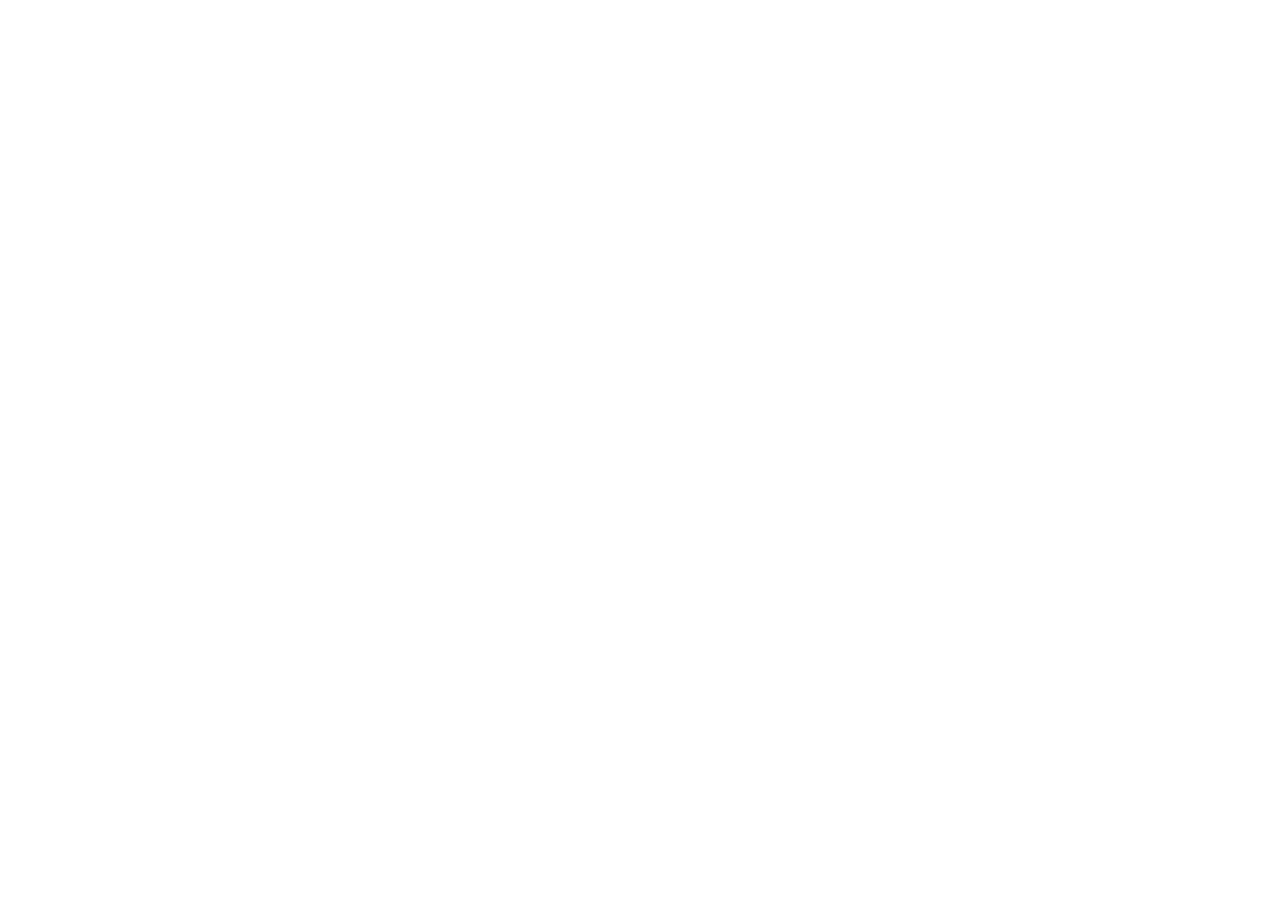
==== site/index.html @ 53f88070 "chore: publish static demo artifact" ====
<!doctype html>
<html lang="en">

  <head>
    <meta charset="UTF-8" />
    <meta
      name="viewport"
      content="width=device-width, initial-scale=1.0, maximum-scale=1" />
    <title>FlowPilot AI Workflow Agent</title>
    <meta name="description" content="AI-powered CRM intake, workflow routing, approvals, and operations visibility." />

    <script type="module" crossorigin src="/ai-developer-quality-tool-demo/assets/index-CMo4YXEy.js"></script>
    <link rel="stylesheet" crossorigin href="/ai-developer-quality-tool-demo/assets/index-CNE1-YWK.css">
  </head>

  <body>
    <script id="manus-runtime">window.__MANUS_HOST_DEV__ = false;
(function(){"use strict";var Mr={exports:{}},Kn={};/**
 * @license React
 * react-jsx-runtime.production.js
 *
 * Copyright (c) Meta Platforms, Inc. and affiliates.
 *
 * This source code is licensed under the MIT license found in the
 * LICENSE file in the root directory of this source tree.
 */var Fc;function dm(){if(Fc)return Kn;Fc=1;var r=Symbol.for("react.transitional.element"),i=Symbol.for("react.fragment");function c(s,d,m){var x=null;if(m!==void 0&&(x=""+m),d.key!==void 0&&(x=""+d.key),"key"in d){m={};for(var R in d)R!=="key"&&(m[R]=d[R])}else m=d;return d=m.ref,{$$typeof:r,type:s,key:x,ref:d!==void 0?d:null,props:m}}return Kn.Fragment=i,Kn.jsx=c,Kn.jsxs=c,Kn}var Ic;function fm(){return Ic||(Ic=1,Mr.exports=dm()),Mr.exports}var h=fm(),Ar={exports:{}},Pn={},Rr={exports:{}},Nr={};/**
 * @license React
 * scheduler.production.js
 *
 * Copyright (c) Meta Platforms, Inc. and affiliates.
 *
 * This source code is licensed under the MIT license found in the
 * LICENSE file in the root directory of this source tree.
 */var tu;function hm(){return tu||(tu=1,function(r){function i(A,q){var B=A.length;A.push(q);t:for(;0<B;){var bt=B-1>>>1,p=A[bt];if(0<d(p,q))A[bt]=q,A[B]=p,B=bt;else break t}}function c(A){return A.length===0?null:A[0]}function s(A){if(A.length===0)return null;var q=A[0],B=A.pop();if(B!==q){A[0]=B;t:for(var bt=0,p=A.length,O=p>>>1;bt<O;){var X=2*(bt+1)-1,G=A[X],Z=X+1,st=A[Z];if(0>d(G,B))Z<p&&0>d(st,G)?(A[bt]=st,A[Z]=B,bt=Z):(A[bt]=G,A[X]=B,bt=X);else if(Z<p&&0>d(st,B))A[bt]=st,A[Z]=B,bt=Z;else break t}}return q}function d(A,q){var B=A.sortIndex-q.sortIndex;return B!==0?B:A.id-q.id}if(r.unstable_now=void 0,typeof performance=="object"&&typeof performance.now=="function"){var m=performance;r.unstable_now=function(){return m.now()}}else{var x=Date,R=x.now();r.unstable_now=function(){return x.now()-R}}var C=[],v=[],D=1,j=null,J=3,at=!1,$=!1,nt=!1,ct=!1,ht=typeof setTimeout=="function"?setTimeout:null,St=typeof clearTimeout=="function"?clearTimeout:null,_=typeof setImmediate<"u"?setImmediate:null;function Y(A){for(var q=c(v);q!==null;){if(q.callback===null)s(v);else if(q.startTime<=A)s(v),q.sortIndex=q.expirationTime,i(C,q);else break;q=c(v)}}function H(A){if(nt=!1,Y(A),!$)if(c(C)!==null)$=!0,it||(it=!0,Bt());else{var q=c(v);q!==null&&Mt(H,q.startTime-A)}}var it=!1,rt=-1,V=5,xt=-1;function Be(){return ct?!0:!(r.unstable_now()-xt<V)}function te(){if(ct=!1,it){var A=r.unstable_now();xt=A;var q=!0;try{t:{$=!1,nt&&(nt=!1,St(rt),rt=-1),at=!0;var B=J;try{e:{for(Y(A),j=c(C);j!==null&&!(j.expirationTime>A&&Be());){var bt=j.callback;if(typeof bt=="function"){j.callback=null,J=j.priorityLevel;var p=bt(j.expirationTime<=A);if(A=r.unstable_now(),typeof p=="function"){j.callback=p,Y(A),q=!0;break e}j===c(C)&&s(C),Y(A)}else s(C);j=c(C)}if(j!==null)q=!0;else{var O=c(v);O!==null&&Mt(H,O.startTime-A),q=!1}}break t}finally{j=null,J=B,at=!1}q=void 0}}finally{q?Bt():it=!1}}}var Bt;if(typeof _=="function")Bt=function(){_(te)};else if(typeof MessageChannel<"u"){var me=new MessageChannel,Se=me.port2;me.port1.onmessage=te,Bt=function(){Se.postMessage(null)}}else Bt=function(){ht(te,0)};function Mt(A,q){rt=ht(function(){A(r.unstable_now())},q)}r.unstable_IdlePriority=5,r.unstable_ImmediatePriority=1,r.unstable_LowPriority=4,r.unstable_NormalPriority=3,r.unstable_Profiling=null,r.unstable_UserBlockingPriority=2,r.unstable_cancelCallback=function(A){A.callback=null},r.unstable_forceFrameRate=function(A){0>A||125<A?console.error("forceFrameRate takes a positive int between 0 and 125, forcing frame rates higher than 125 fps is not supported"):V=0<A?Math.floor(1e3/A):5},r.unstable_getCurrentPriorityLevel=function(){return J},r.unstable_next=function(A){switch(J){case 1:case 2:case 3:var q=3;break;default:q=J}var B=J;J=q;try{return A()}finally{J=B}},r.unstable_requestPaint=function(){ct=!0},r.unstable_runWithPriority=function(A,q){switch(A){case 1:case 2:case 3:case 4:case 5:break;default:A=3}var B=J;J=A;try{return q()}finally{J=B}},r.unstable_scheduleCallback=function(A,q,B){var bt=r.unstable_now();switch(typeof B=="object"&&B!==null?(B=B.delay,B=typeof B=="number"&&0<B?bt+B:bt):B=bt,A){case 1:var p=-1;break;case 2:p=250;break;case 5:p=1073741823;break;case 4:p=1e4;break;default:p=5e3}return p=B+p,A={id:D++,callback:q,priorityLevel:A,startTime:B,expirationTime:p,sortIndex:-1},B>bt?(A.sortIndex=B,i(v,A),c(C)===null&&A===c(v)&&(nt?(St(rt),rt=-1):nt=!0,Mt(H,B-bt))):(A.sortIndex=p,i(C,A),$||at||($=!0,it||(it=!0,Bt()))),A},r.unstable_shouldYield=Be,r.unstable_wrapCallback=function(A){var q=J;return function(){var B=J;J=q;try{return A.apply(this,arguments)}finally{J=B}}}}(Nr)),Nr}var eu;function mm(){return eu||(eu=1,Rr.exports=hm()),Rr.exports}var zr={exports:{}},ut={};/**
 * @license React
 * react.production.js
 *
 * Copyright (c) Meta Platforms, Inc. and affiliates.
 *
 * This source code is licensed under the MIT license found in the
 * LICENSE file in the root directory of this source tree.
 */var lu;function gm(){if(lu)return ut;lu=1;var r=Symbol.for("react.transitional.element"),i=Symbol.for("react.portal"),c=Symbol.for("react.fragment"),s=Symbol.for("react.strict_mode"),d=Symbol.for("react.profiler"),m=Symbol.for("react.consumer"),x=Symbol.for("react.context"),R=Symbol.for("react.forward_ref"),C=Symbol.for("react.suspense"),v=Symbol.for("react.memo"),D=Symbol.for("react.lazy"),j=Symbol.iterator;function J(p){return p===null||typeof p!="object"?null:(p=j&&p[j]||p["@@iterator"],typeof p=="function"?p:null)}var at={isMounted:function(){return!1},enqueueForceUpdate:function(){},enqueueReplaceState:function(){},enqueueSetState:function(){}},$=Object.assign,nt={};function ct(p,O,X){this.props=p,this.context=O,this.refs=nt,this.updater=X||at}ct.prototype.isReactComponent={},ct.prototype.setState=function(p,O){if(typeof p!="object"&&typeof p!="function"&&p!=null)throw Error("takes an object of state variables to update or a function which returns an object of state variables.");this.updater.enqueueSetState(this,p,O,"setState")},ct.prototype.forceUpdate=function(p){this.updater.enqueueForceUpdate(this,p,"forceUpdate")};function ht(){}ht.prototype=ct.prototype;function St(p,O,X){this.props=p,this.context=O,this.refs=nt,this.updater=X||at}var _=St.prototype=new ht;_.constructor=St,$(_,ct.prototype),_.isPureReactComponent=!0;var Y=Array.isArray,H={H:null,A:null,T:null,S:null,V:null},it=Object.prototype.hasOwnProperty;function rt(p,O,X,G,Z,st){return X=st.ref,{$$typeof:r,type:p,key:O,ref:X!==void 0?X:null,props:st}}function V(p,O){return rt(p.type,O,void 0,void 0,void 0,p.props)}function xt(p){return typeof p=="object"&&p!==null&&p.$$typeof===r}function Be(p){var O={"=":"=0",":":"=2"};return"$"+p.replace(/[=:]/g,function(X){return O[X]})}var te=/\/+/g;function Bt(p,O){return typeof p=="object"&&p!==null&&p.key!=null?Be(""+p.key):O.toString(36)}function me(){}function Se(p){switch(p.status){case"fulfilled":return p.value;case"rejected":throw p.reason;default:switch(typeof p.status=="string"?p.then(me,me):(p.status="pending",p.then(function(O){p.status==="pending"&&(p.status="fulfilled",p.value=O)},function(O){p.status==="pending"&&(p.status="rejected",p.reason=O)})),p.status){case"fulfilled":return p.value;case"rejected":throw p.reason}}throw p}function Mt(p,O,X,G,Z){var st=typeof p;(st==="undefined"||st==="boolean")&&(p=null);var I=!1;if(p===null)I=!0;else switch(st){case"bigint":case"string":case"number":I=!0;break;case"object":switch(p.$$typeof){case r:case i:I=!0;break;case D:return I=p._init,Mt(I(p._payload),O,X,G,Z)}}if(I)return Z=Z(p),I=G===""?"."+Bt(p,0):G,Y(Z)?(X="",I!=null&&(X=I.replace(te,"$&/")+"/"),Mt(Z,O,X,"",function(Jt){return Jt})):Z!=null&&(xt(Z)&&(Z=V(Z,X+(Z.key==null||p&&p.key===Z.key?"":(""+Z.key).replace(te,"$&/")+"/")+I)),O.push(Z)),1;I=0;var gt=G===""?".":G+":";if(Y(p))for(var Tt=0;Tt<p.length;Tt++)G=p[Tt],st=gt+Bt(G,Tt),I+=Mt(G,O,X,st,Z);else if(Tt=J(p),typeof Tt=="function")for(p=Tt.call(p),Tt=0;!(G=p.next()).done;)G=G.value,st=gt+Bt(G,Tt++),I+=Mt(G,O,X,st,Z);else if(st==="object"){if(typeof p.then=="function")return Mt(Se(p),O,X,G,Z);throw O=String(p),Error("Objects are not valid as a React child (found: "+(O==="[object Object]"?"object with keys {"+Object.keys(p).join(", ")+"}":O)+"). If you meant to render a collection of children, use an array instead.")}return I}function A(p,O,X){if(p==null)return p;var G=[],Z=0;return Mt(p,G,"","",function(st){return O.call(X,st,Z++)}),G}function q(p){if(p._status===-1){var O=p._result;O=O(),O.then(function(X){(p._status===0||p._status===-1)&&(p._status=1,p._result=X)},function(X){(p._status===0||p._status===-1)&&(p._status=2,p._result=X)}),p._status===-1&&(p._status=0,p._result=O)}if(p._status===1)return p._result.default;throw p._result}var B=typeof reportError=="function"?reportError:function(p){if(typeof window=="object"&&typeof window.ErrorEvent=="function"){var O=new window.ErrorEvent("error",{bubbles:!0,cancelable:!0,message:typeof p=="object"&&p!==null&&typeof p.message=="string"?String(p.message):String(p),error:p});if(!window.dispatchEvent(O))return}else if(typeof process=="object"&&typeof process.emit=="function"){process.emit("uncaughtException",p);return}console.error(p)};function bt(){}return ut.Children={map:A,forEach:function(p,O,X){A(p,function(){O.apply(this,arguments)},X)},count:function(p){var O=0;return A(p,function(){O++}),O},toArray:function(p){return A(p,function(O){return O})||[]},only:function(p){if(!xt(p))throw Error("React.Children.only expected to receive a single React element child.");return p}},ut.Component=ct,ut.Fragment=c,ut.Profiler=d,ut.PureComponent=St,ut.StrictMode=s,ut.Suspense=C,ut.__CLIENT_INTERNALS_DO_NOT_USE_OR_WARN_USERS_THEY_CANNOT_UPGRADE=H,ut.__COMPILER_RUNTIME={__proto__:null,c:function(p){return H.H.useMemoCache(p)}},ut.cache=function(p){return function(){return p.apply(null,arguments)}},ut.cloneElement=function(p,O,X){if(p==null)throw Error("The argument must be a React element, but you passed "+p+".");var G=$({},p.props),Z=p.key,st=void 0;if(O!=null)for(I in O.ref!==void 0&&(st=void 0),O.key!==void 0&&(Z=""+O.key),O)!it.call(O,I)||I==="key"||I==="__self"||I==="__source"||I==="ref"&&O.ref===void 0||(G[I]=O[I]);var I=arguments.length-2;if(I===1)G.children=X;else if(1<I){for(var gt=Array(I),Tt=0;Tt<I;Tt++)gt[Tt]=arguments[Tt+2];G.children=gt}return rt(p.type,Z,void 0,void 0,st,G)},ut.createContext=function(p){return p={$$typeof:x,_currentValue:p,_currentValue2:p,_threadCount:0,Provider:null,Consumer:null},p.Provider=p,p.Consumer={$$typeof:m,_context:p},p},ut.createElement=function(p,O,X){var G,Z={},st=null;if(O!=null)for(G in O.key!==void 0&&(st=""+O.key),O)it.call(O,G)&&G!=="key"&&G!=="__self"&&G!=="__source"&&(Z[G]=O[G]);var I=arguments.length-2;if(I===1)Z.children=X;else if(1<I){for(var gt=Array(I),Tt=0;Tt<I;Tt++)gt[Tt]=arguments[Tt+2];Z.children=gt}if(p&&p.defaultProps)for(G in I=p.defaultProps,I)Z[G]===void 0&&(Z[G]=I[G]);return rt(p,st,void 0,void 0,null,Z)},ut.createRef=function(){return{current:null}},ut.forwardRef=function(p){return{$$typeof:R,render:p}},ut.isValidElement=xt,ut.lazy=function(p){return{$$typeof:D,_payload:{_status:-1,_result:p},_init:q}},ut.memo=function(p,O){return{$$typeof:v,type:p,compare:O===void 0?null:O}},ut.startTransition=function(p){var O=H.T,X={};H.T=X;try{var G=p(),Z=H.S;Z!==null&&Z(X,G),typeof G=="object"&&G!==null&&typeof G.then=="function"&&G.then(bt,B)}catch(st){B(st)}finally{H.T=O}},ut.unstable_useCacheRefresh=function(){return H.H.useCacheRefresh()},ut.use=function(p){return H.H.use(p)},ut.useActionState=function(p,O,X){return H.H.useActionState(p,O,X)},ut.useCallback=function(p,O){return H.H.useCallback(p,O)},ut.useContext=function(p){return H.H.useContext(p)},ut.useDebugValue=function(){},ut.useDeferredValue=function(p,O){return H.H.useDeferredValue(p,O)},ut.useEffect=function(p,O,X){var G=H.H;if(typeof X=="function")throw Error("useEffect CRUD overload is not enabled in this build of React.");return G.useEffect(p,O)},ut.useId=function(){return H.H.useId()},ut.useImperativeHandle=function(p,O,X){return H.H.useImperativeHandle(p,O,X)},ut.useInsertionEffect=function(p,O){return H.H.useInsertionEffect(p,O)},ut.useLayoutEffect=function(p,O){return H.H.useLayoutEffect(p,O)},ut.useMemo=function(p,O){return H.H.useMemo(p,O)},ut.useOptimistic=function(p,O){return H.H.useOptimistic(p,O)},ut.useReducer=function(p,O,X){return H.H.useReducer(p,O,X)},ut.useRef=function(p){return H.H.useRef(p)},ut.useState=function(p){return H.H.useState(p)},ut.useSyncExternalStore=function(p,O,X){return H.H.useSyncExternalStore(p,O,X)},ut.useTransition=function(){return H.H.useTransition()},ut.version="19.1.1",ut}var au;function _r(){return au||(au=1,zr.exports=gm()),zr.exports}var kr={exports:{}},he={};/**
 * @license React
 * react-dom.production.js
 *
 * Copyright (c) Meta Platforms, Inc. and affiliates.
 *
 * This source code is licensed under the MIT license found in the
 * LICENSE file in the root directory of this source tree.
 */var nu;function pm(){if(nu)return he;nu=1;var r=_r();function i(C){var v="https://react.dev/errors/"+C;if(1<arguments.length){v+="?args[]="+encodeURIComponent(arguments[1]);for(var D=2;D<arguments.length;D++)v+="&args[]="+encodeURIComponent(arguments[D])}return"Minified React error #"+C+"; visit "+v+" for the full message or use the non-minified dev environment for full errors and additional helpful warnings."}function c(){}var s={d:{f:c,r:function(){throw Error(i(522))},D:c,C:c,L:c,m:c,X:c,S:c,M:c},p:0,findDOMNode:null},d=Symbol.for("react.portal");function m(C,v,D){var j=3<arguments.length&&arguments[3]!==void 0?arguments[3]:null;return{$$typeof:d,key:j==null?null:""+j,children:C,containerInfo:v,implementation:D}}var x=r.__CLIENT_INTERNALS_DO_NOT_USE_OR_WARN_USERS_THEY_CANNOT_UPGRADE;function R(C,v){if(C==="font")return"";if(typeof v=="string")return v==="use-credentials"?v:""}return he.__DOM_INTERNALS_DO_NOT_USE_OR_WARN_USERS_THEY_CANNOT_UPGRADE=s,he.createPortal=function(C,v){var D=2<arguments.length&&arguments[2]!==void 0?arguments[2]:null;if(!v||v.nodeType!==1&&v.nodeType!==9&&v.nodeType!==11)throw Error(i(299));return m(C,v,null,D)},he.flushSync=function(C){var v=x.T,D=s.p;try{if(x.T=null,s.p=2,C)return C()}finally{x.T=v,s.p=D,s.d.f()}},he.preconnect=function(C,v){typeof C=="string"&&(v?(v=v.crossOrigin,v=typeof v=="string"?v==="use-credentials"?v:"":void 0):v=null,s.d.C(C,v))},he.prefetchDNS=function(C){typeof C=="string"&&s.d.D(C)},he.preinit=function(C,v){if(typeof C=="string"&&v&&typeof v.as=="string"){var D=v.as,j=R(D,v.crossOrigin),J=typeof v.integrity=="string"?v.integrity:void 0,at=typeof v.fetchPriority=="string"?v.fetchPriority:void 0;D==="style"?s.d.S(C,typeof v.precedence=="string"?v.precedence:void 0,{crossOrigin:j,integrity:J,fetchPriority:at}):D==="script"&&s.d.X(C,{crossOrigin:j,integrity:J,fetchPriority:at,nonce:typeof v.nonce=="string"?v.nonce:void 0})}},he.preinitModule=function(C,v){if(typeof C=="string")if(typeof v=="object"&&v!==null){if(v.as==null||v.as==="script"){var D=R(v.as,v.crossOrigin);s.d.M(C,{crossOrigin:D,integrity:typeof v.integrity=="string"?v.integrity:void 0,nonce:typeof v.nonce=="string"?v.nonce:void 0})}}else v==null&&s.d.M(C)},he.preload=function(C,v){if(typeof C=="string"&&typeof v=="object"&&v!==null&&typeof v.as=="string"){var D=v.as,j=R(D,v.crossOrigin);s.d.L(C,D,{crossOrigin:j,integrity:typeof v.integrity=="string"?v.integrity:void 0,nonce:typeof v.nonce=="string"?v.nonce:void 0,type:typeof v.type=="string"?v.type:void 0,fetchPriority:typeof v.fetchPriority=="string"?v.fetchPriority:void 0,referrerPolicy:typeof v.referrerPolicy=="string"?v.referrerPolicy:void 0,imageSrcSet:typeof v.imageSrcSet=="string"?v.imageSrcSet:void 0,imageSizes:typeof v.imageSizes=="string"?v.imageSizes:void 0,media:typeof v.media=="string"?v.media:void 0})}},he.preloadModule=function(C,v){if(typeof C=="string")if(v){var D=R(v.as,v.crossOrigin);s.d.m(C,{as:typeof v.as=="string"&&v.as!=="script"?v.as:void 0,crossOrigin:D,integrity:typeof v.integrity=="string"?v.integrity:void 0})}else s.d.m(C)},he.requestFormReset=function(C){s.d.r(C)},he.unstable_batchedUpdates=function(C,v){return C(v)},he.useFormState=function(C,v,D){return x.H.useFormState(C,v,D)},he.useFormStatus=function(){return x.H.useHostTransitionStatus()},he.version="19.1.1",he}var ou;function ym(){if(ou)return kr.exports;ou=1;function r(){if(!(typeof __REACT_DEVTOOLS_GLOBAL_HOOK__>"u"||typeof __REACT_DEVTOOLS_GLOBAL_HOOK__.checkDCE!="function"))try{__REACT_DEVTOOLS_GLOBAL_HOOK__.checkDCE(r)}catch(i){console.error(i)}}return r(),kr.exports=pm(),kr.exports}/**
 * @license React
 * react-dom-client.production.js
 *
 * Copyright (c) Meta Platforms, Inc. and affiliates.
 *
 * This source code is licensed under the MIT license found in the
 * LICENSE file in the root directory of this source tree.
 */var iu;function vm(){if(iu)return Pn;iu=1;var r=mm(),i=_r(),c=ym();function s(t){var e="https://react.dev/errors/"+t;if(1<arguments.length){e+="?args[]="+encodeURIComponent(arguments[1]);for(var l=2;l<arguments.length;l++)e+="&args[]="+encodeURIComponent(arguments[l])}return"Minified React error #"+t+"; visit "+e+" for the full message or use the non-minified dev environment for full errors and additional helpful warnings."}function d(t){return!(!t||t.nodeType!==1&&t.nodeType!==9&&t.nodeType!==11)}function m(t){var e=t,l=t;if(t.alternate)for(;e.return;)e=e.return;else{t=e;do e=t,(e.flags&4098)!==0&&(l=e.return),t=e.return;while(t)}return e.tag===3?l:null}function x(t){if(t.tag===13){var e=t.memoizedState;if(e===null&&(t=t.alternate,t!==null&&(e=t.memoizedState)),e!==null)return e.dehydrated}return null}function R(t){if(m(t)!==t)throw Error(s(188))}function C(t){var e=t.alternate;if(!e){if(e=m(t),e===null)throw Error(s(188));return e!==t?null:t}for(var l=t,a=e;;){var n=l.return;if(n===null)break;var o=n.alternate;if(o===null){if(a=n.return,a!==null){l=a;continue}break}if(n.child===o.child){for(o=n.child;o;){if(o===l)return R(n),t;if(o===a)return R(n),e;o=o.sibling}throw Error(s(188))}if(l.return!==a.return)l=n,a=o;else{for(var u=!1,f=n.child;f;){if(f===l){u=!0,l=n,a=o;break}if(f===a){u=!0,a=n,l=o;break}f=f.sibling}if(!u){for(f=o.child;f;){if(f===l){u=!0,l=o,a=n;break}if(f===a){u=!0,a=o,l=n;break}f=f.sibling}if(!u)throw Error(s(189))}}if(l.alternate!==a)throw Error(s(190))}if(l.tag!==3)throw Error(s(188));return l.stateNode.current===l?t:e}function v(t){var e=t.tag;if(e===5||e===26||e===27||e===6)return t;for(t=t.child;t!==null;){if(e=v(t),e!==null)return e;t=t.sibling}return null}var D=Object.assign,j=Symbol.for("react.element"),J=Symbol.for("react.transitional.element"),at=Symbol.for("react.portal"),$=Symbol.for("react.fragment"),nt=Symbol.for("react.strict_mode"),ct=Symbol.for("react.profiler"),ht=Symbol.for("react.provider"),St=Symbol.for("react.consumer"),_=Symbol.for("react.context"),Y=Symbol.for("react.forward_ref"),H=Symbol.for("react.suspense"),it=Symbol.for("react.suspense_list"),rt=Symbol.for("react.memo"),V=Symbol.for("react.lazy"),xt=Symbol.for("react.activity"),Be=Symbol.for("react.memo_cache_sentinel"),te=Symbol.iterator;function Bt(t){return t===null||typeof t!="object"?null:(t=te&&t[te]||t["@@iterator"],typeof t=="function"?t:null)}var me=Symbol.for("react.client.reference");function Se(t){if(t==null)return null;if(typeof t=="function")return t.$$typeof===me?null:t.displayName||t.name||null;if(typeof t=="string")return t;switch(t){case $:return"Fragment";case ct:return"Profiler";case nt:return"StrictMode";case H:return"Suspense";case it:return"SuspenseList";case xt:return"Activity"}if(typeof t=="object")switch(t.$$typeof){case at:return"Portal";case _:return(t.displayName||"Context")+".Provider";case St:return(t._context.displayName||"Context")+".Consumer";case Y:var e=t.render;return t=t.displayName,t||(t=e.displayName||e.name||"",t=t!==""?"ForwardRef("+t+")":"ForwardRef"),t;case rt:return e=t.displayName||null,e!==null?e:Se(t.type)||"Memo";case V:e=t._payload,t=t._init;try{return Se(t(e))}catch{}}return null}var Mt=Array.isArray,A=i.__CLIENT_INTERNALS_DO_NOT_USE_OR_WARN_USERS_THEY_CANNOT_UPGRADE,q=c.__DOM_INTERNALS_DO_NOT_USE_OR_WARN_USERS_THEY_CANNOT_UPGRADE,B={pending:!1,data:null,method:null,action:null},bt=[],p=-1;function O(t){return{current:t}}function X(t){0>p||(t.current=bt[p],bt[p]=null,p--)}function G(t,e){p++,bt[p]=t.current,t.current=e}var Z=O(null),st=O(null),I=O(null),gt=O(null);function Tt(t,e){switch(G(I,e),G(st,t),G(Z,null),e.nodeType){case 9:case 11:t=(t=e.documentElement)&&(t=t.namespaceURI)?Uh(t):0;break;default:if(t=e.tagName,e=e.namespaceURI)e=Uh(e),t=Gh(e,t);else switch(t){case"svg":t=1;break;case"math":t=2;break;default:t=0}}X(Z),G(Z,t)}function Jt(){X(Z),X(st),X(I)}function Ke(t){t.memoizedState!==null&&G(gt,t);var e=Z.current,l=Gh(e,t.type);e!==l&&(G(st,t),G(Z,l))}function Ce(t){st.current===t&&(X(Z),X(st)),gt.current===t&&(X(gt),Wo._currentValue=B)}var Pe=Object.prototype.hasOwnProperty,yl=r.unstable_scheduleCallback,sn=r.unstable_cancelCallback,Ca=r.unstable_shouldYield,ri=r.unstable_requestPaint,ge=r.unstable_now,si=r.unstable_getCurrentPriorityLevel,Ul=r.unstable_ImmediatePriority,Fn=r.unstable_UserBlockingPriority,nl=r.unstable_NormalPriority,ci=r.unstable_LowPriority,Gl=r.unstable_IdlePriority,ui=r.log,Ea=r.unstable_setDisableYieldValue,ql=null,Wt=null;function Je(t){if(typeof ui=="function"&&Ea(t),Wt&&typeof Wt.setStrictMode=="function")try{Wt.setStrictMode(ql,t)}catch{}}var $t=Math.clz32?Math.clz32:fi,di=Math.log,Ta=Math.LN2;function fi(t){return t>>>=0,t===0?32:31-(di(t)/Ta|0)|0}var L=256,cn=4194304;function vl(t){var e=t&42;if(e!==0)return e;switch(t&-t){case 1:return 1;case 2:return 2;case 4:return 4;case 8:return 8;case 16:return 16;case 32:return 32;case 64:return 64;case 128:return 128;case 256:case 512:case 1024:case 2048:case 4096:case 8192:case 16384:case 32768:case 65536:case 131072:case 262144:case 524288:case 1048576:case 2097152:return t&4194048;case 4194304:case 8388608:case 16777216:case 33554432:return t&62914560;case 67108864:return 67108864;case 134217728:return 134217728;case 268435456:return 268435456;case 536870912:return 536870912;case 1073741824:return 0;default:return t}}function un(t,e,l){var a=t.pendingLanes;if(a===0)return 0;var n=0,o=t.suspendedLanes,u=t.pingedLanes;t=t.warmLanes;var f=a&134217727;return f!==0?(a=f&~o,a!==0?n=vl(a):(u&=f,u!==0?n=vl(u):l||(l=f&~t,l!==0&&(n=vl(l))))):(f=a&~o,f!==0?n=vl(f):u!==0?n=vl(u):l||(l=a&~t,l!==0&&(n=vl(l)))),n===0?0:e!==0&&e!==n&&(e&o)===0&&(o=n&-n,l=e&-e,o>=l||o===32&&(l&4194048)!==0)?e:n}function Dt(t,e){return(t.pendingLanes&~(t.suspendedLanes&~t.pingedLanes)&e)===0}function In(t,e){switch(t){case 1:case 2:case 4:case 8:case 64:return e+250;case 16:case 32:case 128:case 256:case 512:case 1024:case 2048:case 4096:case 8192:case 16384:case 32768:case 65536:case 131072:case 262144:case 524288:case 1048576:case 2097152:return e+5e3;case 4194304:case 8388608:case 16777216:case 33554432:return-1;case 67108864:case 134217728:case 268435456:case 536870912:case 1073741824:return-1;default:return-1}}function to(){var t=L;return L<<=1,(L&4194048)===0&&(L=256),t}function hi(){var t=cn;return cn<<=1,(cn&62914560)===0&&(cn=4194304),t}function eo(t){for(var e=[],l=0;31>l;l++)e.push(t);return e}function Da(t,e){t.pendingLanes|=e,e!==268435456&&(t.suspendedLanes=0,t.pingedLanes=0,t.warmLanes=0)}function ts(t,e,l,a,n,o){var u=t.pendingLanes;t.pendingLanes=l,t.suspendedLanes=0,t.pingedLanes=0,t.warmLanes=0,t.expiredLanes&=l,t.entangledLanes&=l,t.errorRecoveryDisabledLanes&=l,t.shellSuspendCounter=0;var f=t.entanglements,g=t.expirationTimes,S=t.hiddenUpdates;for(l=u&~l;0<l;){var N=31-$t(l),k=1<<N;f[N]=0,g[N]=-1;var E=S[N];if(E!==null)for(S[N]=null,N=0;N<E.length;N++){var T=E[N];T!==null&&(T.lane&=-536870913)}l&=~k}a!==0&&mi(t,a,0),o!==0&&n===0&&t.tag!==0&&(t.suspendedLanes|=o&~(u&~e))}function mi(t,e,l){t.pendingLanes|=e,t.suspendedLanes&=~e;var a=31-$t(e);t.entangledLanes|=e,t.entanglements[a]=t.entanglements[a]|1073741824|l&4194090}function gi(t,e){var l=t.entangledLanes|=e;for(t=t.entanglements;l;){var a=31-$t(l),n=1<<a;n&e|t[a]&e&&(t[a]|=e),l&=~n}}function lo(t){switch(t){case 2:t=1;break;case 8:t=4;break;case 32:t=16;break;case 256:case 512:case 1024:case 2048:case 4096:case 8192:case 16384:case 32768:case 65536:case 131072:case 262144:case 524288:case 1048576:case 2097152:case 4194304:case 8388608:case 16777216:case 33554432:t=128;break;case 268435456:t=134217728;break;default:t=0}return t}function ao(t){return t&=-t,2<t?8<t?(t&134217727)!==0?32:268435456:8:2}function pi(){var t=q.p;return t!==0?t:(t=window.event,t===void 0?32:om(t.type))}function es(t,e){var l=q.p;try{return q.p=t,e()}finally{q.p=l}}var ol=Math.random().toString(36).slice(2),ee="__reactFiber$"+ol,pe="__reactProps$"+ol,Yl="__reactContainer$"+ol,no="__reactEvents$"+ol,ls="__reactListeners$"+ol,as="__reactHandles$"+ol,yi="__reactResources$"+ol,Ma="__reactMarker$"+ol;function oo(t){delete t[ee],delete t[pe],delete t[no],delete t[ls],delete t[as]}function Vl(t){var e=t[ee];if(e)return e;for(var l=t.parentNode;l;){if(e=l[Yl]||l[ee]){if(l=e.alternate,e.child!==null||l!==null&&l.child!==null)for(t=Xh(t);t!==null;){if(l=t[ee])return l;t=Xh(t)}return e}t=l,l=t.parentNode}return null}function Xl(t){if(t=t[ee]||t[Yl]){var e=t.tag;if(e===5||e===6||e===13||e===26||e===27||e===3)return t}return null}function Aa(t){var e=t.tag;if(e===5||e===26||e===27||e===6)return t.stateNode;throw Error(s(33))}function Zl(t){var e=t[yi];return e||(e=t[yi]={hoistableStyles:new Map,hoistableScripts:new Map}),e}function Vt(t){t[Ma]=!0}var vi=new Set,bi={};function bl(t,e){We(t,e),We(t+"Capture",e)}function We(t,e){for(bi[t]=e,t=0;t<e.length;t++)vi.add(e[t])}var ns=RegExp("^[:A-Z_a-z\\u00C0-\\u00D6\\u00D8-\\u00F6\\u00F8-\\u02FF\\u0370-\\u037D\\u037F-\\u1FFF\\u200C-\\u200D\\u2070-\\u218F\\u2C00-\\u2FEF\\u3001-\\uD7FF\\uF900-\\uFDCF\\uFDF0-\\uFFFD][:A-Z_a-z\\u00C0-\\u00D6\\u00D8-\\u00F6\\u00F8-\\u02FF\\u0370-\\u037D\\u037F-\\u1FFF\\u200C-\\u200D\\u2070-\\u218F\\u2C00-\\u2FEF\\u3001-\\uD7FF\\uF900-\\uFDCF\\uFDF0-\\uFFFD\\-.0-9\\u00B7\\u0300-\\u036F\\u203F-\\u2040]*$"),xi={},wi={};function Ra(t){return Pe.call(wi,t)?!0:Pe.call(xi,t)?!1:ns.test(t)?wi[t]=!0:(xi[t]=!0,!1)}function M(t,e,l){if(Ra(e))if(l===null)t.removeAttribute(e);else{switch(typeof l){case"undefined":case"function":case"symbol":t.removeAttribute(e);return;case"boolean":var a=e.toLowerCase().slice(0,5);if(a!=="data-"&&a!=="aria-"){t.removeAttribute(e);return}}t.setAttribute(e,""+l)}}function tt(t,e,l){if(l===null)t.removeAttribute(e);else{switch(typeof l){case"undefined":case"function":case"symbol":case"boolean":t.removeAttribute(e);return}t.setAttribute(e,""+l)}}function Ot(t,e,l,a){if(a===null)t.removeAttribute(l);else{switch(typeof a){case"undefined":case"function":case"symbol":case"boolean":t.removeAttribute(l);return}t.setAttributeNS(e,l,""+a)}}var le,Ee;function ae(t){if(le===void 0)try{throw Error()}catch(l){var e=l.stack.trim().match(/\n( *(at )?)/);le=e&&e[1]||"",Ee=-1<l.stack.indexOf(`
    at`)?" (<anonymous>)":-1<l.stack.indexOf("@")?"@unknown:0:0":""}return`
`+le+t+Ee}var Le=!1;function He(t,e){if(!t||Le)return"";Le=!0;var l=Error.prepareStackTrace;Error.prepareStackTrace=void 0;try{var a={DetermineComponentFrameRoot:function(){try{if(e){var k=function(){throw Error()};if(Object.defineProperty(k.prototype,"props",{set:function(){throw Error()}}),typeof Reflect=="object"&&Reflect.construct){try{Reflect.construct(k,[])}catch(T){var E=T}Reflect.construct(t,[],k)}else{try{k.call()}catch(T){E=T}t.call(k.prototype)}}else{try{throw Error()}catch(T){E=T}(k=t())&&typeof k.catch=="function"&&k.catch(function(){})}}catch(T){if(T&&E&&typeof T.stack=="string")return[T.stack,E.stack]}return[null,null]}};a.DetermineComponentFrameRoot.displayName="DetermineComponentFrameRoot";var n=Object.getOwnPropertyDescriptor(a.DetermineComponentFrameRoot,"name");n&&n.configurable&&Object.defineProperty(a.DetermineComponentFrameRoot,"name",{value:"DetermineComponentFrameRoot"});var o=a.DetermineComponentFrameRoot(),u=o[0],f=o[1];if(u&&f){var g=u.split(`
`),S=f.split(`
`);for(n=a=0;a<g.length&&!g[a].includes("DetermineComponentFrameRoot");)a++;for(;n<S.length&&!S[n].includes("DetermineComponentFrameRoot");)n++;if(a===g.length||n===S.length)for(a=g.length-1,n=S.length-1;1<=a&&0<=n&&g[a]!==S[n];)n--;for(;1<=a&&0<=n;a--,n--)if(g[a]!==S[n]){if(a!==1||n!==1)do if(a--,n--,0>n||g[a]!==S[n]){var N=`
`+g[a].replace(" at new "," at ");return t.displayName&&N.includes("<anonymous>")&&(N=N.replace("<anonymous>",t.displayName)),N}while(1<=a&&0<=n);break}}}finally{Le=!1,Error.prepareStackTrace=l}return(l=t?t.displayName||t.name:"")?ae(l):""}function Ql(t){switch(t.tag){case 26:case 27:case 5:return ae(t.type);case 16:return ae("Lazy");case 13:return ae("Suspense");case 19:return ae("SuspenseList");case 0:case 15:return He(t.type,!1);case 11:return He(t.type.render,!1);case 1:return He(t.type,!0);case 31:return ae("Activity");default:return""}}function xl(t){try{var e="";do e+=Ql(t),t=t.return;while(t);return e}catch(l){return`
Error generating stack: `+l.message+`
`+l.stack}}function Xt(t){switch(typeof t){case"bigint":case"boolean":case"number":case"string":case"undefined":return t;case"object":return t;default:return""}}function il(t){var e=t.type;return(t=t.nodeName)&&t.toLowerCase()==="input"&&(e==="checkbox"||e==="radio")}function ve(t){var e=il(t)?"checked":"value",l=Object.getOwnPropertyDescriptor(t.constructor.prototype,e),a=""+t[e];if(!t.hasOwnProperty(e)&&typeof l<"u"&&typeof l.get=="function"&&typeof l.set=="function"){var n=l.get,o=l.set;return Object.defineProperty(t,e,{configurable:!0,get:function(){return n.call(this)},set:function(u){a=""+u,o.call(this,u)}}),Object.defineProperty(t,e,{enumerable:l.enumerable}),{getValue:function(){return a},setValue:function(u){a=""+u},stopTracking:function(){t._valueTracker=null,delete t[e]}}}}function re(t){t._valueTracker||(t._valueTracker=ve(t))}function rl(t){if(!t)return!1;var e=t._valueTracker;if(!e)return!0;var l=e.getValue(),a="";return t&&(a=il(t)?t.checked?"true":"false":t.value),t=a,t!==l?(e.setValue(t),!0):!1}function wl(t){if(t=t||(typeof document<"u"?document:void 0),typeof t>"u")return null;try{return t.activeElement||t.body}catch{return t.body}}var dn=/[\n"\\]/g;function se(t){return t.replace(dn,function(e){return"\\"+e.charCodeAt(0).toString(16)+" "})}function Kl(t,e,l,a,n,o,u,f){t.name="",u!=null&&typeof u!="function"&&typeof u!="symbol"&&typeof u!="boolean"?t.type=u:t.removeAttribute("type"),e!=null?u==="number"?(e===0&&t.value===""||t.value!=e)&&(t.value=""+Xt(e)):t.value!==""+Xt(e)&&(t.value=""+Xt(e)):u!=="submit"&&u!=="reset"||t.removeAttribute("value"),e!=null?Pl(t,u,Xt(e)):l!=null?Pl(t,u,Xt(l)):a!=null&&t.removeAttribute("value"),n==null&&o!=null&&(t.defaultChecked=!!o),n!=null&&(t.checked=n&&typeof n!="function"&&typeof n!="symbol"),f!=null&&typeof f!="function"&&typeof f!="symbol"&&typeof f!="boolean"?t.name=""+Xt(f):t.removeAttribute("name")}function Na(t,e,l,a,n,o,u,f){if(o!=null&&typeof o!="function"&&typeof o!="symbol"&&typeof o!="boolean"&&(t.type=o),e!=null||l!=null){if(!(o!=="submit"&&o!=="reset"||e!=null))return;l=l!=null?""+Xt(l):"",e=e!=null?""+Xt(e):l,f||e===t.value||(t.value=e),t.defaultValue=e}a=a??n,a=typeof a!="function"&&typeof a!="symbol"&&!!a,t.checked=f?t.checked:!!a,t.defaultChecked=!!a,u!=null&&typeof u!="function"&&typeof u!="symbol"&&typeof u!="boolean"&&(t.name=u)}function Pl(t,e,l){e==="number"&&wl(t.ownerDocument)===t||t.defaultValue===""+l||(t.defaultValue=""+l)}function $e(t,e,l,a){if(t=t.options,e){e={};for(var n=0;n<l.length;n++)e["$"+l[n]]=!0;for(l=0;l<t.length;l++)n=e.hasOwnProperty("$"+t[l].value),t[l].selected!==n&&(t[l].selected=n),n&&a&&(t[l].defaultSelected=!0)}else{for(l=""+Xt(l),e=null,n=0;n<t.length;n++){if(t[n].value===l){t[n].selected=!0,a&&(t[n].defaultSelected=!0);return}e!==null||t[n].disabled||(e=t[n])}e!==null&&(e.selected=!0)}}function za(t,e,l){if(e!=null&&(e=""+Xt(e),e!==t.value&&(t.value=e),l==null)){t.defaultValue!==e&&(t.defaultValue=e);return}t.defaultValue=l!=null?""+Xt(l):""}function _a(t,e,l,a){if(e==null){if(a!=null){if(l!=null)throw Error(s(92));if(Mt(a)){if(1<a.length)throw Error(s(93));a=a[0]}l=a}l==null&&(l=""),e=l}l=Xt(e),t.defaultValue=l,a=t.textContent,a===l&&a!==""&&a!==null&&(t.value=a)}function Fe(t,e){if(e){var l=t.firstChild;if(l&&l===t.lastChild&&l.nodeType===3){l.nodeValue=e;return}}t.textContent=e}var fn=new Set("animationIterationCount aspectRatio borderImageOutset borderImageSlice borderImageWidth boxFlex boxFlexGroup boxOrdinalGroup columnCount columns flex flexGrow flexPositive flexShrink flexNegative flexOrder gridArea gridRow gridRowEnd gridRowSpan gridRowStart gridColumn gridColumnEnd gridColumnSpan gridColumnStart fontWeight lineClamp lineHeight opacity order orphans scale tabSize widows zIndex zoom fillOpacity floodOpacity stopOpacity strokeDasharray strokeDashoffset strokeMiterlimit strokeOpacity strokeWidth MozAnimationIterationCount MozBoxFlex MozBoxFlexGroup MozLineClamp msAnimationIterationCount msFlex msZoom msFlexGrow msFlexNegative msFlexOrder msFlexPositive msFlexShrink msGridColumn msGridColumnSpan msGridRow msGridRowSpan WebkitAnimationIterationCount WebkitBoxFlex WebKitBoxFlexGroup WebkitBoxOrdinalGroup WebkitColumnCount WebkitColumns WebkitFlex WebkitFlexGrow WebkitFlexPositive WebkitFlexShrink WebkitLineClamp".split(" "));function ka(t,e,l){var a=e.indexOf("--")===0;l==null||typeof l=="boolean"||l===""?a?t.setProperty(e,""):e==="float"?t.cssFloat="":t[e]="":a?t.setProperty(e,l):typeof l!="number"||l===0||fn.has(e)?e==="float"?t.cssFloat=l:t[e]=(""+l).trim():t[e]=l+"px"}function Oa(t,e,l){if(e!=null&&typeof e!="object")throw Error(s(62));if(t=t.style,l!=null){for(var a in l)!l.hasOwnProperty(a)||e!=null&&e.hasOwnProperty(a)||(a.indexOf("--")===0?t.setProperty(a,""):a==="float"?t.cssFloat="":t[a]="");for(var n in e)a=e[n],e.hasOwnProperty(n)&&l[n]!==a&&ka(t,n,a)}else for(var o in e)e.hasOwnProperty(o)&&ka(t,o,e[o])}function ja(t){if(t.indexOf("-")===-1)return!1;switch(t){case"annotation-xml":case"color-profile":case"font-face":case"font-face-src":case"font-face-uri":case"font-face-format":case"font-face-name":case"missing-glyph":return!1;default:return!0}}var Si=new Map([["acceptCharset","accept-charset"],["htmlFor","for"],["httpEquiv","http-equiv"],["crossOrigin","crossorigin"],["accentHeight","accent-height"],["alignmentBaseline","alignment-baseline"],["arabicForm","arabic-form"],["baselineShift","baseline-shift"],["capHeight","cap-height"],["clipPath","clip-path"],["clipRule","clip-rule"],["colorInterpolation","color-interpolation"],["colorInterpolationFilters","color-interpolation-filters"],["colorProfile","color-profile"],["colorRendering","color-rendering"],["dominantBaseline","dominant-baseline"],["enableBackground","enable-background"],["fillOpacity","fill-opacity"],["fillRule","fill-rule"],["floodColor","flood-color"],["floodOpacity","flood-opacity"],["fontFamily","font-family"],["fontSize","font-size"],["fontSizeAdjust","font-size-adjust"],["fontStretch","font-stretch"],["fontStyle","font-style"],["fontVariant","font-variant"],["fontWeight","font-weight"],["glyphName","glyph-name"],["glyphOrientationHorizontal","glyph-orientation-horizontal"],["glyphOrientationVertical","glyph-orientation-vertical"],["horizAdvX","horiz-adv-x"],["horizOriginX","horiz-origin-x"],["imageRendering","image-rendering"],["letterSpacing","letter-spacing"],["lightingColor","lighting-color"],["markerEnd","marker-end"],["markerMid","marker-mid"],["markerStart","marker-start"],["overlinePosition","overline-position"],["overlineThickness","overline-thickness"],["paintOrder","paint-order"],["panose-1","panose-1"],["pointerEvents","pointer-events"],["renderingIntent","rendering-intent"],["shapeRendering","shape-rendering"],["stopColor","stop-color"],["stopOpacity","stop-opacity"],["strikethroughPosition","strikethrough-position"],["strikethroughThickness","strikethrough-thickness"],["strokeDasharray","stroke-dasharray"],["strokeDashoffset","stroke-dashoffset"],["strokeLinecap","stroke-linecap"],["strokeLinejoin","stroke-linejoin"],["strokeMiterlimit","stroke-miterlimit"],["strokeOpacity","stroke-opacity"],["strokeWidth","stroke-width"],["textAnchor","text-anchor"],["textDecoration","text-decoration"],["textRendering","text-rendering"],["transformOrigin","transform-origin"],["underlinePosition","underline-position"],["underlineThickness","underline-thickness"],["unicodeBidi","unicode-bidi"],["unicodeRange","unicode-range"],["unitsPerEm","units-per-em"],["vAlphabetic","v-alphabetic"],["vHanging","v-hanging"],["vIdeographic","v-ideographic"],["vMathematical","v-mathematical"],["vectorEffect","vector-effect"],["vertAdvY","vert-adv-y"],["vertOriginX","vert-origin-x"],["vertOriginY","vert-origin-y"],["wordSpacing","word-spacing"],["writingMode","writing-mode"],["xmlnsXlink","xmlns:xlink"],["xHeight","x-height"]]),Ci=/^[\u0000-\u001F ]*j[\r\n\t]*a[\r\n\t]*v[\r\n\t]*a[\r\n\t]*s[\r\n\t]*c[\r\n\t]*r[\r\n\t]*i[\r\n\t]*p[\r\n\t]*t[\r\n\t]*:/i;function Ba(t){return Ci.test(""+t)?"javascript:throw new Error('React has blocked a javascript: URL as a security precaution.')":t}var hn=null;function mn(t){return t=t.target||t.srcElement||window,t.correspondingUseElement&&(t=t.correspondingUseElement),t.nodeType===3?t.parentNode:t}var Sl=null,Cl=null;function io(t){var e=Xl(t);if(e&&(t=e.stateNode)){var l=t[pe]||null;t:switch(t=e.stateNode,e.type){case"input":if(Kl(t,l.value,l.defaultValue,l.defaultValue,l.checked,l.defaultChecked,l.type,l.name),e=l.name,l.type==="radio"&&e!=null){for(l=t;l.parentNode;)l=l.parentNode;for(l=l.querySelectorAll('input[name="'+se(""+e)+'"][type="radio"]'),e=0;e<l.length;e++){var a=l[e];if(a!==t&&a.form===t.form){var n=a[pe]||null;if(!n)throw Error(s(90));Kl(a,n.value,n.defaultValue,n.defaultValue,n.checked,n.defaultChecked,n.type,n.name)}}for(e=0;e<l.length;e++)a=l[e],a.form===t.form&&rl(a)}break t;case"textarea":za(t,l.value,l.defaultValue);break t;case"select":e=l.value,e!=null&&$e(t,!!l.multiple,e,!1)}}}var gn=!1;function ro(t,e,l){if(gn)return t(e,l);gn=!0;try{var a=t(e);return a}finally{if(gn=!1,(Sl!==null||Cl!==null)&&(ir(),Sl&&(e=Sl,t=Cl,Cl=Sl=null,io(e),t)))for(e=0;e<t.length;e++)io(t[e])}}function Jl(t,e){var l=t.stateNode;if(l===null)return null;var a=l[pe]||null;if(a===null)return null;l=a[e];t:switch(e){case"onClick":case"onClickCapture":case"onDoubleClick":case"onDoubleClickCapture":case"onMouseDown":case"onMouseDownCapture":case"onMouseMove":case"onMouseMoveCapture":case"onMouseUp":case"onMouseUpCapture":case"onMouseEnter":(a=!a.disabled)||(t=t.type,a=!(t==="button"||t==="input"||t==="select"||t==="textarea")),t=!a;break t;default:t=!1}if(t)return null;if(l&&typeof l!="function")throw Error(s(231,e,typeof l));return l}var Ue=!(typeof window>"u"||typeof window.document>"u"||typeof window.document.createElement>"u"),pn=!1;if(Ue)try{var Wl={};Object.defineProperty(Wl,"passive",{get:function(){pn=!0}}),window.addEventListener("test",Wl,Wl),window.removeEventListener("test",Wl,Wl)}catch{pn=!1}var Ie=null,yn=null,La=null;function so(){if(La)return La;var t,e=yn,l=e.length,a,n="value"in Ie?Ie.value:Ie.textContent,o=n.length;for(t=0;t<l&&e[t]===n[t];t++);var u=l-t;for(a=1;a<=u&&e[l-a]===n[o-a];a++);return La=n.slice(t,1<a?1-a:void 0)}function Ha(t){var e=t.keyCode;return"charCode"in t?(t=t.charCode,t===0&&e===13&&(t=13)):t=e,t===10&&(t=13),32<=t||t===13?t:0}function Ua(){return!0}function co(){return!1}function ce(t){function e(l,a,n,o,u){this._reactName=l,this._targetInst=n,this.type=a,this.nativeEvent=o,this.target=u,this.currentTarget=null;for(var f in t)t.hasOwnProperty(f)&&(l=t[f],this[f]=l?l(o):o[f]);return this.isDefaultPrevented=(o.defaultPrevented!=null?o.defaultPrevented:o.returnValue===!1)?Ua:co,this.isPropagationStopped=co,this}return D(e.prototype,{preventDefault:function(){this.defaultPrevented=!0;var l=this.nativeEvent;l&&(l.preventDefault?l.preventDefault():typeof l.returnValue!="unknown"&&(l.returnValue=!1),this.isDefaultPrevented=Ua)},stopPropagation:function(){var l=this.nativeEvent;l&&(l.stopPropagation?l.stopPropagation():typeof l.cancelBubble!="unknown"&&(l.cancelBubble=!0),this.isPropagationStopped=Ua)},persist:function(){},isPersistent:Ua}),e}var sl={eventPhase:0,bubbles:0,cancelable:0,timeStamp:function(t){return t.timeStamp||Date.now()},defaultPrevented:0,isTrusted:0},Ga=ce(sl),$l=D({},sl,{view:0,detail:0}),Ei=ce($l),Ti,uo,fo,Di=D({},$l,{screenX:0,screenY:0,clientX:0,clientY:0,pageX:0,pageY:0,ctrlKey:0,shiftKey:0,altKey:0,metaKey:0,getModifierState:is,button:0,buttons:0,relatedTarget:function(t){return t.relatedTarget===void 0?t.fromElement===t.srcElement?t.toElement:t.fromElement:t.relatedTarget},movementX:function(t){return"movementX"in t?t.movementX:(t!==fo&&(fo&&t.type==="mousemove"?(Ti=t.screenX-fo.screenX,uo=t.screenY-fo.screenY):uo=Ti=0,fo=t),Ti)},movementY:function(t){return"movementY"in t?t.movementY:uo}}),Xu=ce(Di),D0=D({},Di,{dataTransfer:0}),M0=ce(D0),A0=D({},$l,{relatedTarget:0}),os=ce(A0),R0=D({},sl,{animationName:0,elapsedTime:0,pseudoElement:0}),N0=ce(R0),z0=D({},sl,{clipboardData:function(t){return"clipboardData"in t?t.clipboardData:window.clipboardData}}),_0=ce(z0),k0=D({},sl,{data:0}),Zu=ce(k0),O0={Esc:"Escape",Spacebar:" ",Left:"ArrowLeft",Up:"ArrowUp",Right:"ArrowRight",Down:"ArrowDown",Del:"Delete",Win:"OS",Menu:"ContextMenu",Apps:"ContextMenu",Scroll:"ScrollLock",MozPrintableKey:"Unidentified"},j0={8:"Backspace",9:"Tab",12:"Clear",13:"Enter",16:"Shift",17:"Control",18:"Alt",19:"Pause",20:"CapsLock",27:"Escape",32:" ",33:"PageUp",34:"PageDown",35:"End",36:"Home",37:"ArrowLeft",38:"ArrowUp",39:"ArrowRight",40:"ArrowDown",45:"Insert",46:"Delete",112:"F1",113:"F2",114:"F3",115:"F4",116:"F5",117:"F6",118:"F7",119:"F8",120:"F9",121:"F10",122:"F11",123:"F12",144:"NumLock",145:"ScrollLock",224:"Meta"},B0={Alt:"altKey",Control:"ctrlKey",Meta:"metaKey",Shift:"shiftKey"};function L0(t){var e=this.nativeEvent;return e.getModifierState?e.getModifierState(t):(t=B0[t])?!!e[t]:!1}function is(){return L0}var H0=D({},$l,{key:function(t){if(t.key){var e=O0[t.key]||t.key;if(e!=="Unidentified")return e}return t.type==="keypress"?(t=Ha(t),t===13?"Enter":String.fromCharCode(t)):t.type==="keydown"||t.type==="keyup"?j0[t.keyCode]||"Unidentified":""},code:0,location:0,ctrlKey:0,shiftKey:0,altKey:0,metaKey:0,repeat:0,locale:0,getModifierState:is,charCode:function(t){return t.type==="keypress"?Ha(t):0},keyCode:function(t){return t.type==="keydown"||t.type==="keyup"?t.keyCode:0},which:function(t){return t.type==="keypress"?Ha(t):t.type==="keydown"||t.type==="keyup"?t.keyCode:0}}),U0=ce(H0),G0=D({},Di,{pointerId:0,width:0,height:0,pressure:0,tangentialPressure:0,tiltX:0,tiltY:0,twist:0,pointerType:0,isPrimary:0}),Qu=ce(G0),q0=D({},$l,{touches:0,targetTouches:0,changedTouches:0,altKey:0,metaKey:0,ctrlKey:0,shiftKey:0,getModifierState:is}),Y0=ce(q0),V0=D({},sl,{propertyName:0,elapsedTime:0,pseudoElement:0}),X0=ce(V0),Z0=D({},Di,{deltaX:function(t){return"deltaX"in t?t.deltaX:"wheelDeltaX"in t?-t.wheelDeltaX:0},deltaY:function(t){return"deltaY"in t?t.deltaY:"wheelDeltaY"in t?-t.wheelDeltaY:"wheelDelta"in t?-t.wheelDelta:0},deltaZ:0,deltaMode:0}),Q0=ce(Z0),K0=D({},sl,{newState:0,oldState:0}),P0=ce(K0),J0=[9,13,27,32],rs=Ue&&"CompositionEvent"in window,ho=null;Ue&&"documentMode"in document&&(ho=document.documentMode);var W0=Ue&&"TextEvent"in window&&!ho,Ku=Ue&&(!rs||ho&&8<ho&&11>=ho),Pu=" ",Ju=!1;function Wu(t,e){switch(t){case"keyup":return J0.indexOf(e.keyCode)!==-1;case"keydown":return e.keyCode!==229;case"keypress":case"mousedown":case"focusout":return!0;default:return!1}}function $u(t){return t=t.detail,typeof t=="object"&&"data"in t?t.data:null}var vn=!1;function $0(t,e){switch(t){case"compositionend":return $u(e);case"keypress":return e.which!==32?null:(Ju=!0,Pu);case"textInput":return t=e.data,t===Pu&&Ju?null:t;default:return null}}function F0(t,e){if(vn)return t==="compositionend"||!rs&&Wu(t,e)?(t=so(),La=yn=Ie=null,vn=!1,t):null;switch(t){case"paste":return null;case"keypress":if(!(e.ctrlKey||e.altKey||e.metaKey)||e.ctrlKey&&e.altKey){if(e.char&&1<e.char.length)return e.char;if(e.which)return String.fromCharCode(e.which)}return null;case"compositionend":return Ku&&e.locale!=="ko"?null:e.data;default:return null}}var I0={color:!0,date:!0,datetime:!0,"datetime-local":!0,email:!0,month:!0,number:!0,password:!0,range:!0,search:!0,tel:!0,text:!0,time:!0,url:!0,week:!0};function Fu(t){var e=t&&t.nodeName&&t.nodeName.toLowerCase();return e==="input"?!!I0[t.type]:e==="textarea"}function Iu(t,e,l,a){Sl?Cl?Cl.push(a):Cl=[a]:Sl=a,e=fr(e,"onChange"),0<e.length&&(l=new Ga("onChange","change",null,l,a),t.push({event:l,listeners:e}))}var mo=null,go=null;function t1(t){Oh(t,0)}function Mi(t){var e=Aa(t);if(rl(e))return t}function td(t,e){if(t==="change")return e}var ed=!1;if(Ue){var ss;if(Ue){var cs="oninput"in document;if(!cs){var ld=document.createElement("div");ld.setAttribute("oninput","return;"),cs=typeof ld.oninput=="function"}ss=cs}else ss=!1;ed=ss&&(!document.documentMode||9<document.documentMode)}function ad(){mo&&(mo.detachEvent("onpropertychange",nd),go=mo=null)}function nd(t){if(t.propertyName==="value"&&Mi(go)){var e=[];Iu(e,go,t,mn(t)),ro(t1,e)}}function e1(t,e,l){t==="focusin"?(ad(),mo=e,go=l,mo.attachEvent("onpropertychange",nd)):t==="focusout"&&ad()}function l1(t){if(t==="selectionchange"||t==="keyup"||t==="keydown")return Mi(go)}function a1(t,e){if(t==="click")return Mi(e)}function n1(t,e){if(t==="input"||t==="change")return Mi(e)}function o1(t,e){return t===e&&(t!==0||1/t===1/e)||t!==t&&e!==e}var Re=typeof Object.is=="function"?Object.is:o1;function po(t,e){if(Re(t,e))return!0;if(typeof t!="object"||t===null||typeof e!="object"||e===null)return!1;var l=Object.keys(t),a=Object.keys(e);if(l.length!==a.length)return!1;for(a=0;a<l.length;a++){var n=l[a];if(!Pe.call(e,n)||!Re(t[n],e[n]))return!1}return!0}function od(t){for(;t&&t.firstChild;)t=t.firstChild;return t}function id(t,e){var l=od(t);t=0;for(var a;l;){if(l.nodeType===3){if(a=t+l.textContent.length,t<=e&&a>=e)return{node:l,offset:e-t};t=a}t:{for(;l;){if(l.nextSibling){l=l.nextSibling;break t}l=l.parentNode}l=void 0}l=od(l)}}function rd(t,e){return t&&e?t===e?!0:t&&t.nodeType===3?!1:e&&e.nodeType===3?rd(t,e.parentNode):"contains"in t?t.contains(e):t.compareDocumentPosition?!!(t.compareDocumentPosition(e)&16):!1:!1}function sd(t){t=t!=null&&t.ownerDocument!=null&&t.ownerDocument.defaultView!=null?t.ownerDocument.defaultView:window;for(var e=wl(t.document);e instanceof t.HTMLIFrameElement;){try{var l=typeof e.contentWindow.location.href=="string"}catch{l=!1}if(l)t=e.contentWindow;else break;e=wl(t.document)}return e}function us(t){var e=t&&t.nodeName&&t.nodeName.toLowerCase();return e&&(e==="input"&&(t.type==="text"||t.type==="search"||t.type==="tel"||t.type==="url"||t.type==="password")||e==="textarea"||t.contentEditable==="true")}var i1=Ue&&"documentMode"in document&&11>=document.documentMode,bn=null,ds=null,yo=null,fs=!1;function cd(t,e,l){var a=l.window===l?l.document:l.nodeType===9?l:l.ownerDocument;fs||bn==null||bn!==wl(a)||(a=bn,"selectionStart"in a&&us(a)?a={start:a.selectionStart,end:a.selectionEnd}:(a=(a.ownerDocument&&a.ownerDocument.defaultView||window).getSelection(),a={anchorNode:a.anchorNode,anchorOffset:a.anchorOffset,focusNode:a.focusNode,focusOffset:a.focusOffset}),yo&&po(yo,a)||(yo=a,a=fr(ds,"onSelect"),0<a.length&&(e=new Ga("onSelect","select",null,e,l),t.push({event:e,listeners:a}),e.target=bn)))}function qa(t,e){var l={};return l[t.toLowerCase()]=e.toLowerCase(),l["Webkit"+t]="webkit"+e,l["Moz"+t]="moz"+e,l}var xn={animationend:qa("Animation","AnimationEnd"),animationiteration:qa("Animation","AnimationIteration"),animationstart:qa("Animation","AnimationStart"),transitionrun:qa("Transition","TransitionRun"),transitionstart:qa("Transition","TransitionStart"),transitioncancel:qa("Transition","TransitionCancel"),transitionend:qa("Transition","TransitionEnd")},hs={},ud={};Ue&&(ud=document.createElement("div").style,"AnimationEvent"in window||(delete xn.animationend.animation,delete xn.animationiteration.animation,delete xn.animationstart.animation),"TransitionEvent"in window||delete xn.transitionend.transition);function Ya(t){if(hs[t])return hs[t];if(!xn[t])return t;var e=xn[t],l;for(l in e)if(e.hasOwnProperty(l)&&l in ud)return hs[t]=e[l];return t}var dd=Ya("animationend"),fd=Ya("animationiteration"),hd=Ya("animationstart"),r1=Ya("transitionrun"),s1=Ya("transitionstart"),c1=Ya("transitioncancel"),md=Ya("transitionend"),gd=new Map,ms="abort auxClick beforeToggle cancel canPlay canPlayThrough click close contextMenu copy cut drag dragEnd dragEnter dragExit dragLeave dragOver dragStart drop durationChange emptied encrypted ended error gotPointerCapture input invalid keyDown keyPress keyUp load loadedData loadedMetadata loadStart lostPointerCapture mouseDown mouseMove mouseOut mouseOver mouseUp paste pause play playing pointerCancel pointerDown pointerMove pointerOut pointerOver pointerUp progress rateChange reset resize seeked seeking stalled submit suspend timeUpdate touchCancel touchEnd touchStart volumeChange scroll toggle touchMove waiting wheel".split(" ");ms.push("scrollEnd");function tl(t,e){gd.set(t,e),bl(e,[t])}var pd=new WeakMap;function Ge(t,e){if(typeof t=="object"&&t!==null){var l=pd.get(t);return l!==void 0?l:(e={value:t,source:e,stack:xl(e)},pd.set(t,e),e)}return{value:t,source:e,stack:xl(e)}}var qe=[],wn=0,gs=0;function Ai(){for(var t=wn,e=gs=wn=0;e<t;){var l=qe[e];qe[e++]=null;var a=qe[e];qe[e++]=null;var n=qe[e];qe[e++]=null;var o=qe[e];if(qe[e++]=null,a!==null&&n!==null){var u=a.pending;u===null?n.next=n:(n.next=u.next,u.next=n),a.pending=n}o!==0&&yd(l,n,o)}}function Ri(t,e,l,a){qe[wn++]=t,qe[wn++]=e,qe[wn++]=l,qe[wn++]=a,gs|=a,t.lanes|=a,t=t.alternate,t!==null&&(t.lanes|=a)}function ps(t,e,l,a){return Ri(t,e,l,a),Ni(t)}function Sn(t,e){return Ri(t,null,null,e),Ni(t)}function yd(t,e,l){t.lanes|=l;var a=t.alternate;a!==null&&(a.lanes|=l);for(var n=!1,o=t.return;o!==null;)o.childLanes|=l,a=o.alternate,a!==null&&(a.childLanes|=l),o.tag===22&&(t=o.stateNode,t===null||t._visibility&1||(n=!0)),t=o,o=o.return;return t.tag===3?(o=t.stateNode,n&&e!==null&&(n=31-$t(l),t=o.hiddenUpdates,a=t[n],a===null?t[n]=[e]:a.push(e),e.lane=l|536870912),o):null}function Ni(t){if(50<Yo)throw Yo=0,Sc=null,Error(s(185));for(var e=t.return;e!==null;)t=e,e=t.return;return t.tag===3?t.stateNode:null}var Cn={};function u1(t,e,l,a){this.tag=t,this.key=l,this.sibling=this.child=this.return=this.stateNode=this.type=this.elementType=null,this.index=0,this.refCleanup=this.ref=null,this.pendingProps=e,this.dependencies=this.memoizedState=this.updateQueue=this.memoizedProps=null,this.mode=a,this.subtreeFlags=this.flags=0,this.deletions=null,this.childLanes=this.lanes=0,this.alternate=null}function Ne(t,e,l,a){return new u1(t,e,l,a)}function ys(t){return t=t.prototype,!(!t||!t.isReactComponent)}function El(t,e){var l=t.alternate;return l===null?(l=Ne(t.tag,e,t.key,t.mode),l.elementType=t.elementType,l.type=t.type,l.stateNode=t.stateNode,l.alternate=t,t.alternate=l):(l.pendingProps=e,l.type=t.type,l.flags=0,l.subtreeFlags=0,l.deletions=null),l.flags=t.flags&65011712,l.childLanes=t.childLanes,l.lanes=t.lanes,l.child=t.child,l.memoizedProps=t.memoizedProps,l.memoizedState=t.memoizedState,l.updateQueue=t.updateQueue,e=t.dependencies,l.dependencies=e===null?null:{lanes:e.lanes,firstContext:e.firstContext},l.sibling=t.sibling,l.index=t.index,l.ref=t.ref,l.refCleanup=t.refCleanup,l}function vd(t,e){t.flags&=65011714;var l=t.alternate;return l===null?(t.childLanes=0,t.lanes=e,t.child=null,t.subtreeFlags=0,t.memoizedProps=null,t.memoizedState=null,t.updateQueue=null,t.dependencies=null,t.stateNode=null):(t.childLanes=l.childLanes,t.lanes=l.lanes,t.child=l.child,t.subtreeFlags=0,t.deletions=null,t.memoizedProps=l.memoizedProps,t.memoizedState=l.memoizedState,t.updateQueue=l.updateQueue,t.type=l.type,e=l.dependencies,t.dependencies=e===null?null:{lanes:e.lanes,firstContext:e.firstContext}),t}function zi(t,e,l,a,n,o){var u=0;if(a=t,typeof t=="function")ys(t)&&(u=1);else if(typeof t=="string")u=fp(t,l,Z.current)?26:t==="html"||t==="head"||t==="body"?27:5;else t:switch(t){case xt:return t=Ne(31,l,e,n),t.elementType=xt,t.lanes=o,t;case $:return Va(l.children,n,o,e);case nt:u=8,n|=24;break;case ct:return t=Ne(12,l,e,n|2),t.elementType=ct,t.lanes=o,t;case H:return t=Ne(13,l,e,n),t.elementType=H,t.lanes=o,t;case it:return t=Ne(19,l,e,n),t.elementType=it,t.lanes=o,t;default:if(typeof t=="object"&&t!==null)switch(t.$$typeof){case ht:case _:u=10;break t;case St:u=9;break t;case Y:u=11;break t;case rt:u=14;break t;case V:u=16,a=null;break t}u=29,l=Error(s(130,t===null?"null":typeof t,"")),a=null}return e=Ne(u,l,e,n),e.elementType=t,e.type=a,e.lanes=o,e}function Va(t,e,l,a){return t=Ne(7,t,a,e),t.lanes=l,t}function vs(t,e,l){return t=Ne(6,t,null,e),t.lanes=l,t}function bs(t,e,l){return e=Ne(4,t.children!==null?t.children:[],t.key,e),e.lanes=l,e.stateNode={containerInfo:t.containerInfo,pendingChildren:null,implementation:t.implementation},e}var En=[],Tn=0,_i=null,ki=0,Ye=[],Ve=0,Xa=null,Tl=1,Dl="";function Za(t,e){En[Tn++]=ki,En[Tn++]=_i,_i=t,ki=e}function bd(t,e,l){Ye[Ve++]=Tl,Ye[Ve++]=Dl,Ye[Ve++]=Xa,Xa=t;var a=Tl;t=Dl;var n=32-$t(a)-1;a&=~(1<<n),l+=1;var o=32-$t(e)+n;if(30<o){var u=n-n%5;o=(a&(1<<u)-1).toString(32),a>>=u,n-=u,Tl=1<<32-$t(e)+n|l<<n|a,Dl=o+t}else Tl=1<<o|l<<n|a,Dl=t}function xs(t){t.return!==null&&(Za(t,1),bd(t,1,0))}function ws(t){for(;t===_i;)_i=En[--Tn],En[Tn]=null,ki=En[--Tn],En[Tn]=null;for(;t===Xa;)Xa=Ye[--Ve],Ye[Ve]=null,Dl=Ye[--Ve],Ye[Ve]=null,Tl=Ye[--Ve],Ye[Ve]=null}var be=null,Ut=null,Et=!1,Qa=null,cl=!1,Ss=Error(s(519));function Ka(t){var e=Error(s(418,""));throw xo(Ge(e,t)),Ss}function xd(t){var e=t.stateNode,l=t.type,a=t.memoizedProps;switch(e[ee]=t,e[pe]=a,l){case"dialog":vt("cancel",e),vt("close",e);break;case"iframe":case"object":case"embed":vt("load",e);break;case"video":case"audio":for(l=0;l<Xo.length;l++)vt(Xo[l],e);break;case"source":vt("error",e);break;case"img":case"image":case"link":vt("error",e),vt("load",e);break;case"details":vt("toggle",e);break;case"input":vt("invalid",e),Na(e,a.value,a.defaultValue,a.checked,a.defaultChecked,a.type,a.name,!0),re(e);break;case"select":vt("invalid",e);break;case"textarea":vt("invalid",e),_a(e,a.value,a.defaultValue,a.children),re(e)}l=a.children,typeof l!="string"&&typeof l!="number"&&typeof l!="bigint"||e.textContent===""+l||a.suppressHydrationWarning===!0||Hh(e.textContent,l)?(a.popover!=null&&(vt("beforetoggle",e),vt("toggle",e)),a.onScroll!=null&&vt("scroll",e),a.onScrollEnd!=null&&vt("scrollend",e),a.onClick!=null&&(e.onclick=hr),e=!0):e=!1,e||Ka(t)}function wd(t){for(be=t.return;be;)switch(be.tag){case 5:case 13:cl=!1;return;case 27:case 3:cl=!0;return;default:be=be.return}}function vo(t){if(t!==be)return!1;if(!Et)return wd(t),Et=!0,!1;var e=t.tag,l;if((l=e!==3&&e!==27)&&((l=e===5)&&(l=t.type,l=!(l!=="form"&&l!=="button")||Hc(t.type,t.memoizedProps)),l=!l),l&&Ut&&Ka(t),wd(t),e===13){if(t=t.memoizedState,t=t!==null?t.dehydrated:null,!t)throw Error(s(317));t:{for(t=t.nextSibling,e=0;t;){if(t.nodeType===8)if(l=t.data,l==="/$"){if(e===0){Ut=ll(t.nextSibling);break t}e--}else l!=="$"&&l!=="$!"&&l!=="$?"||e++;t=t.nextSibling}Ut=null}}else e===27?(e=Ut,ha(t.type)?(t=Yc,Yc=null,Ut=t):Ut=e):Ut=be?ll(t.stateNode.nextSibling):null;return!0}function bo(){Ut=be=null,Et=!1}function Sd(){var t=Qa;return t!==null&&(Me===null?Me=t:Me.push.apply(Me,t),Qa=null),t}function xo(t){Qa===null?Qa=[t]:Qa.push(t)}var Cs=O(null),Pa=null,Ml=null;function Fl(t,e,l){G(Cs,e._currentValue),e._currentValue=l}function Al(t){t._currentValue=Cs.current,X(Cs)}function Es(t,e,l){for(;t!==null;){var a=t.alternate;if((t.childLanes&e)!==e?(t.childLanes|=e,a!==null&&(a.childLanes|=e)):a!==null&&(a.childLanes&e)!==e&&(a.childLanes|=e),t===l)break;t=t.return}}function Ts(t,e,l,a){var n=t.child;for(n!==null&&(n.return=t);n!==null;){var o=n.dependencies;if(o!==null){var u=n.child;o=o.firstContext;t:for(;o!==null;){var f=o;o=n;for(var g=0;g<e.length;g++)if(f.context===e[g]){o.lanes|=l,f=o.alternate,f!==null&&(f.lanes|=l),Es(o.return,l,t),a||(u=null);break t}o=f.next}}else if(n.tag===18){if(u=n.return,u===null)throw Error(s(341));u.lanes|=l,o=u.alternate,o!==null&&(o.lanes|=l),Es(u,l,t),u=null}else u=n.child;if(u!==null)u.return=n;else for(u=n;u!==null;){if(u===t){u=null;break}if(n=u.sibling,n!==null){n.return=u.return,u=n;break}u=u.return}n=u}}function wo(t,e,l,a){t=null;for(var n=e,o=!1;n!==null;){if(!o){if((n.flags&524288)!==0)o=!0;else if((n.flags&262144)!==0)break}if(n.tag===10){var u=n.alternate;if(u===null)throw Error(s(387));if(u=u.memoizedProps,u!==null){var f=n.type;Re(n.pendingProps.value,u.value)||(t!==null?t.push(f):t=[f])}}else if(n===gt.current){if(u=n.alternate,u===null)throw Error(s(387));u.memoizedState.memoizedState!==n.memoizedState.memoizedState&&(t!==null?t.push(Wo):t=[Wo])}n=n.return}t!==null&&Ts(e,t,l,a),e.flags|=262144}function Oi(t){for(t=t.firstContext;t!==null;){if(!Re(t.context._currentValue,t.memoizedValue))return!0;t=t.next}return!1}function Ja(t){Pa=t,Ml=null,t=t.dependencies,t!==null&&(t.firstContext=null)}function ye(t){return Cd(Pa,t)}function ji(t,e){return Pa===null&&Ja(t),Cd(t,e)}function Cd(t,e){var l=e._currentValue;if(e={context:e,memoizedValue:l,next:null},Ml===null){if(t===null)throw Error(s(308));Ml=e,t.dependencies={lanes:0,firstContext:e},t.flags|=524288}else Ml=Ml.next=e;return l}var d1=typeof AbortController<"u"?AbortController:function(){var t=[],e=this.signal={aborted:!1,addEventListener:function(l,a){t.push(a)}};this.abort=function(){e.aborted=!0,t.forEach(function(l){return l()})}},f1=r.unstable_scheduleCallback,h1=r.unstable_NormalPriority,Ft={$$typeof:_,Consumer:null,Provider:null,_currentValue:null,_currentValue2:null,_threadCount:0};function Ds(){return{controller:new d1,data:new Map,refCount:0}}function So(t){t.refCount--,t.refCount===0&&f1(h1,function(){t.controller.abort()})}var Co=null,Ms=0,Dn=0,Mn=null;function m1(t,e){if(Co===null){var l=Co=[];Ms=0,Dn=Rc(),Mn={status:"pending",value:void 0,then:function(a){l.push(a)}}}return Ms++,e.then(Ed,Ed),e}function Ed(){if(--Ms===0&&Co!==null){Mn!==null&&(Mn.status="fulfilled");var t=Co;Co=null,Dn=0,Mn=null;for(var e=0;e<t.length;e++)(0,t[e])()}}function g1(t,e){var l=[],a={status:"pending",value:null,reason:null,then:function(n){l.push(n)}};return t.then(function(){a.status="fulfilled",a.value=e;for(var n=0;n<l.length;n++)(0,l[n])(e)},function(n){for(a.status="rejected",a.reason=n,n=0;n<l.length;n++)(0,l[n])(void 0)}),a}var Td=A.S;A.S=function(t,e){typeof e=="object"&&e!==null&&typeof e.then=="function"&&m1(t,e),Td!==null&&Td(t,e)};var Wa=O(null);function As(){var t=Wa.current;return t!==null?t:jt.pooledCache}function Bi(t,e){e===null?G(Wa,Wa.current):G(Wa,e.pool)}function Dd(){var t=As();return t===null?null:{parent:Ft._currentValue,pool:t}}var Eo=Error(s(460)),Md=Error(s(474)),Li=Error(s(542)),Rs={then:function(){}};function Ad(t){return t=t.status,t==="fulfilled"||t==="rejected"}function Hi(){}function Rd(t,e,l){switch(l=t[l],l===void 0?t.push(e):l!==e&&(e.then(Hi,Hi),e=l),e.status){case"fulfilled":return e.value;case"rejected":throw t=e.reason,zd(t),t;default:if(typeof e.status=="string")e.then(Hi,Hi);else{if(t=jt,t!==null&&100<t.shellSuspendCounter)throw Error(s(482));t=e,t.status="pending",t.then(function(a){if(e.status==="pending"){var n=e;n.status="fulfilled",n.value=a}},function(a){if(e.status==="pending"){var n=e;n.status="rejected",n.reason=a}})}switch(e.status){case"fulfilled":return e.value;case"rejected":throw t=e.reason,zd(t),t}throw To=e,Eo}}var To=null;function Nd(){if(To===null)throw Error(s(459));var t=To;return To=null,t}function zd(t){if(t===Eo||t===Li)throw Error(s(483))}var Il=!1;function Ns(t){t.updateQueue={baseState:t.memoizedState,firstBaseUpdate:null,lastBaseUpdate:null,shared:{pending:null,lanes:0,hiddenCallbacks:null},callbacks:null}}function zs(t,e){t=t.updateQueue,e.updateQueue===t&&(e.updateQueue={baseState:t.baseState,firstBaseUpdate:t.firstBaseUpdate,lastBaseUpdate:t.lastBaseUpdate,shared:t.shared,callbacks:null})}function ta(t){return{lane:t,tag:0,payload:null,callback:null,next:null}}function ea(t,e,l){var a=t.updateQueue;if(a===null)return null;if(a=a.shared,(At&2)!==0){var n=a.pending;return n===null?e.next=e:(e.next=n.next,n.next=e),a.pending=e,e=Ni(t),yd(t,null,l),e}return Ri(t,a,e,l),Ni(t)}function Do(t,e,l){if(e=e.updateQueue,e!==null&&(e=e.shared,(l&4194048)!==0)){var a=e.lanes;a&=t.pendingLanes,l|=a,e.lanes=l,gi(t,l)}}function _s(t,e){var l=t.updateQueue,a=t.alternate;if(a!==null&&(a=a.updateQueue,l===a)){var n=null,o=null;if(l=l.firstBaseUpdate,l!==null){do{var u={lane:l.lane,tag:l.tag,payload:l.payload,callback:null,next:null};o===null?n=o=u:o=o.next=u,l=l.next}while(l!==null);o===null?n=o=e:o=o.next=e}else n=o=e;l={baseState:a.baseState,firstBaseUpdate:n,lastBaseUpdate:o,shared:a.shared,callbacks:a.callbacks},t.updateQueue=l;return}t=l.lastBaseUpdate,t===null?l.firstBaseUpdate=e:t.next=e,l.lastBaseUpdate=e}var ks=!1;function Mo(){if(ks){var t=Mn;if(t!==null)throw t}}function Ao(t,e,l,a){ks=!1;var n=t.updateQueue;Il=!1;var o=n.firstBaseUpdate,u=n.lastBaseUpdate,f=n.shared.pending;if(f!==null){n.shared.pending=null;var g=f,S=g.next;g.next=null,u===null?o=S:u.next=S,u=g;var N=t.alternate;N!==null&&(N=N.updateQueue,f=N.lastBaseUpdate,f!==u&&(f===null?N.firstBaseUpdate=S:f.next=S,N.lastBaseUpdate=g))}if(o!==null){var k=n.baseState;u=0,N=S=g=null,f=o;do{var E=f.lane&-536870913,T=E!==f.lane;if(T?(wt&E)===E:(a&E)===E){E!==0&&E===Dn&&(ks=!0),N!==null&&(N=N.next={lane:0,tag:f.tag,payload:f.payload,callback:null,next:null});t:{var lt=t,F=f;E=e;var _t=l;switch(F.tag){case 1:if(lt=F.payload,typeof lt=="function"){k=lt.call(_t,k,E);break t}k=lt;break t;case 3:lt.flags=lt.flags&-65537|128;case 0:if(lt=F.payload,E=typeof lt=="function"?lt.call(_t,k,E):lt,E==null)break t;k=D({},k,E);break t;case 2:Il=!0}}E=f.callback,E!==null&&(t.flags|=64,T&&(t.flags|=8192),T=n.callbacks,T===null?n.callbacks=[E]:T.push(E))}else T={lane:E,tag:f.tag,payload:f.payload,callback:f.callback,next:null},N===null?(S=N=T,g=k):N=N.next=T,u|=E;if(f=f.next,f===null){if(f=n.shared.pending,f===null)break;T=f,f=T.next,T.next=null,n.lastBaseUpdate=T,n.shared.pending=null}}while(!0);N===null&&(g=k),n.baseState=g,n.firstBaseUpdate=S,n.lastBaseUpdate=N,o===null&&(n.shared.lanes=0),ca|=u,t.lanes=u,t.memoizedState=k}}function _d(t,e){if(typeof t!="function")throw Error(s(191,t));t.call(e)}function kd(t,e){var l=t.callbacks;if(l!==null)for(t.callbacks=null,t=0;t<l.length;t++)_d(l[t],e)}var An=O(null),Ui=O(0);function Od(t,e){t=jl,G(Ui,t),G(An,e),jl=t|e.baseLanes}function Os(){G(Ui,jl),G(An,An.current)}function js(){jl=Ui.current,X(An),X(Ui)}var la=0,mt=null,Nt=null,Zt=null,Gi=!1,Rn=!1,$a=!1,qi=0,Ro=0,Nn=null,p1=0;function qt(){throw Error(s(321))}function Bs(t,e){if(e===null)return!1;for(var l=0;l<e.length&&l<t.length;l++)if(!Re(t[l],e[l]))return!1;return!0}function Ls(t,e,l,a,n,o){return la=o,mt=e,e.memoizedState=null,e.updateQueue=null,e.lanes=0,A.H=t===null||t.memoizedState===null?vf:bf,$a=!1,o=l(a,n),$a=!1,Rn&&(o=Bd(e,l,a,n)),jd(t),o}function jd(t){A.H=Ki;var e=Nt!==null&&Nt.next!==null;if(la=0,Zt=Nt=mt=null,Gi=!1,Ro=0,Nn=null,e)throw Error(s(300));t===null||ne||(t=t.dependencies,t!==null&&Oi(t)&&(ne=!0))}function Bd(t,e,l,a){mt=t;var n=0;do{if(Rn&&(Nn=null),Ro=0,Rn=!1,25<=n)throw Error(s(301));if(n+=1,Zt=Nt=null,t.updateQueue!=null){var o=t.updateQueue;o.lastEffect=null,o.events=null,o.stores=null,o.memoCache!=null&&(o.memoCache.index=0)}A.H=C1,o=e(l,a)}while(Rn);return o}function y1(){var t=A.H,e=t.useState()[0];return e=typeof e.then=="function"?No(e):e,t=t.useState()[0],(Nt!==null?Nt.memoizedState:null)!==t&&(mt.flags|=1024),e}function Hs(){var t=qi!==0;return qi=0,t}function Us(t,e,l){e.updateQueue=t.updateQueue,e.flags&=-2053,t.lanes&=~l}function Gs(t){if(Gi){for(t=t.memoizedState;t!==null;){var e=t.queue;e!==null&&(e.pending=null),t=t.next}Gi=!1}la=0,Zt=Nt=mt=null,Rn=!1,Ro=qi=0,Nn=null}function Te(){var t={memoizedState:null,baseState:null,baseQueue:null,queue:null,next:null};return Zt===null?mt.memoizedState=Zt=t:Zt=Zt.next=t,Zt}function Qt(){if(Nt===null){var t=mt.alternate;t=t!==null?t.memoizedState:null}else t=Nt.next;var e=Zt===null?mt.memoizedState:Zt.next;if(e!==null)Zt=e,Nt=t;else{if(t===null)throw mt.alternate===null?Error(s(467)):Error(s(310));Nt=t,t={memoizedState:Nt.memoizedState,baseState:Nt.baseState,baseQueue:Nt.baseQueue,queue:Nt.queue,next:null},Zt===null?mt.memoizedState=Zt=t:Zt=Zt.next=t}return Zt}function qs(){return{lastEffect:null,events:null,stores:null,memoCache:null}}function No(t){var e=Ro;return Ro+=1,Nn===null&&(Nn=[]),t=Rd(Nn,t,e),e=mt,(Zt===null?e.memoizedState:Zt.next)===null&&(e=e.alternate,A.H=e===null||e.memoizedState===null?vf:bf),t}function Yi(t){if(t!==null&&typeof t=="object"){if(typeof t.then=="function")return No(t);if(t.$$typeof===_)return ye(t)}throw Error(s(438,String(t)))}function Ys(t){var e=null,l=mt.updateQueue;if(l!==null&&(e=l.memoCache),e==null){var a=mt.alternate;a!==null&&(a=a.updateQueue,a!==null&&(a=a.memoCache,a!=null&&(e={data:a.data.map(function(n){return n.slice()}),index:0})))}if(e==null&&(e={data:[],index:0}),l===null&&(l=qs(),mt.updateQueue=l),l.memoCache=e,l=e.data[e.index],l===void 0)for(l=e.data[e.index]=Array(t),a=0;a<t;a++)l[a]=Be;return e.index++,l}function Rl(t,e){return typeof e=="function"?e(t):e}function Vi(t){var e=Qt();return Vs(e,Nt,t)}function Vs(t,e,l){var a=t.queue;if(a===null)throw Error(s(311));a.lastRenderedReducer=l;var n=t.baseQueue,o=a.pending;if(o!==null){if(n!==null){var u=n.next;n.next=o.next,o.next=u}e.baseQueue=n=o,a.pending=null}if(o=t.baseState,n===null)t.memoizedState=o;else{e=n.next;var f=u=null,g=null,S=e,N=!1;do{var k=S.lane&-536870913;if(k!==S.lane?(wt&k)===k:(la&k)===k){var E=S.revertLane;if(E===0)g!==null&&(g=g.next={lane:0,revertLane:0,action:S.action,hasEagerState:S.hasEagerState,eagerState:S.eagerState,next:null}),k===Dn&&(N=!0);else if((la&E)===E){S=S.next,E===Dn&&(N=!0);continue}else k={lane:0,revertLane:S.revertLane,action:S.action,hasEagerState:S.hasEagerState,eagerState:S.eagerState,next:null},g===null?(f=g=k,u=o):g=g.next=k,mt.lanes|=E,ca|=E;k=S.action,$a&&l(o,k),o=S.hasEagerState?S.eagerState:l(o,k)}else E={lane:k,revertLane:S.revertLane,action:S.action,hasEagerState:S.hasEagerState,eagerState:S.eagerState,next:null},g===null?(f=g=E,u=o):g=g.next=E,mt.lanes|=k,ca|=k;S=S.next}while(S!==null&&S!==e);if(g===null?u=o:g.next=f,!Re(o,t.memoizedState)&&(ne=!0,N&&(l=Mn,l!==null)))throw l;t.memoizedState=o,t.baseState=u,t.baseQueue=g,a.lastRenderedState=o}return n===null&&(a.lanes=0),[t.memoizedState,a.dispatch]}function Xs(t){var e=Qt(),l=e.queue;if(l===null)throw Error(s(311));l.lastRenderedReducer=t;var a=l.dispatch,n=l.pending,o=e.memoizedState;if(n!==null){l.pending=null;var u=n=n.next;do o=t(o,u.action),u=u.next;while(u!==n);Re(o,e.memoizedState)||(ne=!0),e.memoizedState=o,e.baseQueue===null&&(e.baseState=o),l.lastRenderedState=o}return[o,a]}function Ld(t,e,l){var a=mt,n=Qt(),o=Et;if(o){if(l===void 0)throw Error(s(407));l=l()}else l=e();var u=!Re((Nt||n).memoizedState,l);u&&(n.memoizedState=l,ne=!0),n=n.queue;var f=Gd.bind(null,a,n,t);if(zo(2048,8,f,[t]),n.getSnapshot!==e||u||Zt!==null&&Zt.memoizedState.tag&1){if(a.flags|=2048,zn(9,Xi(),Ud.bind(null,a,n,l,e),null),jt===null)throw Error(s(349));o||(la&124)!==0||Hd(a,e,l)}return l}function Hd(t,e,l){t.flags|=16384,t={getSnapshot:e,value:l},e=mt.updateQueue,e===null?(e=qs(),mt.updateQueue=e,e.stores=[t]):(l=e.stores,l===null?e.stores=[t]:l.push(t))}function Ud(t,e,l,a){e.value=l,e.getSnapshot=a,qd(e)&&Yd(t)}function Gd(t,e,l){return l(function(){qd(e)&&Yd(t)})}function qd(t){var e=t.getSnapshot;t=t.value;try{var l=e();return!Re(t,l)}catch{return!0}}function Yd(t){var e=Sn(t,2);e!==null&&je(e,t,2)}function Zs(t){var e=Te();if(typeof t=="function"){var l=t;if(t=l(),$a){Je(!0);try{l()}finally{Je(!1)}}}return e.memoizedState=e.baseState=t,e.queue={pending:null,lanes:0,dispatch:null,lastRenderedReducer:Rl,lastRenderedState:t},e}function Vd(t,e,l,a){return t.baseState=l,Vs(t,Nt,typeof a=="function"?a:Rl)}function v1(t,e,l,a,n){if(Qi(t))throw Error(s(485));if(t=e.action,t!==null){var o={payload:n,action:t,next:null,isTransition:!0,status:"pending",value:null,reason:null,listeners:[],then:function(u){o.listeners.push(u)}};A.T!==null?l(!0):o.isTransition=!1,a(o),l=e.pending,l===null?(o.next=e.pending=o,Xd(e,o)):(o.next=l.next,e.pending=l.next=o)}}function Xd(t,e){var l=e.action,a=e.payload,n=t.state;if(e.isTransition){var o=A.T,u={};A.T=u;try{var f=l(n,a),g=A.S;g!==null&&g(u,f),Zd(t,e,f)}catch(S){Qs(t,e,S)}finally{A.T=o}}else try{o=l(n,a),Zd(t,e,o)}catch(S){Qs(t,e,S)}}function Zd(t,e,l){l!==null&&typeof l=="object"&&typeof l.then=="function"?l.then(function(a){Qd(t,e,a)},function(a){return Qs(t,e,a)}):Qd(t,e,l)}function Qd(t,e,l){e.status="fulfilled",e.value=l,Kd(e),t.state=l,e=t.pending,e!==null&&(l=e.next,l===e?t.pending=null:(l=l.next,e.next=l,Xd(t,l)))}function Qs(t,e,l){var a=t.pending;if(t.pending=null,a!==null){a=a.next;do e.status="rejected",e.reason=l,Kd(e),e=e.next;while(e!==a)}t.action=null}function Kd(t){t=t.listeners;for(var e=0;e<t.length;e++)(0,t[e])()}function Pd(t,e){return e}function Jd(t,e){if(Et){var l=jt.formState;if(l!==null){t:{var a=mt;if(Et){if(Ut){e:{for(var n=Ut,o=cl;n.nodeType!==8;){if(!o){n=null;break e}if(n=ll(n.nextSibling),n===null){n=null;break e}}o=n.data,n=o==="F!"||o==="F"?n:null}if(n){Ut=ll(n.nextSibling),a=n.data==="F!";break t}}Ka(a)}a=!1}a&&(e=l[0])}}return l=Te(),l.memoizedState=l.baseState=e,a={pending:null,lanes:0,dispatch:null,lastRenderedReducer:Pd,lastRenderedState:e},l.queue=a,l=gf.bind(null,mt,a),a.dispatch=l,a=Zs(!1),o=$s.bind(null,mt,!1,a.queue),a=Te(),n={state:e,dispatch:null,action:t,pending:null},a.queue=n,l=v1.bind(null,mt,n,o,l),n.dispatch=l,a.memoizedState=t,[e,l,!1]}function Wd(t){var e=Qt();return $d(e,Nt,t)}function $d(t,e,l){if(e=Vs(t,e,Pd)[0],t=Vi(Rl)[0],typeof e=="object"&&e!==null&&typeof e.then=="function")try{var a=No(e)}catch(u){throw u===Eo?Li:u}else a=e;e=Qt();var n=e.queue,o=n.dispatch;return l!==e.memoizedState&&(mt.flags|=2048,zn(9,Xi(),b1.bind(null,n,l),null)),[a,o,t]}function b1(t,e){t.action=e}function Fd(t){var e=Qt(),l=Nt;if(l!==null)return $d(e,l,t);Qt(),e=e.memoizedState,l=Qt();var a=l.queue.dispatch;return l.memoizedState=t,[e,a,!1]}function zn(t,e,l,a){return t={tag:t,create:l,deps:a,inst:e,next:null},e=mt.updateQueue,e===null&&(e=qs(),mt.updateQueue=e),l=e.lastEffect,l===null?e.lastEffect=t.next=t:(a=l.next,l.next=t,t.next=a,e.lastEffect=t),t}function Xi(){return{destroy:void 0,resource:void 0}}function Id(){return Qt().memoizedState}function Zi(t,e,l,a){var n=Te();a=a===void 0?null:a,mt.flags|=t,n.memoizedState=zn(1|e,Xi(),l,a)}function zo(t,e,l,a){var n=Qt();a=a===void 0?null:a;var o=n.memoizedState.inst;Nt!==null&&a!==null&&Bs(a,Nt.memoizedState.deps)?n.memoizedState=zn(e,o,l,a):(mt.flags|=t,n.memoizedState=zn(1|e,o,l,a))}function tf(t,e){Zi(8390656,8,t,e)}function ef(t,e){zo(2048,8,t,e)}function lf(t,e){return zo(4,2,t,e)}function af(t,e){return zo(4,4,t,e)}function nf(t,e){if(typeof e=="function"){t=t();var l=e(t);return function(){typeof l=="function"?l():e(null)}}if(e!=null)return t=t(),e.current=t,function(){e.current=null}}function of(t,e,l){l=l!=null?l.concat([t]):null,zo(4,4,nf.bind(null,e,t),l)}function Ks(){}function rf(t,e){var l=Qt();e=e===void 0?null:e;var a=l.memoizedState;return e!==null&&Bs(e,a[1])?a[0]:(l.memoizedState=[t,e],t)}function sf(t,e){var l=Qt();e=e===void 0?null:e;var a=l.memoizedState;if(e!==null&&Bs(e,a[1]))return a[0];if(a=t(),$a){Je(!0);try{t()}finally{Je(!1)}}return l.memoizedState=[a,e],a}function Ps(t,e,l){return l===void 0||(la&1073741824)!==0?t.memoizedState=e:(t.memoizedState=l,t=dh(),mt.lanes|=t,ca|=t,l)}function cf(t,e,l,a){return Re(l,e)?l:An.current!==null?(t=Ps(t,l,a),Re(t,e)||(ne=!0),t):(la&42)===0?(ne=!0,t.memoizedState=l):(t=dh(),mt.lanes|=t,ca|=t,e)}function uf(t,e,l,a,n){var o=q.p;q.p=o!==0&&8>o?o:8;var u=A.T,f={};A.T=f,$s(t,!1,e,l);try{var g=n(),S=A.S;if(S!==null&&S(f,g),g!==null&&typeof g=="object"&&typeof g.then=="function"){var N=g1(g,a);_o(t,e,N,Oe(t))}else _o(t,e,a,Oe(t))}catch(k){_o(t,e,{then:function(){},status:"rejected",reason:k},Oe())}finally{q.p=o,A.T=u}}function x1(){}function Js(t,e,l,a){if(t.tag!==5)throw Error(s(476));var n=df(t).queue;uf(t,n,e,B,l===null?x1:function(){return ff(t),l(a)})}function df(t){var e=t.memoizedState;if(e!==null)return e;e={memoizedState:B,baseState:B,baseQueue:null,queue:{pending:null,lanes:0,dispatch:null,lastRenderedReducer:Rl,lastRenderedState:B},next:null};var l={};return e.next={memoizedState:l,baseState:l,baseQueue:null,queue:{pending:null,lanes:0,dispatch:null,lastRenderedReducer:Rl,lastRenderedState:l},next:null},t.memoizedState=e,t=t.alternate,t!==null&&(t.memoizedState=e),e}function ff(t){var e=df(t).next.queue;_o(t,e,{},Oe())}function Ws(){return ye(Wo)}function hf(){return Qt().memoizedState}function mf(){return Qt().memoizedState}function w1(t){for(var e=t.return;e!==null;){switch(e.tag){case 24:case 3:var l=Oe();t=ta(l);var a=ea(e,t,l);a!==null&&(je(a,e,l),Do(a,e,l)),e={cache:Ds()},t.payload=e;return}e=e.return}}function S1(t,e,l){var a=Oe();l={lane:a,revertLane:0,action:l,hasEagerState:!1,eagerState:null,next:null},Qi(t)?pf(e,l):(l=ps(t,e,l,a),l!==null&&(je(l,t,a),yf(l,e,a)))}function gf(t,e,l){var a=Oe();_o(t,e,l,a)}function _o(t,e,l,a){var n={lane:a,revertLane:0,action:l,hasEagerState:!1,eagerState:null,next:null};if(Qi(t))pf(e,n);else{var o=t.alternate;if(t.lanes===0&&(o===null||o.lanes===0)&&(o=e.lastRenderedReducer,o!==null))try{var u=e.lastRenderedState,f=o(u,l);if(n.hasEagerState=!0,n.eagerState=f,Re(f,u))return Ri(t,e,n,0),jt===null&&Ai(),!1}catch{}finally{}if(l=ps(t,e,n,a),l!==null)return je(l,t,a),yf(l,e,a),!0}return!1}function $s(t,e,l,a){if(a={lane:2,revertLane:Rc(),action:a,hasEagerState:!1,eagerState:null,next:null},Qi(t)){if(e)throw Error(s(479))}else e=ps(t,l,a,2),e!==null&&je(e,t,2)}function Qi(t){var e=t.alternate;return t===mt||e!==null&&e===mt}function pf(t,e){Rn=Gi=!0;var l=t.pending;l===null?e.next=e:(e.next=l.next,l.next=e),t.pending=e}function yf(t,e,l){if((l&4194048)!==0){var a=e.lanes;a&=t.pendingLanes,l|=a,e.lanes=l,gi(t,l)}}var Ki={readContext:ye,use:Yi,useCallback:qt,useContext:qt,useEffect:qt,useImperativeHandle:qt,useLayoutEffect:qt,useInsertionEffect:qt,useMemo:qt,useReducer:qt,useRef:qt,useState:qt,useDebugValue:qt,useDeferredValue:qt,useTransition:qt,useSyncExternalStore:qt,useId:qt,useHostTransitionStatus:qt,useFormState:qt,useActionState:qt,useOptimistic:qt,useMemoCache:qt,useCacheRefresh:qt},vf={readContext:ye,use:Yi,useCallback:function(t,e){return Te().memoizedState=[t,e===void 0?null:e],t},useContext:ye,useEffect:tf,useImperativeHandle:function(t,e,l){l=l!=null?l.concat([t]):null,Zi(4194308,4,nf.bind(null,e,t),l)},useLayoutEffect:function(t,e){return Zi(4194308,4,t,e)},useInsertionEffect:function(t,e){Zi(4,2,t,e)},useMemo:function(t,e){var l=Te();e=e===void 0?null:e;var a=t();if($a){Je(!0);try{t()}finally{Je(!1)}}return l.memoizedState=[a,e],a},useReducer:function(t,e,l){var a=Te();if(l!==void 0){var n=l(e);if($a){Je(!0);try{l(e)}finally{Je(!1)}}}else n=e;return a.memoizedState=a.baseState=n,t={pending:null,lanes:0,dispatch:null,lastRenderedReducer:t,lastRenderedState:n},a.queue=t,t=t.dispatch=S1.bind(null,mt,t),[a.memoizedState,t]},useRef:function(t){var e=Te();return t={current:t},e.memoizedState=t},useState:function(t){t=Zs(t);var e=t.queue,l=gf.bind(null,mt,e);return e.dispatch=l,[t.memoizedState,l]},useDebugValue:Ks,useDeferredValue:function(t,e){var l=Te();return Ps(l,t,e)},useTransition:function(){var t=Zs(!1);return t=uf.bind(null,mt,t.queue,!0,!1),Te().memoizedState=t,[!1,t]},useSyncExternalStore:function(t,e,l){var a=mt,n=Te();if(Et){if(l===void 0)throw Error(s(407));l=l()}else{if(l=e(),jt===null)throw Error(s(349));(wt&124)!==0||Hd(a,e,l)}n.memoizedState=l;var o={value:l,getSnapshot:e};return n.queue=o,tf(Gd.bind(null,a,o,t),[t]),a.flags|=2048,zn(9,Xi(),Ud.bind(null,a,o,l,e),null),l},useId:function(){var t=Te(),e=jt.identifierPrefix;if(Et){var l=Dl,a=Tl;l=(a&~(1<<32-$t(a)-1)).toString(32)+l,e="«"+e+"R"+l,l=qi++,0<l&&(e+="H"+l.toString(32)),e+="»"}else l=p1++,e="«"+e+"r"+l.toString(32)+"»";return t.memoizedState=e},useHostTransitionStatus:Ws,useFormState:Jd,useActionState:Jd,useOptimistic:function(t){var e=Te();e.memoizedState=e.baseState=t;var l={pending:null,lanes:0,dispatch:null,lastRenderedReducer:null,lastRenderedState:null};return e.queue=l,e=$s.bind(null,mt,!0,l),l.dispatch=e,[t,e]},useMemoCache:Ys,useCacheRefresh:function(){return Te().memoizedState=w1.bind(null,mt)}},bf={readContext:ye,use:Yi,useCallback:rf,useContext:ye,useEffect:ef,useImperativeHandle:of,useInsertionEffect:lf,useLayoutEffect:af,useMemo:sf,useReducer:Vi,useRef:Id,useState:function(){return Vi(Rl)},useDebugValue:Ks,useDeferredValue:function(t,e){var l=Qt();return cf(l,Nt.memoizedState,t,e)},useTransition:function(){var t=Vi(Rl)[0],e=Qt().memoizedState;return[typeof t=="boolean"?t:No(t),e]},useSyncExternalStore:Ld,useId:hf,useHostTransitionStatus:Ws,useFormState:Wd,useActionState:Wd,useOptimistic:function(t,e){var l=Qt();return Vd(l,Nt,t,e)},useMemoCache:Ys,useCacheRefresh:mf},C1={readContext:ye,use:Yi,useCallback:rf,useContext:ye,useEffect:ef,useImperativeHandle:of,useInsertionEffect:lf,useLayoutEffect:af,useMemo:sf,useReducer:Xs,useRef:Id,useState:function(){return Xs(Rl)},useDebugValue:Ks,useDeferredValue:function(t,e){var l=Qt();return Nt===null?Ps(l,t,e):cf(l,Nt.memoizedState,t,e)},useTransition:function(){var t=Xs(Rl)[0],e=Qt().memoizedState;return[typeof t=="boolean"?t:No(t),e]},useSyncExternalStore:Ld,useId:hf,useHostTransitionStatus:Ws,useFormState:Fd,useActionState:Fd,useOptimistic:function(t,e){var l=Qt();return Nt!==null?Vd(l,Nt,t,e):(l.baseState=t,[t,l.queue.dispatch])},useMemoCache:Ys,useCacheRefresh:mf},_n=null,ko=0;function Pi(t){var e=ko;return ko+=1,_n===null&&(_n=[]),Rd(_n,t,e)}function Oo(t,e){e=e.props.ref,t.ref=e!==void 0?e:null}function Ji(t,e){throw e.$$typeof===j?Error(s(525)):(t=Object.prototype.toString.call(e),Error(s(31,t==="[object Object]"?"object with keys {"+Object.keys(e).join(", ")+"}":t)))}function xf(t){var e=t._init;return e(t._payload)}function wf(t){function e(b,y){if(t){var w=b.deletions;w===null?(b.deletions=[y],b.flags|=16):w.push(y)}}function l(b,y){if(!t)return null;for(;y!==null;)e(b,y),y=y.sibling;return null}function a(b){for(var y=new Map;b!==null;)b.key!==null?y.set(b.key,b):y.set(b.index,b),b=b.sibling;return y}function n(b,y){return b=El(b,y),b.index=0,b.sibling=null,b}function o(b,y,w){return b.index=w,t?(w=b.alternate,w!==null?(w=w.index,w<y?(b.flags|=67108866,y):w):(b.flags|=67108866,y)):(b.flags|=1048576,y)}function u(b){return t&&b.alternate===null&&(b.flags|=67108866),b}function f(b,y,w,z){return y===null||y.tag!==6?(y=vs(w,b.mode,z),y.return=b,y):(y=n(y,w),y.return=b,y)}function g(b,y,w,z){var P=w.type;return P===$?N(b,y,w.props.children,z,w.key):y!==null&&(y.elementType===P||typeof P=="object"&&P!==null&&P.$$typeof===V&&xf(P)===y.type)?(y=n(y,w.props),Oo(y,w),y.return=b,y):(y=zi(w.type,w.key,w.props,null,b.mode,z),Oo(y,w),y.return=b,y)}function S(b,y,w,z){return y===null||y.tag!==4||y.stateNode.containerInfo!==w.containerInfo||y.stateNode.implementation!==w.implementation?(y=bs(w,b.mode,z),y.return=b,y):(y=n(y,w.children||[]),y.return=b,y)}function N(b,y,w,z,P){return y===null||y.tag!==7?(y=Va(w,b.mode,z,P),y.return=b,y):(y=n(y,w),y.return=b,y)}function k(b,y,w){if(typeof y=="string"&&y!==""||typeof y=="number"||typeof y=="bigint")return y=vs(""+y,b.mode,w),y.return=b,y;if(typeof y=="object"&&y!==null){switch(y.$$typeof){case J:return w=zi(y.type,y.key,y.props,null,b.mode,w),Oo(w,y),w.return=b,w;case at:return y=bs(y,b.mode,w),y.return=b,y;case V:var z=y._init;return y=z(y._payload),k(b,y,w)}if(Mt(y)||Bt(y))return y=Va(y,b.mode,w,null),y.return=b,y;if(typeof y.then=="function")return k(b,Pi(y),w);if(y.$$typeof===_)return k(b,ji(b,y),w);Ji(b,y)}return null}function E(b,y,w,z){var P=y!==null?y.key:null;if(typeof w=="string"&&w!==""||typeof w=="number"||typeof w=="bigint")return P!==null?null:f(b,y,""+w,z);if(typeof w=="object"&&w!==null){switch(w.$$typeof){case J:return w.key===P?g(b,y,w,z):null;case at:return w.key===P?S(b,y,w,z):null;case V:return P=w._init,w=P(w._payload),E(b,y,w,z)}if(Mt(w)||Bt(w))return P!==null?null:N(b,y,w,z,null);if(typeof w.then=="function")return E(b,y,Pi(w),z);if(w.$$typeof===_)return E(b,y,ji(b,w),z);Ji(b,w)}return null}function T(b,y,w,z,P){if(typeof z=="string"&&z!==""||typeof z=="number"||typeof z=="bigint")return b=b.get(w)||null,f(y,b,""+z,P);if(typeof z=="object"&&z!==null){switch(z.$$typeof){case J:return b=b.get(z.key===null?w:z.key)||null,g(y,b,z,P);case at:return b=b.get(z.key===null?w:z.key)||null,S(y,b,z,P);case V:var pt=z._init;return z=pt(z._payload),T(b,y,w,z,P)}if(Mt(z)||Bt(z))return b=b.get(w)||null,N(y,b,z,P,null);if(typeof z.then=="function")return T(b,y,w,Pi(z),P);if(z.$$typeof===_)return T(b,y,w,ji(y,z),P);Ji(y,z)}return null}function lt(b,y,w,z){for(var P=null,pt=null,W=y,et=y=0,ie=null;W!==null&&et<w.length;et++){W.index>et?(ie=W,W=null):ie=W.sibling;var Ct=E(b,W,w[et],z);if(Ct===null){W===null&&(W=ie);break}t&&W&&Ct.alternate===null&&e(b,W),y=o(Ct,y,et),pt===null?P=Ct:pt.sibling=Ct,pt=Ct,W=ie}if(et===w.length)return l(b,W),Et&&Za(b,et),P;if(W===null){for(;et<w.length;et++)W=k(b,w[et],z),W!==null&&(y=o(W,y,et),pt===null?P=W:pt.sibling=W,pt=W);return Et&&Za(b,et),P}for(W=a(W);et<w.length;et++)ie=T(W,b,et,w[et],z),ie!==null&&(t&&ie.alternate!==null&&W.delete(ie.key===null?et:ie.key),y=o(ie,y,et),pt===null?P=ie:pt.sibling=ie,pt=ie);return t&&W.forEach(function(va){return e(b,va)}),Et&&Za(b,et),P}function F(b,y,w,z){if(w==null)throw Error(s(151));for(var P=null,pt=null,W=y,et=y=0,ie=null,Ct=w.next();W!==null&&!Ct.done;et++,Ct=w.next()){W.index>et?(ie=W,W=null):ie=W.sibling;var va=E(b,W,Ct.value,z);if(va===null){W===null&&(W=ie);break}t&&W&&va.alternate===null&&e(b,W),y=o(va,y,et),pt===null?P=va:pt.sibling=va,pt=va,W=ie}if(Ct.done)return l(b,W),Et&&Za(b,et),P;if(W===null){for(;!Ct.done;et++,Ct=w.next())Ct=k(b,Ct.value,z),Ct!==null&&(y=o(Ct,y,et),pt===null?P=Ct:pt.sibling=Ct,pt=Ct);return Et&&Za(b,et),P}for(W=a(W);!Ct.done;et++,Ct=w.next())Ct=T(W,b,et,Ct.value,z),Ct!==null&&(t&&Ct.alternate!==null&&W.delete(Ct.key===null?et:Ct.key),y=o(Ct,y,et),pt===null?P=Ct:pt.sibling=Ct,pt=Ct);return t&&W.forEach(function(Ep){return e(b,Ep)}),Et&&Za(b,et),P}function _t(b,y,w,z){if(typeof w=="object"&&w!==null&&w.type===$&&w.key===null&&(w=w.props.children),typeof w=="object"&&w!==null){switch(w.$$typeof){case J:t:{for(var P=w.key;y!==null;){if(y.key===P){if(P=w.type,P===$){if(y.tag===7){l(b,y.sibling),z=n(y,w.props.children),z.return=b,b=z;break t}}else if(y.elementType===P||typeof P=="object"&&P!==null&&P.$$typeof===V&&xf(P)===y.type){l(b,y.sibling),z=n(y,w.props),Oo(z,w),z.return=b,b=z;break t}l(b,y);break}else e(b,y);y=y.sibling}w.type===$?(z=Va(w.props.children,b.mode,z,w.key),z.return=b,b=z):(z=zi(w.type,w.key,w.props,null,b.mode,z),Oo(z,w),z.return=b,b=z)}return u(b);case at:t:{for(P=w.key;y!==null;){if(y.key===P)if(y.tag===4&&y.stateNode.containerInfo===w.containerInfo&&y.stateNode.implementation===w.implementation){l(b,y.sibling),z=n(y,w.children||[]),z.return=b,b=z;break t}else{l(b,y);break}else e(b,y);y=y.sibling}z=bs(w,b.mode,z),z.return=b,b=z}return u(b);case V:return P=w._init,w=P(w._payload),_t(b,y,w,z)}if(Mt(w))return lt(b,y,w,z);if(Bt(w)){if(P=Bt(w),typeof P!="function")throw Error(s(150));return w=P.call(w),F(b,y,w,z)}if(typeof w.then=="function")return _t(b,y,Pi(w),z);if(w.$$typeof===_)return _t(b,y,ji(b,w),z);Ji(b,w)}return typeof w=="string"&&w!==""||typeof w=="number"||typeof w=="bigint"?(w=""+w,y!==null&&y.tag===6?(l(b,y.sibling),z=n(y,w),z.return=b,b=z):(l(b,y),z=vs(w,b.mode,z),z.return=b,b=z),u(b)):l(b,y)}return function(b,y,w,z){try{ko=0;var P=_t(b,y,w,z);return _n=null,P}catch(W){if(W===Eo||W===Li)throw W;var pt=Ne(29,W,null,b.mode);return pt.lanes=z,pt.return=b,pt}finally{}}}var kn=wf(!0),Sf=wf(!1),Xe=O(null),ul=null;function aa(t){var e=t.alternate;G(It,It.current&1),G(Xe,t),ul===null&&(e===null||An.current!==null||e.memoizedState!==null)&&(ul=t)}function Cf(t){if(t.tag===22){if(G(It,It.current),G(Xe,t),ul===null){var e=t.alternate;e!==null&&e.memoizedState!==null&&(ul=t)}}else na()}function na(){G(It,It.current),G(Xe,Xe.current)}function Nl(t){X(Xe),ul===t&&(ul=null),X(It)}var It=O(0);function Wi(t){for(var e=t;e!==null;){if(e.tag===13){var l=e.memoizedState;if(l!==null&&(l=l.dehydrated,l===null||l.data==="$?"||qc(l)))return e}else if(e.tag===19&&e.memoizedProps.revealOrder!==void 0){if((e.flags&128)!==0)return e}else if(e.child!==null){e.child.return=e,e=e.child;continue}if(e===t)break;for(;e.sibling===null;){if(e.return===null||e.return===t)return null;e=e.return}e.sibling.return=e.return,e=e.sibling}return null}function Fs(t,e,l,a){e=t.memoizedState,l=l(a,e),l=l==null?e:D({},e,l),t.memoizedState=l,t.lanes===0&&(t.updateQueue.baseState=l)}var Is={enqueueSetState:function(t,e,l){t=t._reactInternals;var a=Oe(),n=ta(a);n.payload=e,l!=null&&(n.callback=l),e=ea(t,n,a),e!==null&&(je(e,t,a),Do(e,t,a))},enqueueReplaceState:function(t,e,l){t=t._reactInternals;var a=Oe(),n=ta(a);n.tag=1,n.payload=e,l!=null&&(n.callback=l),e=ea(t,n,a),e!==null&&(je(e,t,a),Do(e,t,a))},enqueueForceUpdate:function(t,e){t=t._reactInternals;var l=Oe(),a=ta(l);a.tag=2,e!=null&&(a.callback=e),e=ea(t,a,l),e!==null&&(je(e,t,l),Do(e,t,l))}};function Ef(t,e,l,a,n,o,u){return t=t.stateNode,typeof t.shouldComponentUpdate=="function"?t.shouldComponentUpdate(a,o,u):e.prototype&&e.prototype.isPureReactComponent?!po(l,a)||!po(n,o):!0}function Tf(t,e,l,a){t=e.state,typeof e.componentWillReceiveProps=="function"&&e.componentWillReceiveProps(l,a),typeof e.UNSAFE_componentWillReceiveProps=="function"&&e.UNSAFE_componentWillReceiveProps(l,a),e.state!==t&&Is.enqueueReplaceState(e,e.state,null)}function Fa(t,e){var l=e;if("ref"in e){l={};for(var a in e)a!=="ref"&&(l[a]=e[a])}if(t=t.defaultProps){l===e&&(l=D({},l));for(var n in t)l[n]===void 0&&(l[n]=t[n])}return l}var $i=typeof reportError=="function"?reportError:function(t){if(typeof window=="object"&&typeof window.ErrorEvent=="function"){var e=new window.ErrorEvent("error",{bubbles:!0,cancelable:!0,message:typeof t=="object"&&t!==null&&typeof t.message=="string"?String(t.message):String(t),error:t});if(!window.dispatchEvent(e))return}else if(typeof process=="object"&&typeof process.emit=="function"){process.emit("uncaughtException",t);return}console.error(t)};function Df(t){$i(t)}function Mf(t){console.error(t)}function Af(t){$i(t)}function Fi(t,e){try{var l=t.onUncaughtError;l(e.value,{componentStack:e.stack})}catch(a){setTimeout(function(){throw a})}}function Rf(t,e,l){try{var a=t.onCaughtError;a(l.value,{componentStack:l.stack,errorBoundary:e.tag===1?e.stateNode:null})}catch(n){setTimeout(function(){throw n})}}function tc(t,e,l){return l=ta(l),l.tag=3,l.payload={element:null},l.callback=function(){Fi(t,e)},l}function Nf(t){return t=ta(t),t.tag=3,t}function zf(t,e,l,a){var n=l.type.getDerivedStateFromError;if(typeof n=="function"){var o=a.value;t.payload=function(){return n(o)},t.callback=function(){Rf(e,l,a)}}var u=l.stateNode;u!==null&&typeof u.componentDidCatch=="function"&&(t.callback=function(){Rf(e,l,a),typeof n!="function"&&(ua===null?ua=new Set([this]):ua.add(this));var f=a.stack;this.componentDidCatch(a.value,{componentStack:f!==null?f:""})})}function E1(t,e,l,a,n){if(l.flags|=32768,a!==null&&typeof a=="object"&&typeof a.then=="function"){if(e=l.alternate,e!==null&&wo(e,l,n,!0),l=Xe.current,l!==null){switch(l.tag){case 13:return ul===null?Ec():l.alternate===null&&Gt===0&&(Gt=3),l.flags&=-257,l.flags|=65536,l.lanes=n,a===Rs?l.flags|=16384:(e=l.updateQueue,e===null?l.updateQueue=new Set([a]):e.add(a),Dc(t,a,n)),!1;case 22:return l.flags|=65536,a===Rs?l.flags|=16384:(e=l.updateQueue,e===null?(e={transitions:null,markerInstances:null,retryQueue:new Set([a])},l.updateQueue=e):(l=e.retryQueue,l===null?e.retryQueue=new Set([a]):l.add(a)),Dc(t,a,n)),!1}throw Error(s(435,l.tag))}return Dc(t,a,n),Ec(),!1}if(Et)return e=Xe.current,e!==null?((e.flags&65536)===0&&(e.flags|=256),e.flags|=65536,e.lanes=n,a!==Ss&&(t=Error(s(422),{cause:a}),xo(Ge(t,l)))):(a!==Ss&&(e=Error(s(423),{cause:a}),xo(Ge(e,l))),t=t.current.alternate,t.flags|=65536,n&=-n,t.lanes|=n,a=Ge(a,l),n=tc(t.stateNode,a,n),_s(t,n),Gt!==4&&(Gt=2)),!1;var o=Error(s(520),{cause:a});if(o=Ge(o,l),qo===null?qo=[o]:qo.push(o),Gt!==4&&(Gt=2),e===null)return!0;a=Ge(a,l),l=e;do{switch(l.tag){case 3:return l.flags|=65536,t=n&-n,l.lanes|=t,t=tc(l.stateNode,a,t),_s(l,t),!1;case 1:if(e=l.type,o=l.stateNode,(l.flags&128)===0&&(typeof e.getDerivedStateFromError=="function"||o!==null&&typeof o.componentDidCatch=="function"&&(ua===null||!ua.has(o))))return l.flags|=65536,n&=-n,l.lanes|=n,n=Nf(n),zf(n,t,l,a),_s(l,n),!1}l=l.return}while(l!==null);return!1}var _f=Error(s(461)),ne=!1;function ue(t,e,l,a){e.child=t===null?Sf(e,null,l,a):kn(e,t.child,l,a)}function kf(t,e,l,a,n){l=l.render;var o=e.ref;if("ref"in a){var u={};for(var f in a)f!=="ref"&&(u[f]=a[f])}else u=a;return Ja(e),a=Ls(t,e,l,u,o,n),f=Hs(),t!==null&&!ne?(Us(t,e,n),zl(t,e,n)):(Et&&f&&xs(e),e.flags|=1,ue(t,e,a,n),e.child)}function Of(t,e,l,a,n){if(t===null){var o=l.type;return typeof o=="function"&&!ys(o)&&o.defaultProps===void 0&&l.compare===null?(e.tag=15,e.type=o,jf(t,e,o,a,n)):(t=zi(l.type,null,a,e,e.mode,n),t.ref=e.ref,t.return=e,e.child=t)}if(o=t.child,!sc(t,n)){var u=o.memoizedProps;if(l=l.compare,l=l!==null?l:po,l(u,a)&&t.ref===e.ref)return zl(t,e,n)}return e.flags|=1,t=El(o,a),t.ref=e.ref,t.return=e,e.child=t}function jf(t,e,l,a,n){if(t!==null){var o=t.memoizedProps;if(po(o,a)&&t.ref===e.ref)if(ne=!1,e.pendingProps=a=o,sc(t,n))(t.flags&131072)!==0&&(ne=!0);else return e.lanes=t.lanes,zl(t,e,n)}return ec(t,e,l,a,n)}function Bf(t,e,l){var a=e.pendingProps,n=a.children,o=t!==null?t.memoizedState:null;if(a.mode==="hidden"){if((e.flags&128)!==0){if(a=o!==null?o.baseLanes|l:l,t!==null){for(n=e.child=t.child,o=0;n!==null;)o=o|n.lanes|n.childLanes,n=n.sibling;e.childLanes=o&~a}else e.childLanes=0,e.child=null;return Lf(t,e,a,l)}if((l&536870912)!==0)e.memoizedState={baseLanes:0,cachePool:null},t!==null&&Bi(e,o!==null?o.cachePool:null),o!==null?Od(e,o):Os(),Cf(e);else return e.lanes=e.childLanes=536870912,Lf(t,e,o!==null?o.baseLanes|l:l,l)}else o!==null?(Bi(e,o.cachePool),Od(e,o),na(),e.memoizedState=null):(t!==null&&Bi(e,null),Os(),na());return ue(t,e,n,l),e.child}function Lf(t,e,l,a){var n=As();return n=n===null?null:{parent:Ft._currentValue,pool:n},e.memoizedState={baseLanes:l,cachePool:n},t!==null&&Bi(e,null),Os(),Cf(e),t!==null&&wo(t,e,a,!0),null}function Ii(t,e){var l=e.ref;if(l===null)t!==null&&t.ref!==null&&(e.flags|=4194816);else{if(typeof l!="function"&&typeof l!="object")throw Error(s(284));(t===null||t.ref!==l)&&(e.flags|=4194816)}}function ec(t,e,l,a,n){return Ja(e),l=Ls(t,e,l,a,void 0,n),a=Hs(),t!==null&&!ne?(Us(t,e,n),zl(t,e,n)):(Et&&a&&xs(e),e.flags|=1,ue(t,e,l,n),e.child)}function Hf(t,e,l,a,n,o){return Ja(e),e.updateQueue=null,l=Bd(e,a,l,n),jd(t),a=Hs(),t!==null&&!ne?(Us(t,e,o),zl(t,e,o)):(Et&&a&&xs(e),e.flags|=1,ue(t,e,l,o),e.child)}function Uf(t,e,l,a,n){if(Ja(e),e.stateNode===null){var o=Cn,u=l.contextType;typeof u=="object"&&u!==null&&(o=ye(u)),o=new l(a,o),e.memoizedState=o.state!==null&&o.state!==void 0?o.state:null,o.updater=Is,e.stateNode=o,o._reactInternals=e,o=e.stateNode,o.props=a,o.state=e.memoizedState,o.refs={},Ns(e),u=l.contextType,o.context=typeof u=="object"&&u!==null?ye(u):Cn,o.state=e.memoizedState,u=l.getDerivedStateFromProps,typeof u=="function"&&(Fs(e,l,u,a),o.state=e.memoizedState),typeof l.getDerivedStateFromProps=="function"||typeof o.getSnapshotBeforeUpdate=="function"||typeof o.UNSAFE_componentWillMount!="function"&&typeof o.componentWillMount!="function"||(u=o.state,typeof o.componentWillMount=="function"&&o.componentWillMount(),typeof o.UNSAFE_componentWillMount=="function"&&o.UNSAFE_componentWillMount(),u!==o.state&&Is.enqueueReplaceState(o,o.state,null),Ao(e,a,o,n),Mo(),o.state=e.memoizedState),typeof o.componentDidMount=="function"&&(e.flags|=4194308),a=!0}else if(t===null){o=e.stateNode;var f=e.memoizedProps,g=Fa(l,f);o.props=g;var S=o.context,N=l.contextType;u=Cn,typeof N=="object"&&N!==null&&(u=ye(N));var k=l.getDerivedStateFromProps;N=typeof k=="function"||typeof o.getSnapshotBeforeUpdate=="function",f=e.pendingProps!==f,N||typeof o.UNSAFE_componentWillReceiveProps!="function"&&typeof o.componentWillReceiveProps!="function"||(f||S!==u)&&Tf(e,o,a,u),Il=!1;var E=e.memoizedState;o.state=E,Ao(e,a,o,n),Mo(),S=e.memoizedState,f||E!==S||Il?(typeof k=="function"&&(Fs(e,l,k,a),S=e.memoizedState),(g=Il||Ef(e,l,g,a,E,S,u))?(N||typeof o.UNSAFE_componentWillMount!="function"&&typeof o.componentWillMount!="function"||(typeof o.componentWillMount=="function"&&o.componentWillMount(),typeof o.UNSAFE_componentWillMount=="function"&&o.UNSAFE_componentWillMount()),typeof o.componentDidMount=="function"&&(e.flags|=4194308)):(typeof o.componentDidMount=="function"&&(e.flags|=4194308),e.memoizedProps=a,e.memoizedState=S),o.props=a,o.state=S,o.context=u,a=g):(typeof o.componentDidMount=="function"&&(e.flags|=4194308),a=!1)}else{o=e.stateNode,zs(t,e),u=e.memoizedProps,N=Fa(l,u),o.props=N,k=e.pendingProps,E=o.context,S=l.contextType,g=Cn,typeof S=="object"&&S!==null&&(g=ye(S)),f=l.getDerivedStateFromProps,(S=typeof f=="function"||typeof o.getSnapshotBeforeUpdate=="function")||typeof o.UNSAFE_componentWillReceiveProps!="function"&&typeof o.componentWillReceiveProps!="function"||(u!==k||E!==g)&&Tf(e,o,a,g),Il=!1,E=e.memoizedState,o.state=E,Ao(e,a,o,n),Mo();var T=e.memoizedState;u!==k||E!==T||Il||t!==null&&t.dependencies!==null&&Oi(t.dependencies)?(typeof f=="function"&&(Fs(e,l,f,a),T=e.memoizedState),(N=Il||Ef(e,l,N,a,E,T,g)||t!==null&&t.dependencies!==null&&Oi(t.dependencies))?(S||typeof o.UNSAFE_componentWillUpdate!="function"&&typeof o.componentWillUpdate!="function"||(typeof o.componentWillUpdate=="function"&&o.componentWillUpdate(a,T,g),typeof o.UNSAFE_componentWillUpdate=="function"&&o.UNSAFE_componentWillUpdate(a,T,g)),typeof o.componentDidUpdate=="function"&&(e.flags|=4),typeof o.getSnapshotBeforeUpdate=="function"&&(e.flags|=1024)):(typeof o.componentDidUpdate!="function"||u===t.memoizedProps&&E===t.memoizedState||(e.flags|=4),typeof o.getSnapshotBeforeUpdate!="function"||u===t.memoizedProps&&E===t.memoizedState||(e.flags|=1024),e.memoizedProps=a,e.memoizedState=T),o.props=a,o.state=T,o.context=g,a=N):(typeof o.componentDidUpdate!="function"||u===t.memoizedProps&&E===t.memoizedState||(e.flags|=4),typeof o.getSnapshotBeforeUpdate!="function"||u===t.memoizedProps&&E===t.memoizedState||(e.flags|=1024),a=!1)}return o=a,Ii(t,e),a=(e.flags&128)!==0,o||a?(o=e.stateNode,l=a&&typeof l.getDerivedStateFromError!="function"?null:o.render(),e.flags|=1,t!==null&&a?(e.child=kn(e,t.child,null,n),e.child=kn(e,null,l,n)):ue(t,e,l,n),e.memoizedState=o.state,t=e.child):t=zl(t,e,n),t}function Gf(t,e,l,a){return bo(),e.flags|=256,ue(t,e,l,a),e.child}var lc={dehydrated:null,treeContext:null,retryLane:0,hydrationErrors:null};function ac(t){return{baseLanes:t,cachePool:Dd()}}function nc(t,e,l){return t=t!==null?t.childLanes&~l:0,e&&(t|=Ze),t}function qf(t,e,l){var a=e.pendingProps,n=!1,o=(e.flags&128)!==0,u;if((u=o)||(u=t!==null&&t.memoizedState===null?!1:(It.current&2)!==0),u&&(n=!0,e.flags&=-129),u=(e.flags&32)!==0,e.flags&=-33,t===null){if(Et){if(n?aa(e):na(),Et){var f=Ut,g;if(g=f){t:{for(g=f,f=cl;g.nodeType!==8;){if(!f){f=null;break t}if(g=ll(g.nextSibling),g===null){f=null;break t}}f=g}f!==null?(e.memoizedState={dehydrated:f,treeContext:Xa!==null?{id:Tl,overflow:Dl}:null,retryLane:536870912,hydrationErrors:null},g=Ne(18,null,null,0),g.stateNode=f,g.return=e,e.child=g,be=e,Ut=null,g=!0):g=!1}g||Ka(e)}if(f=e.memoizedState,f!==null&&(f=f.dehydrated,f!==null))return qc(f)?e.lanes=32:e.lanes=536870912,null;Nl(e)}return f=a.children,a=a.fallback,n?(na(),n=e.mode,f=tr({mode:"hidden",children:f},n),a=Va(a,n,l,null),f.return=e,a.return=e,f.sibling=a,e.child=f,n=e.child,n.memoizedState=ac(l),n.childLanes=nc(t,u,l),e.memoizedState=lc,a):(aa(e),oc(e,f))}if(g=t.memoizedState,g!==null&&(f=g.dehydrated,f!==null)){if(o)e.flags&256?(aa(e),e.flags&=-257,e=ic(t,e,l)):e.memoizedState!==null?(na(),e.child=t.child,e.flags|=128,e=null):(na(),n=a.fallback,f=e.mode,a=tr({mode:"visible",children:a.children},f),n=Va(n,f,l,null),n.flags|=2,a.return=e,n.return=e,a.sibling=n,e.child=a,kn(e,t.child,null,l),a=e.child,a.memoizedState=ac(l),a.childLanes=nc(t,u,l),e.memoizedState=lc,e=n);else if(aa(e),qc(f)){if(u=f.nextSibling&&f.nextSibling.dataset,u)var S=u.dgst;u=S,a=Error(s(419)),a.stack="",a.digest=u,xo({value:a,source:null,stack:null}),e=ic(t,e,l)}else if(ne||wo(t,e,l,!1),u=(l&t.childLanes)!==0,ne||u){if(u=jt,u!==null&&(a=l&-l,a=(a&42)!==0?1:lo(a),a=(a&(u.suspendedLanes|l))!==0?0:a,a!==0&&a!==g.retryLane))throw g.retryLane=a,Sn(t,a),je(u,t,a),_f;f.data==="$?"||Ec(),e=ic(t,e,l)}else f.data==="$?"?(e.flags|=192,e.child=t.child,e=null):(t=g.treeContext,Ut=ll(f.nextSibling),be=e,Et=!0,Qa=null,cl=!1,t!==null&&(Ye[Ve++]=Tl,Ye[Ve++]=Dl,Ye[Ve++]=Xa,Tl=t.id,Dl=t.overflow,Xa=e),e=oc(e,a.children),e.flags|=4096);return e}return n?(na(),n=a.fallback,f=e.mode,g=t.child,S=g.sibling,a=El(g,{mode:"hidden",children:a.children}),a.subtreeFlags=g.subtreeFlags&65011712,S!==null?n=El(S,n):(n=Va(n,f,l,null),n.flags|=2),n.return=e,a.return=e,a.sibling=n,e.child=a,a=n,n=e.child,f=t.child.memoizedState,f===null?f=ac(l):(g=f.cachePool,g!==null?(S=Ft._currentValue,g=g.parent!==S?{parent:S,pool:S}:g):g=Dd(),f={baseLanes:f.baseLanes|l,cachePool:g}),n.memoizedState=f,n.childLanes=nc(t,u,l),e.memoizedState=lc,a):(aa(e),l=t.child,t=l.sibling,l=El(l,{mode:"visible",children:a.children}),l.return=e,l.sibling=null,t!==null&&(u=e.deletions,u===null?(e.deletions=[t],e.flags|=16):u.push(t)),e.child=l,e.memoizedState=null,l)}function oc(t,e){return e=tr({mode:"visible",children:e},t.mode),e.return=t,t.child=e}function tr(t,e){return t=Ne(22,t,null,e),t.lanes=0,t.stateNode={_visibility:1,_pendingMarkers:null,_retryCache:null,_transitions:null},t}function ic(t,e,l){return kn(e,t.child,null,l),t=oc(e,e.pendingProps.children),t.flags|=2,e.memoizedState=null,t}function Yf(t,e,l){t.lanes|=e;var a=t.alternate;a!==null&&(a.lanes|=e),Es(t.return,e,l)}function rc(t,e,l,a,n){var o=t.memoizedState;o===null?t.memoizedState={isBackwards:e,rendering:null,renderingStartTime:0,last:a,tail:l,tailMode:n}:(o.isBackwards=e,o.rendering=null,o.renderingStartTime=0,o.last=a,o.tail=l,o.tailMode=n)}function Vf(t,e,l){var a=e.pendingProps,n=a.revealOrder,o=a.tail;if(ue(t,e,a.children,l),a=It.current,(a&2)!==0)a=a&1|2,e.flags|=128;else{if(t!==null&&(t.flags&128)!==0)t:for(t=e.child;t!==null;){if(t.tag===13)t.memoizedState!==null&&Yf(t,l,e);else if(t.tag===19)Yf(t,l,e);else if(t.child!==null){t.child.return=t,t=t.child;continue}if(t===e)break t;for(;t.sibling===null;){if(t.return===null||t.return===e)break t;t=t.return}t.sibling.return=t.return,t=t.sibling}a&=1}switch(G(It,a),n){case"forwards":for(l=e.child,n=null;l!==null;)t=l.alternate,t!==null&&Wi(t)===null&&(n=l),l=l.sibling;l=n,l===null?(n=e.child,e.child=null):(n=l.sibling,l.sibling=null),rc(e,!1,n,l,o);break;case"backwards":for(l=null,n=e.child,e.child=null;n!==null;){if(t=n.alternate,t!==null&&Wi(t)===null){e.child=n;break}t=n.sibling,n.sibling=l,l=n,n=t}rc(e,!0,l,null,o);break;case"together":rc(e,!1,null,null,void 0);break;default:e.memoizedState=null}return e.child}function zl(t,e,l){if(t!==null&&(e.dependencies=t.dependencies),ca|=e.lanes,(l&e.childLanes)===0)if(t!==null){if(wo(t,e,l,!1),(l&e.childLanes)===0)return null}else return null;if(t!==null&&e.child!==t.child)throw Error(s(153));if(e.child!==null){for(t=e.child,l=El(t,t.pendingProps),e.child=l,l.return=e;t.sibling!==null;)t=t.sibling,l=l.sibling=El(t,t.pendingProps),l.return=e;l.sibling=null}return e.child}function sc(t,e){return(t.lanes&e)!==0?!0:(t=t.dependencies,!!(t!==null&&Oi(t)))}function T1(t,e,l){switch(e.tag){case 3:Tt(e,e.stateNode.containerInfo),Fl(e,Ft,t.memoizedState.cache),bo();break;case 27:case 5:Ke(e);break;case 4:Tt(e,e.stateNode.containerInfo);break;case 10:Fl(e,e.type,e.memoizedProps.value);break;case 13:var a=e.memoizedState;if(a!==null)return a.dehydrated!==null?(aa(e),e.flags|=128,null):(l&e.child.childLanes)!==0?qf(t,e,l):(aa(e),t=zl(t,e,l),t!==null?t.sibling:null);aa(e);break;case 19:var n=(t.flags&128)!==0;if(a=(l&e.childLanes)!==0,a||(wo(t,e,l,!1),a=(l&e.childLanes)!==0),n){if(a)return Vf(t,e,l);e.flags|=128}if(n=e.memoizedState,n!==null&&(n.rendering=null,n.tail=null,n.lastEffect=null),G(It,It.current),a)break;return null;case 22:case 23:return e.lanes=0,Bf(t,e,l);case 24:Fl(e,Ft,t.memoizedState.cache)}return zl(t,e,l)}function Xf(t,e,l){if(t!==null)if(t.memoizedProps!==e.pendingProps)ne=!0;else{if(!sc(t,l)&&(e.flags&128)===0)return ne=!1,T1(t,e,l);ne=(t.flags&131072)!==0}else ne=!1,Et&&(e.flags&1048576)!==0&&bd(e,ki,e.index);switch(e.lanes=0,e.tag){case 16:t:{t=e.pendingProps;var a=e.elementType,n=a._init;if(a=n(a._payload),e.type=a,typeof a=="function")ys(a)?(t=Fa(a,t),e.tag=1,e=Uf(null,e,a,t,l)):(e.tag=0,e=ec(null,e,a,t,l));else{if(a!=null){if(n=a.$$typeof,n===Y){e.tag=11,e=kf(null,e,a,t,l);break t}else if(n===rt){e.tag=14,e=Of(null,e,a,t,l);break t}}throw e=Se(a)||a,Error(s(306,e,""))}}return e;case 0:return ec(t,e,e.type,e.pendingProps,l);case 1:return a=e.type,n=Fa(a,e.pendingProps),Uf(t,e,a,n,l);case 3:t:{if(Tt(e,e.stateNode.containerInfo),t===null)throw Error(s(387));a=e.pendingProps;var o=e.memoizedState;n=o.element,zs(t,e),Ao(e,a,null,l);var u=e.memoizedState;if(a=u.cache,Fl(e,Ft,a),a!==o.cache&&Ts(e,[Ft],l,!0),Mo(),a=u.element,o.isDehydrated)if(o={element:a,isDehydrated:!1,cache:u.cache},e.updateQueue.baseState=o,e.memoizedState=o,e.flags&256){e=Gf(t,e,a,l);break t}else if(a!==n){n=Ge(Error(s(424)),e),xo(n),e=Gf(t,e,a,l);break t}else{switch(t=e.stateNode.containerInfo,t.nodeType){case 9:t=t.body;break;default:t=t.nodeName==="HTML"?t.ownerDocument.body:t}for(Ut=ll(t.firstChild),be=e,Et=!0,Qa=null,cl=!0,l=Sf(e,null,a,l),e.child=l;l;)l.flags=l.flags&-3|4096,l=l.sibling}else{if(bo(),a===n){e=zl(t,e,l);break t}ue(t,e,a,l)}e=e.child}return e;case 26:return Ii(t,e),t===null?(l=Ph(e.type,null,e.pendingProps,null))?e.memoizedState=l:Et||(l=e.type,t=e.pendingProps,a=mr(I.current).createElement(l),a[ee]=e,a[pe]=t,fe(a,l,t),Vt(a),e.stateNode=a):e.memoizedState=Ph(e.type,t.memoizedProps,e.pendingProps,t.memoizedState),null;case 27:return Ke(e),t===null&&Et&&(a=e.stateNode=Zh(e.type,e.pendingProps,I.current),be=e,cl=!0,n=Ut,ha(e.type)?(Yc=n,Ut=ll(a.firstChild)):Ut=n),ue(t,e,e.pendingProps.children,l),Ii(t,e),t===null&&(e.flags|=4194304),e.child;case 5:return t===null&&Et&&((n=a=Ut)&&(a=I1(a,e.type,e.pendingProps,cl),a!==null?(e.stateNode=a,be=e,Ut=ll(a.firstChild),cl=!1,n=!0):n=!1),n||Ka(e)),Ke(e),n=e.type,o=e.pendingProps,u=t!==null?t.memoizedProps:null,a=o.children,Hc(n,o)?a=null:u!==null&&Hc(n,u)&&(e.flags|=32),e.memoizedState!==null&&(n=Ls(t,e,y1,null,null,l),Wo._currentValue=n),Ii(t,e),ue(t,e,a,l),e.child;case 6:return t===null&&Et&&((t=l=Ut)&&(l=tp(l,e.pendingProps,cl),l!==null?(e.stateNode=l,be=e,Ut=null,t=!0):t=!1),t||Ka(e)),null;case 13:return qf(t,e,l);case 4:return Tt(e,e.stateNode.containerInfo),a=e.pendingProps,t===null?e.child=kn(e,null,a,l):ue(t,e,a,l),e.child;case 11:return kf(t,e,e.type,e.pendingProps,l);case 7:return ue(t,e,e.pendingProps,l),e.child;case 8:return ue(t,e,e.pendingProps.children,l),e.child;case 12:return ue(t,e,e.pendingProps.children,l),e.child;case 10:return a=e.pendingProps,Fl(e,e.type,a.value),ue(t,e,a.children,l),e.child;case 9:return n=e.type._context,a=e.pendingProps.children,Ja(e),n=ye(n),a=a(n),e.flags|=1,ue(t,e,a,l),e.child;case 14:return Of(t,e,e.type,e.pendingProps,l);case 15:return jf(t,e,e.type,e.pendingProps,l);case 19:return Vf(t,e,l);case 31:return a=e.pendingProps,l=e.mode,a={mode:a.mode,children:a.children},t===null?(l=tr(a,l),l.ref=e.ref,e.child=l,l.return=e,e=l):(l=El(t.child,a),l.ref=e.ref,e.child=l,l.return=e,e=l),e;case 22:return Bf(t,e,l);case 24:return Ja(e),a=ye(Ft),t===null?(n=As(),n===null&&(n=jt,o=Ds(),n.pooledCache=o,o.refCount++,o!==null&&(n.pooledCacheLanes|=l),n=o),e.memoizedState={parent:a,cache:n},Ns(e),Fl(e,Ft,n)):((t.lanes&l)!==0&&(zs(t,e),Ao(e,null,null,l),Mo()),n=t.memoizedState,o=e.memoizedState,n.parent!==a?(n={parent:a,cache:a},e.memoizedState=n,e.lanes===0&&(e.memoizedState=e.updateQueue.baseState=n),Fl(e,Ft,a)):(a=o.cache,Fl(e,Ft,a),a!==n.cache&&Ts(e,[Ft],l,!0))),ue(t,e,e.pendingProps.children,l),e.child;case 29:throw e.pendingProps}throw Error(s(156,e.tag))}function _l(t){t.flags|=4}function Zf(t,e){if(e.type!=="stylesheet"||(e.state.loading&4)!==0)t.flags&=-16777217;else if(t.flags|=16777216,!Ih(e)){if(e=Xe.current,e!==null&&((wt&4194048)===wt?ul!==null:(wt&62914560)!==wt&&(wt&536870912)===0||e!==ul))throw To=Rs,Md;t.flags|=8192}}function er(t,e){e!==null&&(t.flags|=4),t.flags&16384&&(e=t.tag!==22?hi():536870912,t.lanes|=e,Ln|=e)}function jo(t,e){if(!Et)switch(t.tailMode){case"hidden":e=t.tail;for(var l=null;e!==null;)e.alternate!==null&&(l=e),e=e.sibling;l===null?t.tail=null:l.sibling=null;break;case"collapsed":l=t.tail;for(var a=null;l!==null;)l.alternate!==null&&(a=l),l=l.sibling;a===null?e||t.tail===null?t.tail=null:t.tail.sibling=null:a.sibling=null}}function Ht(t){var e=t.alternate!==null&&t.alternate.child===t.child,l=0,a=0;if(e)for(var n=t.child;n!==null;)l|=n.lanes|n.childLanes,a|=n.subtreeFlags&65011712,a|=n.flags&65011712,n.return=t,n=n.sibling;else for(n=t.child;n!==null;)l|=n.lanes|n.childLanes,a|=n.subtreeFlags,a|=n.flags,n.return=t,n=n.sibling;return t.subtreeFlags|=a,t.childLanes=l,e}function D1(t,e,l){var a=e.pendingProps;switch(ws(e),e.tag){case 31:case 16:case 15:case 0:case 11:case 7:case 8:case 12:case 9:case 14:return Ht(e),null;case 1:return Ht(e),null;case 3:return l=e.stateNode,a=null,t!==null&&(a=t.memoizedState.cache),e.memoizedState.cache!==a&&(e.flags|=2048),Al(Ft),Jt(),l.pendingContext&&(l.context=l.pendingContext,l.pendingContext=null),(t===null||t.child===null)&&(vo(e)?_l(e):t===null||t.memoizedState.isDehydrated&&(e.flags&256)===0||(e.flags|=1024,Sd())),Ht(e),null;case 26:return l=e.memoizedState,t===null?(_l(e),l!==null?(Ht(e),Zf(e,l)):(Ht(e),e.flags&=-16777217)):l?l!==t.memoizedState?(_l(e),Ht(e),Zf(e,l)):(Ht(e),e.flags&=-16777217):(t.memoizedProps!==a&&_l(e),Ht(e),e.flags&=-16777217),null;case 27:Ce(e),l=I.current;var n=e.type;if(t!==null&&e.stateNode!=null)t.memoizedProps!==a&&_l(e);else{if(!a){if(e.stateNode===null)throw Error(s(166));return Ht(e),null}t=Z.current,vo(e)?xd(e):(t=Zh(n,a,l),e.stateNode=t,_l(e))}return Ht(e),null;case 5:if(Ce(e),l=e.type,t!==null&&e.stateNode!=null)t.memoizedProps!==a&&_l(e);else{if(!a){if(e.stateNode===null)throw Error(s(166));return Ht(e),null}if(t=Z.current,vo(e))xd(e);else{switch(n=mr(I.current),t){case 1:t=n.createElementNS("http://www.w3.org/2000/svg",l);break;case 2:t=n.createElementNS("http://www.w3.org/1998/Math/MathML",l);break;default:switch(l){case"svg":t=n.createElementNS("http://www.w3.org/2000/svg",l);break;case"math":t=n.createElementNS("http://www.w3.org/1998/Math/MathML",l);break;case"script":t=n.createElement("div"),t.innerHTML="<script><\/script>",t=t.removeChild(t.firstChild);break;case"select":t=typeof a.is=="string"?n.createElement("select",{is:a.is}):n.createElement("select"),a.multiple?t.multiple=!0:a.size&&(t.size=a.size);break;default:t=typeof a.is=="string"?n.createElement(l,{is:a.is}):n.createElement(l)}}t[ee]=e,t[pe]=a;t:for(n=e.child;n!==null;){if(n.tag===5||n.tag===6)t.appendChild(n.stateNode);else if(n.tag!==4&&n.tag!==27&&n.child!==null){n.child.return=n,n=n.child;continue}if(n===e)break t;for(;n.sibling===null;){if(n.return===null||n.return===e)break t;n=n.return}n.sibling.return=n.return,n=n.sibling}e.stateNode=t;t:switch(fe(t,l,a),l){case"button":case"input":case"select":case"textarea":t=!!a.autoFocus;break t;case"img":t=!0;break t;default:t=!1}t&&_l(e)}}return Ht(e),e.flags&=-16777217,null;case 6:if(t&&e.stateNode!=null)t.memoizedProps!==a&&_l(e);else{if(typeof a!="string"&&e.stateNode===null)throw Error(s(166));if(t=I.current,vo(e)){if(t=e.stateNode,l=e.memoizedProps,a=null,n=be,n!==null)switch(n.tag){case 27:case 5:a=n.memoizedProps}t[ee]=e,t=!!(t.nodeValue===l||a!==null&&a.suppressHydrationWarning===!0||Hh(t.nodeValue,l)),t||Ka(e)}else t=mr(t).createTextNode(a),t[ee]=e,e.stateNode=t}return Ht(e),null;case 13:if(a=e.memoizedState,t===null||t.memoizedState!==null&&t.memoizedState.dehydrated!==null){if(n=vo(e),a!==null&&a.dehydrated!==null){if(t===null){if(!n)throw Error(s(318));if(n=e.memoizedState,n=n!==null?n.dehydrated:null,!n)throw Error(s(317));n[ee]=e}else bo(),(e.flags&128)===0&&(e.memoizedState=null),e.flags|=4;Ht(e),n=!1}else n=Sd(),t!==null&&t.memoizedState!==null&&(t.memoizedState.hydrationErrors=n),n=!0;if(!n)return e.flags&256?(Nl(e),e):(Nl(e),null)}if(Nl(e),(e.flags&128)!==0)return e.lanes=l,e;if(l=a!==null,t=t!==null&&t.memoizedState!==null,l){a=e.child,n=null,a.alternate!==null&&a.alternate.memoizedState!==null&&a.alternate.memoizedState.cachePool!==null&&(n=a.alternate.memoizedState.cachePool.pool);var o=null;a.memoizedState!==null&&a.memoizedState.cachePool!==null&&(o=a.memoizedState.cachePool.pool),o!==n&&(a.flags|=2048)}return l!==t&&l&&(e.child.flags|=8192),er(e,e.updateQueue),Ht(e),null;case 4:return Jt(),t===null&&kc(e.stateNode.containerInfo),Ht(e),null;case 10:return Al(e.type),Ht(e),null;case 19:if(X(It),n=e.memoizedState,n===null)return Ht(e),null;if(a=(e.flags&128)!==0,o=n.rendering,o===null)if(a)jo(n,!1);else{if(Gt!==0||t!==null&&(t.flags&128)!==0)for(t=e.child;t!==null;){if(o=Wi(t),o!==null){for(e.flags|=128,jo(n,!1),t=o.updateQueue,e.updateQueue=t,er(e,t),e.subtreeFlags=0,t=l,l=e.child;l!==null;)vd(l,t),l=l.sibling;return G(It,It.current&1|2),e.child}t=t.sibling}n.tail!==null&&ge()>nr&&(e.flags|=128,a=!0,jo(n,!1),e.lanes=4194304)}else{if(!a)if(t=Wi(o),t!==null){if(e.flags|=128,a=!0,t=t.updateQueue,e.updateQueue=t,er(e,t),jo(n,!0),n.tail===null&&n.tailMode==="hidden"&&!o.alternate&&!Et)return Ht(e),null}else 2*ge()-n.renderingStartTime>nr&&l!==536870912&&(e.flags|=128,a=!0,jo(n,!1),e.lanes=4194304);n.isBackwards?(o.sibling=e.child,e.child=o):(t=n.last,t!==null?t.sibling=o:e.child=o,n.last=o)}return n.tail!==null?(e=n.tail,n.rendering=e,n.tail=e.sibling,n.renderingStartTime=ge(),e.sibling=null,t=It.current,G(It,a?t&1|2:t&1),e):(Ht(e),null);case 22:case 23:return Nl(e),js(),a=e.memoizedState!==null,t!==null?t.memoizedState!==null!==a&&(e.flags|=8192):a&&(e.flags|=8192),a?(l&536870912)!==0&&(e.flags&128)===0&&(Ht(e),e.subtreeFlags&6&&(e.flags|=8192)):Ht(e),l=e.updateQueue,l!==null&&er(e,l.retryQueue),l=null,t!==null&&t.memoizedState!==null&&t.memoizedState.cachePool!==null&&(l=t.memoizedState.cachePool.pool),a=null,e.memoizedState!==null&&e.memoizedState.cachePool!==null&&(a=e.memoizedState.cachePool.pool),a!==l&&(e.flags|=2048),t!==null&&X(Wa),null;case 24:return l=null,t!==null&&(l=t.memoizedState.cache),e.memoizedState.cache!==l&&(e.flags|=2048),Al(Ft),Ht(e),null;case 25:return null;case 30:return null}throw Error(s(156,e.tag))}function M1(t,e){switch(ws(e),e.tag){case 1:return t=e.flags,t&65536?(e.flags=t&-65537|128,e):null;case 3:return Al(Ft),Jt(),t=e.flags,(t&65536)!==0&&(t&128)===0?(e.flags=t&-65537|128,e):null;case 26:case 27:case 5:return Ce(e),null;case 13:if(Nl(e),t=e.memoizedState,t!==null&&t.dehydrated!==null){if(e.alternate===null)throw Error(s(340));bo()}return t=e.flags,t&65536?(e.flags=t&-65537|128,e):null;case 19:return X(It),null;case 4:return Jt(),null;case 10:return Al(e.type),null;case 22:case 23:return Nl(e),js(),t!==null&&X(Wa),t=e.flags,t&65536?(e.flags=t&-65537|128,e):null;case 24:return Al(Ft),null;case 25:return null;default:return null}}function Qf(t,e){switch(ws(e),e.tag){case 3:Al(Ft),Jt();break;case 26:case 27:case 5:Ce(e);break;case 4:Jt();break;case 13:Nl(e);break;case 19:X(It);break;case 10:Al(e.type);break;case 22:case 23:Nl(e),js(),t!==null&&X(Wa);break;case 24:Al(Ft)}}function Bo(t,e){try{var l=e.updateQueue,a=l!==null?l.lastEffect:null;if(a!==null){var n=a.next;l=n;do{if((l.tag&t)===t){a=void 0;var o=l.create,u=l.inst;a=o(),u.destroy=a}l=l.next}while(l!==n)}}catch(f){kt(e,e.return,f)}}function oa(t,e,l){try{var a=e.updateQueue,n=a!==null?a.lastEffect:null;if(n!==null){var o=n.next;a=o;do{if((a.tag&t)===t){var u=a.inst,f=u.destroy;if(f!==void 0){u.destroy=void 0,n=e;var g=l,S=f;try{S()}catch(N){kt(n,g,N)}}}a=a.next}while(a!==o)}}catch(N){kt(e,e.return,N)}}function Kf(t){var e=t.updateQueue;if(e!==null){var l=t.stateNode;try{kd(e,l)}catch(a){kt(t,t.return,a)}}}function Pf(t,e,l){l.props=Fa(t.type,t.memoizedProps),l.state=t.memoizedState;try{l.componentWillUnmount()}catch(a){kt(t,e,a)}}function Lo(t,e){try{var l=t.ref;if(l!==null){switch(t.tag){case 26:case 27:case 5:var a=t.stateNode;break;case 30:a=t.stateNode;break;default:a=t.stateNode}typeof l=="function"?t.refCleanup=l(a):l.current=a}}catch(n){kt(t,e,n)}}function dl(t,e){var l=t.ref,a=t.refCleanup;if(l!==null)if(typeof a=="function")try{a()}catch(n){kt(t,e,n)}finally{t.refCleanup=null,t=t.alternate,t!=null&&(t.refCleanup=null)}else if(typeof l=="function")try{l(null)}catch(n){kt(t,e,n)}else l.current=null}function Jf(t){var e=t.type,l=t.memoizedProps,a=t.stateNode;try{t:switch(e){case"button":case"input":case"select":case"textarea":l.autoFocus&&a.focus();break t;case"img":l.src?a.src=l.src:l.srcSet&&(a.srcset=l.srcSet)}}catch(n){kt(t,t.return,n)}}function cc(t,e,l){try{var a=t.stateNode;P1(a,t.type,l,e),a[pe]=e}catch(n){kt(t,t.return,n)}}function Wf(t){return t.tag===5||t.tag===3||t.tag===26||t.tag===27&&ha(t.type)||t.tag===4}function uc(t){t:for(;;){for(;t.sibling===null;){if(t.return===null||Wf(t.return))return null;t=t.return}for(t.sibling.return=t.return,t=t.sibling;t.tag!==5&&t.tag!==6&&t.tag!==18;){if(t.tag===27&&ha(t.type)||t.flags&2||t.child===null||t.tag===4)continue t;t.child.return=t,t=t.child}if(!(t.flags&2))return t.stateNode}}function dc(t,e,l){var a=t.tag;if(a===5||a===6)t=t.stateNode,e?(l.nodeType===9?l.body:l.nodeName==="HTML"?l.ownerDocument.body:l).insertBefore(t,e):(e=l.nodeType===9?l.body:l.nodeName==="HTML"?l.ownerDocument.body:l,e.appendChild(t),l=l._reactRootContainer,l!=null||e.onclick!==null||(e.onclick=hr));else if(a!==4&&(a===27&&ha(t.type)&&(l=t.stateNode,e=null),t=t.child,t!==null))for(dc(t,e,l),t=t.sibling;t!==null;)dc(t,e,l),t=t.sibling}function lr(t,e,l){var a=t.tag;if(a===5||a===6)t=t.stateNode,e?l.insertBefore(t,e):l.appendChild(t);else if(a!==4&&(a===27&&ha(t.type)&&(l=t.stateNode),t=t.child,t!==null))for(lr(t,e,l),t=t.sibling;t!==null;)lr(t,e,l),t=t.sibling}function $f(t){var e=t.stateNode,l=t.memoizedProps;try{for(var a=t.type,n=e.attributes;n.length;)e.removeAttributeNode(n[0]);fe(e,a,l),e[ee]=t,e[pe]=l}catch(o){kt(t,t.return,o)}}var kl=!1,Yt=!1,fc=!1,Ff=typeof WeakSet=="function"?WeakSet:Set,oe=null;function A1(t,e){if(t=t.containerInfo,Bc=xr,t=sd(t),us(t)){if("selectionStart"in t)var l={start:t.selectionStart,end:t.selectionEnd};else t:{l=(l=t.ownerDocument)&&l.defaultView||window;var a=l.getSelection&&l.getSelection();if(a&&a.rangeCount!==0){l=a.anchorNode;var n=a.anchorOffset,o=a.focusNode;a=a.focusOffset;try{l.nodeType,o.nodeType}catch{l=null;break t}var u=0,f=-1,g=-1,S=0,N=0,k=t,E=null;e:for(;;){for(var T;k!==l||n!==0&&k.nodeType!==3||(f=u+n),k!==o||a!==0&&k.nodeType!==3||(g=u+a),k.nodeType===3&&(u+=k.nodeValue.length),(T=k.firstChild)!==null;)E=k,k=T;for(;;){if(k===t)break e;if(E===l&&++S===n&&(f=u),E===o&&++N===a&&(g=u),(T=k.nextSibling)!==null)break;k=E,E=k.parentNode}k=T}l=f===-1||g===-1?null:{start:f,end:g}}else l=null}l=l||{start:0,end:0}}else l=null;for(Lc={focusedElem:t,selectionRange:l},xr=!1,oe=e;oe!==null;)if(e=oe,t=e.child,(e.subtreeFlags&1024)!==0&&t!==null)t.return=e,oe=t;else for(;oe!==null;){switch(e=oe,o=e.alternate,t=e.flags,e.tag){case 0:break;case 11:case 15:break;case 1:if((t&1024)!==0&&o!==null){t=void 0,l=e,n=o.memoizedProps,o=o.memoizedState,a=l.stateNode;try{var lt=Fa(l.type,n,l.elementType===l.type);t=a.getSnapshotBeforeUpdate(lt,o),a.__reactInternalSnapshotBeforeUpdate=t}catch(F){kt(l,l.return,F)}}break;case 3:if((t&1024)!==0){if(t=e.stateNode.containerInfo,l=t.nodeType,l===9)Gc(t);else if(l===1)switch(t.nodeName){case"HEAD":case"HTML":case"BODY":Gc(t);break;default:t.textContent=""}}break;case 5:case 26:case 27:case 6:case 4:case 17:break;default:if((t&1024)!==0)throw Error(s(163))}if(t=e.sibling,t!==null){t.return=e.return,oe=t;break}oe=e.return}}function If(t,e,l){var a=l.flags;switch(l.tag){case 0:case 11:case 15:ia(t,l),a&4&&Bo(5,l);break;case 1:if(ia(t,l),a&4)if(t=l.stateNode,e===null)try{t.componentDidMount()}catch(u){kt(l,l.return,u)}else{var n=Fa(l.type,e.memoizedProps);e=e.memoizedState;try{t.componentDidUpdate(n,e,t.__reactInternalSnapshotBeforeUpdate)}catch(u){kt(l,l.return,u)}}a&64&&Kf(l),a&512&&Lo(l,l.return);break;case 3:if(ia(t,l),a&64&&(t=l.updateQueue,t!==null)){if(e=null,l.child!==null)switch(l.child.tag){case 27:case 5:e=l.child.stateNode;break;case 1:e=l.child.stateNode}try{kd(t,e)}catch(u){kt(l,l.return,u)}}break;case 27:e===null&&a&4&&$f(l);case 26:case 5:ia(t,l),e===null&&a&4&&Jf(l),a&512&&Lo(l,l.return);break;case 12:ia(t,l);break;case 13:ia(t,l),a&4&&lh(t,l),a&64&&(t=l.memoizedState,t!==null&&(t=t.dehydrated,t!==null&&(l=L1.bind(null,l),ep(t,l))));break;case 22:if(a=l.memoizedState!==null||kl,!a){e=e!==null&&e.memoizedState!==null||Yt,n=kl;var o=Yt;kl=a,(Yt=e)&&!o?ra(t,l,(l.subtreeFlags&8772)!==0):ia(t,l),kl=n,Yt=o}break;case 30:break;default:ia(t,l)}}function th(t){var e=t.alternate;e!==null&&(t.alternate=null,th(e)),t.child=null,t.deletions=null,t.sibling=null,t.tag===5&&(e=t.stateNode,e!==null&&oo(e)),t.stateNode=null,t.return=null,t.dependencies=null,t.memoizedProps=null,t.memoizedState=null,t.pendingProps=null,t.stateNode=null,t.updateQueue=null}var Lt=null,De=!1;function Ol(t,e,l){for(l=l.child;l!==null;)eh(t,e,l),l=l.sibling}function eh(t,e,l){if(Wt&&typeof Wt.onCommitFiberUnmount=="function")try{Wt.onCommitFiberUnmount(ql,l)}catch{}switch(l.tag){case 26:Yt||dl(l,e),Ol(t,e,l),l.memoizedState?l.memoizedState.count--:l.stateNode&&(l=l.stateNode,l.parentNode.removeChild(l));break;case 27:Yt||dl(l,e);var a=Lt,n=De;ha(l.type)&&(Lt=l.stateNode,De=!1),Ol(t,e,l),Qo(l.stateNode),Lt=a,De=n;break;case 5:Yt||dl(l,e);case 6:if(a=Lt,n=De,Lt=null,Ol(t,e,l),Lt=a,De=n,Lt!==null)if(De)try{(Lt.nodeType===9?Lt.body:Lt.nodeName==="HTML"?Lt.ownerDocument.body:Lt).removeChild(l.stateNode)}catch(o){kt(l,e,o)}else try{Lt.removeChild(l.stateNode)}catch(o){kt(l,e,o)}break;case 18:Lt!==null&&(De?(t=Lt,Vh(t.nodeType===9?t.body:t.nodeName==="HTML"?t.ownerDocument.body:t,l.stateNode),ti(t)):Vh(Lt,l.stateNode));break;case 4:a=Lt,n=De,Lt=l.stateNode.containerInfo,De=!0,Ol(t,e,l),Lt=a,De=n;break;case 0:case 11:case 14:case 15:Yt||oa(2,l,e),Yt||oa(4,l,e),Ol(t,e,l);break;case 1:Yt||(dl(l,e),a=l.stateNode,typeof a.componentWillUnmount=="function"&&Pf(l,e,a)),Ol(t,e,l);break;case 21:Ol(t,e,l);break;case 22:Yt=(a=Yt)||l.memoizedState!==null,Ol(t,e,l),Yt=a;break;default:Ol(t,e,l)}}function lh(t,e){if(e.memoizedState===null&&(t=e.alternate,t!==null&&(t=t.memoizedState,t!==null&&(t=t.dehydrated,t!==null))))try{ti(t)}catch(l){kt(e,e.return,l)}}function R1(t){switch(t.tag){case 13:case 19:var e=t.stateNode;return e===null&&(e=t.stateNode=new Ff),e;case 22:return t=t.stateNode,e=t._retryCache,e===null&&(e=t._retryCache=new Ff),e;default:throw Error(s(435,t.tag))}}function hc(t,e){var l=R1(t);e.forEach(function(a){var n=H1.bind(null,t,a);l.has(a)||(l.add(a),a.then(n,n))})}function ze(t,e){var l=e.deletions;if(l!==null)for(var a=0;a<l.length;a++){var n=l[a],o=t,u=e,f=u;t:for(;f!==null;){switch(f.tag){case 27:if(ha(f.type)){Lt=f.stateNode,De=!1;break t}break;case 5:Lt=f.stateNode,De=!1;break t;case 3:case 4:Lt=f.stateNode.containerInfo,De=!0;break t}f=f.return}if(Lt===null)throw Error(s(160));eh(o,u,n),Lt=null,De=!1,o=n.alternate,o!==null&&(o.return=null),n.return=null}if(e.subtreeFlags&13878)for(e=e.child;e!==null;)ah(e,t),e=e.sibling}var el=null;function ah(t,e){var l=t.alternate,a=t.flags;switch(t.tag){case 0:case 11:case 14:case 15:ze(e,t),_e(t),a&4&&(oa(3,t,t.return),Bo(3,t),oa(5,t,t.return));break;case 1:ze(e,t),_e(t),a&512&&(Yt||l===null||dl(l,l.return)),a&64&&kl&&(t=t.updateQueue,t!==null&&(a=t.callbacks,a!==null&&(l=t.shared.hiddenCallbacks,t.shared.hiddenCallbacks=l===null?a:l.concat(a))));break;case 26:var n=el;if(ze(e,t),_e(t),a&512&&(Yt||l===null||dl(l,l.return)),a&4){var o=l!==null?l.memoizedState:null;if(a=t.memoizedState,l===null)if(a===null)if(t.stateNode===null){t:{a=t.type,l=t.memoizedProps,n=n.ownerDocument||n;e:switch(a){case"title":o=n.getElementsByTagName("title")[0],(!o||o[Ma]||o[ee]||o.namespaceURI==="http://www.w3.org/2000/svg"||o.hasAttribute("itemprop"))&&(o=n.createElement(a),n.head.insertBefore(o,n.querySelector("head > title"))),fe(o,a,l),o[ee]=t,Vt(o),a=o;break t;case"link":var u=$h("link","href",n).get(a+(l.href||""));if(u){for(var f=0;f<u.length;f++)if(o=u[f],o.getAttribute("href")===(l.href==null||l.href===""?null:l.href)&&o.getAttribute("rel")===(l.rel==null?null:l.rel)&&o.getAttribute("title")===(l.title==null?null:l.title)&&o.getAttribute("crossorigin")===(l.crossOrigin==null?null:l.crossOrigin)){u.splice(f,1);break e}}o=n.createElement(a),fe(o,a,l),n.head.appendChild(o);break;case"meta":if(u=$h("meta","content",n).get(a+(l.content||""))){for(f=0;f<u.length;f++)if(o=u[f],o.getAttribute("content")===(l.content==null?null:""+l.content)&&o.getAttribute("name")===(l.name==null?null:l.name)&&o.getAttribute("property")===(l.property==null?null:l.property)&&o.getAttribute("http-equiv")===(l.httpEquiv==null?null:l.httpEquiv)&&o.getAttribute("charset")===(l.charSet==null?null:l.charSet)){u.splice(f,1);break e}}o=n.createElement(a),fe(o,a,l),n.head.appendChild(o);break;default:throw Error(s(468,a))}o[ee]=t,Vt(o),a=o}t.stateNode=a}else Fh(n,t.type,t.stateNode);else t.stateNode=Wh(n,a,t.memoizedProps);else o!==a?(o===null?l.stateNode!==null&&(l=l.stateNode,l.parentNode.removeChild(l)):o.count--,a===null?Fh(n,t.type,t.stateNode):Wh(n,a,t.memoizedProps)):a===null&&t.stateNode!==null&&cc(t,t.memoizedProps,l.memoizedProps)}break;case 27:ze(e,t),_e(t),a&512&&(Yt||l===null||dl(l,l.return)),l!==null&&a&4&&cc(t,t.memoizedProps,l.memoizedProps);break;case 5:if(ze(e,t),_e(t),a&512&&(Yt||l===null||dl(l,l.return)),t.flags&32){n=t.stateNode;try{Fe(n,"")}catch(T){kt(t,t.return,T)}}a&4&&t.stateNode!=null&&(n=t.memoizedProps,cc(t,n,l!==null?l.memoizedProps:n)),a&1024&&(fc=!0);break;case 6:if(ze(e,t),_e(t),a&4){if(t.stateNode===null)throw Error(s(162));a=t.memoizedProps,l=t.stateNode;try{l.nodeValue=a}catch(T){kt(t,t.return,T)}}break;case 3:if(yr=null,n=el,el=gr(e.containerInfo),ze(e,t),el=n,_e(t),a&4&&l!==null&&l.memoizedState.isDehydrated)try{ti(e.containerInfo)}catch(T){kt(t,t.return,T)}fc&&(fc=!1,nh(t));break;case 4:a=el,el=gr(t.stateNode.containerInfo),ze(e,t),_e(t),el=a;break;case 12:ze(e,t),_e(t);break;case 13:ze(e,t),_e(t),t.child.flags&8192&&t.memoizedState!==null!=(l!==null&&l.memoizedState!==null)&&(bc=ge()),a&4&&(a=t.updateQueue,a!==null&&(t.updateQueue=null,hc(t,a)));break;case 22:n=t.memoizedState!==null;var g=l!==null&&l.memoizedState!==null,S=kl,N=Yt;if(kl=S||n,Yt=N||g,ze(e,t),Yt=N,kl=S,_e(t),a&8192)t:for(e=t.stateNode,e._visibility=n?e._visibility&-2:e._visibility|1,n&&(l===null||g||kl||Yt||Ia(t)),l=null,e=t;;){if(e.tag===5||e.tag===26){if(l===null){g=l=e;try{if(o=g.stateNode,n)u=o.style,typeof u.setProperty=="function"?u.setProperty("display","none","important"):u.display="none";else{f=g.stateNode;var k=g.memoizedProps.style,E=k!=null&&k.hasOwnProperty("display")?k.display:null;f.style.display=E==null||typeof E=="boolean"?"":(""+E).trim()}}catch(T){kt(g,g.return,T)}}}else if(e.tag===6){if(l===null){g=e;try{g.stateNode.nodeValue=n?"":g.memoizedProps}catch(T){kt(g,g.return,T)}}}else if((e.tag!==22&&e.tag!==23||e.memoizedState===null||e===t)&&e.child!==null){e.child.return=e,e=e.child;continue}if(e===t)break t;for(;e.sibling===null;){if(e.return===null||e.return===t)break t;l===e&&(l=null),e=e.return}l===e&&(l=null),e.sibling.return=e.return,e=e.sibling}a&4&&(a=t.updateQueue,a!==null&&(l=a.retryQueue,l!==null&&(a.retryQueue=null,hc(t,l))));break;case 19:ze(e,t),_e(t),a&4&&(a=t.updateQueue,a!==null&&(t.updateQueue=null,hc(t,a)));break;case 30:break;case 21:break;default:ze(e,t),_e(t)}}function _e(t){var e=t.flags;if(e&2){try{for(var l,a=t.return;a!==null;){if(Wf(a)){l=a;break}a=a.return}if(l==null)throw Error(s(160));switch(l.tag){case 27:var n=l.stateNode,o=uc(t);lr(t,o,n);break;case 5:var u=l.stateNode;l.flags&32&&(Fe(u,""),l.flags&=-33);var f=uc(t);lr(t,f,u);break;case 3:case 4:var g=l.stateNode.containerInfo,S=uc(t);dc(t,S,g);break;default:throw Error(s(161))}}catch(N){kt(t,t.return,N)}t.flags&=-3}e&4096&&(t.flags&=-4097)}function nh(t){if(t.subtreeFlags&1024)for(t=t.child;t!==null;){var e=t;nh(e),e.tag===5&&e.flags&1024&&e.stateNode.reset(),t=t.sibling}}function ia(t,e){if(e.subtreeFlags&8772)for(e=e.child;e!==null;)If(t,e.alternate,e),e=e.sibling}function Ia(t){for(t=t.child;t!==null;){var e=t;switch(e.tag){case 0:case 11:case 14:case 15:oa(4,e,e.return),Ia(e);break;case 1:dl(e,e.return);var l=e.stateNode;typeof l.componentWillUnmount=="function"&&Pf(e,e.return,l),Ia(e);break;case 27:Qo(e.stateNode);case 26:case 5:dl(e,e.return),Ia(e);break;case 22:e.memoizedState===null&&Ia(e);break;case 30:Ia(e);break;default:Ia(e)}t=t.sibling}}function ra(t,e,l){for(l=l&&(e.subtreeFlags&8772)!==0,e=e.child;e!==null;){var a=e.alternate,n=t,o=e,u=o.flags;switch(o.tag){case 0:case 11:case 15:ra(n,o,l),Bo(4,o);break;case 1:if(ra(n,o,l),a=o,n=a.stateNode,typeof n.componentDidMount=="function")try{n.componentDidMount()}catch(S){kt(a,a.return,S)}if(a=o,n=a.updateQueue,n!==null){var f=a.stateNode;try{var g=n.shared.hiddenCallbacks;if(g!==null)for(n.shared.hiddenCallbacks=null,n=0;n<g.length;n++)_d(g[n],f)}catch(S){kt(a,a.return,S)}}l&&u&64&&Kf(o),Lo(o,o.return);break;case 27:$f(o);case 26:case 5:ra(n,o,l),l&&a===null&&u&4&&Jf(o),Lo(o,o.return);break;case 12:ra(n,o,l);break;case 13:ra(n,o,l),l&&u&4&&lh(n,o);break;case 22:o.memoizedState===null&&ra(n,o,l),Lo(o,o.return);break;case 30:break;default:ra(n,o,l)}e=e.sibling}}function mc(t,e){var l=null;t!==null&&t.memoizedState!==null&&t.memoizedState.cachePool!==null&&(l=t.memoizedState.cachePool.pool),t=null,e.memoizedState!==null&&e.memoizedState.cachePool!==null&&(t=e.memoizedState.cachePool.pool),t!==l&&(t!=null&&t.refCount++,l!=null&&So(l))}function gc(t,e){t=null,e.alternate!==null&&(t=e.alternate.memoizedState.cache),e=e.memoizedState.cache,e!==t&&(e.refCount++,t!=null&&So(t))}function fl(t,e,l,a){if(e.subtreeFlags&10256)for(e=e.child;e!==null;)oh(t,e,l,a),e=e.sibling}function oh(t,e,l,a){var n=e.flags;switch(e.tag){case 0:case 11:case 15:fl(t,e,l,a),n&2048&&Bo(9,e);break;case 1:fl(t,e,l,a);break;case 3:fl(t,e,l,a),n&2048&&(t=null,e.alternate!==null&&(t=e.alternate.memoizedState.cache),e=e.memoizedState.cache,e!==t&&(e.refCount++,t!=null&&So(t)));break;case 12:if(n&2048){fl(t,e,l,a),t=e.stateNode;try{var o=e.memoizedProps,u=o.id,f=o.onPostCommit;typeof f=="function"&&f(u,e.alternate===null?"mount":"update",t.passiveEffectDuration,-0)}catch(g){kt(e,e.return,g)}}else fl(t,e,l,a);break;case 13:fl(t,e,l,a);break;case 23:break;case 22:o=e.stateNode,u=e.alternate,e.memoizedState!==null?o._visibility&2?fl(t,e,l,a):Ho(t,e):o._visibility&2?fl(t,e,l,a):(o._visibility|=2,On(t,e,l,a,(e.subtreeFlags&10256)!==0)),n&2048&&mc(u,e);break;case 24:fl(t,e,l,a),n&2048&&gc(e.alternate,e);break;default:fl(t,e,l,a)}}function On(t,e,l,a,n){for(n=n&&(e.subtreeFlags&10256)!==0,e=e.child;e!==null;){var o=t,u=e,f=l,g=a,S=u.flags;switch(u.tag){case 0:case 11:case 15:On(o,u,f,g,n),Bo(8,u);break;case 23:break;case 22:var N=u.stateNode;u.memoizedState!==null?N._visibility&2?On(o,u,f,g,n):Ho(o,u):(N._visibility|=2,On(o,u,f,g,n)),n&&S&2048&&mc(u.alternate,u);break;case 24:On(o,u,f,g,n),n&&S&2048&&gc(u.alternate,u);break;default:On(o,u,f,g,n)}e=e.sibling}}function Ho(t,e){if(e.subtreeFlags&10256)for(e=e.child;e!==null;){var l=t,a=e,n=a.flags;switch(a.tag){case 22:Ho(l,a),n&2048&&mc(a.alternate,a);break;case 24:Ho(l,a),n&2048&&gc(a.alternate,a);break;default:Ho(l,a)}e=e.sibling}}var Uo=8192;function jn(t){if(t.subtreeFlags&Uo)for(t=t.child;t!==null;)ih(t),t=t.sibling}function ih(t){switch(t.tag){case 26:jn(t),t.flags&Uo&&t.memoizedState!==null&&mp(el,t.memoizedState,t.memoizedProps);break;case 5:jn(t);break;case 3:case 4:var e=el;el=gr(t.stateNode.containerInfo),jn(t),el=e;break;case 22:t.memoizedState===null&&(e=t.alternate,e!==null&&e.memoizedState!==null?(e=Uo,Uo=16777216,jn(t),Uo=e):jn(t));break;default:jn(t)}}function rh(t){var e=t.alternate;if(e!==null&&(t=e.child,t!==null)){e.child=null;do e=t.sibling,t.sibling=null,t=e;while(t!==null)}}function Go(t){var e=t.deletions;if((t.flags&16)!==0){if(e!==null)for(var l=0;l<e.length;l++){var a=e[l];oe=a,ch(a,t)}rh(t)}if(t.subtreeFlags&10256)for(t=t.child;t!==null;)sh(t),t=t.sibling}function sh(t){switch(t.tag){case 0:case 11:case 15:Go(t),t.flags&2048&&oa(9,t,t.return);break;case 3:Go(t);break;case 12:Go(t);break;case 22:var e=t.stateNode;t.memoizedState!==null&&e._visibility&2&&(t.return===null||t.return.tag!==13)?(e._visibility&=-3,ar(t)):Go(t);break;default:Go(t)}}function ar(t){var e=t.deletions;if((t.flags&16)!==0){if(e!==null)for(var l=0;l<e.length;l++){var a=e[l];oe=a,ch(a,t)}rh(t)}for(t=t.child;t!==null;){switch(e=t,e.tag){case 0:case 11:case 15:oa(8,e,e.return),ar(e);break;case 22:l=e.stateNode,l._visibility&2&&(l._visibility&=-3,ar(e));break;default:ar(e)}t=t.sibling}}function ch(t,e){for(;oe!==null;){var l=oe;switch(l.tag){case 0:case 11:case 15:oa(8,l,e);break;case 23:case 22:if(l.memoizedState!==null&&l.memoizedState.cachePool!==null){var a=l.memoizedState.cachePool.pool;a!=null&&a.refCount++}break;case 24:So(l.memoizedState.cache)}if(a=l.child,a!==null)a.return=l,oe=a;else t:for(l=t;oe!==null;){a=oe;var n=a.sibling,o=a.return;if(th(a),a===l){oe=null;break t}if(n!==null){n.return=o,oe=n;break t}oe=o}}}var N1={getCacheForType:function(t){var e=ye(Ft),l=e.data.get(t);return l===void 0&&(l=t(),e.data.set(t,l)),l}},z1=typeof WeakMap=="function"?WeakMap:Map,At=0,jt=null,yt=null,wt=0,Rt=0,ke=null,sa=!1,Bn=!1,pc=!1,jl=0,Gt=0,ca=0,tn=0,yc=0,Ze=0,Ln=0,qo=null,Me=null,vc=!1,bc=0,nr=1/0,or=null,ua=null,de=0,da=null,Hn=null,Un=0,xc=0,wc=null,uh=null,Yo=0,Sc=null;function Oe(){if((At&2)!==0&&wt!==0)return wt&-wt;if(A.T!==null){var t=Dn;return t!==0?t:Rc()}return pi()}function dh(){Ze===0&&(Ze=(wt&536870912)===0||Et?to():536870912);var t=Xe.current;return t!==null&&(t.flags|=32),Ze}function je(t,e,l){(t===jt&&(Rt===2||Rt===9)||t.cancelPendingCommit!==null)&&(Gn(t,0),fa(t,wt,Ze,!1)),Da(t,l),((At&2)===0||t!==jt)&&(t===jt&&((At&2)===0&&(tn|=l),Gt===4&&fa(t,wt,Ze,!1)),hl(t))}function fh(t,e,l){if((At&6)!==0)throw Error(s(327));var a=!l&&(e&124)===0&&(e&t.expiredLanes)===0||Dt(t,e),n=a?O1(t,e):Tc(t,e,!0),o=a;do{if(n===0){Bn&&!a&&fa(t,e,0,!1);break}else{if(l=t.current.alternate,o&&!_1(l)){n=Tc(t,e,!1),o=!1;continue}if(n===2){if(o=e,t.errorRecoveryDisabledLanes&o)var u=0;else u=t.pendingLanes&-536870913,u=u!==0?u:u&536870912?536870912:0;if(u!==0){e=u;t:{var f=t;n=qo;var g=f.current.memoizedState.isDehydrated;if(g&&(Gn(f,u).flags|=256),u=Tc(f,u,!1),u!==2){if(pc&&!g){f.errorRecoveryDisabledLanes|=o,tn|=o,n=4;break t}o=Me,Me=n,o!==null&&(Me===null?Me=o:Me.push.apply(Me,o))}n=u}if(o=!1,n!==2)continue}}if(n===1){Gn(t,0),fa(t,e,0,!0);break}t:{switch(a=t,o=n,o){case 0:case 1:throw Error(s(345));case 4:if((e&4194048)!==e)break;case 6:fa(a,e,Ze,!sa);break t;case 2:Me=null;break;case 3:case 5:break;default:throw Error(s(329))}if((e&62914560)===e&&(n=bc+300-ge(),10<n)){if(fa(a,e,Ze,!sa),un(a,0,!0)!==0)break t;a.timeoutHandle=qh(hh.bind(null,a,l,Me,or,vc,e,Ze,tn,Ln,sa,o,2,-0,0),n);break t}hh(a,l,Me,or,vc,e,Ze,tn,Ln,sa,o,0,-0,0)}}break}while(!0);hl(t)}function hh(t,e,l,a,n,o,u,f,g,S,N,k,E,T){if(t.timeoutHandle=-1,k=e.subtreeFlags,(k&8192||(k&16785408)===16785408)&&(Jo={stylesheets:null,count:0,unsuspend:hp},ih(e),k=gp(),k!==null)){t.cancelPendingCommit=k(xh.bind(null,t,e,o,l,a,n,u,f,g,N,1,E,T)),fa(t,o,u,!S);return}xh(t,e,o,l,a,n,u,f,g)}function _1(t){for(var e=t;;){var l=e.tag;if((l===0||l===11||l===15)&&e.flags&16384&&(l=e.updateQueue,l!==null&&(l=l.stores,l!==null)))for(var a=0;a<l.length;a++){var n=l[a],o=n.getSnapshot;n=n.value;try{if(!Re(o(),n))return!1}catch{return!1}}if(l=e.child,e.subtreeFlags&16384&&l!==null)l.return=e,e=l;else{if(e===t)break;for(;e.sibling===null;){if(e.return===null||e.return===t)return!0;e=e.return}e.sibling.return=e.return,e=e.sibling}}return!0}function fa(t,e,l,a){e&=~yc,e&=~tn,t.suspendedLanes|=e,t.pingedLanes&=~e,a&&(t.warmLanes|=e),a=t.expirationTimes;for(var n=e;0<n;){var o=31-$t(n),u=1<<o;a[o]=-1,n&=~u}l!==0&&mi(t,l,e)}function ir(){return(At&6)===0?(Vo(0),!1):!0}function Cc(){if(yt!==null){if(Rt===0)var t=yt.return;else t=yt,Ml=Pa=null,Gs(t),_n=null,ko=0,t=yt;for(;t!==null;)Qf(t.alternate,t),t=t.return;yt=null}}function Gn(t,e){var l=t.timeoutHandle;l!==-1&&(t.timeoutHandle=-1,W1(l)),l=t.cancelPendingCommit,l!==null&&(t.cancelPendingCommit=null,l()),Cc(),jt=t,yt=l=El(t.current,null),wt=e,Rt=0,ke=null,sa=!1,Bn=Dt(t,e),pc=!1,Ln=Ze=yc=tn=ca=Gt=0,Me=qo=null,vc=!1,(e&8)!==0&&(e|=e&32);var a=t.entangledLanes;if(a!==0)for(t=t.entanglements,a&=e;0<a;){var n=31-$t(a),o=1<<n;e|=t[n],a&=~o}return jl=e,Ai(),l}function mh(t,e){mt=null,A.H=Ki,e===Eo||e===Li?(e=Nd(),Rt=3):e===Md?(e=Nd(),Rt=4):Rt=e===_f?8:e!==null&&typeof e=="object"&&typeof e.then=="function"?6:1,ke=e,yt===null&&(Gt=1,Fi(t,Ge(e,t.current)))}function gh(){var t=A.H;return A.H=Ki,t===null?Ki:t}function ph(){var t=A.A;return A.A=N1,t}function Ec(){Gt=4,sa||(wt&4194048)!==wt&&Xe.current!==null||(Bn=!0),(ca&134217727)===0&&(tn&134217727)===0||jt===null||fa(jt,wt,Ze,!1)}function Tc(t,e,l){var a=At;At|=2;var n=gh(),o=ph();(jt!==t||wt!==e)&&(or=null,Gn(t,e)),e=!1;var u=Gt;t:do try{if(Rt!==0&&yt!==null){var f=yt,g=ke;switch(Rt){case 8:Cc(),u=6;break t;case 3:case 2:case 9:case 6:Xe.current===null&&(e=!0);var S=Rt;if(Rt=0,ke=null,qn(t,f,g,S),l&&Bn){u=0;break t}break;default:S=Rt,Rt=0,ke=null,qn(t,f,g,S)}}k1(),u=Gt;break}catch(N){mh(t,N)}while(!0);return e&&t.shellSuspendCounter++,Ml=Pa=null,At=a,A.H=n,A.A=o,yt===null&&(jt=null,wt=0,Ai()),u}function k1(){for(;yt!==null;)yh(yt)}function O1(t,e){var l=At;At|=2;var a=gh(),n=ph();jt!==t||wt!==e?(or=null,nr=ge()+500,Gn(t,e)):Bn=Dt(t,e);t:do try{if(Rt!==0&&yt!==null){e=yt;var o=ke;e:switch(Rt){case 1:Rt=0,ke=null,qn(t,e,o,1);break;case 2:case 9:if(Ad(o)){Rt=0,ke=null,vh(e);break}e=function(){Rt!==2&&Rt!==9||jt!==t||(Rt=7),hl(t)},o.then(e,e);break t;case 3:Rt=7;break t;case 4:Rt=5;break t;case 7:Ad(o)?(Rt=0,ke=null,vh(e)):(Rt=0,ke=null,qn(t,e,o,7));break;case 5:var u=null;switch(yt.tag){case 26:u=yt.memoizedState;case 5:case 27:var f=yt;if(!u||Ih(u)){Rt=0,ke=null;var g=f.sibling;if(g!==null)yt=g;else{var S=f.return;S!==null?(yt=S,rr(S)):yt=null}break e}}Rt=0,ke=null,qn(t,e,o,5);break;case 6:Rt=0,ke=null,qn(t,e,o,6);break;case 8:Cc(),Gt=6;break t;default:throw Error(s(462))}}j1();break}catch(N){mh(t,N)}while(!0);return Ml=Pa=null,A.H=a,A.A=n,At=l,yt!==null?0:(jt=null,wt=0,Ai(),Gt)}function j1(){for(;yt!==null&&!Ca();)yh(yt)}function yh(t){var e=Xf(t.alternate,t,jl);t.memoizedProps=t.pendingProps,e===null?rr(t):yt=e}function vh(t){var e=t,l=e.alternate;switch(e.tag){case 15:case 0:e=Hf(l,e,e.pendingProps,e.type,void 0,wt);break;case 11:e=Hf(l,e,e.pendingProps,e.type.render,e.ref,wt);break;case 5:Gs(e);default:Qf(l,e),e=yt=vd(e,jl),e=Xf(l,e,jl)}t.memoizedProps=t.pendingProps,e===null?rr(t):yt=e}function qn(t,e,l,a){Ml=Pa=null,Gs(e),_n=null,ko=0;var n=e.return;try{if(E1(t,n,e,l,wt)){Gt=1,Fi(t,Ge(l,t.current)),yt=null;return}}catch(o){if(n!==null)throw yt=n,o;Gt=1,Fi(t,Ge(l,t.current)),yt=null;return}e.flags&32768?(Et||a===1?t=!0:Bn||(wt&536870912)!==0?t=!1:(sa=t=!0,(a===2||a===9||a===3||a===6)&&(a=Xe.current,a!==null&&a.tag===13&&(a.flags|=16384))),bh(e,t)):rr(e)}function rr(t){var e=t;do{if((e.flags&32768)!==0){bh(e,sa);return}t=e.return;var l=D1(e.alternate,e,jl);if(l!==null){yt=l;return}if(e=e.sibling,e!==null){yt=e;return}yt=e=t}while(e!==null);Gt===0&&(Gt=5)}function bh(t,e){do{var l=M1(t.alternate,t);if(l!==null){l.flags&=32767,yt=l;return}if(l=t.return,l!==null&&(l.flags|=32768,l.subtreeFlags=0,l.deletions=null),!e&&(t=t.sibling,t!==null)){yt=t;return}yt=t=l}while(t!==null);Gt=6,yt=null}function xh(t,e,l,a,n,o,u,f,g){t.cancelPendingCommit=null;do sr();while(de!==0);if((At&6)!==0)throw Error(s(327));if(e!==null){if(e===t.current)throw Error(s(177));if(o=e.lanes|e.childLanes,o|=gs,ts(t,l,o,u,f,g),t===jt&&(yt=jt=null,wt=0),Hn=e,da=t,Un=l,xc=o,wc=n,uh=a,(e.subtreeFlags&10256)!==0||(e.flags&10256)!==0?(t.callbackNode=null,t.callbackPriority=0,U1(nl,function(){return Th(),null})):(t.callbackNode=null,t.callbackPriority=0),a=(e.flags&13878)!==0,(e.subtreeFlags&13878)!==0||a){a=A.T,A.T=null,n=q.p,q.p=2,u=At,At|=4;try{A1(t,e,l)}finally{At=u,q.p=n,A.T=a}}de=1,wh(),Sh(),Ch()}}function wh(){if(de===1){de=0;var t=da,e=Hn,l=(e.flags&13878)!==0;if((e.subtreeFlags&13878)!==0||l){l=A.T,A.T=null;var a=q.p;q.p=2;var n=At;At|=4;try{ah(e,t);var o=Lc,u=sd(t.containerInfo),f=o.focusedElem,g=o.selectionRange;if(u!==f&&f&&f.ownerDocument&&rd(f.ownerDocument.documentElement,f)){if(g!==null&&us(f)){var S=g.start,N=g.end;if(N===void 0&&(N=S),"selectionStart"in f)f.selectionStart=S,f.selectionEnd=Math.min(N,f.value.length);else{var k=f.ownerDocument||document,E=k&&k.defaultView||window;if(E.getSelection){var T=E.getSelection(),lt=f.textContent.length,F=Math.min(g.start,lt),_t=g.end===void 0?F:Math.min(g.end,lt);!T.extend&&F>_t&&(u=_t,_t=F,F=u);var b=id(f,F),y=id(f,_t);if(b&&y&&(T.rangeCount!==1||T.anchorNode!==b.node||T.anchorOffset!==b.offset||T.focusNode!==y.node||T.focusOffset!==y.offset)){var w=k.createRange();w.setStart(b.node,b.offset),T.removeAllRanges(),F>_t?(T.addRange(w),T.extend(y.node,y.offset)):(w.setEnd(y.node,y.offset),T.addRange(w))}}}}for(k=[],T=f;T=T.parentNode;)T.nodeType===1&&k.push({element:T,left:T.scrollLeft,top:T.scrollTop});for(typeof f.focus=="function"&&f.focus(),f=0;f<k.length;f++){var z=k[f];z.element.scrollLeft=z.left,z.element.scrollTop=z.top}}xr=!!Bc,Lc=Bc=null}finally{At=n,q.p=a,A.T=l}}t.current=e,de=2}}function Sh(){if(de===2){de=0;var t=da,e=Hn,l=(e.flags&8772)!==0;if((e.subtreeFlags&8772)!==0||l){l=A.T,A.T=null;var a=q.p;q.p=2;var n=At;At|=4;try{If(t,e.alternate,e)}finally{At=n,q.p=a,A.T=l}}de=3}}function Ch(){if(de===4||de===3){de=0,ri();var t=da,e=Hn,l=Un,a=uh;(e.subtreeFlags&10256)!==0||(e.flags&10256)!==0?de=5:(de=0,Hn=da=null,Eh(t,t.pendingLanes));var n=t.pendingLanes;if(n===0&&(ua=null),ao(l),e=e.stateNode,Wt&&typeof Wt.onCommitFiberRoot=="function")try{Wt.onCommitFiberRoot(ql,e,void 0,(e.current.flags&128)===128)}catch{}if(a!==null){e=A.T,n=q.p,q.p=2,A.T=null;try{for(var o=t.onRecoverableError,u=0;u<a.length;u++){var f=a[u];o(f.value,{componentStack:f.stack})}}finally{A.T=e,q.p=n}}(Un&3)!==0&&sr(),hl(t),n=t.pendingLanes,(l&4194090)!==0&&(n&42)!==0?t===Sc?Yo++:(Yo=0,Sc=t):Yo=0,Vo(0)}}function Eh(t,e){(t.pooledCacheLanes&=e)===0&&(e=t.pooledCache,e!=null&&(t.pooledCache=null,So(e)))}function sr(t){return wh(),Sh(),Ch(),Th()}function Th(){if(de!==5)return!1;var t=da,e=xc;xc=0;var l=ao(Un),a=A.T,n=q.p;try{q.p=32>l?32:l,A.T=null,l=wc,wc=null;var o=da,u=Un;if(de=0,Hn=da=null,Un=0,(At&6)!==0)throw Error(s(331));var f=At;if(At|=4,sh(o.current),oh(o,o.current,u,l),At=f,Vo(0,!1),Wt&&typeof Wt.onPostCommitFiberRoot=="function")try{Wt.onPostCommitFiberRoot(ql,o)}catch{}return!0}finally{q.p=n,A.T=a,Eh(t,e)}}function Dh(t,e,l){e=Ge(l,e),e=tc(t.stateNode,e,2),t=ea(t,e,2),t!==null&&(Da(t,2),hl(t))}function kt(t,e,l){if(t.tag===3)Dh(t,t,l);else for(;e!==null;){if(e.tag===3){Dh(e,t,l);break}else if(e.tag===1){var a=e.stateNode;if(typeof e.type.getDerivedStateFromError=="function"||typeof a.componentDidCatch=="function"&&(ua===null||!ua.has(a))){t=Ge(l,t),l=Nf(2),a=ea(e,l,2),a!==null&&(zf(l,a,e,t),Da(a,2),hl(a));break}}e=e.return}}function Dc(t,e,l){var a=t.pingCache;if(a===null){a=t.pingCache=new z1;var n=new Set;a.set(e,n)}else n=a.get(e),n===void 0&&(n=new Set,a.set(e,n));n.has(l)||(pc=!0,n.add(l),t=B1.bind(null,t,e,l),e.then(t,t))}function B1(t,e,l){var a=t.pingCache;a!==null&&a.delete(e),t.pingedLanes|=t.suspendedLanes&l,t.warmLanes&=~l,jt===t&&(wt&l)===l&&(Gt===4||Gt===3&&(wt&62914560)===wt&&300>ge()-bc?(At&2)===0&&Gn(t,0):yc|=l,Ln===wt&&(Ln=0)),hl(t)}function Mh(t,e){e===0&&(e=hi()),t=Sn(t,e),t!==null&&(Da(t,e),hl(t))}function L1(t){var e=t.memoizedState,l=0;e!==null&&(l=e.retryLane),Mh(t,l)}function H1(t,e){var l=0;switch(t.tag){case 13:var a=t.stateNode,n=t.memoizedState;n!==null&&(l=n.retryLane);break;case 19:a=t.stateNode;break;case 22:a=t.stateNode._retryCache;break;default:throw Error(s(314))}a!==null&&a.delete(e),Mh(t,l)}function U1(t,e){return yl(t,e)}var cr=null,Yn=null,Mc=!1,ur=!1,Ac=!1,en=0;function hl(t){t!==Yn&&t.next===null&&(Yn===null?cr=Yn=t:Yn=Yn.next=t),ur=!0,Mc||(Mc=!0,q1())}function Vo(t,e){if(!Ac&&ur){Ac=!0;do for(var l=!1,a=cr;a!==null;){if(t!==0){var n=a.pendingLanes;if(n===0)var o=0;else{var u=a.suspendedLanes,f=a.pingedLanes;o=(1<<31-$t(42|t)+1)-1,o&=n&~(u&~f),o=o&201326741?o&201326741|1:o?o|2:0}o!==0&&(l=!0,zh(a,o))}else o=wt,o=un(a,a===jt?o:0,a.cancelPendingCommit!==null||a.timeoutHandle!==-1),(o&3)===0||Dt(a,o)||(l=!0,zh(a,o));a=a.next}while(l);Ac=!1}}function G1(){Ah()}function Ah(){ur=Mc=!1;var t=0;en!==0&&(J1()&&(t=en),en=0);for(var e=ge(),l=null,a=cr;a!==null;){var n=a.next,o=Rh(a,e);o===0?(a.next=null,l===null?cr=n:l.next=n,n===null&&(Yn=l)):(l=a,(t!==0||(o&3)!==0)&&(ur=!0)),a=n}Vo(t)}function Rh(t,e){for(var l=t.suspendedLanes,a=t.pingedLanes,n=t.expirationTimes,o=t.pendingLanes&-62914561;0<o;){var u=31-$t(o),f=1<<u,g=n[u];g===-1?((f&l)===0||(f&a)!==0)&&(n[u]=In(f,e)):g<=e&&(t.expiredLanes|=f),o&=~f}if(e=jt,l=wt,l=un(t,t===e?l:0,t.cancelPendingCommit!==null||t.timeoutHandle!==-1),a=t.callbackNode,l===0||t===e&&(Rt===2||Rt===9)||t.cancelPendingCommit!==null)return a!==null&&a!==null&&sn(a),t.callbackNode=null,t.callbackPriority=0;if((l&3)===0||Dt(t,l)){if(e=l&-l,e===t.callbackPriority)return e;switch(a!==null&&sn(a),ao(l)){case 2:case 8:l=Fn;break;case 32:l=nl;break;case 268435456:l=Gl;break;default:l=nl}return a=Nh.bind(null,t),l=yl(l,a),t.callbackPriority=e,t.callbackNode=l,e}return a!==null&&a!==null&&sn(a),t.callbackPriority=2,t.callbackNode=null,2}function Nh(t,e){if(de!==0&&de!==5)return t.callbackNode=null,t.callbackPriority=0,null;var l=t.callbackNode;if(sr()&&t.callbackNode!==l)return null;var a=wt;return a=un(t,t===jt?a:0,t.cancelPendingCommit!==null||t.timeoutHandle!==-1),a===0?null:(fh(t,a,e),Rh(t,ge()),t.callbackNode!=null&&t.callbackNode===l?Nh.bind(null,t):null)}function zh(t,e){if(sr())return null;fh(t,e,!0)}function q1(){$1(function(){(At&6)!==0?yl(Ul,G1):Ah()})}function Rc(){return en===0&&(en=to()),en}function _h(t){return t==null||typeof t=="symbol"||typeof t=="boolean"?null:typeof t=="function"?t:Ba(""+t)}function kh(t,e){var l=e.ownerDocument.createElement("input");return l.name=e.name,l.value=e.value,t.id&&l.setAttribute("form",t.id),e.parentNode.insertBefore(l,e),t=new FormData(t),l.parentNode.removeChild(l),t}function Y1(t,e,l,a,n){if(e==="submit"&&l&&l.stateNode===n){var o=_h((n[pe]||null).action),u=a.submitter;u&&(e=(e=u[pe]||null)?_h(e.formAction):u.getAttribute("formAction"),e!==null&&(o=e,u=null));var f=new Ga("action","action",null,a,n);t.push({event:f,listeners:[{instance:null,listener:function(){if(a.defaultPrevented){if(en!==0){var g=u?kh(n,u):new FormData(n);Js(l,{pending:!0,data:g,method:n.method,action:o},null,g)}}else typeof o=="function"&&(f.preventDefault(),g=u?kh(n,u):new FormData(n),Js(l,{pending:!0,data:g,method:n.method,action:o},o,g))},currentTarget:n}]})}}for(var Nc=0;Nc<ms.length;Nc++){var zc=ms[Nc],V1=zc.toLowerCase(),X1=zc[0].toUpperCase()+zc.slice(1);tl(V1,"on"+X1)}tl(dd,"onAnimationEnd"),tl(fd,"onAnimationIteration"),tl(hd,"onAnimationStart"),tl("dblclick","onDoubleClick"),tl("focusin","onFocus"),tl("focusout","onBlur"),tl(r1,"onTransitionRun"),tl(s1,"onTransitionStart"),tl(c1,"onTransitionCancel"),tl(md,"onTransitionEnd"),We("onMouseEnter",["mouseout","mouseover"]),We("onMouseLeave",["mouseout","mouseover"]),We("onPointerEnter",["pointerout","pointerover"]),We("onPointerLeave",["pointerout","pointerover"]),bl("onChange","change click focusin focusout input keydown keyup selectionchange".split(" ")),bl("onSelect","focusout contextmenu dragend focusin keydown keyup mousedown mouseup selectionchange".split(" ")),bl("onBeforeInput",["compositionend","keypress","textInput","paste"]),bl("onCompositionEnd","compositionend focusout keydown keypress keyup mousedown".split(" ")),bl("onCompositionStart","compositionstart focusout keydown keypress keyup mousedown".split(" ")),bl("onCompositionUpdate","compositionupdate focusout keydown keypress keyup mousedown".split(" "));var Xo="abort canplay canplaythrough durationchange emptied encrypted ended error loadeddata loadedmetadata loadstart pause play playing progress ratechange resize seeked seeking stalled suspend timeupdate volumechange waiting".split(" "),Z1=new Set("beforetoggle cancel close invalid load scroll scrollend toggle".split(" ").concat(Xo));function Oh(t,e){e=(e&4)!==0;for(var l=0;l<t.length;l++){var a=t[l],n=a.event;a=a.listeners;t:{var o=void 0;if(e)for(var u=a.length-1;0<=u;u--){var f=a[u],g=f.instance,S=f.currentTarget;if(f=f.listener,g!==o&&n.isPropagationStopped())break t;o=f,n.currentTarget=S;try{o(n)}catch(N){$i(N)}n.currentTarget=null,o=g}else for(u=0;u<a.length;u++){if(f=a[u],g=f.instance,S=f.currentTarget,f=f.listener,g!==o&&n.isPropagationStopped())break t;o=f,n.currentTarget=S;try{o(n)}catch(N){$i(N)}n.currentTarget=null,o=g}}}}function vt(t,e){var l=e[no];l===void 0&&(l=e[no]=new Set);var a=t+"__bubble";l.has(a)||(jh(e,t,2,!1),l.add(a))}function _c(t,e,l){var a=0;e&&(a|=4),jh(l,t,a,e)}var dr="_reactListening"+Math.random().toString(36).slice(2);function kc(t){if(!t[dr]){t[dr]=!0,vi.forEach(function(l){l!=="selectionchange"&&(Z1.has(l)||_c(l,!1,t),_c(l,!0,t))});var e=t.nodeType===9?t:t.ownerDocument;e===null||e[dr]||(e[dr]=!0,_c("selectionchange",!1,e))}}function jh(t,e,l,a){switch(om(e)){case 2:var n=vp;break;case 8:n=bp;break;default:n=Kc}l=n.bind(null,e,l,t),n=void 0,!pn||e!=="touchstart"&&e!=="touchmove"&&e!=="wheel"||(n=!0),a?n!==void 0?t.addEventListener(e,l,{capture:!0,passive:n}):t.addEventListener(e,l,!0):n!==void 0?t.addEventListener(e,l,{passive:n}):t.addEventListener(e,l,!1)}function Oc(t,e,l,a,n){var o=a;if((e&1)===0&&(e&2)===0&&a!==null)t:for(;;){if(a===null)return;var u=a.tag;if(u===3||u===4){var f=a.stateNode.containerInfo;if(f===n)break;if(u===4)for(u=a.return;u!==null;){var g=u.tag;if((g===3||g===4)&&u.stateNode.containerInfo===n)return;u=u.return}for(;f!==null;){if(u=Vl(f),u===null)return;if(g=u.tag,g===5||g===6||g===26||g===27){a=o=u;continue t}f=f.parentNode}}a=a.return}ro(function(){var S=o,N=mn(l),k=[];t:{var E=gd.get(t);if(E!==void 0){var T=Ga,lt=t;switch(t){case"keypress":if(Ha(l)===0)break t;case"keydown":case"keyup":T=U0;break;case"focusin":lt="focus",T=os;break;case"focusout":lt="blur",T=os;break;case"beforeblur":case"afterblur":T=os;break;case"click":if(l.button===2)break t;case"auxclick":case"dblclick":case"mousedown":case"mousemove":case"mouseup":case"mouseout":case"mouseover":case"contextmenu":T=Xu;break;case"drag":case"dragend":case"dragenter":case"dragexit":case"dragleave":case"dragover":case"dragstart":case"drop":T=M0;break;case"touchcancel":case"touchend":case"touchmove":case"touchstart":T=Y0;break;case dd:case fd:case hd:T=N0;break;case md:T=X0;break;case"scroll":case"scrollend":T=Ei;break;case"wheel":T=Q0;break;case"copy":case"cut":case"paste":T=_0;break;case"gotpointercapture":case"lostpointercapture":case"pointercancel":case"pointerdown":case"pointermove":case"pointerout":case"pointerover":case"pointerup":T=Qu;break;case"toggle":case"beforetoggle":T=P0}var F=(e&4)!==0,_t=!F&&(t==="scroll"||t==="scrollend"),b=F?E!==null?E+"Capture":null:E;F=[];for(var y=S,w;y!==null;){var z=y;if(w=z.stateNode,z=z.tag,z!==5&&z!==26&&z!==27||w===null||b===null||(z=Jl(y,b),z!=null&&F.push(Zo(y,z,w))),_t)break;y=y.return}0<F.length&&(E=new T(E,lt,null,l,N),k.push({event:E,listeners:F}))}}if((e&7)===0){t:{if(E=t==="mouseover"||t==="pointerover",T=t==="mouseout"||t==="pointerout",E&&l!==hn&&(lt=l.relatedTarget||l.fromElement)&&(Vl(lt)||lt[Yl]))break t;if((T||E)&&(E=N.window===N?N:(E=N.ownerDocument)?E.defaultView||E.parentWindow:window,T?(lt=l.relatedTarget||l.toElement,T=S,lt=lt?Vl(lt):null,lt!==null&&(_t=m(lt),F=lt.tag,lt!==_t||F!==5&&F!==27&&F!==6)&&(lt=null)):(T=null,lt=S),T!==lt)){if(F=Xu,z="onMouseLeave",b="onMouseEnter",y="mouse",(t==="pointerout"||t==="pointerover")&&(F=Qu,z="onPointerLeave",b="onPointerEnter",y="pointer"),_t=T==null?E:Aa(T),w=lt==null?E:Aa(lt),E=new F(z,y+"leave",T,l,N),E.target=_t,E.relatedTarget=w,z=null,Vl(N)===S&&(F=new F(b,y+"enter",lt,l,N),F.target=w,F.relatedTarget=_t,z=F),_t=z,T&&lt)e:{for(F=T,b=lt,y=0,w=F;w;w=Vn(w))y++;for(w=0,z=b;z;z=Vn(z))w++;for(;0<y-w;)F=Vn(F),y--;for(;0<w-y;)b=Vn(b),w--;for(;y--;){if(F===b||b!==null&&F===b.alternate)break e;F=Vn(F),b=Vn(b)}F=null}else F=null;T!==null&&Bh(k,E,T,F,!1),lt!==null&&_t!==null&&Bh(k,_t,lt,F,!0)}}t:{if(E=S?Aa(S):window,T=E.nodeName&&E.nodeName.toLowerCase(),T==="select"||T==="input"&&E.type==="file")var P=td;else if(Fu(E))if(ed)P=n1;else{P=l1;var pt=e1}else T=E.nodeName,!T||T.toLowerCase()!=="input"||E.type!=="checkbox"&&E.type!=="radio"?S&&ja(S.elementType)&&(P=td):P=a1;if(P&&(P=P(t,S))){Iu(k,P,l,N);break t}pt&&pt(t,E,S),t==="focusout"&&S&&E.type==="number"&&S.memoizedProps.value!=null&&Pl(E,"number",E.value)}switch(pt=S?Aa(S):window,t){case"focusin":(Fu(pt)||pt.contentEditable==="true")&&(bn=pt,ds=S,yo=null);break;case"focusout":yo=ds=bn=null;break;case"mousedown":fs=!0;break;case"contextmenu":case"mouseup":case"dragend":fs=!1,cd(k,l,N);break;case"selectionchange":if(i1)break;case"keydown":case"keyup":cd(k,l,N)}var W;if(rs)t:{switch(t){case"compositionstart":var et="onCompositionStart";break t;case"compositionend":et="onCompositionEnd";break t;case"compositionupdate":et="onCompositionUpdate";break t}et=void 0}else vn?Wu(t,l)&&(et="onCompositionEnd"):t==="keydown"&&l.keyCode===229&&(et="onCompositionStart");et&&(Ku&&l.locale!=="ko"&&(vn||et!=="onCompositionStart"?et==="onCompositionEnd"&&vn&&(W=so()):(Ie=N,yn="value"in Ie?Ie.value:Ie.textContent,vn=!0)),pt=fr(S,et),0<pt.length&&(et=new Zu(et,t,null,l,N),k.push({event:et,listeners:pt}),W?et.data=W:(W=$u(l),W!==null&&(et.data=W)))),(W=W0?$0(t,l):F0(t,l))&&(et=fr(S,"onBeforeInput"),0<et.length&&(pt=new Zu("onBeforeInput","beforeinput",null,l,N),k.push({event:pt,listeners:et}),pt.data=W)),Y1(k,t,S,l,N)}Oh(k,e)})}function Zo(t,e,l){return{instance:t,listener:e,currentTarget:l}}function fr(t,e){for(var l=e+"Capture",a=[];t!==null;){var n=t,o=n.stateNode;if(n=n.tag,n!==5&&n!==26&&n!==27||o===null||(n=Jl(t,l),n!=null&&a.unshift(Zo(t,n,o)),n=Jl(t,e),n!=null&&a.push(Zo(t,n,o))),t.tag===3)return a;t=t.return}return[]}function Vn(t){if(t===null)return null;do t=t.return;while(t&&t.tag!==5&&t.tag!==27);return t||null}function Bh(t,e,l,a,n){for(var o=e._reactName,u=[];l!==null&&l!==a;){var f=l,g=f.alternate,S=f.stateNode;if(f=f.tag,g!==null&&g===a)break;f!==5&&f!==26&&f!==27||S===null||(g=S,n?(S=Jl(l,o),S!=null&&u.unshift(Zo(l,S,g))):n||(S=Jl(l,o),S!=null&&u.push(Zo(l,S,g)))),l=l.return}u.length!==0&&t.push({event:e,listeners:u})}var Q1=/\r\n?/g,K1=/\u0000|\uFFFD/g;function Lh(t){return(typeof t=="string"?t:""+t).replace(Q1,`
`).replace(K1,"")}function Hh(t,e){return e=Lh(e),Lh(t)===e}function hr(){}function zt(t,e,l,a,n,o){switch(l){case"children":typeof a=="string"?e==="body"||e==="textarea"&&a===""||Fe(t,a):(typeof a=="number"||typeof a=="bigint")&&e!=="body"&&Fe(t,""+a);break;case"className":tt(t,"class",a);break;case"tabIndex":tt(t,"tabindex",a);break;case"dir":case"role":case"viewBox":case"width":case"height":tt(t,l,a);break;case"style":Oa(t,a,o);break;case"data":if(e!=="object"){tt(t,"data",a);break}case"src":case"href":if(a===""&&(e!=="a"||l!=="href")){t.removeAttribute(l);break}if(a==null||typeof a=="function"||typeof a=="symbol"||typeof a=="boolean"){t.removeAttribute(l);break}a=Ba(""+a),t.setAttribute(l,a);break;case"action":case"formAction":if(typeof a=="function"){t.setAttribute(l,"javascript:throw new Error('A React form was unexpectedly submitted. If you called form.submit() manually, consider using form.requestSubmit() instead. If you\\'re trying to use event.stopPropagation() in a submit event handler, consider also calling event.preventDefault().')");break}else typeof o=="function"&&(l==="formAction"?(e!=="input"&&zt(t,e,"name",n.name,n,null),zt(t,e,"formEncType",n.formEncType,n,null),zt(t,e,"formMethod",n.formMethod,n,null),zt(t,e,"formTarget",n.formTarget,n,null)):(zt(t,e,"encType",n.encType,n,null),zt(t,e,"method",n.method,n,null),zt(t,e,"target",n.target,n,null)));if(a==null||typeof a=="symbol"||typeof a=="boolean"){t.removeAttribute(l);break}a=Ba(""+a),t.setAttribute(l,a);break;case"onClick":a!=null&&(t.onclick=hr);break;case"onScroll":a!=null&&vt("scroll",t);break;case"onScrollEnd":a!=null&&vt("scrollend",t);break;case"dangerouslySetInnerHTML":if(a!=null){if(typeof a!="object"||!("__html"in a))throw Error(s(61));if(l=a.__html,l!=null){if(n.children!=null)throw Error(s(60));t.innerHTML=l}}break;case"multiple":t.multiple=a&&typeof a!="function"&&typeof a!="symbol";break;case"muted":t.muted=a&&typeof a!="function"&&typeof a!="symbol";break;case"suppressContentEditableWarning":case"suppressHydrationWarning":case"defaultValue":case"defaultChecked":case"innerHTML":case"ref":break;case"autoFocus":break;case"xlinkHref":if(a==null||typeof a=="function"||typeof a=="boolean"||typeof a=="symbol"){t.removeAttribute("xlink:href");break}l=Ba(""+a),t.setAttributeNS("http://www.w3.org/1999/xlink","xlink:href",l);break;case"contentEditable":case"spellCheck":case"draggable":case"value":case"autoReverse":case"externalResourcesRequired":case"focusable":case"preserveAlpha":a!=null&&typeof a!="function"&&typeof a!="symbol"?t.setAttribute(l,""+a):t.removeAttribute(l);break;case"inert":case"allowFullScreen":case"async":case"autoPlay":case"controls":case"default":case"defer":case"disabled":case"disablePictureInPicture":case"disableRemotePlayback":case"formNoValidate":case"hidden":case"loop":case"noModule":case"noValidate":case"open":case"playsInline":case"readOnly":case"required":case"reversed":case"scoped":case"seamless":case"itemScope":a&&typeof a!="function"&&typeof a!="symbol"?t.setAttribute(l,""):t.removeAttribute(l);break;case"capture":case"download":a===!0?t.setAttribute(l,""):a!==!1&&a!=null&&typeof a!="function"&&typeof a!="symbol"?t.setAttribute(l,a):t.removeAttribute(l);break;case"cols":case"rows":case"size":case"span":a!=null&&typeof a!="function"&&typeof a!="symbol"&&!isNaN(a)&&1<=a?t.setAttribute(l,a):t.removeAttribute(l);break;case"rowSpan":case"start":a==null||typeof a=="function"||typeof a=="symbol"||isNaN(a)?t.removeAttribute(l):t.setAttribute(l,a);break;case"popover":vt("beforetoggle",t),vt("toggle",t),M(t,"popover",a);break;case"xlinkActuate":Ot(t,"http://www.w3.org/1999/xlink","xlink:actuate",a);break;case"xlinkArcrole":Ot(t,"http://www.w3.org/1999/xlink","xlink:arcrole",a);break;case"xlinkRole":Ot(t,"http://www.w3.org/1999/xlink","xlink:role",a);break;case"xlinkShow":Ot(t,"http://www.w3.org/1999/xlink","xlink:show",a);break;case"xlinkTitle":Ot(t,"http://www.w3.org/1999/xlink","xlink:title",a);break;case"xlinkType":Ot(t,"http://www.w3.org/1999/xlink","xlink:type",a);break;case"xmlBase":Ot(t,"http://www.w3.org/XML/1998/namespace","xml:base",a);break;case"xmlLang":Ot(t,"http://www.w3.org/XML/1998/namespace","xml:lang",a);break;case"xmlSpace":Ot(t,"http://www.w3.org/XML/1998/namespace","xml:space",a);break;case"is":M(t,"is",a);break;case"innerText":case"textContent":break;default:(!(2<l.length)||l[0]!=="o"&&l[0]!=="O"||l[1]!=="n"&&l[1]!=="N")&&(l=Si.get(l)||l,M(t,l,a))}}function jc(t,e,l,a,n,o){switch(l){case"style":Oa(t,a,o);break;case"dangerouslySetInnerHTML":if(a!=null){if(typeof a!="object"||!("__html"in a))throw Error(s(61));if(l=a.__html,l!=null){if(n.children!=null)throw Error(s(60));t.innerHTML=l}}break;case"children":typeof a=="string"?Fe(t,a):(typeof a=="number"||typeof a=="bigint")&&Fe(t,""+a);break;case"onScroll":a!=null&&vt("scroll",t);break;case"onScrollEnd":a!=null&&vt("scrollend",t);break;case"onClick":a!=null&&(t.onclick=hr);break;case"suppressContentEditableWarning":case"suppressHydrationWarning":case"innerHTML":case"ref":break;case"innerText":case"textContent":break;default:if(!bi.hasOwnProperty(l))t:{if(l[0]==="o"&&l[1]==="n"&&(n=l.endsWith("Capture"),e=l.slice(2,n?l.length-7:void 0),o=t[pe]||null,o=o!=null?o[l]:null,typeof o=="function"&&t.removeEventListener(e,o,n),typeof a=="function")){typeof o!="function"&&o!==null&&(l in t?t[l]=null:t.hasAttribute(l)&&t.removeAttribute(l)),t.addEventListener(e,a,n);break t}l in t?t[l]=a:a===!0?t.setAttribute(l,""):M(t,l,a)}}}function fe(t,e,l){switch(e){case"div":case"span":case"svg":case"path":case"a":case"g":case"p":case"li":break;case"img":vt("error",t),vt("load",t);var a=!1,n=!1,o;for(o in l)if(l.hasOwnProperty(o)){var u=l[o];if(u!=null)switch(o){case"src":a=!0;break;case"srcSet":n=!0;break;case"children":case"dangerouslySetInnerHTML":throw Error(s(137,e));default:zt(t,e,o,u,l,null)}}n&&zt(t,e,"srcSet",l.srcSet,l,null),a&&zt(t,e,"src",l.src,l,null);return;case"input":vt("invalid",t);var f=o=u=n=null,g=null,S=null;for(a in l)if(l.hasOwnProperty(a)){var N=l[a];if(N!=null)switch(a){case"name":n=N;break;case"type":u=N;break;case"checked":g=N;break;case"defaultChecked":S=N;break;case"value":o=N;break;case"defaultValue":f=N;break;case"children":case"dangerouslySetInnerHTML":if(N!=null)throw Error(s(137,e));break;default:zt(t,e,a,N,l,null)}}Na(t,o,f,g,S,u,n,!1),re(t);return;case"select":vt("invalid",t),a=u=o=null;for(n in l)if(l.hasOwnProperty(n)&&(f=l[n],f!=null))switch(n){case"value":o=f;break;case"defaultValue":u=f;break;case"multiple":a=f;default:zt(t,e,n,f,l,null)}e=o,l=u,t.multiple=!!a,e!=null?$e(t,!!a,e,!1):l!=null&&$e(t,!!a,l,!0);return;case"textarea":vt("invalid",t),o=n=a=null;for(u in l)if(l.hasOwnProperty(u)&&(f=l[u],f!=null))switch(u){case"value":a=f;break;case"defaultValue":n=f;break;case"children":o=f;break;case"dangerouslySetInnerHTML":if(f!=null)throw Error(s(91));break;default:zt(t,e,u,f,l,null)}_a(t,a,n,o),re(t);return;case"option":for(g in l)if(l.hasOwnProperty(g)&&(a=l[g],a!=null))switch(g){case"selected":t.selected=a&&typeof a!="function"&&typeof a!="symbol";break;default:zt(t,e,g,a,l,null)}return;case"dialog":vt("beforetoggle",t),vt("toggle",t),vt("cancel",t),vt("close",t);break;case"iframe":case"object":vt("load",t);break;case"video":case"audio":for(a=0;a<Xo.length;a++)vt(Xo[a],t);break;case"image":vt("error",t),vt("load",t);break;case"details":vt("toggle",t);break;case"embed":case"source":case"link":vt("error",t),vt("load",t);case"area":case"base":case"br":case"col":case"hr":case"keygen":case"meta":case"param":case"track":case"wbr":case"menuitem":for(S in l)if(l.hasOwnProperty(S)&&(a=l[S],a!=null))switch(S){case"children":case"dangerouslySetInnerHTML":throw Error(s(137,e));default:zt(t,e,S,a,l,null)}return;default:if(ja(e)){for(N in l)l.hasOwnProperty(N)&&(a=l[N],a!==void 0&&jc(t,e,N,a,l,void 0));return}}for(f in l)l.hasOwnProperty(f)&&(a=l[f],a!=null&&zt(t,e,f,a,l,null))}function P1(t,e,l,a){switch(e){case"div":case"span":case"svg":case"path":case"a":case"g":case"p":case"li":break;case"input":var n=null,o=null,u=null,f=null,g=null,S=null,N=null;for(T in l){var k=l[T];if(l.hasOwnProperty(T)&&k!=null)switch(T){case"checked":break;case"value":break;case"defaultValue":g=k;default:a.hasOwnProperty(T)||zt(t,e,T,null,a,k)}}for(var E in a){var T=a[E];if(k=l[E],a.hasOwnProperty(E)&&(T!=null||k!=null))switch(E){case"type":o=T;break;case"name":n=T;break;case"checked":S=T;break;case"defaultChecked":N=T;break;case"value":u=T;break;case"defaultValue":f=T;break;case"children":case"dangerouslySetInnerHTML":if(T!=null)throw Error(s(137,e));break;default:T!==k&&zt(t,e,E,T,a,k)}}Kl(t,u,f,g,S,N,o,n);return;case"select":T=u=f=E=null;for(o in l)if(g=l[o],l.hasOwnProperty(o)&&g!=null)switch(o){case"value":break;case"multiple":T=g;default:a.hasOwnProperty(o)||zt(t,e,o,null,a,g)}for(n in a)if(o=a[n],g=l[n],a.hasOwnProperty(n)&&(o!=null||g!=null))switch(n){case"value":E=o;break;case"defaultValue":f=o;break;case"multiple":u=o;default:o!==g&&zt(t,e,n,o,a,g)}e=f,l=u,a=T,E!=null?$e(t,!!l,E,!1):!!a!=!!l&&(e!=null?$e(t,!!l,e,!0):$e(t,!!l,l?[]:"",!1));return;case"textarea":T=E=null;for(f in l)if(n=l[f],l.hasOwnProperty(f)&&n!=null&&!a.hasOwnProperty(f))switch(f){case"value":break;case"children":break;default:zt(t,e,f,null,a,n)}for(u in a)if(n=a[u],o=l[u],a.hasOwnProperty(u)&&(n!=null||o!=null))switch(u){case"value":E=n;break;case"defaultValue":T=n;break;case"children":break;case"dangerouslySetInnerHTML":if(n!=null)throw Error(s(91));break;default:n!==o&&zt(t,e,u,n,a,o)}za(t,E,T);return;case"option":for(var lt in l)if(E=l[lt],l.hasOwnProperty(lt)&&E!=null&&!a.hasOwnProperty(lt))switch(lt){case"selected":t.selected=!1;break;default:zt(t,e,lt,null,a,E)}for(g in a)if(E=a[g],T=l[g],a.hasOwnProperty(g)&&E!==T&&(E!=null||T!=null))switch(g){case"selected":t.selected=E&&typeof E!="function"&&typeof E!="symbol";break;default:zt(t,e,g,E,a,T)}return;case"img":case"link":case"area":case"base":case"br":case"col":case"embed":case"hr":case"keygen":case"meta":case"param":case"source":case"track":case"wbr":case"menuitem":for(var F in l)E=l[F],l.hasOwnProperty(F)&&E!=null&&!a.hasOwnProperty(F)&&zt(t,e,F,null,a,E);for(S in a)if(E=a[S],T=l[S],a.hasOwnProperty(S)&&E!==T&&(E!=null||T!=null))switch(S){case"children":case"dangerouslySetInnerHTML":if(E!=null)throw Error(s(137,e));break;default:zt(t,e,S,E,a,T)}return;default:if(ja(e)){for(var _t in l)E=l[_t],l.hasOwnProperty(_t)&&E!==void 0&&!a.hasOwnProperty(_t)&&jc(t,e,_t,void 0,a,E);for(N in a)E=a[N],T=l[N],!a.hasOwnProperty(N)||E===T||E===void 0&&T===void 0||jc(t,e,N,E,a,T);return}}for(var b in l)E=l[b],l.hasOwnProperty(b)&&E!=null&&!a.hasOwnProperty(b)&&zt(t,e,b,null,a,E);for(k in a)E=a[k],T=l[k],!a.hasOwnProperty(k)||E===T||E==null&&T==null||zt(t,e,k,E,a,T)}var Bc=null,Lc=null;function mr(t){return t.nodeType===9?t:t.ownerDocument}function Uh(t){switch(t){case"http://www.w3.org/2000/svg":return 1;case"http://www.w3.org/1998/Math/MathML":return 2;default:return 0}}function Gh(t,e){if(t===0)switch(e){case"svg":return 1;case"math":return 2;default:return 0}return t===1&&e==="foreignObject"?0:t}function Hc(t,e){return t==="textarea"||t==="noscript"||typeof e.children=="string"||typeof e.children=="number"||typeof e.children=="bigint"||typeof e.dangerouslySetInnerHTML=="object"&&e.dangerouslySetInnerHTML!==null&&e.dangerouslySetInnerHTML.__html!=null}var Uc=null;function J1(){var t=window.event;return t&&t.type==="popstate"?t===Uc?!1:(Uc=t,!0):(Uc=null,!1)}var qh=typeof setTimeout=="function"?setTimeout:void 0,W1=typeof clearTimeout=="function"?clearTimeout:void 0,Yh=typeof Promise=="function"?Promise:void 0,$1=typeof queueMicrotask=="function"?queueMicrotask:typeof Yh<"u"?function(t){return Yh.resolve(null).then(t).catch(F1)}:qh;function F1(t){setTimeout(function(){throw t})}function ha(t){return t==="head"}function Vh(t,e){var l=e,a=0,n=0;do{var o=l.nextSibling;if(t.removeChild(l),o&&o.nodeType===8)if(l=o.data,l==="/$"){if(0<a&&8>a){l=a;var u=t.ownerDocument;if(l&1&&Qo(u.documentElement),l&2&&Qo(u.body),l&4)for(l=u.head,Qo(l),u=l.firstChild;u;){var f=u.nextSibling,g=u.nodeName;u[Ma]||g==="SCRIPT"||g==="STYLE"||g==="LINK"&&u.rel.toLowerCase()==="stylesheet"||l.removeChild(u),u=f}}if(n===0){t.removeChild(o),ti(e);return}n--}else l==="$"||l==="$?"||l==="$!"?n++:a=l.charCodeAt(0)-48;else a=0;l=o}while(l);ti(e)}function Gc(t){var e=t.firstChild;for(e&&e.nodeType===10&&(e=e.nextSibling);e;){var l=e;switch(e=e.nextSibling,l.nodeName){case"HTML":case"HEAD":case"BODY":Gc(l),oo(l);continue;case"SCRIPT":case"STYLE":continue;case"LINK":if(l.rel.toLowerCase()==="stylesheet")continue}t.removeChild(l)}}function I1(t,e,l,a){for(;t.nodeType===1;){var n=l;if(t.nodeName.toLowerCase()!==e.toLowerCase()){if(!a&&(t.nodeName!=="INPUT"||t.type!=="hidden"))break}else if(a){if(!t[Ma])switch(e){case"meta":if(!t.hasAttribute("itemprop"))break;return t;case"link":if(o=t.getAttribute("rel"),o==="stylesheet"&&t.hasAttribute("data-precedence"))break;if(o!==n.rel||t.getAttribute("href")!==(n.href==null||n.href===""?null:n.href)||t.getAttribute("crossorigin")!==(n.crossOrigin==null?null:n.crossOrigin)||t.getAttribute("title")!==(n.title==null?null:n.title))break;return t;case"style":if(t.hasAttribute("data-precedence"))break;return t;case"script":if(o=t.getAttribute("src"),(o!==(n.src==null?null:n.src)||t.getAttribute("type")!==(n.type==null?null:n.type)||t.getAttribute("crossorigin")!==(n.crossOrigin==null?null:n.crossOrigin))&&o&&t.hasAttribute("async")&&!t.hasAttribute("itemprop"))break;return t;default:return t}}else if(e==="input"&&t.type==="hidden"){var o=n.name==null?null:""+n.name;if(n.type==="hidden"&&t.getAttribute("name")===o)return t}else return t;if(t=ll(t.nextSibling),t===null)break}return null}function tp(t,e,l){if(e==="")return null;for(;t.nodeType!==3;)if((t.nodeType!==1||t.nodeName!=="INPUT"||t.type!=="hidden")&&!l||(t=ll(t.nextSibling),t===null))return null;return t}function qc(t){return t.data==="$!"||t.data==="$?"&&t.ownerDocument.readyState==="complete"}function ep(t,e){var l=t.ownerDocument;if(t.data!=="$?"||l.readyState==="complete")e();else{var a=function(){e(),l.removeEventListener("DOMContentLoaded",a)};l.addEventListener("DOMContentLoaded",a),t._reactRetry=a}}function ll(t){for(;t!=null;t=t.nextSibling){var e=t.nodeType;if(e===1||e===3)break;if(e===8){if(e=t.data,e==="$"||e==="$!"||e==="$?"||e==="F!"||e==="F")break;if(e==="/$")return null}}return t}var Yc=null;function Xh(t){t=t.previousSibling;for(var e=0;t;){if(t.nodeType===8){var l=t.data;if(l==="$"||l==="$!"||l==="$?"){if(e===0)return t;e--}else l==="/$"&&e++}t=t.previousSibling}return null}function Zh(t,e,l){switch(e=mr(l),t){case"html":if(t=e.documentElement,!t)throw Error(s(452));return t;case"head":if(t=e.head,!t)throw Error(s(453));return t;case"body":if(t=e.body,!t)throw Error(s(454));return t;default:throw Error(s(451))}}function Qo(t){for(var e=t.attributes;e.length;)t.removeAttributeNode(e[0]);oo(t)}var Qe=new Map,Qh=new Set;function gr(t){return typeof t.getRootNode=="function"?t.getRootNode():t.nodeType===9?t:t.ownerDocument}var Bl=q.d;q.d={f:lp,r:ap,D:np,C:op,L:ip,m:rp,X:cp,S:sp,M:up};function lp(){var t=Bl.f(),e=ir();return t||e}function ap(t){var e=Xl(t);e!==null&&e.tag===5&&e.type==="form"?ff(e):Bl.r(t)}var Xn=typeof document>"u"?null:document;function Kh(t,e,l){var a=Xn;if(a&&typeof e=="string"&&e){var n=se(e);n='link[rel="'+t+'"][href="'+n+'"]',typeof l=="string"&&(n+='[crossorigin="'+l+'"]'),Qh.has(n)||(Qh.add(n),t={rel:t,crossOrigin:l,href:e},a.querySelector(n)===null&&(e=a.createElement("link"),fe(e,"link",t),Vt(e),a.head.appendChild(e)))}}function np(t){Bl.D(t),Kh("dns-prefetch",t,null)}function op(t,e){Bl.C(t,e),Kh("preconnect",t,e)}function ip(t,e,l){Bl.L(t,e,l);var a=Xn;if(a&&t&&e){var n='link[rel="preload"][as="'+se(e)+'"]';e==="image"&&l&&l.imageSrcSet?(n+='[imagesrcset="'+se(l.imageSrcSet)+'"]',typeof l.imageSizes=="string"&&(n+='[imagesizes="'+se(l.imageSizes)+'"]')):n+='[href="'+se(t)+'"]';var o=n;switch(e){case"style":o=Zn(t);break;case"script":o=Qn(t)}Qe.has(o)||(t=D({rel:"preload",href:e==="image"&&l&&l.imageSrcSet?void 0:t,as:e},l),Qe.set(o,t),a.querySelector(n)!==null||e==="style"&&a.querySelector(Ko(o))||e==="script"&&a.querySelector(Po(o))||(e=a.createElement("link"),fe(e,"link",t),Vt(e),a.head.appendChild(e)))}}function rp(t,e){Bl.m(t,e);var l=Xn;if(l&&t){var a=e&&typeof e.as=="string"?e.as:"script",n='link[rel="modulepreload"][as="'+se(a)+'"][href="'+se(t)+'"]',o=n;switch(a){case"audioworklet":case"paintworklet":case"serviceworker":case"sharedworker":case"worker":case"script":o=Qn(t)}if(!Qe.has(o)&&(t=D({rel:"modulepreload",href:t},e),Qe.set(o,t),l.querySelector(n)===null)){switch(a){case"audioworklet":case"paintworklet":case"serviceworker":case"sharedworker":case"worker":case"script":if(l.querySelector(Po(o)))return}a=l.createElement("link"),fe(a,"link",t),Vt(a),l.head.appendChild(a)}}}function sp(t,e,l){Bl.S(t,e,l);var a=Xn;if(a&&t){var n=Zl(a).hoistableStyles,o=Zn(t);e=e||"default";var u=n.get(o);if(!u){var f={loading:0,preload:null};if(u=a.querySelector(Ko(o)))f.loading=5;else{t=D({rel:"stylesheet",href:t,"data-precedence":e},l),(l=Qe.get(o))&&Vc(t,l);var g=u=a.createElement("link");Vt(g),fe(g,"link",t),g._p=new Promise(function(S,N){g.onload=S,g.onerror=N}),g.addEventListener("load",function(){f.loading|=1}),g.addEventListener("error",function(){f.loading|=2}),f.loading|=4,pr(u,e,a)}u={type:"stylesheet",instance:u,count:1,state:f},n.set(o,u)}}}function cp(t,e){Bl.X(t,e);var l=Xn;if(l&&t){var a=Zl(l).hoistableScripts,n=Qn(t),o=a.get(n);o||(o=l.querySelector(Po(n)),o||(t=D({src:t,async:!0},e),(e=Qe.get(n))&&Xc(t,e),o=l.createElement("script"),Vt(o),fe(o,"link",t),l.head.appendChild(o)),o={type:"script",instance:o,count:1,state:null},a.set(n,o))}}function up(t,e){Bl.M(t,e);var l=Xn;if(l&&t){var a=Zl(l).hoistableScripts,n=Qn(t),o=a.get(n);o||(o=l.querySelector(Po(n)),o||(t=D({src:t,async:!0,type:"module"},e),(e=Qe.get(n))&&Xc(t,e),o=l.createElement("script"),Vt(o),fe(o,"link",t),l.head.appendChild(o)),o={type:"script",instance:o,count:1,state:null},a.set(n,o))}}function Ph(t,e,l,a){var n=(n=I.current)?gr(n):null;if(!n)throw Error(s(446));switch(t){case"meta":case"title":return null;case"style":return typeof l.precedence=="string"&&typeof l.href=="string"?(e=Zn(l.href),l=Zl(n).hoistableStyles,a=l.get(e),a||(a={type:"style",instance:null,count:0,state:null},l.set(e,a)),a):{type:"void",instance:null,count:0,state:null};case"link":if(l.rel==="stylesheet"&&typeof l.href=="string"&&typeof l.precedence=="string"){t=Zn(l.href);var o=Zl(n).hoistableStyles,u=o.get(t);if(u||(n=n.ownerDocument||n,u={type:"stylesheet",instance:null,count:0,state:{loading:0,preload:null}},o.set(t,u),(o=n.querySelector(Ko(t)))&&!o._p&&(u.instance=o,u.state.loading=5),Qe.has(t)||(l={rel:"preload",as:"style",href:l.href,crossOrigin:l.crossOrigin,integrity:l.integrity,media:l.media,hrefLang:l.hrefLang,referrerPolicy:l.referrerPolicy},Qe.set(t,l),o||dp(n,t,l,u.state))),e&&a===null)throw Error(s(528,""));return u}if(e&&a!==null)throw Error(s(529,""));return null;case"script":return e=l.async,l=l.src,typeof l=="string"&&e&&typeof e!="function"&&typeof e!="symbol"?(e=Qn(l),l=Zl(n).hoistableScripts,a=l.get(e),a||(a={type:"script",instance:null,count:0,state:null},l.set(e,a)),a):{type:"void",instance:null,count:0,state:null};default:throw Error(s(444,t))}}function Zn(t){return'href="'+se(t)+'"'}function Ko(t){return'link[rel="stylesheet"]['+t+"]"}function Jh(t){return D({},t,{"data-precedence":t.precedence,precedence:null})}function dp(t,e,l,a){t.querySelector('link[rel="preload"][as="style"]['+e+"]")?a.loading=1:(e=t.createElement("link"),a.preload=e,e.addEventListener("load",function(){return a.loading|=1}),e.addEventListener("error",function(){return a.loading|=2}),fe(e,"link",l),Vt(e),t.head.appendChild(e))}function Qn(t){return'[src="'+se(t)+'"]'}function Po(t){return"script[async]"+t}function Wh(t,e,l){if(e.count++,e.instance===null)switch(e.type){case"style":var a=t.querySelector('style[data-href~="'+se(l.href)+'"]');if(a)return e.instance=a,Vt(a),a;var n=D({},l,{"data-href":l.href,"data-precedence":l.precedence,href:null,precedence:null});return a=(t.ownerDocument||t).createElement("style"),Vt(a),fe(a,"style",n),pr(a,l.precedence,t),e.instance=a;case"stylesheet":n=Zn(l.href);var o=t.querySelector(Ko(n));if(o)return e.state.loading|=4,e.instance=o,Vt(o),o;a=Jh(l),(n=Qe.get(n))&&Vc(a,n),o=(t.ownerDocument||t).createElement("link"),Vt(o);var u=o;return u._p=new Promise(function(f,g){u.onload=f,u.onerror=g}),fe(o,"link",a),e.state.loading|=4,pr(o,l.precedence,t),e.instance=o;case"script":return o=Qn(l.src),(n=t.querySelector(Po(o)))?(e.instance=n,Vt(n),n):(a=l,(n=Qe.get(o))&&(a=D({},l),Xc(a,n)),t=t.ownerDocument||t,n=t.createElement("script"),Vt(n),fe(n,"link",a),t.head.appendChild(n),e.instance=n);case"void":return null;default:throw Error(s(443,e.type))}else e.type==="stylesheet"&&(e.state.loading&4)===0&&(a=e.instance,e.state.loading|=4,pr(a,l.precedence,t));return e.instance}function pr(t,e,l){for(var a=l.querySelectorAll('link[rel="stylesheet"][data-precedence],style[data-precedence]'),n=a.length?a[a.length-1]:null,o=n,u=0;u<a.length;u++){var f=a[u];if(f.dataset.precedence===e)o=f;else if(o!==n)break}o?o.parentNode.insertBefore(t,o.nextSibling):(e=l.nodeType===9?l.head:l,e.insertBefore(t,e.firstChild))}function Vc(t,e){t.crossOrigin==null&&(t.crossOrigin=e.crossOrigin),t.referrerPolicy==null&&(t.referrerPolicy=e.referrerPolicy),t.title==null&&(t.title=e.title)}function Xc(t,e){t.crossOrigin==null&&(t.crossOrigin=e.crossOrigin),t.referrerPolicy==null&&(t.referrerPolicy=e.referrerPolicy),t.integrity==null&&(t.integrity=e.integrity)}var yr=null;function $h(t,e,l){if(yr===null){var a=new Map,n=yr=new Map;n.set(l,a)}else n=yr,a=n.get(l),a||(a=new Map,n.set(l,a));if(a.has(t))return a;for(a.set(t,null),l=l.getElementsByTagName(t),n=0;n<l.length;n++){var o=l[n];if(!(o[Ma]||o[ee]||t==="link"&&o.getAttribute("rel")==="stylesheet")&&o.namespaceURI!=="http://www.w3.org/2000/svg"){var u=o.getAttribute(e)||"";u=t+u;var f=a.get(u);f?f.push(o):a.set(u,[o])}}return a}function Fh(t,e,l){t=t.ownerDocument||t,t.head.insertBefore(l,e==="title"?t.querySelector("head > title"):null)}function fp(t,e,l){if(l===1||e.itemProp!=null)return!1;switch(t){case"meta":case"title":return!0;case"style":if(typeof e.precedence!="string"||typeof e.href!="string"||e.href==="")break;return!0;case"link":if(typeof e.rel!="string"||typeof e.href!="string"||e.href===""||e.onLoad||e.onError)break;switch(e.rel){case"stylesheet":return t=e.disabled,typeof e.precedence=="string"&&t==null;default:return!0}case"script":if(e.async&&typeof e.async!="function"&&typeof e.async!="symbol"&&!e.onLoad&&!e.onError&&e.src&&typeof e.src=="string")return!0}return!1}function Ih(t){return!(t.type==="stylesheet"&&(t.state.loading&3)===0)}var Jo=null;function hp(){}function mp(t,e,l){if(Jo===null)throw Error(s(475));var a=Jo;if(e.type==="stylesheet"&&(typeof l.media!="string"||matchMedia(l.media).matches!==!1)&&(e.state.loading&4)===0){if(e.instance===null){var n=Zn(l.href),o=t.querySelector(Ko(n));if(o){t=o._p,t!==null&&typeof t=="object"&&typeof t.then=="function"&&(a.count++,a=vr.bind(a),t.then(a,a)),e.state.loading|=4,e.instance=o,Vt(o);return}o=t.ownerDocument||t,l=Jh(l),(n=Qe.get(n))&&Vc(l,n),o=o.createElement("link"),Vt(o);var u=o;u._p=new Promise(function(f,g){u.onload=f,u.onerror=g}),fe(o,"link",l),e.instance=o}a.stylesheets===null&&(a.stylesheets=new Map),a.stylesheets.set(e,t),(t=e.state.preload)&&(e.state.loading&3)===0&&(a.count++,e=vr.bind(a),t.addEventListener("load",e),t.addEventListener("error",e))}}function gp(){if(Jo===null)throw Error(s(475));var t=Jo;return t.stylesheets&&t.count===0&&Zc(t,t.stylesheets),0<t.count?function(e){var l=setTimeout(function(){if(t.stylesheets&&Zc(t,t.stylesheets),t.unsuspend){var a=t.unsuspend;t.unsuspend=null,a()}},6e4);return t.unsuspend=e,function(){t.unsuspend=null,clearTimeout(l)}}:null}function vr(){if(this.count--,this.count===0){if(this.stylesheets)Zc(this,this.stylesheets);else if(this.unsuspend){var t=this.unsuspend;this.unsuspend=null,t()}}}var br=null;function Zc(t,e){t.stylesheets=null,t.unsuspend!==null&&(t.count++,br=new Map,e.forEach(pp,t),br=null,vr.call(t))}function pp(t,e){if(!(e.state.loading&4)){var l=br.get(t);if(l)var a=l.get(null);else{l=new Map,br.set(t,l);for(var n=t.querySelectorAll("link[data-precedence],style[data-precedence]"),o=0;o<n.length;o++){var u=n[o];(u.nodeName==="LINK"||u.getAttribute("media")!=="not all")&&(l.set(u.dataset.precedence,u),a=u)}a&&l.set(null,a)}n=e.instance,u=n.getAttribute("data-precedence"),o=l.get(u)||a,o===a&&l.set(null,n),l.set(u,n),this.count++,a=vr.bind(this),n.addEventListener("load",a),n.addEventListener("error",a),o?o.parentNode.insertBefore(n,o.nextSibling):(t=t.nodeType===9?t.head:t,t.insertBefore(n,t.firstChild)),e.state.loading|=4}}var Wo={$$typeof:_,Provider:null,Consumer:null,_currentValue:B,_currentValue2:B,_threadCount:0};function yp(t,e,l,a,n,o,u,f){this.tag=1,this.containerInfo=t,this.pingCache=this.current=this.pendingChildren=null,this.timeoutHandle=-1,this.callbackNode=this.next=this.pendingContext=this.context=this.cancelPendingCommit=null,this.callbackPriority=0,this.expirationTimes=eo(-1),this.entangledLanes=this.shellSuspendCounter=this.errorRecoveryDisabledLanes=this.expiredLanes=this.warmLanes=this.pingedLanes=this.suspendedLanes=this.pendingLanes=0,this.entanglements=eo(0),this.hiddenUpdates=eo(null),this.identifierPrefix=a,this.onUncaughtError=n,this.onCaughtError=o,this.onRecoverableError=u,this.pooledCache=null,this.pooledCacheLanes=0,this.formState=f,this.incompleteTransitions=new Map}function tm(t,e,l,a,n,o,u,f,g,S,N,k){return t=new yp(t,e,l,u,f,g,S,k),e=1,o===!0&&(e|=24),o=Ne(3,null,null,e),t.current=o,o.stateNode=t,e=Ds(),e.refCount++,t.pooledCache=e,e.refCount++,o.memoizedState={element:a,isDehydrated:l,cache:e},Ns(o),t}function em(t){return t?(t=Cn,t):Cn}function lm(t,e,l,a,n,o){n=em(n),a.context===null?a.context=n:a.pendingContext=n,a=ta(e),a.payload={element:l},o=o===void 0?null:o,o!==null&&(a.callback=o),l=ea(t,a,e),l!==null&&(je(l,t,e),Do(l,t,e))}function am(t,e){if(t=t.memoizedState,t!==null&&t.dehydrated!==null){var l=t.retryLane;t.retryLane=l!==0&&l<e?l:e}}function Qc(t,e){am(t,e),(t=t.alternate)&&am(t,e)}function nm(t){if(t.tag===13){var e=Sn(t,67108864);e!==null&&je(e,t,67108864),Qc(t,67108864)}}var xr=!0;function vp(t,e,l,a){var n=A.T;A.T=null;var o=q.p;try{q.p=2,Kc(t,e,l,a)}finally{q.p=o,A.T=n}}function bp(t,e,l,a){var n=A.T;A.T=null;var o=q.p;try{q.p=8,Kc(t,e,l,a)}finally{q.p=o,A.T=n}}function Kc(t,e,l,a){if(xr){var n=Pc(a);if(n===null)Oc(t,e,a,wr,l),im(t,a);else if(wp(n,t,e,l,a))a.stopPropagation();else if(im(t,a),e&4&&-1<xp.indexOf(t)){for(;n!==null;){var o=Xl(n);if(o!==null)switch(o.tag){case 3:if(o=o.stateNode,o.current.memoizedState.isDehydrated){var u=vl(o.pendingLanes);if(u!==0){var f=o;for(f.pendingLanes|=2,f.entangledLanes|=2;u;){var g=1<<31-$t(u);f.entanglements[1]|=g,u&=~g}hl(o),(At&6)===0&&(nr=ge()+500,Vo(0))}}break;case 13:f=Sn(o,2),f!==null&&je(f,o,2),ir(),Qc(o,2)}if(o=Pc(a),o===null&&Oc(t,e,a,wr,l),o===n)break;n=o}n!==null&&a.stopPropagation()}else Oc(t,e,a,null,l)}}function Pc(t){return t=mn(t),Jc(t)}var wr=null;function Jc(t){if(wr=null,t=Vl(t),t!==null){var e=m(t);if(e===null)t=null;else{var l=e.tag;if(l===13){if(t=x(e),t!==null)return t;t=null}else if(l===3){if(e.stateNode.current.memoizedState.isDehydrated)return e.tag===3?e.stateNode.containerInfo:null;t=null}else e!==t&&(t=null)}}return wr=t,null}function om(t){switch(t){case"beforetoggle":case"cancel":case"click":case"close":case"contextmenu":case"copy":case"cut":case"auxclick":case"dblclick":case"dragend":case"dragstart":case"drop":case"focusin":case"focusout":case"input":case"invalid":case"keydown":case"keypress":case"keyup":case"mousedown":case"mouseup":case"paste":case"pause":case"play":case"pointercancel":case"pointerdown":case"pointerup":case"ratechange":case"reset":case"resize":case"seeked":case"submit":case"toggle":case"touchcancel":case"touchend":case"touchstart":case"volumechange":case"change":case"selectionchange":case"textInput":case"compositionstart":case"compositionend":case"compositionupdate":case"beforeblur":case"afterblur":case"beforeinput":case"blur":case"fullscreenchange":case"focus":case"hashchange":case"popstate":case"select":case"selectstart":return 2;case"drag":case"dragenter":case"dragexit":case"dragleave":case"dragover":case"mousemove":case"mouseout":case"mouseover":case"pointermove":case"pointerout":case"pointerover":case"scroll":case"touchmove":case"wheel":case"mouseenter":case"mouseleave":case"pointerenter":case"pointerleave":return 8;case"message":switch(si()){case Ul:return 2;case Fn:return 8;case nl:case ci:return 32;case Gl:return 268435456;default:return 32}default:return 32}}var Wc=!1,ma=null,ga=null,pa=null,$o=new Map,Fo=new Map,ya=[],xp="mousedown mouseup touchcancel touchend touchstart auxclick dblclick pointercancel pointerdown pointerup dragend dragstart drop compositionend compositionstart keydown keypress keyup input textInput copy cut paste click change contextmenu reset".split(" ");function im(t,e){switch(t){case"focusin":case"focusout":ma=null;break;case"dragenter":case"dragleave":ga=null;break;case"mouseover":case"mouseout":pa=null;break;case"pointerover":case"pointerout":$o.delete(e.pointerId);break;case"gotpointercapture":case"lostpointercapture":Fo.delete(e.pointerId)}}function Io(t,e,l,a,n,o){return t===null||t.nativeEvent!==o?(t={blockedOn:e,domEventName:l,eventSystemFlags:a,nativeEvent:o,targetContainers:[n]},e!==null&&(e=Xl(e),e!==null&&nm(e)),t):(t.eventSystemFlags|=a,e=t.targetContainers,n!==null&&e.indexOf(n)===-1&&e.push(n),t)}function wp(t,e,l,a,n){switch(e){case"focusin":return ma=Io(ma,t,e,l,a,n),!0;case"dragenter":return ga=Io(ga,t,e,l,a,n),!0;case"mouseover":return pa=Io(pa,t,e,l,a,n),!0;case"pointerover":var o=n.pointerId;return $o.set(o,Io($o.get(o)||null,t,e,l,a,n)),!0;case"gotpointercapture":return o=n.pointerId,Fo.set(o,Io(Fo.get(o)||null,t,e,l,a,n)),!0}return!1}function rm(t){var e=Vl(t.target);if(e!==null){var l=m(e);if(l!==null){if(e=l.tag,e===13){if(e=x(l),e!==null){t.blockedOn=e,es(t.priority,function(){if(l.tag===13){var a=Oe();a=lo(a);var n=Sn(l,a);n!==null&&je(n,l,a),Qc(l,a)}});return}}else if(e===3&&l.stateNode.current.memoizedState.isDehydrated){t.blockedOn=l.tag===3?l.stateNode.containerInfo:null;return}}}t.blockedOn=null}function Sr(t){if(t.blockedOn!==null)return!1;for(var e=t.targetContainers;0<e.length;){var l=Pc(t.nativeEvent);if(l===null){l=t.nativeEvent;var a=new l.constructor(l.type,l);hn=a,l.target.dispatchEvent(a),hn=null}else return e=Xl(l),e!==null&&nm(e),t.blockedOn=l,!1;e.shift()}return!0}function sm(t,e,l){Sr(t)&&l.delete(e)}function Sp(){Wc=!1,ma!==null&&Sr(ma)&&(ma=null),ga!==null&&Sr(ga)&&(ga=null),pa!==null&&Sr(pa)&&(pa=null),$o.forEach(sm),Fo.forEach(sm)}function Cr(t,e){t.blockedOn===e&&(t.blockedOn=null,Wc||(Wc=!0,r.unstable_scheduleCallback(r.unstable_NormalPriority,Sp)))}var Er=null;function cm(t){Er!==t&&(Er=t,r.unstable_scheduleCallback(r.unstable_NormalPriority,function(){Er===t&&(Er=null);for(var e=0;e<t.length;e+=3){var l=t[e],a=t[e+1],n=t[e+2];if(typeof a!="function"){if(Jc(a||l)===null)continue;break}var o=Xl(l);o!==null&&(t.splice(e,3),e-=3,Js(o,{pending:!0,data:n,method:l.method,action:a},a,n))}}))}function ti(t){function e(g){return Cr(g,t)}ma!==null&&Cr(ma,t),ga!==null&&Cr(ga,t),pa!==null&&Cr(pa,t),$o.forEach(e),Fo.forEach(e);for(var l=0;l<ya.length;l++){var a=ya[l];a.blockedOn===t&&(a.blockedOn=null)}for(;0<ya.length&&(l=ya[0],l.blockedOn===null);)rm(l),l.blockedOn===null&&ya.shift();if(l=(t.ownerDocument||t).$$reactFormReplay,l!=null)for(a=0;a<l.length;a+=3){var n=l[a],o=l[a+1],u=n[pe]||null;if(typeof o=="function")u||cm(l);else if(u){var f=null;if(o&&o.hasAttribute("formAction")){if(n=o,u=o[pe]||null)f=u.formAction;else if(Jc(n)!==null)continue}else f=u.action;typeof f=="function"?l[a+1]=f:(l.splice(a,3),a-=3),cm(l)}}}function $c(t){this._internalRoot=t}Tr.prototype.render=$c.prototype.render=function(t){var e=this._internalRoot;if(e===null)throw Error(s(409));var l=e.current,a=Oe();lm(l,a,t,e,null,null)},Tr.prototype.unmount=$c.prototype.unmount=function(){var t=this._internalRoot;if(t!==null){this._internalRoot=null;var e=t.containerInfo;lm(t.current,2,null,t,null,null),ir(),e[Yl]=null}};function Tr(t){this._internalRoot=t}Tr.prototype.unstable_scheduleHydration=function(t){if(t){var e=pi();t={blockedOn:null,target:t,priority:e};for(var l=0;l<ya.length&&e!==0&&e<ya[l].priority;l++);ya.splice(l,0,t),l===0&&rm(t)}};var um=i.version;if(um!=="19.1.1")throw Error(s(527,um,"19.1.1"));q.findDOMNode=function(t){var e=t._reactInternals;if(e===void 0)throw typeof t.render=="function"?Error(s(188)):(t=Object.keys(t).join(","),Error(s(268,t)));return t=C(e),t=t!==null?v(t):null,t=t===null?null:t.stateNode,t};var Cp={bundleType:0,version:"19.1.1",rendererPackageName:"react-dom",currentDispatcherRef:A,reconcilerVersion:"19.1.1"};if(typeof __REACT_DEVTOOLS_GLOBAL_HOOK__<"u"){var Dr=__REACT_DEVTOOLS_GLOBAL_HOOK__;if(!Dr.isDisabled&&Dr.supportsFiber)try{ql=Dr.inject(Cp),Wt=Dr}catch{}}return Pn.createRoot=function(t,e){if(!d(t))throw Error(s(299));var l=!1,a="",n=Df,o=Mf,u=Af,f=null;return e!=null&&(e.unstable_strictMode===!0&&(l=!0),e.identifierPrefix!==void 0&&(a=e.identifierPrefix),e.onUncaughtError!==void 0&&(n=e.onUncaughtError),e.onCaughtError!==void 0&&(o=e.onCaughtError),e.onRecoverableError!==void 0&&(u=e.onRecoverableError),e.unstable_transitionCallbacks!==void 0&&(f=e.unstable_transitionCallbacks)),e=tm(t,1,!1,null,null,l,a,n,o,u,f,null),t[Yl]=e.current,kc(t),new $c(e)},Pn.hydrateRoot=function(t,e,l){if(!d(t))throw Error(s(299));var a=!1,n="",o=Df,u=Mf,f=Af,g=null,S=null;return l!=null&&(l.unstable_strictMode===!0&&(a=!0),l.identifierPrefix!==void 0&&(n=l.identifierPrefix),l.onUncaughtError!==void 0&&(o=l.onUncaughtError),l.onCaughtError!==void 0&&(u=l.onCaughtError),l.onRecoverableError!==void 0&&(f=l.onRecoverableError),l.unstable_transitionCallbacks!==void 0&&(g=l.unstable_transitionCallbacks),l.formState!==void 0&&(S=l.formState)),e=tm(t,1,!0,e,l??null,a,n,o,u,f,g,S),e.context=em(null),l=e.current,a=Oe(),a=lo(a),n=ta(a),n.callback=null,ea(l,n,a),l=a,e.current.lanes=l,Da(e,l),hl(e),t[Yl]=e.current,kc(t),new Tr(e)},Pn.version="19.1.1",Pn}var ru;function bm(){if(ru)return Ar.exports;ru=1;function r(){if(!(typeof __REACT_DEVTOOLS_GLOBAL_HOOK__>"u"||typeof __REACT_DEVTOOLS_GLOBAL_HOOK__.checkDCE!="function"))try{__REACT_DEVTOOLS_GLOBAL_HOOK__.checkDCE(r)}catch(i){console.error(i)}}return r(),Ar.exports=vm(),Ar.exports}var Or=bm();const jr={root:"manus-previewer-root",contentRoot:"manus-previewer-content-root"};class xm{dialogRoot=null;setDialogRoot(i){this.dialogRoot=i}createOpener=(i,c)=>{const{singleton:s,closeWhenNextTrigger:d,closeBeforeDialog:m}=c||{};let x=[];const R=v=>{const D="single";if(s){const $=x.find(nt=>nt.id===D);if($)if(m)$.onDisposed();else return d&&$.onDisposed(),null}const j=document.createElement("div"),J=Or.createRoot(j);this.dialogRoot&&this.dialogRoot.append(j);const at=()=>{J.unmount(),j.remove(),x=x.filter($=>$.id!==D),v.onDisposed?.()};return x.push({id:D,onDisposed:at}),J.render(h.jsx(i,{"data-loc":"src/helpers/dialogController.tsx:69",...v,onDisposed:at})),{dispose:at}};return v=>R({...v})}}const ei=new xm;var U=_r();function wm({size:r=18}){return h.jsx("svg",{"data-loc":"src/icons/PreviewIcon.tsx:3",width:r,height:r,viewBox:"0 0 18 16",fill:"none",xmlns:"http://www.w3.org/2000/svg",children:h.jsx("path",{"data-loc":"src/icons/PreviewIcon.tsx:10",d:"M15.75 2.75C15.75 2.33579 15.4142 2 15 2H3C2.58579 2 2.25 2.33579 2.25 2.75V10.25C2.25 10.6642 2.58579 11 3 11H15C15.4142 11 15.75 10.6642 15.75 10.25V2.75ZM8.25 7.85205L10.4517 6.49927L8.25 5.14795V7.85205ZM12.1223 6.5C12.1223 6.7243 12.0648 6.9451 11.9553 7.14087C11.8459 7.33651 11.6878 7.50104 11.4968 7.61841L8.74878 9.30591C8.54978 9.42791 8.32151 9.4947 8.08813 9.49927C7.85482 9.50383 7.62448 9.44634 7.4209 9.33228C7.21728 9.21816 7.04736 9.05178 6.92944 8.85034C6.81156 8.64892 6.74981 8.41942 6.75 8.18604V4.81104C6.75045 4.57796 6.81277 4.34911 6.93091 4.14819C7.04908 3.94724 7.21885 3.78142 7.42236 3.66772C7.62582 3.55406 7.85587 3.49678 8.08887 3.50146L8.17603 3.50586C8.34959 3.52093 8.51836 3.57062 8.67261 3.65161L8.74878 3.69482L11.4968 5.38159C11.6878 5.49896 11.8459 5.6635 11.9553 5.85913C12.0648 6.0549 12.1223 6.2757 12.1223 6.5ZM17.25 10.25C17.25 11.4926 16.2426 12.5 15 12.5H9.75V14H12C12.4142 14 12.75 14.3358 12.75 14.75C12.75 15.1642 12.4142 15.5 12 15.5H6C5.58579 15.5 5.25 15.1642 5.25 14.75C5.25 14.3358 5.58579 14 6 14H8.25V12.5H3C1.75736 12.5 0.75 11.4926 0.75 10.25V2.75C0.75 1.50736 1.75736 0.5 3 0.5H15C16.2426 0.5 17.25 1.50736 17.25 2.75V10.25Z",fill:"#34322D"})})}function su(r){var i,c,s="";if(typeof r=="string"||typeof r=="number")s+=r;else if(typeof r=="object")if(Array.isArray(r)){var d=r.length;for(i=0;i<d;i++)r[i]&&(c=su(r[i]))&&(s&&(s+=" "),s+=c)}else for(c in r)r[c]&&(s&&(s+=" "),s+=c);return s}function Sm(){for(var r,i,c=0,s="",d=arguments.length;c<d;c++)(r=arguments[c])&&(i=su(r))&&(s&&(s+=" "),s+=i);return s}const Br="-",Cm=r=>{const i=Tm(r),{conflictingClassGroups:c,conflictingClassGroupModifiers:s}=r;return{getClassGroupId:x=>{const R=x.split(Br);return R[0]===""&&R.length!==1&&R.shift(),cu(R,i)||Em(x)},getConflictingClassGroupIds:(x,R)=>{const C=c[x]||[];return R&&s[x]?[...C,...s[x]]:C}}},cu=(r,i)=>{if(r.length===0)return i.classGroupId;const c=r[0],s=i.nextPart.get(c),d=s?cu(r.slice(1),s):void 0;if(d)return d;if(i.validators.length===0)return;const m=r.join(Br);return i.validators.find(({validator:x})=>x(m))?.classGroupId},uu=/^\[(.+)\]$/,Em=r=>{if(uu.test(r)){const i=uu.exec(r)[1],c=i?.substring(0,i.indexOf(":"));if(c)return"arbitrary.."+c}},Tm=r=>{const{theme:i,classGroups:c}=r,s={nextPart:new Map,validators:[]};for(const d in c)Lr(c[d],s,d,i);return s},Lr=(r,i,c,s)=>{r.forEach(d=>{if(typeof d=="string"){const m=d===""?i:du(i,d);m.classGroupId=c;return}if(typeof d=="function"){if(Dm(d)){Lr(d(s),i,c,s);return}i.validators.push({validator:d,classGroupId:c});return}Object.entries(d).forEach(([m,x])=>{Lr(x,du(i,m),c,s)})})},du=(r,i)=>{let c=r;return i.split(Br).forEach(s=>{c.nextPart.has(s)||c.nextPart.set(s,{nextPart:new Map,validators:[]}),c=c.nextPart.get(s)}),c},Dm=r=>r.isThemeGetter,Mm=r=>{if(r<1)return{get:()=>{},set:()=>{}};let i=0,c=new Map,s=new Map;const d=(m,x)=>{c.set(m,x),i++,i>r&&(i=0,s=c,c=new Map)};return{get(m){let x=c.get(m);if(x!==void 0)return x;if((x=s.get(m))!==void 0)return d(m,x),x},set(m,x){c.has(m)?c.set(m,x):d(m,x)}}},Hr="!",Ur=":",Am=Ur.length,Rm=r=>{const{prefix:i,experimentalParseClassName:c}=r;let s=d=>{const m=[];let x=0,R=0,C=0,v;for(let $=0;$<d.length;$++){let nt=d[$];if(x===0&&R===0){if(nt===Ur){m.push(d.slice(C,$)),C=$+Am;continue}if(nt==="/"){v=$;continue}}nt==="["?x++:nt==="]"?x--:nt==="("?R++:nt===")"&&R--}const D=m.length===0?d:d.substring(C),j=Nm(D),J=j!==D,at=v&&v>C?v-C:void 0;return{modifiers:m,hasImportantModifier:J,baseClassName:j,maybePostfixModifierPosition:at}};if(i){const d=i+Ur,m=s;s=x=>x.startsWith(d)?m(x.substring(d.length)):{isExternal:!0,modifiers:[],hasImportantModifier:!1,baseClassName:x,maybePostfixModifierPosition:void 0}}if(c){const d=s;s=m=>c({className:m,parseClassName:d})}return s},Nm=r=>r.endsWith(Hr)?r.substring(0,r.length-1):r.startsWith(Hr)?r.substring(1):r,zm=r=>{const i=Object.fromEntries(r.orderSensitiveModifiers.map(s=>[s,!0]));return s=>{if(s.length<=1)return s;const d=[];let m=[];return s.forEach(x=>{x[0]==="["||i[x]?(d.push(...m.sort(),x),m=[]):m.push(x)}),d.push(...m.sort()),d}},_m=r=>({cache:Mm(r.cacheSize),parseClassName:Rm(r),sortModifiers:zm(r),...Cm(r)}),km=/\s+/,Om=(r,i)=>{const{parseClassName:c,getClassGroupId:s,getConflictingClassGroupIds:d,sortModifiers:m}=i,x=[],R=r.trim().split(km);let C="";for(let v=R.length-1;v>=0;v-=1){const D=R[v],{isExternal:j,modifiers:J,hasImportantModifier:at,baseClassName:$,maybePostfixModifierPosition:nt}=c(D);if(j){C=D+(C.length>0?" "+C:C);continue}let ct=!!nt,ht=s(ct?$.substring(0,nt):$);if(!ht){if(!ct){C=D+(C.length>0?" "+C:C);continue}if(ht=s($),!ht){C=D+(C.length>0?" "+C:C);continue}ct=!1}const St=m(J).join(":"),_=at?St+Hr:St,Y=_+ht;if(x.includes(Y))continue;x.push(Y);const H=d(ht,ct);for(let it=0;it<H.length;++it){const rt=H[it];x.push(_+rt)}C=D+(C.length>0?" "+C:C)}return C};function jm(){let r=0,i,c,s="";for(;r<arguments.length;)(i=arguments[r++])&&(c=fu(i))&&(s&&(s+=" "),s+=c);return s}const fu=r=>{if(typeof r=="string")return r;let i,c="";for(let s=0;s<r.length;s++)r[s]&&(i=fu(r[s]))&&(c&&(c+=" "),c+=i);return c};function Bm(r,...i){let c,s,d,m=x;function x(C){const v=i.reduce((D,j)=>j(D),r());return c=_m(v),s=c.cache.get,d=c.cache.set,m=R,R(C)}function R(C){const v=s(C);if(v)return v;const D=Om(C,c);return d(C,D),D}return function(){return m(jm.apply(null,arguments))}}const Kt=r=>{const i=c=>c[r]||[];return i.isThemeGetter=!0,i},hu=/^\[(?:(\w[\w-]*):)?(.+)\]$/i,mu=/^\((?:(\w[\w-]*):)?(.+)\)$/i,Lm=/^\d+\/\d+$/,Hm=/^(\d+(\.\d+)?)?(xs|sm|md|lg|xl)$/,Um=/\d+(%|px|r?em|[sdl]?v([hwib]|min|max)|pt|pc|in|cm|mm|cap|ch|ex|r?lh|cq(w|h|i|b|min|max))|\b(calc|min|max|clamp)\(.+\)|^0$/,Gm=/^(rgba?|hsla?|hwb|(ok)?(lab|lch)|color-mix)\(.+\)$/,qm=/^(inset_)?-?((\d+)?\.?(\d+)[a-z]+|0)_-?((\d+)?\.?(\d+)[a-z]+|0)/,Ym=/^(url|image|image-set|cross-fade|element|(repeating-)?(linear|radial|conic)-gradient)\(.+\)$/,ln=r=>Lm.test(r),dt=r=>!!r&&!Number.isNaN(Number(r)),Ll=r=>!!r&&Number.isInteger(Number(r)),Gr=r=>r.endsWith("%")&&dt(r.slice(0,-1)),ml=r=>Hm.test(r),Vm=()=>!0,Xm=r=>Um.test(r)&&!Gm.test(r),gu=()=>!1,Zm=r=>qm.test(r),Qm=r=>Ym.test(r),Km=r=>!Q(r)&&!K(r),Pm=r=>an(r,xu,gu),Q=r=>hu.test(r),ba=r=>an(r,wu,Xm),qr=r=>an(r,Im,dt),pu=r=>an(r,vu,gu),Jm=r=>an(r,bu,Qm),li=r=>an(r,Su,Zm),K=r=>mu.test(r),Jn=r=>nn(r,wu),Wm=r=>nn(r,tg),yu=r=>nn(r,vu),$m=r=>nn(r,xu),Fm=r=>nn(r,bu),ai=r=>nn(r,Su,!0),an=(r,i,c)=>{const s=hu.exec(r);return s?s[1]?i(s[1]):c(s[2]):!1},nn=(r,i,c=!1)=>{const s=mu.exec(r);return s?s[1]?i(s[1]):c:!1},vu=r=>r==="position"||r==="percentage",bu=r=>r==="image"||r==="url",xu=r=>r==="length"||r==="size"||r==="bg-size",wu=r=>r==="length",Im=r=>r==="number",tg=r=>r==="family-name",Su=r=>r==="shadow",eg=Bm(()=>{const r=Kt("color"),i=Kt("font"),c=Kt("text"),s=Kt("font-weight"),d=Kt("tracking"),m=Kt("leading"),x=Kt("breakpoint"),R=Kt("container"),C=Kt("spacing"),v=Kt("radius"),D=Kt("shadow"),j=Kt("inset-shadow"),J=Kt("text-shadow"),at=Kt("drop-shadow"),$=Kt("blur"),nt=Kt("perspective"),ct=Kt("aspect"),ht=Kt("ease"),St=Kt("animate"),_=()=>["auto","avoid","all","avoid-page","page","left","right","column"],Y=()=>["center","top","bottom","left","right","top-left","left-top","top-right","right-top","bottom-right","right-bottom","bottom-left","left-bottom"],H=()=>[...Y(),K,Q],it=()=>["auto","hidden","clip","visible","scroll"],rt=()=>["auto","contain","none"],V=()=>[K,Q,C],xt=()=>[ln,"full","auto",...V()],Be=()=>[Ll,"none","subgrid",K,Q],te=()=>["auto",{span:["full",Ll,K,Q]},Ll,K,Q],Bt=()=>[Ll,"auto",K,Q],me=()=>["auto","min","max","fr",K,Q],Se=()=>["start","end","center","between","around","evenly","stretch","baseline","center-safe","end-safe"],Mt=()=>["start","end","center","stretch","center-safe","end-safe"],A=()=>["auto",...V()],q=()=>[ln,"auto","full","dvw","dvh","lvw","lvh","svw","svh","min","max","fit",...V()],B=()=>[r,K,Q],bt=()=>[...Y(),yu,pu,{position:[K,Q]}],p=()=>["no-repeat",{repeat:["","x","y","space","round"]}],O=()=>["auto","cover","contain",$m,Pm,{size:[K,Q]}],X=()=>[Gr,Jn,ba],G=()=>["","none","full",v,K,Q],Z=()=>["",dt,Jn,ba],st=()=>["solid","dashed","dotted","double"],I=()=>["normal","multiply","screen","overlay","darken","lighten","color-dodge","color-burn","hard-light","soft-light","difference","exclusion","hue","saturation","color","luminosity"],gt=()=>[dt,Gr,yu,pu],Tt=()=>["","none",$,K,Q],Jt=()=>["none",dt,K,Q],Ke=()=>["none",dt,K,Q],Ce=()=>[dt,K,Q],Pe=()=>[ln,"full",...V()];return{cacheSize:500,theme:{animate:["spin","ping","pulse","bounce"],aspect:["video"],blur:[ml],breakpoint:[ml],color:[Vm],container:[ml],"drop-shadow":[ml],ease:["in","out","in-out"],font:[Km],"font-weight":["thin","extralight","light","normal","medium","semibold","bold","extrabold","black"],"inset-shadow":[ml],leading:["none","tight","snug","normal","relaxed","loose"],perspective:["dramatic","near","normal","midrange","distant","none"],radius:[ml],shadow:[ml],spacing:["px",dt],text:[ml],"text-shadow":[ml],tracking:["tighter","tight","normal","wide","wider","widest"]},classGroups:{aspect:[{aspect:["auto","square",ln,Q,K,ct]}],container:["container"],columns:[{columns:[dt,Q,K,R]}],"break-after":[{"break-after":_()}],"break-before":[{"break-before":_()}],"break-inside":[{"break-inside":["auto","avoid","avoid-page","avoid-column"]}],"box-decoration":[{"box-decoration":["slice","clone"]}],box:[{box:["border","content"]}],display:["block","inline-block","inline","flex","inline-flex","table","inline-table","table-caption","table-cell","table-column","table-column-group","table-footer-group","table-header-group","table-row-group","table-row","flow-root","grid","inline-grid","contents","list-item","hidden"],sr:["sr-only","not-sr-only"],float:[{float:["right","left","none","start","end"]}],clear:[{clear:["left","right","both","none","start","end"]}],isolation:["isolate","isolation-auto"],"object-fit":[{object:["contain","cover","fill","none","scale-down"]}],"object-position":[{object:H()}],overflow:[{overflow:it()}],"overflow-x":[{"overflow-x":it()}],"overflow-y":[{"overflow-y":it()}],overscroll:[{overscroll:rt()}],"overscroll-x":[{"overscroll-x":rt()}],"overscroll-y":[{"overscroll-y":rt()}],position:["static","fixed","absolute","relative","sticky"],inset:[{inset:xt()}],"inset-x":[{"inset-x":xt()}],"inset-y":[{"inset-y":xt()}],start:[{start:xt()}],end:[{end:xt()}],top:[{top:xt()}],right:[{right:xt()}],bottom:[{bottom:xt()}],left:[{left:xt()}],visibility:["visible","invisible","collapse"],z:[{z:[Ll,"auto",K,Q]}],basis:[{basis:[ln,"full","auto",R,...V()]}],"flex-direction":[{flex:["row","row-reverse","col","col-reverse"]}],"flex-wrap":[{flex:["nowrap","wrap","wrap-reverse"]}],flex:[{flex:[dt,ln,"auto","initial","none",Q]}],grow:[{grow:["",dt,K,Q]}],shrink:[{shrink:["",dt,K,Q]}],order:[{order:[Ll,"first","last","none",K,Q]}],"grid-cols":[{"grid-cols":Be()}],"col-start-end":[{col:te()}],"col-start":[{"col-start":Bt()}],"col-end":[{"col-end":Bt()}],"grid-rows":[{"grid-rows":Be()}],"row-start-end":[{row:te()}],"row-start":[{"row-start":Bt()}],"row-end":[{"row-end":Bt()}],"grid-flow":[{"grid-flow":["row","col","dense","row-dense","col-dense"]}],"auto-cols":[{"auto-cols":me()}],"auto-rows":[{"auto-rows":me()}],gap:[{gap:V()}],"gap-x":[{"gap-x":V()}],"gap-y":[{"gap-y":V()}],"justify-content":[{justify:[...Se(),"normal"]}],"justify-items":[{"justify-items":[...Mt(),"normal"]}],"justify-self":[{"justify-self":["auto",...Mt()]}],"align-content":[{content:["normal",...Se()]}],"align-items":[{items:[...Mt(),{baseline:["","last"]}]}],"align-self":[{self:["auto",...Mt(),{baseline:["","last"]}]}],"place-content":[{"place-content":Se()}],"place-items":[{"place-items":[...Mt(),"baseline"]}],"place-self":[{"place-self":["auto",...Mt()]}],p:[{p:V()}],px:[{px:V()}],py:[{py:V()}],ps:[{ps:V()}],pe:[{pe:V()}],pt:[{pt:V()}],pr:[{pr:V()}],pb:[{pb:V()}],pl:[{pl:V()}],m:[{m:A()}],mx:[{mx:A()}],my:[{my:A()}],ms:[{ms:A()}],me:[{me:A()}],mt:[{mt:A()}],mr:[{mr:A()}],mb:[{mb:A()}],ml:[{ml:A()}],"space-x":[{"space-x":V()}],"space-x-reverse":["space-x-reverse"],"space-y":[{"space-y":V()}],"space-y-reverse":["space-y-reverse"],size:[{size:q()}],w:[{w:[R,"screen",...q()]}],"min-w":[{"min-w":[R,"screen","none",...q()]}],"max-w":[{"max-w":[R,"screen","none","prose",{screen:[x]},...q()]}],h:[{h:["screen","lh",...q()]}],"min-h":[{"min-h":["screen","lh","none",...q()]}],"max-h":[{"max-h":["screen","lh",...q()]}],"font-size":[{text:["base",c,Jn,ba]}],"font-smoothing":["antialiased","subpixel-antialiased"],"font-style":["italic","not-italic"],"font-weight":[{font:[s,K,qr]}],"font-stretch":[{"font-stretch":["ultra-condensed","extra-condensed","condensed","semi-condensed","normal","semi-expanded","expanded","extra-expanded","ultra-expanded",Gr,Q]}],"font-family":[{font:[Wm,Q,i]}],"fvn-normal":["normal-nums"],"fvn-ordinal":["ordinal"],"fvn-slashed-zero":["slashed-zero"],"fvn-figure":["lining-nums","oldstyle-nums"],"fvn-spacing":["proportional-nums","tabular-nums"],"fvn-fraction":["diagonal-fractions","stacked-fractions"],tracking:[{tracking:[d,K,Q]}],"line-clamp":[{"line-clamp":[dt,"none",K,qr]}],leading:[{leading:[m,...V()]}],"list-image":[{"list-image":["none",K,Q]}],"list-style-position":[{list:["inside","outside"]}],"list-style-type":[{list:["disc","decimal","none",K,Q]}],"text-alignment":[{text:["left","center","right","justify","start","end"]}],"placeholder-color":[{placeholder:B()}],"text-color":[{text:B()}],"text-decoration":["underline","overline","line-through","no-underline"],"text-decoration-style":[{decoration:[...st(),"wavy"]}],"text-decoration-thickness":[{decoration:[dt,"from-font","auto",K,ba]}],"text-decoration-color":[{decoration:B()}],"underline-offset":[{"underline-offset":[dt,"auto",K,Q]}],"text-transform":["uppercase","lowercase","capitalize","normal-case"],"text-overflow":["truncate","text-ellipsis","text-clip"],"text-wrap":[{text:["wrap","nowrap","balance","pretty"]}],indent:[{indent:V()}],"vertical-align":[{align:["baseline","top","middle","bottom","text-top","text-bottom","sub","super",K,Q]}],whitespace:[{whitespace:["normal","nowrap","pre","pre-line","pre-wrap","break-spaces"]}],break:[{break:["normal","words","all","keep"]}],wrap:[{wrap:["break-word","anywhere","normal"]}],hyphens:[{hyphens:["none","manual","auto"]}],content:[{content:["none",K,Q]}],"bg-attachment":[{bg:["fixed","local","scroll"]}],"bg-clip":[{"bg-clip":["border","padding","content","text"]}],"bg-origin":[{"bg-origin":["border","padding","content"]}],"bg-position":[{bg:bt()}],"bg-repeat":[{bg:p()}],"bg-size":[{bg:O()}],"bg-image":[{bg:["none",{linear:[{to:["t","tr","r","br","b","bl","l","tl"]},Ll,K,Q],radial:["",K,Q],conic:[Ll,K,Q]},Fm,Jm]}],"bg-color":[{bg:B()}],"gradient-from-pos":[{from:X()}],"gradient-via-pos":[{via:X()}],"gradient-to-pos":[{to:X()}],"gradient-from":[{from:B()}],"gradient-via":[{via:B()}],"gradient-to":[{to:B()}],rounded:[{rounded:G()}],"rounded-s":[{"rounded-s":G()}],"rounded-e":[{"rounded-e":G()}],"rounded-t":[{"rounded-t":G()}],"rounded-r":[{"rounded-r":G()}],"rounded-b":[{"rounded-b":G()}],"rounded-l":[{"rounded-l":G()}],"rounded-ss":[{"rounded-ss":G()}],"rounded-se":[{"rounded-se":G()}],"rounded-ee":[{"rounded-ee":G()}],"rounded-es":[{"rounded-es":G()}],"rounded-tl":[{"rounded-tl":G()}],"rounded-tr":[{"rounded-tr":G()}],"rounded-br":[{"rounded-br":G()}],"rounded-bl":[{"rounded-bl":G()}],"border-w":[{border:Z()}],"border-w-x":[{"border-x":Z()}],"border-w-y":[{"border-y":Z()}],"border-w-s":[{"border-s":Z()}],"border-w-e":[{"border-e":Z()}],"border-w-t":[{"border-t":Z()}],"border-w-r":[{"border-r":Z()}],"border-w-b":[{"border-b":Z()}],"border-w-l":[{"border-l":Z()}],"divide-x":[{"divide-x":Z()}],"divide-x-reverse":["divide-x-reverse"],"divide-y":[{"divide-y":Z()}],"divide-y-reverse":["divide-y-reverse"],"border-style":[{border:[...st(),"hidden","none"]}],"divide-style":[{divide:[...st(),"hidden","none"]}],"border-color":[{border:B()}],"border-color-x":[{"border-x":B()}],"border-color-y":[{"border-y":B()}],"border-color-s":[{"border-s":B()}],"border-color-e":[{"border-e":B()}],"border-color-t":[{"border-t":B()}],"border-color-r":[{"border-r":B()}],"border-color-b":[{"border-b":B()}],"border-color-l":[{"border-l":B()}],"divide-color":[{divide:B()}],"outline-style":[{outline:[...st(),"none","hidden"]}],"outline-offset":[{"outline-offset":[dt,K,Q]}],"outline-w":[{outline:["",dt,Jn,ba]}],"outline-color":[{outline:B()}],shadow:[{shadow:["","none",D,ai,li]}],"shadow-color":[{shadow:B()}],"inset-shadow":[{"inset-shadow":["none",j,ai,li]}],"inset-shadow-color":[{"inset-shadow":B()}],"ring-w":[{ring:Z()}],"ring-w-inset":["ring-inset"],"ring-color":[{ring:B()}],"ring-offset-w":[{"ring-offset":[dt,ba]}],"ring-offset-color":[{"ring-offset":B()}],"inset-ring-w":[{"inset-ring":Z()}],"inset-ring-color":[{"inset-ring":B()}],"text-shadow":[{"text-shadow":["none",J,ai,li]}],"text-shadow-color":[{"text-shadow":B()}],opacity:[{opacity:[dt,K,Q]}],"mix-blend":[{"mix-blend":[...I(),"plus-darker","plus-lighter"]}],"bg-blend":[{"bg-blend":I()}],"mask-clip":[{"mask-clip":["border","padding","content","fill","stroke","view"]},"mask-no-clip"],"mask-composite":[{mask:["add","subtract","intersect","exclude"]}],"mask-image-linear-pos":[{"mask-linear":[dt]}],"mask-image-linear-from-pos":[{"mask-linear-from":gt()}],"mask-image-linear-to-pos":[{"mask-linear-to":gt()}],"mask-image-linear-from-color":[{"mask-linear-from":B()}],"mask-image-linear-to-color":[{"mask-linear-to":B()}],"mask-image-t-from-pos":[{"mask-t-from":gt()}],"mask-image-t-to-pos":[{"mask-t-to":gt()}],"mask-image-t-from-color":[{"mask-t-from":B()}],"mask-image-t-to-color":[{"mask-t-to":B()}],"mask-image-r-from-pos":[{"mask-r-from":gt()}],"mask-image-r-to-pos":[{"mask-r-to":gt()}],"mask-image-r-from-color":[{"mask-r-from":B()}],"mask-image-r-to-color":[{"mask-r-to":B()}],"mask-image-b-from-pos":[{"mask-b-from":gt()}],"mask-image-b-to-pos":[{"mask-b-to":gt()}],"mask-image-b-from-color":[{"mask-b-from":B()}],"mask-image-b-to-color":[{"mask-b-to":B()}],"mask-image-l-from-pos":[{"mask-l-from":gt()}],"mask-image-l-to-pos":[{"mask-l-to":gt()}],"mask-image-l-from-color":[{"mask-l-from":B()}],"mask-image-l-to-color":[{"mask-l-to":B()}],"mask-image-x-from-pos":[{"mask-x-from":gt()}],"mask-image-x-to-pos":[{"mask-x-to":gt()}],"mask-image-x-from-color":[{"mask-x-from":B()}],"mask-image-x-to-color":[{"mask-x-to":B()}],"mask-image-y-from-pos":[{"mask-y-from":gt()}],"mask-image-y-to-pos":[{"mask-y-to":gt()}],"mask-image-y-from-color":[{"mask-y-from":B()}],"mask-image-y-to-color":[{"mask-y-to":B()}],"mask-image-radial":[{"mask-radial":[K,Q]}],"mask-image-radial-from-pos":[{"mask-radial-from":gt()}],"mask-image-radial-to-pos":[{"mask-radial-to":gt()}],"mask-image-radial-from-color":[{"mask-radial-from":B()}],"mask-image-radial-to-color":[{"mask-radial-to":B()}],"mask-image-radial-shape":[{"mask-radial":["circle","ellipse"]}],"mask-image-radial-size":[{"mask-radial":[{closest:["side","corner"],farthest:["side","corner"]}]}],"mask-image-radial-pos":[{"mask-radial-at":Y()}],"mask-image-conic-pos":[{"mask-conic":[dt]}],"mask-image-conic-from-pos":[{"mask-conic-from":gt()}],"mask-image-conic-to-pos":[{"mask-conic-to":gt()}],"mask-image-conic-from-color":[{"mask-conic-from":B()}],"mask-image-conic-to-color":[{"mask-conic-to":B()}],"mask-mode":[{mask:["alpha","luminance","match"]}],"mask-origin":[{"mask-origin":["border","padding","content","fill","stroke","view"]}],"mask-position":[{mask:bt()}],"mask-repeat":[{mask:p()}],"mask-size":[{mask:O()}],"mask-type":[{"mask-type":["alpha","luminance"]}],"mask-image":[{mask:["none",K,Q]}],filter:[{filter:["","none",K,Q]}],blur:[{blur:Tt()}],brightness:[{brightness:[dt,K,Q]}],contrast:[{contrast:[dt,K,Q]}],"drop-shadow":[{"drop-shadow":["","none",at,ai,li]}],"drop-shadow-color":[{"drop-shadow":B()}],grayscale:[{grayscale:["",dt,K,Q]}],"hue-rotate":[{"hue-rotate":[dt,K,Q]}],invert:[{invert:["",dt,K,Q]}],saturate:[{saturate:[dt,K,Q]}],sepia:[{sepia:["",dt,K,Q]}],"backdrop-filter":[{"backdrop-filter":["","none",K,Q]}],"backdrop-blur":[{"backdrop-blur":Tt()}],"backdrop-brightness":[{"backdrop-brightness":[dt,K,Q]}],"backdrop-contrast":[{"backdrop-contrast":[dt,K,Q]}],"backdrop-grayscale":[{"backdrop-grayscale":["",dt,K,Q]}],"backdrop-hue-rotate":[{"backdrop-hue-rotate":[dt,K,Q]}],"backdrop-invert":[{"backdrop-invert":["",dt,K,Q]}],"backdrop-opacity":[{"backdrop-opacity":[dt,K,Q]}],"backdrop-saturate":[{"backdrop-saturate":[dt,K,Q]}],"backdrop-sepia":[{"backdrop-sepia":["",dt,K,Q]}],"border-collapse":[{border:["collapse","separate"]}],"border-spacing":[{"border-spacing":V()}],"border-spacing-x":[{"border-spacing-x":V()}],"border-spacing-y":[{"border-spacing-y":V()}],"table-layout":[{table:["auto","fixed"]}],caption:[{caption:["top","bottom"]}],transition:[{transition:["","all","colors","opacity","shadow","transform","none",K,Q]}],"transition-behavior":[{transition:["normal","discrete"]}],duration:[{duration:[dt,"initial",K,Q]}],ease:[{ease:["linear","initial",ht,K,Q]}],delay:[{delay:[dt,K,Q]}],animate:[{animate:["none",St,K,Q]}],backface:[{backface:["hidden","visible"]}],perspective:[{perspective:[nt,K,Q]}],"perspective-origin":[{"perspective-origin":H()}],rotate:[{rotate:Jt()}],"rotate-x":[{"rotate-x":Jt()}],"rotate-y":[{"rotate-y":Jt()}],"rotate-z":[{"rotate-z":Jt()}],scale:[{scale:Ke()}],"scale-x":[{"scale-x":Ke()}],"scale-y":[{"scale-y":Ke()}],"scale-z":[{"scale-z":Ke()}],"scale-3d":["scale-3d"],skew:[{skew:Ce()}],"skew-x":[{"skew-x":Ce()}],"skew-y":[{"skew-y":Ce()}],transform:[{transform:[K,Q,"","none","gpu","cpu"]}],"transform-origin":[{origin:H()}],"transform-style":[{transform:["3d","flat"]}],translate:[{translate:Pe()}],"translate-x":[{"translate-x":Pe()}],"translate-y":[{"translate-y":Pe()}],"translate-z":[{"translate-z":Pe()}],"translate-none":["translate-none"],accent:[{accent:B()}],appearance:[{appearance:["none","auto"]}],"caret-color":[{caret:B()}],"color-scheme":[{scheme:["normal","dark","light","light-dark","only-dark","only-light"]}],cursor:[{cursor:["auto","default","pointer","wait","text","move","help","not-allowed","none","context-menu","progress","cell","crosshair","vertical-text","alias","copy","no-drop","grab","grabbing","all-scroll","col-resize","row-resize","n-resize","e-resize","s-resize","w-resize","ne-resize","nw-resize","se-resize","sw-resize","ew-resize","ns-resize","nesw-resize","nwse-resize","zoom-in","zoom-out",K,Q]}],"field-sizing":[{"field-sizing":["fixed","content"]}],"pointer-events":[{"pointer-events":["auto","none"]}],resize:[{resize:["none","","y","x"]}],"scroll-behavior":[{scroll:["auto","smooth"]}],"scroll-m":[{"scroll-m":V()}],"scroll-mx":[{"scroll-mx":V()}],"scroll-my":[{"scroll-my":V()}],"scroll-ms":[{"scroll-ms":V()}],"scroll-me":[{"scroll-me":V()}],"scroll-mt":[{"scroll-mt":V()}],"scroll-mr":[{"scroll-mr":V()}],"scroll-mb":[{"scroll-mb":V()}],"scroll-ml":[{"scroll-ml":V()}],"scroll-p":[{"scroll-p":V()}],"scroll-px":[{"scroll-px":V()}],"scroll-py":[{"scroll-py":V()}],"scroll-ps":[{"scroll-ps":V()}],"scroll-pe":[{"scroll-pe":V()}],"scroll-pt":[{"scroll-pt":V()}],"scroll-pr":[{"scroll-pr":V()}],"scroll-pb":[{"scroll-pb":V()}],"scroll-pl":[{"scroll-pl":V()}],"snap-align":[{snap:["start","end","center","align-none"]}],"snap-stop":[{snap:["normal","always"]}],"snap-type":[{snap:["none","x","y","both"]}],"snap-strictness":[{snap:["mandatory","proximity"]}],touch:[{touch:["auto","none","manipulation"]}],"touch-x":[{"touch-pan":["x","left","right"]}],"touch-y":[{"touch-pan":["y","up","down"]}],"touch-pz":["touch-pinch-zoom"],select:[{select:["none","text","all","auto"]}],"will-change":[{"will-change":["auto","scroll","contents","transform",K,Q]}],fill:[{fill:["none",...B()]}],"stroke-w":[{stroke:[dt,Jn,ba,qr]}],stroke:[{stroke:["none",...B()]}],"forced-color-adjust":[{"forced-color-adjust":["auto","none"]}]},conflictingClassGroups:{overflow:["overflow-x","overflow-y"],overscroll:["overscroll-x","overscroll-y"],inset:["inset-x","inset-y","start","end","top","right","bottom","left"],"inset-x":["right","left"],"inset-y":["top","bottom"],flex:["basis","grow","shrink"],gap:["gap-x","gap-y"],p:["px","py","ps","pe","pt","pr","pb","pl"],px:["pr","pl"],py:["pt","pb"],m:["mx","my","ms","me","mt","mr","mb","ml"],mx:["mr","ml"],my:["mt","mb"],size:["w","h"],"font-size":["leading"],"fvn-normal":["fvn-ordinal","fvn-slashed-zero","fvn-figure","fvn-spacing","fvn-fraction"],"fvn-ordinal":["fvn-normal"],"fvn-slashed-zero":["fvn-normal"],"fvn-figure":["fvn-normal"],"fvn-spacing":["fvn-normal"],"fvn-fraction":["fvn-normal"],"line-clamp":["display","overflow"],rounded:["rounded-s","rounded-e","rounded-t","rounded-r","rounded-b","rounded-l","rounded-ss","rounded-se","rounded-ee","rounded-es","rounded-tl","rounded-tr","rounded-br","rounded-bl"],"rounded-s":["rounded-ss","rounded-es"],"rounded-e":["rounded-se","rounded-ee"],"rounded-t":["rounded-tl","rounded-tr"],"rounded-r":["rounded-tr","rounded-br"],"rounded-b":["rounded-br","rounded-bl"],"rounded-l":["rounded-tl","rounded-bl"],"border-spacing":["border-spacing-x","border-spacing-y"],"border-w":["border-w-x","border-w-y","border-w-s","border-w-e","border-w-t","border-w-r","border-w-b","border-w-l"],"border-w-x":["border-w-r","border-w-l"],"border-w-y":["border-w-t","border-w-b"],"border-color":["border-color-x","border-color-y","border-color-s","border-color-e","border-color-t","border-color-r","border-color-b","border-color-l"],"border-color-x":["border-color-r","border-color-l"],"border-color-y":["border-color-t","border-color-b"],translate:["translate-x","translate-y","translate-none"],"translate-none":["translate","translate-x","translate-y","translate-z"],"scroll-m":["scroll-mx","scroll-my","scroll-ms","scroll-me","scroll-mt","scroll-mr","scroll-mb","scroll-ml"],"scroll-mx":["scroll-mr","scroll-ml"],"scroll-my":["scroll-mt","scroll-mb"],"scroll-p":["scroll-px","scroll-py","scroll-ps","scroll-pe","scroll-pt","scroll-pr","scroll-pb","scroll-pl"],"scroll-px":["scroll-pr","scroll-pl"],"scroll-py":["scroll-pt","scroll-pb"],touch:["touch-x","touch-y","touch-pz"],"touch-x":["touch"],"touch-y":["touch"],"touch-pz":["touch"]},conflictingClassGroupModifiers:{"font-size":["leading"]},orderSensitiveModifiers:["*","**","after","backdrop","before","details-content","file","first-letter","first-line","marker","placeholder","selection"]}});class lg{cn(...i){return eg(Sm(i))}createReadySource(){let i=!1,c=[];return{get ready(){return i},markReady:()=>{i||(i=!0,c.forEach(({resolve:s})=>s()),c=[])},waitReady:async()=>i?!0:new Promise((d,m)=>{c.push({resolve:d,reject:m})}),onReady(s){this.waitReady().then(s)},clear:()=>{i=!1,c.forEach(({reject:s})=>s()),c=[]},clearWithoutPromise:()=>{i=!1}}}onDOMReady(i){document.readyState==="loading"?document.addEventListener("DOMContentLoaded",i):i()}}const Ae=new lg;class ag{readySource=Ae.createReadySource();iframeElement=null;currentEndpoint=null;messageQueue=[];inited=!1;sendMessage(i){if(i.to!==this.currentEndpoint){if(i.to==="content"){if(!this.iframeElement?.contentWindow)return;this.iframeElement.contentWindow.postMessage(this.packMessage(i),"*")}i.to==="container"&&window.parent.postMessage(this.packMessage(i),"*")}}listenMessage(i){const c=s=>{this.sendMessage({type:"getMessage",to:"container",payload:{messageType:i.type}}),i.callback(s)};return this.messageQueue.push({type:i.type,callback:c}),()=>{this.messageQueue=this.messageQueue.filter(s=>s.callback!==c)}}updateIframeElement(i){this.iframeElement=i}init(i){this.inited||(this.inited=!0,this.currentEndpoint=i.currentEndpoint,window.addEventListener("message",c=>{const s=c.data;s.type==="SpacePreviewerChannel"&&this.messageQueue.forEach(d=>{d.type===s.payload.type&&s.payload.to===this.currentEndpoint&&d.callback(s.payload.payload)})}))}packMessage(i){return{type:"SpacePreviewerChannel",payload:{...i,from:this.currentEndpoint}}}}const Pt=new ag;function ng(){const r=()=>{const i=window.location.href;Pt.sendMessage({type:"reportNotfound",to:"container",payload:{url:i}})};return h.jsxs("button",{"data-loc":"src/modules/NotFoundButton/NotFoundButton.tsx:16",id:"not-found-fix-button",onClick:r,style:{display:"flex",alignItems:"center",justifyContent:"center",width:"100%",gap:"8px",background:"#1a1a19",color:"#fff",fontWeight:"500",fontSize:"14px",height:"36px",borderRadius:"10px",padding:"10px 12px"},children:[h.jsxs("svg",{"data-loc":"src/modules/NotFoundButton/NotFoundButton.tsx:34",xmlns:"http://www.w3.org/2000/svg",width:"24",height:"24",viewBox:"0 0 24 24",fill:"none",stroke:"currentColor",strokeWidth:"2",strokeLinecap:"round",strokeLinejoin:"round",className:"w-4 h-4",children:[h.jsx("path",{"data-loc":"src/modules/NotFoundButton/NotFoundButton.tsx:46",d:"M12 2v4"}),h.jsx("path",{"data-loc":"src/modules/NotFoundButton/NotFoundButton.tsx:47",d:"m16.2 7.8 2.9-2.9"}),h.jsx("path",{"data-loc":"src/modules/NotFoundButton/NotFoundButton.tsx:48",d:"M18 12h4"}),h.jsx("path",{"data-loc":"src/modules/NotFoundButton/NotFoundButton.tsx:49",d:"m16.2 16.2 2.9 2.9"}),h.jsx("path",{"data-loc":"src/modules/NotFoundButton/NotFoundButton.tsx:50",d:"M12 18v4"}),h.jsx("path",{"data-loc":"src/modules/NotFoundButton/NotFoundButton.tsx:51",d:"m4.9 19.1 2.9-2.9"}),h.jsx("path",{"data-loc":"src/modules/NotFoundButton/NotFoundButton.tsx:52",d:"M2 12h4"}),h.jsx("path",{"data-loc":"src/modules/NotFoundButton/NotFoundButton.tsx:53",d:"m4.9 4.9 2.9 2.9"})]}),"Fix URL"]})}class og{initialHref=!1;lastHref="";originalPushState;originalReplaceState;init(){this.initialHref||(this.initialHref=!0,window.addEventListener("popstate",()=>{this.notifyContainer()}),window.addEventListener("hashchange",()=>{this.notifyContainer()}),window.addEventListener("unload",()=>{Pt.sendMessage({type:"onUnload",to:"container",payload:{url:window.location.href}})}),this.originalPushState=window.history.pushState.bind(window.history),this.originalReplaceState=window.history.replaceState.bind(window.history),window.history.pushState=(...i)=>{this.originalPushState(...i),this.notifyContainer()},window.history.replaceState=(...i)=>{this.originalReplaceState(...i),this.notifyContainer()},Pt.listenMessage({type:"refresh",callback:i=>{const{path:c}=i;c?window.location.href=c:window.location.reload()}}),this.checkContentRoutesInited().then(()=>{this.notifyContainer()}))}checkContentRoutesInited(i=5e3){return new Promise(c=>{const s=Date.now(),d=setInterval(()=>{window.__WOUTER_ROUTES__?(clearInterval(d),c(!0)):Date.now()-s>=i&&(clearInterval(d),c(!1))},20)})}notifyContainer(){const i=window.location.href;if(this.lastHref===i)return;this.lastHref=i;const c=window.__WOUTER_ROUTES__||[],s=Array.isArray(c)?c:[];Pt.sendMessage({type:"urlChange",to:"container",payload:{href:i,allSupportedUrls:s}}),Pt.readySource.waitReady().then(()=>{this.checkIsNotfoundButtonGroup()})}checkIsNotfoundButtonGroup(){const i=document.getElementById("not-found-button-group");if(i){const c="not-found-button-container";if(document.getElementById(c))return;const s=document.createElement("div");s.id=c,i.appendChild(s),Or.createRoot(s).render(U.createElement(ng))}}}const Cu=new og;function ig(){const r=window.__MANUS_HOST_DEV__??!1,i=window.location.hostname==="localhost"||window.location.hostname==="127.0.0.1",[c,s]=U.useState(!1),[d,m]=U.useState(!1);return U.useEffect(()=>{Pt.readySource.waitReady().then(()=>{s(!1)}),Cu.checkContentRoutesInited().then(()=>{setTimeout(()=>{Pt.readySource.ready||s(!0)},1200)})},[]),!r||!c||i||d?null:h.jsxs("div",{"data-loc":"src/modules/Alert/PreviewerModeAlert.tsx:49",className:"fixed bottom-0 left-0 right-0 z-[999999] w-full py-2 px-2 pr-4 flex items-center gap-2 bg-[#fdf4e0]",children:[h.jsxs("div",{"data-loc":"src/modules/Alert/PreviewerModeAlert.tsx:50",className:"flex items-center justify-center gap-2 pointer-events-none flex-1",children:[h.jsxs("div",{"data-loc":"src/modules/Alert/PreviewerModeAlert.tsx:51",className:"px-2 py-1 bg-[rgba(239,162,1,0.12)] rounded-full items-center gap-2 hidden md:flex",children:[h.jsx("div",{"data-loc":"src/modules/Alert/PreviewerModeAlert.tsx:52",className:"w-[18px] h-[18px] text-[var(--icon-primary,#34322D)]",children:h.jsx(wm,{"data-loc":"src/modules/Alert/PreviewerModeAlert.tsx:53",size:18})}),h.jsx("span",{"data-loc":"src/modules/Alert/PreviewerModeAlert.tsx:55",className:"text-sm font-medium leading-5 text-[var(--text-primary,#34322D)]",children:"Preview mode"})]}),h.jsx("span",{"data-loc":"src/modules/Alert/PreviewerModeAlert.tsx:59",className:"text-sm font-normal leading-5 text-[var(--text-primary,#34322D)]",children:"This page is not live and cannot be shared directly. Please publish to get a public link."})]}),h.jsx("button",{"data-loc":"src/modules/Alert/PreviewerModeAlert.tsx:64",className:"w-4 h-4 flex-shrink-0 cursor-pointer",onClick:()=>{m(!0)},children:h.jsx("svg",{"data-loc":"src/modules/Alert/PreviewerModeAlert.tsx:70",width:"16",height:"16",viewBox:"0 0 16 16",fill:"none",xmlns:"http://www.w3.org/2000/svg",children:h.jsx("path",{"data-loc":"src/modules/Alert/PreviewerModeAlert.tsx:77",d:"M12 4L4 12M4 4L12 12",stroke:"var(--icon-tertiary, #858481)",strokeWidth:"1.5",strokeLinecap:"round"})})})]})}class Eu{emitter;event;handler;destroyed=!1;listenBy;constructor(i,c,s,d){this.event=i,this.handler=c,this.emitter=s,this.listenBy=d}unregister(){this.emitter.off(this.event,this),this._destroy()}_destroy(){return this.destroyed?!1:(this.handler=null,this.emitter=null,this.destroyed=!0,!0)}}class rg{_events={};on(i,c){if(!c)throw new TypeError("invalid handler! --EventEmitter");this._events[i]||(this._events[i]=[]);const s=new Eu(i,c,this,null);return this._events[i]?.push(s),s}listenBy(i,c,s){if(!s)throw new TypeError("invalid handler! --EventEmitter");this._events[c]||(this._events[c]=[]);const d=new Eu(c,s,this,i);return this._events[c]?.push(d),d}once(i,c){const s=this.on(i,d=>{c(d),s.unregister()});return s}emit(i,c=null){if(!this._events[i])return!1;for(const s of this._events[i])s.destroyed||s.handler.call(this,c);return!0}off(i,c){if(!this._events[i])return!1;if(c){for(let s=this._events[i],d=0;d<s.length;d++){const m=s[d];if(m===c)return this._events[i]=this._events[i]?.filter(x=>x!==m),this._events[i]?.length===0&&delete this._events[i],!0}return console.error(c,this),console.error(`Cannot find listener of ${i} --EventEmitter`),!1}for(let s=this._events[i],d=0;d<s.length;d++){const m=s[d];this._events[i][d]=null,m?._destroy()}return delete this._events[i],!0}stopListenBy(i){for(const c in this._events)this._events[c]=this._events[c]?.filter(s=>s.listenBy===i?(s._destroy(),!1):!0)}removeAllListeners(){for(const i in this._events){const c=this._events[i];if(c){for(let s=c,d=0;d<s.length;d++)c[d]=null;this._events[i]=null}}}}const sg="useandom-26T198340PX75pxJACKVERYMINDBUSHWOLF_GQZbfghjklqvwyzrict";let cg=r=>crypto.getRandomValues(new Uint8Array(r)),ug=(r,i,c)=>{let s=(2<<Math.log2(r.length-1))-1,d=-~(1.6*s*i/r.length);return(m=i)=>{let x="";for(;;){let R=c(d),C=d|0;for(;C--;)if(x+=r[R[C]&s]||"",x.length>=m)return x}}},dg=(r,i=21)=>ug(r,i|0,cg);function Tu(){const r=sg.replace(/[-_]/g,"");return dg(r,22)()}class fg{readySource=Ae.createReadySource();eventEmitter=new rg;init(){const i=console.error;console.error=(...c)=>{const s=this.parseConsoleError(...c),d=this.checkShouldIgnoreError(s);if(s&&!d){const R=new Error().stack?.split(`
`)?.slice(2).join(`
`);s.callStack=s.callStack||R,this.readySource.waitReady().then(()=>{this.eventEmitter.emit("caughtError",s)})}i(...c)},window.addEventListener("error",c=>{const s=this.parseWindowError(c),d=this.checkShouldIgnoreError(s);s&&!d&&this.readySource.waitReady().then(()=>{this.eventEmitter.emit("caughtError",s)})})}formatConsoleArgs(...i){const c={message:"",callStack:""};if(i.length===0)return c;const s=i[0];if(typeof s=="string"){let d=1;const m=/%[sdj%]/g;for(c.message=s.replace(m,x=>{if(x==="%%")return"%";if(d>=i.length)return x;const R=i[d++];switch(x){case"%s":return String(R);case"%d":return String(Number(R));case"%j":try{return JSON.stringify(R)}catch{return"[Circular]"}default:return x}});d<i.length;d++){const x=i[d];x instanceof Error?(c.callStack=c.callStack||x.stack||"",c.message+=" "+x.message):c.message+=" "+String(x)}}else for(const d of i)d instanceof Error?(c.callStack=c.callStack||d.stack||"",c.message+=(c.message?" ":"")+d.message):c.message+=(c.message?" ":"")+String(d);return c}parseConsoleError(...i){const{message:c,callStack:s}=this.formatConsoleArgs(...i);return{id:Tu(),from:"console",message:c.trim()||"Unknown error",callStack:s,time:new Date().toISOString(),timeZone:Intl.DateTimeFormat().resolvedOptions().timeZone}}parseWindowError(i){return{id:Tu(),from:"window",message:i.message||"Unknown error",callStack:i.error?.stack||`at ${i.filename}:${i.lineno}:${i.colno}`,time:new Date().toISOString(),timeZone:Intl.DateTimeFormat().resolvedOptions().timeZone}}checkShouldIgnoreError(i){return!!(!i||i.message.includes("This will cause a hydration error.")||i.message.includes("validateDOMNesting"))}}function ot(r){const i=U.useRef(r);i.current=r;const c=U.useRef(null);return c.current||(c.current=function(...s){return i.current.apply(this,s)}),c.current}function Du(r){return r.split(`
`).filter(c=>c.trim()).map(c=>{const s=c.match(/at\s+(?:(.+?)\s+\()?(.+?):(\d+):(\d+)\)?$/);if(s){const[,d,m,x,R]=s;return{raw:c,functionName:d?.trim(),fileName:m?.trim(),lineNumber:parseInt(x,10),columnNumber:parseInt(R,10)}}return{raw:c}})}function hg(r){const i=r.split(`
`),c=i[0]||r,s=[];for(let d=1;d<i.length;d++){const m=i[d].trim();if(m.startsWith("at "))s.push(m);else if(s.length>0)break}return s.length>0?{mainMessage:c,stackFrames:Du(s.join(`
`))}:{mainMessage:r,stackFrames:[]}}function mg(r){if(!r)return"";try{return new URL(r).pathname.split("/").pop()||r}catch{return r.split("/").pop()||r}}function gg({frames:r}){return h.jsx("div",{"data-loc":"src/modules/ErrorCatcher/StackView.tsx:10",className:"px-4 pt-0 pb-3 space-y-1.5 text-sm",children:r.map((i,c)=>h.jsx("div",{"data-loc":"src/modules/ErrorCatcher/StackView.tsx:12",className:"font-mono",children:i.fileName||i.functionName?h.jsxs(h.Fragment,{children:[h.jsx("div",{"data-loc":"src/modules/ErrorCatcher/StackView.tsx:15",className:"text-gray-800",children:i.functionName||"(anonymous)"}),i.fileName&&h.jsxs("div",{"data-loc":"src/modules/ErrorCatcher/StackView.tsx:19",className:"text-gray-600",children:["@"," ",h.jsxs("a",{"data-loc":"src/modules/ErrorCatcher/StackView.tsx:21",href:i.fileName,target:"_blank",rel:"noopener noreferrer",className:"text-blue-600 hover:underline",children:[mg(i.fileName),i.lineNumber&&h.jsxs(h.Fragment,{children:[":",i.lineNumber,i.columnNumber&&`:${i.columnNumber}`]})]})]})]}):h.jsx("div",{"data-loc":"src/modules/ErrorCatcher/StackView.tsx:39",className:"text-gray-600",children:i.raw})},c))})}function pg(){const[r,i]=U.useState(!1),[c,s]=U.useState([]),[d,m]=U.useState(0),[x,R]=U.useState(!1),[C,v]=U.useState("message"),D=c[d]||c[0],j=U.useMemo(()=>D?.message?hg(D.message):{mainMessage:"",stackFrames:[]},[D?.message]),J=U.useMemo(()=>{const _=[...j.stackFrames];if(D?.callStack){const Y=Du(D.callStack);Y.length>0&&_.length!==Y.length?_.push(...Y):_.length===0&&_.push(...Y)}return _},[j.stackFrames,D?.callStack]),at=ot(()=>{s([]),m(0),R(!1)}),$=ot(()=>{R(!0)}),nt=ot(()=>{R(!1),v("message")}),ct=ot(()=>{m(_=>_===c.length-1?0:_+1)}),ht=ot(()=>{m(_=>_===0?c.length-1:_-1)}),St=ot(_=>{Pt.sendMessage({payload:{errorItems:_?[_]:c,url:window.location.href,userInfo:localStorage.getItem("manus-runtime-user-info")||void 0},to:"container",type:"reportError"}),at()});return U.useEffect(()=>{const _=Yr.eventEmitter.on("caughtError",Y=>{s(H=>[Y,...H])});return Pt.readySource.waitReady().then(()=>{i(!0)}),Yr.readySource.markReady(),()=>{_.unregister()}},[]),!D||!r?null:x?h.jsx("div",{"data-loc":"src/modules/ErrorCatcher/ErrorToast.tsx:118",className:"fixed inset-0 z-[999999] flex items-center justify-center bg-black/50",onClick:nt,children:h.jsxs("div",{"data-loc":"src/modules/ErrorCatcher/ErrorToast.tsx:122",className:"bg-white rounded-xl max-w-[600px] w-[90%] max-h-[80vh] flex flex-col shadow-[0_4px_24px_rgba(0,0,0,0.15)]",onClick:_=>_.stopPropagation(),children:[h.jsxs("div",{"data-loc":"src/modules/ErrorCatcher/ErrorToast.tsx:127",className:"flex items-start justify-between p-6 pb-4 shrink-0",children:[h.jsx("h3",{"data-loc":"src/modules/ErrorCatcher/ErrorToast.tsx:128",className:"m-0 text-lg font-semibold text-black",children:D.from==="console"?"Console Error":"Uncaught Error"}),h.jsx("button",{"data-loc":"src/modules/ErrorCatcher/ErrorToast.tsx:133",onClick:nt,className:"bg-transparent border-none text-2xl cursor-pointer p-0 text-gray-400 leading-none hover:text-gray-600",children:"×"})]}),h.jsx("div",{"data-loc":"src/modules/ErrorCatcher/ErrorToast.tsx:142",className:"overflow-y-auto flex-1 min-h-0",children:h.jsx("div",{"data-loc":"src/modules/ErrorCatcher/ErrorToast.tsx:143",className:"px-4 py-0",children:h.jsxs("div",{"data-loc":"src/modules/ErrorCatcher/ErrorToast.tsx:145",className:"rounded-lg overflow-hidden bg-red-50",children:[h.jsxs("div",{"data-loc":"src/modules/ErrorCatcher/ErrorToast.tsx:147",className:"flex items-start gap-2 px-4 py-3 cursor-pointer hover:bg-red-100 transition-colors",onClick:()=>v(C==="message"?"stack":"message"),children:[h.jsx("span",{"data-loc":"src/modules/ErrorCatcher/ErrorToast.tsx:153",className:"text-red-600 text-sm shrink-0 mt-0.5",children:C==="message"?"▼":"▶"}),h.jsx("p",{"data-loc":"src/modules/ErrorCatcher/ErrorToast.tsx:156",className:"text-red-800 text-sm leading-relaxed font-medium break-words whitespace-pre-wrap m-0 flex-1",children:j.mainMessage})]}),C==="stack"&&J.length>0&&h.jsx(gg,{"data-loc":"src/modules/ErrorCatcher/ErrorToast.tsx:163",frames:J})]})})}),h.jsx("div",{"data-loc":"src/modules/ErrorCatcher/ErrorToast.tsx:170",className:Ae.cn("flex flex-col xs:flex-row items-stretch xs:items-center justify-between gap-3 p-4 xs:p-6 xs:pt-4 shrink-0"),children:c.length>1?h.jsxs(h.Fragment,{children:[h.jsxs("div",{"data-loc":"src/modules/ErrorCatcher/ErrorToast.tsx:177",className:"flex items-center gap-3",children:[h.jsx("button",{"data-loc":"src/modules/ErrorCatcher/ErrorToast.tsx:178",onClick:ht,className:"bg-gray-100 border-none rounded-lg w-8 h-8 flex items-center justify-center cursor-pointer text-gray-600 text-lg hover:bg-gray-200",children:"‹"}),h.jsx("button",{"data-loc":"src/modules/ErrorCatcher/ErrorToast.tsx:184",onClick:ct,className:"bg-gray-100 border-none rounded-lg w-8 h-8 flex items-center justify-center cursor-pointer text-gray-600 text-lg hover:bg-gray-200",children:"›"}),h.jsxs("span",{"data-loc":"src/modules/ErrorCatcher/ErrorToast.tsx:190",className:"text-sm text-gray-600 whitespace-nowrap",children:[d+1," of ",c.length," errors"]})]}),h.jsxs("div",{"data-loc":"src/modules/ErrorCatcher/ErrorToast.tsx:194",className:"flex gap-2",children:[h.jsx("button",{"data-loc":"src/modules/ErrorCatcher/ErrorToast.tsx:195",onClick:()=>{St(D)},className:"bg-white text-gray-700 rounded-lg px-4 xs:px-5 py-2 border border-gray-300 cursor-pointer text-sm font-medium hover:bg-gray-50 flex-1 xs:flex-none",children:"Fix it"}),h.jsx("button",{"data-loc":"src/modules/ErrorCatcher/ErrorToast.tsx:203",onClick:()=>{St()},className:"bg-black text-white rounded-lg px-4 xs:px-5 py-2 border-none cursor-pointer text-sm font-medium hover:bg-gray-800 flex-1 xs:flex-none",children:"Fix All"})]})]}):h.jsxs(h.Fragment,{children:[h.jsx("div",{"data-loc":"src/modules/ErrorCatcher/ErrorToast.tsx:215",className:"hidden xs:block"}),h.jsx("button",{"data-loc":"src/modules/ErrorCatcher/ErrorToast.tsx:216",onClick:()=>{St(D)},className:"bg-black text-white rounded-lg px-4 xs:px-5 py-2 border-none cursor-pointer text-sm font-medium hover:bg-gray-800 w-full xs:w-auto",children:"Fix it"})]})})]})}):h.jsxs("div",{"data-loc":"src/modules/ErrorCatcher/ErrorToast.tsx:234",className:"fixed bottom-8 left-8 z-[999999] bg-red-500 text-white rounded-3xl px-5 py-3 flex items-center gap-3 shadow-[0_4px_12px_rgba(0,0,0,0.15)] cursor-pointer text-base font-medium",onClick:$,children:[h.jsx("span",{"data-loc":"src/modules/ErrorCatcher/ErrorToast.tsx:238",className:"text-xl font-bold",children:"ⓘ"}),h.jsxs("span",{"data-loc":"src/modules/ErrorCatcher/ErrorToast.tsx:239",children:[c.length," error",c.length>1?"s":""]}),h.jsx("button",{"data-loc":"src/modules/ErrorCatcher/ErrorToast.tsx:242",onClick:_=>{_.stopPropagation(),at()},className:"bg-transparent border-none text-white text-xl cursor-pointer p-0 leading-none hover:opacity-80",children:"×"})]})}const Yr=new fg;function yg(){return h.jsxs("div",{"data-loc":"src/ContentRoot.tsx:8",id:jr.contentRoot,className:"z-[999999] relative",ref:r=>{r&&ei.setDialogRoot(r)},children:[h.jsx(ig,{"data-loc":"src/ContentRoot.tsx:17"}),h.jsx(pg,{"data-loc":"src/ContentRoot.tsx:18"})]})}class Vr{static STORAGE_KEY="manus-cookie";init(){Pt.listenMessage({type:"setCookie",callback:i=>{try{document.cookie=i.cookie}catch(c){console.warn("[CookieManager] failed to write to document.cookie",c)}try{sessionStorage.setItem(Vr.STORAGE_KEY,i.cookie)}catch(c){console.warn("[CookieManager] failed to write to sessionStorage",c)}}})}}const vg=new Vr,bg=2147483646,Mu="data-manus-selector-canvas",al="data-manus-selector-input",Au=2.5,xg=[8,4],wg="#0081f2",Sg="rgba(0, 0, 0, 0)",Ru="rgba(0, 122, 255, 0.08)",Cg=2;function Nu(){return Math.min(window.devicePixelRatio||1,Cg)}function ni(r,i){const c=r.match(/^([0-9.]+)/);if(!c||!c[1])return 0;const s=Number.parseFloat(c[1]),d=Math.min(i.width,i.height)/2;return r.includes("%")?Math.min(s/100*Math.min(i.width,i.height),d):/rem|em/.test(r)?Math.min(s*16,d):Math.min(s,d)}class Eg{hoverTarget=null;activeTarget=null;canvas=null;context=null;host=null;currentDpr=1;frameRequested=!1;resizeScheduled=!1;exclusionRects=new Map;handleResize=()=>{this.resizeScheduled||(this.resizeScheduled=!0,setTimeout(()=>{this.resizeScheduled=!1,!(!this.canvas||!this.context)&&(this.updateCanvasDimensions(),this.scheduleRender())}))};handleScroll=()=>{this.scheduleRender()};mount(){if(this.canvas)return;const i=document.createElement("div");i.setAttribute(Mu,"true");const c=i.attachShadow({mode:"open"});c.innerHTML=`<canvas style="position:fixed;top:0;left:0;z-index:${bg};pointer-events:none" aria-hidden="true"></canvas>`;const s=c.querySelector("canvas");if(!s)return;const d=s.getContext("2d");d&&(this.host=i,this.canvas=s,this.context=d,document.documentElement.appendChild(i),this.updateCanvasDimensions(),window.addEventListener("resize",this.handleResize,{passive:!0}),window.addEventListener("scroll",this.handleScroll,{passive:!0}),this.scheduleRender())}unmount(){window.removeEventListener("resize",this.handleResize),window.removeEventListener("scroll",this.handleScroll),this.clear(),this.host&&this.host.remove(),this.canvas=null,this.context=null,this.host=null}setHoverTarget(i){this.hoverTarget!==i&&(this.hoverTarget=i,this.scheduleRender())}setActiveTarget(i){this.activeTarget!==i&&(this.activeTarget=i,this.scheduleRender())}addExclusionRect(i,c){this.exclusionRects.set(i,c),this.scheduleRender()}removeExclusionRect(i){this.exclusionRects.delete(i),this.scheduleRender()}clear(){this.hoverTarget=null,this.activeTarget=null,this.scheduleRender()}scheduleRender(){!this.canvas||!this.context||this.frameRequested||(this.frameRequested=!0,requestAnimationFrame(()=>{this.frameRequested=!1,this.render()}))}updateCanvasDimensions(){if(!this.canvas||!this.context)return;const i=Nu(),{innerWidth:c,innerHeight:s}=window;this.canvas.style.width=`${c}px`,this.canvas.style.height=`${s}px`,this.canvas.width=c*i,this.canvas.height=s*i,typeof this.context.resetTransform=="function"?this.context.resetTransform():this.context.setTransform(1,0,0,1,0,0),this.context.scale(i,i),this.currentDpr=i}render(){if(!this.canvas||!this.context)return;const i=Nu();Math.abs(i-this.currentDpr)>.01&&this.updateCanvasDimensions();const c=this.context,s=this.canvas;c.clearRect(0,0,s.width,s.height),c.setLineDash([]);const d=this.getDrawableElement(this.activeTarget),m=this.getDrawableElement(this.hoverTarget);if(!(!d&&!m)){if(c.save(),this.exclusionRects.size>0){c.beginPath(),c.rect(0,0,s.width,s.height);for(const x of this.exclusionRects.values())c.rect(x.left,x.top,x.width,x.height);c.clip("evenodd")}d&&zu(s,c,d,{fillColor:Sg}),m&&m!==d&&zu(s,c,m,{lineDash:xg}),c.restore()}}getDrawableElement(i){if(!i)return null;const c=i.getBoundingClientRect();return c.width<=0||c.height<=0?null:i}}function zu(r,i,c,s={lineWidth:Au,fillColor:Ru}){const d=s.rect??c.getBoundingClientRect();if(d.width<=0||d.height<=0)return;s.lineDash?i.setLineDash(s.lineDash):i.setLineDash([]);const m=window.getComputedStyle(c),{borderTopLeftRadius:x,borderTopRightRadius:R,borderBottomLeftRadius:C,borderBottomRightRadius:v}=m,D={top:{left:ni(x,d),right:ni(R,d)},bottom:{left:ni(C,d),right:ni(v,d)}};i.lineWidth=s.lineWidth??Au,i.strokeStyle=wg,i.lineCap="round",i.lineJoin="round",i.beginPath(),D.top.left>0||D.top.right>0||D.bottom.right>0||D.bottom.left>0?(i.moveTo(d.left+D.top.left,d.top),i.lineTo(d.left+d.width-D.top.right,d.top),i.arcTo(d.left+d.width,d.top,d.left+d.width,d.top+D.top.right,D.top.right),i.lineTo(d.left+d.width,d.top+d.height-D.bottom.right),i.arcTo(d.left+d.width,d.top+d.height,d.left+d.width-D.bottom.right,d.top+d.height,D.bottom.right),i.lineTo(d.left+D.bottom.left,d.top+d.height),i.arcTo(d.left,d.top+d.height,d.left,d.top+d.height-D.bottom.left,D.bottom.left),i.lineTo(d.left,d.top+D.top.left),i.arcTo(d.left,d.top,d.left+D.top.left,d.top,D.top.left)):i.rect(d.left,d.top,d.width,d.height),i.fillStyle=s.fillColor??Ru,i.fill(),i.shadowColor="rgba(0, 122, 255, 0.3)",i.shadowBlur=4,i.shadowOffsetX=0,i.shadowOffsetY=0,i.stroke(),i.shadowColor="transparent",i.shadowBlur=0,Tg(r,i,c,d)}function Tg(r,i,c,s){const d=c.tagName.toLowerCase(),m=8,x=4,R=10,C=8;i.font=`600 ${R}px -apple-system, BlinkMacSystemFont, "Segoe UI", Roboto, sans-serif`;const D=i.measureText(d).width,j={x:s.left,y:0,width:D+m*2,height:R+x*2+2};j.y=s.top-j.height-C,j.y<0&&(j.y=s.top+s.height+C),j.y>s.top+document.body.clientHeight-C&&(j.y=C),j.x<C?j.x=C:j.x+j.width>r.width-C&&(j.x=r.width-j.width-C),i.setLineDash([]),i.fillStyle="#0081f2",i.beginPath(),i.roundRect(j.x,j.y,j.width,j.height,6),i.fill(),i.shadowColor="transparent",i.shadowBlur=0,i.shadowOffsetX=0,i.shadowOffsetY=0,i.strokeStyle="rgba(0, 81, 213, 0.3)",i.lineWidth=1,i.stroke(),i.shadowColor="rgba(0, 0, 0, 0.25)",i.shadowBlur=2,i.shadowOffsetX=0,i.shadowOffsetY=1,i.fillStyle="#fff",i.textAlign="center",i.textBaseline="middle",i.fillText(d,j.x+j.width/2,j.y+j.height/2),i.shadowColor="transparent",i.shadowBlur=0,i.shadowOffsetX=0,i.shadowOffsetY=0}function Dg(r={}){const{onKeyDown:i,onCompositionStart:c,onCompositionEnd:s}=r,d=U.useRef(!1),m=U.useRef(null),x=U.useRef(null),R=ot(j=>{m.current&&(clearTimeout(m.current),m.current=null),x.current&&(clearTimeout(x.current),x.current=null),d.current=!0,c?.(j)}),C=ot(j=>{m.current=setTimeout(()=>{x.current=setTimeout(()=>{d.current=!1})}),s?.(j)}),v=ot(j=>{if(d.current&&(j.key==="Escape"||j.key==="Enter"&&!j.shiftKey)){j.stopPropagation();return}i?.(j)}),D=ot(()=>d.current);return{onCompositionStart:R,onCompositionEnd:C,onKeyDown:v,isComposing:D}}const Mg=new Set(["role","name","aria-label","rel","href"]);function Ag(r,i){let c=Mg.has(r);c||=r.startsWith("data-")&&Wn(r);let s=Wn(i)&&i.length<100;return s||=i.startsWith("#")&&Wn(i.slice(1)),c&&s}function Rg(r){return Wn(r)}function Ng(r){return Wn(r)}function zg(r){return!0}function Xr(r,i){if(r.nodeType!==Node.ELEMENT_NODE)throw new Error("Can't generate CSS selector for non-element node type.");if(r.tagName.toLowerCase()==="html")return"html";const c={root:document.body,idName:Rg,className:Ng,tagName:zg,attr:Ag,timeoutMs:1e3,seedMinLength:3,optimizedMinLength:2,maxNumberOfPathChecks:1/0},s=new Date,d={...c,...i},m=Bg(d.root,c);let x,R=0;for(const v of _g(r,d,m)){if(new Date().getTime()-s.getTime()>d.timeoutMs||R>=d.maxNumberOfPathChecks){const j=Og(r,m);if(!j)throw new Error(`Timeout: Can't find a unique selector after ${d.timeoutMs}ms`);return $n(j)}if(R++,Kr(v,m)){x=v;break}}if(!x)throw new Error("Selector was not found.");const C=[...ju(x,r,d,m,s)];return C.sort(Zr),C.length>0?$n(C[0]):$n(x)}function*_g(r,i,c){const s=[];let d=[],m=r,x=0;for(;m&&m!==c;){const R=kg(m,i);for(const C of R)C.level=x;if(s.push(R),m=m.parentElement,x++,d.push(...Ou(s)),x>=i.seedMinLength){d.sort(Zr);for(const C of d)yield C;d=[]}}d.sort(Zr);for(const R of d)yield R}function Wn(r){if(/^[a-z\-]{3,}$/i.test(r)){const i=r.split(/-|[A-Z]/);for(const c of i)if(c.length<=2||/[^aeiou]{4,}/i.test(c))return!1;return!0}return!1}function kg(r,i){const c=[],s=r.getAttribute("id");s&&i.idName(s)&&c.push({name:"#"+CSS.escape(s),penalty:0});for(let x=0;x<r.classList.length;x++){const R=r.classList[x];i.className(R)&&c.push({name:"."+CSS.escape(R),penalty:1})}for(let x=0;x<r.attributes.length;x++){const R=r.attributes[x];i.attr(R.name,R.value)&&c.push({name:`[${CSS.escape(R.name)}="${CSS.escape(R.value)}"]`,penalty:2})}const d=r.tagName.toLowerCase();if(i.tagName(d)){c.push({name:d,penalty:5});const x=Qr(r,d);x!==void 0&&c.push({name:ku(d,x),penalty:10})}const m=Qr(r);return m!==void 0&&c.push({name:jg(d,m),penalty:50}),c}function $n(r){let i=r[0],c=i.name;for(let s=1;s<r.length;s++){const d=r[s].level||0;i.level===d-1?c=`${r[s].name} > ${c}`:c=`${r[s].name} ${c}`,i=r[s]}return c}function _u(r){return r.map(i=>i.penalty).reduce((i,c)=>i+c,0)}function Zr(r,i){return _u(r)-_u(i)}function Qr(r,i){const c=r.parentNode;if(!c)return;let s=c.firstChild;if(!s)return;let d=0;for(;s&&(s.nodeType===Node.ELEMENT_NODE&&(i===void 0||s.tagName.toLowerCase()===i)&&d++,s!==r);)s=s.nextSibling;return d}function Og(r,i){let c=0,s=r;const d=[];for(;s&&s!==i;){const m=s.tagName.toLowerCase(),x=Qr(s,m);if(x===void 0)return;d.push({name:ku(m,x),penalty:NaN,level:c}),s=s.parentElement,c++}if(Kr(d,i))return d}function jg(r,i){return r==="html"?"html":`${r}:nth-child(${i})`}function ku(r,i){return r==="html"?"html":`${r}:nth-of-type(${i})`}function*Ou(r,i=[]){if(r.length>0)for(let c of r[0])yield*Ou(r.slice(1,r.length),i.concat(c));else yield i}function Bg(r,i){return r.nodeType===Node.DOCUMENT_NODE?r:r===i.root?r.ownerDocument:r}function Kr(r,i){const c=$n(r);switch(i.querySelectorAll(c).length){case 0:throw new Error(`Can't select any node with this selector: ${c}`);case 1:return!0;default:return!1}}function*ju(r,i,c,s,d){if(r.length>2&&r.length>c.optimizedMinLength)for(let m=1;m<r.length-1;m++){if(new Date().getTime()-d.getTime()>c.timeoutMs)return;const R=[...r];R.splice(m,1),Kr(R,s)&&s.querySelector($n(R))===i&&(yield R,yield*ju(R,i,c,s,d))}}const Lg="#0c8ce9",Hl="data-manus-element-id",Hg=["app","root"],Ug=["P","H1","H2","H3","H4","H5","H6","A","LI","TD","TH","EM","SPAN","LABEL","SMALL","STRONG","BUTTON"];function Pr(r){return r instanceof HTMLElement||r instanceof SVGSVGElement}function Gg(r){if(!r)return!1;const i=r.getBoundingClientRect(),c=window.getComputedStyle(r);return i.width===0||i.height===0||c.opacity==="0"||c.display==="none"||c.visibility==="hidden"||r instanceof HTMLElement&&r.offsetParent===null}function qg(r){if(!r)return!1;const i=r.getBoundingClientRect();return i.top>=0&&i.left>=0&&i.bottom<=window.innerHeight&&i.right<=window.innerWidth}function Yg(r){if(!r)return!0;const i=r.getBoundingClientRect();return i.bottom<0||i.top>window.innerHeight||i.right<0||i.left>window.innerWidth}function xa(r){if(r.nodeType===Node.TEXT_NODE)return!0;if(r.nodeType===Node.ELEMENT_NODE&&r instanceof HTMLElement){const i=getComputedStyle(r);if(r.childNodes.length){for(const c of Array.from(r.childNodes))if(c.nodeType===Node.TEXT_NODE&&c.textContent?.trim())return!0}return Ug.includes(r.tagName)||["inline","inline-block"].includes(i.display)}return!1}function Vg(){return[1e7,-1e3,-4e3,-8e3,-1e11].join("").replace(/[018]/g,r=>(parseInt(r)^crypto.getRandomValues(new Uint8Array(1))[0]&15>>parseInt(r)/4).toString(16))}function Jr(r){return r?r.getAttribute(Hl)??"":""}function Wr(r){if(!r)return"";const i=Jr(r);if(i)return i;const c=Vg();return r.setAttribute(Hl,c),c}function Xg(r){const i=document.querySelector(`[${Hl}="${r.id}"]`);if(i)return i;try{const c=document.querySelector(r.selector);if(c)return c.setAttribute(Hl,r.id),c}catch(c){console.warn("Invalid selector in getElementByIdOrSelector:",r.selector,c)}return null}function Bu(r,i){if(!(!r||!xa(r))&&r instanceof HTMLElement)if(i){if(r.isContentEditable)return;r.contentEditable="plaintext-only",r.style.setProperty("cursor","text","important"),r.style.setProperty("text-wrap","wrap","important"),r.style.setProperty("caret-color",Lg,"important"),r.focus()}else r.removeAttribute("contenteditable"),r.style.removeProperty("cursor"),r.style.removeProperty("text-wrap"),r.style.removeProperty("caret-color"),r.blur()}function gl(r,i){const c=r[i];return c?typeof c=="object"&&"baseVal"in c?c.baseVal||"":typeof c=="string"?c:i==="className"?r.getAttribute("class")||"":r.getAttribute(i)||"":""}function oi(r){r&&(r._srcOriginal=r._srcOriginal??gl(r,"src"),r._hrefOriginal=r._hrefOriginal??gl(r,"href"),r._innerHTMLOriginal=r._innerHTMLOriginal??r.innerHTML,r._textContentOriginal=r._textContentOriginal??r.textContent??"",r._classNameOriginal=r._classNameOriginal??gl(r,"className"),r._manusImportantProperties||(r._manusImportantProperties=new Set))}function $r(r){if(r){if(["IMG","VIDEO"].includes(r.tagName)&&gl(r,"src")!==r._srcOriginal){const i=r._srcOriginal??"";r instanceof SVGElement?r.setAttribute("src",i):r.src=i}if(xa(r)&&r.textContent!==r._textContentOriginal&&(r.innerHTML=r._innerHTMLOriginal||""),"href"in r&&gl(r,"href")!==r._hrefOriginal){const i=r._hrefOriginal??"";r instanceof SVGElement?r.setAttribute("href",i):r.href=i}if(gl(r,"className")!==r._classNameOriginal){const i=r._classNameOriginal??"";r instanceof SVGElement?r.setAttribute("class",i):r instanceof HTMLElement&&(r.className=i)}if(r._manusImportantProperties?.size){for(const i of r._manusImportantProperties)r.style.removeProperty(i);r._manusImportantProperties.clear()}}}function Zg(r){const i=getComputedStyle(r);return{color:i.color,backgroundColor:i.backgroundColor,width:i.width,height:i.height,display:i.display,objectFit:i.objectFit,fontSize:i.fontSize,fontStyle:i.fontStyle,fontWeight:i.fontWeight,fontFamily:i.fontFamily,textAlign:i.textAlign,textDecoration:i.textDecoration,borderRadius:i.borderRadius,borderWidth:i.borderWidth,borderStyle:i.borderStyle,borderColor:i.borderColor,opacity:i.opacity,marginLeft:i.marginLeft,marginRight:i.marginRight,marginTop:i.marginTop,marginBottom:i.marginBottom,paddingLeft:i.paddingLeft,paddingRight:i.paddingRight,paddingTop:i.paddingTop,paddingBottom:i.paddingBottom}}function Qg(r,i,c){if(!r)return;const s=i.split(/(?=[A-Z])/).join("-").toLowerCase();c?(r.style.setProperty(s,c,"important"),i==="height"&&r.style.setProperty("min-height","auto","important"),r._manusImportantProperties||(r._manusImportantProperties=new Set),r._manusImportantProperties.add(s),i==="height"&&r._manusImportantProperties.add("min-height")):(r.style.removeProperty(s),r._manusImportantProperties?.delete(s),i==="height"&&(r.style.removeProperty("min-height"),r._manusImportantProperties?.delete("min-height")))}function Fr(r){if(!r)throw new Error("Target element is required");return oi(r),Wr(r),{id:Jr(r),selector:Xr(r,{seedMinLength:3,optimizedMinLength:2}),tagName:r.tagName.toLowerCase(),isText:xa(r),isImage:r.tagName==="IMG",isVideo:r.tagName==="VIDEO",isCanvas:r.tagName==="CANVAS",isLink:r.tagName==="A",style:Zg(r),src:gl(r,"src"),href:gl(r,"href"),innerHTML:r.innerHTML,textContent:r.textContent||"",className:gl(r,"className"),comment:r._comment||"",window:{innerWidth:window.innerWidth,innerHeight:window.innerHeight},jsxLoc:r.getAttribute("data-loc")||void 0}}function Kg(r){r&&(qg(r)||r.scrollIntoView({behavior:"smooth",block:"center"}))}function Lu(r){const i=r.getBoundingClientRect();return{x:i.left+i.width/2,y:i.top+i.height/2}}function Pg(r,i,c){switch(c){case"up":return i.y<r.y-0;case"down":return i.y>r.y+0;case"left":return i.x<r.x-0;case"right":return i.x>r.x+0}}function Hu(r,i){return r.contains(i)&&r!==i}function Uu(r){let i=0,c=r.parentElement;for(;c;)i++,c=c.parentElement;return i}function Jg(r,i,c,s,d){const m=s.x-i.x,x=s.y-i.y,R=Math.sqrt(m*m+x*x);let C=0;switch(d){case"up":case"down":C=Math.abs(m);break;case"left":case"right":C=Math.abs(x);break}let v=0;Hu(c,r)&&(v+=1e4),Hu(r,c)&&(v+=5e3);const D=Math.abs(Uu(c)-Uu(r));return v+=D*100,R+C*1.5+v}function Wg(r,i){const c=document.querySelectorAll("*"),s=[];for(const d of Array.from(c))!(d instanceof HTMLElement)&&!(d instanceof SVGSVGElement)||r&&d===r||Pr(d)&&(Gg(d)||i&&d instanceof HTMLElement&&i(d)||["SCRIPT","STYLE"].includes(d.tagName)||s.push(d));return s}function $g(r,i,c){const s=Lu(r),d=Wg(r,c);let m=null,x=1/0;for(const R of d){const C=Lu(R);if(!Pg(s,C,i))continue;const v=Jg(r,s,R,C,i);v<x&&(x=v,m=R)}return m}function Fg(r){if(!r)return!1;const i=r.tagName;if(["HTML","BODY","HEAD"].includes(i))return!1;if(r instanceof HTMLElement){const c=r.id;if(Hg.includes(c))return!1}return!0}function Ig(r){if(!r.parentElement)return null;const i=r.parentElement,c=Wr(i),s=Xr(i,{seedMinLength:3,optimizedMinLength:2});let d=null,m=null;const x=r.nextElementSibling;return x&&(d=Wr(x),m=Xr(x,{seedMinLength:3,optimizedMinLength:2})),{parentId:c,parentSelector:s,nextSiblingId:d,nextSiblingSelector:m,outerHTML:r.outerHTML,comment:r._comment}}function Gu(r){let i=document.querySelector(`[${Hl}="${r.parentId}"]`);if(!i)try{i=document.querySelector(r.parentSelector),i&&i.setAttribute(Hl,r.parentId)}catch(m){return console.warn("Failed to find parent element for restoration:",m),null}if(!i)return console.warn("Parent element not found for restoration"),null;const c=document.createElement("div");c.innerHTML=r.outerHTML;const s=c.firstElementChild;if(!s)return console.warn("Failed to parse outerHTML for restoration"),null;let d=null;if(r.nextSiblingId&&(d=document.querySelector(`[${Hl}="${r.nextSiblingId}"]`),!d&&r.nextSiblingSelector))try{d=document.querySelector(r.nextSiblingSelector),d&&d.setAttribute(Hl,r.nextSiblingId)}catch(m){console.warn("Failed to find next sibling for restoration:",m)}return d&&d.parentElement===i?i.insertBefore(s,d):i.appendChild(s),r.comment&&(s._comment=r.comment),s}const ft=r=>{const i=Number.parseInt(r);return Number.isNaN(i)?0:i},pl=r=>{if(!r||r==="transparent")return"transparent";const i=r.match(/rgba?\((\d+),\s*(\d+),\s*(\d+)/);if(i){const c=Number.parseInt(i[1]).toString(16).padStart(2,"0"),s=Number.parseInt(i[2]).toString(16).padStart(2,"0"),d=Number.parseInt(i[3]).toString(16).padStart(2,"0");return`#${c}${s}${d}`}return r};function wa({label:r,children:i,isOpen:c,onToggle:s}){return h.jsxs("div",{"data-loc":"src/modules/DomSelector/ControlPanel/CollapsibleGroup.tsx:18",style:{borderBottom:"1px solid var(--border-main)"},className:"last:border-b-0",children:[h.jsxs("button",{"data-loc":"src/modules/DomSelector/ControlPanel/CollapsibleGroup.tsx:24",onClick:s,className:"w-full flex items-center justify-between py-2.5 px-3 hover:bg-[var(--fill-tsp-white-light)] active:opacity-80 transition-all",children:[h.jsx("span",{"data-loc":"src/modules/DomSelector/ControlPanel/CollapsibleGroup.tsx:28",className:"text-sm text-[var(--text-primary)]",children:r}),h.jsx("svg",{"data-loc":"src/modules/DomSelector/ControlPanel/CollapsibleGroup.tsx:29",width:"14",height:"14",viewBox:"0 0 24 24",fill:"none",stroke:"currentColor",strokeWidth:"2.5",strokeLinecap:"round",strokeLinejoin:"round",className:Ae.cn("text-[var(--icon-tertiary)] transition-transform duration-200",c?"rotate-180":""),children:h.jsx("polyline",{"data-loc":"src/modules/DomSelector/ControlPanel/CollapsibleGroup.tsx:43",points:"6 9 12 15 18 9"})})]}),h.jsx("div",{"data-loc":"src/modules/DomSelector/ControlPanel/CollapsibleGroup.tsx:46",className:"grid transition-all duration-200 ease-in-out overflow-hidden",style:{gridTemplateRows:c?"1fr":"0fr",opacity:c?1:0},children:h.jsx("div",{"data-loc":"src/modules/DomSelector/ControlPanel/CollapsibleGroup.tsx:53",className:"min-h-0",children:h.jsx("div",{"data-loc":"src/modules/DomSelector/ControlPanel/CollapsibleGroup.tsx:54",className:"px-3 pb-3 pt-0 space-y-2.5",children:i})})})]})}const t0={background:"var(--fill-tsp-white-main)",MozAppearance:"textfield"},e0="w-full text-sm px-2.5 py-1.5 rounded-[10px] border border-transparent text-[var(--text-primary)] placeholder:text-[var(--text-disable)] outline-none focus:ring-inset focus:ring-[1px] focus:ring-[var(--border-dark)] transition-all cursor-ew-resize [&::-webkit-inner-spin-button]:appearance-none [&::-webkit-outer-spin-button]:appearance-none";function xe({value:r,onChange:i,placeholder:c="",min:s,step:d=1,className:m=e0,style:x=t0,leftLabel:R}){const[C,v]=U.useState(!1),[D,j]=U.useState(!1),J=U.useRef(0),at=U.useRef(0),$=U.useRef(null),nt=U.useRef(i),ct=U.useRef(d),ht=U.useRef(s);U.useEffect(()=>{nt.current=i,ct.current=d,ht.current=s},[i,d,s]);const St=Y=>{if(document.activeElement===$.current)return;j(!0),J.current=Y.clientX;const H=parseFloat(r)||0;at.current=H};U.useEffect(()=>{if(!D&&!C)return;const Y=it=>{if(!C&&D){Math.abs(it.clientX-J.current)>3&&(v(!0),j(!1),document.body.style.cursor="ew-resize",document.body.style.userSelect="none",$.current?.blur());return}if(C){const rt=it.clientX-J.current,V=Math.round(rt/2)*ct.current;let xt=at.current+V;ht.current!==void 0&&xt<ht.current&&(xt=ht.current),nt.current(String(xt))}},H=()=>{v(!1),j(!1),document.body.style.cursor="",document.body.style.userSelect=""};return document.addEventListener("mousemove",Y),document.addEventListener("mouseup",H),()=>{document.removeEventListener("mousemove",Y),document.removeEventListener("mouseup",H)}},[C,D]);const _=h.jsx("input",{"data-loc":"src/modules/DomSelector/ControlPanel/DraggableInput.tsx:116",ref:$,type:"number",min:s,step:d,value:r,onChange:Y=>i(Y.target.value),onMouseDown:St,placeholder:c,style:x,className:R?`${m} pl-7`:m});return R?h.jsxs("div",{"data-loc":"src/modules/DomSelector/ControlPanel/DraggableInput.tsx:132",className:"relative",children:[h.jsx("span",{"data-loc":"src/modules/DomSelector/ControlPanel/DraggableInput.tsx:133",className:"absolute left-2.5 top-1/2 -translate-y-1/2 text-sm text-[var(--text-tertiary)] pointer-events-none",children:R}),_]}):_}function l0(r){const[i,c]=U.useState("padding"),s=d=>{c(m=>m===d?null:d)};return h.jsxs("div",{"data-loc":"src/modules/DomSelector/ControlPanel/LayoutPanel.tsx:39",style:{borderTop:"1px solid var(--border-main)"},children:[h.jsx(wa,{"data-loc":"src/modules/DomSelector/ControlPanel/LayoutPanel.tsx:44",label:"Padding",isOpen:i==="padding",onToggle:()=>s("padding"),children:h.jsxs("div",{"data-loc":"src/modules/DomSelector/ControlPanel/LayoutPanel.tsx:49",className:"grid grid-cols-2 gap-x-2 gap-y-3",children:[h.jsx(xe,{"data-loc":"src/modules/DomSelector/ControlPanel/LayoutPanel.tsx:50",min:0,step:1,value:r.paddingTop,onChange:r.onPaddingTopChange,placeholder:"0",leftLabel:"T"}),h.jsx(xe,{"data-loc":"src/modules/DomSelector/ControlPanel/LayoutPanel.tsx:58",min:0,step:1,value:r.paddingRight,onChange:r.onPaddingRightChange,placeholder:"0",leftLabel:"R"}),h.jsx(xe,{"data-loc":"src/modules/DomSelector/ControlPanel/LayoutPanel.tsx:66",min:0,step:1,value:r.paddingBottom,onChange:r.onPaddingBottomChange,placeholder:"0",leftLabel:"B"}),h.jsx(xe,{"data-loc":"src/modules/DomSelector/ControlPanel/LayoutPanel.tsx:74",min:0,step:1,value:r.paddingLeft,onChange:r.onPaddingLeftChange,placeholder:"0",leftLabel:"L"})]})}),h.jsx(wa,{"data-loc":"src/modules/DomSelector/ControlPanel/LayoutPanel.tsx:85",label:"Margin",isOpen:i==="margin",onToggle:()=>s("margin"),children:h.jsxs("div",{"data-loc":"src/modules/DomSelector/ControlPanel/LayoutPanel.tsx:90",className:"grid grid-cols-2 gap-x-2 gap-y-3",children:[h.jsx(xe,{"data-loc":"src/modules/DomSelector/ControlPanel/LayoutPanel.tsx:91",step:1,value:r.marginTop,onChange:r.onMarginTopChange,placeholder:"0",leftLabel:"T"}),h.jsx(xe,{"data-loc":"src/modules/DomSelector/ControlPanel/LayoutPanel.tsx:98",step:1,value:r.marginRight,onChange:r.onMarginRightChange,placeholder:"0",leftLabel:"R"}),h.jsx(xe,{"data-loc":"src/modules/DomSelector/ControlPanel/LayoutPanel.tsx:105",step:1,value:r.marginBottom,onChange:r.onMarginBottomChange,placeholder:"0",leftLabel:"B"}),h.jsx(xe,{"data-loc":"src/modules/DomSelector/ControlPanel/LayoutPanel.tsx:112",step:1,value:r.marginLeft,onChange:r.onMarginLeftChange,placeholder:"0",leftLabel:"L"})]})}),h.jsx(wa,{"data-loc":"src/modules/DomSelector/ControlPanel/LayoutPanel.tsx:122",label:"Dimensions",isOpen:i==="dimensions",onToggle:()=>s("dimensions"),children:h.jsxs("div",{"data-loc":"src/modules/DomSelector/ControlPanel/LayoutPanel.tsx:127",className:"grid grid-cols-2 gap-x-2 gap-y-3",children:[h.jsx(xe,{"data-loc":"src/modules/DomSelector/ControlPanel/LayoutPanel.tsx:128",min:0,step:1,value:r.width,onChange:r.onWidthChange,placeholder:"0",leftLabel:"W"}),h.jsx(xe,{"data-loc":"src/modules/DomSelector/ControlPanel/LayoutPanel.tsx:136",min:0,step:1,value:r.height,onChange:r.onHeightChange,placeholder:"0",leftLabel:"H"})]})})]})}function Ir({value:r,onChange:i}){const c=U.useRef(null),s=m=>!m||m==="transparent"?"#ffffff":m.startsWith("#")||m.startsWith("#")?m:"#ffffff",d=()=>{c.current?.click()};return h.jsxs("div",{"data-loc":"src/modules/DomSelector/ControlPanel/ColorInput.tsx:25",className:"relative flex items-center",children:[h.jsx("input",{"data-loc":"src/modules/DomSelector/ControlPanel/ColorInput.tsx:26",type:"text",value:r,onChange:m=>i(m.target.value),onClick:d,placeholder:"#000000",className:"w-full text-sm px-2.5 py-1.5 pl-10 rounded-[10px] border border-transparent bg-[var(--fill-tsp-white-main)] text-[var(--text-primary)] placeholder:text-[var(--text-disable)] outline-none focus:ring-inset focus:ring-[1px] focus:ring-[var(--border-dark)] transition-all cursor-pointer"}),h.jsx("div",{"data-loc":"src/modules/DomSelector/ControlPanel/ColorInput.tsx:34",className:"absolute left-2.5 pointer-events-none",children:h.jsx("div",{"data-loc":"src/modules/DomSelector/ControlPanel/ColorInput.tsx:35",className:"w-5 h-5 rounded border border-black/20 overflow-hidden shadow-sm",style:{backgroundColor:r,boxShadow:"inset 0 1px 2px rgba(0,0,0,0.1)"},children:h.jsx("input",{"data-loc":"src/modules/DomSelector/ControlPanel/ColorInput.tsx:42",ref:c,type:"color",value:s(r),onChange:m=>i(m.target.value),className:"w-[150%] h-[150%] cursor-pointer border-0 -m-[25%] opacity-0 pointer-events-auto",title:"Pick a color"})})})]})}const a0={background:"var(--fill-tsp-white-main)"},n0="w-full text-sm px-2.5 py-1.5 rounded-[10px] border border-transparent text-[var(--text-primary)] placeholder:text-[var(--text-disable)] outline-none focus:ring-inset focus:ring-[1px] focus:ring-[var(--border-dark)] transition-all",on="w-full text-sm px-2.5 py-1.5 rounded-[10px] border border-transparent text-[var(--text-primary)] outline-none focus:ring-inset focus:ring-[1px] focus:ring-[var(--border-dark)] transition-all cursor-pointer appearance-none",rn={background:"var(--fill-tsp-white-main)",backgroundImage:`url("data:image/svg+xml,%3Csvg xmlns='http://www.w3.org/2000/svg' fill='none' viewBox='0 0 20 20'%3E%3Cpath stroke='%236b7280' stroke-linecap='round' stroke-linejoin='round' stroke-width='1.5' d='M6 8l4 4 4-4'/%3E%3C/svg%3E")`,backgroundPosition:"right 0.5rem center",backgroundSize:"16px 16px",backgroundRepeat:"no-repeat",paddingRight:"2rem"};function o0(r){const[i,c]=U.useState("colors"),s=d=>{c(m=>m===d?null:d)};return h.jsxs("div",{"data-loc":"src/modules/DomSelector/ControlPanel/StylesPanel.tsx:70",style:{borderTop:"1px solid var(--border-main)"},children:[h.jsx(wa,{"data-loc":"src/modules/DomSelector/ControlPanel/StylesPanel.tsx:75",label:"Colors",isOpen:i==="colors",onToggle:()=>s("colors"),children:h.jsxs("div",{"data-loc":"src/modules/DomSelector/ControlPanel/StylesPanel.tsx:80",className:"grid grid-cols-2 gap-x-2 gap-y-3",children:[r.result.isText&&h.jsxs("div",{"data-loc":"src/modules/DomSelector/ControlPanel/StylesPanel.tsx:82",children:[h.jsx("label",{"data-loc":"src/modules/DomSelector/ControlPanel/StylesPanel.tsx:83",className:"text-xs text-[var(--text-tertiary)] mb-1.5 block",children:"Text color"}),h.jsx(Ir,{"data-loc":"src/modules/DomSelector/ControlPanel/StylesPanel.tsx:86",value:r.color,onChange:r.onColorChange})]}),h.jsxs("div",{"data-loc":"src/modules/DomSelector/ControlPanel/StylesPanel.tsx:89",children:[h.jsx("label",{"data-loc":"src/modules/DomSelector/ControlPanel/StylesPanel.tsx:90",className:"text-xs text-[var(--text-tertiary)] mb-1.5 block",children:"Background"}),h.jsx(Ir,{"data-loc":"src/modules/DomSelector/ControlPanel/StylesPanel.tsx:93",value:r.backgroundColor,onChange:r.onBackgroundColorChange})]})]})}),r.result.isText&&h.jsxs(wa,{"data-loc":"src/modules/DomSelector/ControlPanel/StylesPanel.tsx:102",label:"Typography",isOpen:i==="typography",onToggle:()=>s("typography"),children:[h.jsxs("div",{"data-loc":"src/modules/DomSelector/ControlPanel/StylesPanel.tsx:107",className:"grid grid-cols-2 gap-x-2 gap-y-3",children:[h.jsxs("div",{"data-loc":"src/modules/DomSelector/ControlPanel/StylesPanel.tsx:108",children:[h.jsx("label",{"data-loc":"src/modules/DomSelector/ControlPanel/StylesPanel.tsx:109",className:"text-xs text-[var(--text-tertiary)] mb-1.5 block",children:"Font size"}),h.jsx(xe,{"data-loc":"src/modules/DomSelector/ControlPanel/StylesPanel.tsx:112",min:0,step:1,value:r.fontSize,onChange:r.onFontSizeChange,placeholder:"px"})]}),h.jsxs("div",{"data-loc":"src/modules/DomSelector/ControlPanel/StylesPanel.tsx:120",children:[h.jsx("label",{"data-loc":"src/modules/DomSelector/ControlPanel/StylesPanel.tsx:121",className:"text-xs text-[var(--text-tertiary)] mb-1.5 block",children:"Font weight"}),h.jsxs("select",{"data-loc":"src/modules/DomSelector/ControlPanel/StylesPanel.tsx:124",value:r.fontWeight,onChange:d=>r.onFontWeightChange(d.target.value),style:rn,className:on,children:[h.jsx("option",{"data-loc":"src/modules/DomSelector/ControlPanel/StylesPanel.tsx:130",value:"",children:"Default"}),h.jsx("option",{"data-loc":"src/modules/DomSelector/ControlPanel/StylesPanel.tsx:131",value:"100",children:"Thin (100)"}),h.jsx("option",{"data-loc":"src/modules/DomSelector/ControlPanel/StylesPanel.tsx:132",value:"200",children:"Extra Light (200)"}),h.jsx("option",{"data-loc":"src/modules/DomSelector/ControlPanel/StylesPanel.tsx:133",value:"300",children:"Light (300)"}),h.jsx("option",{"data-loc":"src/modules/DomSelector/ControlPanel/StylesPanel.tsx:134",value:"400",children:"Normal (400)"}),h.jsx("option",{"data-loc":"src/modules/DomSelector/ControlPanel/StylesPanel.tsx:135",value:"500",children:"Medium (500)"}),h.jsx("option",{"data-loc":"src/modules/DomSelector/ControlPanel/StylesPanel.tsx:136",value:"600",children:"Semi Bold (600)"}),h.jsx("option",{"data-loc":"src/modules/DomSelector/ControlPanel/StylesPanel.tsx:137",value:"700",children:"Bold (700)"}),h.jsx("option",{"data-loc":"src/modules/DomSelector/ControlPanel/StylesPanel.tsx:138",value:"800",children:"Extra Bold (800)"}),h.jsx("option",{"data-loc":"src/modules/DomSelector/ControlPanel/StylesPanel.tsx:139",value:"900",children:"Black (900)"})]})]})]}),h.jsxs("div",{"data-loc":"src/modules/DomSelector/ControlPanel/StylesPanel.tsx:143",children:[h.jsx("label",{"data-loc":"src/modules/DomSelector/ControlPanel/StylesPanel.tsx:144",className:"text-xs text-[var(--text-tertiary)] mb-1.5 block",children:"Font family"}),h.jsx("input",{"data-loc":"src/modules/DomSelector/ControlPanel/StylesPanel.tsx:147",type:"text",value:r.fontFamily,onChange:d=>r.onFontFamilyChange(d.target.value),placeholder:"e.g., Arial, sans-serif",style:a0,className:n0})]}),h.jsxs("div",{"data-loc":"src/modules/DomSelector/ControlPanel/StylesPanel.tsx:156",className:"grid grid-cols-2 gap-x-2 gap-y-3",children:[h.jsxs("div",{"data-loc":"src/modules/DomSelector/ControlPanel/StylesPanel.tsx:157",children:[h.jsx("label",{"data-loc":"src/modules/DomSelector/ControlPanel/StylesPanel.tsx:158",className:"text-xs text-[var(--text-tertiary)] mb-1.5 block",children:"Text align"}),h.jsxs("select",{"data-loc":"src/modules/DomSelector/ControlPanel/StylesPanel.tsx:161",value:r.textAlign,onChange:d=>r.onTextAlignChange(d.target.value),style:rn,className:on,children:[h.jsx("option",{"data-loc":"src/modules/DomSelector/ControlPanel/StylesPanel.tsx:167",value:"",children:"Default"}),h.jsx("option",{"data-loc":"src/modules/DomSelector/ControlPanel/StylesPanel.tsx:168",value:"left",children:"Left"}),h.jsx("option",{"data-loc":"src/modules/DomSelector/ControlPanel/StylesPanel.tsx:169",value:"center",children:"Center"}),h.jsx("option",{"data-loc":"src/modules/DomSelector/ControlPanel/StylesPanel.tsx:170",value:"right",children:"Right"}),h.jsx("option",{"data-loc":"src/modules/DomSelector/ControlPanel/StylesPanel.tsx:171",value:"justify",children:"Justify"})]})]}),h.jsxs("div",{"data-loc":"src/modules/DomSelector/ControlPanel/StylesPanel.tsx:174",children:[h.jsx("label",{"data-loc":"src/modules/DomSelector/ControlPanel/StylesPanel.tsx:175",className:"text-xs text-[var(--text-tertiary)] mb-1.5 block",children:"Text decoration"}),h.jsxs("select",{"data-loc":"src/modules/DomSelector/ControlPanel/StylesPanel.tsx:178",value:r.textDecoration,onChange:d=>r.onTextDecorationChange(d.target.value),style:rn,className:on,children:[h.jsx("option",{"data-loc":"src/modules/DomSelector/ControlPanel/StylesPanel.tsx:184",value:"",children:"Default"}),h.jsx("option",{"data-loc":"src/modules/DomSelector/ControlPanel/StylesPanel.tsx:185",value:"none",children:"None"}),h.jsx("option",{"data-loc":"src/modules/DomSelector/ControlPanel/StylesPanel.tsx:186",value:"underline",children:"Underline"}),h.jsx("option",{"data-loc":"src/modules/DomSelector/ControlPanel/StylesPanel.tsx:187",value:"overline",children:"Overline"}),h.jsx("option",{"data-loc":"src/modules/DomSelector/ControlPanel/StylesPanel.tsx:188",value:"line-through",children:"Line Through"})]})]})]})]}),h.jsx(wa,{"data-loc":"src/modules/DomSelector/ControlPanel/StylesPanel.tsx:195",label:"Border",isOpen:i==="border",onToggle:()=>s("border"),children:h.jsxs("div",{"data-loc":"src/modules/DomSelector/ControlPanel/StylesPanel.tsx:200",className:"grid grid-cols-2 gap-x-2 gap-y-3",children:[h.jsxs("div",{"data-loc":"src/modules/DomSelector/ControlPanel/StylesPanel.tsx:201",children:[h.jsx("label",{"data-loc":"src/modules/DomSelector/ControlPanel/StylesPanel.tsx:202",className:"text-xs text-[var(--text-tertiary)] mb-1.5 block",children:"Border color"}),h.jsx(Ir,{"data-loc":"src/modules/DomSelector/ControlPanel/StylesPanel.tsx:205",value:r.borderColor,onChange:r.onBorderColorChange})]}),h.jsxs("div",{"data-loc":"src/modules/DomSelector/ControlPanel/StylesPanel.tsx:210",children:[h.jsx("label",{"data-loc":"src/modules/DomSelector/ControlPanel/StylesPanel.tsx:211",className:"text-xs text-[var(--text-tertiary)] mb-1.5 block",children:"Radius"}),h.jsx(xe,{"data-loc":"src/modules/DomSelector/ControlPanel/StylesPanel.tsx:214",min:0,step:1,value:r.borderRadius,onChange:r.onBorderRadiusChange,placeholder:"px"})]}),h.jsxs("div",{"data-loc":"src/modules/DomSelector/ControlPanel/StylesPanel.tsx:222",children:[h.jsx("label",{"data-loc":"src/modules/DomSelector/ControlPanel/StylesPanel.tsx:223",className:"text-xs text-[var(--text-tertiary)] mb-1.5 block",children:"Border style"}),h.jsxs("select",{"data-loc":"src/modules/DomSelector/ControlPanel/StylesPanel.tsx:226",value:r.borderStyle,onChange:d=>r.onBorderStyleChange(d.target.value),style:rn,className:on,children:[h.jsx("option",{"data-loc":"src/modules/DomSelector/ControlPanel/StylesPanel.tsx:232",value:"",children:"Default"}),h.jsx("option",{"data-loc":"src/modules/DomSelector/ControlPanel/StylesPanel.tsx:233",value:"none",children:"None"}),h.jsx("option",{"data-loc":"src/modules/DomSelector/ControlPanel/StylesPanel.tsx:234",value:"solid",children:"Solid"}),h.jsx("option",{"data-loc":"src/modules/DomSelector/ControlPanel/StylesPanel.tsx:235",value:"dashed",children:"Dashed"}),h.jsx("option",{"data-loc":"src/modules/DomSelector/ControlPanel/StylesPanel.tsx:236",value:"dotted",children:"Dotted"}),h.jsx("option",{"data-loc":"src/modules/DomSelector/ControlPanel/StylesPanel.tsx:237",value:"double",children:"Double"}),h.jsx("option",{"data-loc":"src/modules/DomSelector/ControlPanel/StylesPanel.tsx:238",value:"groove",children:"Groove"}),h.jsx("option",{"data-loc":"src/modules/DomSelector/ControlPanel/StylesPanel.tsx:239",value:"ridge",children:"Ridge"}),h.jsx("option",{"data-loc":"src/modules/DomSelector/ControlPanel/StylesPanel.tsx:240",value:"inset",children:"Inset"}),h.jsx("option",{"data-loc":"src/modules/DomSelector/ControlPanel/StylesPanel.tsx:241",value:"outset",children:"Outset"})]})]}),h.jsxs("div",{"data-loc":"src/modules/DomSelector/ControlPanel/StylesPanel.tsx:244",children:[h.jsx("label",{"data-loc":"src/modules/DomSelector/ControlPanel/StylesPanel.tsx:245",className:"text-xs text-[var(--text-tertiary)] mb-1.5 block",children:"Border weight"}),h.jsx(xe,{"data-loc":"src/modules/DomSelector/ControlPanel/StylesPanel.tsx:248",min:0,step:1,value:r.borderWidth,onChange:r.onBorderWidthChange,placeholder:"px"})]})]})}),h.jsx(wa,{"data-loc":"src/modules/DomSelector/ControlPanel/StylesPanel.tsx:259",label:"Display",isOpen:i==="display",onToggle:()=>s("display"),children:h.jsxs("div",{"data-loc":"src/modules/DomSelector/ControlPanel/StylesPanel.tsx:264",className:"grid grid-cols-2 gap-x-2 gap-y-3",children:[h.jsxs("div",{"data-loc":"src/modules/DomSelector/ControlPanel/StylesPanel.tsx:265",children:[h.jsx("label",{"data-loc":"src/modules/DomSelector/ControlPanel/StylesPanel.tsx:266",className:"text-xs text-[var(--text-tertiary)] mb-1.5 block",children:"Behavior"}),h.jsxs("select",{"data-loc":"src/modules/DomSelector/ControlPanel/StylesPanel.tsx:269",value:r.display,onChange:d=>r.onDisplayChange(d.target.value),style:rn,className:on,children:[h.jsx("option",{"data-loc":"src/modules/DomSelector/ControlPanel/StylesPanel.tsx:275",value:"",children:"Default"}),h.jsx("option",{"data-loc":"src/modules/DomSelector/ControlPanel/StylesPanel.tsx:276",value:"block",children:"Block"}),h.jsx("option",{"data-loc":"src/modules/DomSelector/ControlPanel/StylesPanel.tsx:277",value:"inline",children:"Inline"}),h.jsx("option",{"data-loc":"src/modules/DomSelector/ControlPanel/StylesPanel.tsx:278",value:"inline-block",children:"Inline Block"}),h.jsx("option",{"data-loc":"src/modules/DomSelector/ControlPanel/StylesPanel.tsx:279",value:"flex",children:"Flex"}),h.jsx("option",{"data-loc":"src/modules/DomSelector/ControlPanel/StylesPanel.tsx:280",value:"inline-flex",children:"Inline Flex"}),h.jsx("option",{"data-loc":"src/modules/DomSelector/ControlPanel/StylesPanel.tsx:281",value:"grid",children:"Grid"}),h.jsx("option",{"data-loc":"src/modules/DomSelector/ControlPanel/StylesPanel.tsx:282",value:"inline-grid",children:"Inline Grid"}),h.jsx("option",{"data-loc":"src/modules/DomSelector/ControlPanel/StylesPanel.tsx:283",value:"none",children:"None (Hidden)"})]})]}),h.jsxs("div",{"data-loc":"src/modules/DomSelector/ControlPanel/StylesPanel.tsx:286",children:[h.jsx("label",{"data-loc":"src/modules/DomSelector/ControlPanel/StylesPanel.tsx:287",className:"text-xs text-[var(--text-tertiary)] mb-1.5 block",children:"Opacity"}),h.jsx(xe,{"data-loc":"src/modules/DomSelector/ControlPanel/StylesPanel.tsx:290",min:0,step:.1,value:r.opacity,onChange:r.onOpacityChange,placeholder:"0-1"})]}),(r.result.isImage||r.result.isVideo)&&h.jsxs("div",{"data-loc":"src/modules/DomSelector/ControlPanel/StylesPanel.tsx:299",children:[h.jsx("label",{"data-loc":"src/modules/DomSelector/ControlPanel/StylesPanel.tsx:300",className:"text-xs text-[var(--text-tertiary)] mb-1.5 block",children:"Object fit"}),h.jsxs("select",{"data-loc":"src/modules/DomSelector/ControlPanel/StylesPanel.tsx:303",value:r.objectFit,onChange:d=>r.onObjectFitChange(d.target.value),style:rn,className:on,children:[h.jsx("option",{"data-loc":"src/modules/DomSelector/ControlPanel/StylesPanel.tsx:309",value:"",children:"Default"}),h.jsx("option",{"data-loc":"src/modules/DomSelector/ControlPanel/StylesPanel.tsx:310",value:"contain",children:"Contain"}),h.jsx("option",{"data-loc":"src/modules/DomSelector/ControlPanel/StylesPanel.tsx:311",value:"cover",children:"Cover"}),h.jsx("option",{"data-loc":"src/modules/DomSelector/ControlPanel/StylesPanel.tsx:312",value:"fill",children:"Fill"}),h.jsx("option",{"data-loc":"src/modules/DomSelector/ControlPanel/StylesPanel.tsx:313",value:"none",children:"None"}),h.jsx("option",{"data-loc":"src/modules/DomSelector/ControlPanel/StylesPanel.tsx:314",value:"scale-down",children:"Scale Down"})]})]})]})})]})}const ii=8,we=16,Sa=320,qu=600;function i0(r){const i=U.useRef(null),c=U.useRef(null),s=U.useRef(null),d=U.useRef(!1),[m,x]=U.useState(0),[R,C]=U.useState(0),[v,D]=U.useState(!1),[j,J]=U.useState("styles"),[at,$]=U.useState(""),[nt,ct]=U.useState(""),[ht,St]=U.useState(""),[_,Y]=U.useState(""),[H,it]=U.useState(""),[rt,V]=U.useState(""),[xt,Be]=U.useState(""),[te,Bt]=U.useState(""),[me,Se]=U.useState(""),[Mt,A]=U.useState(""),[q,B]=U.useState(""),[bt,p]=U.useState(""),[O,X]=U.useState(""),[G,Z]=U.useState(""),[st,I]=U.useState(""),[gt,Tt]=U.useState(""),[Jt,Ke]=U.useState(""),[Ce,Pe]=U.useState(""),[yl,sn]=U.useState(""),[Ca,ri]=U.useState(""),[ge,si]=U.useState(""),[Ul,Fn]=U.useState(""),[nl,ci]=U.useState(""),[Gl,ui]=U.useState(""),[Ea,ql]=U.useState(""),[Wt,Je]=U.useState(""),[$t,di]=U.useState(""),[Ta,fi]=U.useState(""),L=U.useMemo(()=>Fr(r.targetElement),[r.targetElement]),cn=ot(M=>{const tt=r.targetElement;tt&&(tt.textContent!==null&&(tt.textContent=M),r.highlighter.scheduleRender())}),vl=ot(M=>{const tt=r.targetElement;tt&&("src"in tt&&(tt instanceof SVGElement?tt.setAttribute("src",M):typeof tt.src=="string"&&(tt.src=M)),r.highlighter.scheduleRender())}),un=ot(M=>{const tt=r.targetElement;tt&&("href"in tt&&(tt instanceof SVGElement?tt.setAttribute("href",M):typeof tt.href=="string"&&(tt.href=M)),r.highlighter.scheduleRender())}),Dt=ot((M,tt)=>{const Ot=r.targetElement;if(!Ot)return;const le=M.split(/(?=[A-Z])/).join("-").toLowerCase();tt?Ot.style.setProperty(le,tt,"important"):Ot.style.removeProperty(le),r.highlighter.scheduleRender()}),In=ot(()=>{d.current=!0,$r(r.targetElement),r.onDisposed()}),to=ot(()=>{r.onDisposed()}),hi=ot(async()=>{const M=at.trim(),tt=L.comment,Ot=nt!==L.textContent,le=ht!==L.src,Ee=_!==L.href,ae=M!==tt,Le=pl(L.style.color),He=pl(L.style.backgroundColor),Ql=ft(L.style.fontSize).toString(),xl=ft(L.style.borderRadius).toString(),Xt=ft(L.style.paddingTop).toString(),il=ft(L.style.paddingRight).toString(),ve=ft(L.style.paddingBottom).toString(),re=ft(L.style.paddingLeft).toString(),rl=ft(L.style.marginTop).toString(),wl=ft(L.style.marginRight).toString(),dn=ft(L.style.marginBottom).toString(),se=ft(L.style.marginLeft).toString(),Kl=ft(L.style.width).toString(),Na=ft(L.style.height).toString(),Pl=L.style.fontWeight,$e=L.style.fontFamily,za=L.style.textAlign,_a=L.style.textDecoration,Fe=L.style.display,fn=L.style.opacity,ka=L.style.objectFit,Oa=ft(L.style.borderWidth).toString(),ja=L.style.borderStyle,Si=pl(L.style.borderColor),Ci=H!==Le,Ba=rt!==He,hn=xt!==Ql,mn=te!==xl,Sl=me!==Xt,Cl=Mt!==il,io=q!==ve,gn=bt!==re,ro=O!==rl,Jl=G!==wl,Ue=st!==dn,pn=gt!==se,Wl=Jt!==Kl,Ie=Ce!==Na,yn=yl!==Pl,La=Ca!==$e,so=ge!==za,Ha=Ul!==_a,Ua=nl!==Fe,co=Gl!==fn,ce=Ea!==ka,sl=Wt!==Oa,Ga=$t!==ja,$l=Ta!==Si,Ei=Ci||Ba||hn||mn||Sl||Cl||io||gn||ro||Jl||Ue||pn||Wl||Ie||yn||La||so||Ha||Ua||co||ce||sl||Ga||$l;if(!(Ot||le||Ee||Ei||ae))return;const uo={textContent:Ot?{original:L.textContent,modified:nt}:void 0,src:le?{original:L.src,modified:ht}:void 0,href:Ee?{original:L.href,modified:_}:void 0,comment:ae?{original:tt,modified:M}:void 0,style:Ei?{...Ci&&{color:{original:Le,modified:H}},...Ba&&{backgroundColor:{original:He,modified:rt}},...hn&&{fontSize:{original:`${Ql}px`,modified:`${xt}px`}},...mn&&{borderRadius:{original:`${xl}px`,modified:`${te}px`}},...Sl&&{paddingTop:{original:`${Xt}px`,modified:`${me}px`}},...Cl&&{paddingRight:{original:`${il}px`,modified:`${Mt}px`}},...io&&{paddingBottom:{original:`${ve}px`,modified:`${q}px`}},...gn&&{paddingLeft:{original:`${re}px`,modified:`${bt}px`}},...ro&&{marginTop:{original:`${rl}px`,modified:`${O}px`}},...Jl&&{marginRight:{original:`${wl}px`,modified:`${G}px`}},...Ue&&{marginBottom:{original:`${dn}px`,modified:`${st}px`}},...pn&&{marginLeft:{original:`${se}px`,modified:`${gt}px`}},...Wl&&{width:{original:`${Kl}px`,modified:`${Jt}px`}},...Ie&&{height:{original:`${Na}px`,modified:`${Ce}px`}},...yn&&{fontWeight:{original:Pl,modified:yl}},...La&&{fontFamily:{original:$e,modified:Ca}},...so&&{textAlign:{original:za,modified:ge}},...Ha&&{textDecoration:{original:_a,modified:Ul}},...Ua&&{display:{original:Fe,modified:nl}},...co&&{opacity:{original:fn,modified:Gl}},...ce&&{objectFit:{original:ka,modified:Ea}},...sl&&{borderWidth:{original:`${Oa}px`,modified:`${Wt}px`}},...Ga&&{borderStyle:{original:ja,modified:$t}},...$l&&{borderColor:{original:Si,modified:Ta}}}:void 0};M?r.targetElement._comment=M:r.targetElement._comment&&delete r.targetElement._comment,r.onSaveChanges({element:L,changes:uo,screenshot:null})}),eo=ot(M=>{ct(M),cn(M)}),Da=ot(M=>{St(M),vl(M)}),ts=ot(M=>{Y(M),un(M)}),mi=ot(M=>{it(M),Dt("color",M)}),gi=ot(M=>{V(M),Dt("backgroundColor",M)}),lo=ot(M=>{Be(M),Dt("fontSize",M?`${M}px`:"")}),ao=ot(M=>{Bt(M),Dt("borderRadius",M?`${M}px`:"")}),pi=ot(M=>{Se(M),Dt("paddingTop",M?`${M}px`:"")}),es=ot(M=>{B(M),Dt("paddingBottom",M?`${M}px`:"")}),ol=ot(M=>{A(M),Dt("paddingRight",M?`${M}px`:"")}),ee=ot(M=>{p(M),Dt("paddingLeft",M?`${M}px`:"")}),pe=ot(M=>{X(M),Dt("marginTop",M?`${M}px`:"")}),Yl=ot(M=>{Z(M),Dt("marginRight",M?`${M}px`:"")}),no=ot(M=>{I(M),Dt("marginBottom",M?`${M}px`:"")}),ls=ot(M=>{Tt(M),Dt("marginLeft",M?`${M}px`:"")}),as=ot(M=>{Ke(M),Dt("width",M?`${M}px`:"")}),yi=ot(M=>{Pe(M),Dt("height",M?`${M}px`:"")}),Ma=ot(M=>{sn(M),Dt("fontWeight",M)}),oo=ot(M=>{ri(M),Dt("fontFamily",M)}),Vl=ot(M=>{si(M),Dt("textAlign",M)}),Xl=ot(M=>{Fn(M),Dt("textDecoration",M)}),Aa=ot(M=>{ci(M),Dt("display",M)}),Zl=ot(M=>{ui(M),Dt("opacity",M)}),Vt=ot(M=>{ql(M),Dt("objectFit",M)}),vi=ot(M=>{Je(M),Dt("borderWidth",M?`${M}px`:"")}),bi=ot(M=>{di(M),Dt("borderStyle",M)}),bl=ot(M=>{fi(M),Dt("borderColor",M)}),We=U.useMemo(()=>{const M=nt!==L.textContent,tt=ht!==L.src,Ot=_!==L.href,le=at.trim()!==L.comment,Ee=pl(L.style.color),ae=pl(L.style.backgroundColor),Le=ft(L.style.fontSize).toString(),He=ft(L.style.borderRadius).toString(),Ql=ft(L.style.paddingTop).toString(),xl=ft(L.style.paddingRight).toString(),Xt=ft(L.style.paddingBottom).toString(),il=ft(L.style.paddingLeft).toString(),ve=ft(L.style.marginTop).toString(),re=ft(L.style.marginRight).toString(),rl=ft(L.style.marginBottom).toString(),wl=ft(L.style.marginLeft).toString(),dn=ft(L.style.width).toString(),se=ft(L.style.height).toString(),Kl=L.style.fontWeight,Na=L.style.fontFamily,Pl=L.style.textAlign,$e=L.style.textDecoration,za=L.style.display,_a=L.style.opacity,Fe=L.style.objectFit,fn=ft(L.style.borderWidth).toString(),ka=L.style.borderStyle,Oa=pl(L.style.borderColor);return M||tt||Ot||le||(H!==Ee||rt!==ae||xt!==Le||te!==He||me!==Ql||Mt!==xl||q!==Xt||bt!==il||O!==ve||G!==re||st!==rl||gt!==wl||Jt!==dn||Ce!==se||yl!==Kl||Ca!==Na||ge!==Pl||Ul!==$e||nl!==za||Gl!==_a||Ea!==Fe||Wt!==fn||$t!==ka||Ta!==Oa)},[L,nt,ht,_,H,rt,xt,te,me,Mt,q,bt,O,G,st,gt,Jt,Ce,yl,Ca,ge,Ul,nl,Gl,Ea,Wt,$t,Ta,r.targetElement,at]),{onCompositionEnd:ns,onCompositionStart:xi,onKeyDown:wi}=Dg({onKeyDown:M=>{M.key==="Escape"?In():M.key==="Enter"&&!M.shiftKey&&(M.preventDefault(),to())}}),Ra=ot((M=!1)=>{if(!i.current)return;const tt=r.targetElement.getBoundingClientRect(),Ot=window.innerWidth,le=window.innerHeight,Ee=i.current.offsetHeight||0,ae=Ee>0?Ee:qu;let Le=m,He=R;if(!M){const xl=(re,rl)=>re>=we&&re+Sa<=Ot-we&&rl>=we&&rl+ae<=le-we,Xt=()=>{const re=tt.top+tt.height/2-ae/2;return Math.max(we,Math.min(re,le-we-ae))},il=[{left:tt.right+ii,top:Xt(),name:"right"},{left:tt.left-Sa-ii,top:Xt(),name:"left"},{left:Math.max(we,Math.min(tt.left,Ot-we-Sa)),top:tt.bottom+ii,name:"below"},{left:Math.max(we,Math.min(tt.left,Ot-we-Sa)),top:tt.top-ae-ii,name:"above"}];let ve=il.find(re=>xl(re.left,re.top));ve||(ve=il[0],ve.left=Math.max(we,Math.min(ve.left,Ot-we-Sa)),ve.top=Math.max(we,Math.min(ve.top,le-we-ae))),Le=ve.left,He=ve.top,x(Le),C(He),D(!0)}const Ql=new DOMRect(Le,He,Sa,ae);r.highlighter.addExclusionRect("control-panel",Ql)});return U.useEffect(()=>{if(!i.current||!v)return;const M=new ResizeObserver(()=>{i.current&&Ra(!0)});return M.observe(i.current),()=>{M.disconnect()}},[v,Ra]),U.useEffect(()=>{s.current&&(s.current.style.height="auto",s.current.style.height=`${Math.min(s.current.scrollHeight,200)}px`)},[nt]),U.useEffect(()=>{$(L.comment),ct(r.targetElement.textContent||""),St(r.targetElement.src||""),Y(r.targetElement.href||""),it(pl(L.style.color)),V(pl(L.style.backgroundColor)),Be(ft(L.style.fontSize).toString()),Bt(ft(L.style.borderRadius).toString()),Se(ft(L.style.paddingTop).toString()),A(ft(L.style.paddingRight).toString()),B(ft(L.style.paddingBottom).toString()),p(ft(L.style.paddingLeft).toString()),X(ft(L.style.marginTop).toString()),Z(ft(L.style.marginRight).toString()),I(ft(L.style.marginBottom).toString()),Tt(ft(L.style.marginLeft).toString()),Ke(ft(L.style.width).toString()),Pe(ft(L.style.height).toString()),sn(L.style.fontWeight),ri(L.style.fontFamily),si(L.style.textAlign),Fn(L.style.textDecoration),ci(L.style.display),ui(L.style.opacity),ql(L.style.objectFit),Je(ft(L.style.borderWidth).toString()),di(L.style.borderStyle),fi(pl(L.style.borderColor));const M=()=>{const Ee=r.targetElement.textContent||"";ct(Ee)},tt=()=>{Ra()},Ot=Ee=>{Ee.key==="Escape"&&In()},le=()=>{Ra()};return Ra(),c.current?.focus(),L.isText&&r.targetElement.addEventListener("input",M),window.addEventListener("resize",tt),window.addEventListener("scroll",le,{passive:!0}),document.addEventListener("keydown",Ot),()=>{L.isText&&r.targetElement.removeEventListener("input",M),window.removeEventListener("resize",tt),window.removeEventListener("scroll",le),document.removeEventListener("keydown",Ot),r.highlighter.removeExclusionRect("control-panel"),d.current||hi()}},[]),h.jsx("div",{"data-loc":"src/modules/DomSelector/ControlPanel/ControlPanel.tsx:1005",className:"fixed left-0 right-0 top-0 bottom-0 pointer-events-none",style:{zIndex:2147483645},children:h.jsxs("div",{"data-loc":"src/modules/DomSelector/ControlPanel/ControlPanel.tsx:1009",[al]:"true",onMouseDown:M=>M.stopPropagation(),ref:i,className:"absolute pointer-events-auto rounded-[20px] border border-[var(--border-main)] overflow-hidden bg-[var(--background-menu-gray)] shadow-[0px_8px_32px_0px_var(--shadow-S)] flex flex-col",style:{left:m,top:R,width:`${Sa}px`,maxHeight:`${qu}px`,opacity:v?1:0,transform:v?"scale(1)":"scale(0.95)",transition:"opacity 0.2s, transform 0.2s"},children:[h.jsxs("div",{"data-loc":"src/modules/DomSelector/ControlPanel/ControlPanel.tsx:1025",className:"flex flex-col flex-shrink-0",children:[h.jsxs("div",{"data-loc":"src/modules/DomSelector/ControlPanel/ControlPanel.tsx:1027",className:"flex items-end mx-2 pt-2.5 pb-1.5 pl-1 gap-1.5 border-b border-main",children:[h.jsx("textarea",{"data-loc":"src/modules/DomSelector/ControlPanel/ControlPanel.tsx:1028",ref:c,rows:1,className:"flex-1 text-sm py-1 bg-[var(--background-menu-gray)] text-[var(--text-primary)] placeholder:text-[var(--text-disable)] resize-none overflow-hidden",value:at,onChange:M=>$(M.target.value),onCompositionStart:xi,onCompositionEnd:ns,onKeyDown:wi,placeholder:"Describe a change",onInput:M=>{const tt=M.target;tt.style.height="auto",tt.style.height=`${tt.scrollHeight}px`}}),h.jsx("div",{"data-loc":"src/modules/DomSelector/ControlPanel/ControlPanel.tsx:1072",className:"w-px h-4 mb-[6px] bg-[var(--border-main)] flex-shrink-0"}),h.jsx("button",{"data-loc":"src/modules/DomSelector/ControlPanel/ControlPanel.tsx:1073",onClick:We?to:In,className:Ae.cn("flex items-center justify-center size-7 rounded-full transition-all active:opacity-80 outline-none flex-shrink-0",We?"bg-[var(--Button-primary-brand)] text-white hover:opacity-90 focus:opacity-90":"text-[var(--text-tertiary)] hover:bg-[var(--fill-tsp-white-main)] focus:bg-[var(--fill-tsp-white-main)]"),title:We?"Save and close":"Close",children:We?h.jsx("svg",{"data-loc":"src/modules/DomSelector/ControlPanel/ControlPanel.tsx:1084",xmlns:"http://www.w3.org/2000/svg",width:"14",height:"14",viewBox:"0 0 14 14",children:h.jsx("path",{"data-loc":"src/modules/DomSelector/ControlPanel/ControlPanel.tsx:1090",d:"M6.92786 13.1812C6.59033 13.1812 6.31903 13.0723 6.11395 12.8544C5.90887 12.6407 5.80634 12.3566 5.80634 12.002V5.59973L5.9281 2.92731L6.54974 3.40796L4.92194 5.3562L3.4928 6.79175C3.39026 6.89429 3.27277 6.97974 3.14032 7.0481C3.01215 7.11646 2.86261 7.15063 2.69171 7.15063C2.39264 7.15063 2.14056 7.05237 1.93549 6.85583C1.73468 6.65503 1.63428 6.39655 1.63428 6.08038C1.63428 5.77704 1.74963 5.51001 1.98035 5.2793L6.10754 1.14569C6.20581 1.04315 6.32971 0.964111 6.47925 0.908569C6.62878 0.848755 6.77832 0.818848 6.92786 0.818848C7.07739 0.818848 7.22693 0.848755 7.37646 0.908569C7.526 0.964111 7.65204 1.04315 7.75458 1.14569L11.8818 5.2793C12.1125 5.51001 12.2278 5.77704 12.2278 6.08038C12.2278 6.39655 12.1253 6.65503 11.9202 6.85583C11.7194 7.05237 11.4695 7.15063 11.1704 7.15063C10.9995 7.15063 10.8478 7.11646 10.7154 7.0481C10.5872 6.97974 10.4719 6.89429 10.3693 6.79175L8.93378 5.3562L7.30597 3.40796L7.92761 2.92731L8.04297 5.59973V12.002C8.04297 12.3566 7.94043 12.6407 7.73535 12.8544C7.53027 13.0723 7.26111 13.1812 6.92786 13.1812Z",fill:"currentColor"})}):h.jsxs("svg",{"data-loc":"src/modules/DomSelector/ControlPanel/ControlPanel.tsx:1096",xmlns:"http://www.w3.org/2000/svg",width:"10",height:"10",viewBox:"0 0 14 14",fill:"none",strokeWidth:"1.5",stroke:"currentColor",strokeLinecap:"round",strokeLinejoin:"round",children:[h.jsx("line",{"data-loc":"src/modules/DomSelector/ControlPanel/ControlPanel.tsx:1107",x1:"14",y1:"0",x2:"0",y2:"14"}),h.jsx("line",{"data-loc":"src/modules/DomSelector/ControlPanel/ControlPanel.tsx:1108",x1:"0",y1:"0",x2:"14",y2:"14"})]})})]}),(L.isText||L.isImage||L.isLink)&&h.jsxs("div",{"data-loc":"src/modules/DomSelector/ControlPanel/ControlPanel.tsx:1116",className:"px-2.5 pt-3 flex flex-col gap-2",children:[L.isText&&h.jsxs("div",{"data-loc":"src/modules/DomSelector/ControlPanel/ControlPanel.tsx:1118",className:"flex flex-col gap-1.5",children:[h.jsx("label",{"data-loc":"src/modules/DomSelector/ControlPanel/ControlPanel.tsx:1119",className:"text-xs text-[var(--text-tertiary)] px-0.5",children:"Text content"}),h.jsx("textarea",{"data-loc":"src/modules/DomSelector/ControlPanel/ControlPanel.tsx:1122",ref:s,style:{minHeight:"34px",maxHeight:"200px"},className:"w-full resize-y rounded-[10px] border border-transparent bg-[var(--fill-tsp-white-main)] px-2.5 py-1.5 text-sm text-[var(--text-primary)] placeholder:text-[var(--text-disable)] outline-none focus:ring-inset focus:ring-[1px] focus:ring-[var(--border-dark)] overflow-y-auto",value:nt,onChange:M=>eo(M.target.value),placeholder:"Edit text content...",onInput:M=>{const tt=M.target;tt.style.height="auto",tt.style.height=`${Math.min(tt.scrollHeight,200)}px`}})]}),L.isImage&&h.jsxs("div",{"data-loc":"src/modules/DomSelector/ControlPanel/ControlPanel.tsx:1142",className:"flex flex-col gap-1.5",children:[h.jsx("label",{"data-loc":"src/modules/DomSelector/ControlPanel/ControlPanel.tsx:1143",className:"text-xs text-[var(--text-tertiary)] px-0.5",children:"Image source"}),h.jsx("input",{"data-loc":"src/modules/DomSelector/ControlPanel/ControlPanel.tsx:1146",type:"text",className:"w-full text-sm px-2.5 py-1.5 rounded-[10px] border border-transparent bg-[var(--fill-tsp-white-main)] text-[var(--text-primary)] placeholder:text-[var(--text-disable)] outline-none focus:ring-inset focus:ring-[1px] focus:ring-[var(--border-dark)] transition-all",value:ht,onChange:M=>Da(M.target.value),placeholder:"Edit image source URL"})]}),L.isLink&&h.jsxs("div",{"data-loc":"src/modules/DomSelector/ControlPanel/ControlPanel.tsx:1156",className:"flex flex-col gap-1.5",children:[h.jsx("label",{"data-loc":"src/modules/DomSelector/ControlPanel/ControlPanel.tsx:1157",className:"text-xs text-[var(--text-tertiary)] px-0.5",children:"Link URL"}),h.jsx("input",{"data-loc":"src/modules/DomSelector/ControlPanel/ControlPanel.tsx:1160",type:"text",className:"w-full text-sm px-2.5 py-1.5 rounded-[10px] border border-transparent bg-[var(--fill-tsp-white-main)] text-[var(--text-primary)] placeholder:text-[var(--text-disable)] outline-none focus:ring-inset focus:ring-[1px] focus:ring-[var(--border-dark)] transition-all",value:_,onChange:M=>ts(M.target.value),placeholder:"Edit link URL (href)"})]})]}),h.jsxs("div",{"data-loc":"src/modules/DomSelector/ControlPanel/ControlPanel.tsx:1173",className:"flex items-center gap-0 px-2 pt-1 pb-0",children:[h.jsxs("button",{"data-loc":"src/modules/DomSelector/ControlPanel/ControlPanel.tsx:1174",onClick:()=>J("styles"),className:Ae.cn("text-sm px-4 py-2 transition-all relative outline-none",j==="styles"?"text-[var(--text-primary)]":"text-[var(--text-tertiary)] hover:text-[var(--text-secondary)] focus:text-[var(--text-secondary)] active:opacity-80"),children:["Style",j==="styles"&&h.jsx("div",{"data-loc":"src/modules/DomSelector/ControlPanel/ControlPanel.tsx:1185",className:"absolute bottom-0 left-0 right-0 h-0.5 bg-[var(--text-primary)] rounded-full"})]}),h.jsxs("button",{"data-loc":"src/modules/DomSelector/ControlPanel/ControlPanel.tsx:1188",onClick:()=>J("spacing"),className:Ae.cn("text-sm px-4 py-2 transition-all relative outline-none",j==="spacing"?"text-[var(--text-primary)]":"text-[var(--text-tertiary)] hover:text-[var(--text-secondary)] focus:text-[var(--text-secondary)] active:opacity-80"),children:["Layout",j==="spacing"&&h.jsx("div",{"data-loc":"src/modules/DomSelector/ControlPanel/ControlPanel.tsx:1199",className:"absolute bottom-0 left-0 right-0 h-0.5 bg-[var(--text-primary)] rounded-full"})]})]})]}),h.jsxs("div",{"data-loc":"src/modules/DomSelector/ControlPanel/ControlPanel.tsx:1206",className:"relative overflow-hidden flex-1",children:[h.jsx("div",{"data-loc":"src/modules/DomSelector/ControlPanel/ControlPanel.tsx:1207",className:"transition-all duration-200 ease-in-out",style:{opacity:j==="styles"?1:0,transform:j==="styles"?"translateX(0)":"translateX(-20px)",position:j==="styles"?"relative":"absolute",width:"100%",pointerEvents:j==="styles"?"auto":"none",visibility:j==="styles"?"visible":"hidden"},children:h.jsx(o0,{"data-loc":"src/modules/DomSelector/ControlPanel/ControlPanel.tsx:1221",result:L,color:H,backgroundColor:rt,onColorChange:mi,onBackgroundColorChange:gi,fontSize:xt,fontWeight:yl,fontFamily:Ca,textAlign:ge,textDecoration:Ul,onFontSizeChange:lo,onFontWeightChange:Ma,onFontFamilyChange:oo,onTextAlignChange:Vl,onTextDecorationChange:Xl,borderRadius:te,borderWidth:Wt,borderStyle:$t,borderColor:Ta,onBorderRadiusChange:ao,onBorderWidthChange:vi,onBorderStyleChange:bi,onBorderColorChange:bl,display:nl,opacity:Gl,objectFit:Ea,onDisplayChange:Aa,onOpacityChange:Zl,onObjectFitChange:Vt})}),h.jsx("div",{"data-loc":"src/modules/DomSelector/ControlPanel/ControlPanel.tsx:1253",className:"transition-all duration-200 ease-in-out",style:{opacity:j==="spacing"?1:0,transform:j==="spacing"?"translateX(0)":"translateX(20px)",position:j==="spacing"?"relative":"absolute",width:"100%",pointerEvents:j==="spacing"?"auto":"none",visibility:j==="spacing"?"visible":"hidden"},children:h.jsx(l0,{"data-loc":"src/modules/DomSelector/ControlPanel/ControlPanel.tsx:1267",paddingTop:me,paddingRight:Mt,paddingBottom:q,paddingLeft:bt,onPaddingTopChange:pi,onPaddingRightChange:ol,onPaddingBottomChange:es,onPaddingLeftChange:ee,marginTop:O,marginRight:G,marginBottom:st,marginLeft:gt,onMarginTopChange:pe,onMarginRightChange:Yl,onMarginBottomChange:no,onMarginLeftChange:ls,width:Jt,height:Ce,onWidthChange:as,onHeightChange:yi})})]})]})})}const r0=ei.createOpener(i0,{singleton:!0});class s0{history=[];currentIndex=-1;listeners=[];elementCache=new Map;addEdit(i){this.history=this.history.slice(0,this.currentIndex+1);const c=this.getCachedElement(i.targetData.id,i.targetData);c&&(oi(c),i.target=c),this.history.push(i),this.currentIndex=this.history.length-1,this.notifyListeners()}undo(){if(!this.canUndo())return null;const i=this.history[this.currentIndex],c=i.targetData.id;if(i.changes.deleted){const d=Gu(i.changes.deleted);d&&(this.elementCache.set(c,new WeakRef(d)),i.target=d)}this.currentIndex--;const s=this.rebuildElementState(c,i.targetData);return s&&(i.target=s),this.notifyListeners(),i}redo(){if(!this.canRedo())return null;this.currentIndex++;const i=this.history[this.currentIndex],c=this.rebuildElementState(i.targetData.id,i.targetData);return c&&(i.target=c),this.notifyListeners(),i}canUndo(){return this.currentIndex>=0}canRedo(){return this.currentIndex<this.history.length-1}getActiveEdits(){return this.history.slice(0,this.currentIndex+1)}hasEdits(){return this.currentIndex>=0}clear(){const i=this.getActiveEdits();for(let s=i.length-1;s>=0;s--){const d=i[s];if(d.changes.deleted){const m=Gu(d.changes.deleted);m&&(this.elementCache.set(d.targetData.id,new WeakRef(m)),d.target=m)}}const c=this.collectTargets();for(const s of c.values())$r(s);this.history=[],this.currentIndex=-1,this.elementCache.clear(),this.notifyListeners()}clearComments(){const i=this.getActiveEdits(),c=new Set;for(const s of i)s.changes.comment&&c.add(s.targetData.id);for(const s of c){const d=this.getCachedElement(s,i.find(m=>m.targetData.id===s).targetData);d&&d._comment&&delete d._comment}this.history=this.history.map(s=>{if(!s.changes.comment)return s;const{comment:d,...m}=s.changes;return m.textContent||m.src||m.href||m.className||m.deleted||m.style&&Object.keys(m.style).length>0?{...s,changes:m}:null}).filter(s=>s!==null),this.currentIndex>=this.history.length&&(this.currentIndex=this.history.length-1),this.notifyListeners()}onChange(i){return this.listeners.push(i),()=>{this.listeners=this.listeners.filter(c=>c!==i)}}notifyListeners(){for(const i of this.listeners)i()}getCachedElement(i,c){const s=this.elementCache.get(i);if(s){const m=s.deref();if(m&&document.contains(m))return m;this.elementCache.delete(i)}const d=Xg(c);return d&&this.elementCache.set(i,new WeakRef(d)),d}rebuildElementState(i,c){const s=this.getCachedElement(i,c);if(!s)return null;if(oi(s),$r(s),this.currentIndex<0)return s;for(let d=0;d<=this.currentIndex;d++){const m=this.history[d];m.targetData.id===i&&(m.target=s,this.applyChanges(s,m.changes))}return s}applyChanges(i,c){if(c.deleted){i.parentElement&&document.contains(i)&&i.parentElement.removeChild(i);return}if(c.textContent&&i.textContent!==null&&(i.textContent=c.textContent.modified),c.src&&"src"in i&&(i instanceof SVGElement?i.setAttribute("src",c.src.modified):i.src=c.src.modified),c.href&&"href"in i&&(i instanceof SVGElement?i.setAttribute("href",c.href.modified):i.href=c.href.modified),c.className&&(i instanceof SVGElement?i.setAttribute("class",c.className.modified):i instanceof HTMLElement&&(i.className=c.className.modified)),c.comment&&(i._comment=c.comment.modified),c.style){const s=Object.entries(c.style);for(const[d,m]of s)Qg(i,d,m.modified)}}collectTargets(){const i=new Map,c=this.currentIndex>=0?this.history.slice(0,this.currentIndex+1):[];for(const s of c){const d=s.targetData.id;if(i.has(d))continue;const m=this.getCachedElement(d,s.targetData);m&&(oi(m),s.target=m,i.set(d,m))}return i}}class c0{hoverTarget=null;activeTarget=null;pointerDown=!1;disposeSelectorInput=()=>{};highlighter=new Eg;cursorStyleElement=null;isDirectEditing=!1;removeEnterKeyListener=null;editHistory=new s0;disposeEditToolbar=null;disposeHistoryListener=null;disposeCommentMarkers=null;init(){Pt.listenMessage({type:"enableEditMode",callback:()=>{this.enable()}}),Pt.listenMessage({type:"disableEditMode",callback:i=>{this.disable(i.keepDomChanges),this.cancel(),this.disposeSelectorInput()}}),Pt.listenMessage({type:"hideEditToolBar",callback:()=>{this.hideEditToolbar()}})}enable(){this.highlighter.mount(),this.injectCursorStyle(),this.disposeHistoryListener?.(),this.disposeHistoryListener=this.editHistory.onChange(()=>{this.highlighter.scheduleRender()}),document.addEventListener("pointerover",this.handlePointerOver,!0),document.addEventListener("pointerdown",this.handlePointerDown,!0),document.addEventListener("pointerout",this.handlePointerOut,!0),document.addEventListener("click",this.handleClick,!0),document.addEventListener("keydown",this.handleArrowKeyNavigation,!0),document.addEventListener("keydown",this.handleUndoRedo,!0),document.addEventListener("keydown",this.handleDelete,!0),document.addEventListener("keydown",this.handleGlobalEscape,!0),window.addEventListener("scroll",this.handleScrollOutOfView,!0),this.showEditToolbarIfNeeded(),this.showCommentMarkersIfNeeded()}disable(i=!1){document.removeEventListener("pointerover",this.handlePointerOver,!0),document.removeEventListener("pointerdown",this.handlePointerDown,!0),document.removeEventListener("pointerout",this.handlePointerOut,!0),document.removeEventListener("click",this.handleClick,!0),document.removeEventListener("keydown",this.handleArrowKeyNavigation,!0),document.removeEventListener("keydown",this.handleUndoRedo,!0),document.removeEventListener("keydown",this.handleDelete,!0),document.removeEventListener("keydown",this.handleGlobalEscape,!0),window.removeEventListener("scroll",this.handleScrollOutOfView,!0),this.highlighter.unmount(),this.removeCursorStyle(),this.exitDirectEditMode(),this.hideEditToolbar(),i||this.editHistory.clear(),this.hideCommentMarkers(),this.disposeHistoryListener?.(),this.disposeHistoryListener=null,this.hoverTarget=null,this.activeTarget=null,this.pointerDown=!1}cancel(){this.exitDirectEditMode(),this.removeEnterKeyListener?.(),this.removeEnterKeyListener=null,this.pointerDown=!1,this.activeTarget=null,this.hoverTarget=null,this.highlighter.setActiveTarget(null),this.highlighter.setHoverTarget(null)}handlePointerOver=i=>{const c=i.target;if(!Pr(c)||!this.isSelectableElement(c)){this.hoverTarget=null,this.highlighter.setHoverTarget(null);return}if(this.isIgnoredElement(c)){this.hoverTarget=null,this.highlighter.setHoverTarget(null);return}this.hoverTarget=c,this.highlighter.setHoverTarget(this.hoverTarget)};handlePointerOut=i=>{i.target&&!this.isSelectableElement(i.target)||i.relatedTarget&&i.relatedTarget instanceof Node&&document.documentElement.contains(i.relatedTarget)||(this.hoverTarget=null,this.highlighter.setHoverTarget(null))};handleScrollOutOfView=()=>{!this.activeTarget||!this.pointerDown||this.isDirectEditing||Yg(this.activeTarget)&&(this.disposeSelectorInput(),this.exitDirectEditMode(),this.removeEnterKeyListener?.(),this.removeEnterKeyListener=null,this.pointerDown=!1,this.activeTarget=null,this.hoverTarget=null,this.highlighter.setActiveTarget(null),this.highlighter.setHoverTarget(null))};selectElement(i,c){if(this.activeTarget&&i===this.activeTarget&&xa(i)){this.enterDirectEditMode(i);return}this.pointerDown&&(this.disposeSelectorInput(),this.exitDirectEditMode(),this.removeEnterKeyListener?.(),this.removeEnterKeyListener=null),this.pointerDown=!0,this.activeTarget=i,this.hoverTarget=i,this.highlighter.setActiveTarget(this.activeTarget),this.highlighter.setHoverTarget(this.hoverTarget),xa(i)&&this.setupEnterKeyListener();const s=c||(()=>{const m=i.getBoundingClientRect();return new MouseEvent("click",{clientX:m.left+m.width/2,clientY:m.top+m.height/2,bubbles:!0,cancelable:!0})})(),d=r0({targetElement:this.activeTarget,mouseEvent:s,highlighter:this.highlighter,onSaveChanges:m=>{this.editHistory.addEdit({target:this.activeTarget,targetData:m.element,changes:m.changes,screenshot:m.screenshot}),this.showEditToolbarIfNeeded(),this.showCommentMarkersIfNeeded()},onDisposed:()=>{this.cancel()}});this.disposeSelectorInput=()=>{d?.dispose()}}handlePointerDown=i=>{const c=i.target;!Pr(c)||!this.isSelectableElement(c)||this.isIgnoredElement(c)||(i.preventDefault(),i.stopPropagation(),this.selectElement(c,i))};handleClick=i=>{const c=i.target;!(c instanceof HTMLElement)&&!(c instanceof SVGElement)||this.isIgnoredElement(c)||(i.preventDefault(),i.stopPropagation(),i.stopImmediatePropagation())};handleArrowKeyNavigation=i=>{if(this.isDirectEditing||!["ArrowUp","ArrowDown","ArrowLeft","ArrowRight"].includes(i.key))return;const c=i.target;if(c instanceof HTMLElement){const R=c.tagName;if(["INPUT","TEXTAREA","SELECT"].includes(R)||c.isContentEditable)return}const s=document.activeElement;if(s instanceof HTMLElement){const R=s.tagName;if(["INPUT","TEXTAREA","SELECT"].includes(R)||s.isContentEditable)return;let C=s;for(;C;){if(C.hasAttribute(al))return;C=C.parentElement}}if(!this.activeTarget)return;i.preventDefault(),i.stopPropagation();const m={ArrowUp:"up",ArrowDown:"down",ArrowLeft:"left",ArrowRight:"right"}[i.key];if(!m)return;const x=$g(this.activeTarget,m,R=>this.isIgnoredElement(R));x&&(Kg(x),this.selectElement(x))};setupEnterKeyListener(){const i=c=>{if(c.key==="Enter"&&!c.shiftKey&&!c.ctrlKey&&!c.metaKey){const s=document.activeElement;if(s instanceof HTMLElement){const d=s.tagName;if(["INPUT","TEXTAREA","SELECT"].includes(d)||s.isContentEditable)return;let m=s;for(;m;){if(m.hasAttribute(al))return;m=m.parentElement}}!this.isDirectEditing&&this.activeTarget&&xa(this.activeTarget)&&(c.preventDefault(),c.stopPropagation(),this.enterDirectEditMode(this.activeTarget))}};document.addEventListener("keydown",i,!0),this.removeEnterKeyListener=()=>{document.removeEventListener("keydown",i,!0)}}enterDirectEditMode(i){if(this.isDirectEditing)return;this.isDirectEditing=!0,this.removeEnterKeyListener?.(),this.removeEnterKeyListener=null,Bu(i,!0),i instanceof HTMLElement&&setTimeout(()=>{const m=document.createRange(),x=window.getSelection();m.selectNodeContents(i),x?.removeAllRanges(),x?.addRange(m)},0);const c=()=>{this.exitDirectEditMode()},s=m=>{m instanceof KeyboardEvent&&m.key==="Escape"&&this.exitDirectEditMode()},d=()=>{this.highlighter.scheduleRender()};i.addEventListener("blur",c,{once:!0}),i.addEventListener("keydown",s),i.addEventListener("input",d),i._editModeCleanup=()=>{i.removeEventListener("blur",c),i.removeEventListener("keydown",s),i.removeEventListener("input",d)}}exitDirectEditMode(){if(this.isDirectEditing&&(this.isDirectEditing=!1,this.activeTarget)){Bu(this.activeTarget,!1);const i=this.activeTarget._editModeCleanup;i&&(i(),delete this.activeTarget._editModeCleanup),xa(this.activeTarget)&&this.setupEnterKeyListener()}}isIgnoredElement(i){const c=i.tagName;if(new Set(["SCRIPT","STYLE"]).has(c)||i.hasAttribute(Mu))return!0;let s=i;for(;s;){if(s.hasAttribute(al))return!0;s=s.parentElement}return!1}isSelectableElement(i){return!!i&&(i instanceof HTMLElement||i instanceof SVGElement)}injectCursorStyle(){if(this.cursorStyleElement)return;const i=document.createElement("style");i.textContent=`
      * { cursor: crosshair !important; }
      [contenteditable="true"], [contenteditable="plaintext-only"] { cursor: text !important; }
    `,document.head.appendChild(i),this.cursorStyleElement=i}removeCursorStyle(){this.cursorStyleElement&&(this.cursorStyleElement.remove(),this.cursorStyleElement=null)}handleUndoRedo=i=>{const c=i.key.toLowerCase(),s=(i.ctrlKey||i.metaKey)&&c==="z"&&!i.shiftKey,d=(i.ctrlKey||i.metaKey)&&(c==="z"&&i.shiftKey||c==="y");if(!s&&!d)return;const m=i.target;if(m instanceof HTMLElement){const C=m.tagName;if(["INPUT","TEXTAREA","SELECT"].includes(C)||m.isContentEditable)return}const x=document.activeElement;if(x instanceof HTMLElement){const C=x.tagName;if(["INPUT","TEXTAREA","SELECT"].includes(C)||x.isContentEditable)return;let v=x;for(;v;){if(v.hasAttribute(al))return;v=v.parentElement}}i.preventDefault(),i.stopPropagation();let R=null;s?(R=this.editHistory.undo(),this.highlighter.scheduleRender()):d&&(R=this.editHistory.redo(),this.highlighter.scheduleRender()),R&&R.target&&document.contains(R.target)&&(R.target.scrollIntoView({behavior:"smooth",block:"center"}),this.highlighter.setActiveTarget(R.target),setTimeout(()=>{this.highlighter.setActiveTarget(null)},1500))};handleDelete=i=>{if(i.key!=="Delete"&&i.key!=="Backspace"||this.isDirectEditing)return;const c=i.target;if(c instanceof HTMLElement){const R=c.tagName;if(["INPUT","TEXTAREA","SELECT"].includes(R)||c.isContentEditable)return}const s=document.activeElement;if(s instanceof HTMLElement){const R=s.tagName;if(["INPUT","TEXTAREA","SELECT"].includes(R)||s.isContentEditable)return;let C=s;for(;C;){if(C.hasAttribute(al))return;C=C.parentElement}}if(!this.activeTarget)return;if(!Fg(this.activeTarget)){console.warn("Cannot delete this element: it is a critical DOM element");return}i.preventDefault(),i.stopPropagation();const d=Ig(this.activeTarget);if(!d){console.warn("Cannot delete element: no parent found");return}const m=Fr(this.activeTarget),x=this.activeTarget;this.disposeSelectorInput(),this.exitDirectEditMode(),this.removeEnterKeyListener?.(),this.removeEnterKeyListener=null,x.parentElement&&x.parentElement.removeChild(x),this.activeTarget=null,this.hoverTarget=null,this.pointerDown=!1,this.highlighter.setActiveTarget(null),this.highlighter.setHoverTarget(null),this.editHistory.addEdit({target:x,targetData:m,changes:{deleted:d},screenshot:null}),this.showEditToolbarIfNeeded(),this.showCommentMarkersIfNeeded()};showEditToolbarIfNeeded(){if(!this.editHistory.hasEdits()){this.hideEditToolbar();return}this.disposeEditToolbar||Promise.resolve().then(()=>w0).then(({openEditToolbar:i})=>{const c=i({editHistory:this.editHistory,highlighter:this.highlighter,onApply:()=>{this.handleApplyAll()},onDiscard:()=>{this.handleDiscardAll()}});this.disposeEditToolbar=()=>{c?.dispose(),this.disposeEditToolbar=null}}).catch(i=>{console.error("Failed to render EditToolbar:",i)})}hideEditToolbar(){this.disposeEditToolbar&&this.disposeEditToolbar()}handleApplyAll(){const i=this.editHistory.getActiveEdits();i.length!==0&&Pt.sendMessage({type:"edits",to:"container",payload:{edits:i.map(c=>({element:c.targetData,changes:c.changes,screenshot:c.screenshot}))}})}handleDiscardAll(){this.editHistory.clear(),this.hideEditToolbar(),this.hideCommentMarkers(),this.highlighter.scheduleRender()}showCommentMarkersIfNeeded(){if(!this.editHistory.hasEdits()){this.hideCommentMarkers();return}this.disposeCommentMarkers||Promise.resolve().then(()=>E0).then(({openCommentMarkers:i})=>{const c=i({editHistory:this.editHistory,highlighter:this.highlighter,getActiveElement:()=>this.activeTarget,onElementSelect:s=>{this.selectElement(s)}});this.disposeCommentMarkers=()=>{c?.dispose(),this.disposeCommentMarkers=null}}).catch(i=>{console.error("Failed to render CommentMarkers:",i)})}hideCommentMarkers(){this.disposeCommentMarkers&&this.disposeCommentMarkers(),this.editHistory.clearComments(),this.highlighter.scheduleRender()}handleGlobalEscape=i=>{if(i.key!=="Escape"||this.activeTarget)return;const c=i.target;if(c instanceof HTMLElement){const d=c.tagName;if(["INPUT","TEXTAREA","SELECT"].includes(d)||c.isContentEditable)return}const s=document.activeElement;if(s instanceof HTMLElement){const d=s.tagName;if(["INPUT","TEXTAREA","SELECT"].includes(d)||s.isContentEditable)return;let m=s;for(;m;){if(m.hasAttribute(al))return;m=m.parentElement}}this.editHistory.hasEdits()||(i.preventDefault(),i.stopPropagation(),this.disable(),Pt.sendMessage({type:"exitEditMode",to:"container",payload:{}}))}}const u0=new c0;class d0{wired=!1;init(){if(this.wired)return;this.wired=!0;const i=s=>{try{const m=new URL(s,window.location.href).hostname.toLowerCase();return!!(m==="stripe.com"||m.endsWith(".stripe.com")||m==="myshopify.com"||m.endsWith(".myshopify.com"))}catch{return!1}},c=(s,d)=>{Pt.sendMessage({type:"externalNavAttempt",to:"container",payload:{href:s,trigger:d}})};try{const s=window.open;window.open=(...d)=>{const m=d[0];return typeof m=="string"&&i(m)&&c(m,"window.open"),s.apply(window,d)}}catch{}try{const s=window.navigation;s&&typeof s.addEventListener=="function"&&s.addEventListener("navigate",d=>{const m=d?.destination?.url;typeof m=="string"&&i(m)&&c(m,"navigation")})}catch{}}}const f0=new d0;class h0{constructor(){this.init()}async init(){Pt.init({currentEndpoint:"content"}),Pt.listenMessage({type:"containerInited",callback:()=>{Pt.readySource.markReady()}}),Yr.init(),vg.init(),f0.init(),Cu.init(),u0.init(),await this.renderRoot(),this.renderRootForDev()}renderRootForDev(){}async renderRoot(){if(document.getElementById(jr.root))return;const c=document.createElement("div");c.id=jr.root,c.setAttribute(al,"true"),document.documentElement.appendChild(c);const s=c.attachShadow({mode:"closed"}),d=document.createElement("style"),m=await Promise.resolve().then(()=>T0).then(x=>x.default);d.textContent=m,s.appendChild(d),Or.createRoot(s).render(h.jsx(yg,{"data-loc":"src/main.tsx:128"}))}}new h0;function m0({onDiscard:r,onApply:i,isApplying:c=!1,editCount:s}){const d=c||s===0;return h.jsxs("div",{"data-loc":"src/modules/DomSelector/EditsToolBar/ActionButtons.tsx:17",className:"flex items-center gap-2",children:[h.jsx("button",{"data-loc":"src/modules/DomSelector/EditsToolBar/ActionButtons.tsx:18",onClick:r,disabled:d,className:"px-3 py-1.5 text-sm font-medium text-[var(--text-white)] border-[var(--text-tertiary)] border-[1.5px] hover:bg-[#ffffff0f] focus:bg-[#ffffff0f] active:opacity-90 rounded-[12px] transition-all outline-none disabled:opacity-50 disabled:cursor-not-allowed",title:"Discard all changes",children:"Discard"}),h.jsxs("button",{"data-loc":"src/modules/DomSelector/EditsToolBar/ActionButtons.tsx:27",onClick:i,disabled:d,className:"flex items-center gap-2 px-4 py-1.5 text-sm font-medium bg-[var(--Button-primary-brand)] text-white border border-transparent hover:opacity-90 focus:opacity-90 active:opacity-90 rounded-[12px] transition-all outline-none disabled:opacity-50 disabled:cursor-not-allowed",title:"Save all changes",children:[c&&h.jsxs("svg",{"data-loc":"src/modules/DomSelector/EditsToolBar/ActionButtons.tsx:34",className:"animate-spin h-4 w-4",xmlns:"http://www.w3.org/2000/svg",fill:"none",viewBox:"0 0 24 24",children:[h.jsx("circle",{"data-loc":"src/modules/DomSelector/EditsToolBar/ActionButtons.tsx:40",className:"opacity-25",cx:"12",cy:"12",r:"10",stroke:"currentColor",strokeWidth:"4"}),h.jsx("path",{"data-loc":"src/modules/DomSelector/EditsToolBar/ActionButtons.tsx:48",className:"opacity-75",fill:"currentColor",d:"M4 12a8 8 0 018-8V0C5.373 0 0 5.373 0 12h4zm2 5.291A7.962 7.962 0 014 12H0c0 3.042 1.135 5.824 3 7.938l3-2.647z"})]}),"Apply"]})]})}function g0({editCount:r,showEditPreviews:i,onClick:c}){return h.jsxs("div",{"data-loc":"src/modules/DomSelector/EditsToolBar/EditCountBadge.tsx:15",onClick:c,tabIndex:0,role:"button",className:Ae.cn("flex items-center gap-2 px-3 py-1.5 rounded-[12px] cursor-pointer transition-all relative outline-none text-[var(--text-white)] border-[var(--text-tertiary)] border-[1.5px] active:opacity-90",i?"bg-[#ffffff0f]":"bg-transparent hover:bg-[#ffffff0f]"),children:[h.jsx("svg",{"data-loc":"src/modules/DomSelector/EditsToolBar/EditCountBadge.tsx:26",xmlns:"http://www.w3.org/2000/svg",width:"18",height:"18",viewBox:"0 0 16 16",fill:"currentColor",children:h.jsx("g",{"data-loc":"src/modules/DomSelector/EditsToolBar/EditCountBadge.tsx:33",children:h.jsx("path",{"data-loc":"src/modules/DomSelector/EditsToolBar/EditCountBadge.tsx:34",d:"M7.52881 7.52869C7.71733 7.34017 8 7.28198 8.24756 7.3809L14.9142 10.0476C15.1678 10.149 15.334 10.3949 15.3335 10.668C15.3329 10.9411 15.1656 11.1861 14.9116 11.2865L12.3133 12.3132L11.2866 14.9115C11.1862 15.1655 10.9412 15.3328 10.6681 15.3334C10.3951 15.3339 10.1491 15.1677 10.0477 14.9141L7.38102 8.24744C7.2821 7.99988 7.34029 7.71721 7.52881 7.52869ZM1.3335 12.6667C1.3335 12.2985 1.63197 12 2.00016 12C2.36835 12 2.66683 12.2985 2.66683 12.6667C2.66683 12.8435 2.73712 13.013 2.86214 13.1381C2.98717 13.2631 3.15669 13.3334 3.3335 13.3334C3.70169 13.3334 4.00016 13.6319 4.00016 14C4.00016 14.3682 3.70169 14.6667 3.3335 14.6667C2.80306 14.6667 2.29451 14.4558 1.91943 14.0808C1.54436 13.7057 1.3335 13.1971 1.3335 12.6667ZM7.3335 13.3334C7.70169 13.3334 8.00016 13.6319 8.00016 14C8.00016 14.3682 7.70169 14.6667 7.3335 14.6667H6.00016C5.63197 14.6667 5.3335 14.3682 5.3335 14C5.3335 13.6319 5.63197 13.3334 6.00016 13.3334H7.3335ZM10.6629 12.8627L11.1805 11.5547L11.2085 11.4922C11.2822 11.3506 11.405 11.2397 11.5549 11.1804L12.8628 10.6628L9.19678 9.19666L10.6629 12.8627ZM1.3335 10V9.33337C1.3335 8.96518 1.63197 8.66671 2.00016 8.66671C2.36835 8.66671 2.66683 8.96518 2.66683 9.33337V10C2.66683 10.3682 2.36835 10.6667 2.00016 10.6667C1.63197 10.6667 1.3335 10.3682 1.3335 10ZM13.3335 7.33337V6.00004C13.3335 5.63185 13.632 5.33337 14.0002 5.33337C14.3684 5.33337 14.6668 5.63185 14.6668 6.00004V7.33337C14.6668 7.70156 14.3684 8.00004 14.0002 8.00004C13.632 8.00004 13.3335 7.70156 13.3335 7.33337ZM1.3335 6.66671V6.00004C1.3335 5.63185 1.63197 5.33337 2.00016 5.33337C2.36835 5.33337 2.66683 5.63185 2.66683 6.00004V6.66671C2.66683 7.0349 2.36835 7.33337 2.00016 7.33337C1.63197 7.33337 1.3335 7.0349 1.3335 6.66671ZM1.3335 3.33337C1.3335 2.80294 1.54436 2.29438 1.91943 1.91931C2.29451 1.54424 2.80306 1.33337 3.3335 1.33337C3.70169 1.33337 4.00016 1.63185 4.00016 2.00004C4.00016 2.36823 3.70169 2.66671 3.3335 2.66671C3.15668 2.66671 2.98717 2.737 2.86214 2.86202C2.73712 2.98704 2.66683 3.15656 2.66683 3.33337C2.66683 3.70156 2.36835 4.00004 2.00016 4.00004C1.63197 4.00004 1.3335 3.70156 1.3335 3.33337ZM13.3335 3.33337C13.3335 3.15656 13.2632 2.98704 13.1382 2.86202C13.0132 2.737 12.8436 2.66671 12.6668 2.66671C12.2986 2.66671 12.0002 2.36823 12.0002 2.00004C12.0002 1.63185 12.2986 1.33337 12.6668 1.33337C13.1973 1.33337 13.7058 1.54424 14.0809 1.91931C14.456 2.29438 14.6668 2.80294 14.6668 3.33337C14.6668 3.70156 14.3684 4.00004 14.0002 4.00004C13.632 4.00004 13.3335 3.70156 13.3335 3.33337ZM6.66683 1.33337C7.03502 1.33337 7.3335 1.63185 7.3335 2.00004C7.3335 2.36823 7.03502 2.66671 6.66683 2.66671H6.00016C5.63197 2.66671 5.3335 2.36823 5.3335 2.00004C5.3335 1.63185 5.63197 1.33337 6.00016 1.33337H6.66683ZM10.0002 1.33337C10.3684 1.33337 10.6668 1.63185 10.6668 2.00004C10.6668 2.36823 10.3684 2.66671 10.0002 2.66671H9.3335C8.96531 2.66671 8.66683 2.36823 8.66683 2.00004C8.66683 1.63185 8.96531 1.33337 9.3335 1.33337H10.0002Z"})})}),h.jsx("span",{"data-loc":"src/modules/DomSelector/EditsToolBar/EditCountBadge.tsx:37",className:"text-sm font-medium tabular-nums",children:r})]})}function p0({activeEdits:r,hoveredEditIndex:i,highlighter:c,onCardClick:s,onCardHover:d,show:m}){const x=U.useRef(null),R=v=>{d(v)},C=()=>{d(null)};return U.useEffect(()=>{if(!m){c.removeExclusionRect("edit-preview-cards");return}const v=()=>{if(x.current&&m){const D=x.current.getBoundingClientRect();c.addExclusionRect("edit-preview-cards",D)}};return v(),window.addEventListener("resize",v),window.addEventListener("scroll",v,{passive:!0}),()=>{window.removeEventListener("resize",v),window.removeEventListener("scroll",v),c.removeExclusionRect("edit-preview-cards")}},[c,m]),h.jsx("div",{"data-loc":"src/modules/DomSelector/EditsToolBar/EditPreviewCards.tsx:59",ref:x,className:"absolute bottom-full mb-2 left-0 right-0 transition-all duration-200 ease-out",style:{opacity:m?1:0,transform:m?"translateY(0) scale(1)":"translateY(8px) scale(0.98)",pointerEvents:m?"auto":"none",transitionTimingFunction:"cubic-bezier(0.16, 1, 0.3, 1)"},onMouseLeave:C,children:h.jsx("div",{"data-loc":"src/modules/DomSelector/EditsToolBar/EditPreviewCards.tsx:72",className:"rounded-[14px] border border-[var(--border-main)] bg-[rgb(37,37,37)] shadow-[0px_8px_32px_0px_var(--shadow-S)] overflow-hidden",style:{maxHeight:"40vh"},children:h.jsx("div",{"data-loc":"src/modules/DomSelector/EditsToolBar/EditPreviewCards.tsx:78",className:"overflow-y-auto",style:{maxHeight:"40vh"},children:r.map((v,D)=>{const j=i===D,J=!!v.screenshot;return h.jsx("div",{"data-loc":"src/modules/DomSelector/EditsToolBar/EditPreviewCards.tsx:89",onClick:()=>s(D),onMouseEnter:()=>R(D),className:Ae.cn("px-4 cursor-pointer transition-all",j&&"bg-[#ffffff0f]"),children:h.jsxs("div",{"data-loc":"src/modules/DomSelector/EditsToolBar/EditPreviewCards.tsx:98",className:"flex items-center gap-2.5 py-2",style:{borderBottom:D!==r.length-1?"1px solid var(--icon-secondary)":"none"},children:[h.jsx("div",{"data-loc":"src/modules/DomSelector/EditsToolBar/EditPreviewCards.tsx:108",className:Ae.cn("flex-shrink-0 size-5 rounded-full flex items-center justify-center transition-all text-[var(--background-card)] border-[var(--icon-secondary)] border",j&&"bg-[#ffffff0f]"),children:h.jsx("span",{"data-loc":"src/modules/DomSelector/EditsToolBar/EditPreviewCards.tsx:114",className:"text-xs",children:D+1})}),h.jsxs("div",{"data-loc":"src/modules/DomSelector/EditsToolBar/EditPreviewCards.tsx:118",className:"flex-1 min-w-0",children:[h.jsx("span",{"data-loc":"src/modules/DomSelector/EditsToolBar/EditPreviewCards.tsx:119",className:Ae.cn("text-sm text-white font-medium",v.changes.deleted&&"line-through"),children:v.targetData.tagName}),h.jsxs("div",{"data-loc":"src/modules/DomSelector/EditsToolBar/EditPreviewCards.tsx:129",className:"text-xs text-[var(--text-white-tsp)] pt-0.5 leading-none gap-1 flex flex-col",children:[v.changes.comment&&h.jsx("span",{"data-loc":"src/modules/DomSelector/EditsToolBar/EditPreviewCards.tsx:131",className:"leading-snug",children:v.changes.comment.modified===""?"Removed comment":`Comment: "${v.changes.comment.modified.slice(0,30)}${v.changes.comment.modified.length>30?"...":""}"`}),v.changes.deleted&&h.jsx("span",{"data-loc":"src/modules/DomSelector/EditsToolBar/EditPreviewCards.tsx:144",children:"Element deleted"}),v.changes.textContent&&h.jsxs("span",{"data-loc":"src/modules/DomSelector/EditsToolBar/EditPreviewCards.tsx:146",className:"leading-snug",children:['Text: "',v.changes.textContent.modified.slice(0,40),v.changes.textContent.modified.length>40?"...":"",'"']}),v.changes.src&&h.jsx("span",{"data-loc":"src/modules/DomSelector/EditsToolBar/EditPreviewCards.tsx:155",children:"Image source updated"}),v.changes.href&&h.jsxs("span",{"data-loc":"src/modules/DomSelector/EditsToolBar/EditPreviewCards.tsx:157",className:"leading-snug",children:["Link: ",v.changes.href.modified.slice(0,30),"..."]}),v.changes.style&&h.jsxs("div",{"data-loc":"src/modules/DomSelector/EditsToolBar/EditPreviewCards.tsx:162",className:"flex flex-wrap gap-1",children:[Object.keys(v.changes.style).slice(0,3).map(at=>h.jsx("span",{"data-loc":"src/modules/DomSelector/EditsToolBar/EditPreviewCards.tsx:166",className:"px-1.5 py-0.5 text-xs bg-[#ffffff1a] text-white rounded-[8px]",children:at},at)),Object.keys(v.changes.style).length>3&&h.jsxs("span",{"data-loc":"src/modules/DomSelector/EditsToolBar/EditPreviewCards.tsx:174",className:"text-xs text-white",children:["+",Object.keys(v.changes.style).length-3," more"]})]}),J&&!v.changes.deleted&&(v.changes.textContent||v.changes.style||v.changes.comment)&&h.jsx("div",{"data-loc":"src/modules/DomSelector/EditsToolBar/EditPreviewCards.tsx:185",style:{backgroundImage:`url(${v.screenshot})`,backgroundSize:"cover",backgroundPosition:"top"},className:"h-12 mt-1 rounded border border-black/10"})]})]})]})},`${v.targetData.id}-${D}`)})})})})}function y0({canUndo:r,canRedo:i,onUndo:c,onRedo:s}){return h.jsxs("div",{"data-loc":"src/modules/DomSelector/EditsToolBar/UndoRedoButtons.tsx:17",className:"flex items-center gap-1.5",children:[h.jsx("button",{"data-loc":"src/modules/DomSelector/EditsToolBar/UndoRedoButtons.tsx:18",onClick:c,disabled:!r,className:Ae.cn("flex items-center justify-center p-1.5 rounded-full transition-all outline-none",r?"text-[var(--text-white)] hover:bg-[#ffffff0f] cursor-pointer":"bg-transparent text-[var(--text-disable)] cursor-not-allowed opacity-50"),title:"Undo (⌘Z)",children:h.jsx("svg",{"data-loc":"src/modules/DomSelector/EditsToolBar/UndoRedoButtons.tsx:29",xmlns:"http://www.w3.org/2000/svg",width:"18",height:"18",viewBox:"0 0 16 16",fill:"none",children:h.jsx("path",{"data-loc":"src/modules/DomSelector/EditsToolBar/UndoRedoButtons.tsx:36",d:"M12.6666 9.66662C12.6666 9.27271 12.5888 8.88276 12.4381 8.51883C12.2873 8.15485 12.0663 7.8241 11.7877 7.54552C11.5091 7.26695 11.1784 7.0459 10.8144 6.89513C10.4505 6.74441 10.0605 6.66662 9.66662 6.66662H4.27599L6.4713 8.86193C6.73165 9.12228 6.73165 9.54429 6.4713 9.80464C6.21095 10.065 5.78894 10.065 5.5286 9.80464L2.19526 6.4713C1.93491 6.21095 1.93491 5.78894 2.19526 5.5286L5.5286 2.19526C5.78894 1.93491 6.21095 1.93491 6.4713 2.19526C6.73165 2.45561 6.73165 2.87762 6.4713 3.13797L4.27599 5.33328H9.66662C10.2357 5.33328 10.7991 5.44559 11.3248 5.66336C11.8506 5.88113 12.3287 6.19978 12.7311 6.60216C13.1335 7.00455 13.4521 7.48267 13.6699 8.00841C13.8876 8.53416 13.9999 9.09755 13.9999 9.66662C13.9999 10.2357 13.8876 10.7991 13.6699 11.3248C13.4521 11.8506 13.1335 12.3287 12.7311 12.7311C12.3287 13.1335 11.8506 13.4521 11.3248 13.6699C10.7991 13.8876 10.2357 13.9999 9.66662 13.9999H7.33328C6.96509 13.9999 6.66662 13.7015 6.66662 13.3333C6.66662 12.9651 6.96509 12.6666 7.33328 12.6666H9.66662C10.0605 12.6666 10.4505 12.5888 10.8144 12.4381C11.1784 12.2873 11.5091 12.0663 11.7877 11.7877C12.0663 11.5091 12.2873 11.1784 12.4381 10.8144C12.5888 10.4505 12.6666 10.0605 12.6666 9.66662Z",fill:"currentColor"})})}),h.jsx("button",{"data-loc":"src/modules/DomSelector/EditsToolBar/UndoRedoButtons.tsx:43",onClick:s,disabled:!i,className:Ae.cn("flex items-center justify-center p-1.5 rounded-full transition-all outline-none",i?"text-[var(--text-white)] hover:bg-[#ffffff0f] cursor-pointer":"bg-transparent text-[var(--text-disable)] opacity-50 cursor-not-allowed"),title:"Redo (⌘⇧Z)",children:h.jsx("svg",{"data-loc":"src/modules/DomSelector/EditsToolBar/UndoRedoButtons.tsx:54",xmlns:"http://www.w3.org/2000/svg",width:"18",height:"18",viewBox:"0 0 16 16",fill:"none",children:h.jsx("path",{"data-loc":"src/modules/DomSelector/EditsToolBar/UndoRedoButtons.tsx:61",d:"M3.33338 9.66662C3.33338 9.27271 3.41118 8.88276 3.5619 8.51883C3.71266 8.15485 3.93371 7.8241 4.21229 7.54552C4.49086 7.26695 4.82162 7.0459 5.1856 6.89513C5.54953 6.74441 5.93948 6.66662 6.33338 6.66662H11.724L9.5287 8.86193C9.26835 9.12228 9.26835 9.54429 9.5287 9.80464C9.78905 10.065 10.2111 10.065 10.4714 9.80464L13.8047 6.4713C14.0651 6.21095 14.0651 5.78894 13.8047 5.5286L10.4714 2.19526C10.2111 1.93491 9.78905 1.93491 9.5287 2.19526C9.26835 2.45561 9.26835 2.87762 9.5287 3.13797L11.724 5.33328H6.33338C5.76432 5.33328 5.20092 5.44559 4.67518 5.66336C4.14944 5.88113 3.67132 6.19978 3.26893 6.60216C2.86654 7.00455 2.5479 7.48267 2.33013 8.00841C2.11236 8.53416 2.00005 9.09755 2.00005 9.66662C2.00005 10.2357 2.11236 10.7991 2.33013 11.3248C2.5479 11.8506 2.86654 12.3287 3.26893 12.7311C3.67132 13.1335 4.14944 13.4521 4.67518 13.6699C5.20092 13.8876 5.76432 13.9999 6.33338 13.9999H8.66672C9.03491 13.9999 9.33338 13.7015 9.33338 13.3333C9.33338 12.9651 9.03491 12.6666 8.66672 12.6666H6.33338C5.93948 12.6666 5.54953 12.5888 5.1856 12.4381C4.82162 12.2873 4.49086 12.0663 4.21229 11.7877C3.93371 11.5091 3.71266 11.1784 3.5619 10.8144C3.41118 10.4505 3.33338 10.0605 3.33338 9.66662Z",fill:"currentColor"})})})]})}function v0(r){const[i,c]=U.useState(r.canUndo()),[s,d]=U.useState(r.canRedo()),[m,x]=U.useState(r.getActiveEdits().length),[R,C]=U.useState([]);return U.useEffect(()=>{const v=r.onChange(()=>{c(r.canUndo()),d(r.canRedo());const D=r.getActiveEdits();x(D.length),C(D)});return C(r.getActiveEdits()),v},[r]),{canUndo:i,canRedo:s,editCount:m,activeEdits:R}}function b0(){const[r,i]=U.useState(!1);return{showEditPreviews:r,handleEditCountClick:()=>{i(!r)}}}function Yu({editHistory:r,highlighter:i,onApply:c,onDiscard:s}){const d=U.useRef(null),[m,x]=U.useState(null),[R,C]=U.useState(!1),{canUndo:v,canRedo:D,editCount:j,activeEdits:J}=v0(r),{showEditPreviews:at,handleEditCountClick:$}=b0();U.useEffect(()=>{if(m!==null&&J[m]){const _=J[m];_.target&&document.contains(_.target)&&i.setHoverTarget(_.target)}else i.setHoverTarget(null)},[m,J,i]),U.useEffect(()=>{const _=()=>{if(d.current){const Y=d.current.getBoundingClientRect();i.addExclusionRect("edit-toolbar",Y)}};return _(),window.addEventListener("resize",_),()=>{window.removeEventListener("resize",_),i.removeExclusionRect("edit-toolbar")}},[i]);const nt=()=>{const _=r.undo();i.scheduleRender(),_&&_.target&&document.contains(_.target)&&(_.target.scrollIntoView({behavior:"smooth",block:"center"}),i.setActiveTarget(_.target),setTimeout(()=>{i.setActiveTarget(null)},1500))},ct=()=>{const _=r.redo();i.scheduleRender(),_&&_.target&&document.contains(_.target)&&(_.target.scrollIntoView({behavior:"smooth",block:"center"}),i.setActiveTarget(_.target),setTimeout(()=>{i.setActiveTarget(null)},1500))},ht=_=>{const Y=J[_];Y.target&&document.contains(Y.target)&&(Y.target.scrollIntoView({behavior:"smooth",block:"center"}),i.setActiveTarget(Y.target),setTimeout(()=>{i.setActiveTarget(null)},1500))},St=()=>{C(!0),c()};return h.jsx("div",{"data-loc":"src/modules/DomSelector/EditsToolBar/EditToolbar.tsx:127",className:"fixed left-0 right-0 top-0 bottom-0 pointer-events-none",style:{zIndex:2147483645},children:h.jsx("div",{"data-loc":"src/modules/DomSelector/EditsToolBar/EditToolbar.tsx:131",className:"absolute bottom-0 left-0 right-0 flex items-center justify-center pb-8",children:h.jsxs("div",{"data-loc":"src/modules/DomSelector/EditsToolBar/EditToolbar.tsx:132",ref:d,[al]:"true",onMouseDown:_=>_.stopPropagation(),className:"pointer-events-auto flex items-center gap-8 p-2 rounded-[14px] border border-[var(--border-main)] bg-[rgb(37,37,37)] shadow-[0px_8px_32px_0px_var(--shadow-S)] relative justify-between",children:[h.jsxs("div",{"data-loc":"src/modules/DomSelector/EditsToolBar/EditToolbar.tsx:138",className:"flex items-center gap-3",children:[h.jsx(g0,{"data-loc":"src/modules/DomSelector/EditsToolBar/EditToolbar.tsx:139",editCount:j,showEditPreviews:at,onClick:$}),h.jsx(y0,{"data-loc":"src/modules/DomSelector/EditsToolBar/EditToolbar.tsx:145",canUndo:v,canRedo:D,onUndo:nt,onRedo:ct})]}),h.jsx(m0,{"data-loc":"src/modules/DomSelector/EditsToolBar/EditToolbar.tsx:153",onDiscard:s,onApply:St,isApplying:R,editCount:j}),J.length>0&&h.jsx(p0,{"data-loc":"src/modules/DomSelector/EditsToolBar/EditToolbar.tsx:161",activeEdits:J,hoveredEditIndex:m,highlighter:i,onCardClick:ht,onCardHover:x,show:at})]})})})}const x0=ei.createOpener(Yu,{singleton:!0}),w0=Object.freeze(Object.defineProperty({__proto__:null,EditToolbar:Yu,openEditToolbar:x0},Symbol.toStringTag,{value:"Module"}));function S0({comment:r,elementRect:i,boxRef:c,onMouseEnter:s,onMouseLeave:d,onClick:m,onDelete:x,isHidden:R}){const C=U.useRef(null),v=U.useRef(null),[D,j]=U.useState({width:0,height:0});U.useLayoutEffect(()=>{if(!C.current)return;const it=C.current.getBoundingClientRect();j({width:it.width,height:it.height})},[r,x]);const J=window.innerWidth,at=window.innerHeight,$=30,nt=i.top+i.height/2;let ct=i.right+$,ht=nt-D.height/2;ct+D.width>J-20&&(ct=i.left-$-D.width),ct<20&&(ct=Math.min(i.left,J-D.width-20),ct=Math.max(20,ct),ht=i.bottom+$),ht<20?ht=20:ht+D.height>at-20&&(ht=Math.max(20,at-D.height-20));const St={x:ct,y:ht},_=St.y+D.height/2,Y=St.x>i.right?i.right:i.left;return R?null:h.jsxs(h.Fragment,{children:[h.jsxs("svg",{"data-loc":"src/modules/DomSelector/CommentMarkers/CommentTooltip.tsx:80",className:"absolute inset-0 w-full h-full pointer-events-none z-[2147483643]",children:[h.jsx("line",{"data-loc":"src/modules/DomSelector/CommentMarkers/CommentTooltip.tsx:81",x1:Y,y1:nt,x2:St.x,y2:_,stroke:"#0081f2",strokeWidth:1.5,strokeDasharray:"3 2"}),h.jsx("circle",{"data-loc":"src/modules/DomSelector/CommentMarkers/CommentTooltip.tsx:90",cx:Y,cy:nt,r:3,fill:"#0081f2"})]}),h.jsxs("div",{"data-loc":"src/modules/DomSelector/CommentMarkers/CommentTooltip.tsx:94",ref:v,className:"absolute group z-[2147483644]",style:{left:St.x,top:St.y},onMouseEnter:s,onMouseLeave:d,children:[h.jsx("div",{"data-loc":"src/modules/DomSelector/CommentMarkers/CommentTooltip.tsx:105",ref:H=>{C.current=H,c(H)},className:"pointer-events-auto cursor-pointer rounded-[10px] px-2.5 py-1.5 bg-[#0081f2] max-w-[260px]",onClick:m,onMouseDown:H=>H.stopPropagation(),children:h.jsx("div",{"data-loc":"src/modules/DomSelector/CommentMarkers/CommentTooltip.tsx:114",className:"flex items-start gap-1.5",children:h.jsx("p",{"data-loc":"src/modules/DomSelector/CommentMarkers/CommentTooltip.tsx:115",className:"flex-1 text-xs break-words whitespace-pre-wrap text-[var(--text-white)]",children:r})})}),x&&h.jsx("button",{"data-loc":"src/modules/DomSelector/CommentMarkers/CommentTooltip.tsx:123",onClick:H=>{H.stopPropagation(),x()},className:"absolute -top-1 right-0 pointer-events-auto flex items-center justify-center size-5 rounded-full bg-white shadow-md text-gray-600 hover:text-red-500 hover:bg-red-50 transition-all opacity-0 group-hover:opacity-100",title:"Delete comment",onMouseDown:H=>H.stopPropagation(),children:h.jsx("svg",{"data-loc":"src/modules/DomSelector/CommentMarkers/CommentTooltip.tsx:132",xmlns:"http://www.w3.org/2000/svg",width:"10",height:"10",viewBox:"0 0 12 12",fill:"none",stroke:"currentColor",strokeWidth:"1.5",strokeLinecap:"round",children:h.jsx("path",{"data-loc":"src/modules/DomSelector/CommentMarkers/CommentTooltip.tsx:142",d:"M9 3L3 9M3 3l6 6"})})})]})]})}function Vu({editHistory:r,highlighter:i,getActiveElement:c,onElementSelect:s}){const[d,m]=U.useState(null),[x,R]=U.useState(null),[C,v]=U.useState(0),D=U.useRef(new Map),j=U.useMemo(()=>{const _=r.getActiveEdits(),Y=new Map;for(const it of _){const rt=it.target;if(!document.contains(rt))continue;const V=Jr(rt);V&&Y.set(V,rt)}const H=[];for(const[it,rt]of Y.entries()){const V=rt._comment||"";if(!V.trim())continue;const xt=rt.getBoundingClientRect();xt.width===0||xt.height===0||H.push({id:it,element:rt,comment:V.trim(),position:{x:xt.left,y:xt.top}})}return H},[r,C,x]),J=()=>{for(const[_,Y]of D.current.entries()){const H=Y.getBoundingClientRect();i.addExclusionRect(`comment-box-${_}`,H)}},at=(_,Y)=>!(_.right<Y.left||_.left>Y.right||_.bottom<Y.top||_.top>Y.bottom);U.useEffect(()=>{const _=r.onChange(()=>{v(V=>V+1)});let Y=null,H=null;const it=()=>{Y===null&&(Y=requestAnimationFrame(()=>{Y=null,v(V=>V+1)}))},rt=()=>{H&&clearTimeout(H),H=setTimeout(()=>{v(V=>V+1)},100)};return window.addEventListener("scroll",it,{passive:!0}),window.addEventListener("resize",rt,{passive:!0}),()=>{_(),Y!==null&&cancelAnimationFrame(Y),H&&clearTimeout(H),window.removeEventListener("scroll",it),window.removeEventListener("resize",rt);for(const V of D.current.keys())i.removeExclusionRect(`comment-box-${V}`)}},[r,i]),U.useEffect(()=>{const _=()=>{const H=c();R(H)};_();const Y=setInterval(_,100);return()=>{clearInterval(Y)}},[c]),U.useEffect(()=>{const _=new Set(j.map(H=>H.id));for(const H of D.current.keys())_.has(H)||(i.removeExclusionRect(`comment-box-${H}`),D.current.delete(H));J();const Y=d?j.find(H=>H.id===d)?.element:null;Y&&document.contains(Y)?i.setHoverTarget(Y):i.setHoverTarget(null)},[j,d,i]);const $=_=>{m(_)},nt=()=>{m(null)},ct=_=>{const Y=j.find(H=>H.id===_);Y&&document.contains(Y.element)&&(Y.element.scrollIntoView({behavior:"smooth",block:"center"}),s(Y.element))},ht=_=>{const Y=j.find(H=>H.id===_);if(Y&&document.contains(Y.element)){const H=Y.element,it=H._comment||"",rt=Fr(H);delete H._comment,r.addEdit({target:H,targetData:rt,changes:{comment:{original:it,modified:""}},screenshot:null}),v(V=>V+1)}},St=(_,Y)=>{if(Y){D.current.set(_,Y);const H=Y.getBoundingClientRect();i.addExclusionRect(`comment-box-${_}`,H)}else D.current.delete(_),i.removeExclusionRect(`comment-box-${_}`)};return h.jsx("div",{"data-loc":"src/modules/DomSelector/CommentMarkers/CommentMarkers.tsx:229",className:"fixed inset-0 pointer-events-none",style:{zIndex:2147483642},[al]:"true",children:j.map(_=>{let H=x===_.element;if(!H&&x&&document.contains(x)){const it=D.current.get(_.id);if(it){const rt=x.getBoundingClientRect(),V=it.getBoundingClientRect();H=at(V,rt)}}return h.jsx(S0,{"data-loc":"src/modules/DomSelector/CommentMarkers/CommentMarkers.tsx:249",comment:_.comment,elementRect:_.element.getBoundingClientRect(),isHidden:H,onMouseEnter:()=>$(_.id),onMouseLeave:nt,onClick:()=>ct(_.id),onDelete:()=>ht(_.id),boxRef:it=>St(_.id,it)},_.id)})})}const C0=ei.createOpener(Vu,{singleton:!0}),E0=Object.freeze(Object.defineProperty({__proto__:null,CommentMarkers:Vu,openCommentMarkers:C0},Symbol.toStringTag,{value:"Module"})),T0=Object.freeze(Object.defineProperty({__proto__:null,default:'#manus-previewer-content-root{--background-gray-login: #f8f8f7;--background-selection: #b8d3f8;--background-tool-used: linear-gradient( 176deg, rgba(255, 255, 255, 0) 5.88%, rgba(255, 255, 255, .6) 51.28%, rgba(255, 255, 255, 0) 94.95% );--background-drag-overlay: #ffffff80;--background-thinking: linear-gradient( 90deg, var(--text-primary) 0%, #d9d8d8 50.48%, var(--text-primary) 99.04% );--background-app-banner: linear-gradient(180deg, #f7f7f7 0%, #ececec 100%);--background-share-header: linear-gradient( 0deg, rgba(248, 248, 247, 0) 0%, #f8f8f7 45.05% );--text-primary: #34322d;--text-secondary: #5e5e5b;--text-tertiary: #858481;--text-disable: #b9b9b7;--text-blue: #0081f2;--text-onblack: #ffffff;--text-white: #ffffff;--text-white-tsp: #ffffff99;--theme-text-primary: #262626;--logo-color: #34322d;--text-shining: #e5e5e5;--background-gray-main: #f8f8f7;--background-white-main: #ffffff;--background-menu-white: #ffffff;--background-menu-gray: #f8f8f7;--background-tsp-menu-white: #ffffff14;--background-tsp-card-gray: #37352f0a;--background-nav: #ebebeb;--background-card: #fafafa;--background-mask: #000000a6;--background-card-gray: #fafafa;--background-preview-mask: #000000d9;--border-main: #0000000f;--border-white: #ffffff33;--border-btn-main: #0000001f;--border-input-active: #0081f280;--border-light: #0000000a;--border-dark: #0000001f;--border-primary: #4f59661f;--icon-primary: #34322d;--icon-secondary: #5e5e5b;--icon-tertiary: #858481;--icon-disable: #b9b9b7;--icon-blue: #0081f2;--icon-onblack: #ffffff;--icon-white: #ffffff;--icon-white-tsp: #ffffff99;--function-error: #f25a5a;--function-success: #25ba3b;--function-warning: #efa201;--function-error-tsp: #f25a5a14;--function-warning-tsp: #efa2011f;--function-success-tsp: #25ba3b14;--fill-blue: #0081f214;--fill-tsp-white-main: #37352f0f;--fill-tsp-white-dark: #37352f14;--fill-tsp-white-light: #37352f0a;--fill-tsp-gray-dark: #37352f14;--fill-tsp-gray-main: #37352f0a;--fill-white: #ffffff;--fill-black: #28282973;--fill-gray: #f8f8f7;--Button-primary-black: #1a1a19;--Button-primary-white: #ffffff;--Button-primary-brand: #0081f2;--Button-primary-brand-disabled: #7cbdf5;--Button-secondary-brand: #0081f21a;--Button-secondary-error-border: #f25a5a80;--Button-secondary-error-fill: #ffffff;--Button-secondary-main: #ffffff;--Button-secondary-gray: #37352f0f;--tab-fill: rgba(0, 0, 0, .04);--tab-active-black: #1a1a19;--shadow-L: #0000003d;--shadow-M: #0000001f;--shadow-S: #00000014;--shadow-XS: #0000000f;--shadows-inner-0: #ffffff00;--shadows-inner-1: #16191d14;--shadows-inner-2: #16191d1f;--shadows-drop-1: #16191d08;--shadows-drop-2: #16191d0a;--shadows-drop-3: #16191d14;--shadows-drop-4: #16191d1f;--shadows-highlight-1: #cce5ff;--shadows-highlight-2: #1487fa;--shadows-danger-1: #fed7d7;--shadows-danger-2: #ee3a3a;--shadows-card-border: #16191d1f;--shadows-card-border-2: #16191d1f;--Tooltips-main: #000000e6;--gradual-white-0: #ffffff00;--gradual-gray-100: #ffffff00;--gradual-gray-0: #ffffff00;--gradual-dark-20: #00000033;--fill-input-chat: #ffffff;--gradient-bg-mask-gray-0: #eaeaeb00;--gradual-white-menu-0: #ffffff00}#manus-previewer-content-root.dark{--text-primary: #dadada;--text-secondary: #acacac;--text-tertiary: #7f7f7f;--text-disable: #5f5f5f;--text-blue: #1a93fe;--text-onblack: #000000e6;--text-white: #ffffff;--text-white-tsp: #ffffff99;--theme-text-primary: #dbdbdb;--logo-color: #dadada;--text-shining: #474747;--background-gray-main: #272728;--background-white-main: #161618;--background-menu-white: #383739;--background-menu-gray: #272728;--background-tsp-menu-white: #ffffff0f;--background-tsp-card-gray: #ffffff0f;--background-nav: #212122;--background-card: #383739;--background-mask-black: #000000a6;--background-mask-white: #272728a6;--background-card-gray: #383739;--background-preview-mask: #000000d9;--border-main: #ffffff14;--border-white: #00000014;--border-btn-main: #ffffff1a;--border-input-active: #1a93fe80;--border-light: #ffffff0f;--border-dark: #ffffff29;--border-primary: #56565f52;--icon-primary: #dadada;--icon-secondary: #acacac;--icon-tertiary: #7f7f7f;--icon-disable: #5f5f5f;--icon-blue: #1a93fe;--icon-onblack: #000000d9;--icon-white: #ffffff;--icon-white-tsp: #ffffff99;--function-error: #eb4d4d;--function-success: #5eb92d;--function-warning: #ffbf36;--function-error-tsp: #eb4d4d14;--function-warning-tsp: #ffbf361f;--function-success-tsp: #25ba3b1f;--fill-blue: #1a93fe1f;--fill-tsp-white-main: #ffffff0f;--fill-tsp-white-dark: #ffffff1f;--fill-tsp-white-light: #ffffff0a;--fill-tsp-gray-dark: #00000047;--fill-tsp-gray-main: #00000033;--fill-white: #3e3d3e;--fill-black: #28282973;--fill-gray: #444345;--Button-primary-black: #ffffff;--Button-primary-white: #ffffff14;--Button-primary-brand: #1a93fe;--Button-primary-brand-disabled: #215d93;--Button-secondary-brand: #1a93fe1f;--Button-secondary-error-border: #eb4d4d29;--Button-secondary-error-fill: #eb4d4d1f;--Button-secondary-main: #ffffff1f;--Button-secondary-gray: #ffffff0f;--tab-fill: rgba(255, 255, 255, .06);--tab-active-black: #ffffff;--shadow-L: #00000066;--shadow-M: #0000003d;--shadow-S: #00000029;--shadow-XS: #0000001f;--shadows-inner-0: #ffffff1f;--shadows-inner-1: #ffffff14;--shadows-inner-2: #ffffff1f;--shadows-drop-1: #0000001f;--shadows-drop-2: #00000033;--shadows-drop-3: #00000047;--shadows-drop-4: #0000005c;--shadows-highlight-1: #1b61a6;--shadows-highlight-2: #1487fa;--shadows-danger-1: #8f1919;--shadows-danger-2: #ee3a3a;--shadows-card-border: #ffffff1f;--shadows-card-border-2: #ffffff00;--Tooltips-main: #000000e6;--gradual-white-0: #27272800;--gradual-gray-100: #444345;--gradual-gray-0: #44434500;--gradual-dark-20: #ffffff33;--fill-input-chat: #363537;--gradient-bg-mask-gray-0: #1e1e1e00;--gradual-white-menu-0: #38373900}*,:before,:after{--tw-border-spacing-x: 0;--tw-border-spacing-y: 0;--tw-translate-x: 0;--tw-translate-y: 0;--tw-rotate: 0;--tw-skew-x: 0;--tw-skew-y: 0;--tw-scale-x: 1;--tw-scale-y: 1;--tw-pan-x: ;--tw-pan-y: ;--tw-pinch-zoom: ;--tw-scroll-snap-strictness: proximity;--tw-gradient-from-position: ;--tw-gradient-via-position: ;--tw-gradient-to-position: ;--tw-ordinal: ;--tw-slashed-zero: ;--tw-numeric-figure: ;--tw-numeric-spacing: ;--tw-numeric-fraction: ;--tw-ring-inset: ;--tw-ring-offset-width: 0px;--tw-ring-offset-color: #fff;--tw-ring-color: rgb(59 130 246 / .5);--tw-ring-offset-shadow: 0 0 #0000;--tw-ring-shadow: 0 0 #0000;--tw-shadow: 0 0 #0000;--tw-shadow-colored: 0 0 #0000;--tw-blur: ;--tw-brightness: ;--tw-contrast: ;--tw-grayscale: ;--tw-hue-rotate: ;--tw-invert: ;--tw-saturate: ;--tw-sepia: ;--tw-drop-shadow: ;--tw-backdrop-blur: ;--tw-backdrop-brightness: ;--tw-backdrop-contrast: ;--tw-backdrop-grayscale: ;--tw-backdrop-hue-rotate: ;--tw-backdrop-invert: ;--tw-backdrop-opacity: ;--tw-backdrop-saturate: ;--tw-backdrop-sepia: ;--tw-contain-size: ;--tw-contain-layout: ;--tw-contain-paint: ;--tw-contain-style: }::backdrop{--tw-border-spacing-x: 0;--tw-border-spacing-y: 0;--tw-translate-x: 0;--tw-translate-y: 0;--tw-rotate: 0;--tw-skew-x: 0;--tw-skew-y: 0;--tw-scale-x: 1;--tw-scale-y: 1;--tw-pan-x: ;--tw-pan-y: ;--tw-pinch-zoom: ;--tw-scroll-snap-strictness: proximity;--tw-gradient-from-position: ;--tw-gradient-via-position: ;--tw-gradient-to-position: ;--tw-ordinal: ;--tw-slashed-zero: ;--tw-numeric-figure: ;--tw-numeric-spacing: ;--tw-numeric-fraction: ;--tw-ring-inset: ;--tw-ring-offset-width: 0px;--tw-ring-offset-color: #fff;--tw-ring-color: rgb(59 130 246 / .5);--tw-ring-offset-shadow: 0 0 #0000;--tw-ring-shadow: 0 0 #0000;--tw-shadow: 0 0 #0000;--tw-shadow-colored: 0 0 #0000;--tw-blur: ;--tw-brightness: ;--tw-contrast: ;--tw-grayscale: ;--tw-hue-rotate: ;--tw-invert: ;--tw-saturate: ;--tw-sepia: ;--tw-drop-shadow: ;--tw-backdrop-blur: ;--tw-backdrop-brightness: ;--tw-backdrop-contrast: ;--tw-backdrop-grayscale: ;--tw-backdrop-hue-rotate: ;--tw-backdrop-invert: ;--tw-backdrop-opacity: ;--tw-backdrop-saturate: ;--tw-backdrop-sepia: ;--tw-contain-size: ;--tw-contain-layout: ;--tw-contain-paint: ;--tw-contain-style: }*,:before,:after{box-sizing:border-box;border-width:0;border-style:solid;border-color:#e5e7eb}:before,:after{--tw-content: ""}html,:host{line-height:1.5;-webkit-text-size-adjust:100%;-moz-tab-size:4;-o-tab-size:4;tab-size:4;font-family:ui-sans-serif,system-ui,sans-serif,"Apple Color Emoji","Segoe UI Emoji",Segoe UI Symbol,"Noto Color Emoji";font-feature-settings:normal;font-variation-settings:normal;-webkit-tap-highlight-color:transparent}body{margin:0;line-height:inherit}hr{height:0;color:inherit;border-top-width:1px}abbr:where([title]){-webkit-text-decoration:underline dotted;text-decoration:underline dotted}h1,h2,h3,h4,h5,h6{font-size:inherit;font-weight:inherit}a{color:inherit;text-decoration:inherit}b,strong{font-weight:bolder}code,kbd,samp,pre{font-family:ui-monospace,SFMono-Regular,Menlo,Monaco,Consolas,Liberation Mono,Courier New,monospace;font-feature-settings:normal;font-variation-settings:normal;font-size:1em}small{font-size:80%}sub,sup{font-size:75%;line-height:0;position:relative;vertical-align:baseline}sub{bottom:-.25em}sup{top:-.5em}table{text-indent:0;border-color:inherit;border-collapse:collapse}button,input,optgroup,select,textarea{font-family:inherit;font-feature-settings:inherit;font-variation-settings:inherit;font-size:100%;font-weight:inherit;line-height:inherit;letter-spacing:inherit;color:inherit;margin:0;padding:0}button,select{text-transform:none}button,input:where([type=button]),input:where([type=reset]),input:where([type=submit]){-webkit-appearance:button;background-color:transparent;background-image:none}:-moz-focusring{outline:auto}:-moz-ui-invalid{box-shadow:none}progress{vertical-align:baseline}::-webkit-inner-spin-button,::-webkit-outer-spin-button{height:auto}[type=search]{-webkit-appearance:textfield;outline-offset:-2px}::-webkit-search-decoration{-webkit-appearance:none}::-webkit-file-upload-button{-webkit-appearance:button;font:inherit}summary{display:list-item}blockquote,dl,dd,h1,h2,h3,h4,h5,h6,hr,figure,p,pre{margin:0}fieldset{margin:0;padding:0}legend{padding:0}ol,ul,menu{list-style:none;margin:0;padding:0}dialog{padding:0}textarea{resize:vertical}input::-moz-placeholder,textarea::-moz-placeholder{opacity:1;color:#9ca3af}input::placeholder,textarea::placeholder{opacity:1;color:#9ca3af}button,[role=button]{cursor:pointer}:disabled{cursor:default}img,svg,video,canvas,audio,iframe,embed,object{display:block;vertical-align:middle}img,video{max-width:100%;height:auto}[hidden]:where(:not([hidden=until-found])){display:none}.container{width:100%}@media (min-width: 475px){.container{max-width:475px}}@media (min-width: 640px){.container{max-width:640px}}@media (min-width: 768px){.container{max-width:768px}}@media (min-width: 1024px){.container{max-width:1024px}}@media (min-width: 1280px){.container{max-width:1280px}}@media (min-width: 1536px){.container{max-width:1536px}}.pointer-events-none{pointer-events:none}.pointer-events-auto{pointer-events:auto}.visible{visibility:visible}.invisible{visibility:hidden}.static{position:static}.fixed{position:fixed}.absolute{position:absolute}.relative{position:relative}.sticky{position:sticky}.inset-0{inset:0}.-top-1{top:-.25rem}.bottom-0{bottom:0}.bottom-8{bottom:2rem}.bottom-full{bottom:100%}.left-0{left:0}.left-2\\.5{left:.625rem}.left-8{left:2rem}.right-0{right:0}.right-4{right:1rem}.top-0{top:0}.top-1\\/2{top:50%}.top-4{top:1rem}.top-full{top:100%}.z-50{z-index:50}.z-\\[-1\\]{z-index:-1}.z-\\[2147483643\\]{z-index:2147483643}.z-\\[2147483644\\]{z-index:2147483644}.z-\\[999999\\]{z-index:999999}.z-\\[9999\\]{z-index:9999}.-m-\\[25\\%\\]{margin:-25%}.m-0{margin:0}.mx-2{margin-left:.5rem;margin-right:.5rem}.mx-auto{margin-left:auto;margin-right:auto}.mb-1{margin-bottom:.25rem}.mb-1\\.5{margin-bottom:.375rem}.mb-2{margin-bottom:.5rem}.mb-4{margin-bottom:1rem}.mb-6{margin-bottom:1.5rem}.mb-8{margin-bottom:2rem}.mb-\\[6px\\]{margin-bottom:6px}.ml-1{margin-left:.25rem}.mr-1{margin-right:.25rem}.mt-0\\.5{margin-top:.125rem}.mt-1{margin-top:.25rem}.mt-12{margin-top:3rem}.mt-2{margin-top:.5rem}.mt-4{margin-top:1rem}.mt-6{margin-top:1.5rem}.mt-8{margin-top:2rem}.line-clamp-2{overflow:hidden;display:-webkit-box;-webkit-box-orient:vertical;-webkit-line-clamp:2}.block{display:block}.inline-block{display:inline-block}.inline{display:inline}.flex{display:flex}.inline-flex{display:inline-flex}.grid{display:grid}.inline-grid{display:inline-grid}.hidden{display:none}.size-5{width:1.25rem;height:1.25rem}.size-7{width:1.75rem;height:1.75rem}.h-0\\.5{height:.125rem}.h-12{height:3rem}.h-2{height:.5rem}.h-4{height:1rem}.h-48{height:12rem}.h-5{height:1.25rem}.h-6{height:1.5rem}.h-8{height:2rem}.h-\\[150\\%\\]{height:150%}.h-\\[18px\\]{height:18px}.h-auto{height:auto}.h-full{height:100%}.max-h-96{max-height:24rem}.max-h-\\[70vh\\]{max-height:70vh}.max-h-\\[80vh\\]{max-height:80vh}.min-h-0{min-height:0px}.min-h-screen{min-height:100vh}.w-2{width:.5rem}.w-4{width:1rem}.w-5{width:1.25rem}.w-6{width:1.5rem}.w-64{width:16rem}.w-8{width:2rem}.w-80{width:20rem}.w-\\[150\\%\\]{width:150%}.w-\\[18px\\]{width:18px}.w-\\[90\\%\\]{width:90%}.w-full{width:100%}.w-px{width:1px}.min-w-0{min-width:0px}.max-w-2xl{max-width:42rem}.max-w-4xl{max-width:56rem}.max-w-7xl{max-width:80rem}.max-w-\\[260px\\]{max-width:260px}.max-w-\\[600px\\]{max-width:600px}.flex-1{flex:1 1 0%}.flex-shrink-0,.shrink-0{flex-shrink:0}.-translate-y-1\\/2{--tw-translate-y: -50%;transform:translate(var(--tw-translate-x),var(--tw-translate-y)) rotate(var(--tw-rotate)) skew(var(--tw-skew-x)) skewY(var(--tw-skew-y)) scaleX(var(--tw-scale-x)) scaleY(var(--tw-scale-y))}.rotate-180{--tw-rotate: 180deg;transform:translate(var(--tw-translate-x),var(--tw-translate-y)) rotate(var(--tw-rotate)) skew(var(--tw-skew-x)) skewY(var(--tw-skew-y)) scaleX(var(--tw-scale-x)) scaleY(var(--tw-scale-y))}.transform{transform:translate(var(--tw-translate-x),var(--tw-translate-y)) rotate(var(--tw-rotate)) skew(var(--tw-skew-x)) skewY(var(--tw-skew-y)) scaleX(var(--tw-scale-x)) scaleY(var(--tw-scale-y))}@keyframes spin{to{transform:rotate(360deg)}}.animate-spin{animation:spin 1s linear infinite}.cursor-ew-resize{cursor:ew-resize}.cursor-not-allowed{cursor:not-allowed}.cursor-pointer{cursor:pointer}.resize-none{resize:none}.resize-y{resize:vertical}.resize{resize:both}.list-inside{list-style-position:inside}.list-disc{list-style-type:disc}.appearance-none{-webkit-appearance:none;-moz-appearance:none;appearance:none}.grid-cols-1{grid-template-columns:repeat(1,minmax(0,1fr))}.grid-cols-2{grid-template-columns:repeat(2,minmax(0,1fr))}.flex-col{flex-direction:column}.flex-wrap{flex-wrap:wrap}.items-start{align-items:flex-start}.items-end{align-items:flex-end}.items-center{align-items:center}.items-stretch{align-items:stretch}.justify-center{justify-content:center}.justify-between{justify-content:space-between}.gap-0{gap:0px}.gap-1{gap:.25rem}.gap-1\\.5{gap:.375rem}.gap-2{gap:.5rem}.gap-2\\.5{gap:.625rem}.gap-3{gap:.75rem}.gap-4{gap:1rem}.gap-6{gap:1.5rem}.gap-8{gap:2rem}.gap-x-2{-moz-column-gap:.5rem;column-gap:.5rem}.gap-y-3{row-gap:.75rem}.space-y-1>:not([hidden])~:not([hidden]){--tw-space-y-reverse: 0;margin-top:calc(.25rem * calc(1 - var(--tw-space-y-reverse)));margin-bottom:calc(.25rem * var(--tw-space-y-reverse))}.space-y-1\\.5>:not([hidden])~:not([hidden]){--tw-space-y-reverse: 0;margin-top:calc(.375rem * calc(1 - var(--tw-space-y-reverse)));margin-bottom:calc(.375rem * var(--tw-space-y-reverse))}.space-y-2>:not([hidden])~:not([hidden]){--tw-space-y-reverse: 0;margin-top:calc(.5rem * calc(1 - var(--tw-space-y-reverse)));margin-bottom:calc(.5rem * var(--tw-space-y-reverse))}.space-y-2\\.5>:not([hidden])~:not([hidden]){--tw-space-y-reverse: 0;margin-top:calc(.625rem * calc(1 - var(--tw-space-y-reverse)));margin-bottom:calc(.625rem * var(--tw-space-y-reverse))}.space-y-6>:not([hidden])~:not([hidden]){--tw-space-y-reverse: 0;margin-top:calc(1.5rem * calc(1 - var(--tw-space-y-reverse)));margin-bottom:calc(1.5rem * var(--tw-space-y-reverse))}.divide-y>:not([hidden])~:not([hidden]){--tw-divide-y-reverse: 0;border-top-width:calc(1px * calc(1 - var(--tw-divide-y-reverse)));border-bottom-width:calc(1px * var(--tw-divide-y-reverse))}.overflow-hidden{overflow:hidden}.overflow-y-auto{overflow-y:auto}.whitespace-nowrap{white-space:nowrap}.whitespace-pre-wrap{white-space:pre-wrap}.text-wrap{text-wrap:wrap}.break-words{overflow-wrap:break-word}.rounded{border-radius:.25rem}.rounded-3xl{border-radius:1.5rem}.rounded-\\[10px\\]{border-radius:10px}.rounded-\\[12px\\]{border-radius:12px}.rounded-\\[14px\\]{border-radius:14px}.rounded-\\[20px\\]{border-radius:20px}.rounded-\\[8px\\]{border-radius:8px}.rounded-full{border-radius:9999px}.rounded-lg{border-radius:.5rem}.rounded-xl{border-radius:.75rem}.border{border-width:1px}.border-0{border-width:0px}.border-\\[1\\.5px\\]{border-width:1.5px}.border-b{border-bottom-width:1px}.border-t{border-top-width:1px}.border-none{border-style:none}.border-\\[var\\(--border-main\\)\\]{border-color:var(--border-main)}.border-\\[var\\(--icon-secondary\\)\\]{border-color:var(--icon-secondary)}.border-\\[var\\(--text-tertiary\\)\\]{border-color:var(--text-tertiary)}.border-black\\/10{border-color:#0000001a}.border-black\\/20{border-color:#0003}.border-gray-200{--tw-border-opacity: 1;border-color:rgb(229 231 235 / var(--tw-border-opacity, 1))}.border-gray-300{--tw-border-opacity: 1;border-color:rgb(209 213 219 / var(--tw-border-opacity, 1))}.border-transparent{border-color:transparent}.bg-\\[\\#0081f2\\]{--tw-bg-opacity: 1;background-color:rgb(0 129 242 / var(--tw-bg-opacity, 1))}.bg-\\[\\#fdf4e0\\]{--tw-bg-opacity: 1;background-color:rgb(253 244 224 / var(--tw-bg-opacity, 1))}.bg-\\[\\#ffffff0f\\]{background-color:#ffffff0f}.bg-\\[\\#ffffff1a\\]{background-color:#ffffff1a}.bg-\\[rgb\\(37\\,37\\,37\\)\\]{--tw-bg-opacity: 1;background-color:rgb(37 37 37 / var(--tw-bg-opacity, 1))}.bg-\\[rgba\\(239\\,162\\,1\\,0\\.12\\)\\]{background-color:#efa2011f}.bg-\\[var\\(--Button-primary-brand\\)\\]{background-color:var(--Button-primary-brand)}.bg-\\[var\\(--background-menu-gray\\)\\]{background-color:var(--background-menu-gray)}.bg-\\[var\\(--border-main\\)\\]{background-color:var(--border-main)}.bg-\\[var\\(--fill-tsp-white-main\\)\\]{background-color:var(--fill-tsp-white-main)}.bg-\\[var\\(--text-primary\\)\\]{background-color:var(--text-primary)}.bg-black{--tw-bg-opacity: 1;background-color:rgb(0 0 0 / var(--tw-bg-opacity, 1))}.bg-black\\/50{background-color:#00000080}.bg-gray-100{--tw-bg-opacity: 1;background-color:rgb(243 244 246 / var(--tw-bg-opacity, 1))}.bg-gray-200{--tw-bg-opacity: 1;background-color:rgb(229 231 235 / var(--tw-bg-opacity, 1))}.bg-gray-300{--tw-bg-opacity: 1;background-color:rgb(209 213 219 / var(--tw-bg-opacity, 1))}.bg-gray-50{--tw-bg-opacity: 1;background-color:rgb(249 250 251 / var(--tw-bg-opacity, 1))}.bg-indigo-100{--tw-bg-opacity: 1;background-color:rgb(224 231 255 / var(--tw-bg-opacity, 1))}.bg-indigo-600{--tw-bg-opacity: 1;background-color:rgb(79 70 229 / var(--tw-bg-opacity, 1))}.bg-purple-50{--tw-bg-opacity: 1;background-color:rgb(250 245 255 / var(--tw-bg-opacity, 1))}.bg-purple-600{--tw-bg-opacity: 1;background-color:rgb(147 51 234 / var(--tw-bg-opacity, 1))}.bg-red-50{--tw-bg-opacity: 1;background-color:rgb(254 242 242 / var(--tw-bg-opacity, 1))}.bg-red-500{--tw-bg-opacity: 1;background-color:rgb(239 68 68 / var(--tw-bg-opacity, 1))}.bg-transparent{background-color:transparent}.bg-white{--tw-bg-opacity: 1;background-color:rgb(255 255 255 / var(--tw-bg-opacity, 1))}.bg-opacity-75{--tw-bg-opacity: .75}.bg-gradient-to-br{background-image:linear-gradient(to bottom right,var(--tw-gradient-stops))}.bg-gradient-to-r{background-image:linear-gradient(to right,var(--tw-gradient-stops))}.from-blue-50{--tw-gradient-from: #eff6ff var(--tw-gradient-from-position);--tw-gradient-to: rgb(239 246 255 / 0) var(--tw-gradient-to-position);--tw-gradient-stops: var(--tw-gradient-from), var(--tw-gradient-to)}.from-purple-100{--tw-gradient-from: #f3e8ff var(--tw-gradient-from-position);--tw-gradient-to: rgb(243 232 255 / 0) var(--tw-gradient-to-position);--tw-gradient-stops: var(--tw-gradient-from), var(--tw-gradient-to)}.from-purple-600{--tw-gradient-from: #9333ea var(--tw-gradient-from-position);--tw-gradient-to: rgb(147 51 234 / 0) var(--tw-gradient-to-position);--tw-gradient-stops: var(--tw-gradient-from), var(--tw-gradient-to)}.to-blue-100{--tw-gradient-to: #dbeafe var(--tw-gradient-to-position)}.to-blue-600{--tw-gradient-to: #2563eb var(--tw-gradient-to-position)}.to-indigo-100{--tw-gradient-to: #e0e7ff var(--tw-gradient-to-position)}.object-contain{-o-object-fit:contain;object-fit:contain}.object-cover{-o-object-fit:cover;object-fit:cover}.p-0{padding:0}.p-1\\.5{padding:.375rem}.p-2{padding:.5rem}.p-3{padding:.75rem}.p-4{padding:1rem}.p-6{padding:1.5rem}.p-8{padding:2rem}.px-0\\.5{padding-left:.125rem;padding-right:.125rem}.px-1{padding-left:.25rem;padding-right:.25rem}.px-1\\.5{padding-left:.375rem;padding-right:.375rem}.px-2{padding-left:.5rem;padding-right:.5rem}.px-2\\.5{padding-left:.625rem;padding-right:.625rem}.px-3{padding-left:.75rem;padding-right:.75rem}.px-4{padding-left:1rem;padding-right:1rem}.px-5{padding-left:1.25rem;padding-right:1.25rem}.px-6{padding-left:1.5rem;padding-right:1.5rem}.px-8{padding-left:2rem;padding-right:2rem}.py-0{padding-top:0;padding-bottom:0}.py-0\\.5{padding-top:.125rem;padding-bottom:.125rem}.py-1{padding-top:.25rem;padding-bottom:.25rem}.py-1\\.5{padding-top:.375rem;padding-bottom:.375rem}.py-2{padding-top:.5rem;padding-bottom:.5rem}.py-2\\.5{padding-top:.625rem;padding-bottom:.625rem}.py-3{padding-top:.75rem;padding-bottom:.75rem}.py-4{padding-top:1rem;padding-bottom:1rem}.py-8{padding-top:2rem;padding-bottom:2rem}.pb-0{padding-bottom:0}.pb-1\\.5{padding-bottom:.375rem}.pb-3{padding-bottom:.75rem}.pb-4{padding-bottom:1rem}.pb-8{padding-bottom:2rem}.pl-1{padding-left:.25rem}.pl-10{padding-left:2.5rem}.pl-7{padding-left:1.75rem}.pr-4{padding-right:1rem}.pt-0{padding-top:0}.pt-0\\.5{padding-top:.125rem}.pt-1{padding-top:.25rem}.pt-2\\.5{padding-top:.625rem}.pt-3{padding-top:.75rem}.pt-8{padding-top:2rem}.text-left{text-align:left}.text-center{text-align:center}.font-mono{font-family:ui-monospace,SFMono-Regular,Menlo,Monaco,Consolas,Liberation Mono,Courier New,monospace}.text-2xl{font-size:1.5rem;line-height:2rem}.text-3xl{font-size:1.875rem;line-height:2.25rem}.text-base{font-size:1rem;line-height:1.5rem}.text-lg{font-size:1.125rem;line-height:1.75rem}.text-sm{font-size:.875rem;line-height:1.25rem}.text-xl{font-size:1.25rem;line-height:1.75rem}.text-xs{font-size:.75rem;line-height:1rem}.font-bold{font-weight:700}.font-medium{font-weight:500}.font-normal{font-weight:400}.font-semibold{font-weight:600}.tabular-nums{--tw-numeric-spacing: tabular-nums;font-variant-numeric:var(--tw-ordinal) var(--tw-slashed-zero) var(--tw-numeric-figure) var(--tw-numeric-spacing) var(--tw-numeric-fraction)}.leading-5{line-height:1.25rem}.leading-none{line-height:1}.leading-relaxed{line-height:1.625}.leading-snug{line-height:1.375}.text-\\[var\\(--background-card\\)\\]{color:var(--background-card)}.text-\\[var\\(--icon-primary\\,\\#34322D\\)\\]{color:var(--icon-primary,#34322D)}.text-\\[var\\(--icon-tertiary\\)\\]{color:var(--icon-tertiary)}.text-\\[var\\(--text-disable\\)\\]{color:var(--text-disable)}.text-\\[var\\(--text-primary\\)\\]{color:var(--text-primary)}.text-\\[var\\(--text-primary\\,\\#34322D\\)\\]{color:var(--text-primary,#34322D)}.text-\\[var\\(--text-tertiary\\)\\]{color:var(--text-tertiary)}.text-\\[var\\(--text-white\\)\\]{color:var(--text-white)}.text-\\[var\\(--text-white-tsp\\)\\]{color:var(--text-white-tsp)}.text-black{--tw-text-opacity: 1;color:rgb(0 0 0 / var(--tw-text-opacity, 1))}.text-blue-600{--tw-text-opacity: 1;color:rgb(37 99 235 / var(--tw-text-opacity, 1))}.text-gray-400{--tw-text-opacity: 1;color:rgb(156 163 175 / var(--tw-text-opacity, 1))}.text-gray-500{--tw-text-opacity: 1;color:rgb(107 114 128 / var(--tw-text-opacity, 1))}.text-gray-600{--tw-text-opacity: 1;color:rgb(75 85 99 / var(--tw-text-opacity, 1))}.text-gray-700{--tw-text-opacity: 1;color:rgb(55 65 81 / var(--tw-text-opacity, 1))}.text-gray-800{--tw-text-opacity: 1;color:rgb(31 41 55 / var(--tw-text-opacity, 1))}.text-indigo-600{--tw-text-opacity: 1;color:rgb(79 70 229 / var(--tw-text-opacity, 1))}.text-indigo-700{--tw-text-opacity: 1;color:rgb(67 56 202 / var(--tw-text-opacity, 1))}.text-purple-100{--tw-text-opacity: 1;color:rgb(243 232 255 / var(--tw-text-opacity, 1))}.text-purple-600{--tw-text-opacity: 1;color:rgb(147 51 234 / var(--tw-text-opacity, 1))}.text-red-600{--tw-text-opacity: 1;color:rgb(220 38 38 / var(--tw-text-opacity, 1))}.text-red-800{--tw-text-opacity: 1;color:rgb(153 27 27 / var(--tw-text-opacity, 1))}.text-transparent{color:transparent}.text-white{--tw-text-opacity: 1;color:rgb(255 255 255 / var(--tw-text-opacity, 1))}.underline{text-decoration-line:underline}.overline{text-decoration-line:overline}.line-through{text-decoration-line:line-through}.opacity-0{opacity:0}.opacity-25{opacity:.25}.opacity-50{opacity:.5}.opacity-75{opacity:.75}.shadow{--tw-shadow: 0 1px 3px 0 rgb(0 0 0 / .1), 0 1px 2px -1px rgb(0 0 0 / .1);--tw-shadow-colored: 0 1px 3px 0 var(--tw-shadow-color), 0 1px 2px -1px var(--tw-shadow-color);box-shadow:var(--tw-ring-offset-shadow, 0 0 #0000),var(--tw-ring-shadow, 0 0 #0000),var(--tw-shadow)}.shadow-\\[0_4px_12px_rgba\\(0\\,0\\,0\\,0\\.15\\)\\]{--tw-shadow: 0 4px 12px rgba(0,0,0,.15);--tw-shadow-colored: 0 4px 12px var(--tw-shadow-color);box-shadow:var(--tw-ring-offset-shadow, 0 0 #0000),var(--tw-ring-shadow, 0 0 #0000),var(--tw-shadow)}.shadow-\\[0_4px_24px_rgba\\(0\\,0\\,0\\,0\\.15\\)\\]{--tw-shadow: 0 4px 24px rgba(0,0,0,.15);--tw-shadow-colored: 0 4px 24px var(--tw-shadow-color);box-shadow:var(--tw-ring-offset-shadow, 0 0 #0000),var(--tw-ring-shadow, 0 0 #0000),var(--tw-shadow)}.shadow-\\[0px_8px_32px_0px_var\\(--shadow-S\\)\\]{--tw-shadow: 0px 8px 32px 0px var(--shadow-S);--tw-shadow-colored: 0px 8px 32px 0px var(--tw-shadow-color);box-shadow:var(--tw-ring-offset-shadow, 0 0 #0000),var(--tw-ring-shadow, 0 0 #0000),var(--tw-shadow)}.shadow-lg{--tw-shadow: 0 10px 15px -3px rgb(0 0 0 / .1), 0 4px 6px -4px rgb(0 0 0 / .1);--tw-shadow-colored: 0 10px 15px -3px var(--tw-shadow-color), 0 4px 6px -4px var(--tw-shadow-color);box-shadow:var(--tw-ring-offset-shadow, 0 0 #0000),var(--tw-ring-shadow, 0 0 #0000),var(--tw-shadow)}.shadow-md{--tw-shadow: 0 4px 6px -1px rgb(0 0 0 / .1), 0 2px 4px -2px rgb(0 0 0 / .1);--tw-shadow-colored: 0 4px 6px -1px var(--tw-shadow-color), 0 2px 4px -2px var(--tw-shadow-color);box-shadow:var(--tw-ring-offset-shadow, 0 0 #0000),var(--tw-ring-shadow, 0 0 #0000),var(--tw-shadow)}.shadow-sm{--tw-shadow: 0 1px 2px 0 rgb(0 0 0 / .05);--tw-shadow-colored: 0 1px 2px 0 var(--tw-shadow-color);box-shadow:var(--tw-ring-offset-shadow, 0 0 #0000),var(--tw-ring-shadow, 0 0 #0000),var(--tw-shadow)}.shadow-xl{--tw-shadow: 0 20px 25px -5px rgb(0 0 0 / .1), 0 8px 10px -6px rgb(0 0 0 / .1);--tw-shadow-colored: 0 20px 25px -5px var(--tw-shadow-color), 0 8px 10px -6px var(--tw-shadow-color);box-shadow:var(--tw-ring-offset-shadow, 0 0 #0000),var(--tw-ring-shadow, 0 0 #0000),var(--tw-shadow)}.outline-none{outline:2px solid transparent;outline-offset:2px}.blur{--tw-blur: blur(8px);filter:var(--tw-blur) var(--tw-brightness) var(--tw-contrast) var(--tw-grayscale) var(--tw-hue-rotate) var(--tw-invert) var(--tw-saturate) var(--tw-sepia) var(--tw-drop-shadow)}.filter{filter:var(--tw-blur) var(--tw-brightness) var(--tw-contrast) var(--tw-grayscale) var(--tw-hue-rotate) var(--tw-invert) var(--tw-saturate) var(--tw-sepia) var(--tw-drop-shadow)}.transition{transition-property:color,background-color,border-color,text-decoration-color,fill,stroke,opacity,box-shadow,transform,filter,-webkit-backdrop-filter;transition-property:color,background-color,border-color,text-decoration-color,fill,stroke,opacity,box-shadow,transform,filter,backdrop-filter;transition-property:color,background-color,border-color,text-decoration-color,fill,stroke,opacity,box-shadow,transform,filter,backdrop-filter,-webkit-backdrop-filter;transition-timing-function:cubic-bezier(.4,0,.2,1);transition-duration:.15s}.transition-all{transition-property:all;transition-timing-function:cubic-bezier(.4,0,.2,1);transition-duration:.15s}.transition-colors{transition-property:color,background-color,border-color,text-decoration-color,fill,stroke;transition-timing-function:cubic-bezier(.4,0,.2,1);transition-duration:.15s}.transition-shadow{transition-property:box-shadow;transition-timing-function:cubic-bezier(.4,0,.2,1);transition-duration:.15s}.transition-transform{transition-property:transform;transition-timing-function:cubic-bezier(.4,0,.2,1);transition-duration:.15s}.duration-200{transition-duration:.2s}.ease-in-out{transition-timing-function:cubic-bezier(.4,0,.2,1)}.ease-out{transition-timing-function:cubic-bezier(0,0,.2,1)}*{box-sizing:border-box;outline:none;margin:0;padding:0}#manus-previewer-content-root{font-family:-apple-system,BlinkMacSystemFont,Segoe UI Variable Display,Segoe UI,Helvetica,"Apple Color Emoji",Arial,sans-serif,"Segoe UI Emoji",Segoe UI Symbol}::-webkit-scrollbar-thumb{background-color:transparent;cursor:pointer}*:hover::-webkit-scrollbar-thumb{background-color:#b9b9b7}::-webkit-scrollbar-thumb:hover{background-color:#858481}::-webkit-scrollbar-track{background-color:transparent}*{scrollbar-width:thin;scrollbar-color:transparent transparent}*:hover{scrollbar-color:#b9b9b7 transparent}@keyframes fadeInUp{0%{opacity:0;transform:translateY(12px) scale(.96)}to{opacity:1;transform:translateY(0) scale(1)}}@keyframes fadeInScale{0%{opacity:0;transform:scale(.92)}to{opacity:1;transform:scale(1)}}.placeholder\\:text-\\[var\\(--text-disable\\)\\]::-moz-placeholder{color:var(--text-disable)}.placeholder\\:text-\\[var\\(--text-disable\\)\\]::placeholder{color:var(--text-disable)}.last\\:border-b-0:last-child{border-bottom-width:0px}.hover\\:bg-\\[\\#ffffff0f\\]:hover{background-color:#ffffff0f}.hover\\:bg-\\[var\\(--fill-tsp-white-light\\)\\]:hover{background-color:var(--fill-tsp-white-light)}.hover\\:bg-\\[var\\(--fill-tsp-white-main\\)\\]:hover{background-color:var(--fill-tsp-white-main)}.hover\\:bg-gray-100:hover{--tw-bg-opacity: 1;background-color:rgb(243 244 246 / var(--tw-bg-opacity, 1))}.hover\\:bg-gray-200:hover{--tw-bg-opacity: 1;background-color:rgb(229 231 235 / var(--tw-bg-opacity, 1))}.hover\\:bg-gray-300:hover{--tw-bg-opacity: 1;background-color:rgb(209 213 219 / var(--tw-bg-opacity, 1))}.hover\\:bg-gray-50:hover{--tw-bg-opacity: 1;background-color:rgb(249 250 251 / var(--tw-bg-opacity, 1))}.hover\\:bg-gray-800:hover{--tw-bg-opacity: 1;background-color:rgb(31 41 55 / var(--tw-bg-opacity, 1))}.hover\\:bg-indigo-700:hover{--tw-bg-opacity: 1;background-color:rgb(67 56 202 / var(--tw-bg-opacity, 1))}.hover\\:bg-purple-700:hover{--tw-bg-opacity: 1;background-color:rgb(126 34 206 / var(--tw-bg-opacity, 1))}.hover\\:bg-red-100:hover{--tw-bg-opacity: 1;background-color:rgb(254 226 226 / var(--tw-bg-opacity, 1))}.hover\\:bg-red-50:hover{--tw-bg-opacity: 1;background-color:rgb(254 242 242 / var(--tw-bg-opacity, 1))}.hover\\:text-\\[var\\(--text-secondary\\)\\]:hover{color:var(--text-secondary)}.hover\\:text-gray-600:hover{--tw-text-opacity: 1;color:rgb(75 85 99 / var(--tw-text-opacity, 1))}.hover\\:text-indigo-600:hover{--tw-text-opacity: 1;color:rgb(79 70 229 / var(--tw-text-opacity, 1))}.hover\\:text-indigo-700:hover{--tw-text-opacity: 1;color:rgb(67 56 202 / var(--tw-text-opacity, 1))}.hover\\:text-purple-700:hover{--tw-text-opacity: 1;color:rgb(126 34 206 / var(--tw-text-opacity, 1))}.hover\\:text-red-500:hover{--tw-text-opacity: 1;color:rgb(239 68 68 / var(--tw-text-opacity, 1))}.hover\\:underline:hover{text-decoration-line:underline}.hover\\:opacity-80:hover{opacity:.8}.hover\\:opacity-90:hover{opacity:.9}.hover\\:shadow-xl:hover{--tw-shadow: 0 20px 25px -5px rgb(0 0 0 / .1), 0 8px 10px -6px rgb(0 0 0 / .1);--tw-shadow-colored: 0 20px 25px -5px var(--tw-shadow-color), 0 8px 10px -6px var(--tw-shadow-color);box-shadow:var(--tw-ring-offset-shadow, 0 0 #0000),var(--tw-ring-shadow, 0 0 #0000),var(--tw-shadow)}.focus\\:bg-\\[\\#ffffff0f\\]:focus{background-color:#ffffff0f}.focus\\:bg-\\[var\\(--fill-tsp-white-main\\)\\]:focus{background-color:var(--fill-tsp-white-main)}.focus\\:text-\\[var\\(--text-secondary\\)\\]:focus{color:var(--text-secondary)}.focus\\:opacity-90:focus{opacity:.9}.focus\\:outline-none:focus{outline:2px solid transparent;outline-offset:2px}.focus\\:ring-2:focus{--tw-ring-offset-shadow: var(--tw-ring-inset) 0 0 0 var(--tw-ring-offset-width) var(--tw-ring-offset-color);--tw-ring-shadow: var(--tw-ring-inset) 0 0 0 calc(2px + var(--tw-ring-offset-width)) var(--tw-ring-color);box-shadow:var(--tw-ring-offset-shadow),var(--tw-ring-shadow),var(--tw-shadow, 0 0 #0000)}.focus\\:ring-\\[1px\\]:focus{--tw-ring-offset-shadow: var(--tw-ring-inset) 0 0 0 var(--tw-ring-offset-width) var(--tw-ring-offset-color);--tw-ring-shadow: var(--tw-ring-inset) 0 0 0 calc(1px + var(--tw-ring-offset-width)) var(--tw-ring-color);box-shadow:var(--tw-ring-offset-shadow),var(--tw-ring-shadow),var(--tw-shadow, 0 0 #0000)}.focus\\:ring-inset:focus{--tw-ring-inset: inset}.focus\\:ring-\\[var\\(--border-dark\\)\\]:focus{--tw-ring-color: var(--border-dark)}.focus\\:ring-purple-500:focus{--tw-ring-opacity: 1;--tw-ring-color: rgb(168 85 247 / var(--tw-ring-opacity, 1))}.active\\:opacity-80:active{opacity:.8}.active\\:opacity-90:active{opacity:.9}.disabled\\:cursor-not-allowed:disabled{cursor:not-allowed}.disabled\\:opacity-50:disabled{opacity:.5}.group:hover .group-hover\\:opacity-100{opacity:1}@media (min-width: 475px){.xs\\:block{display:block}.xs\\:w-auto{width:auto}.xs\\:flex-none{flex:none}.xs\\:flex-row{flex-direction:row}.xs\\:items-center{align-items:center}.xs\\:p-6{padding:1.5rem}.xs\\:px-5{padding-left:1.25rem;padding-right:1.25rem}.xs\\:pt-4{padding-top:1rem}}@media (min-width: 768px){.md\\:flex{display:flex}.md\\:w-1\\/3{width:33.333333%}.md\\:w-2\\/3{width:66.666667%}.md\\:grid-cols-2{grid-template-columns:repeat(2,minmax(0,1fr))}.md\\:grid-cols-4{grid-template-columns:repeat(4,minmax(0,1fr))}}@media (min-width: 1024px){.lg\\:grid-cols-3{grid-template-columns:repeat(3,minmax(0,1fr))}}.\\[\\&\\:\\:-webkit-inner-spin-button\\]\\:appearance-none::-webkit-inner-spin-button{-webkit-appearance:none;appearance:none}.\\[\\&\\:\\:-webkit-outer-spin-button\\]\\:appearance-none::-webkit-outer-spin-button{-webkit-appearance:none;appearance:none}'},Symbol.toStringTag,{value:"Module"}))})();
</script>

    <div id="root"></div>
    <script
      defer
      src="%VITE_ANALYTICS_ENDPOINT%/umami"
      data-website-id="%VITE_ANALYTICS_WEBSITE_ID%"></script>
  </body>

</html>
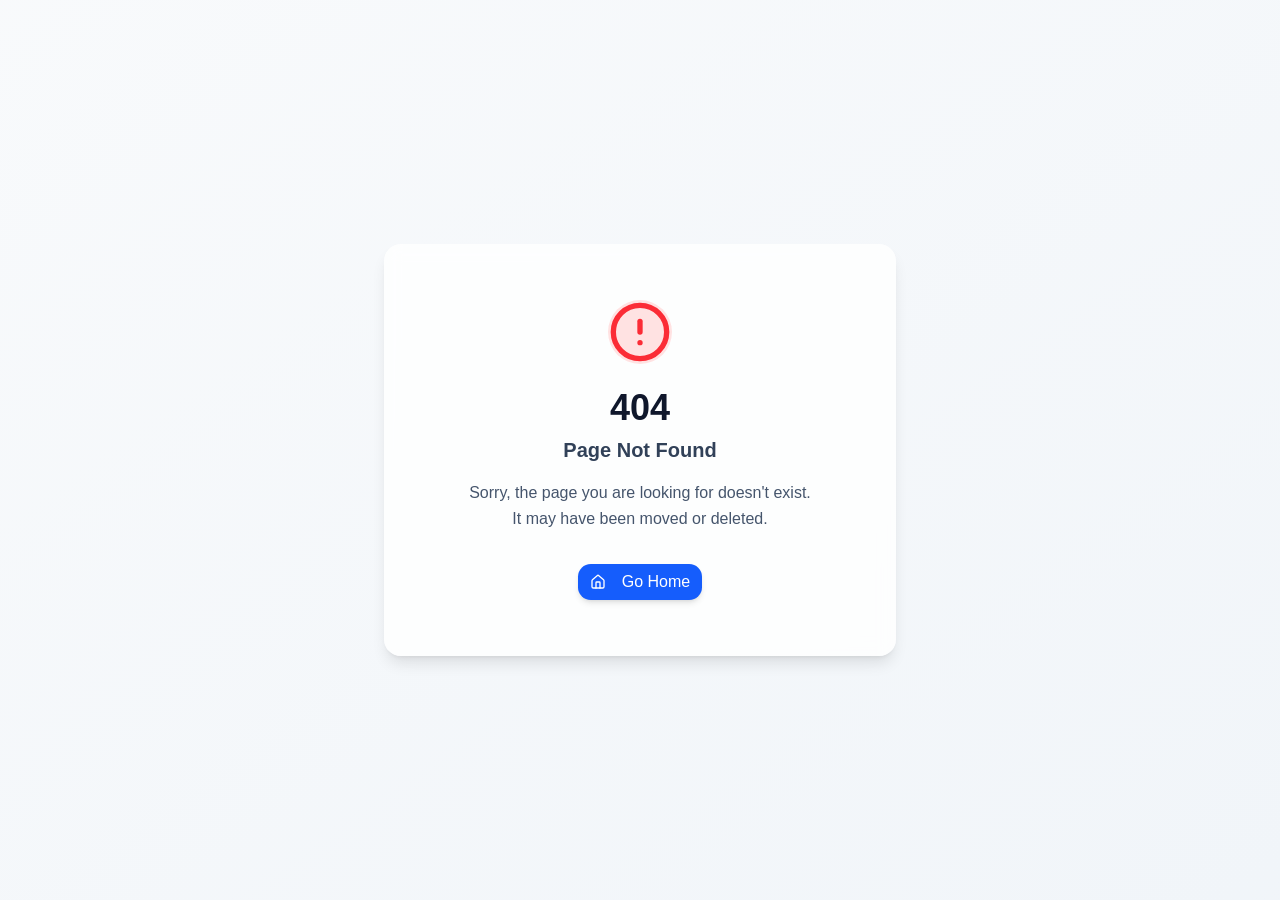
==== commit edacb1e4: "Fix Pages subpath asset paths" ====
--- a/site/index.html
+++ b/site/index.html
@@ -9,8 +9,8 @@
     <title>FlowPilot AI Workflow Agent</title>
     <meta name="description" content="AI-powered CRM intake, workflow routing, approvals, and operations visibility." />
 
-    <script type="module" crossorigin src="/ai-developer-quality-tool-demo/assets/index-CMo4YXEy.js"></script>
-    <link rel="stylesheet" crossorigin href="/ai-developer-quality-tool-demo/assets/index-CNE1-YWK.css">
+    <script type="module" crossorigin src="./assets/index-KkXQKUZi.js"></script>
+    <link rel="stylesheet" crossorigin href="./assets/index-B0AUZnfq.css">
   </head>
 
   <body>
--- a/site/assets/index-B0AUZnfq.css
+++ b/site/assets/index-B0AUZnfq.css
@@ -0,0 +1 @@
+@import"https://fonts.googleapis.com/css2?family=DM+Sans:wght@400;500;600;700&family=Space+Grotesk:wght@500;600;700&display=swap";@font-face{font-display:block;font-family:KaTeX_AMS;font-style:normal;font-weight:400;src:url(/assets/KaTeX_AMS-Regular-BQhdFMY1.woff2) format("woff2"),url(/assets/KaTeX_AMS-Regular-DMm9YOAa.woff) format("woff"),url(/assets/KaTeX_AMS-Regular-DRggAlZN.ttf) format("truetype")}@font-face{font-display:block;font-family:KaTeX_Caligraphic;font-style:normal;font-weight:700;src:url(/assets/KaTeX_Caligraphic-Bold-Dq_IR9rO.woff2) format("woff2"),url(/assets/KaTeX_Caligraphic-Bold-BEiXGLvX.woff) format("woff"),url(/assets/KaTeX_Caligraphic-Bold-ATXxdsX0.ttf) format("truetype")}@font-face{font-display:block;font-family:KaTeX_Caligraphic;font-style:normal;font-weight:400;src:url(/assets/KaTeX_Caligraphic-Regular-Di6jR-x-.woff2) format("woff2"),url(/assets/KaTeX_Caligraphic-Regular-CTRA-rTL.woff) format("woff"),url(/assets/KaTeX_Caligraphic-Regular-wX97UBjC.ttf) format("truetype")}@font-face{font-display:block;font-family:KaTeX_Fraktur;font-style:normal;font-weight:700;src:url(/assets/KaTeX_Fraktur-Bold-CL6g_b3V.woff2) format("woff2"),url(/assets/KaTeX_Fraktur-Bold-BsDP51OF.woff) format("woff"),url(/assets/KaTeX_Fraktur-Bold-BdnERNNW.ttf) format("truetype")}@font-face{font-display:block;font-family:KaTeX_Fraktur;font-style:normal;font-weight:400;src:url(/assets/KaTeX_Fraktur-Regular-CTYiF6lA.woff2) format("woff2"),url(/assets/KaTeX_Fraktur-Regular-Dxdc4cR9.woff) format("woff"),url(/assets/KaTeX_Fraktur-Regular-CB_wures.ttf) format("truetype")}@font-face{font-display:block;font-family:KaTeX_Main;font-style:normal;font-weight:700;src:url(/assets/KaTeX_Main-Bold-Cx986IdX.woff2) format("woff2"),url(/assets/KaTeX_Main-Bold-Jm3AIy58.woff) format("woff"),url(/assets/KaTeX_Main-Bold-waoOVXN0.ttf) format("truetype")}@font-face{font-display:block;font-family:KaTeX_Main;font-style:italic;font-weight:700;src:url(/assets/KaTeX_Main-BoldItalic-DxDJ3AOS.woff2) format("woff2"),url(/assets/KaTeX_Main-BoldItalic-SpSLRI95.woff) format("woff"),url(/assets/KaTeX_Main-BoldItalic-DzxPMmG6.ttf) format("truetype")}@font-face{font-display:block;font-family:KaTeX_Main;font-style:italic;font-weight:400;src:url(/assets/KaTeX_Main-Italic-NWA7e6Wa.woff2) format("woff2"),url(/assets/KaTeX_Main-Italic-BMLOBm91.woff) format("woff"),url(/assets/KaTeX_Main-Italic-3WenGoN9.ttf) format("truetype")}@font-face{font-display:block;font-family:KaTeX_Main;font-style:normal;font-weight:400;src:url(/assets/KaTeX_Main-Regular-B22Nviop.woff2) format("woff2"),url(/assets/KaTeX_Main-Regular-Dr94JaBh.woff) format("woff"),url(/assets/KaTeX_Main-Regular-ypZvNtVU.ttf) format("truetype")}@font-face{font-display:block;font-family:KaTeX_Math;font-style:italic;font-weight:700;src:url(/assets/KaTeX_Math-BoldItalic-CZnvNsCZ.woff2) format("woff2"),url(/assets/KaTeX_Math-BoldItalic-iY-2wyZ7.woff) format("woff"),url(/assets/KaTeX_Math-BoldItalic-B3XSjfu4.ttf) format("truetype")}@font-face{font-display:block;font-family:KaTeX_Math;font-style:italic;font-weight:400;src:url(/assets/KaTeX_Math-Italic-t53AETM-.woff2) format("woff2"),url(/assets/KaTeX_Math-Italic-DA0__PXp.woff) format("woff"),url(/assets/KaTeX_Math-Italic-flOr_0UB.ttf) format("truetype")}@font-face{font-display:block;font-family:KaTeX_SansSerif;font-style:normal;font-weight:700;src:url(/assets/KaTeX_SansSerif-Bold-D1sUS0GD.woff2) format("woff2"),url(/assets/KaTeX_SansSerif-Bold-DbIhKOiC.woff) format("woff"),url(/assets/KaTeX_SansSerif-Bold-CFMepnvq.ttf) format("truetype")}@font-face{font-display:block;font-family:KaTeX_SansSerif;font-style:italic;font-weight:400;src:url(/assets/KaTeX_SansSerif-Italic-C3H0VqGB.woff2) format("woff2"),url(/assets/KaTeX_SansSerif-Italic-DN2j7dab.woff) format("woff"),url(/assets/KaTeX_SansSerif-Italic-YYjJ1zSn.ttf) format("truetype")}@font-face{font-display:block;font-family:KaTeX_SansSerif;font-style:normal;font-weight:400;src:url(/assets/KaTeX_SansSerif-Regular-DDBCnlJ7.woff2) format("woff2"),url(/assets/KaTeX_SansSerif-Regular-CS6fqUqJ.woff) format("woff"),url(/assets/KaTeX_SansSerif-Regular-BNo7hRIc.ttf) format("truetype")}@font-face{font-display:block;font-family:KaTeX_Script;font-style:normal;font-weight:400;src:url(/assets/KaTeX_Script-Regular-D3wIWfF6.woff2) format("woff2"),url(/assets/KaTeX_Script-Regular-D5yQViql.woff) format("woff"),url(/assets/KaTeX_Script-Regular-C5JkGWo-.ttf) format("truetype")}@font-face{font-display:block;font-family:KaTeX_Size1;font-style:normal;font-weight:400;src:url(/assets/KaTeX_Size1-Regular-mCD8mA8B.woff2) format("woff2"),url(/assets/KaTeX_Size1-Regular-C195tn64.woff) format("woff"),url(/assets/KaTeX_Size1-Regular-Dbsnue_I.ttf) format("truetype")}@font-face{font-display:block;font-family:KaTeX_Size2;font-style:normal;font-weight:400;src:url(/assets/KaTeX_Size2-Regular-Dy4dx90m.woff2) format("woff2"),url(/assets/KaTeX_Size2-Regular-oD1tc_U0.woff) format("woff"),url(/assets/KaTeX_Size2-Regular-B7gKUWhC.ttf) format("truetype")}@font-face{font-display:block;font-family:KaTeX_Size3;font-style:normal;font-weight:400;src:url([data-uri]) format("woff2"),url(/assets/KaTeX_Size3-Regular-CTq5MqoE.woff) format("woff"),url(/assets/KaTeX_Size3-Regular-DgpXs0kz.ttf) format("truetype")}@font-face{font-display:block;font-family:KaTeX_Size4;font-style:normal;font-weight:400;src:url(/assets/KaTeX_Size4-Regular-Dl5lxZxV.woff2) format("woff2"),url(/assets/KaTeX_Size4-Regular-BF-4gkZK.woff) format("woff"),url(/assets/KaTeX_Size4-Regular-DWFBv043.ttf) format("truetype")}@font-face{font-display:block;font-family:KaTeX_Typewriter;font-style:normal;font-weight:400;src:url(/assets/KaTeX_Typewriter-Regular-CO6r4hn1.woff2) format("woff2"),url(/assets/KaTeX_Typewriter-Regular-C0xS9mPB.woff) format("woff"),url(/assets/KaTeX_Typewriter-Regular-D3Ib7_Hf.ttf) format("truetype")}.katex{font: 1.21em KaTeX_Main,Times New Roman,serif;line-height:1.2;text-indent:0;text-rendering:auto}.katex *{-ms-high-contrast-adjust:none!important;border-color:currentColor}.katex .katex-version:after{content:"0.16.25"}.katex .katex-mathml{clip:rect(1px,1px,1px,1px);border:0;height:1px;overflow:hidden;padding:0;position:absolute;width:1px}.katex .katex-html>.newline{display:block}.katex .base{position:relative;white-space:nowrap;width:-webkit-min-content;width:-moz-min-content;width:min-content}.katex .base,.katex .strut{display:inline-block}.katex .textbf{font-weight:700}.katex .textit{font-style:italic}.katex .textrm{font-family:KaTeX_Main}.katex .textsf{font-family:KaTeX_SansSerif}.katex .texttt{font-family:KaTeX_Typewriter}.katex .mathnormal{font-family:KaTeX_Math;font-style:italic}.katex .mathit{font-family:KaTeX_Main;font-style:italic}.katex .mathrm{font-style:normal}.katex .mathbf{font-family:KaTeX_Main;font-weight:700}.katex .boldsymbol{font-family:KaTeX_Math;font-style:italic;font-weight:700}.katex .amsrm,.katex .mathbb,.katex .textbb{font-family:KaTeX_AMS}.katex .mathcal{font-family:KaTeX_Caligraphic}.katex .mathfrak,.katex .textfrak{font-family:KaTeX_Fraktur}.katex .mathboldfrak,.katex .textboldfrak{font-family:KaTeX_Fraktur;font-weight:700}.katex .mathtt{font-family:KaTeX_Typewriter}.katex .mathscr,.katex .textscr{font-family:KaTeX_Script}.katex .mathsf,.katex .textsf{font-family:KaTeX_SansSerif}.katex .mathboldsf,.katex .textboldsf{font-family:KaTeX_SansSerif;font-weight:700}.katex .mathitsf,.katex .mathsfit,.katex .textitsf{font-family:KaTeX_SansSerif;font-style:italic}.katex .mainrm{font-family:KaTeX_Main;font-style:normal}.katex .vlist-t{border-collapse:collapse;display:inline-table;table-layout:fixed}.katex .vlist-r{display:table-row}.katex .vlist{display:table-cell;position:relative;vertical-align:bottom}.katex .vlist>span{display:block;height:0;position:relative}.katex .vlist>span>span{display:inline-block}.katex .vlist>span>.pstrut{overflow:hidden;width:0}.katex .vlist-t2{margin-right:-2px}.katex .vlist-s{display:table-cell;font-size:1px;min-width:2px;vertical-align:bottom;width:2px}.katex .vbox{align-items:baseline;display:inline-flex;flex-direction:column}.katex .hbox{width:100%}.katex .hbox,.katex .thinbox{display:inline-flex;flex-direction:row}.katex .thinbox{max-width:0;width:0}.katex .msupsub{text-align:left}.katex .mfrac>span>span{text-align:center}.katex .mfrac .frac-line{border-bottom-style:solid;display:inline-block;width:100%}.katex .hdashline,.katex .hline,.katex .mfrac .frac-line,.katex .overline .overline-line,.katex .rule,.katex .underline .underline-line{min-height:1px}.katex .mspace{display:inline-block}.katex .clap,.katex .llap,.katex .rlap{position:relative;width:0}.katex .clap>.inner,.katex .llap>.inner,.katex .rlap>.inner{position:absolute}.katex .clap>.fix,.katex .llap>.fix,.katex .rlap>.fix{display:inline-block}.katex .llap>.inner{right:0}.katex .clap>.inner,.katex .rlap>.inner{left:0}.katex .clap>.inner>span{margin-left:-50%;margin-right:50%}.katex .rule{border:0 solid;display:inline-block;position:relative}.katex .hline,.katex .overline .overline-line,.katex .underline .underline-line{border-bottom-style:solid;display:inline-block;width:100%}.katex .hdashline{border-bottom-style:dashed;display:inline-block;width:100%}.katex .sqrt>.root{margin-left:.2777777778em;margin-right:-.5555555556em}.katex .fontsize-ensurer.reset-size1.size1,.katex .sizing.reset-size1.size1{font-size:1em}.katex .fontsize-ensurer.reset-size1.size2,.katex .sizing.reset-size1.size2{font-size:1.2em}.katex .fontsize-ensurer.reset-size1.size3,.katex .sizing.reset-size1.size3{font-size:1.4em}.katex .fontsize-ensurer.reset-size1.size4,.katex .sizing.reset-size1.size4{font-size:1.6em}.katex .fontsize-ensurer.reset-size1.size5,.katex .sizing.reset-size1.size5{font-size:1.8em}.katex .fontsize-ensurer.reset-size1.size6,.katex .sizing.reset-size1.size6{font-size:2em}.katex .fontsize-ensurer.reset-size1.size7,.katex .sizing.reset-size1.size7{font-size:2.4em}.katex .fontsize-ensurer.reset-size1.size8,.katex .sizing.reset-size1.size8{font-size:2.88em}.katex .fontsize-ensurer.reset-size1.size9,.katex .sizing.reset-size1.size9{font-size:3.456em}.katex .fontsize-ensurer.reset-size1.size10,.katex .sizing.reset-size1.size10{font-size:4.148em}.katex .fontsize-ensurer.reset-size1.size11,.katex .sizing.reset-size1.size11{font-size:4.976em}.katex .fontsize-ensurer.reset-size2.size1,.katex .sizing.reset-size2.size1{font-size:.8333333333em}.katex .fontsize-ensurer.reset-size2.size2,.katex .sizing.reset-size2.size2{font-size:1em}.katex .fontsize-ensurer.reset-size2.size3,.katex .sizing.reset-size2.size3{font-size:1.1666666667em}.katex .fontsize-ensurer.reset-size2.size4,.katex .sizing.reset-size2.size4{font-size:1.3333333333em}.katex .fontsize-ensurer.reset-size2.size5,.katex .sizing.reset-size2.size5{font-size:1.5em}.katex .fontsize-ensurer.reset-size2.size6,.katex .sizing.reset-size2.size6{font-size:1.6666666667em}.katex .fontsize-ensurer.reset-size2.size7,.katex .sizing.reset-size2.size7{font-size:2em}.katex .fontsize-ensurer.reset-size2.size8,.katex .sizing.reset-size2.size8{font-size:2.4em}.katex .fontsize-ensurer.reset-size2.size9,.katex .sizing.reset-size2.size9{font-size:2.88em}.katex .fontsize-ensurer.reset-size2.size10,.katex .sizing.reset-size2.size10{font-size:3.4566666667em}.katex .fontsize-ensurer.reset-size2.size11,.katex .sizing.reset-size2.size11{font-size:4.1466666667em}.katex .fontsize-ensurer.reset-size3.size1,.katex .sizing.reset-size3.size1{font-size:.7142857143em}.katex .fontsize-ensurer.reset-size3.size2,.katex .sizing.reset-size3.size2{font-size:.8571428571em}.katex .fontsize-ensurer.reset-size3.size3,.katex .sizing.reset-size3.size3{font-size:1em}.katex .fontsize-ensurer.reset-size3.size4,.katex .sizing.reset-size3.size4{font-size:1.1428571429em}.katex .fontsize-ensurer.reset-size3.size5,.katex .sizing.reset-size3.size5{font-size:1.2857142857em}.katex .fontsize-ensurer.reset-size3.size6,.katex .sizing.reset-size3.size6{font-size:1.4285714286em}.katex .fontsize-ensurer.reset-size3.size7,.katex .sizing.reset-size3.size7{font-size:1.7142857143em}.katex .fontsize-ensurer.reset-size3.size8,.katex .sizing.reset-size3.size8{font-size:2.0571428571em}.katex .fontsize-ensurer.reset-size3.size9,.katex .sizing.reset-size3.size9{font-size:2.4685714286em}.katex .fontsize-ensurer.reset-size3.size10,.katex .sizing.reset-size3.size10{font-size:2.9628571429em}.katex .fontsize-ensurer.reset-size3.size11,.katex .sizing.reset-size3.size11{font-size:3.5542857143em}.katex .fontsize-ensurer.reset-size4.size1,.katex .sizing.reset-size4.size1{font-size:.625em}.katex .fontsize-ensurer.reset-size4.size2,.katex .sizing.reset-size4.size2{font-size:.75em}.katex .fontsize-ensurer.reset-size4.size3,.katex .sizing.reset-size4.size3{font-size:.875em}.katex .fontsize-ensurer.reset-size4.size4,.katex .sizing.reset-size4.size4{font-size:1em}.katex .fontsize-ensurer.reset-size4.size5,.katex .sizing.reset-size4.size5{font-size:1.125em}.katex .fontsize-ensurer.reset-size4.size6,.katex .sizing.reset-size4.size6{font-size:1.25em}.katex .fontsize-ensurer.reset-size4.size7,.katex .sizing.reset-size4.size7{font-size:1.5em}.katex .fontsize-ensurer.reset-size4.size8,.katex .sizing.reset-size4.size8{font-size:1.8em}.katex .fontsize-ensurer.reset-size4.size9,.katex .sizing.reset-size4.size9{font-size:2.16em}.katex .fontsize-ensurer.reset-size4.size10,.katex .sizing.reset-size4.size10{font-size:2.5925em}.katex .fontsize-ensurer.reset-size4.size11,.katex .sizing.reset-size4.size11{font-size:3.11em}.katex .fontsize-ensurer.reset-size5.size1,.katex .sizing.reset-size5.size1{font-size:.5555555556em}.katex .fontsize-ensurer.reset-size5.size2,.katex .sizing.reset-size5.size2{font-size:.6666666667em}.katex .fontsize-ensurer.reset-size5.size3,.katex .sizing.reset-size5.size3{font-size:.7777777778em}.katex .fontsize-ensurer.reset-size5.size4,.katex .sizing.reset-size5.size4{font-size:.8888888889em}.katex .fontsize-ensurer.reset-size5.size5,.katex .sizing.reset-size5.size5{font-size:1em}.katex .fontsize-ensurer.reset-size5.size6,.katex .sizing.reset-size5.size6{font-size:1.1111111111em}.katex .fontsize-ensurer.reset-size5.size7,.katex .sizing.reset-size5.size7{font-size:1.3333333333em}.katex .fontsize-ensurer.reset-size5.size8,.katex .sizing.reset-size5.size8{font-size:1.6em}.katex .fontsize-ensurer.reset-size5.size9,.katex .sizing.reset-size5.size9{font-size:1.92em}.katex .fontsize-ensurer.reset-size5.size10,.katex .sizing.reset-size5.size10{font-size:2.3044444444em}.katex .fontsize-ensurer.reset-size5.size11,.katex .sizing.reset-size5.size11{font-size:2.7644444444em}.katex .fontsize-ensurer.reset-size6.size1,.katex .sizing.reset-size6.size1{font-size:.5em}.katex .fontsize-ensurer.reset-size6.size2,.katex .sizing.reset-size6.size2{font-size:.6em}.katex .fontsize-ensurer.reset-size6.size3,.katex .sizing.reset-size6.size3{font-size:.7em}.katex .fontsize-ensurer.reset-size6.size4,.katex .sizing.reset-size6.size4{font-size:.8em}.katex .fontsize-ensurer.reset-size6.size5,.katex .sizing.reset-size6.size5{font-size:.9em}.katex .fontsize-ensurer.reset-size6.size6,.katex .sizing.reset-size6.size6{font-size:1em}.katex .fontsize-ensurer.reset-size6.size7,.katex .sizing.reset-size6.size7{font-size:1.2em}.katex .fontsize-ensurer.reset-size6.size8,.katex .sizing.reset-size6.size8{font-size:1.44em}.katex .fontsize-ensurer.reset-size6.size9,.katex .sizing.reset-size6.size9{font-size:1.728em}.katex .fontsize-ensurer.reset-size6.size10,.katex .sizing.reset-size6.size10{font-size:2.074em}.katex .fontsize-ensurer.reset-size6.size11,.katex .sizing.reset-size6.size11{font-size:2.488em}.katex .fontsize-ensurer.reset-size7.size1,.katex .sizing.reset-size7.size1{font-size:.4166666667em}.katex .fontsize-ensurer.reset-size7.size2,.katex .sizing.reset-size7.size2{font-size:.5em}.katex .fontsize-ensurer.reset-size7.size3,.katex .sizing.reset-size7.size3{font-size:.5833333333em}.katex .fontsize-ensurer.reset-size7.size4,.katex .sizing.reset-size7.size4{font-size:.6666666667em}.katex .fontsize-ensurer.reset-size7.size5,.katex .sizing.reset-size7.size5{font-size:.75em}.katex .fontsize-ensurer.reset-size7.size6,.katex .sizing.reset-size7.size6{font-size:.8333333333em}.katex .fontsize-ensurer.reset-size7.size7,.katex .sizing.reset-size7.size7{font-size:1em}.katex .fontsize-ensurer.reset-size7.size8,.katex .sizing.reset-size7.size8{font-size:1.2em}.katex .fontsize-ensurer.reset-size7.size9,.katex .sizing.reset-size7.size9{font-size:1.44em}.katex .fontsize-ensurer.reset-size7.size10,.katex .sizing.reset-size7.size10{font-size:1.7283333333em}.katex .fontsize-ensurer.reset-size7.size11,.katex .sizing.reset-size7.size11{font-size:2.0733333333em}.katex .fontsize-ensurer.reset-size8.size1,.katex .sizing.reset-size8.size1{font-size:.3472222222em}.katex .fontsize-ensurer.reset-size8.size2,.katex .sizing.reset-size8.size2{font-size:.4166666667em}.katex .fontsize-ensurer.reset-size8.size3,.katex .sizing.reset-size8.size3{font-size:.4861111111em}.katex .fontsize-ensurer.reset-size8.size4,.katex .sizing.reset-size8.size4{font-size:.5555555556em}.katex .fontsize-ensurer.reset-size8.size5,.katex .sizing.reset-size8.size5{font-size:.625em}.katex .fontsize-ensurer.reset-size8.size6,.katex .sizing.reset-size8.size6{font-size:.6944444444em}.katex .fontsize-ensurer.reset-size8.size7,.katex .sizing.reset-size8.size7{font-size:.8333333333em}.katex .fontsize-ensurer.reset-size8.size8,.katex .sizing.reset-size8.size8{font-size:1em}.katex .fontsize-ensurer.reset-size8.size9,.katex .sizing.reset-size8.size9{font-size:1.2em}.katex .fontsize-ensurer.reset-size8.size10,.katex .sizing.reset-size8.size10{font-size:1.4402777778em}.katex .fontsize-ensurer.reset-size8.size11,.katex .sizing.reset-size8.size11{font-size:1.7277777778em}.katex .fontsize-ensurer.reset-size9.size1,.katex .sizing.reset-size9.size1{font-size:.2893518519em}.katex .fontsize-ensurer.reset-size9.size2,.katex .sizing.reset-size9.size2{font-size:.3472222222em}.katex .fontsize-ensurer.reset-size9.size3,.katex .sizing.reset-size9.size3{font-size:.4050925926em}.katex .fontsize-ensurer.reset-size9.size4,.katex .sizing.reset-size9.size4{font-size:.462962963em}.katex .fontsize-ensurer.reset-size9.size5,.katex .sizing.reset-size9.size5{font-size:.5208333333em}.katex .fontsize-ensurer.reset-size9.size6,.katex .sizing.reset-size9.size6{font-size:.5787037037em}.katex .fontsize-ensurer.reset-size9.size7,.katex .sizing.reset-size9.size7{font-size:.6944444444em}.katex .fontsize-ensurer.reset-size9.size8,.katex .sizing.reset-size9.size8{font-size:.8333333333em}.katex .fontsize-ensurer.reset-size9.size9,.katex .sizing.reset-size9.size9{font-size:1em}.katex .fontsize-ensurer.reset-size9.size10,.katex .sizing.reset-size9.size10{font-size:1.2002314815em}.katex .fontsize-ensurer.reset-size9.size11,.katex .sizing.reset-size9.size11{font-size:1.4398148148em}.katex .fontsize-ensurer.reset-size10.size1,.katex .sizing.reset-size10.size1{font-size:.2410800386em}.katex .fontsize-ensurer.reset-size10.size2,.katex .sizing.reset-size10.size2{font-size:.2892960463em}.katex .fontsize-ensurer.reset-size10.size3,.katex .sizing.reset-size10.size3{font-size:.337512054em}.katex .fontsize-ensurer.reset-size10.size4,.katex .sizing.reset-size10.size4{font-size:.3857280617em}.katex .fontsize-ensurer.reset-size10.size5,.katex .sizing.reset-size10.size5{font-size:.4339440694em}.katex .fontsize-ensurer.reset-size10.size6,.katex .sizing.reset-size10.size6{font-size:.4821600771em}.katex .fontsize-ensurer.reset-size10.size7,.katex .sizing.reset-size10.size7{font-size:.5785920926em}.katex .fontsize-ensurer.reset-size10.size8,.katex .sizing.reset-size10.size8{font-size:.6943105111em}.katex .fontsize-ensurer.reset-size10.size9,.katex .sizing.reset-size10.size9{font-size:.8331726133em}.katex .fontsize-ensurer.reset-size10.size10,.katex .sizing.reset-size10.size10{font-size:1em}.katex .fontsize-ensurer.reset-size10.size11,.katex .sizing.reset-size10.size11{font-size:1.1996142719em}.katex .fontsize-ensurer.reset-size11.size1,.katex .sizing.reset-size11.size1{font-size:.2009646302em}.katex .fontsize-ensurer.reset-size11.size2,.katex .sizing.reset-size11.size2{font-size:.2411575563em}.katex .fontsize-ensurer.reset-size11.size3,.katex .sizing.reset-size11.size3{font-size:.2813504823em}.katex .fontsize-ensurer.reset-size11.size4,.katex .sizing.reset-size11.size4{font-size:.3215434084em}.katex .fontsize-ensurer.reset-size11.size5,.katex .sizing.reset-size11.size5{font-size:.3617363344em}.katex .fontsize-ensurer.reset-size11.size6,.katex .sizing.reset-size11.size6{font-size:.4019292605em}.katex .fontsize-ensurer.reset-size11.size7,.katex .sizing.reset-size11.size7{font-size:.4823151125em}.katex .fontsize-ensurer.reset-size11.size8,.katex .sizing.reset-size11.size8{font-size:.578778135em}.katex .fontsize-ensurer.reset-size11.size9,.katex .sizing.reset-size11.size9{font-size:.6945337621em}.katex .fontsize-ensurer.reset-size11.size10,.katex .sizing.reset-size11.size10{font-size:.8336012862em}.katex .fontsize-ensurer.reset-size11.size11,.katex .sizing.reset-size11.size11{font-size:1em}.katex .delimsizing.size1{font-family:KaTeX_Size1}.katex .delimsizing.size2{font-family:KaTeX_Size2}.katex .delimsizing.size3{font-family:KaTeX_Size3}.katex .delimsizing.size4{font-family:KaTeX_Size4}.katex .delimsizing.mult .delim-size1>span{font-family:KaTeX_Size1}.katex .delimsizing.mult .delim-size4>span{font-family:KaTeX_Size4}.katex .nulldelimiter{display:inline-block;width:.12em}.katex .delimcenter,.katex .op-symbol{position:relative}.katex .op-symbol.small-op{font-family:KaTeX_Size1}.katex .op-symbol.large-op{font-family:KaTeX_Size2}.katex .accent>.vlist-t,.katex .op-limits>.vlist-t{text-align:center}.katex .accent .accent-body{position:relative}.katex .accent .accent-body:not(.accent-full){width:0}.katex .overlay{display:block}.katex .mtable .vertical-separator{display:inline-block;min-width:1px}.katex .mtable .arraycolsep{display:inline-block}.katex .mtable .col-align-c>.vlist-t{text-align:center}.katex .mtable .col-align-l>.vlist-t{text-align:left}.katex .mtable .col-align-r>.vlist-t{text-align:right}.katex .svg-align{text-align:left}.katex svg{fill:currentColor;stroke:currentColor;fill-rule:nonzero;fill-opacity:1;stroke-width:1;stroke-linecap:butt;stroke-linejoin:miter;stroke-miterlimit:4;stroke-dasharray:none;stroke-dashoffset:0;stroke-opacity:1;display:block;height:inherit;position:absolute;width:100%}.katex svg path{stroke:none}.katex img{border-style:none;max-height:none;max-width:none;min-height:0;min-width:0}.katex .stretchy{display:block;overflow:hidden;position:relative;width:100%}.katex .stretchy:after,.katex .stretchy:before{content:""}.katex .hide-tail{overflow:hidden;position:relative;width:100%}.katex .halfarrow-left{left:0;overflow:hidden;position:absolute;width:50.2%}.katex .halfarrow-right{overflow:hidden;position:absolute;right:0;width:50.2%}.katex .brace-left{left:0;overflow:hidden;position:absolute;width:25.1%}.katex .brace-center{left:25%;overflow:hidden;position:absolute;width:50%}.katex .brace-right{overflow:hidden;position:absolute;right:0;width:25.1%}.katex .x-arrow-pad{padding:0 .5em}.katex .cd-arrow-pad{padding:0 .55556em 0 .27778em}.katex .mover,.katex .munder,.katex .x-arrow{text-align:center}.katex .boxpad{padding:0 .3em}.katex .fbox,.katex .fcolorbox{border:.04em solid;box-sizing:border-box}.katex .cancel-pad{padding:0 .2em}.katex .cancel-lap{margin-left:-.2em;margin-right:-.2em}.katex .sout{border-bottom-style:solid;border-bottom-width:.08em}.katex .angl{border-right:.049em solid;border-top:.049em solid;box-sizing:border-box;margin-right:.03889em}.katex .anglpad{padding:0 .03889em}.katex .eqn-num:before{content:"(" counter(katexEqnNo) ")";counter-increment:katexEqnNo}.katex .mml-eqn-num:before{content:"(" counter(mmlEqnNo) ")";counter-increment:mmlEqnNo}.katex .mtr-glue{width:50%}.katex .cd-vert-arrow{display:inline-block;position:relative}.katex .cd-label-left{display:inline-block;position:absolute;right:calc(50% + .3em);text-align:left}.katex .cd-label-right{display:inline-block;left:calc(50% + .3em);position:absolute;text-align:right}.katex-display{display:block;margin:1em 0;text-align:center}.katex-display>.katex{display:block;text-align:center;white-space:nowrap}.katex-display>.katex>.katex-html{display:block;position:relative}.katex-display>.katex>.katex-html>.tag{position:absolute;right:0}.katex-display.leqno>.katex>.katex-html>.tag{left:0;right:auto}.katex-display.fleqn>.katex{padding-left:2em;text-align:left}body{counter-reset:katexEqnNo mmlEqnNo}@layer components;/*! tailwindcss v4.1.14 | MIT License | https://tailwindcss.com */@layer properties{@supports (((-webkit-hyphens:none)) and (not (margin-trim:inline))) or ((-moz-orient:inline) and (not (color:rgb(from red r g b)))){*,:before,:after,::backdrop{--tw-translate-x:0;--tw-translate-y:0;--tw-translate-z:0;--tw-rotate-x:initial;--tw-rotate-y:initial;--tw-rotate-z:initial;--tw-skew-x:initial;--tw-skew-y:initial;--tw-space-y-reverse:0;--tw-space-x-reverse:0;--tw-divide-y-reverse:0;--tw-border-style:solid;--tw-gradient-position:initial;--tw-gradient-from:#0000;--tw-gradient-via:#0000;--tw-gradient-to:#0000;--tw-gradient-stops:initial;--tw-gradient-via-stops:initial;--tw-gradient-from-position:0%;--tw-gradient-via-position:50%;--tw-gradient-to-position:100%;--tw-leading:initial;--tw-font-weight:initial;--tw-tracking:initial;--tw-ordinal:initial;--tw-slashed-zero:initial;--tw-numeric-figure:initial;--tw-numeric-spacing:initial;--tw-numeric-fraction:initial;--tw-shadow:0 0 #0000;--tw-shadow-color:initial;--tw-shadow-alpha:100%;--tw-inset-shadow:0 0 #0000;--tw-inset-shadow-color:initial;--tw-inset-shadow-alpha:100%;--tw-ring-color:initial;--tw-ring-shadow:0 0 #0000;--tw-inset-ring-color:initial;--tw-inset-ring-shadow:0 0 #0000;--tw-ring-inset:initial;--tw-ring-offset-width:0px;--tw-ring-offset-color:#fff;--tw-ring-offset-shadow:0 0 #0000;--tw-outline-style:solid;--tw-blur:initial;--tw-brightness:initial;--tw-contrast:initial;--tw-grayscale:initial;--tw-hue-rotate:initial;--tw-invert:initial;--tw-opacity:initial;--tw-saturate:initial;--tw-sepia:initial;--tw-drop-shadow:initial;--tw-drop-shadow-color:initial;--tw-drop-shadow-alpha:100%;--tw-drop-shadow-size:initial;--tw-backdrop-blur:initial;--tw-backdrop-brightness:initial;--tw-backdrop-contrast:initial;--tw-backdrop-grayscale:initial;--tw-backdrop-hue-rotate:initial;--tw-backdrop-invert:initial;--tw-backdrop-opacity:initial;--tw-backdrop-saturate:initial;--tw-backdrop-sepia:initial;--tw-duration:initial;--tw-ease:initial;--tw-content:"";--tw-animation-delay:0s;--tw-animation-direction:normal;--tw-animation-duration:initial;--tw-animation-fill-mode:none;--tw-animation-iteration-count:1;--tw-enter-blur:0;--tw-enter-opacity:1;--tw-enter-rotate:0;--tw-enter-scale:1;--tw-enter-translate-x:0;--tw-enter-translate-y:0;--tw-exit-blur:0;--tw-exit-opacity:1;--tw-exit-rotate:0;--tw-exit-scale:1;--tw-exit-translate-x:0;--tw-exit-translate-y:0}}}@layer theme{:root,:host{--font-mono:ui-monospace,SFMono-Regular,Menlo,Monaco,Consolas,"Liberation Mono","Courier New",monospace;--color-red-50:oklch(97.1% .013 17.38);--color-red-100:oklch(93.6% .032 17.717);--color-red-200:oklch(88.5% .062 18.334);--color-red-500:oklch(63.7% .237 25.331);--color-red-800:oklch(44.4% .177 26.899);--color-orange-50:oklch(98% .016 73.684);--color-orange-700:oklch(55.3% .195 38.402);--color-amber-50:oklch(98.7% .022 95.277);--color-amber-100:oklch(96.2% .059 95.617);--color-amber-200:oklch(92.4% .12 95.746);--color-amber-600:oklch(66.6% .179 58.318);--color-amber-700:oklch(55.5% .163 48.998);--color-amber-800:oklch(47.3% .137 46.201);--color-emerald-50:oklch(97.9% .021 166.113);--color-emerald-100:oklch(95% .052 163.051);--color-emerald-200:oklch(90.5% .093 164.15);--color-emerald-400:oklch(76.5% .177 163.223);--color-emerald-500:oklch(69.6% .17 162.48);--color-emerald-600:oklch(59.6% .145 163.225);--color-emerald-700:oklch(50.8% .118 165.612);--color-emerald-800:oklch(43.2% .095 166.913);--color-emerald-950:oklch(26.2% .051 172.552);--color-teal-50:oklch(98.4% .014 180.72);--color-teal-200:oklch(91% .096 180.426);--color-teal-700:oklch(51.1% .096 186.391);--color-teal-800:oklch(43.7% .078 188.216);--color-cyan-50:oklch(98.4% .019 200.873);--color-cyan-100:oklch(95.6% .045 203.388);--color-cyan-200:oklch(91.7% .08 205.041);--color-cyan-300:oklch(86.5% .127 207.078);--color-cyan-400:oklch(78.9% .154 211.53);--color-cyan-500:oklch(71.5% .143 215.221);--color-cyan-600:oklch(60.9% .126 221.723);--color-cyan-700:oklch(52% .105 223.128);--color-blue-50:oklch(97% .014 254.604);--color-blue-200:oklch(88.2% .059 254.128);--color-blue-600:oklch(54.6% .245 262.881);--color-blue-700:oklch(48.8% .243 264.376);--color-indigo-50:oklch(96.2% .018 272.314);--color-indigo-100:oklch(93% .034 272.788);--color-indigo-500:oklch(58.5% .233 277.117);--color-indigo-600:oklch(51.1% .262 276.966);--color-indigo-700:oklch(45.7% .24 277.023);--color-violet-50:oklch(96.9% .016 293.756);--color-violet-100:oklch(94.3% .029 294.588);--color-violet-200:oklch(89.4% .057 293.283);--color-violet-300:oklch(81.1% .111 293.571);--color-violet-600:oklch(54.1% .281 293.009);--color-violet-700:oklch(49.1% .27 292.581);--color-violet-800:oklch(43.2% .232 292.759);--color-violet-900:oklch(38% .189 293.745);--color-rose-50:oklch(96.9% .015 12.422);--color-rose-100:oklch(94.1% .03 12.58);--color-rose-200:oklch(89.2% .058 10.001);--color-rose-600:oklch(58.6% .253 17.585);--color-rose-700:oklch(51.4% .222 16.935);--color-slate-50:oklch(98.4% .003 247.858);--color-slate-100:oklch(96.8% .007 247.896);--color-slate-200:oklch(92.9% .013 255.508);--color-slate-300:oklch(86.9% .022 252.894);--color-slate-400:oklch(70.4% .04 256.788);--color-slate-500:oklch(55.4% .046 257.417);--color-slate-600:oklch(44.6% .043 257.281);--color-slate-700:oklch(37.2% .044 257.287);--color-slate-800:oklch(27.9% .041 260.031);--color-slate-900:oklch(20.8% .042 265.755);--color-slate-950:oklch(12.9% .042 264.695);--color-black:#000;--color-white:#fff;--spacing:.25rem;--container-xs:20rem;--container-sm:24rem;--container-lg:32rem;--container-xl:36rem;--container-2xl:42rem;--container-3xl:48rem;--container-6xl:72rem;--container-7xl:80rem;--text-xs:.75rem;--text-xs--line-height:calc(1/.75);--text-sm:.875rem;--text-sm--line-height:calc(1.25/.875);--text-base:1rem;--text-base--line-height: 1.5 ;--text-lg:1.125rem;--text-lg--line-height:calc(1.75/1.125);--text-xl:1.25rem;--text-xl--line-height:calc(1.75/1.25);--text-2xl:1.5rem;--text-2xl--line-height:calc(2/1.5);--text-3xl:1.875rem;--text-3xl--line-height: 1.2 ;--text-4xl:2.25rem;--text-4xl--line-height:calc(2.5/2.25);--text-5xl:3rem;--text-5xl--line-height:1;--font-weight-normal:400;--font-weight-medium:500;--font-weight-semibold:600;--font-weight-bold:700;--tracking-tight:-.025em;--tracking-wide:.025em;--tracking-wider:.05em;--tracking-widest:.1em;--leading-snug:1.375;--leading-normal:1.5;--leading-relaxed:1.625;--radius-xs:.125rem;--radius-2xl:1rem;--radius-3xl:1.5rem;--ease-in-out:cubic-bezier(.4,0,.2,1);--animate-spin:spin 1s linear infinite;--animate-pulse:pulse 2s cubic-bezier(.4,0,.6,1)infinite;--blur-sm:8px;--blur-2xl:40px;--blur-3xl:64px;--aspect-video:16/9;--default-transition-duration:.15s;--default-transition-timing-function:cubic-bezier(.4,0,.2,1);--default-font-family:"DM Sans",sans-serif;--default-mono-font-family:var(--font-mono);--color-border:var(--border)}}@layer base{*,:after,:before,::backdrop{box-sizing:border-box;border:0 solid;margin:0;padding:0}::file-selector-button{box-sizing:border-box;border:0 solid;margin:0;padding:0}html,:host{-webkit-text-size-adjust:100%;tab-size:4;line-height:1.5;font-family:var(--default-font-family,ui-sans-serif,system-ui,sans-serif,"Apple Color Emoji","Segoe UI Emoji","Segoe UI Symbol","Noto Color Emoji");font-feature-settings:var(--default-font-feature-settings,normal);font-variation-settings:var(--default-font-variation-settings,normal);-webkit-tap-highlight-color:transparent}hr{height:0;color:inherit;border-top-width:1px}abbr:where([title]){-webkit-text-decoration:underline dotted;text-decoration:underline dotted}h1,h2,h3,h4,h5,h6{font-size:inherit;font-weight:inherit}a{color:inherit;-webkit-text-decoration:inherit;text-decoration:inherit}b,strong{font-weight:bolder}code,kbd,samp,pre{font-family:var(--default-mono-font-family,ui-monospace,SFMono-Regular,Menlo,Monaco,Consolas,"Liberation Mono","Courier New",monospace);font-feature-settings:var(--default-mono-font-feature-settings,normal);font-variation-settings:var(--default-mono-font-variation-settings,normal);font-size:1em}small{font-size:80%}sub,sup{vertical-align:baseline;font-size:75%;line-height:0;position:relative}sub{bottom:-.25em}sup{top:-.5em}table{text-indent:0;border-color:inherit;border-collapse:collapse}:-moz-focusring{outline:auto}progress{vertical-align:baseline}summary{display:list-item}ol,ul,menu{list-style:none}img,svg,video,canvas,audio,iframe,embed,object{vertical-align:middle;display:block}img,video{max-width:100%;height:auto}button,input,select,optgroup,textarea{font:inherit;font-feature-settings:inherit;font-variation-settings:inherit;letter-spacing:inherit;color:inherit;opacity:1;background-color:#0000;border-radius:0}::file-selector-button{font:inherit;font-feature-settings:inherit;font-variation-settings:inherit;letter-spacing:inherit;color:inherit;opacity:1;background-color:#0000;border-radius:0}:where(select:is([multiple],[size])) optgroup{font-weight:bolder}:where(select:is([multiple],[size])) optgroup option{padding-inline-start:20px}::file-selector-button{margin-inline-end:4px}::placeholder{opacity:1}@supports (not ((-webkit-appearance:-apple-pay-button))) or (contain-intrinsic-size:1px){::placeholder{color:currentColor}@supports (color:color-mix(in lab,red,red)){::placeholder{color:color-mix(in oklab,currentcolor 50%,transparent)}}}textarea{resize:vertical}::-webkit-search-decoration{-webkit-appearance:none}::-webkit-date-and-time-value{min-height:1lh;text-align:inherit}::-webkit-datetime-edit{display:inline-flex}::-webkit-datetime-edit-fields-wrapper{padding:0}::-webkit-datetime-edit{padding-block:0}::-webkit-datetime-edit-year-field{padding-block:0}::-webkit-datetime-edit-month-field{padding-block:0}::-webkit-datetime-edit-day-field{padding-block:0}::-webkit-datetime-edit-hour-field{padding-block:0}::-webkit-datetime-edit-minute-field{padding-block:0}::-webkit-datetime-edit-second-field{padding-block:0}::-webkit-datetime-edit-millisecond-field{padding-block:0}::-webkit-datetime-edit-meridiem-field{padding-block:0}::-webkit-calendar-picker-indicator{line-height:1}:-moz-ui-invalid{box-shadow:none}button,input:where([type=button],[type=reset],[type=submit]){appearance:button}::file-selector-button{appearance:button}::-webkit-inner-spin-button{height:auto}::-webkit-outer-spin-button{height:auto}[hidden]:where(:not([hidden=until-found])){display:none!important}}@layer utilities{.\@container\/card-header{container:card-header/inline-size}.\@container\/field-group{container:field-group/inline-size}.pointer-events-none{pointer-events:none}.invisible{visibility:hidden}.sr-only{clip-path:inset(50%);white-space:nowrap;border-width:0;width:1px;height:1px;margin:-1px;padding:0;position:absolute;overflow:hidden}.absolute{position:absolute}.fixed{position:fixed}.relative{position:relative}.static{position:static}.sticky{position:sticky}.inset-0{inset:calc(var(--spacing)*0)}.inset-x-0{inset-inline:calc(var(--spacing)*0)}.inset-y-0{inset-block:calc(var(--spacing)*0)}.-top-12{top:calc(var(--spacing)*-12)}.-top-24{top:calc(var(--spacing)*-24)}.top-0{top:calc(var(--spacing)*0)}.top-1\.5{top:calc(var(--spacing)*1.5)}.top-1\/2{top:50%}.top-3\.5{top:calc(var(--spacing)*3.5)}.top-4{top:calc(var(--spacing)*4)}.top-\[1px\]{top:1px}.top-\[50\%\]{top:50%}.top-\[60\%\]{top:60%}.top-full{top:100%}.-right-12{right:calc(var(--spacing)*-12)}.-right-20{right:calc(var(--spacing)*-20)}.right-0{right:calc(var(--spacing)*0)}.right-1{right:calc(var(--spacing)*1)}.right-2{right:calc(var(--spacing)*2)}.right-3{right:calc(var(--spacing)*3)}.right-4{right:calc(var(--spacing)*4)}.-bottom-12{bottom:calc(var(--spacing)*-12)}.bottom-0{bottom:calc(var(--spacing)*0)}.bottom-4{bottom:calc(var(--spacing)*4)}.-left-12{left:calc(var(--spacing)*-12)}.left-0{left:calc(var(--spacing)*0)}.left-1\/2{left:50%}.left-2{left:calc(var(--spacing)*2)}.left-4{left:calc(var(--spacing)*4)}.left-\[50\%\]{left:50%}.isolate{isolation:isolate}.z-10{z-index:10}.z-20{z-index:20}.z-40{z-index:40}.z-50{z-index:50}.z-\[1\]{z-index:1}.order-first{order:-9999}.order-last{order:9999}.col-start-2{grid-column-start:2}.row-span-2{grid-row:span 2/span 2}.row-start-1{grid-row-start:1}.container{width:100%}@media (min-width:40rem){.container{max-width:40rem}}@media (min-width:48rem){.container{max-width:48rem}}@media (min-width:64rem){.container{max-width:64rem}}@media (min-width:80rem){.container{max-width:80rem}}@media (min-width:96rem){.container{max-width:96rem}}.\!m-0{margin:calc(var(--spacing)*0)!important}.-mx-1{margin-inline:calc(var(--spacing)*-1)}.mx-2{margin-inline:calc(var(--spacing)*2)}.mx-3\.5{margin-inline:calc(var(--spacing)*3.5)}.mx-4{margin-inline:calc(var(--spacing)*4)}.mx-auto{margin-inline:auto}.-my-2{margin-block:calc(var(--spacing)*-2)}.my-0{margin-block:calc(var(--spacing)*0)}.my-0\.5{margin-block:calc(var(--spacing)*.5)}.my-1{margin-block:calc(var(--spacing)*1)}.-mt-4{margin-top:calc(var(--spacing)*-4)}.mt-0\.5{margin-top:calc(var(--spacing)*.5)}.mt-1{margin-top:calc(var(--spacing)*1)}.mt-1\.5{margin-top:calc(var(--spacing)*1.5)}.mt-2{margin-top:calc(var(--spacing)*2)}.mt-3{margin-top:calc(var(--spacing)*3)}.mt-4{margin-top:calc(var(--spacing)*4)}.mt-7{margin-top:calc(var(--spacing)*7)}.mt-12{margin-top:calc(var(--spacing)*12)}.mt-auto{margin-top:auto}.mr-1{margin-right:calc(var(--spacing)*1)}.mr-2{margin-right:calc(var(--spacing)*2)}.mr-3{margin-right:calc(var(--spacing)*3)}.mb-1{margin-bottom:calc(var(--spacing)*1)}.mb-2{margin-bottom:calc(var(--spacing)*2)}.mb-3{margin-bottom:calc(var(--spacing)*3)}.mb-4{margin-bottom:calc(var(--spacing)*4)}.mb-5{margin-bottom:calc(var(--spacing)*5)}.mb-6{margin-bottom:calc(var(--spacing)*6)}.mb-8{margin-bottom:calc(var(--spacing)*8)}.-ml-3{margin-left:calc(var(--spacing)*-3)}.-ml-4{margin-left:calc(var(--spacing)*-4)}.ml-1{margin-left:calc(var(--spacing)*1)}.ml-2{margin-left:calc(var(--spacing)*2)}.ml-4{margin-left:calc(var(--spacing)*4)}.ml-auto{margin-left:auto}.line-clamp-1{-webkit-line-clamp:1;-webkit-box-orient:vertical;display:-webkit-box;overflow:hidden}.line-clamp-2{-webkit-line-clamp:2;-webkit-box-orient:vertical;display:-webkit-box;overflow:hidden}.block{display:block}.flex{display:flex}.grid{display:grid}.hidden{display:none}.inline-flex{display:inline-flex}.table{display:table}.table-caption{display:table-caption}.table-cell{display:table-cell}.table-row{display:table-row}.field-sizing-content{field-sizing:content}.aspect-square{aspect-ratio:1}.aspect-video{aspect-ratio:var(--aspect-video)}.size-\(--cell-size\){width:var(--cell-size);height:var(--cell-size)}.size-2{width:calc(var(--spacing)*2);height:calc(var(--spacing)*2)}.size-2\.5{width:calc(var(--spacing)*2.5);height:calc(var(--spacing)*2.5)}.size-3{width:calc(var(--spacing)*3);height:calc(var(--spacing)*3)}.size-3\.5{width:calc(var(--spacing)*3.5);height:calc(var(--spacing)*3.5)}.size-4{width:calc(var(--spacing)*4);height:calc(var(--spacing)*4)}.size-6{width:calc(var(--spacing)*6);height:calc(var(--spacing)*6)}.size-7{width:calc(var(--spacing)*7);height:calc(var(--spacing)*7)}.size-8{width:calc(var(--spacing)*8);height:calc(var(--spacing)*8)}.size-9{width:calc(var(--spacing)*9);height:calc(var(--spacing)*9)}.size-10{width:calc(var(--spacing)*10);height:calc(var(--spacing)*10)}.size-12{width:calc(var(--spacing)*12);height:calc(var(--spacing)*12)}.size-auto{width:auto;height:auto}.size-full{width:100%;height:100%}.h-\(--cell-size\){height:var(--cell-size)}.h-1\.5{height:calc(var(--spacing)*1.5)}.h-2{height:calc(var(--spacing)*2)}.h-2\.5{height:calc(var(--spacing)*2.5)}.h-3{height:calc(var(--spacing)*3)}.h-3\.5{height:calc(var(--spacing)*3.5)}.h-4{height:calc(var(--spacing)*4)}.h-5{height:calc(var(--spacing)*5)}.h-6{height:calc(var(--spacing)*6)}.h-7{height:calc(var(--spacing)*7)}.h-8{height:calc(var(--spacing)*8)}.h-9{height:calc(var(--spacing)*9)}.h-10{height:calc(var(--spacing)*10)}.h-12{height:calc(var(--spacing)*12)}.h-14{height:calc(var(--spacing)*14)}.h-16{height:calc(var(--spacing)*16)}.h-32{height:calc(var(--spacing)*32)}.h-64{height:calc(var(--spacing)*64)}.h-72{height:calc(var(--spacing)*72)}.h-\[1\.15rem\]{height:1.15rem}.h-\[38px\]{height:38px}.h-\[200px\]{height:200px}.h-\[500px\]{height:500px}.h-\[calc\(100\%-1px\)\]{height:calc(100% - 1px)}.h-\[var\(--radix-navigation-menu-viewport-height\)\]{height:var(--radix-navigation-menu-viewport-height)}.h-\[var\(--radix-select-trigger-height\)\]{height:var(--radix-select-trigger-height)}.h-auto{height:auto}.h-full{height:100%}.h-px{height:1px}.h-svh{height:100svh}.max-h-\(--radix-context-menu-content-available-height\){max-height:var(--radix-context-menu-content-available-height)}.max-h-\(--radix-dropdown-menu-content-available-height\){max-height:var(--radix-dropdown-menu-content-available-height)}.max-h-\(--radix-select-content-available-height\){max-height:var(--radix-select-content-available-height)}.max-h-32{max-height:calc(var(--spacing)*32)}.max-h-64{max-height:calc(var(--spacing)*64)}.max-h-\[300px\]{max-height:300px}.max-h-\[520px\]{max-height:520px}.min-h-0{min-height:calc(var(--spacing)*0)}.min-h-4{min-height:calc(var(--spacing)*4)}.min-h-5{min-height:calc(var(--spacing)*5)}.min-h-9{min-height:calc(var(--spacing)*9)}.min-h-16{min-height:calc(var(--spacing)*16)}.min-h-32{min-height:calc(var(--spacing)*32)}.min-h-\[60vh\]{min-height:60vh}.min-h-\[80vh\]{min-height:80vh}.min-h-\[200px\]{min-height:200px}.min-h-\[420px\]{min-height:420px}.min-h-\[500px\]{min-height:500px}.min-h-screen{min-height:100vh}.min-h-svh{min-height:100svh}.w-\(--cell-size\){width:var(--cell-size)}.w-\(--sidebar-width\){width:var(--sidebar-width)}.w-0{width:calc(var(--spacing)*0)}.w-1{width:calc(var(--spacing)*1)}.w-1\.5{width:calc(var(--spacing)*1.5)}.w-1\/2{width:50%}.w-2{width:calc(var(--spacing)*2)}.w-2\.5{width:calc(var(--spacing)*2.5)}.w-2\/3{width:66.6667%}.w-3{width:calc(var(--spacing)*3)}.w-3\.5{width:calc(var(--spacing)*3.5)}.w-3\/4{width:75%}.w-4{width:calc(var(--spacing)*4)}.w-5{width:calc(var(--spacing)*5)}.w-6{width:calc(var(--spacing)*6)}.w-7{width:calc(var(--spacing)*7)}.w-8{width:calc(var(--spacing)*8)}.w-9{width:calc(var(--spacing)*9)}.w-10{width:calc(var(--spacing)*10)}.w-12{width:calc(var(--spacing)*12)}.w-16{width:calc(var(--spacing)*16)}.w-20{width:calc(var(--spacing)*20)}.w-24{width:calc(var(--spacing)*24)}.w-32{width:calc(var(--spacing)*32)}.w-48{width:calc(var(--spacing)*48)}.w-64{width:calc(var(--spacing)*64)}.w-72{width:calc(var(--spacing)*72)}.w-\[38px\]{width:38px}.w-\[100px\]{width:100px}.w-\[280px\]{width:280px}.w-\[400px\]{width:400px}.w-auto{width:auto}.w-fit{width:fit-content}.w-full{width:100%}.w-max{width:max-content}.w-px{width:1px}.max-w-\(--skeleton-width\){max-width:var(--skeleton-width)}.max-w-2xl{max-width:var(--container-2xl)}.max-w-3xl{max-width:var(--container-3xl)}.max-w-6xl{max-width:var(--container-6xl)}.max-w-7xl{max-width:var(--container-7xl)}.max-w-\[18rem\]{max-width:18rem}.max-w-\[80\%\]{max-width:80%}.max-w-\[1500px\]{max-width:1500px}.max-w-\[calc\(100\%-2rem\)\]{max-width:calc(100% - 2rem)}.max-w-full{max-width:100%}.max-w-lg{max-width:var(--container-lg)}.max-w-max{max-width:max-content}.max-w-none{max-width:none}.max-w-sm{max-width:var(--container-sm)}.max-w-xl{max-width:var(--container-xl)}.max-w-xs{max-width:var(--container-xs)}.min-w-\(--cell-size\){min-width:var(--cell-size)}.min-w-0{min-width:calc(var(--spacing)*0)}.min-w-5{min-width:calc(var(--spacing)*5)}.min-w-8{min-width:calc(var(--spacing)*8)}.min-w-9{min-width:calc(var(--spacing)*9)}.min-w-10{min-width:calc(var(--spacing)*10)}.min-w-\[8rem\]{min-width:8rem}.min-w-\[12rem\]{min-width:12rem}.min-w-\[92px\]{min-width:92px}.min-w-\[var\(--radix-select-trigger-width\)\]{min-width:var(--radix-select-trigger-width)}.flex-1{flex:1}.flex-shrink-0,.shrink-0{flex-shrink:0}.grow{flex-grow:1}.grow-0{flex-grow:0}.basis-full{flex-basis:100%}.caption-bottom{caption-side:bottom}.border-collapse{border-collapse:collapse}.origin-\(--radix-context-menu-content-transform-origin\){transform-origin:var(--radix-context-menu-content-transform-origin)}.origin-\(--radix-dropdown-menu-content-transform-origin\){transform-origin:var(--radix-dropdown-menu-content-transform-origin)}.origin-\(--radix-hover-card-content-transform-origin\){transform-origin:var(--radix-hover-card-content-transform-origin)}.origin-\(--radix-menubar-content-transform-origin\){transform-origin:var(--radix-menubar-content-transform-origin)}.origin-\(--radix-popover-content-transform-origin\){transform-origin:var(--radix-popover-content-transform-origin)}.origin-\(--radix-select-content-transform-origin\){transform-origin:var(--radix-select-content-transform-origin)}.origin-\(--radix-tooltip-content-transform-origin\){transform-origin:var(--radix-tooltip-content-transform-origin)}.-translate-x-1\/2{--tw-translate-x: -50% ;translate:var(--tw-translate-x)var(--tw-translate-y)}.-translate-x-px{--tw-translate-x:-1px;translate:var(--tw-translate-x)var(--tw-translate-y)}.translate-x-\[-50\%\]{--tw-translate-x:-50%;translate:var(--tw-translate-x)var(--tw-translate-y)}.translate-x-px{--tw-translate-x:1px;translate:var(--tw-translate-x)var(--tw-translate-y)}.-translate-y-1\/2{--tw-translate-y: -50% ;translate:var(--tw-translate-x)var(--tw-translate-y)}.translate-y-0\.5{--tw-translate-y:calc(var(--spacing)*.5);translate:var(--tw-translate-x)var(--tw-translate-y)}.translate-y-\[-50\%\]{--tw-translate-y:-50%;translate:var(--tw-translate-x)var(--tw-translate-y)}.translate-y-\[calc\(-50\%_-_2px\)\]{--tw-translate-y: calc(-50% - 2px) ;translate:var(--tw-translate-x)var(--tw-translate-y)}.rotate-45{rotate:45deg}.rotate-90{rotate:90deg}.transform{transform:var(--tw-rotate-x,)var(--tw-rotate-y,)var(--tw-rotate-z,)var(--tw-skew-x,)var(--tw-skew-y,)}.animate-caret-blink{animation:1.25s ease-out infinite caret-blink}.animate-in{animation:enter var(--tw-animation-duration,var(--tw-duration,.15s))var(--tw-ease,ease)var(--tw-animation-delay,0s)var(--tw-animation-iteration-count,1)var(--tw-animation-direction,normal)var(--tw-animation-fill-mode,none)}.animate-pulse{animation:var(--animate-pulse)}.animate-spin{animation:var(--animate-spin)}.cursor-col-resize{cursor:col-resize}.cursor-default{cursor:default}.cursor-pointer{cursor:pointer}.cursor-text{cursor:text}.touch-none{touch-action:none}.resize-none{resize:none}.scroll-my-1{scroll-margin-block:calc(var(--spacing)*1)}.scroll-py-1{scroll-padding-block:calc(var(--spacing)*1)}.list-disc{list-style-type:disc}.list-none{list-style-type:none}.auto-rows-min{grid-auto-rows:min-content}.grid-cols-1{grid-template-columns:repeat(1,minmax(0,1fr))}.grid-cols-2{grid-template-columns:repeat(2,minmax(0,1fr))}.grid-cols-3{grid-template-columns:repeat(3,minmax(0,1fr))}.grid-cols-\[0_1fr\]{grid-template-columns:0 1fr}.grid-rows-\[auto_auto\]{grid-template-rows:auto auto}.flex-col{flex-direction:column}.flex-col-reverse{flex-direction:column-reverse}.flex-row{flex-direction:row}.flex-wrap{flex-wrap:wrap}.place-items-center{place-items:center}.items-center{align-items:center}.items-end{align-items:flex-end}.items-start{align-items:flex-start}.items-stretch{align-items:stretch}.justify-between{justify-content:space-between}.justify-center{justify-content:center}.justify-end{justify-content:flex-end}.justify-start{justify-content:flex-start}.justify-items-start{justify-items:start}.gap-0{gap:calc(var(--spacing)*0)}.gap-0\.5{gap:calc(var(--spacing)*.5)}.gap-1{gap:calc(var(--spacing)*1)}.gap-1\.5{gap:calc(var(--spacing)*1.5)}.gap-2{gap:calc(var(--spacing)*2)}.gap-2\.5{gap:calc(var(--spacing)*2.5)}.gap-3{gap:calc(var(--spacing)*3)}.gap-4{gap:calc(var(--spacing)*4)}.gap-5{gap:calc(var(--spacing)*5)}.gap-6{gap:calc(var(--spacing)*6)}.gap-7{gap:calc(var(--spacing)*7)}:where(.space-y-1>:not(:last-child)){--tw-space-y-reverse:0;margin-block-start:calc(calc(var(--spacing)*1)*var(--tw-space-y-reverse));margin-block-end:calc(calc(var(--spacing)*1)*calc(1 - var(--tw-space-y-reverse)))}:where(.space-y-2>:not(:last-child)){--tw-space-y-reverse:0;margin-block-start:calc(calc(var(--spacing)*2)*var(--tw-space-y-reverse));margin-block-end:calc(calc(var(--spacing)*2)*calc(1 - var(--tw-space-y-reverse)))}:where(.space-y-3>:not(:last-child)){--tw-space-y-reverse:0;margin-block-start:calc(calc(var(--spacing)*3)*var(--tw-space-y-reverse));margin-block-end:calc(calc(var(--spacing)*3)*calc(1 - var(--tw-space-y-reverse)))}:where(.space-y-4>:not(:last-child)){--tw-space-y-reverse:0;margin-block-start:calc(calc(var(--spacing)*4)*var(--tw-space-y-reverse));margin-block-end:calc(calc(var(--spacing)*4)*calc(1 - var(--tw-space-y-reverse)))}:where(.space-y-5>:not(:last-child)){--tw-space-y-reverse:0;margin-block-start:calc(calc(var(--spacing)*5)*var(--tw-space-y-reverse));margin-block-end:calc(calc(var(--spacing)*5)*calc(1 - var(--tw-space-y-reverse)))}:where(.space-y-6>:not(:last-child)){--tw-space-y-reverse:0;margin-block-start:calc(calc(var(--spacing)*6)*var(--tw-space-y-reverse));margin-block-end:calc(calc(var(--spacing)*6)*calc(1 - var(--tw-space-y-reverse)))}:where(.space-y-7>:not(:last-child)){--tw-space-y-reverse:0;margin-block-start:calc(calc(var(--spacing)*7)*var(--tw-space-y-reverse));margin-block-end:calc(calc(var(--spacing)*7)*calc(1 - var(--tw-space-y-reverse)))}:where(.space-y-8>:not(:last-child)){--tw-space-y-reverse:0;margin-block-start:calc(calc(var(--spacing)*8)*var(--tw-space-y-reverse));margin-block-end:calc(calc(var(--spacing)*8)*calc(1 - var(--tw-space-y-reverse)))}:where(.space-y-12>:not(:last-child)){--tw-space-y-reverse:0;margin-block-start:calc(calc(var(--spacing)*12)*var(--tw-space-y-reverse));margin-block-end:calc(calc(var(--spacing)*12)*calc(1 - var(--tw-space-y-reverse)))}:where(.space-x-2>:not(:last-child)){--tw-space-x-reverse:0;margin-inline-start:calc(calc(var(--spacing)*2)*var(--tw-space-x-reverse));margin-inline-end:calc(calc(var(--spacing)*2)*calc(1 - var(--tw-space-x-reverse)))}.gap-y-0\.5{row-gap:calc(var(--spacing)*.5)}:where(.divide-y>:not(:last-child)){--tw-divide-y-reverse:0;border-bottom-style:var(--tw-border-style);border-top-style:var(--tw-border-style);border-top-width:calc(1px*var(--tw-divide-y-reverse));border-bottom-width:calc(1px*calc(1 - var(--tw-divide-y-reverse)))}.self-start{align-self:flex-start}.self-stretch{align-self:stretch}.justify-self-end{justify-self:flex-end}.truncate{text-overflow:ellipsis;white-space:nowrap;overflow:hidden}.overflow-auto{overflow:auto}.overflow-hidden{overflow:hidden}.overflow-x-auto{overflow-x:auto}.overflow-x-hidden{overflow-x:hidden}.overflow-y-auto{overflow-y:auto}.rounded{border-radius:.25rem}.rounded-2xl{border-radius:var(--radius-2xl)}.rounded-3xl{border-radius:var(--radius-3xl)}.rounded-\[2px\]{border-radius:2px}.rounded-\[4px\]{border-radius:4px}.rounded-\[10px\]{border-radius:10px}.rounded-\[20px\]{border-radius:20px}.rounded-\[calc\(var\(--radius\)-5px\)\]{border-radius:calc(var(--radius) - 5px)}.rounded-\[inherit\]{border-radius:inherit}.rounded-full{border-radius:3.40282e38px}.rounded-lg{border-radius:var(--radius)}.rounded-md{border-radius:calc(var(--radius) - .125rem)}.rounded-none{border-radius:0}.rounded-sm{border-radius:calc(var(--radius) - .25rem)}.rounded-xl{border-radius:calc(var(--radius) + .25rem)}.rounded-xs{border-radius:var(--radius-xs)}.rounded-l-md{border-top-left-radius:calc(var(--radius) - .125rem);border-bottom-left-radius:calc(var(--radius) - .125rem)}.rounded-tl-sm{border-top-left-radius:calc(var(--radius) - .25rem)}.rounded-r-md{border-top-right-radius:calc(var(--radius) - .125rem);border-bottom-right-radius:calc(var(--radius) - .125rem)}.border{border-style:var(--tw-border-style);border-width:1px}.border-0{border-style:var(--tw-border-style);border-width:0}.border-\[1\.5px\]{border-style:var(--tw-border-style);border-width:1.5px}.border-y{border-block-style:var(--tw-border-style);border-block-width:1px}.border-t{border-top-style:var(--tw-border-style);border-top-width:1px}.border-r{border-right-style:var(--tw-border-style);border-right-width:1px}.border-r-0{border-right-style:var(--tw-border-style);border-right-width:0}.border-b{border-bottom-style:var(--tw-border-style);border-bottom-width:1px}.border-l{border-left-style:var(--tw-border-style);border-left-width:1px}.border-dashed{--tw-border-style:dashed;border-style:dashed}.border-\(--color-border\){border-color:var(--color-border)}.border-\[rgba\(0\,0\,0\,0\.08\)\]{border-color:#00000014}.border-amber-200{border-color:var(--color-amber-200)}.border-blue-200{border-color:var(--color-blue-200)}.border-border,.border-border\/50{border-color:var(--border)}@supports (color:color-mix(in lab,red,red)){.border-border\/50{border-color:color-mix(in oklab,var(--border)50%,transparent)}}.border-cyan-100{border-color:var(--color-cyan-100)}.border-cyan-100\/80{border-color:#cefafecc}@supports (color:color-mix(in lab,red,red)){.border-cyan-100\/80{border-color:color-mix(in oklab,var(--color-cyan-100)80%,transparent)}}.border-cyan-400\/30{border-color:#00d2ef4d}@supports (color:color-mix(in lab,red,red)){.border-cyan-400\/30{border-color:color-mix(in oklab,var(--color-cyan-400)30%,transparent)}}.border-emerald-100{border-color:var(--color-emerald-100)}.border-emerald-200{border-color:var(--color-emerald-200)}.border-emerald-400\/30{border-color:#00d2944d}@supports (color:color-mix(in lab,red,red)){.border-emerald-400\/30{border-color:color-mix(in oklab,var(--color-emerald-400)30%,transparent)}}.border-indigo-100{border-color:var(--color-indigo-100)}.border-input{border-color:var(--input)}.border-primary{border-color:var(--primary)}.border-red-200{border-color:var(--color-red-200)}.border-rose-200{border-color:var(--color-rose-200)}.border-slate-100{border-color:var(--color-slate-100)}.border-slate-200{border-color:var(--color-slate-200)}.border-slate-700{border-color:var(--color-slate-700)}.border-teal-200{border-color:var(--color-teal-200)}.border-transparent{border-color:#0000}.border-violet-100{border-color:var(--color-violet-100)}.border-violet-200{border-color:var(--color-violet-200)}.border-white{border-color:var(--color-white)}.border-t-transparent{border-top-color:#0000}.border-l-transparent{border-left-color:#0000}.bg-\(--color-bg\){background-color:var(--color-bg)}.bg-\[\#1a1a19\]{background-color:#1a1a19}.bg-\[\#f8f8f7\]{background-color:#f8f8f7}.bg-accent{background-color:var(--accent)}.bg-amber-50{background-color:var(--color-amber-50)}.bg-amber-50\/50{background-color:#fffbeb80}@supports (color:color-mix(in lab,red,red)){.bg-amber-50\/50{background-color:color-mix(in oklab,var(--color-amber-50)50%,transparent)}}.bg-amber-100{background-color:var(--color-amber-100)}.bg-background,.bg-background\/50{background-color:var(--background)}@supports (color:color-mix(in lab,red,red)){.bg-background\/50{background-color:color-mix(in oklab,var(--background)50%,transparent)}}.bg-background\/95{background-color:var(--background)}@supports (color:color-mix(in lab,red,red)){.bg-background\/95{background-color:color-mix(in oklab,var(--background)95%,transparent)}}.bg-black\/50{background-color:#00000080}@supports (color:color-mix(in lab,red,red)){.bg-black\/50{background-color:color-mix(in oklab,var(--color-black)50%,transparent)}}.bg-blue-50{background-color:var(--color-blue-50)}.bg-blue-600{background-color:var(--color-blue-600)}.bg-border{background-color:var(--border)}.bg-card{background-color:var(--card)}.bg-cyan-50{background-color:var(--color-cyan-50)}.bg-cyan-50\/40{background-color:#ecfeff66}@supports (color:color-mix(in lab,red,red)){.bg-cyan-50\/40{background-color:color-mix(in oklab,var(--color-cyan-50)40%,transparent)}}.bg-cyan-50\/50{background-color:#ecfeff80}@supports (color:color-mix(in lab,red,red)){.bg-cyan-50\/50{background-color:color-mix(in oklab,var(--color-cyan-50)50%,transparent)}}.bg-cyan-400\/10{background-color:#00d2ef1a}@supports (color:color-mix(in lab,red,red)){.bg-cyan-400\/10{background-color:color-mix(in oklab,var(--color-cyan-400)10%,transparent)}}.bg-cyan-500{background-color:var(--color-cyan-500)}.bg-cyan-500\/20{background-color:#00b7d733}@supports (color:color-mix(in lab,red,red)){.bg-cyan-500\/20{background-color:color-mix(in oklab,var(--color-cyan-500)20%,transparent)}}.bg-destructive{background-color:var(--destructive)}.bg-emerald-50{background-color:var(--color-emerald-50)}.bg-emerald-100{background-color:var(--color-emerald-100)}.bg-emerald-400\/10{background-color:#00d2941a}@supports (color:color-mix(in lab,red,red)){.bg-emerald-400\/10{background-color:color-mix(in oklab,var(--color-emerald-400)10%,transparent)}}.bg-emerald-500{background-color:var(--color-emerald-500)}.bg-emerald-600{background-color:var(--color-emerald-600)}.bg-foreground{background-color:var(--foreground)}.bg-indigo-50{background-color:var(--color-indigo-50)}.bg-indigo-50\/60{background-color:#eef2ff99}@supports (color:color-mix(in lab,red,red)){.bg-indigo-50\/60{background-color:color-mix(in oklab,var(--color-indigo-50)60%,transparent)}}.bg-indigo-600{background-color:var(--color-indigo-600)}.bg-input{background-color:var(--input)}.bg-muted,.bg-muted\/50{background-color:var(--muted)}@supports (color:color-mix(in lab,red,red)){.bg-muted\/50{background-color:color-mix(in oklab,var(--muted)50%,transparent)}}.bg-orange-50{background-color:var(--color-orange-50)}.bg-popover{background-color:var(--popover)}.bg-primary,.bg-primary\/10{background-color:var(--primary)}@supports (color:color-mix(in lab,red,red)){.bg-primary\/10{background-color:color-mix(in oklab,var(--primary)10%,transparent)}}.bg-primary\/20{background-color:var(--primary)}@supports (color:color-mix(in lab,red,red)){.bg-primary\/20{background-color:color-mix(in oklab,var(--primary)20%,transparent)}}.bg-red-50{background-color:var(--color-red-50)}.bg-red-100{background-color:var(--color-red-100)}.bg-rose-50{background-color:var(--color-rose-50)}.bg-rose-100{background-color:var(--color-rose-100)}.bg-secondary{background-color:var(--secondary)}.bg-slate-50{background-color:var(--color-slate-50)}.bg-slate-50\/70{background-color:#f8fafcb3}@supports (color:color-mix(in lab,red,red)){.bg-slate-50\/70{background-color:color-mix(in oklab,var(--color-slate-50)70%,transparent)}}.bg-slate-100{background-color:var(--color-slate-100)}.bg-slate-950{background-color:var(--color-slate-950)}.bg-teal-50{background-color:var(--color-teal-50)}.bg-transparent{background-color:#0000}.bg-violet-50{background-color:var(--color-violet-50)}.bg-violet-600{background-color:var(--color-violet-600)}.bg-white{background-color:var(--color-white)}.bg-white\/70{background-color:#ffffffb3}@supports (color:color-mix(in lab,red,red)){.bg-white\/70{background-color:color-mix(in oklab,var(--color-white)70%,transparent)}}.bg-white\/80{background-color:#fffc}@supports (color:color-mix(in lab,red,red)){.bg-white\/80{background-color:color-mix(in oklab,var(--color-white)80%,transparent)}}.bg-gradient-to-br{--tw-gradient-position:to bottom right in oklab;background-image:linear-gradient(var(--tw-gradient-stops))}.bg-gradient-to-r{--tw-gradient-position:to right in oklab;background-image:linear-gradient(var(--tw-gradient-stops))}.from-indigo-500{--tw-gradient-from:var(--color-indigo-500);--tw-gradient-stops:var(--tw-gradient-via-stops,var(--tw-gradient-position),var(--tw-gradient-from)var(--tw-gradient-from-position),var(--tw-gradient-to)var(--tw-gradient-to-position))}.from-slate-50{--tw-gradient-from:var(--color-slate-50);--tw-gradient-stops:var(--tw-gradient-via-stops,var(--tw-gradient-position),var(--tw-gradient-from)var(--tw-gradient-from-position),var(--tw-gradient-to)var(--tw-gradient-to-position))}.to-emerald-500{--tw-gradient-to:var(--color-emerald-500);--tw-gradient-stops:var(--tw-gradient-via-stops,var(--tw-gradient-position),var(--tw-gradient-from)var(--tw-gradient-from-position),var(--tw-gradient-to)var(--tw-gradient-to-position))}.to-slate-100{--tw-gradient-to:var(--color-slate-100);--tw-gradient-stops:var(--tw-gradient-via-stops,var(--tw-gradient-position),var(--tw-gradient-from)var(--tw-gradient-from-position),var(--tw-gradient-to)var(--tw-gradient-to-position))}.fill-current{fill:currentColor}.fill-foreground{fill:var(--foreground)}.fill-primary{fill:var(--primary)}.p-0{padding:calc(var(--spacing)*0)}.p-1{padding:calc(var(--spacing)*1)}.p-1\.5{padding:calc(var(--spacing)*1.5)}.p-2{padding:calc(var(--spacing)*2)}.p-2\.5{padding:calc(var(--spacing)*2.5)}.p-3{padding:calc(var(--spacing)*3)}.p-4{padding:calc(var(--spacing)*4)}.p-5{padding:calc(var(--spacing)*5)}.p-6{padding:calc(var(--spacing)*6)}.p-7{padding:calc(var(--spacing)*7)}.p-8{padding:calc(var(--spacing)*8)}.p-12{padding:calc(var(--spacing)*12)}.p-\[3px\]{padding:3px}.p-px{padding:1px}.px-\(--cell-size\){padding-inline:var(--cell-size)}.px-1{padding-inline:calc(var(--spacing)*1)}.px-1\.5{padding-inline:calc(var(--spacing)*1.5)}.px-2{padding-inline:calc(var(--spacing)*2)}.px-2\.5{padding-inline:calc(var(--spacing)*2.5)}.px-3{padding-inline:calc(var(--spacing)*3)}.px-4{padding-inline:calc(var(--spacing)*4)}.px-5{padding-inline:calc(var(--spacing)*5)}.px-6{padding-inline:calc(var(--spacing)*6)}.py-0\.5{padding-block:calc(var(--spacing)*.5)}.py-1{padding-block:calc(var(--spacing)*1)}.py-1\.5{padding-block:calc(var(--spacing)*1.5)}.py-2{padding-block:calc(var(--spacing)*2)}.py-2\.5{padding-block:calc(var(--spacing)*2.5)}.py-3{padding-block:calc(var(--spacing)*3)}.py-4{padding-block:calc(var(--spacing)*4)}.py-5{padding-block:calc(var(--spacing)*5)}.py-6{padding-block:calc(var(--spacing)*6)}.pt-0{padding-top:calc(var(--spacing)*0)}.pt-2{padding-top:calc(var(--spacing)*2)}.pt-3{padding-top:calc(var(--spacing)*3)}.pt-4{padding-top:calc(var(--spacing)*4)}.pt-6{padding-top:calc(var(--spacing)*6)}.pt-8{padding-top:calc(var(--spacing)*8)}.pt-12{padding-top:calc(var(--spacing)*12)}.pr-1{padding-right:calc(var(--spacing)*1)}.pr-2{padding-right:calc(var(--spacing)*2)}.pr-2\.5{padding-right:calc(var(--spacing)*2.5)}.pr-3{padding-right:calc(var(--spacing)*3)}.pr-8{padding-right:calc(var(--spacing)*8)}.pb-3{padding-bottom:calc(var(--spacing)*3)}.pb-4{padding-bottom:calc(var(--spacing)*4)}.pb-6{padding-bottom:calc(var(--spacing)*6)}.pb-8{padding-bottom:calc(var(--spacing)*8)}.pb-12{padding-bottom:calc(var(--spacing)*12)}.pl-2{padding-left:calc(var(--spacing)*2)}.pl-3{padding-left:calc(var(--spacing)*3)}.pl-4{padding-left:calc(var(--spacing)*4)}.pl-5{padding-left:calc(var(--spacing)*5)}.pl-8{padding-left:calc(var(--spacing)*8)}.text-center{text-align:center}.text-left{text-align:left}.text-right{text-align:right}.align-middle{vertical-align:middle}.font-mono{font-family:var(--font-mono)}.font-sans{font-family:DM Sans,sans-serif}.text-2xl{font-size:var(--text-2xl);line-height:var(--tw-leading,var(--text-2xl--line-height))}.text-3xl{font-size:var(--text-3xl);line-height:var(--tw-leading,var(--text-3xl--line-height))}.text-4xl{font-size:var(--text-4xl);line-height:var(--tw-leading,var(--text-4xl--line-height))}.text-base{font-size:var(--text-base);line-height:var(--tw-leading,var(--text-base--line-height))}.text-lg{font-size:var(--text-lg);line-height:var(--tw-leading,var(--text-lg--line-height))}.text-sm{font-size:var(--text-sm);line-height:var(--tw-leading,var(--text-sm--line-height))}.text-sm\/relaxed{font-size:var(--text-sm);line-height:var(--leading-relaxed)}.text-xl{font-size:var(--text-xl);line-height:var(--tw-leading,var(--text-xl--line-height))}.text-xs{font-size:var(--text-xs);line-height:var(--tw-leading,var(--text-xs--line-height))}.text-\[0\.8rem\]{font-size:.8rem}.text-\[9px\]{font-size:9px}.text-\[10px\]{font-size:10px}.text-\[11px\]{font-size:11px}.leading-5{--tw-leading:calc(var(--spacing)*5);line-height:calc(var(--spacing)*5)}.leading-6{--tw-leading:calc(var(--spacing)*6);line-height:calc(var(--spacing)*6)}.leading-7{--tw-leading:calc(var(--spacing)*7);line-height:calc(var(--spacing)*7)}.leading-\[26px\]{--tw-leading:26px;line-height:26px}.leading-none{--tw-leading:1;line-height:1}.leading-normal{--tw-leading:var(--leading-normal);line-height:var(--leading-normal)}.leading-relaxed{--tw-leading:var(--leading-relaxed);line-height:var(--leading-relaxed)}.leading-snug{--tw-leading:var(--leading-snug);line-height:var(--leading-snug)}.font-bold{--tw-font-weight:var(--font-weight-bold);font-weight:var(--font-weight-bold)}.font-medium{--tw-font-weight:var(--font-weight-medium);font-weight:var(--font-weight-medium)}.font-normal{--tw-font-weight:var(--font-weight-normal);font-weight:var(--font-weight-normal)}.font-semibold{--tw-font-weight:var(--font-weight-semibold);font-weight:var(--font-weight-semibold)}.tracking-\[-0\.44px\]{--tw-tracking:-.44px;letter-spacing:-.44px}.tracking-\[-0\.154px\]{--tw-tracking:-.154px;letter-spacing:-.154px}.tracking-\[0\.2em\]{--tw-tracking:.2em;letter-spacing:.2em}.tracking-\[0\.12em\]{--tw-tracking:.12em;letter-spacing:.12em}.tracking-\[0\.14em\]{--tw-tracking:.14em;letter-spacing:.14em}.tracking-\[0\.18em\]{--tw-tracking:.18em;letter-spacing:.18em}.tracking-tight{--tw-tracking:var(--tracking-tight);letter-spacing:var(--tracking-tight)}.tracking-wide{--tw-tracking:var(--tracking-wide);letter-spacing:var(--tracking-wide)}.tracking-wider{--tw-tracking:var(--tracking-wider);letter-spacing:var(--tracking-wider)}.tracking-widest{--tw-tracking:var(--tracking-widest);letter-spacing:var(--tracking-widest)}.text-balance{text-wrap:balance}.break-words{overflow-wrap:break-word}.whitespace-break-spaces{white-space:break-spaces}.whitespace-nowrap{white-space:nowrap}.whitespace-pre-wrap{white-space:pre-wrap}.text-\[\#34322d\]{color:#34322d}.text-\[\#858481\]{color:#858481}.text-accent-foreground{color:var(--accent-foreground)}.text-amber-600{color:var(--color-amber-600)}.text-amber-700{color:var(--color-amber-700)}.text-amber-700\/70{color:#b75000b3}@supports (color:color-mix(in lab,red,red)){.text-amber-700\/70{color:color-mix(in oklab,var(--color-amber-700)70%,transparent)}}.text-amber-800{color:var(--color-amber-800)}.text-background{color:var(--background)}.text-blue-700{color:var(--color-blue-700)}.text-card-foreground{color:var(--card-foreground)}.text-current{color:currentColor}.text-cyan-200{color:var(--color-cyan-200)}.text-cyan-300{color:var(--color-cyan-300)}.text-cyan-600{color:var(--color-cyan-600)}.text-cyan-700{color:var(--color-cyan-700)}.text-destructive{color:var(--destructive)}.text-emerald-200{color:var(--color-emerald-200)}.text-emerald-600{color:var(--color-emerald-600)}.text-emerald-700{color:var(--color-emerald-700)}.text-emerald-700\/70{color:#007956b3}@supports (color:color-mix(in lab,red,red)){.text-emerald-700\/70{color:color-mix(in oklab,var(--color-emerald-700)70%,transparent)}}.text-emerald-800{color:var(--color-emerald-800)}.text-emerald-950{color:var(--color-emerald-950)}.text-foreground{color:var(--foreground)}.text-indigo-600{color:var(--color-indigo-600)}.text-indigo-700{color:var(--color-indigo-700)}.text-indigo-700\/70{color:#432dd7b3}@supports (color:color-mix(in lab,red,red)){.text-indigo-700\/70{color:color-mix(in oklab,var(--color-indigo-700)70%,transparent)}}.text-muted-foreground{color:var(--muted-foreground)}.text-orange-700{color:var(--color-orange-700)}.text-popover-foreground{color:var(--popover-foreground)}.text-primary{color:var(--primary)}.text-primary-foreground{color:var(--primary-foreground)}.text-red-500{color:var(--color-red-500)}.text-red-800{color:var(--color-red-800)}.text-rose-600{color:var(--color-rose-600)}.text-rose-700{color:var(--color-rose-700)}.text-secondary-foreground{color:var(--secondary-foreground)}.text-slate-100{color:var(--color-slate-100)}.text-slate-300{color:var(--color-slate-300)}.text-slate-400{color:var(--color-slate-400)}.text-slate-500{color:var(--color-slate-500)}.text-slate-600{color:var(--color-slate-600)}.text-slate-700{color:var(--color-slate-700)}.text-slate-800{color:var(--color-slate-800)}.text-slate-900{color:var(--color-slate-900)}.text-slate-950{color:var(--color-slate-950)}.text-teal-700{color:var(--color-teal-700)}.text-teal-800{color:var(--color-teal-800)}.text-violet-700{color:var(--color-violet-700)}.text-violet-800{color:var(--color-violet-800)}.text-violet-900{color:var(--color-violet-900)}.text-white{color:var(--color-white)}.capitalize{text-transform:capitalize}.uppercase{text-transform:uppercase}.italic{font-style:italic}.tabular-nums{--tw-numeric-spacing:tabular-nums;font-variant-numeric:var(--tw-ordinal,)var(--tw-slashed-zero,)var(--tw-numeric-figure,)var(--tw-numeric-spacing,)var(--tw-numeric-fraction,)}.underline{text-decoration-line:underline}.underline-offset-4{text-underline-offset:4px}.opacity-0{opacity:0}.opacity-20{opacity:.2}.opacity-50{opacity:.5}.opacity-70{opacity:.7}.opacity-90{opacity:.9}.opacity-100{opacity:1}.shadow{--tw-shadow:0 1px 3px 0 var(--tw-shadow-color,#0000001a),0 1px 2px -1px var(--tw-shadow-color,#0000001a);box-shadow:var(--tw-inset-shadow),var(--tw-inset-ring-shadow),var(--tw-ring-offset-shadow),var(--tw-ring-shadow),var(--tw-shadow)}.shadow-\[0_0_0_1px_hsl\(var\(--sidebar-border\)\)\]{--tw-shadow:0 0 0 1px var(--tw-shadow-color,hsl(var(--sidebar-border)));box-shadow:var(--tw-inset-shadow),var(--tw-inset-ring-shadow),var(--tw-ring-offset-shadow),var(--tw-ring-shadow),var(--tw-shadow)}.shadow-\[0px_4px_11px_0px_rgba\(0\,0\,0\,0\.08\)\]{--tw-shadow:0px 4px 11px 0px var(--tw-shadow-color,#00000014);box-shadow:var(--tw-inset-shadow),var(--tw-inset-ring-shadow),var(--tw-ring-offset-shadow),var(--tw-ring-shadow),var(--tw-shadow)}.shadow-lg{--tw-shadow:0 10px 15px -3px var(--tw-shadow-color,#0000001a),0 4px 6px -4px var(--tw-shadow-color,#0000001a);box-shadow:var(--tw-inset-shadow),var(--tw-inset-ring-shadow),var(--tw-ring-offset-shadow),var(--tw-ring-shadow),var(--tw-shadow)}.shadow-md{--tw-shadow:0 4px 6px -1px var(--tw-shadow-color,#0000001a),0 2px 4px -2px var(--tw-shadow-color,#0000001a);box-shadow:var(--tw-inset-shadow),var(--tw-inset-ring-shadow),var(--tw-ring-offset-shadow),var(--tw-ring-shadow),var(--tw-shadow)}.shadow-none{--tw-shadow:0 0 #0000;box-shadow:var(--tw-inset-shadow),var(--tw-inset-ring-shadow),var(--tw-ring-offset-shadow),var(--tw-ring-shadow),var(--tw-shadow)}.shadow-sm{--tw-shadow:0 1px 3px 0 var(--tw-shadow-color,#0000001a),0 1px 2px -1px var(--tw-shadow-color,#0000001a);box-shadow:var(--tw-inset-shadow),var(--tw-inset-ring-shadow),var(--tw-ring-offset-shadow),var(--tw-ring-shadow),var(--tw-shadow)}.shadow-xl{--tw-shadow:0 20px 25px -5px var(--tw-shadow-color,#0000001a),0 8px 10px -6px var(--tw-shadow-color,#0000001a);box-shadow:var(--tw-inset-shadow),var(--tw-inset-ring-shadow),var(--tw-ring-offset-shadow),var(--tw-ring-shadow),var(--tw-shadow)}.shadow-xs{--tw-shadow:0 1px 2px 0 var(--tw-shadow-color,#0000000d);box-shadow:var(--tw-inset-shadow),var(--tw-inset-ring-shadow),var(--tw-ring-offset-shadow),var(--tw-ring-shadow),var(--tw-shadow)}.ring-0{--tw-ring-shadow:var(--tw-ring-inset,)0 0 0 calc(0px + var(--tw-ring-offset-width))var(--tw-ring-color,currentcolor);box-shadow:var(--tw-inset-shadow),var(--tw-inset-ring-shadow),var(--tw-ring-offset-shadow),var(--tw-ring-shadow),var(--tw-shadow)}.ring-4{--tw-ring-shadow:var(--tw-ring-inset,)0 0 0 calc(4px + var(--tw-ring-offset-width))var(--tw-ring-color,currentcolor);box-shadow:var(--tw-inset-shadow),var(--tw-inset-ring-shadow),var(--tw-ring-offset-shadow),var(--tw-ring-shadow),var(--tw-shadow)}.shadow-slate-200{--tw-shadow-color:oklch(92.9% .013 255.508)}@supports (color:color-mix(in lab,red,red)){.shadow-slate-200{--tw-shadow-color:color-mix(in oklab,var(--color-slate-200)var(--tw-shadow-alpha),transparent)}}.ring-cyan-50{--tw-ring-color:var(--color-cyan-50)}.ring-ring\/50{--tw-ring-color:var(--ring)}@supports (color:color-mix(in lab,red,red)){.ring-ring\/50{--tw-ring-color:color-mix(in oklab,var(--ring)50%,transparent)}}.ring-offset-background{--tw-ring-offset-color:var(--background)}.outline-hidden{--tw-outline-style:none;outline-style:none}@media (forced-colors:active){.outline-hidden{outline-offset:2px;outline:2px solid #0000}}.outline{outline-style:var(--tw-outline-style);outline-width:1px}.blur-3xl{--tw-blur:blur(var(--blur-3xl));filter:var(--tw-blur,)var(--tw-brightness,)var(--tw-contrast,)var(--tw-grayscale,)var(--tw-hue-rotate,)var(--tw-invert,)var(--tw-saturate,)var(--tw-sepia,)var(--tw-drop-shadow,)}.filter{filter:var(--tw-blur,)var(--tw-brightness,)var(--tw-contrast,)var(--tw-grayscale,)var(--tw-hue-rotate,)var(--tw-invert,)var(--tw-saturate,)var(--tw-sepia,)var(--tw-drop-shadow,)}.backdrop-blur{--tw-backdrop-blur:blur(8px);-webkit-backdrop-filter:var(--tw-backdrop-blur,)var(--tw-backdrop-brightness,)var(--tw-backdrop-contrast,)var(--tw-backdrop-grayscale,)var(--tw-backdrop-hue-rotate,)var(--tw-backdrop-invert,)var(--tw-backdrop-opacity,)var(--tw-backdrop-saturate,)var(--tw-backdrop-sepia,);backdrop-filter:var(--tw-backdrop-blur,)var(--tw-backdrop-brightness,)var(--tw-backdrop-contrast,)var(--tw-backdrop-grayscale,)var(--tw-backdrop-hue-rotate,)var(--tw-backdrop-invert,)var(--tw-backdrop-opacity,)var(--tw-backdrop-saturate,)var(--tw-backdrop-sepia,)}.backdrop-blur-2xl{--tw-backdrop-blur:blur(var(--blur-2xl));-webkit-backdrop-filter:var(--tw-backdrop-blur,)var(--tw-backdrop-brightness,)var(--tw-backdrop-contrast,)var(--tw-backdrop-grayscale,)var(--tw-backdrop-hue-rotate,)var(--tw-backdrop-invert,)var(--tw-backdrop-opacity,)var(--tw-backdrop-saturate,)var(--tw-backdrop-sepia,);backdrop-filter:var(--tw-backdrop-blur,)var(--tw-backdrop-brightness,)var(--tw-backdrop-contrast,)var(--tw-backdrop-grayscale,)var(--tw-backdrop-hue-rotate,)var(--tw-backdrop-invert,)var(--tw-backdrop-opacity,)var(--tw-backdrop-saturate,)var(--tw-backdrop-sepia,)}.backdrop-blur-sm{--tw-backdrop-blur:blur(var(--blur-sm));-webkit-backdrop-filter:var(--tw-backdrop-blur,)var(--tw-backdrop-brightness,)var(--tw-backdrop-contrast,)var(--tw-backdrop-grayscale,)var(--tw-backdrop-hue-rotate,)var(--tw-backdrop-invert,)var(--tw-backdrop-opacity,)var(--tw-backdrop-saturate,)var(--tw-backdrop-sepia,);backdrop-filter:var(--tw-backdrop-blur,)var(--tw-backdrop-brightness,)var(--tw-backdrop-contrast,)var(--tw-backdrop-grayscale,)var(--tw-backdrop-hue-rotate,)var(--tw-backdrop-invert,)var(--tw-backdrop-opacity,)var(--tw-backdrop-saturate,)var(--tw-backdrop-sepia,)}.transition{transition-property:color,background-color,border-color,outline-color,text-decoration-color,fill,stroke,--tw-gradient-from,--tw-gradient-via,--tw-gradient-to,opacity,box-shadow,transform,translate,scale,rotate,filter,-webkit-backdrop-filter,backdrop-filter,display,content-visibility,overlay,pointer-events;transition-timing-function:var(--tw-ease,var(--default-transition-timing-function));transition-duration:var(--tw-duration,var(--default-transition-duration))}.transition-\[color\,box-shadow\]{transition-property:color,box-shadow;transition-timing-function:var(--tw-ease,var(--default-transition-timing-function));transition-duration:var(--tw-duration,var(--default-transition-duration))}.transition-\[left\,right\,width\]{transition-property:left,right,width;transition-timing-function:var(--tw-ease,var(--default-transition-timing-function));transition-duration:var(--tw-duration,var(--default-transition-duration))}.transition-\[margin\,opacity\]{transition-property:margin,opacity;transition-timing-function:var(--tw-ease,var(--default-transition-timing-function));transition-duration:var(--tw-duration,var(--default-transition-duration))}.transition-\[width\,height\,padding\]{transition-property:width,height,padding;transition-timing-function:var(--tw-ease,var(--default-transition-timing-function));transition-duration:var(--tw-duration,var(--default-transition-duration))}.transition-\[width\]{transition-property:width;transition-timing-function:var(--tw-ease,var(--default-transition-timing-function));transition-duration:var(--tw-duration,var(--default-transition-duration))}.transition-all{transition-property:all;transition-timing-function:var(--tw-ease,var(--default-transition-timing-function));transition-duration:var(--tw-duration,var(--default-transition-duration))}.transition-colors{transition-property:color,background-color,border-color,outline-color,text-decoration-color,fill,stroke,--tw-gradient-from,--tw-gradient-via,--tw-gradient-to;transition-timing-function:var(--tw-ease,var(--default-transition-timing-function));transition-duration:var(--tw-duration,var(--default-transition-duration))}.transition-opacity{transition-property:opacity;transition-timing-function:var(--tw-ease,var(--default-transition-timing-function));transition-duration:var(--tw-duration,var(--default-transition-duration))}.transition-shadow{transition-property:box-shadow;transition-timing-function:var(--tw-ease,var(--default-transition-timing-function));transition-duration:var(--tw-duration,var(--default-transition-duration))}.transition-transform{transition-property:transform,translate,scale,rotate;transition-timing-function:var(--tw-ease,var(--default-transition-timing-function));transition-duration:var(--tw-duration,var(--default-transition-duration))}.transition-none{transition-property:none}.duration-100{--tw-duration:.1s;transition-duration:.1s}.duration-200{--tw-duration:.2s;transition-duration:.2s}.duration-300{--tw-duration:.3s;transition-duration:.3s}.duration-1000{--tw-duration:1s;transition-duration:1s}.ease-in-out{--tw-ease:var(--ease-in-out);transition-timing-function:var(--ease-in-out)}.ease-linear{--tw-ease:linear;transition-timing-function:linear}.fade-in-0{--tw-enter-opacity:0}.outline-none{--tw-outline-style:none;outline-style:none}.select-none{-webkit-user-select:none;user-select:none}.zoom-in-95{--tw-enter-scale:.95}.\[--cell-size\:--spacing\(8\)\]{--cell-size:calc(var(--spacing)*8)}.paused{animation-play-state:paused}.group-focus-within\/menu-item\:opacity-100:is(:where(.group\/menu-item):focus-within *){opacity:1}@media (hover:hover){.group-hover\/menu-item\:opacity-100:is(:where(.group\/menu-item):hover *){opacity:1}}.group-has-data-\[sidebar\=menu-action\]\/menu-item\:pr-8:is(:where(.group\/menu-item):has([data-sidebar=menu-action]) *){padding-right:calc(var(--spacing)*8)}.group-has-\[\[data-orientation\=horizontal\]\]\/field\:text-balance:is(:where(.group\/field):has([data-orientation=horizontal]) *){text-wrap:balance}.group-has-\[\[data-slot\=item-description\]\]\/item\:translate-y-0\.5:is(:where(.group\/item):has([data-slot=item-description]) *){--tw-translate-y:calc(var(--spacing)*.5);translate:var(--tw-translate-x)var(--tw-translate-y)}.group-has-\[\[data-slot\=item-description\]\]\/item\:self-start:is(:where(.group\/item):has([data-slot=item-description]) *){align-self:flex-start}.group-has-\[\>input\]\/input-group\:pt-2\.5:is(:where(.group\/input-group):has(>input) *){padding-top:calc(var(--spacing)*2.5)}.group-has-\[\>input\]\/input-group\:pb-2\.5:is(:where(.group\/input-group):has(>input) *){padding-bottom:calc(var(--spacing)*2.5)}.group-data-\[collapsible\=icon\]\:-mt-8:is(:where(.group)[data-collapsible=icon] *){margin-top:calc(var(--spacing)*-8)}.group-data-\[collapsible\=icon\]\:mr-0:is(:where(.group)[data-collapsible=icon] *){margin-right:calc(var(--spacing)*0)}.group-data-\[collapsible\=icon\]\:hidden:is(:where(.group)[data-collapsible=icon] *){display:none}.group-data-\[collapsible\=icon\]\:size-8\!:is(:where(.group)[data-collapsible=icon] *){width:calc(var(--spacing)*8)!important;height:calc(var(--spacing)*8)!important}.group-data-\[collapsible\=icon\]\:w-\(--sidebar-width-icon\):is(:where(.group)[data-collapsible=icon] *){width:var(--sidebar-width-icon)}.group-data-\[collapsible\=icon\]\:w-\[calc\(var\(--sidebar-width-icon\)\+\(--spacing\(4\)\)\)\]:is(:where(.group)[data-collapsible=icon] *){width:calc(var(--sidebar-width-icon) + (calc(var(--spacing)*4)))}.group-data-\[collapsible\=icon\]\:w-\[calc\(var\(--sidebar-width-icon\)\+\(--spacing\(4\)\)\+2px\)\]:is(:where(.group)[data-collapsible=icon] *){width:calc(var(--sidebar-width-icon) + (calc(var(--spacing)*4)) + 2px)}.group-data-\[collapsible\=icon\]\:justify-center:is(:where(.group)[data-collapsible=icon] *){justify-content:center}.group-data-\[collapsible\=icon\]\:overflow-hidden:is(:where(.group)[data-collapsible=icon] *){overflow:hidden}.group-data-\[collapsible\=icon\]\:p-0\!:is(:where(.group)[data-collapsible=icon] *){padding:calc(var(--spacing)*0)!important}.group-data-\[collapsible\=icon\]\:p-2\!:is(:where(.group)[data-collapsible=icon] *){padding:calc(var(--spacing)*2)!important}.group-data-\[collapsible\=icon\]\:px-2:is(:where(.group)[data-collapsible=icon] *){padding-inline:calc(var(--spacing)*2)}.group-data-\[collapsible\=icon\]\:opacity-0:is(:where(.group)[data-collapsible=icon] *){opacity:0}.group-data-\[collapsible\=offcanvas\]\:right-\[calc\(var\(--sidebar-width\)\*-1\)\]:is(:where(.group)[data-collapsible=offcanvas] *){right:calc(var(--sidebar-width)*-1)}.group-data-\[collapsible\=offcanvas\]\:left-\[calc\(var\(--sidebar-width\)\*-1\)\]:is(:where(.group)[data-collapsible=offcanvas] *){left:calc(var(--sidebar-width)*-1)}.group-data-\[collapsible\=offcanvas\]\:w-0:is(:where(.group)[data-collapsible=offcanvas] *){width:calc(var(--spacing)*0)}.group-data-\[collapsible\=offcanvas\]\:translate-x-0:is(:where(.group)[data-collapsible=offcanvas] *){--tw-translate-x:calc(var(--spacing)*0);translate:var(--tw-translate-x)var(--tw-translate-y)}.group-data-\[disabled\=true\]\:pointer-events-none:is(:where(.group)[data-disabled=true] *){pointer-events:none}.group-data-\[disabled\=true\]\:opacity-50:is(:where(.group)[data-disabled=true] *),.group-data-\[disabled\=true\]\/field\:opacity-50:is(:where(.group\/field)[data-disabled=true] *),.group-data-\[disabled\=true\]\/input-group\:opacity-50:is(:where(.group\/input-group)[data-disabled=true] *){opacity:.5}.group-data-\[focused\=true\]\/day\:relative:is(:where(.group\/day)[data-focused=true] *){position:relative}.group-data-\[focused\=true\]\/day\:z-10:is(:where(.group\/day)[data-focused=true] *){z-index:10}.group-data-\[focused\=true\]\/day\:border-ring:is(:where(.group\/day)[data-focused=true] *){border-color:var(--ring)}.group-data-\[focused\=true\]\/day\:ring-\[3px\]:is(:where(.group\/day)[data-focused=true] *){--tw-ring-shadow:var(--tw-ring-inset,)0 0 0 calc(3px + var(--tw-ring-offset-width))var(--tw-ring-color,currentcolor);box-shadow:var(--tw-inset-shadow),var(--tw-inset-ring-shadow),var(--tw-ring-offset-shadow),var(--tw-ring-shadow),var(--tw-shadow)}.group-data-\[focused\=true\]\/day\:ring-ring\/50:is(:where(.group\/day)[data-focused=true] *){--tw-ring-color:var(--ring)}@supports (color:color-mix(in lab,red,red)){.group-data-\[focused\=true\]\/day\:ring-ring\/50:is(:where(.group\/day)[data-focused=true] *){--tw-ring-color:color-mix(in oklab,var(--ring)50%,transparent)}}.group-data-\[side\=left\]\:-right-4:is(:where(.group)[data-side=left] *){right:calc(var(--spacing)*-4)}.group-data-\[side\=left\]\:border-r:is(:where(.group)[data-side=left] *){border-right-style:var(--tw-border-style);border-right-width:1px}.group-data-\[side\=right\]\:left-0:is(:where(.group)[data-side=right] *){left:calc(var(--spacing)*0)}.group-data-\[side\=right\]\:rotate-180:is(:where(.group)[data-side=right] *){rotate:180deg}.group-data-\[side\=right\]\:border-l:is(:where(.group)[data-side=right] *){border-left-style:var(--tw-border-style);border-left-width:1px}.group-data-\[state\=open\]\:rotate-180:is(:where(.group)[data-state=open] *){rotate:180deg}.group-data-\[variant\=floating\]\:rounded-lg:is(:where(.group)[data-variant=floating] *){border-radius:var(--radius)}.group-data-\[variant\=floating\]\:border:is(:where(.group)[data-variant=floating] *){border-style:var(--tw-border-style);border-width:1px}.group-data-\[variant\=floating\]\:shadow-sm:is(:where(.group)[data-variant=floating] *){--tw-shadow:0 1px 3px 0 var(--tw-shadow-color,#0000001a),0 1px 2px -1px var(--tw-shadow-color,#0000001a);box-shadow:var(--tw-inset-shadow),var(--tw-inset-ring-shadow),var(--tw-ring-offset-shadow),var(--tw-ring-shadow),var(--tw-shadow)}.group-data-\[variant\=outline\]\/field-group\:-mb-2:is(:where(.group\/field-group)[data-variant=outline] *){margin-bottom:calc(var(--spacing)*-2)}.group-data-\[vaul-drawer-direction\=bottom\]\/drawer-content\:block:is(:where(.group\/drawer-content)[data-vaul-drawer-direction=bottom] *){display:block}.group-data-\[vaul-drawer-direction\=bottom\]\/drawer-content\:text-center:is(:where(.group\/drawer-content)[data-vaul-drawer-direction=bottom] *),.group-data-\[vaul-drawer-direction\=top\]\/drawer-content\:text-center:is(:where(.group\/drawer-content)[data-vaul-drawer-direction=top] *){text-align:center}.group-data-\[viewport\=false\]\/navigation-menu\:top-full:is(:where(.group\/navigation-menu)[data-viewport=false] *){top:100%}.group-data-\[viewport\=false\]\/navigation-menu\:mt-1\.5:is(:where(.group\/navigation-menu)[data-viewport=false] *){margin-top:calc(var(--spacing)*1.5)}.group-data-\[viewport\=false\]\/navigation-menu\:overflow-hidden:is(:where(.group\/navigation-menu)[data-viewport=false] *){overflow:hidden}.group-data-\[viewport\=false\]\/navigation-menu\:rounded-md:is(:where(.group\/navigation-menu)[data-viewport=false] *){border-radius:calc(var(--radius) - .125rem)}.group-data-\[viewport\=false\]\/navigation-menu\:border:is(:where(.group\/navigation-menu)[data-viewport=false] *){border-style:var(--tw-border-style);border-width:1px}.group-data-\[viewport\=false\]\/navigation-menu\:bg-popover:is(:where(.group\/navigation-menu)[data-viewport=false] *){background-color:var(--popover)}.group-data-\[viewport\=false\]\/navigation-menu\:text-popover-foreground:is(:where(.group\/navigation-menu)[data-viewport=false] *){color:var(--popover-foreground)}.group-data-\[viewport\=false\]\/navigation-menu\:shadow:is(:where(.group\/navigation-menu)[data-viewport=false] *){--tw-shadow:0 1px 3px 0 var(--tw-shadow-color,#0000001a),0 1px 2px -1px var(--tw-shadow-color,#0000001a);box-shadow:var(--tw-inset-shadow),var(--tw-inset-ring-shadow),var(--tw-ring-offset-shadow),var(--tw-ring-shadow),var(--tw-shadow)}.group-data-\[viewport\=false\]\/navigation-menu\:duration-200:is(:where(.group\/navigation-menu)[data-viewport=false] *){--tw-duration:.2s;transition-duration:.2s}.peer-disabled\:cursor-not-allowed:is(:where(.peer):disabled~*){cursor:not-allowed}.peer-disabled\:opacity-50:is(:where(.peer):disabled~*){opacity:.5}.peer-data-\[size\=default\]\/menu-button\:top-1\.5:is(:where(.peer\/menu-button)[data-size=default]~*){top:calc(var(--spacing)*1.5)}.peer-data-\[size\=lg\]\/menu-button\:top-2\.5:is(:where(.peer\/menu-button)[data-size=lg]~*){top:calc(var(--spacing)*2.5)}.peer-data-\[size\=sm\]\/menu-button\:top-1:is(:where(.peer\/menu-button)[data-size=sm]~*){top:calc(var(--spacing)*1)}.selection\:bg-primary ::selection{background-color:var(--primary)}.selection\:bg-primary::selection{background-color:var(--primary)}.selection\:text-primary-foreground ::selection{color:var(--primary-foreground)}.selection\:text-primary-foreground::selection{color:var(--primary-foreground)}.file\:inline-flex::file-selector-button{display:inline-flex}.file\:h-7::file-selector-button{height:calc(var(--spacing)*7)}.file\:border-0::file-selector-button{border-style:var(--tw-border-style);border-width:0}.file\:bg-transparent::file-selector-button{background-color:#0000}.file\:text-sm::file-selector-button{font-size:var(--text-sm);line-height:var(--tw-leading,var(--text-sm--line-height))}.file\:font-medium::file-selector-button{--tw-font-weight:var(--font-weight-medium);font-weight:var(--font-weight-medium)}.file\:text-foreground::file-selector-button{color:var(--foreground)}.placeholder\:text-muted-foreground::placeholder{color:var(--muted-foreground)}.after\:absolute:after{content:var(--tw-content);position:absolute}.after\:-inset-2:after{content:var(--tw-content);inset:calc(var(--spacing)*-2)}.after\:inset-y-0:after{content:var(--tw-content);inset-block:calc(var(--spacing)*0)}.after\:left-1\/2:after{content:var(--tw-content);left:50%}.after\:w-1:after{content:var(--tw-content);width:calc(var(--spacing)*1)}.after\:w-\[2px\]:after{content:var(--tw-content);width:2px}.after\:-translate-x-1\/2:after{content:var(--tw-content);--tw-translate-x: -50% ;translate:var(--tw-translate-x)var(--tw-translate-y)}.group-data-\[collapsible\=offcanvas\]\:after\:left-full:is(:where(.group)[data-collapsible=offcanvas] *):after{content:var(--tw-content);left:100%}.first\:rounded-l-md:first-child{border-top-left-radius:calc(var(--radius) - .125rem);border-bottom-left-radius:calc(var(--radius) - .125rem)}.first\:border-l:first-child{border-left-style:var(--tw-border-style);border-left-width:1px}.last\:mt-0:last-child{margin-top:calc(var(--spacing)*0)}.last\:rounded-r-md:last-child{border-top-right-radius:calc(var(--radius) - .125rem);border-bottom-right-radius:calc(var(--radius) - .125rem)}.last\:border-0:last-child{border-style:var(--tw-border-style);border-width:0}.last\:border-b-0:last-child{border-bottom-style:var(--tw-border-style);border-bottom-width:0}@media (hover:hover){.hover\:-translate-y-0\.5:hover{--tw-translate-y:calc(var(--spacing)*-.5);translate:var(--tw-translate-x)var(--tw-translate-y)}.hover\:border-cyan-300:hover{border-color:var(--color-cyan-300)}.hover\:border-violet-300:hover{border-color:var(--color-violet-300)}.hover\:bg-\[\#1a1a19\]\/90:hover{background-color:#1a1a19e6}.hover\:bg-accent:hover,.hover\:bg-accent\/50:hover{background-color:var(--accent)}@supports (color:color-mix(in lab,red,red)){.hover\:bg-accent\/50:hover{background-color:color-mix(in oklab,var(--accent)50%,transparent)}}.hover\:bg-blue-700:hover{background-color:var(--color-blue-700)}.hover\:bg-cyan-50:hover{background-color:var(--color-cyan-50)}.hover\:bg-destructive\/90:hover{background-color:var(--destructive)}@supports (color:color-mix(in lab,red,red)){.hover\:bg-destructive\/90:hover{background-color:color-mix(in oklab,var(--destructive)90%,transparent)}}.hover\:bg-emerald-700:hover{background-color:var(--color-emerald-700)}.hover\:bg-indigo-700:hover{background-color:var(--color-indigo-700)}.hover\:bg-muted:hover,.hover\:bg-muted\/50:hover{background-color:var(--muted)}@supports (color:color-mix(in lab,red,red)){.hover\:bg-muted\/50:hover{background-color:color-mix(in oklab,var(--muted)50%,transparent)}}.hover\:bg-primary\/20:hover{background-color:var(--primary)}@supports (color:color-mix(in lab,red,red)){.hover\:bg-primary\/20:hover{background-color:color-mix(in oklab,var(--primary)20%,transparent)}}.hover\:bg-primary\/90:hover{background-color:var(--primary)}@supports (color:color-mix(in lab,red,red)){.hover\:bg-primary\/90:hover{background-color:color-mix(in oklab,var(--primary)90%,transparent)}}.hover\:bg-rose-100:hover{background-color:var(--color-rose-100)}.hover\:bg-secondary\/80:hover{background-color:var(--secondary)}@supports (color:color-mix(in lab,red,red)){.hover\:bg-secondary\/80:hover{background-color:color-mix(in oklab,var(--secondary)80%,transparent)}}.hover\:bg-slate-50:hover{background-color:var(--color-slate-50)}.hover\:bg-slate-800:hover{background-color:var(--color-slate-800)}.hover\:bg-white:hover{background-color:var(--color-white)}.hover\:text-accent-foreground:hover{color:var(--accent-foreground)}.hover\:text-cyan-700:hover{color:var(--color-cyan-700)}.hover\:text-foreground:hover{color:var(--foreground)}.hover\:text-muted-foreground:hover{color:var(--muted-foreground)}.hover\:text-rose-600:hover{color:var(--color-rose-600)}.hover\:text-rose-700:hover{color:var(--color-rose-700)}.hover\:text-slate-700:hover{color:var(--color-slate-700)}.hover\:text-violet-700:hover{color:var(--color-violet-700)}.hover\:underline:hover{text-decoration-line:underline}.hover\:opacity-90:hover{opacity:.9}.hover\:opacity-100:hover{opacity:1}.hover\:shadow-\[0_0_0_1px_hsl\(var\(--sidebar-accent\)\)\]:hover{--tw-shadow:0 0 0 1px var(--tw-shadow-color,hsl(var(--sidebar-accent)));box-shadow:var(--tw-inset-shadow),var(--tw-inset-ring-shadow),var(--tw-ring-offset-shadow),var(--tw-ring-shadow),var(--tw-shadow)}.hover\:shadow-lg:hover{--tw-shadow:0 10px 15px -3px var(--tw-shadow-color,#0000001a),0 4px 6px -4px var(--tw-shadow-color,#0000001a);box-shadow:var(--tw-inset-shadow),var(--tw-inset-ring-shadow),var(--tw-ring-offset-shadow),var(--tw-ring-shadow),var(--tw-shadow)}.hover\:shadow-md:hover{--tw-shadow:0 4px 6px -1px var(--tw-shadow-color,#0000001a),0 2px 4px -2px var(--tw-shadow-color,#0000001a);box-shadow:var(--tw-inset-shadow),var(--tw-inset-ring-shadow),var(--tw-ring-offset-shadow),var(--tw-ring-shadow),var(--tw-shadow)}.hover\:ring-4:hover{--tw-ring-shadow:var(--tw-ring-inset,)0 0 0 calc(4px + var(--tw-ring-offset-width))var(--tw-ring-color,currentcolor);box-shadow:var(--tw-inset-shadow),var(--tw-inset-ring-shadow),var(--tw-ring-offset-shadow),var(--tw-ring-shadow),var(--tw-shadow)}}.focus\:z-10:focus{z-index:10}.focus\:bg-accent:focus{background-color:var(--accent)}.focus\:text-accent-foreground:focus{color:var(--accent-foreground)}.focus\:text-destructive:focus{color:var(--destructive)}.focus\:ring-2:focus{--tw-ring-shadow:var(--tw-ring-inset,)0 0 0 calc(2px + var(--tw-ring-offset-width))var(--tw-ring-color,currentcolor);box-shadow:var(--tw-inset-shadow),var(--tw-inset-ring-shadow),var(--tw-ring-offset-shadow),var(--tw-ring-shadow),var(--tw-shadow)}.focus\:ring-ring:focus{--tw-ring-color:var(--ring)}.focus\:ring-offset-2:focus{--tw-ring-offset-width:2px;--tw-ring-offset-shadow:var(--tw-ring-inset,)0 0 0 var(--tw-ring-offset-width)var(--tw-ring-offset-color)}.focus\:outline-hidden:focus{--tw-outline-style:none;outline-style:none}@media (forced-colors:active){.focus\:outline-hidden:focus{outline-offset:2px;outline:2px solid #0000}}.focus\:outline-none:focus{--tw-outline-style:none;outline-style:none}.focus-visible\:z-10:focus-visible{z-index:10}.focus-visible\:border-ring:focus-visible{border-color:var(--ring)}.focus-visible\:ring-0:focus-visible{--tw-ring-shadow:var(--tw-ring-inset,)0 0 0 calc(0px + var(--tw-ring-offset-width))var(--tw-ring-color,currentcolor);box-shadow:var(--tw-inset-shadow),var(--tw-inset-ring-shadow),var(--tw-ring-offset-shadow),var(--tw-ring-shadow),var(--tw-shadow)}.focus-visible\:ring-1:focus-visible{--tw-ring-shadow:var(--tw-ring-inset,)0 0 0 calc(1px + var(--tw-ring-offset-width))var(--tw-ring-color,currentcolor);box-shadow:var(--tw-inset-shadow),var(--tw-inset-ring-shadow),var(--tw-ring-offset-shadow),var(--tw-ring-shadow),var(--tw-shadow)}.focus-visible\:ring-2:focus-visible{--tw-ring-shadow:var(--tw-ring-inset,)0 0 0 calc(2px + var(--tw-ring-offset-width))var(--tw-ring-color,currentcolor);box-shadow:var(--tw-inset-shadow),var(--tw-inset-ring-shadow),var(--tw-ring-offset-shadow),var(--tw-ring-shadow),var(--tw-shadow)}.focus-visible\:ring-4:focus-visible{--tw-ring-shadow:var(--tw-ring-inset,)0 0 0 calc(4px + var(--tw-ring-offset-width))var(--tw-ring-color,currentcolor);box-shadow:var(--tw-inset-shadow),var(--tw-inset-ring-shadow),var(--tw-ring-offset-shadow),var(--tw-ring-shadow),var(--tw-shadow)}.focus-visible\:ring-\[3px\]:focus-visible{--tw-ring-shadow:var(--tw-ring-inset,)0 0 0 calc(3px + var(--tw-ring-offset-width))var(--tw-ring-color,currentcolor);box-shadow:var(--tw-inset-shadow),var(--tw-inset-ring-shadow),var(--tw-ring-offset-shadow),var(--tw-ring-shadow),var(--tw-shadow)}.focus-visible\:ring-destructive\/20:focus-visible{--tw-ring-color:var(--destructive)}@supports (color:color-mix(in lab,red,red)){.focus-visible\:ring-destructive\/20:focus-visible{--tw-ring-color:color-mix(in oklab,var(--destructive)20%,transparent)}}.focus-visible\:ring-ring:focus-visible,.focus-visible\:ring-ring\/50:focus-visible{--tw-ring-color:var(--ring)}@supports (color:color-mix(in lab,red,red)){.focus-visible\:ring-ring\/50:focus-visible{--tw-ring-color:color-mix(in oklab,var(--ring)50%,transparent)}}.focus-visible\:ring-offset-1:focus-visible{--tw-ring-offset-width:1px;--tw-ring-offset-shadow:var(--tw-ring-inset,)0 0 0 var(--tw-ring-offset-width)var(--tw-ring-offset-color)}.focus-visible\:outline-hidden:focus-visible{--tw-outline-style:none;outline-style:none}@media (forced-colors:active){.focus-visible\:outline-hidden:focus-visible{outline-offset:2px;outline:2px solid #0000}}.focus-visible\:outline-1:focus-visible{outline-style:var(--tw-outline-style);outline-width:1px}.focus-visible\:outline-ring:focus-visible{outline-color:var(--ring)}.disabled\:pointer-events-none:disabled{pointer-events:none}.disabled\:cursor-not-allowed:disabled{cursor:not-allowed}.disabled\:opacity-50:disabled{opacity:.5}.disabled\:opacity-60:disabled{opacity:.6}:where([data-side=left]) .in-data-\[side\=left\]\:cursor-w-resize{cursor:w-resize}:where([data-side=right]) .in-data-\[side\=right\]\:cursor-e-resize{cursor:e-resize}.has-focus\:border-ring:has(:focus){border-color:var(--ring)}.has-focus\:ring-\[3px\]:has(:focus){--tw-ring-shadow:var(--tw-ring-inset,)0 0 0 calc(3px + var(--tw-ring-offset-width))var(--tw-ring-color,currentcolor);box-shadow:var(--tw-inset-shadow),var(--tw-inset-ring-shadow),var(--tw-ring-offset-shadow),var(--tw-ring-shadow),var(--tw-shadow)}.has-focus\:ring-ring\/50:has(:focus){--tw-ring-color:var(--ring)}@supports (color:color-mix(in lab,red,red)){.has-focus\:ring-ring\/50:has(:focus){--tw-ring-color:color-mix(in oklab,var(--ring)50%,transparent)}}.has-disabled\:opacity-50:has(:disabled){opacity:.5}.has-data-\[slot\=card-action\]\:grid-cols-\[1fr_auto\]:has([data-slot=card-action]){grid-template-columns:1fr auto}.has-data-\[state\=checked\]\:border-primary:has([data-state=checked]){border-color:var(--primary)}.has-data-\[state\=checked\]\:bg-primary\/5:has([data-state=checked]){background-color:var(--primary)}@supports (color:color-mix(in lab,red,red)){.has-data-\[state\=checked\]\:bg-primary\/5:has([data-state=checked]){background-color:color-mix(in oklab,var(--primary)5%,transparent)}}.has-\[\[data-slot\=input-group-control\]\:focus-visible\]\:border-ring:has([data-slot=input-group-control]:focus-visible){border-color:var(--ring)}.has-\[\[data-slot\=input-group-control\]\:focus-visible\]\:ring-\[3px\]:has([data-slot=input-group-control]:focus-visible){--tw-ring-shadow:var(--tw-ring-inset,)0 0 0 calc(3px + var(--tw-ring-offset-width))var(--tw-ring-color,currentcolor);box-shadow:var(--tw-inset-shadow),var(--tw-inset-ring-shadow),var(--tw-ring-offset-shadow),var(--tw-ring-shadow),var(--tw-shadow)}.has-\[\[data-slot\=input-group-control\]\:focus-visible\]\:ring-ring\/50:has([data-slot=input-group-control]:focus-visible){--tw-ring-color:var(--ring)}@supports (color:color-mix(in lab,red,red)){.has-\[\[data-slot\=input-group-control\]\:focus-visible\]\:ring-ring\/50:has([data-slot=input-group-control]:focus-visible){--tw-ring-color:color-mix(in oklab,var(--ring)50%,transparent)}}.has-\[\[data-slot\]\[aria-invalid\=true\]\]\:border-destructive:has([data-slot][aria-invalid=true]){border-color:var(--destructive)}.has-\[\[data-slot\]\[aria-invalid\=true\]\]\:ring-destructive\/20:has([data-slot][aria-invalid=true]){--tw-ring-color:var(--destructive)}@supports (color:color-mix(in lab,red,red)){.has-\[\[data-slot\]\[aria-invalid\=true\]\]\:ring-destructive\/20:has([data-slot][aria-invalid=true]){--tw-ring-color:color-mix(in oklab,var(--destructive)20%,transparent)}}.has-\[\>\[data-align\=block-end\]\]\:h-auto:has(>[data-align=block-end]){height:auto}.has-\[\>\[data-align\=block-end\]\]\:flex-col:has(>[data-align=block-end]){flex-direction:column}.has-\[\>\[data-align\=block-start\]\]\:h-auto:has(>[data-align=block-start]){height:auto}.has-\[\>\[data-align\=block-start\]\]\:flex-col:has(>[data-align=block-start]){flex-direction:column}.has-\[\>\[data-slot\=button-group\]\]\:gap-2:has(>[data-slot=button-group]){gap:calc(var(--spacing)*2)}.has-\[\>\[data-slot\=checkbox-group\]\]\:gap-3:has(>[data-slot=checkbox-group]){gap:calc(var(--spacing)*3)}.has-\[\>\[data-slot\=field-content\]\]\:items-start:has(>[data-slot=field-content]){align-items:flex-start}.has-\[\>\[data-slot\=field\]\]\:w-full:has(>[data-slot=field]){width:100%}.has-\[\>\[data-slot\=field\]\]\:flex-col:has(>[data-slot=field]){flex-direction:column}.has-\[\>\[data-slot\=field\]\]\:rounded-md:has(>[data-slot=field]){border-radius:calc(var(--radius) - .125rem)}.has-\[\>\[data-slot\=field\]\]\:border:has(>[data-slot=field]){border-style:var(--tw-border-style);border-width:1px}.has-\[\>\[data-slot\=radio-group\]\]\:gap-3:has(>[data-slot=radio-group]){gap:calc(var(--spacing)*3)}.has-\[\>button\]\:mr-\[-0\.45rem\]:has(>button){margin-right:-.45rem}.has-\[\>button\]\:ml-\[-0\.45rem\]:has(>button){margin-left:-.45rem}.has-\[\>kbd\]\:mr-\[-0\.35rem\]:has(>kbd){margin-right:-.35rem}.has-\[\>kbd\]\:ml-\[-0\.35rem\]:has(>kbd){margin-left:-.35rem}.has-\[\>svg\]\:grid-cols-\[calc\(var\(--spacing\)\*4\)_1fr\]:has(>svg){grid-template-columns:calc(var(--spacing)*4)1fr}.has-\[\>svg\]\:gap-x-3:has(>svg){column-gap:calc(var(--spacing)*3)}.has-\[\>svg\]\:p-0:has(>svg){padding:calc(var(--spacing)*0)}.has-\[\>svg\]\:px-2:has(>svg){padding-inline:calc(var(--spacing)*2)}.has-\[\>svg\]\:px-2\.5:has(>svg){padding-inline:calc(var(--spacing)*2.5)}.has-\[\>svg\]\:px-3:has(>svg){padding-inline:calc(var(--spacing)*3)}.has-\[\>svg\]\:px-4:has(>svg){padding-inline:calc(var(--spacing)*4)}.has-\[\>textarea\]\:h-auto:has(>textarea){height:auto}.aria-disabled\:pointer-events-none[aria-disabled=true]{pointer-events:none}.aria-disabled\:opacity-50[aria-disabled=true]{opacity:.5}.aria-invalid\:border-destructive[aria-invalid=true]{border-color:var(--destructive)}.aria-invalid\:ring-destructive\/20[aria-invalid=true]{--tw-ring-color:var(--destructive)}@supports (color:color-mix(in lab,red,red)){.aria-invalid\:ring-destructive\/20[aria-invalid=true]{--tw-ring-color:color-mix(in oklab,var(--destructive)20%,transparent)}}.aria-selected\:text-muted-foreground[aria-selected=true]{color:var(--muted-foreground)}.data-\[active\=true\]\:z-10[data-active=true]{z-index:10}.data-\[active\=true\]\:border-ring[data-active=true]{border-color:var(--ring)}.data-\[active\=true\]\:bg-accent\/50[data-active=true]{background-color:var(--accent)}@supports (color:color-mix(in lab,red,red)){.data-\[active\=true\]\:bg-accent\/50[data-active=true]{background-color:color-mix(in oklab,var(--accent)50%,transparent)}}.data-\[active\=true\]\:font-medium[data-active=true]{--tw-font-weight:var(--font-weight-medium);font-weight:var(--font-weight-medium)}.data-\[active\=true\]\:text-accent-foreground[data-active=true]{color:var(--accent-foreground)}.data-\[active\=true\]\:ring-\[3px\][data-active=true]{--tw-ring-shadow:var(--tw-ring-inset,)0 0 0 calc(3px + var(--tw-ring-offset-width))var(--tw-ring-color,currentcolor);box-shadow:var(--tw-inset-shadow),var(--tw-inset-ring-shadow),var(--tw-ring-offset-shadow),var(--tw-ring-shadow),var(--tw-shadow)}.data-\[active\=true\]\:ring-ring\/50[data-active=true]{--tw-ring-color:var(--ring)}@supports (color:color-mix(in lab,red,red)){.data-\[active\=true\]\:ring-ring\/50[data-active=true]{--tw-ring-color:color-mix(in oklab,var(--ring)50%,transparent)}}@media (hover:hover){.data-\[active\=true\]\:hover\:bg-accent[data-active=true]:hover{background-color:var(--accent)}}.data-\[active\=true\]\:focus\:bg-accent[data-active=true]:focus{background-color:var(--accent)}.data-\[active\=true\]\:aria-invalid\:border-destructive[data-active=true][aria-invalid=true]{border-color:var(--destructive)}.data-\[active\=true\]\:aria-invalid\:ring-destructive\/20[data-active=true][aria-invalid=true]{--tw-ring-color:var(--destructive)}@supports (color:color-mix(in lab,red,red)){.data-\[active\=true\]\:aria-invalid\:ring-destructive\/20[data-active=true][aria-invalid=true]{--tw-ring-color:color-mix(in oklab,var(--destructive)20%,transparent)}}.data-\[disabled\]\:pointer-events-none[data-disabled]{pointer-events:none}.data-\[disabled\]\:opacity-50[data-disabled]{opacity:.5}.data-\[disabled\=true\]\:pointer-events-none[data-disabled=true]{pointer-events:none}.data-\[disabled\=true\]\:opacity-50[data-disabled=true]{opacity:.5}.data-\[error\=true\]\:text-destructive[data-error=true]{color:var(--destructive)}.data-\[inset\]\:pl-8[data-inset]{padding-left:calc(var(--spacing)*8)}.data-\[invalid\=true\]\:text-destructive[data-invalid=true]{color:var(--destructive)}.data-\[motion\=from-end\]\:slide-in-from-right-52[data-motion=from-end]{--tw-enter-translate-x:calc(52*var(--spacing))}.data-\[motion\=from-start\]\:slide-in-from-left-52[data-motion=from-start]{--tw-enter-translate-x:calc(52*var(--spacing)*-1)}.data-\[motion\=to-end\]\:slide-out-to-right-52[data-motion=to-end]{--tw-exit-translate-x:calc(52*var(--spacing))}.data-\[motion\=to-start\]\:slide-out-to-left-52[data-motion=to-start]{--tw-exit-translate-x:calc(52*var(--spacing)*-1)}.data-\[motion\^\=from-\]\:animate-in[data-motion^=from-]{animation:enter var(--tw-animation-duration,var(--tw-duration,.15s))var(--tw-ease,ease)var(--tw-animation-delay,0s)var(--tw-animation-iteration-count,1)var(--tw-animation-direction,normal)var(--tw-animation-fill-mode,none)}.data-\[motion\^\=from-\]\:fade-in[data-motion^=from-]{--tw-enter-opacity:0}.data-\[motion\^\=to-\]\:animate-out[data-motion^=to-]{animation:exit var(--tw-animation-duration,var(--tw-duration,.15s))var(--tw-ease,ease)var(--tw-animation-delay,0s)var(--tw-animation-iteration-count,1)var(--tw-animation-direction,normal)var(--tw-animation-fill-mode,none)}.data-\[motion\^\=to-\]\:fade-out[data-motion^=to-]{--tw-exit-opacity:0}.data-\[orientation\=horizontal\]\:h-1\.5[data-orientation=horizontal]{height:calc(var(--spacing)*1.5)}.data-\[orientation\=horizontal\]\:h-full[data-orientation=horizontal]{height:100%}.data-\[orientation\=horizontal\]\:h-px[data-orientation=horizontal]{height:1px}.data-\[orientation\=horizontal\]\:w-full[data-orientation=horizontal]{width:100%}.data-\[orientation\=vertical\]\:h-auto[data-orientation=vertical]{height:auto}.data-\[orientation\=vertical\]\:h-full[data-orientation=vertical]{height:100%}.data-\[orientation\=vertical\]\:min-h-44[data-orientation=vertical]{min-height:calc(var(--spacing)*44)}.data-\[orientation\=vertical\]\:w-1\.5[data-orientation=vertical]{width:calc(var(--spacing)*1.5)}.data-\[orientation\=vertical\]\:w-auto[data-orientation=vertical]{width:auto}.data-\[orientation\=vertical\]\:w-full[data-orientation=vertical]{width:100%}.data-\[orientation\=vertical\]\:w-px[data-orientation=vertical]{width:1px}.data-\[orientation\=vertical\]\:flex-col[data-orientation=vertical]{flex-direction:column}.data-\[panel-group-direction\=vertical\]\:h-px[data-panel-group-direction=vertical]{height:1px}.data-\[panel-group-direction\=vertical\]\:w-full[data-panel-group-direction=vertical]{width:100%}.data-\[panel-group-direction\=vertical\]\:flex-col[data-panel-group-direction=vertical]{flex-direction:column}.data-\[panel-group-direction\=vertical\]\:after\:left-0[data-panel-group-direction=vertical]:after{content:var(--tw-content);left:calc(var(--spacing)*0)}.data-\[panel-group-direction\=vertical\]\:after\:h-1[data-panel-group-direction=vertical]:after{content:var(--tw-content);height:calc(var(--spacing)*1)}.data-\[panel-group-direction\=vertical\]\:after\:w-full[data-panel-group-direction=vertical]:after{content:var(--tw-content);width:100%}.data-\[panel-group-direction\=vertical\]\:after\:translate-x-0[data-panel-group-direction=vertical]:after{content:var(--tw-content);--tw-translate-x:calc(var(--spacing)*0);translate:var(--tw-translate-x)var(--tw-translate-y)}.data-\[panel-group-direction\=vertical\]\:after\:-translate-y-1\/2[data-panel-group-direction=vertical]:after{content:var(--tw-content);--tw-translate-y: -50% ;translate:var(--tw-translate-x)var(--tw-translate-y)}.data-\[placeholder\]\:text-muted-foreground[data-placeholder]{color:var(--muted-foreground)}.data-\[range-end\=true\]\:rounded-md[data-range-end=true]{border-radius:calc(var(--radius) - .125rem)}.data-\[range-end\=true\]\:rounded-r-md[data-range-end=true]{border-top-right-radius:calc(var(--radius) - .125rem);border-bottom-right-radius:calc(var(--radius) - .125rem)}.data-\[range-end\=true\]\:bg-primary[data-range-end=true]{background-color:var(--primary)}.data-\[range-end\=true\]\:text-primary-foreground[data-range-end=true]{color:var(--primary-foreground)}.data-\[range-middle\=true\]\:rounded-none[data-range-middle=true]{border-radius:0}.data-\[range-middle\=true\]\:bg-accent[data-range-middle=true]{background-color:var(--accent)}.data-\[range-middle\=true\]\:text-accent-foreground[data-range-middle=true]{color:var(--accent-foreground)}.data-\[range-start\=true\]\:rounded-md[data-range-start=true]{border-radius:calc(var(--radius) - .125rem)}.data-\[range-start\=true\]\:rounded-l-md[data-range-start=true]{border-top-left-radius:calc(var(--radius) - .125rem);border-bottom-left-radius:calc(var(--radius) - .125rem)}.data-\[range-start\=true\]\:bg-primary[data-range-start=true]{background-color:var(--primary)}.data-\[range-start\=true\]\:text-primary-foreground[data-range-start=true]{color:var(--primary-foreground)}.data-\[selected-single\=true\]\:bg-primary[data-selected-single=true]{background-color:var(--primary)}.data-\[selected-single\=true\]\:text-primary-foreground[data-selected-single=true]{color:var(--primary-foreground)}.data-\[selected\=true\]\:rounded-none[data-selected=true]{border-radius:0}.data-\[selected\=true\]\:bg-accent[data-selected=true]{background-color:var(--accent)}.data-\[selected\=true\]\:text-accent-foreground[data-selected=true]{color:var(--accent-foreground)}.data-\[side\=bottom\]\:translate-y-1[data-side=bottom]{--tw-translate-y:calc(var(--spacing)*1);translate:var(--tw-translate-x)var(--tw-translate-y)}.data-\[side\=bottom\]\:slide-in-from-top-2[data-side=bottom]{--tw-enter-translate-y:calc(2*var(--spacing)*-1)}.data-\[side\=left\]\:-translate-x-1[data-side=left]{--tw-translate-x:calc(var(--spacing)*-1);translate:var(--tw-translate-x)var(--tw-translate-y)}.data-\[side\=left\]\:slide-in-from-right-2[data-side=left]{--tw-enter-translate-x:calc(2*var(--spacing))}.data-\[side\=right\]\:translate-x-1[data-side=right]{--tw-translate-x:calc(var(--spacing)*1);translate:var(--tw-translate-x)var(--tw-translate-y)}.data-\[side\=right\]\:slide-in-from-left-2[data-side=right]{--tw-enter-translate-x:calc(2*var(--spacing)*-1)}.data-\[side\=top\]\:-translate-y-1[data-side=top]{--tw-translate-y:calc(var(--spacing)*-1);translate:var(--tw-translate-x)var(--tw-translate-y)}.data-\[side\=top\]\:slide-in-from-bottom-2[data-side=top]{--tw-enter-translate-y:calc(2*var(--spacing))}.data-\[size\=default\]\:h-9[data-size=default]{height:calc(var(--spacing)*9)}.data-\[size\=sm\]\:h-8[data-size=sm]{height:calc(var(--spacing)*8)}:is(.\*\:data-\[slot\=alert-description\]\:text-destructive\/90>*)[data-slot=alert-description]{color:var(--destructive)}@supports (color:color-mix(in lab,red,red)){:is(.\*\:data-\[slot\=alert-description\]\:text-destructive\/90>*)[data-slot=alert-description]{color:color-mix(in oklab,var(--destructive)90%,transparent)}}.data-\[slot\=checkbox-group\]\:gap-3[data-slot=checkbox-group]{gap:calc(var(--spacing)*3)}:is(.\*\*\:data-\[slot\=command-input-wrapper\]\:h-12 *)[data-slot=command-input-wrapper]{height:calc(var(--spacing)*12)}:is(.\*\*\:data-\[slot\=navigation-menu-link\]\:focus\:ring-0 *)[data-slot=navigation-menu-link]:focus{--tw-ring-shadow:var(--tw-ring-inset,)0 0 0 calc(0px + var(--tw-ring-offset-width))var(--tw-ring-color,currentcolor);box-shadow:var(--tw-inset-shadow),var(--tw-inset-ring-shadow),var(--tw-ring-offset-shadow),var(--tw-ring-shadow),var(--tw-shadow)}:is(.\*\*\:data-\[slot\=navigation-menu-link\]\:focus\:outline-none *)[data-slot=navigation-menu-link]:focus{--tw-outline-style:none;outline-style:none}:is(.\*\:data-\[slot\=select-value\]\:line-clamp-1>*)[data-slot=select-value]{-webkit-line-clamp:1;-webkit-box-orient:vertical;display:-webkit-box;overflow:hidden}:is(.\*\:data-\[slot\=select-value\]\:flex>*)[data-slot=select-value]{display:flex}:is(.\*\:data-\[slot\=select-value\]\:items-center>*)[data-slot=select-value]{align-items:center}:is(.\*\:data-\[slot\=select-value\]\:gap-2>*)[data-slot=select-value]{gap:calc(var(--spacing)*2)}.data-\[state\=active\]\:bg-background[data-state=active]{background-color:var(--background)}.data-\[state\=active\]\:shadow-sm[data-state=active]{--tw-shadow:0 1px 3px 0 var(--tw-shadow-color,#0000001a),0 1px 2px -1px var(--tw-shadow-color,#0000001a);box-shadow:var(--tw-inset-shadow),var(--tw-inset-ring-shadow),var(--tw-ring-offset-shadow),var(--tw-ring-shadow),var(--tw-shadow)}.data-\[state\=checked\]\:translate-x-\[calc\(100\%-2px\)\][data-state=checked]{--tw-translate-x: calc(100% - 2px) ;translate:var(--tw-translate-x)var(--tw-translate-y)}.data-\[state\=checked\]\:border-primary[data-state=checked]{border-color:var(--primary)}.data-\[state\=checked\]\:bg-primary[data-state=checked]{background-color:var(--primary)}.data-\[state\=checked\]\:text-primary-foreground[data-state=checked]{color:var(--primary-foreground)}.data-\[state\=closed\]\:animate-accordion-up[data-state=closed]{animation:accordion-up var(--tw-animation-duration,var(--tw-duration,.2s))var(--tw-ease,ease-out)var(--tw-animation-delay,0s)var(--tw-animation-iteration-count,1)var(--tw-animation-direction,normal)var(--tw-animation-fill-mode,none)}.data-\[state\=closed\]\:animate-out[data-state=closed]{animation:exit var(--tw-animation-duration,var(--tw-duration,.15s))var(--tw-ease,ease)var(--tw-animation-delay,0s)var(--tw-animation-iteration-count,1)var(--tw-animation-direction,normal)var(--tw-animation-fill-mode,none)}.data-\[state\=closed\]\:duration-300[data-state=closed]{--tw-duration:.3s;transition-duration:.3s}.data-\[state\=closed\]\:fade-out-0[data-state=closed]{--tw-exit-opacity:0}.data-\[state\=closed\]\:zoom-out-95[data-state=closed]{--tw-exit-scale:.95}.data-\[state\=closed\]\:slide-out-to-bottom[data-state=closed]{--tw-exit-translate-y:100%}.data-\[state\=closed\]\:slide-out-to-left[data-state=closed]{--tw-exit-translate-x:-100%}.data-\[state\=closed\]\:slide-out-to-right[data-state=closed]{--tw-exit-translate-x:100%}.data-\[state\=closed\]\:slide-out-to-top[data-state=closed]{--tw-exit-translate-y:-100%}.group-data-\[viewport\=false\]\/navigation-menu\:data-\[state\=closed\]\:animate-out:is(:where(.group\/navigation-menu)[data-viewport=false] *)[data-state=closed]{animation:exit var(--tw-animation-duration,var(--tw-duration,.15s))var(--tw-ease,ease)var(--tw-animation-delay,0s)var(--tw-animation-iteration-count,1)var(--tw-animation-direction,normal)var(--tw-animation-fill-mode,none)}.group-data-\[viewport\=false\]\/navigation-menu\:data-\[state\=closed\]\:fade-out-0:is(:where(.group\/navigation-menu)[data-viewport=false] *)[data-state=closed]{--tw-exit-opacity:0}.group-data-\[viewport\=false\]\/navigation-menu\:data-\[state\=closed\]\:zoom-out-95:is(:where(.group\/navigation-menu)[data-viewport=false] *)[data-state=closed]{--tw-exit-scale:.95}.data-\[state\=hidden\]\:animate-out[data-state=hidden]{animation:exit var(--tw-animation-duration,var(--tw-duration,.15s))var(--tw-ease,ease)var(--tw-animation-delay,0s)var(--tw-animation-iteration-count,1)var(--tw-animation-direction,normal)var(--tw-animation-fill-mode,none)}.data-\[state\=hidden\]\:fade-out[data-state=hidden]{--tw-exit-opacity:0}.data-\[state\=on\]\:bg-accent[data-state=on]{background-color:var(--accent)}.data-\[state\=on\]\:text-accent-foreground[data-state=on]{color:var(--accent-foreground)}.data-\[state\=open\]\:animate-accordion-down[data-state=open]{animation:accordion-down var(--tw-animation-duration,var(--tw-duration,.2s))var(--tw-ease,ease-out)var(--tw-animation-delay,0s)var(--tw-animation-iteration-count,1)var(--tw-animation-direction,normal)var(--tw-animation-fill-mode,none)}.data-\[state\=open\]\:animate-in[data-state=open]{animation:enter var(--tw-animation-duration,var(--tw-duration,.15s))var(--tw-ease,ease)var(--tw-animation-delay,0s)var(--tw-animation-iteration-count,1)var(--tw-animation-direction,normal)var(--tw-animation-fill-mode,none)}.data-\[state\=open\]\:bg-accent[data-state=open],.data-\[state\=open\]\:bg-accent\/50[data-state=open]{background-color:var(--accent)}@supports (color:color-mix(in lab,red,red)){.data-\[state\=open\]\:bg-accent\/50[data-state=open]{background-color:color-mix(in oklab,var(--accent)50%,transparent)}}.data-\[state\=open\]\:bg-secondary[data-state=open]{background-color:var(--secondary)}.data-\[state\=open\]\:text-accent-foreground[data-state=open]{color:var(--accent-foreground)}.data-\[state\=open\]\:text-muted-foreground[data-state=open]{color:var(--muted-foreground)}.data-\[state\=open\]\:opacity-100[data-state=open]{opacity:1}.data-\[state\=open\]\:duration-500[data-state=open]{--tw-duration:.5s;transition-duration:.5s}.data-\[state\=open\]\:fade-in-0[data-state=open]{--tw-enter-opacity:0}.data-\[state\=open\]\:zoom-in-90[data-state=open]{--tw-enter-scale:.9}.data-\[state\=open\]\:zoom-in-95[data-state=open]{--tw-enter-scale:.95}.data-\[state\=open\]\:slide-in-from-bottom[data-state=open]{--tw-enter-translate-y:100%}.data-\[state\=open\]\:slide-in-from-left[data-state=open]{--tw-enter-translate-x:-100%}.data-\[state\=open\]\:slide-in-from-right[data-state=open]{--tw-enter-translate-x:100%}.data-\[state\=open\]\:slide-in-from-top[data-state=open]{--tw-enter-translate-y:-100%}.group-data-\[viewport\=false\]\/navigation-menu\:data-\[state\=open\]\:animate-in:is(:where(.group\/navigation-menu)[data-viewport=false] *)[data-state=open]{animation:enter var(--tw-animation-duration,var(--tw-duration,.15s))var(--tw-ease,ease)var(--tw-animation-delay,0s)var(--tw-animation-iteration-count,1)var(--tw-animation-direction,normal)var(--tw-animation-fill-mode,none)}.group-data-\[viewport\=false\]\/navigation-menu\:data-\[state\=open\]\:fade-in-0:is(:where(.group\/navigation-menu)[data-viewport=false] *)[data-state=open]{--tw-enter-opacity:0}.group-data-\[viewport\=false\]\/navigation-menu\:data-\[state\=open\]\:zoom-in-95:is(:where(.group\/navigation-menu)[data-viewport=false] *)[data-state=open]{--tw-enter-scale:.95}@media (hover:hover){.data-\[state\=open\]\:hover\:bg-accent[data-state=open]:hover{background-color:var(--accent)}}.data-\[state\=open\]\:focus\:bg-accent[data-state=open]:focus{background-color:var(--accent)}.data-\[state\=selected\]\:bg-muted[data-state=selected]{background-color:var(--muted)}.data-\[state\=unchecked\]\:translate-x-0[data-state=unchecked]{--tw-translate-x:calc(var(--spacing)*0);translate:var(--tw-translate-x)var(--tw-translate-y)}.data-\[state\=unchecked\]\:bg-input[data-state=unchecked]{background-color:var(--input)}.data-\[state\=visible\]\:animate-in[data-state=visible]{animation:enter var(--tw-animation-duration,var(--tw-duration,.15s))var(--tw-ease,ease)var(--tw-animation-delay,0s)var(--tw-animation-iteration-count,1)var(--tw-animation-direction,normal)var(--tw-animation-fill-mode,none)}.data-\[state\=visible\]\:fade-in[data-state=visible]{--tw-enter-opacity:0}.data-\[variant\=destructive\]\:text-destructive[data-variant=destructive]{color:var(--destructive)}.data-\[variant\=destructive\]\:focus\:bg-destructive\/10[data-variant=destructive]:focus{background-color:var(--destructive)}@supports (color:color-mix(in lab,red,red)){.data-\[variant\=destructive\]\:focus\:bg-destructive\/10[data-variant=destructive]:focus{background-color:color-mix(in oklab,var(--destructive)10%,transparent)}}.data-\[variant\=destructive\]\:focus\:text-destructive[data-variant=destructive]:focus{color:var(--destructive)}.data-\[variant\=label\]\:text-sm[data-variant=label]{font-size:var(--text-sm);line-height:var(--tw-leading,var(--text-sm--line-height))}.data-\[variant\=legend\]\:text-base[data-variant=legend]{font-size:var(--text-base);line-height:var(--tw-leading,var(--text-base--line-height))}.data-\[variant\=outline\]\:border-l-0[data-variant=outline]{border-left-style:var(--tw-border-style);border-left-width:0}.data-\[variant\=outline\]\:shadow-xs[data-variant=outline]{--tw-shadow:0 1px 2px 0 var(--tw-shadow-color,#0000000d);box-shadow:var(--tw-inset-shadow),var(--tw-inset-ring-shadow),var(--tw-ring-offset-shadow),var(--tw-ring-shadow),var(--tw-shadow)}.data-\[variant\=outline\]\:first\:border-l[data-variant=outline]:first-child{border-left-style:var(--tw-border-style);border-left-width:1px}.data-\[vaul-drawer-direction\=bottom\]\:inset-x-0[data-vaul-drawer-direction=bottom]{inset-inline:calc(var(--spacing)*0)}.data-\[vaul-drawer-direction\=bottom\]\:bottom-0[data-vaul-drawer-direction=bottom]{bottom:calc(var(--spacing)*0)}.data-\[vaul-drawer-direction\=bottom\]\:mt-24[data-vaul-drawer-direction=bottom]{margin-top:calc(var(--spacing)*24)}.data-\[vaul-drawer-direction\=bottom\]\:max-h-\[80vh\][data-vaul-drawer-direction=bottom]{max-height:80vh}.data-\[vaul-drawer-direction\=bottom\]\:rounded-t-lg[data-vaul-drawer-direction=bottom]{border-top-left-radius:var(--radius);border-top-right-radius:var(--radius)}.data-\[vaul-drawer-direction\=bottom\]\:border-t[data-vaul-drawer-direction=bottom]{border-top-style:var(--tw-border-style);border-top-width:1px}.data-\[vaul-drawer-direction\=left\]\:inset-y-0[data-vaul-drawer-direction=left]{inset-block:calc(var(--spacing)*0)}.data-\[vaul-drawer-direction\=left\]\:left-0[data-vaul-drawer-direction=left]{left:calc(var(--spacing)*0)}.data-\[vaul-drawer-direction\=left\]\:w-3\/4[data-vaul-drawer-direction=left]{width:75%}.data-\[vaul-drawer-direction\=left\]\:border-r[data-vaul-drawer-direction=left]{border-right-style:var(--tw-border-style);border-right-width:1px}.data-\[vaul-drawer-direction\=right\]\:inset-y-0[data-vaul-drawer-direction=right]{inset-block:calc(var(--spacing)*0)}.data-\[vaul-drawer-direction\=right\]\:right-0[data-vaul-drawer-direction=right]{right:calc(var(--spacing)*0)}.data-\[vaul-drawer-direction\=right\]\:w-3\/4[data-vaul-drawer-direction=right]{width:75%}.data-\[vaul-drawer-direction\=right\]\:border-l[data-vaul-drawer-direction=right]{border-left-style:var(--tw-border-style);border-left-width:1px}.data-\[vaul-drawer-direction\=top\]\:inset-x-0[data-vaul-drawer-direction=top]{inset-inline:calc(var(--spacing)*0)}.data-\[vaul-drawer-direction\=top\]\:top-0[data-vaul-drawer-direction=top]{top:calc(var(--spacing)*0)}.data-\[vaul-drawer-direction\=top\]\:mb-24[data-vaul-drawer-direction=top]{margin-bottom:calc(var(--spacing)*24)}.data-\[vaul-drawer-direction\=top\]\:max-h-\[80vh\][data-vaul-drawer-direction=top]{max-height:80vh}.data-\[vaul-drawer-direction\=top\]\:rounded-b-lg[data-vaul-drawer-direction=top]{border-bottom-right-radius:var(--radius);border-bottom-left-radius:var(--radius)}.data-\[vaul-drawer-direction\=top\]\:border-b[data-vaul-drawer-direction=top]{border-bottom-style:var(--tw-border-style);border-bottom-width:1px}.nth-last-2\:-mt-1:nth-last-child(2){margin-top:calc(var(--spacing)*-1)}@supports ((-webkit-backdrop-filter:var(--tw)) or (backdrop-filter:var(--tw))){.supports-\[backdrop-filter\]\:backdrop-blur{--tw-backdrop-blur:blur(8px);-webkit-backdrop-filter:var(--tw-backdrop-blur,)var(--tw-backdrop-brightness,)var(--tw-backdrop-contrast,)var(--tw-backdrop-grayscale,)var(--tw-backdrop-hue-rotate,)var(--tw-backdrop-invert,)var(--tw-backdrop-opacity,)var(--tw-backdrop-saturate,)var(--tw-backdrop-sepia,);backdrop-filter:var(--tw-backdrop-blur,)var(--tw-backdrop-brightness,)var(--tw-backdrop-contrast,)var(--tw-backdrop-grayscale,)var(--tw-backdrop-hue-rotate,)var(--tw-backdrop-invert,)var(--tw-backdrop-opacity,)var(--tw-backdrop-saturate,)var(--tw-backdrop-sepia,)}}@media (min-width:40rem){.sm\:block{display:block}.sm\:flex{display:flex}.sm\:max-w-lg{max-width:var(--container-lg)}.sm\:max-w-sm{max-width:var(--container-sm)}.sm\:grid-cols-2{grid-template-columns:repeat(2,minmax(0,1fr))}.sm\:grid-cols-3{grid-template-columns:repeat(3,minmax(0,1fr))}.sm\:grid-cols-\[1fr_1fr_1fr_auto\]{grid-template-columns:1fr 1fr 1fr auto}.sm\:flex-row{flex-direction:row}.sm\:items-center{align-items:center}.sm\:items-end{align-items:flex-end}.sm\:justify-between{justify-content:space-between}.sm\:justify-end{justify-content:flex-end}.sm\:gap-2\.5{gap:calc(var(--spacing)*2.5)}.sm\:p-5{padding:calc(var(--spacing)*5)}.sm\:p-9{padding:calc(var(--spacing)*9)}.sm\:p-10{padding:calc(var(--spacing)*10)}.sm\:pr-2\.5{padding-right:calc(var(--spacing)*2.5)}.sm\:pl-2\.5{padding-left:calc(var(--spacing)*2.5)}.sm\:text-left{text-align:left}.sm\:text-3xl{font-size:var(--text-3xl);line-height:var(--tw-leading,var(--text-3xl--line-height))}.sm\:text-4xl{font-size:var(--text-4xl);line-height:var(--tw-leading,var(--text-4xl--line-height))}.sm\:text-5xl{font-size:var(--text-5xl);line-height:var(--tw-leading,var(--text-5xl--line-height))}.sm\:text-base{font-size:var(--text-base);line-height:var(--tw-leading,var(--text-base--line-height))}.data-\[vaul-drawer-direction\=left\]\:sm\:max-w-sm[data-vaul-drawer-direction=left],.data-\[vaul-drawer-direction\=right\]\:sm\:max-w-sm[data-vaul-drawer-direction=right]{max-width:var(--container-sm)}}@media (min-width:48rem){.md\:absolute{position:absolute}.md\:block{display:block}.md\:flex{display:flex}.md\:w-\[var\(--radix-navigation-menu-viewport-width\)\]{width:var(--radix-navigation-menu-viewport-width)}.md\:w-auto{width:auto}.md\:w-fit{width:fit-content}.md\:grid-cols-2{grid-template-columns:repeat(2,minmax(0,1fr))}.md\:grid-cols-3{grid-template-columns:repeat(3,minmax(0,1fr))}.md\:grid-cols-4{grid-template-columns:repeat(4,minmax(0,1fr))}.md\:grid-cols-\[1\.3fr_\.6fr_\.8fr_auto\]{grid-template-columns:1.3fr .6fr .8fr auto}.md\:flex-row{flex-direction:row}.md\:items-center{align-items:center}.md\:items-end{align-items:flex-end}.md\:items-start{align-items:flex-start}.md\:justify-between{justify-content:space-between}.md\:gap-1\.5{gap:calc(var(--spacing)*1.5)}.md\:p-7{padding:calc(var(--spacing)*7)}.md\:p-8{padding:calc(var(--spacing)*8)}.md\:p-12{padding:calc(var(--spacing)*12)}.md\:text-left{text-align:left}.md\:text-4xl{font-size:var(--text-4xl);line-height:var(--tw-leading,var(--text-4xl--line-height))}.md\:text-sm{font-size:var(--text-sm);line-height:var(--tw-leading,var(--text-sm--line-height))}.md\:opacity-0{opacity:0}.md\:peer-data-\[variant\=inset\]\:m-2:is(:where(.peer)[data-variant=inset]~*){margin:calc(var(--spacing)*2)}.md\:peer-data-\[variant\=inset\]\:ml-0:is(:where(.peer)[data-variant=inset]~*){margin-left:calc(var(--spacing)*0)}.md\:peer-data-\[variant\=inset\]\:rounded-xl:is(:where(.peer)[data-variant=inset]~*){border-radius:calc(var(--radius) + .25rem)}.md\:peer-data-\[variant\=inset\]\:shadow-sm:is(:where(.peer)[data-variant=inset]~*){--tw-shadow:0 1px 3px 0 var(--tw-shadow-color,#0000001a),0 1px 2px -1px var(--tw-shadow-color,#0000001a);box-shadow:var(--tw-inset-shadow),var(--tw-inset-ring-shadow),var(--tw-ring-offset-shadow),var(--tw-ring-shadow),var(--tw-shadow)}.md\:peer-data-\[variant\=inset\]\:peer-data-\[state\=collapsed\]\:ml-2:is(:where(.peer)[data-variant=inset]~*):is(:where(.peer)[data-state=collapsed]~*){margin-left:calc(var(--spacing)*2)}.md\:after\:hidden:after{content:var(--tw-content);display:none}}@media (min-width:64rem){.lg\:min-w-\[260px\]{min-width:260px}.lg\:grid-cols-3{grid-template-columns:repeat(3,minmax(0,1fr))}.lg\:grid-cols-\[\.8fr_1\.2fr\]{grid-template-columns:.8fr 1.2fr}.lg\:grid-cols-\[1\.1fr_\.9fr\]{grid-template-columns:1.1fr .9fr}.lg\:grid-cols-\[1\.05fr_\.95fr\]{grid-template-columns:1.05fr .95fr}.lg\:grid-cols-\[1\.15fr_\.85fr\]{grid-template-columns:1.15fr .85fr}.lg\:flex-row{flex-direction:row}.lg\:items-center{align-items:center}.lg\:items-end{align-items:flex-end}}@media (min-width:80rem){.xl\:grid-cols-2{grid-template-columns:repeat(2,minmax(0,1fr))}.xl\:grid-cols-4{grid-template-columns:repeat(4,minmax(0,1fr))}.xl\:grid-cols-5{grid-template-columns:repeat(5,minmax(0,1fr))}.xl\:grid-cols-\[\.9fr_1\.1fr\]{grid-template-columns:.9fr 1.1fr}.xl\:grid-cols-\[0\.95fr_1\.05fr\]{grid-template-columns:.95fr 1.05fr}.xl\:grid-cols-\[1\.1fr_\.9fr\]{grid-template-columns:1.1fr .9fr}.xl\:grid-cols-\[1\.2fr_0\.8fr\]{grid-template-columns:1.2fr .8fr}.xl\:grid-cols-\[1\.15fr_\.85fr\]{grid-template-columns:1.15fr .85fr}}@container field-group (min-width:28rem){.\@md\/field-group\:flex-row{flex-direction:row}.\@md\/field-group\:items-center{align-items:center}.\@md\/field-group\:has-\[\>\[data-slot\=field-content\]\]\:items-start:has(>[data-slot=field-content]){align-items:flex-start}}@media (prefers-color-scheme:dark){.dark\:border-input{border-color:var(--input)}.dark\:bg-destructive\/60{background-color:var(--destructive)}@supports (color:color-mix(in lab,red,red)){.dark\:bg-destructive\/60{background-color:color-mix(in oklab,var(--destructive)60%,transparent)}}.dark\:bg-input\/30{background-color:var(--input)}@supports (color:color-mix(in lab,red,red)){.dark\:bg-input\/30{background-color:color-mix(in oklab,var(--input)30%,transparent)}}.dark\:bg-transparent{background-color:#0000}.dark\:text-muted-foreground{color:var(--muted-foreground)}@media (hover:hover){.dark\:hover\:bg-accent\/50:hover{background-color:var(--accent)}@supports (color:color-mix(in lab,red,red)){.dark\:hover\:bg-accent\/50:hover{background-color:color-mix(in oklab,var(--accent)50%,transparent)}}.dark\:hover\:bg-input\/50:hover{background-color:var(--input)}@supports (color:color-mix(in lab,red,red)){.dark\:hover\:bg-input\/50:hover{background-color:color-mix(in oklab,var(--input)50%,transparent)}}.dark\:hover\:text-accent-foreground:hover{color:var(--accent-foreground)}}.dark\:focus-visible\:ring-destructive\/40:focus-visible{--tw-ring-color:var(--destructive)}@supports (color:color-mix(in lab,red,red)){.dark\:focus-visible\:ring-destructive\/40:focus-visible{--tw-ring-color:color-mix(in oklab,var(--destructive)40%,transparent)}}.dark\:has-data-\[state\=checked\]\:bg-primary\/10:has([data-state=checked]){background-color:var(--primary)}@supports (color:color-mix(in lab,red,red)){.dark\:has-data-\[state\=checked\]\:bg-primary\/10:has([data-state=checked]){background-color:color-mix(in oklab,var(--primary)10%,transparent)}}.dark\:has-\[\[data-slot\]\[aria-invalid\=true\]\]\:ring-destructive\/40:has([data-slot][aria-invalid=true]){--tw-ring-color:var(--destructive)}@supports (color:color-mix(in lab,red,red)){.dark\:has-\[\[data-slot\]\[aria-invalid\=true\]\]\:ring-destructive\/40:has([data-slot][aria-invalid=true]){--tw-ring-color:color-mix(in oklab,var(--destructive)40%,transparent)}}.dark\:aria-invalid\:ring-destructive\/40[aria-invalid=true]{--tw-ring-color:var(--destructive)}@supports (color:color-mix(in lab,red,red)){.dark\:aria-invalid\:ring-destructive\/40[aria-invalid=true]{--tw-ring-color:color-mix(in oklab,var(--destructive)40%,transparent)}}.dark\:data-\[active\=true\]\:aria-invalid\:ring-destructive\/40[data-active=true][aria-invalid=true]{--tw-ring-color:var(--destructive)}@supports (color:color-mix(in lab,red,red)){.dark\:data-\[active\=true\]\:aria-invalid\:ring-destructive\/40[data-active=true][aria-invalid=true]{--tw-ring-color:color-mix(in oklab,var(--destructive)40%,transparent)}}.dark\:data-\[state\=active\]\:border-input[data-state=active]{border-color:var(--input)}.dark\:data-\[state\=active\]\:bg-input\/30[data-state=active]{background-color:var(--input)}@supports (color:color-mix(in lab,red,red)){.dark\:data-\[state\=active\]\:bg-input\/30[data-state=active]{background-color:color-mix(in oklab,var(--input)30%,transparent)}}.dark\:data-\[state\=active\]\:text-foreground[data-state=active]{color:var(--foreground)}.dark\:data-\[state\=checked\]\:bg-primary[data-state=checked]{background-color:var(--primary)}.dark\:data-\[state\=checked\]\:bg-primary-foreground[data-state=checked]{background-color:var(--primary-foreground)}.dark\:data-\[state\=unchecked\]\:bg-foreground[data-state=unchecked]{background-color:var(--foreground)}.dark\:data-\[state\=unchecked\]\:bg-input\/80[data-state=unchecked]{background-color:var(--input)}@supports (color:color-mix(in lab,red,red)){.dark\:data-\[state\=unchecked\]\:bg-input\/80[data-state=unchecked]{background-color:color-mix(in oklab,var(--input)80%,transparent)}}.dark\:data-\[variant\=destructive\]\:focus\:bg-destructive\/20[data-variant=destructive]:focus{background-color:var(--destructive)}@supports (color:color-mix(in lab,red,red)){.dark\:data-\[variant\=destructive\]\:focus\:bg-destructive\/20[data-variant=destructive]:focus{background-color:color-mix(in oklab,var(--destructive)20%,transparent)}}}.\[\&_\.recharts-cartesian-axis-tick_text\]\:fill-muted-foreground .recharts-cartesian-axis-tick text{fill:var(--muted-foreground)}.\[\&_\.recharts-cartesian-grid_line\[stroke\=\'\#ccc\'\]\]\:stroke-border\/50 .recharts-cartesian-grid line[stroke="#ccc"]{stroke:var(--border)}@supports (color:color-mix(in lab,red,red)){.\[\&_\.recharts-cartesian-grid_line\[stroke\=\'\#ccc\'\]\]\:stroke-border\/50 .recharts-cartesian-grid line[stroke="#ccc"]{stroke:color-mix(in oklab,var(--border)50%,transparent)}}.\[\&_\.recharts-curve\.recharts-tooltip-cursor\]\:stroke-border .recharts-curve.recharts-tooltip-cursor{stroke:var(--border)}.\[\&_\.recharts-dot\[stroke\=\'\#fff\'\]\]\:stroke-transparent .recharts-dot[stroke="#fff"]{stroke:#0000}.\[\&_\.recharts-layer\]\:outline-hidden .recharts-layer{--tw-outline-style:none;outline-style:none}@media (forced-colors:active){.\[\&_\.recharts-layer\]\:outline-hidden .recharts-layer{outline-offset:2px;outline:2px solid #0000}}.\[\&_\.recharts-polar-grid_\[stroke\=\'\#ccc\'\]\]\:stroke-border .recharts-polar-grid [stroke="#ccc"]{stroke:var(--border)}.\[\&_\.recharts-radial-bar-background-sector\]\:fill-muted .recharts-radial-bar-background-sector,.\[\&_\.recharts-rectangle\.recharts-tooltip-cursor\]\:fill-muted .recharts-rectangle.recharts-tooltip-cursor{fill:var(--muted)}.\[\&_\.recharts-reference-line_\[stroke\=\'\#ccc\'\]\]\:stroke-border .recharts-reference-line [stroke="#ccc"]{stroke:var(--border)}.\[\&_\.recharts-sector\]\:outline-hidden .recharts-sector{--tw-outline-style:none;outline-style:none}@media (forced-colors:active){.\[\&_\.recharts-sector\]\:outline-hidden .recharts-sector{outline-offset:2px;outline:2px solid #0000}}.\[\&_\.recharts-sector\[stroke\=\'\#fff\'\]\]\:stroke-transparent .recharts-sector[stroke="#fff"]{stroke:#0000}.\[\&_\.recharts-surface\]\:outline-hidden .recharts-surface{--tw-outline-style:none;outline-style:none}@media (forced-colors:active){.\[\&_\.recharts-surface\]\:outline-hidden .recharts-surface{outline-offset:2px;outline:2px solid #0000}}.\[\&_\[cmdk-group-heading\]\]\:px-2 [cmdk-group-heading]{padding-inline:calc(var(--spacing)*2)}.\[\&_\[cmdk-group-heading\]\]\:py-1\.5 [cmdk-group-heading]{padding-block:calc(var(--spacing)*1.5)}.\[\&_\[cmdk-group-heading\]\]\:text-xs [cmdk-group-heading]{font-size:var(--text-xs);line-height:var(--tw-leading,var(--text-xs--line-height))}.\[\&_\[cmdk-group-heading\]\]\:font-medium [cmdk-group-heading]{--tw-font-weight:var(--font-weight-medium);font-weight:var(--font-weight-medium)}.\[\&_\[cmdk-group-heading\]\]\:text-muted-foreground [cmdk-group-heading]{color:var(--muted-foreground)}.\[\&_\[cmdk-group\]\]\:px-2 [cmdk-group]{padding-inline:calc(var(--spacing)*2)}.\[\&_\[cmdk-group\]\:not\(\[hidden\]\)_\~\[cmdk-group\]\]\:pt-0 [cmdk-group]:not([hidden])~[cmdk-group]{padding-top:calc(var(--spacing)*0)}.\[\&_\[cmdk-input-wrapper\]_svg\]\:h-5 [cmdk-input-wrapper] svg{height:calc(var(--spacing)*5)}.\[\&_\[cmdk-input-wrapper\]_svg\]\:w-5 [cmdk-input-wrapper] svg{width:calc(var(--spacing)*5)}.\[\&_\[cmdk-input\]\]\:h-12 [cmdk-input]{height:calc(var(--spacing)*12)}.\[\&_\[cmdk-item\]\]\:px-2 [cmdk-item]{padding-inline:calc(var(--spacing)*2)}.\[\&_\[cmdk-item\]\]\:py-3 [cmdk-item]{padding-block:calc(var(--spacing)*3)}.\[\&_\[cmdk-item\]_svg\]\:h-5 [cmdk-item] svg{height:calc(var(--spacing)*5)}.\[\&_\[cmdk-item\]_svg\]\:w-5 [cmdk-item] svg{width:calc(var(--spacing)*5)}.\[\&_img\]\:size-full img{width:100%;height:100%}.\[\&_img\]\:object-cover img{object-fit:cover}.\[\&_p\]\:leading-relaxed p{--tw-leading:var(--leading-relaxed);line-height:var(--leading-relaxed)}.\[\&_svg\]\:pointer-events-none svg{pointer-events:none}.\[\&_svg\]\:shrink-0 svg{flex-shrink:0}.\[\&_svg\:not\(\[class\*\=\'size-\'\]\)\]\:size-3 svg:not([class*=size-]){width:calc(var(--spacing)*3);height:calc(var(--spacing)*3)}.\[\&_svg\:not\(\[class\*\=\'size-\'\]\)\]\:size-4 svg:not([class*=size-]){width:calc(var(--spacing)*4);height:calc(var(--spacing)*4)}.\[\&_svg\:not\(\[class\*\=\'size-\'\]\)\]\:size-6 svg:not([class*=size-]){width:calc(var(--spacing)*6);height:calc(var(--spacing)*6)}.\[\&_svg\:not\(\[class\*\=\'text-\'\]\)\]\:text-muted-foreground svg:not([class*=text-]){color:var(--muted-foreground)}.\[\&_tr\]\:border-b tr{border-bottom-style:var(--tw-border-style);border-bottom-width:1px}.\[\&_tr\:last-child\]\:border-0 tr:last-child{border-style:var(--tw-border-style);border-width:0}.\[\&\+\[data-slot\=item-content\]\]\:flex-none+[data-slot=item-content]{flex:none}.\[\&\:first-child\[data-selected\=true\]_button\]\:rounded-l-md:first-child[data-selected=true] button{border-top-left-radius:calc(var(--radius) - .125rem);border-bottom-left-radius:calc(var(--radius) - .125rem)}.\[\&\:has\(\[role\=checkbox\]\)\]\:pr-0:has([role=checkbox]){padding-right:calc(var(--spacing)*0)}.\[\.border-b\]\:pb-3.border-b{padding-bottom:calc(var(--spacing)*3)}.\[\.border-b\]\:pb-6.border-b{padding-bottom:calc(var(--spacing)*6)}.\[\.border-t\]\:pt-3.border-t{padding-top:calc(var(--spacing)*3)}.\[\.border-t\]\:pt-6.border-t{padding-top:calc(var(--spacing)*6)}:is(.rtl\:\*\*\:\[\.rdp-button\\_next\>svg\]\:rotate-180:where(:dir(rtl),[dir=rtl],[dir=rtl] *) *):is(.rdp-button_next>svg),:is(.rtl\:\*\*\:\[\.rdp-button\\_previous\>svg\]\:rotate-180:where(:dir(rtl),[dir=rtl],[dir=rtl] *) *):is(.rdp-button_previous>svg){rotate:180deg}.\[a\]\:transition-colors:is(a){transition-property:color,background-color,border-color,outline-color,text-decoration-color,fill,stroke,--tw-gradient-from,--tw-gradient-via,--tw-gradient-to;transition-timing-function:var(--tw-ease,var(--default-transition-timing-function));transition-duration:var(--tw-duration,var(--default-transition-duration))}@media (hover:hover){.\[a\]\:hover\:bg-accent\/50:is(a):hover{background-color:var(--accent)}@supports (color:color-mix(in lab,red,red)){.\[a\]\:hover\:bg-accent\/50:is(a):hover{background-color:color-mix(in oklab,var(--accent)50%,transparent)}}}:is(.\*\:\[span\]\:last\:flex>*):is(span):last-child{display:flex}:is(.\*\:\[span\]\:last\:items-center>*):is(span):last-child{align-items:center}:is(.\*\:\[span\]\:last\:gap-2>*):is(span):last-child{gap:calc(var(--spacing)*2)}:is(.data-\[variant\=destructive\]\:\*\:\[svg\]\:\!text-destructive[data-variant=destructive]>*):is(svg){color:var(--destructive)!important}.\[\&\:last-child\[data-selected\=true\]_button\]\:rounded-r-md:last-child[data-selected=true] button{border-top-right-radius:calc(var(--radius) - .125rem);border-bottom-right-radius:calc(var(--radius) - .125rem)}.\[\&\>\*\]\:w-full>*{width:100%}.\[\&\>\*\]\:focus-visible\:relative>:focus-visible{position:relative}.\[\&\>\*\]\:focus-visible\:z-10>:focus-visible{z-index:10}.\[\&\>\*\]\:data-\[slot\=field\]\:p-4>[data-slot=field]{padding:calc(var(--spacing)*4)}@container field-group (min-width:28rem){.\@md\/field-group\:\[\&\>\*\]\:w-auto>*{width:auto}}.\[\&\>\*\:not\(\:first-child\)\]\:rounded-t-none>:not(:first-child){border-top-left-radius:0;border-top-right-radius:0}.\[\&\>\*\:not\(\:first-child\)\]\:rounded-l-none>:not(:first-child){border-top-left-radius:0;border-bottom-left-radius:0}.\[\&\>\*\:not\(\:first-child\)\]\:border-t-0>:not(:first-child){border-top-style:var(--tw-border-style);border-top-width:0}.\[\&\>\*\:not\(\:first-child\)\]\:border-l-0>:not(:first-child){border-left-style:var(--tw-border-style);border-left-width:0}.\[\&\>\*\:not\(\:last-child\)\]\:rounded-r-none>:not(:last-child){border-top-right-radius:0;border-bottom-right-radius:0}.\[\&\>\*\:not\(\:last-child\)\]\:rounded-b-none>:not(:last-child){border-bottom-right-radius:0;border-bottom-left-radius:0}.\[\&\>\.sr-only\]\:w-auto>.sr-only{width:auto}.\[\&\>\[data-slot\=field-group\]\]\:gap-4>[data-slot=field-group]{gap:calc(var(--spacing)*4)}.\[\&\>\[data-slot\=field-label\]\]\:flex-auto>[data-slot=field-label]{flex:auto}@container field-group (min-width:28rem){.\@md\/field-group\:\[\&\>\[data-slot\=field-label\]\]\:flex-auto>[data-slot=field-label]{flex:auto}}.has-\[select\[aria-hidden\=true\]\:last-child\]\:\[\&\>\[data-slot\=select-trigger\]\:last-of-type\]\:rounded-r-md:has(:is(select[aria-hidden=true]:last-child))>[data-slot=select-trigger]:last-of-type{border-top-right-radius:calc(var(--radius) - .125rem);border-bottom-right-radius:calc(var(--radius) - .125rem)}.\[\&\>\[data-slot\=select-trigger\]\:not\(\[class\*\=\'w-\'\]\)\]\:w-fit>[data-slot=select-trigger]:not([class*=w-]){width:fit-content}.\[\&\>\[role\=checkbox\]\]\:translate-y-\[2px\]>[role=checkbox]{--tw-translate-y:2px;translate:var(--tw-translate-x)var(--tw-translate-y)}.has-\[\>\[data-slot\=field-content\]\]\:\[\&\>\[role\=checkbox\]\,\[role\=radio\]\]\:mt-px:has(>[data-slot=field-content])>[role=checkbox],.has-\[\>\[data-slot\=field-content\]\]\:\[\&\>\[role\=checkbox\]\,\[role\=radio\]\]\:mt-px:has(>[data-slot=field-content]) [role=radio]{margin-top:1px}@container field-group (min-width:28rem){.\@md\/field-group\:has-\[\>\[data-slot\=field-content\]\]\:\[\&\>\[role\=checkbox\]\,\[role\=radio\]\]\:mt-px:has(>[data-slot=field-content])>[role=checkbox],.\@md\/field-group\:has-\[\>\[data-slot\=field-content\]\]\:\[\&\>\[role\=checkbox\]\,\[role\=radio\]\]\:mt-px:has(>[data-slot=field-content]) [role=radio]{margin-top:1px}}.\[\&\>a\]\:underline>a{text-decoration-line:underline}.\[\&\>a\]\:underline-offset-4>a{text-underline-offset:4px}.\[\&\>a\:hover\]\:text-primary>a:hover{color:var(--primary)}.\[\&\>button\]\:hidden>button{display:none}.\[\&\>input\]\:flex-1>input{flex:1}.has-\[\>\[data-align\=block-end\]\]\:\[\&\>input\]\:pt-3:has(>[data-align=block-end])>input{padding-top:calc(var(--spacing)*3)}.has-\[\>\[data-align\=block-start\]\]\:\[\&\>input\]\:pb-3:has(>[data-align=block-start])>input{padding-bottom:calc(var(--spacing)*3)}.has-\[\>\[data-align\=inline-end\]\]\:\[\&\>input\]\:pr-2:has(>[data-align=inline-end])>input{padding-right:calc(var(--spacing)*2)}.has-\[\>\[data-align\=inline-start\]\]\:\[\&\>input\]\:pl-2:has(>[data-align=inline-start])>input{padding-left:calc(var(--spacing)*2)}.\[\&\>kbd\]\:rounded-\[calc\(var\(--radius\)-5px\)\]>kbd{border-radius:calc(var(--radius) - 5px)}.\[\&\>span\]\:text-xs>span{font-size:var(--text-xs);line-height:var(--tw-leading,var(--text-xs--line-height))}.\[\&\>span\]\:opacity-70>span{opacity:.7}.\[\&\>span\:last-child\]\:truncate>span:last-child{text-overflow:ellipsis;white-space:nowrap;overflow:hidden}.\[\&\>svg\]\:pointer-events-none>svg{pointer-events:none}.\[\&\>svg\]\:size-3>svg{width:calc(var(--spacing)*3);height:calc(var(--spacing)*3)}.\[\&\>svg\]\:size-3\.5>svg{width:calc(var(--spacing)*3.5);height:calc(var(--spacing)*3.5)}.\[\&\>svg\]\:size-4>svg{width:calc(var(--spacing)*4);height:calc(var(--spacing)*4)}.\[\&\>svg\]\:h-2\.5>svg{height:calc(var(--spacing)*2.5)}.\[\&\>svg\]\:h-3>svg{height:calc(var(--spacing)*3)}.\[\&\>svg\]\:w-2\.5>svg{width:calc(var(--spacing)*2.5)}.\[\&\>svg\]\:w-3>svg{width:calc(var(--spacing)*3)}.\[\&\>svg\]\:shrink-0>svg{flex-shrink:0}.\[\&\>svg\]\:translate-y-0\.5>svg{--tw-translate-y:calc(var(--spacing)*.5);translate:var(--tw-translate-x)var(--tw-translate-y)}.\[\&\>svg\]\:text-current>svg{color:currentColor}.\[\&\>svg\]\:text-muted-foreground>svg{color:var(--muted-foreground)}.\[\&\>svg\:not\(\[class\*\=\'size-\'\]\)\]\:size-3\.5>svg:not([class*=size-]){width:calc(var(--spacing)*3.5);height:calc(var(--spacing)*3.5)}.\[\&\>svg\:not\(\[class\*\=\'size-\'\]\)\]\:size-4>svg:not([class*=size-]){width:calc(var(--spacing)*4);height:calc(var(--spacing)*4)}.\[\&\>tr\]\:last\:border-b-0>tr:last-child{border-bottom-style:var(--tw-border-style);border-bottom-width:0}.\[\&\[data-panel-group-direction\=vertical\]\>div\]\:rotate-90[data-panel-group-direction=vertical]>div{rotate:90deg}.\[\&\[data-state\=open\]\>svg\]\:rotate-180[data-state=open]>svg{rotate:180deg}[data-side=left][data-collapsible=offcanvas] .\[\[data-side\=left\]\[data-collapsible\=offcanvas\]_\&\]\:-right-2{right:calc(var(--spacing)*-2)}[data-side=left][data-state=collapsed] .\[\[data-side\=left\]\[data-state\=collapsed\]_\&\]\:cursor-e-resize{cursor:e-resize}[data-side=right][data-collapsible=offcanvas] .\[\[data-side\=right\]\[data-collapsible\=offcanvas\]_\&\]\:-left-2{left:calc(var(--spacing)*-2)}[data-side=right][data-state=collapsed] .\[\[data-side\=right\]\[data-state\=collapsed\]_\&\]\:cursor-w-resize{cursor:w-resize}[data-slot=card-content] .\[\[data-slot\=card-content\]_\&\]\:bg-transparent,[data-slot=popover-content] .\[\[data-slot\=popover-content\]_\&\]\:bg-transparent{background-color:#0000}[data-slot=tooltip-content] .\[\[data-slot\=tooltip-content\]_\&\]\:bg-background\/20{background-color:var(--background)}@supports (color:color-mix(in lab,red,red)){[data-slot=tooltip-content] .\[\[data-slot\=tooltip-content\]_\&\]\:bg-background\/20{background-color:color-mix(in oklab,var(--background)20%,transparent)}}[data-slot=tooltip-content] .\[\[data-slot\=tooltip-content\]_\&\]\:text-background{color:var(--background)}@media (prefers-color-scheme:dark){[data-slot=tooltip-content] .dark\:\[\[data-slot\=tooltip-content\]_\&\]\:bg-background\/10{background-color:var(--background)}@supports (color:color-mix(in lab,red,red)){[data-slot=tooltip-content] .dark\:\[\[data-slot\=tooltip-content\]_\&\]\:bg-background\/10{background-color:color-mix(in oklab,var(--background)10%,transparent)}}}[data-variant=legend]+.\[\[data-variant\=legend\]\+\&\]\:-mt-1\.5{margin-top:calc(var(--spacing)*-1.5)}@media (hover:hover){a.\[a\&\]\:hover\:bg-accent:hover{background-color:var(--accent)}a.\[a\&\]\:hover\:bg-destructive\/90:hover{background-color:var(--destructive)}@supports (color:color-mix(in lab,red,red)){a.\[a\&\]\:hover\:bg-destructive\/90:hover{background-color:color-mix(in oklab,var(--destructive)90%,transparent)}}a.\[a\&\]\:hover\:bg-primary\/90:hover{background-color:var(--primary)}@supports (color:color-mix(in lab,red,red)){a.\[a\&\]\:hover\:bg-primary\/90:hover{background-color:color-mix(in oklab,var(--primary)90%,transparent)}}a.\[a\&\]\:hover\:bg-secondary\/90:hover{background-color:var(--secondary)}@supports (color:color-mix(in lab,red,red)){a.\[a\&\]\:hover\:bg-secondary\/90:hover{background-color:color-mix(in oklab,var(--secondary)90%,transparent)}}a.\[a\&\]\:hover\:text-accent-foreground:hover{color:var(--accent-foreground)}}}@property --tw-animation-delay{syntax:"*";inherits:false;initial-value:0s}@property --tw-animation-direction{syntax:"*";inherits:false;initial-value:normal}@property --tw-animation-duration{syntax:"*";inherits:false}@property --tw-animation-fill-mode{syntax:"*";inherits:false;initial-value:none}@property --tw-animation-iteration-count{syntax:"*";inherits:false;initial-value:1}@property --tw-enter-blur{syntax:"*";inherits:false;initial-value:0}@property --tw-enter-opacity{syntax:"*";inherits:false;initial-value:1}@property --tw-enter-rotate{syntax:"*";inherits:false;initial-value:0}@property --tw-enter-scale{syntax:"*";inherits:false;initial-value:1}@property --tw-enter-translate-x{syntax:"*";inherits:false;initial-value:0}@property --tw-enter-translate-y{syntax:"*";inherits:false;initial-value:0}@property --tw-exit-blur{syntax:"*";inherits:false;initial-value:0}@property --tw-exit-opacity{syntax:"*";inherits:false;initial-value:1}@property --tw-exit-rotate{syntax:"*";inherits:false;initial-value:0}@property --tw-exit-scale{syntax:"*";inherits:false;initial-value:1}@property --tw-exit-translate-x{syntax:"*";inherits:false;initial-value:0}@property --tw-exit-translate-y{syntax:"*";inherits:false;initial-value:0}:root{--background:oklch(98.5% .006 240);--foreground:oklch(19% .025 250);--card:oklch(100% 0 0);--card-foreground:oklch(19% .025 250);--popover:oklch(100% 0 0);--popover-foreground:oklch(19% .025 250);--primary:oklch(55% .16 210);--primary-foreground:oklch(99% .005 220);--secondary:oklch(94% .018 230);--secondary-foreground:oklch(25% .04 245);--muted:oklch(95% .012 235);--muted-foreground:oklch(49% .035 245);--accent:oklch(93% .035 205);--accent-foreground:oklch(24% .06 220);--destructive:oklch(58% .22 25);--border:oklch(89% .018 235);--input:oklch(89% .018 235);--ring:oklch(55% .16 210);--radius:.8rem}*{border-color:var(--border)}html{background:var(--background)}body{background:var(--background);min-width:320px;color:var(--foreground);margin:0;font-family:DM Sans,sans-serif}h1,h2,h3,h4{font-family:Space Grotesk,sans-serif}button,input,textarea,select{font:inherit}button{transition:transform .16s cubic-bezier(.23,1,.32,1),box-shadow .16s,background-color .16s}button:active{transform:scale(.97)}@media (prefers-reduced-motion:reduce){*,:before,:after{scroll-behavior:auto!important;transition-duration:.01ms!important;animation-duration:.01ms!important}}@property --tw-translate-x{syntax:"*";inherits:false;initial-value:0}@property --tw-translate-y{syntax:"*";inherits:false;initial-value:0}@property --tw-translate-z{syntax:"*";inherits:false;initial-value:0}@property --tw-rotate-x{syntax:"*";inherits:false}@property --tw-rotate-y{syntax:"*";inherits:false}@property --tw-rotate-z{syntax:"*";inherits:false}@property --tw-skew-x{syntax:"*";inherits:false}@property --tw-skew-y{syntax:"*";inherits:false}@property --tw-space-y-reverse{syntax:"*";inherits:false;initial-value:0}@property --tw-space-x-reverse{syntax:"*";inherits:false;initial-value:0}@property --tw-divide-y-reverse{syntax:"*";inherits:false;initial-value:0}@property --tw-border-style{syntax:"*";inherits:false;initial-value:solid}@property --tw-gradient-position{syntax:"*";inherits:false}@property --tw-gradient-from{syntax:"<color>";inherits:false;initial-value:#0000}@property --tw-gradient-via{syntax:"<color>";inherits:false;initial-value:#0000}@property --tw-gradient-to{syntax:"<color>";inherits:false;initial-value:#0000}@property --tw-gradient-stops{syntax:"*";inherits:false}@property --tw-gradient-via-stops{syntax:"*";inherits:false}@property --tw-gradient-from-position{syntax:"<length-percentage>";inherits:false;initial-value:0%}@property --tw-gradient-via-position{syntax:"<length-percentage>";inherits:false;initial-value:50%}@property --tw-gradient-to-position{syntax:"<length-percentage>";inherits:false;initial-value:100%}@property --tw-leading{syntax:"*";inherits:false}@property --tw-font-weight{syntax:"*";inherits:false}@property --tw-tracking{syntax:"*";inherits:false}@property --tw-ordinal{syntax:"*";inherits:false}@property --tw-slashed-zero{syntax:"*";inherits:false}@property --tw-numeric-figure{syntax:"*";inherits:false}@property --tw-numeric-spacing{syntax:"*";inherits:false}@property --tw-numeric-fraction{syntax:"*";inherits:false}@property --tw-shadow{syntax:"*";inherits:false;initial-value:0 0 #0000}@property --tw-shadow-color{syntax:"*";inherits:false}@property --tw-shadow-alpha{syntax:"<percentage>";inherits:false;initial-value:100%}@property --tw-inset-shadow{syntax:"*";inherits:false;initial-value:0 0 #0000}@property --tw-inset-shadow-color{syntax:"*";inherits:false}@property --tw-inset-shadow-alpha{syntax:"<percentage>";inherits:false;initial-value:100%}@property --tw-ring-color{syntax:"*";inherits:false}@property --tw-ring-shadow{syntax:"*";inherits:false;initial-value:0 0 #0000}@property --tw-inset-ring-color{syntax:"*";inherits:false}@property --tw-inset-ring-shadow{syntax:"*";inherits:false;initial-value:0 0 #0000}@property --tw-ring-inset{syntax:"*";inherits:false}@property --tw-ring-offset-width{syntax:"<length>";inherits:false;initial-value:0}@property --tw-ring-offset-color{syntax:"*";inherits:false;initial-value:#fff}@property --tw-ring-offset-shadow{syntax:"*";inherits:false;initial-value:0 0 #0000}@property --tw-outline-style{syntax:"*";inherits:false;initial-value:solid}@property --tw-blur{syntax:"*";inherits:false}@property --tw-brightness{syntax:"*";inherits:false}@property --tw-contrast{syntax:"*";inherits:false}@property --tw-grayscale{syntax:"*";inherits:false}@property --tw-hue-rotate{syntax:"*";inherits:false}@property --tw-invert{syntax:"*";inherits:false}@property --tw-opacity{syntax:"*";inherits:false}@property --tw-saturate{syntax:"*";inherits:false}@property --tw-sepia{syntax:"*";inherits:false}@property --tw-drop-shadow{syntax:"*";inherits:false}@property --tw-drop-shadow-color{syntax:"*";inherits:false}@property --tw-drop-shadow-alpha{syntax:"<percentage>";inherits:false;initial-value:100%}@property --tw-drop-shadow-size{syntax:"*";inherits:false}@property --tw-backdrop-blur{syntax:"*";inherits:false}@property --tw-backdrop-brightness{syntax:"*";inherits:false}@property --tw-backdrop-contrast{syntax:"*";inherits:false}@property --tw-backdrop-grayscale{syntax:"*";inherits:false}@property --tw-backdrop-hue-rotate{syntax:"*";inherits:false}@property --tw-backdrop-invert{syntax:"*";inherits:false}@property --tw-backdrop-opacity{syntax:"*";inherits:false}@property --tw-backdrop-saturate{syntax:"*";inherits:false}@property --tw-backdrop-sepia{syntax:"*";inherits:false}@property --tw-duration{syntax:"*";inherits:false}@property --tw-ease{syntax:"*";inherits:false}@property --tw-content{syntax:"*";inherits:false;initial-value:""}@keyframes spin{to{transform:rotate(360deg)}}@keyframes pulse{50%{opacity:.5}}@keyframes enter{0%{opacity:var(--tw-enter-opacity,1);transform:translate3d(var(--tw-enter-translate-x,0),var(--tw-enter-translate-y,0),0)scale3d(var(--tw-enter-scale,1),var(--tw-enter-scale,1),var(--tw-enter-scale,1))rotate(var(--tw-enter-rotate,0));filter:blur(var(--tw-enter-blur,0))}}@keyframes exit{to{opacity:var(--tw-exit-opacity,1);transform:translate3d(var(--tw-exit-translate-x,0),var(--tw-exit-translate-y,0),0)scale3d(var(--tw-exit-scale,1),var(--tw-exit-scale,1),var(--tw-exit-scale,1))rotate(var(--tw-exit-rotate,0));filter:blur(var(--tw-exit-blur,0))}}@keyframes accordion-down{0%{height:0}to{height:var(--radix-accordion-content-height,var(--bits-accordion-content-height,var(--reka-accordion-content-height,var(--kb-accordion-content-height,var(--ngp-accordion-content-height,auto)))))}}@keyframes accordion-up{0%{height:var(--radix-accordion-content-height,var(--bits-accordion-content-height,var(--reka-accordion-content-height,var(--kb-accordion-content-height,var(--ngp-accordion-content-height,auto)))))}to{height:0}}@keyframes caret-blink{0%,70%,to{opacity:1}20%,50%{opacity:0}}
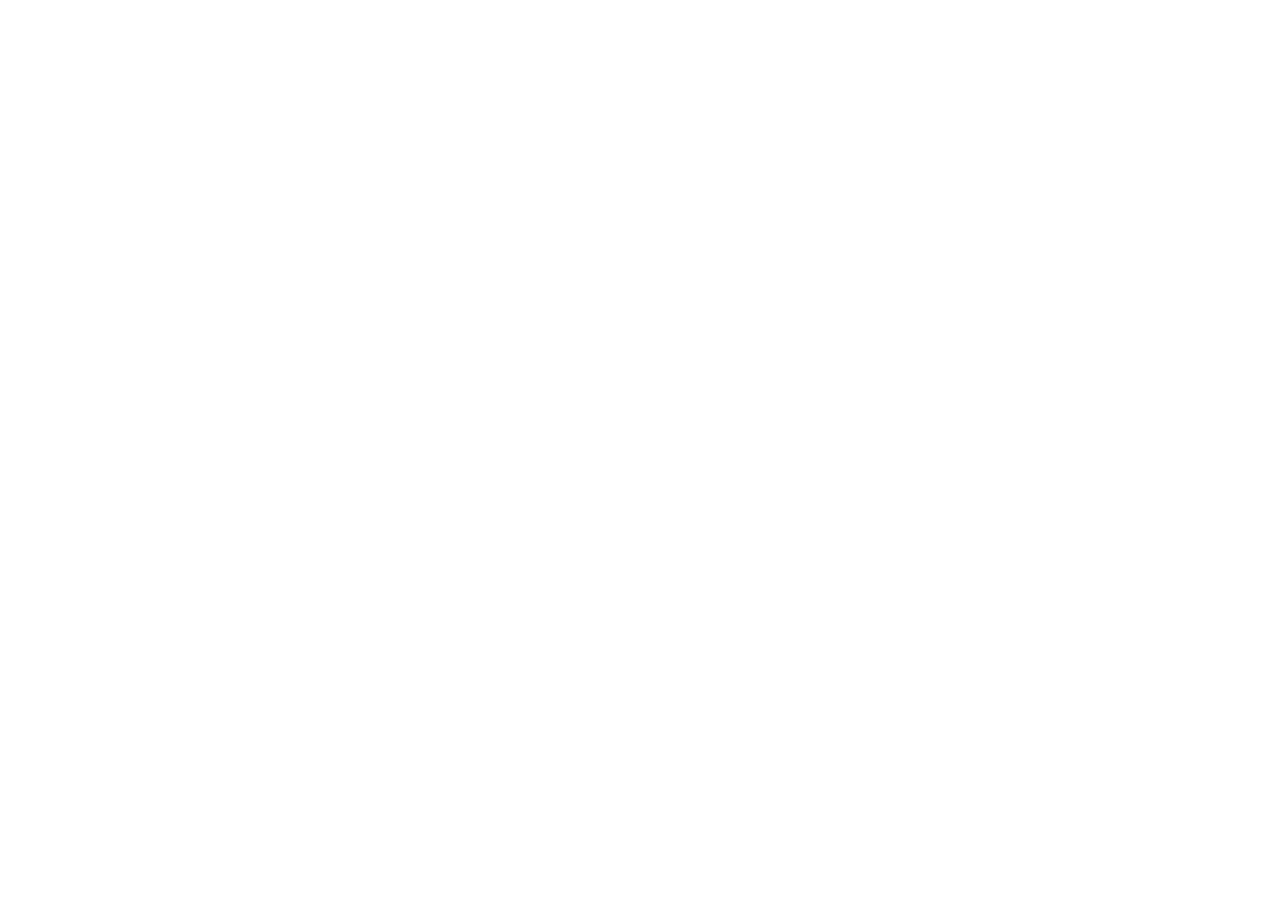
==== commit c6ffb146: "Render app home route on Pages subpath" ====
--- a/site/index.html
+++ b/site/index.html
@@ -6,6 +6,8 @@
     <meta
       name="viewport"
       content="width=device-width, initial-scale=1.0, maximum-scale=1" />
+    <base href="/ai-developer-quality-tool-demo/" />
+    <script>if (location.pathname === "/ai-developer-quality-tool-demo/") history.replaceState(null, "", "/");</script>
     <title>FlowPilot AI Workflow Agent</title>
     <meta name="description" content="AI-powered CRM intake, workflow routing, approvals, and operations visibility." />
 
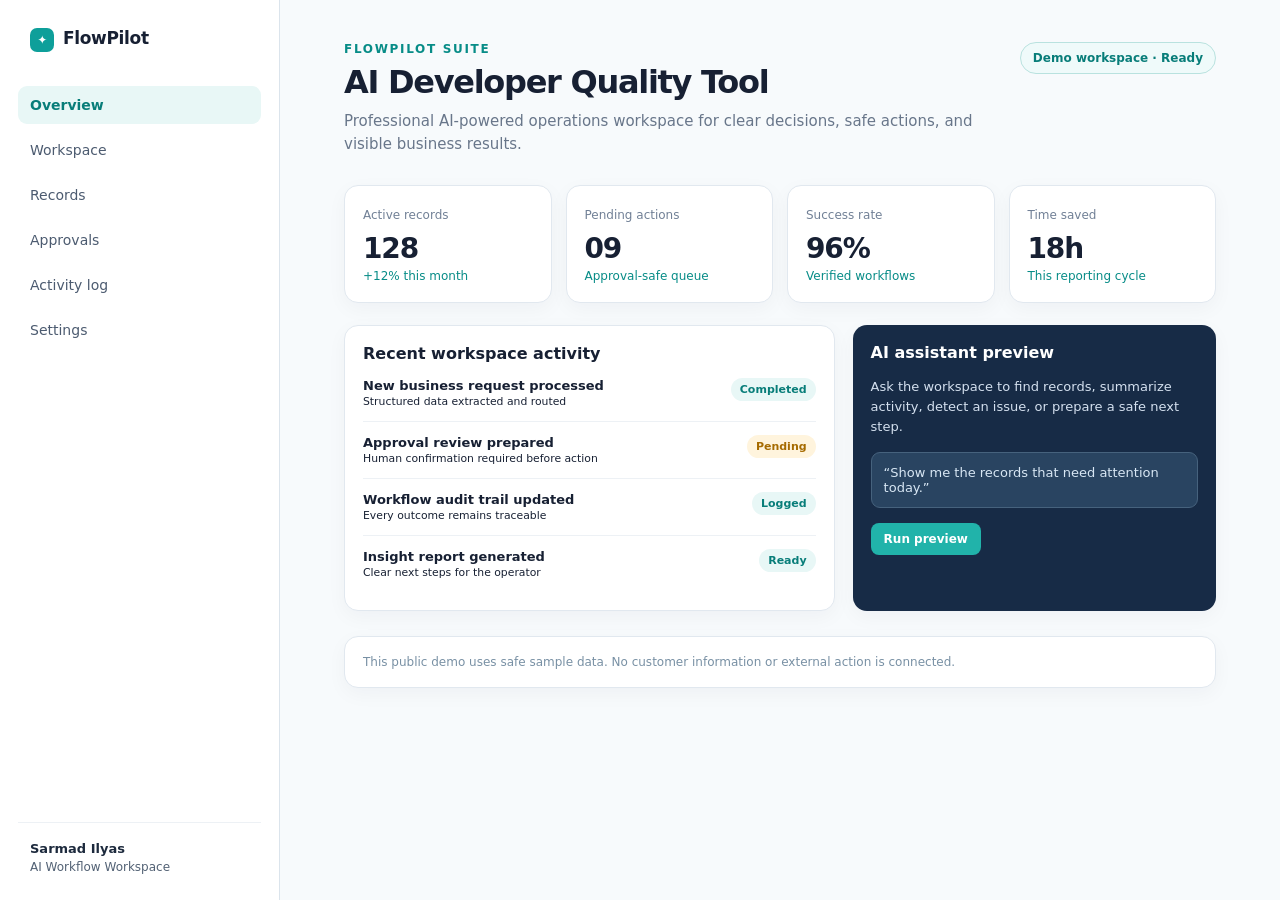
==== commit ebbea50d: "Render self-contained visible demo workspace" ====
--- a/site/index.html
+++ b/site/index.html
@@ -1,86 +1,11 @@
 <!doctype html>
 <html lang="en">
-
-  <head>
-    <meta charset="UTF-8" />
-    <meta
-      name="viewport"
-      content="width=device-width, initial-scale=1.0, maximum-scale=1" />
-    <base href="/ai-developer-quality-tool-demo/" />
-    <script>if (location.pathname === "/ai-developer-quality-tool-demo/") history.replaceState(null, "", "/");</script>
-    <title>FlowPilot AI Workflow Agent</title>
-    <meta name="description" content="AI-powered CRM intake, workflow routing, approvals, and operations visibility." />
-
-    <script type="module" crossorigin src="./assets/index-KkXQKUZi.js"></script>
-    <link rel="stylesheet" crossorigin href="./assets/index-B0AUZnfq.css">
-  </head>
-
-  <body>
-    <script id="manus-runtime">window.__MANUS_HOST_DEV__ = false;
-(function(){"use strict";var Mr={exports:{}},Kn={};/**
- * @license React
- * react-jsx-runtime.production.js
- *
- * Copyright (c) Meta Platforms, Inc. and affiliates.
- *
- * This source code is licensed under the MIT license found in the
- * LICENSE file in the root directory of this source tree.
- */var Fc;function dm(){if(Fc)return Kn;Fc=1;var r=Symbol.for("react.transitional.element"),i=Symbol.for("react.fragment");function c(s,d,m){var x=null;if(m!==void 0&&(x=""+m),d.key!==void 0&&(x=""+d.key),"key"in d){m={};for(var R in d)R!=="key"&&(m[R]=d[R])}else m=d;return d=m.ref,{$$typeof:r,type:s,key:x,ref:d!==void 0?d:null,props:m}}return Kn.Fragment=i,Kn.jsx=c,Kn.jsxs=c,Kn}var Ic;function fm(){return Ic||(Ic=1,Mr.exports=dm()),Mr.exports}var h=fm(),Ar={exports:{}},Pn={},Rr={exports:{}},Nr={};/**
- * @license React
- * scheduler.production.js
- *
- * Copyright (c) Meta Platforms, Inc. and affiliates.
- *
- * This source code is licensed under the MIT license found in the
- * LICENSE file in the root directory of this source tree.
- */var tu;function hm(){return tu||(tu=1,function(r){function i(A,q){var B=A.length;A.push(q);t:for(;0<B;){var bt=B-1>>>1,p=A[bt];if(0<d(p,q))A[bt]=q,A[B]=p,B=bt;else break t}}function c(A){return A.length===0?null:A[0]}function s(A){if(A.length===0)return null;var q=A[0],B=A.pop();if(B!==q){A[0]=B;t:for(var bt=0,p=A.length,O=p>>>1;bt<O;){var X=2*(bt+1)-1,G=A[X],Z=X+1,st=A[Z];if(0>d(G,B))Z<p&&0>d(st,G)?(A[bt]=st,A[Z]=B,bt=Z):(A[bt]=G,A[X]=B,bt=X);else if(Z<p&&0>d(st,B))A[bt]=st,A[Z]=B,bt=Z;else break t}}return q}function d(A,q){var B=A.sortIndex-q.sortIndex;return B!==0?B:A.id-q.id}if(r.unstable_now=void 0,typeof performance=="object"&&typeof performance.now=="function"){var m=performance;r.unstable_now=function(){return m.now()}}else{var x=Date,R=x.now();r.unstable_now=function(){return x.now()-R}}var C=[],v=[],D=1,j=null,J=3,at=!1,$=!1,nt=!1,ct=!1,ht=typeof setTimeout=="function"?setTimeout:null,St=typeof clearTimeout=="function"?clearTimeout:null,_=typeof setImmediate<"u"?setImmediate:null;function Y(A){for(var q=c(v);q!==null;){if(q.callback===null)s(v);else if(q.startTime<=A)s(v),q.sortIndex=q.expirationTime,i(C,q);else break;q=c(v)}}function H(A){if(nt=!1,Y(A),!$)if(c(C)!==null)$=!0,it||(it=!0,Bt());else{var q=c(v);q!==null&&Mt(H,q.startTime-A)}}var it=!1,rt=-1,V=5,xt=-1;function Be(){return ct?!0:!(r.unstable_now()-xt<V)}function te(){if(ct=!1,it){var A=r.unstable_now();xt=A;var q=!0;try{t:{$=!1,nt&&(nt=!1,St(rt),rt=-1),at=!0;var B=J;try{e:{for(Y(A),j=c(C);j!==null&&!(j.expirationTime>A&&Be());){var bt=j.callback;if(typeof bt=="function"){j.callback=null,J=j.priorityLevel;var p=bt(j.expirationTime<=A);if(A=r.unstable_now(),typeof p=="function"){j.callback=p,Y(A),q=!0;break e}j===c(C)&&s(C),Y(A)}else s(C);j=c(C)}if(j!==null)q=!0;else{var O=c(v);O!==null&&Mt(H,O.startTime-A),q=!1}}break t}finally{j=null,J=B,at=!1}q=void 0}}finally{q?Bt():it=!1}}}var Bt;if(typeof _=="function")Bt=function(){_(te)};else if(typeof MessageChannel<"u"){var me=new MessageChannel,Se=me.port2;me.port1.onmessage=te,Bt=function(){Se.postMessage(null)}}else Bt=function(){ht(te,0)};function Mt(A,q){rt=ht(function(){A(r.unstable_now())},q)}r.unstable_IdlePriority=5,r.unstable_ImmediatePriority=1,r.unstable_LowPriority=4,r.unstable_NormalPriority=3,r.unstable_Profiling=null,r.unstable_UserBlockingPriority=2,r.unstable_cancelCallback=function(A){A.callback=null},r.unstable_forceFrameRate=function(A){0>A||125<A?console.error("forceFrameRate takes a positive int between 0 and 125, forcing frame rates higher than 125 fps is not supported"):V=0<A?Math.floor(1e3/A):5},r.unstable_getCurrentPriorityLevel=function(){return J},r.unstable_next=function(A){switch(J){case 1:case 2:case 3:var q=3;break;default:q=J}var B=J;J=q;try{return A()}finally{J=B}},r.unstable_requestPaint=function(){ct=!0},r.unstable_runWithPriority=function(A,q){switch(A){case 1:case 2:case 3:case 4:case 5:break;default:A=3}var B=J;J=A;try{return q()}finally{J=B}},r.unstable_scheduleCallback=function(A,q,B){var bt=r.unstable_now();switch(typeof B=="object"&&B!==null?(B=B.delay,B=typeof B=="number"&&0<B?bt+B:bt):B=bt,A){case 1:var p=-1;break;case 2:p=250;break;case 5:p=1073741823;break;case 4:p=1e4;break;default:p=5e3}return p=B+p,A={id:D++,callback:q,priorityLevel:A,startTime:B,expirationTime:p,sortIndex:-1},B>bt?(A.sortIndex=B,i(v,A),c(C)===null&&A===c(v)&&(nt?(St(rt),rt=-1):nt=!0,Mt(H,B-bt))):(A.sortIndex=p,i(C,A),$||at||($=!0,it||(it=!0,Bt()))),A},r.unstable_shouldYield=Be,r.unstable_wrapCallback=function(A){var q=J;return function(){var B=J;J=q;try{return A.apply(this,arguments)}finally{J=B}}}}(Nr)),Nr}var eu;function mm(){return eu||(eu=1,Rr.exports=hm()),Rr.exports}var zr={exports:{}},ut={};/**
- * @license React
- * react.production.js
- *
- * Copyright (c) Meta Platforms, Inc. and affiliates.
- *
- * This source code is licensed under the MIT license found in the
- * LICENSE file in the root directory of this source tree.
- */var lu;function gm(){if(lu)return ut;lu=1;var r=Symbol.for("react.transitional.element"),i=Symbol.for("react.portal"),c=Symbol.for("react.fragment"),s=Symbol.for("react.strict_mode"),d=Symbol.for("react.profiler"),m=Symbol.for("react.consumer"),x=Symbol.for("react.context"),R=Symbol.for("react.forward_ref"),C=Symbol.for("react.suspense"),v=Symbol.for("react.memo"),D=Symbol.for("react.lazy"),j=Symbol.iterator;function J(p){return p===null||typeof p!="object"?null:(p=j&&p[j]||p["@@iterator"],typeof p=="function"?p:null)}var at={isMounted:function(){return!1},enqueueForceUpdate:function(){},enqueueReplaceState:function(){},enqueueSetState:function(){}},$=Object.assign,nt={};function ct(p,O,X){this.props=p,this.context=O,this.refs=nt,this.updater=X||at}ct.prototype.isReactComponent={},ct.prototype.setState=function(p,O){if(typeof p!="object"&&typeof p!="function"&&p!=null)throw Error("takes an object of state variables to update or a function which returns an object of state variables.");this.updater.enqueueSetState(this,p,O,"setState")},ct.prototype.forceUpdate=function(p){this.updater.enqueueForceUpdate(this,p,"forceUpdate")};function ht(){}ht.prototype=ct.prototype;function St(p,O,X){this.props=p,this.context=O,this.refs=nt,this.updater=X||at}var _=St.prototype=new ht;_.constructor=St,$(_,ct.prototype),_.isPureReactComponent=!0;var Y=Array.isArray,H={H:null,A:null,T:null,S:null,V:null},it=Object.prototype.hasOwnProperty;function rt(p,O,X,G,Z,st){return X=st.ref,{$$typeof:r,type:p,key:O,ref:X!==void 0?X:null,props:st}}function V(p,O){return rt(p.type,O,void 0,void 0,void 0,p.props)}function xt(p){return typeof p=="object"&&p!==null&&p.$$typeof===r}function Be(p){var O={"=":"=0",":":"=2"};return"$"+p.replace(/[=:]/g,function(X){return O[X]})}var te=/\/+/g;function Bt(p,O){return typeof p=="object"&&p!==null&&p.key!=null?Be(""+p.key):O.toString(36)}function me(){}function Se(p){switch(p.status){case"fulfilled":return p.value;case"rejected":throw p.reason;default:switch(typeof p.status=="string"?p.then(me,me):(p.status="pending",p.then(function(O){p.status==="pending"&&(p.status="fulfilled",p.value=O)},function(O){p.status==="pending"&&(p.status="rejected",p.reason=O)})),p.status){case"fulfilled":return p.value;case"rejected":throw p.reason}}throw p}function Mt(p,O,X,G,Z){var st=typeof p;(st==="undefined"||st==="boolean")&&(p=null);var I=!1;if(p===null)I=!0;else switch(st){case"bigint":case"string":case"number":I=!0;break;case"object":switch(p.$$typeof){case r:case i:I=!0;break;case D:return I=p._init,Mt(I(p._payload),O,X,G,Z)}}if(I)return Z=Z(p),I=G===""?"."+Bt(p,0):G,Y(Z)?(X="",I!=null&&(X=I.replace(te,"$&/")+"/"),Mt(Z,O,X,"",function(Jt){return Jt})):Z!=null&&(xt(Z)&&(Z=V(Z,X+(Z.key==null||p&&p.key===Z.key?"":(""+Z.key).replace(te,"$&/")+"/")+I)),O.push(Z)),1;I=0;var gt=G===""?".":G+":";if(Y(p))for(var Tt=0;Tt<p.length;Tt++)G=p[Tt],st=gt+Bt(G,Tt),I+=Mt(G,O,X,st,Z);else if(Tt=J(p),typeof Tt=="function")for(p=Tt.call(p),Tt=0;!(G=p.next()).done;)G=G.value,st=gt+Bt(G,Tt++),I+=Mt(G,O,X,st,Z);else if(st==="object"){if(typeof p.then=="function")return Mt(Se(p),O,X,G,Z);throw O=String(p),Error("Objects are not valid as a React child (found: "+(O==="[object Object]"?"object with keys {"+Object.keys(p).join(", ")+"}":O)+"). If you meant to render a collection of children, use an array instead.")}return I}function A(p,O,X){if(p==null)return p;var G=[],Z=0;return Mt(p,G,"","",function(st){return O.call(X,st,Z++)}),G}function q(p){if(p._status===-1){var O=p._result;O=O(),O.then(function(X){(p._status===0||p._status===-1)&&(p._status=1,p._result=X)},function(X){(p._status===0||p._status===-1)&&(p._status=2,p._result=X)}),p._status===-1&&(p._status=0,p._result=O)}if(p._status===1)return p._result.default;throw p._result}var B=typeof reportError=="function"?reportError:function(p){if(typeof window=="object"&&typeof window.ErrorEvent=="function"){var O=new window.ErrorEvent("error",{bubbles:!0,cancelable:!0,message:typeof p=="object"&&p!==null&&typeof p.message=="string"?String(p.message):String(p),error:p});if(!window.dispatchEvent(O))return}else if(typeof process=="object"&&typeof process.emit=="function"){process.emit("uncaughtException",p);return}console.error(p)};function bt(){}return ut.Children={map:A,forEach:function(p,O,X){A(p,function(){O.apply(this,arguments)},X)},count:function(p){var O=0;return A(p,function(){O++}),O},toArray:function(p){return A(p,function(O){return O})||[]},only:function(p){if(!xt(p))throw Error("React.Children.only expected to receive a single React element child.");return p}},ut.Component=ct,ut.Fragment=c,ut.Profiler=d,ut.PureComponent=St,ut.StrictMode=s,ut.Suspense=C,ut.__CLIENT_INTERNALS_DO_NOT_USE_OR_WARN_USERS_THEY_CANNOT_UPGRADE=H,ut.__COMPILER_RUNTIME={__proto__:null,c:function(p){return H.H.useMemoCache(p)}},ut.cache=function(p){return function(){return p.apply(null,arguments)}},ut.cloneElement=function(p,O,X){if(p==null)throw Error("The argument must be a React element, but you passed "+p+".");var G=$({},p.props),Z=p.key,st=void 0;if(O!=null)for(I in O.ref!==void 0&&(st=void 0),O.key!==void 0&&(Z=""+O.key),O)!it.call(O,I)||I==="key"||I==="__self"||I==="__source"||I==="ref"&&O.ref===void 0||(G[I]=O[I]);var I=arguments.length-2;if(I===1)G.children=X;else if(1<I){for(var gt=Array(I),Tt=0;Tt<I;Tt++)gt[Tt]=arguments[Tt+2];G.children=gt}return rt(p.type,Z,void 0,void 0,st,G)},ut.createContext=function(p){return p={$$typeof:x,_currentValue:p,_currentValue2:p,_threadCount:0,Provider:null,Consumer:null},p.Provider=p,p.Consumer={$$typeof:m,_context:p},p},ut.createElement=function(p,O,X){var G,Z={},st=null;if(O!=null)for(G in O.key!==void 0&&(st=""+O.key),O)it.call(O,G)&&G!=="key"&&G!=="__self"&&G!=="__source"&&(Z[G]=O[G]);var I=arguments.length-2;if(I===1)Z.children=X;else if(1<I){for(var gt=Array(I),Tt=0;Tt<I;Tt++)gt[Tt]=arguments[Tt+2];Z.children=gt}if(p&&p.defaultProps)for(G in I=p.defaultProps,I)Z[G]===void 0&&(Z[G]=I[G]);return rt(p,st,void 0,void 0,null,Z)},ut.createRef=function(){return{current:null}},ut.forwardRef=function(p){return{$$typeof:R,render:p}},ut.isValidElement=xt,ut.lazy=function(p){return{$$typeof:D,_payload:{_status:-1,_result:p},_init:q}},ut.memo=function(p,O){return{$$typeof:v,type:p,compare:O===void 0?null:O}},ut.startTransition=function(p){var O=H.T,X={};H.T=X;try{var G=p(),Z=H.S;Z!==null&&Z(X,G),typeof G=="object"&&G!==null&&typeof G.then=="function"&&G.then(bt,B)}catch(st){B(st)}finally{H.T=O}},ut.unstable_useCacheRefresh=function(){return H.H.useCacheRefresh()},ut.use=function(p){return H.H.use(p)},ut.useActionState=function(p,O,X){return H.H.useActionState(p,O,X)},ut.useCallback=function(p,O){return H.H.useCallback(p,O)},ut.useContext=function(p){return H.H.useContext(p)},ut.useDebugValue=function(){},ut.useDeferredValue=function(p,O){return H.H.useDeferredValue(p,O)},ut.useEffect=function(p,O,X){var G=H.H;if(typeof X=="function")throw Error("useEffect CRUD overload is not enabled in this build of React.");return G.useEffect(p,O)},ut.useId=function(){return H.H.useId()},ut.useImperativeHandle=function(p,O,X){return H.H.useImperativeHandle(p,O,X)},ut.useInsertionEffect=function(p,O){return H.H.useInsertionEffect(p,O)},ut.useLayoutEffect=function(p,O){return H.H.useLayoutEffect(p,O)},ut.useMemo=function(p,O){return H.H.useMemo(p,O)},ut.useOptimistic=function(p,O){return H.H.useOptimistic(p,O)},ut.useReducer=function(p,O,X){return H.H.useReducer(p,O,X)},ut.useRef=function(p){return H.H.useRef(p)},ut.useState=function(p){return H.H.useState(p)},ut.useSyncExternalStore=function(p,O,X){return H.H.useSyncExternalStore(p,O,X)},ut.useTransition=function(){return H.H.useTransition()},ut.version="19.1.1",ut}var au;function _r(){return au||(au=1,zr.exports=gm()),zr.exports}var kr={exports:{}},he={};/**
- * @license React
- * react-dom.production.js
- *
- * Copyright (c) Meta Platforms, Inc. and affiliates.
- *
- * This source code is licensed under the MIT license found in the
- * LICENSE file in the root directory of this source tree.
- */var nu;function pm(){if(nu)return he;nu=1;var r=_r();function i(C){var v="https://react.dev/errors/"+C;if(1<arguments.length){v+="?args[]="+encodeURIComponent(arguments[1]);for(var D=2;D<arguments.length;D++)v+="&args[]="+encodeURIComponent(arguments[D])}return"Minified React error #"+C+"; visit "+v+" for the full message or use the non-minified dev environment for full errors and additional helpful warnings."}function c(){}var s={d:{f:c,r:function(){throw Error(i(522))},D:c,C:c,L:c,m:c,X:c,S:c,M:c},p:0,findDOMNode:null},d=Symbol.for("react.portal");function m(C,v,D){var j=3<arguments.length&&arguments[3]!==void 0?arguments[3]:null;return{$$typeof:d,key:j==null?null:""+j,children:C,containerInfo:v,implementation:D}}var x=r.__CLIENT_INTERNALS_DO_NOT_USE_OR_WARN_USERS_THEY_CANNOT_UPGRADE;function R(C,v){if(C==="font")return"";if(typeof v=="string")return v==="use-credentials"?v:""}return he.__DOM_INTERNALS_DO_NOT_USE_OR_WARN_USERS_THEY_CANNOT_UPGRADE=s,he.createPortal=function(C,v){var D=2<arguments.length&&arguments[2]!==void 0?arguments[2]:null;if(!v||v.nodeType!==1&&v.nodeType!==9&&v.nodeType!==11)throw Error(i(299));return m(C,v,null,D)},he.flushSync=function(C){var v=x.T,D=s.p;try{if(x.T=null,s.p=2,C)return C()}finally{x.T=v,s.p=D,s.d.f()}},he.preconnect=function(C,v){typeof C=="string"&&(v?(v=v.crossOrigin,v=typeof v=="string"?v==="use-credentials"?v:"":void 0):v=null,s.d.C(C,v))},he.prefetchDNS=function(C){typeof C=="string"&&s.d.D(C)},he.preinit=function(C,v){if(typeof C=="string"&&v&&typeof v.as=="string"){var D=v.as,j=R(D,v.crossOrigin),J=typeof v.integrity=="string"?v.integrity:void 0,at=typeof v.fetchPriority=="string"?v.fetchPriority:void 0;D==="style"?s.d.S(C,typeof v.precedence=="string"?v.precedence:void 0,{crossOrigin:j,integrity:J,fetchPriority:at}):D==="script"&&s.d.X(C,{crossOrigin:j,integrity:J,fetchPriority:at,nonce:typeof v.nonce=="string"?v.nonce:void 0})}},he.preinitModule=function(C,v){if(typeof C=="string")if(typeof v=="object"&&v!==null){if(v.as==null||v.as==="script"){var D=R(v.as,v.crossOrigin);s.d.M(C,{crossOrigin:D,integrity:typeof v.integrity=="string"?v.integrity:void 0,nonce:typeof v.nonce=="string"?v.nonce:void 0})}}else v==null&&s.d.M(C)},he.preload=function(C,v){if(typeof C=="string"&&typeof v=="object"&&v!==null&&typeof v.as=="string"){var D=v.as,j=R(D,v.crossOrigin);s.d.L(C,D,{crossOrigin:j,integrity:typeof v.integrity=="string"?v.integrity:void 0,nonce:typeof v.nonce=="string"?v.nonce:void 0,type:typeof v.type=="string"?v.type:void 0,fetchPriority:typeof v.fetchPriority=="string"?v.fetchPriority:void 0,referrerPolicy:typeof v.referrerPolicy=="string"?v.referrerPolicy:void 0,imageSrcSet:typeof v.imageSrcSet=="string"?v.imageSrcSet:void 0,imageSizes:typeof v.imageSizes=="string"?v.imageSizes:void 0,media:typeof v.media=="string"?v.media:void 0})}},he.preloadModule=function(C,v){if(typeof C=="string")if(v){var D=R(v.as,v.crossOrigin);s.d.m(C,{as:typeof v.as=="string"&&v.as!=="script"?v.as:void 0,crossOrigin:D,integrity:typeof v.integrity=="string"?v.integrity:void 0})}else s.d.m(C)},he.requestFormReset=function(C){s.d.r(C)},he.unstable_batchedUpdates=function(C,v){return C(v)},he.useFormState=function(C,v,D){return x.H.useFormState(C,v,D)},he.useFormStatus=function(){return x.H.useHostTransitionStatus()},he.version="19.1.1",he}var ou;function ym(){if(ou)return kr.exports;ou=1;function r(){if(!(typeof __REACT_DEVTOOLS_GLOBAL_HOOK__>"u"||typeof __REACT_DEVTOOLS_GLOBAL_HOOK__.checkDCE!="function"))try{__REACT_DEVTOOLS_GLOBAL_HOOK__.checkDCE(r)}catch(i){console.error(i)}}return r(),kr.exports=pm(),kr.exports}/**
- * @license React
- * react-dom-client.production.js
- *
- * Copyright (c) Meta Platforms, Inc. and affiliates.
- *
- * This source code is licensed under the MIT license found in the
- * LICENSE file in the root directory of this source tree.
- */var iu;function vm(){if(iu)return Pn;iu=1;var r=mm(),i=_r(),c=ym();function s(t){var e="https://react.dev/errors/"+t;if(1<arguments.length){e+="?args[]="+encodeURIComponent(arguments[1]);for(var l=2;l<arguments.length;l++)e+="&args[]="+encodeURIComponent(arguments[l])}return"Minified React error #"+t+"; visit "+e+" for the full message or use the non-minified dev environment for full errors and additional helpful warnings."}function d(t){return!(!t||t.nodeType!==1&&t.nodeType!==9&&t.nodeType!==11)}function m(t){var e=t,l=t;if(t.alternate)for(;e.return;)e=e.return;else{t=e;do e=t,(e.flags&4098)!==0&&(l=e.return),t=e.return;while(t)}return e.tag===3?l:null}function x(t){if(t.tag===13){var e=t.memoizedState;if(e===null&&(t=t.alternate,t!==null&&(e=t.memoizedState)),e!==null)return e.dehydrated}return null}function R(t){if(m(t)!==t)throw Error(s(188))}function C(t){var e=t.alternate;if(!e){if(e=m(t),e===null)throw Error(s(188));return e!==t?null:t}for(var l=t,a=e;;){var n=l.return;if(n===null)break;var o=n.alternate;if(o===null){if(a=n.return,a!==null){l=a;continue}break}if(n.child===o.child){for(o=n.child;o;){if(o===l)return R(n),t;if(o===a)return R(n),e;o=o.sibling}throw Error(s(188))}if(l.return!==a.return)l=n,a=o;else{for(var u=!1,f=n.child;f;){if(f===l){u=!0,l=n,a=o;break}if(f===a){u=!0,a=n,l=o;break}f=f.sibling}if(!u){for(f=o.child;f;){if(f===l){u=!0,l=o,a=n;break}if(f===a){u=!0,a=o,l=n;break}f=f.sibling}if(!u)throw Error(s(189))}}if(l.alternate!==a)throw Error(s(190))}if(l.tag!==3)throw Error(s(188));return l.stateNode.current===l?t:e}function v(t){var e=t.tag;if(e===5||e===26||e===27||e===6)return t;for(t=t.child;t!==null;){if(e=v(t),e!==null)return e;t=t.sibling}return null}var D=Object.assign,j=Symbol.for("react.element"),J=Symbol.for("react.transitional.element"),at=Symbol.for("react.portal"),$=Symbol.for("react.fragment"),nt=Symbol.for("react.strict_mode"),ct=Symbol.for("react.profiler"),ht=Symbol.for("react.provider"),St=Symbol.for("react.consumer"),_=Symbol.for("react.context"),Y=Symbol.for("react.forward_ref"),H=Symbol.for("react.suspense"),it=Symbol.for("react.suspense_list"),rt=Symbol.for("react.memo"),V=Symbol.for("react.lazy"),xt=Symbol.for("react.activity"),Be=Symbol.for("react.memo_cache_sentinel"),te=Symbol.iterator;function Bt(t){return t===null||typeof t!="object"?null:(t=te&&t[te]||t["@@iterator"],typeof t=="function"?t:null)}var me=Symbol.for("react.client.reference");function Se(t){if(t==null)return null;if(typeof t=="function")return t.$$typeof===me?null:t.displayName||t.name||null;if(typeof t=="string")return t;switch(t){case $:return"Fragment";case ct:return"Profiler";case nt:return"StrictMode";case H:return"Suspense";case it:return"SuspenseList";case xt:return"Activity"}if(typeof t=="object")switch(t.$$typeof){case at:return"Portal";case _:return(t.displayName||"Context")+".Provider";case St:return(t._context.displayName||"Context")+".Consumer";case Y:var e=t.render;return t=t.displayName,t||(t=e.displayName||e.name||"",t=t!==""?"ForwardRef("+t+")":"ForwardRef"),t;case rt:return e=t.displayName||null,e!==null?e:Se(t.type)||"Memo";case V:e=t._payload,t=t._init;try{return Se(t(e))}catch{}}return null}var Mt=Array.isArray,A=i.__CLIENT_INTERNALS_DO_NOT_USE_OR_WARN_USERS_THEY_CANNOT_UPGRADE,q=c.__DOM_INTERNALS_DO_NOT_USE_OR_WARN_USERS_THEY_CANNOT_UPGRADE,B={pending:!1,data:null,method:null,action:null},bt=[],p=-1;function O(t){return{current:t}}function X(t){0>p||(t.current=bt[p],bt[p]=null,p--)}function G(t,e){p++,bt[p]=t.current,t.current=e}var Z=O(null),st=O(null),I=O(null),gt=O(null);function Tt(t,e){switch(G(I,e),G(st,t),G(Z,null),e.nodeType){case 9:case 11:t=(t=e.documentElement)&&(t=t.namespaceURI)?Uh(t):0;break;default:if(t=e.tagName,e=e.namespaceURI)e=Uh(e),t=Gh(e,t);else switch(t){case"svg":t=1;break;case"math":t=2;break;default:t=0}}X(Z),G(Z,t)}function Jt(){X(Z),X(st),X(I)}function Ke(t){t.memoizedState!==null&&G(gt,t);var e=Z.current,l=Gh(e,t.type);e!==l&&(G(st,t),G(Z,l))}function Ce(t){st.current===t&&(X(Z),X(st)),gt.current===t&&(X(gt),Wo._currentValue=B)}var Pe=Object.prototype.hasOwnProperty,yl=r.unstable_scheduleCallback,sn=r.unstable_cancelCallback,Ca=r.unstable_shouldYield,ri=r.unstable_requestPaint,ge=r.unstable_now,si=r.unstable_getCurrentPriorityLevel,Ul=r.unstable_ImmediatePriority,Fn=r.unstable_UserBlockingPriority,nl=r.unstable_NormalPriority,ci=r.unstable_LowPriority,Gl=r.unstable_IdlePriority,ui=r.log,Ea=r.unstable_setDisableYieldValue,ql=null,Wt=null;function Je(t){if(typeof ui=="function"&&Ea(t),Wt&&typeof Wt.setStrictMode=="function")try{Wt.setStrictMode(ql,t)}catch{}}var $t=Math.clz32?Math.clz32:fi,di=Math.log,Ta=Math.LN2;function fi(t){return t>>>=0,t===0?32:31-(di(t)/Ta|0)|0}var L=256,cn=4194304;function vl(t){var e=t&42;if(e!==0)return e;switch(t&-t){case 1:return 1;case 2:return 2;case 4:return 4;case 8:return 8;case 16:return 16;case 32:return 32;case 64:return 64;case 128:return 128;case 256:case 512:case 1024:case 2048:case 4096:case 8192:case 16384:case 32768:case 65536:case 131072:case 262144:case 524288:case 1048576:case 2097152:return t&4194048;case 4194304:case 8388608:case 16777216:case 33554432:return t&62914560;case 67108864:return 67108864;case 134217728:return 134217728;case 268435456:return 268435456;case 536870912:return 536870912;case 1073741824:return 0;default:return t}}function un(t,e,l){var a=t.pendingLanes;if(a===0)return 0;var n=0,o=t.suspendedLanes,u=t.pingedLanes;t=t.warmLanes;var f=a&134217727;return f!==0?(a=f&~o,a!==0?n=vl(a):(u&=f,u!==0?n=vl(u):l||(l=f&~t,l!==0&&(n=vl(l))))):(f=a&~o,f!==0?n=vl(f):u!==0?n=vl(u):l||(l=a&~t,l!==0&&(n=vl(l)))),n===0?0:e!==0&&e!==n&&(e&o)===0&&(o=n&-n,l=e&-e,o>=l||o===32&&(l&4194048)!==0)?e:n}function Dt(t,e){return(t.pendingLanes&~(t.suspendedLanes&~t.pingedLanes)&e)===0}function In(t,e){switch(t){case 1:case 2:case 4:case 8:case 64:return e+250;case 16:case 32:case 128:case 256:case 512:case 1024:case 2048:case 4096:case 8192:case 16384:case 32768:case 65536:case 131072:case 262144:case 524288:case 1048576:case 2097152:return e+5e3;case 4194304:case 8388608:case 16777216:case 33554432:return-1;case 67108864:case 134217728:case 268435456:case 536870912:case 1073741824:return-1;default:return-1}}function to(){var t=L;return L<<=1,(L&4194048)===0&&(L=256),t}function hi(){var t=cn;return cn<<=1,(cn&62914560)===0&&(cn=4194304),t}function eo(t){for(var e=[],l=0;31>l;l++)e.push(t);return e}function Da(t,e){t.pendingLanes|=e,e!==268435456&&(t.suspendedLanes=0,t.pingedLanes=0,t.warmLanes=0)}function ts(t,e,l,a,n,o){var u=t.pendingLanes;t.pendingLanes=l,t.suspendedLanes=0,t.pingedLanes=0,t.warmLanes=0,t.expiredLanes&=l,t.entangledLanes&=l,t.errorRecoveryDisabledLanes&=l,t.shellSuspendCounter=0;var f=t.entanglements,g=t.expirationTimes,S=t.hiddenUpdates;for(l=u&~l;0<l;){var N=31-$t(l),k=1<<N;f[N]=0,g[N]=-1;var E=S[N];if(E!==null)for(S[N]=null,N=0;N<E.length;N++){var T=E[N];T!==null&&(T.lane&=-536870913)}l&=~k}a!==0&&mi(t,a,0),o!==0&&n===0&&t.tag!==0&&(t.suspendedLanes|=o&~(u&~e))}function mi(t,e,l){t.pendingLanes|=e,t.suspendedLanes&=~e;var a=31-$t(e);t.entangledLanes|=e,t.entanglements[a]=t.entanglements[a]|1073741824|l&4194090}function gi(t,e){var l=t.entangledLanes|=e;for(t=t.entanglements;l;){var a=31-$t(l),n=1<<a;n&e|t[a]&e&&(t[a]|=e),l&=~n}}function lo(t){switch(t){case 2:t=1;break;case 8:t=4;break;case 32:t=16;break;case 256:case 512:case 1024:case 2048:case 4096:case 8192:case 16384:case 32768:case 65536:case 131072:case 262144:case 524288:case 1048576:case 2097152:case 4194304:case 8388608:case 16777216:case 33554432:t=128;break;case 268435456:t=134217728;break;default:t=0}return t}function ao(t){return t&=-t,2<t?8<t?(t&134217727)!==0?32:268435456:8:2}function pi(){var t=q.p;return t!==0?t:(t=window.event,t===void 0?32:om(t.type))}function es(t,e){var l=q.p;try{return q.p=t,e()}finally{q.p=l}}var ol=Math.random().toString(36).slice(2),ee="__reactFiber$"+ol,pe="__reactProps$"+ol,Yl="__reactContainer$"+ol,no="__reactEvents$"+ol,ls="__reactListeners$"+ol,as="__reactHandles$"+ol,yi="__reactResources$"+ol,Ma="__reactMarker$"+ol;function oo(t){delete t[ee],delete t[pe],delete t[no],delete t[ls],delete t[as]}function Vl(t){var e=t[ee];if(e)return e;for(var l=t.parentNode;l;){if(e=l[Yl]||l[ee]){if(l=e.alternate,e.child!==null||l!==null&&l.child!==null)for(t=Xh(t);t!==null;){if(l=t[ee])return l;t=Xh(t)}return e}t=l,l=t.parentNode}return null}function Xl(t){if(t=t[ee]||t[Yl]){var e=t.tag;if(e===5||e===6||e===13||e===26||e===27||e===3)return t}return null}function Aa(t){var e=t.tag;if(e===5||e===26||e===27||e===6)return t.stateNode;throw Error(s(33))}function Zl(t){var e=t[yi];return e||(e=t[yi]={hoistableStyles:new Map,hoistableScripts:new Map}),e}function Vt(t){t[Ma]=!0}var vi=new Set,bi={};function bl(t,e){We(t,e),We(t+"Capture",e)}function We(t,e){for(bi[t]=e,t=0;t<e.length;t++)vi.add(e[t])}var ns=RegExp("^[:A-Z_a-z\\u00C0-\\u00D6\\u00D8-\\u00F6\\u00F8-\\u02FF\\u0370-\\u037D\\u037F-\\u1FFF\\u200C-\\u200D\\u2070-\\u218F\\u2C00-\\u2FEF\\u3001-\\uD7FF\\uF900-\\uFDCF\\uFDF0-\\uFFFD][:A-Z_a-z\\u00C0-\\u00D6\\u00D8-\\u00F6\\u00F8-\\u02FF\\u0370-\\u037D\\u037F-\\u1FFF\\u200C-\\u200D\\u2070-\\u218F\\u2C00-\\u2FEF\\u3001-\\uD7FF\\uF900-\\uFDCF\\uFDF0-\\uFFFD\\-.0-9\\u00B7\\u0300-\\u036F\\u203F-\\u2040]*$"),xi={},wi={};function Ra(t){return Pe.call(wi,t)?!0:Pe.call(xi,t)?!1:ns.test(t)?wi[t]=!0:(xi[t]=!0,!1)}function M(t,e,l){if(Ra(e))if(l===null)t.removeAttribute(e);else{switch(typeof l){case"undefined":case"function":case"symbol":t.removeAttribute(e);return;case"boolean":var a=e.toLowerCase().slice(0,5);if(a!=="data-"&&a!=="aria-"){t.removeAttribute(e);return}}t.setAttribute(e,""+l)}}function tt(t,e,l){if(l===null)t.removeAttribute(e);else{switch(typeof l){case"undefined":case"function":case"symbol":case"boolean":t.removeAttribute(e);return}t.setAttribute(e,""+l)}}function Ot(t,e,l,a){if(a===null)t.removeAttribute(l);else{switch(typeof a){case"undefined":case"function":case"symbol":case"boolean":t.removeAttribute(l);return}t.setAttributeNS(e,l,""+a)}}var le,Ee;function ae(t){if(le===void 0)try{throw Error()}catch(l){var e=l.stack.trim().match(/\n( *(at )?)/);le=e&&e[1]||"",Ee=-1<l.stack.indexOf(`
-    at`)?" (<anonymous>)":-1<l.stack.indexOf("@")?"@unknown:0:0":""}return`
-`+le+t+Ee}var Le=!1;function He(t,e){if(!t||Le)return"";Le=!0;var l=Error.prepareStackTrace;Error.prepareStackTrace=void 0;try{var a={DetermineComponentFrameRoot:function(){try{if(e){var k=function(){throw Error()};if(Object.defineProperty(k.prototype,"props",{set:function(){throw Error()}}),typeof Reflect=="object"&&Reflect.construct){try{Reflect.construct(k,[])}catch(T){var E=T}Reflect.construct(t,[],k)}else{try{k.call()}catch(T){E=T}t.call(k.prototype)}}else{try{throw Error()}catch(T){E=T}(k=t())&&typeof k.catch=="function"&&k.catch(function(){})}}catch(T){if(T&&E&&typeof T.stack=="string")return[T.stack,E.stack]}return[null,null]}};a.DetermineComponentFrameRoot.displayName="DetermineComponentFrameRoot";var n=Object.getOwnPropertyDescriptor(a.DetermineComponentFrameRoot,"name");n&&n.configurable&&Object.defineProperty(a.DetermineComponentFrameRoot,"name",{value:"DetermineComponentFrameRoot"});var o=a.DetermineComponentFrameRoot(),u=o[0],f=o[1];if(u&&f){var g=u.split(`
-`),S=f.split(`
-`);for(n=a=0;a<g.length&&!g[a].includes("DetermineComponentFrameRoot");)a++;for(;n<S.length&&!S[n].includes("DetermineComponentFrameRoot");)n++;if(a===g.length||n===S.length)for(a=g.length-1,n=S.length-1;1<=a&&0<=n&&g[a]!==S[n];)n--;for(;1<=a&&0<=n;a--,n--)if(g[a]!==S[n]){if(a!==1||n!==1)do if(a--,n--,0>n||g[a]!==S[n]){var N=`
-`+g[a].replace(" at new "," at ");return t.displayName&&N.includes("<anonymous>")&&(N=N.replace("<anonymous>",t.displayName)),N}while(1<=a&&0<=n);break}}}finally{Le=!1,Error.prepareStackTrace=l}return(l=t?t.displayName||t.name:"")?ae(l):""}function Ql(t){switch(t.tag){case 26:case 27:case 5:return ae(t.type);case 16:return ae("Lazy");case 13:return ae("Suspense");case 19:return ae("SuspenseList");case 0:case 15:return He(t.type,!1);case 11:return He(t.type.render,!1);case 1:return He(t.type,!0);case 31:return ae("Activity");default:return""}}function xl(t){try{var e="";do e+=Ql(t),t=t.return;while(t);return e}catch(l){return`
-Error generating stack: `+l.message+`
-`+l.stack}}function Xt(t){switch(typeof t){case"bigint":case"boolean":case"number":case"string":case"undefined":return t;case"object":return t;default:return""}}function il(t){var e=t.type;return(t=t.nodeName)&&t.toLowerCase()==="input"&&(e==="checkbox"||e==="radio")}function ve(t){var e=il(t)?"checked":"value",l=Object.getOwnPropertyDescriptor(t.constructor.prototype,e),a=""+t[e];if(!t.hasOwnProperty(e)&&typeof l<"u"&&typeof l.get=="function"&&typeof l.set=="function"){var n=l.get,o=l.set;return Object.defineProperty(t,e,{configurable:!0,get:function(){return n.call(this)},set:function(u){a=""+u,o.call(this,u)}}),Object.defineProperty(t,e,{enumerable:l.enumerable}),{getValue:function(){return a},setValue:function(u){a=""+u},stopTracking:function(){t._valueTracker=null,delete t[e]}}}}function re(t){t._valueTracker||(t._valueTracker=ve(t))}function rl(t){if(!t)return!1;var e=t._valueTracker;if(!e)return!0;var l=e.getValue(),a="";return t&&(a=il(t)?t.checked?"true":"false":t.value),t=a,t!==l?(e.setValue(t),!0):!1}function wl(t){if(t=t||(typeof document<"u"?document:void 0),typeof t>"u")return null;try{return t.activeElement||t.body}catch{return t.body}}var dn=/[\n"\\]/g;function se(t){return t.replace(dn,function(e){return"\\"+e.charCodeAt(0).toString(16)+" "})}function Kl(t,e,l,a,n,o,u,f){t.name="",u!=null&&typeof u!="function"&&typeof u!="symbol"&&typeof u!="boolean"?t.type=u:t.removeAttribute("type"),e!=null?u==="number"?(e===0&&t.value===""||t.value!=e)&&(t.value=""+Xt(e)):t.value!==""+Xt(e)&&(t.value=""+Xt(e)):u!=="submit"&&u!=="reset"||t.removeAttribute("value"),e!=null?Pl(t,u,Xt(e)):l!=null?Pl(t,u,Xt(l)):a!=null&&t.removeAttribute("value"),n==null&&o!=null&&(t.defaultChecked=!!o),n!=null&&(t.checked=n&&typeof n!="function"&&typeof n!="symbol"),f!=null&&typeof f!="function"&&typeof f!="symbol"&&typeof f!="boolean"?t.name=""+Xt(f):t.removeAttribute("name")}function Na(t,e,l,a,n,o,u,f){if(o!=null&&typeof o!="function"&&typeof o!="symbol"&&typeof o!="boolean"&&(t.type=o),e!=null||l!=null){if(!(o!=="submit"&&o!=="reset"||e!=null))return;l=l!=null?""+Xt(l):"",e=e!=null?""+Xt(e):l,f||e===t.value||(t.value=e),t.defaultValue=e}a=a??n,a=typeof a!="function"&&typeof a!="symbol"&&!!a,t.checked=f?t.checked:!!a,t.defaultChecked=!!a,u!=null&&typeof u!="function"&&typeof u!="symbol"&&typeof u!="boolean"&&(t.name=u)}function Pl(t,e,l){e==="number"&&wl(t.ownerDocument)===t||t.defaultValue===""+l||(t.defaultValue=""+l)}function $e(t,e,l,a){if(t=t.options,e){e={};for(var n=0;n<l.length;n++)e["$"+l[n]]=!0;for(l=0;l<t.length;l++)n=e.hasOwnProperty("$"+t[l].value),t[l].selected!==n&&(t[l].selected=n),n&&a&&(t[l].defaultSelected=!0)}else{for(l=""+Xt(l),e=null,n=0;n<t.length;n++){if(t[n].value===l){t[n].selected=!0,a&&(t[n].defaultSelected=!0);return}e!==null||t[n].disabled||(e=t[n])}e!==null&&(e.selected=!0)}}function za(t,e,l){if(e!=null&&(e=""+Xt(e),e!==t.value&&(t.value=e),l==null)){t.defaultValue!==e&&(t.defaultValue=e);return}t.defaultValue=l!=null?""+Xt(l):""}function _a(t,e,l,a){if(e==null){if(a!=null){if(l!=null)throw Error(s(92));if(Mt(a)){if(1<a.length)throw Error(s(93));a=a[0]}l=a}l==null&&(l=""),e=l}l=Xt(e),t.defaultValue=l,a=t.textContent,a===l&&a!==""&&a!==null&&(t.value=a)}function Fe(t,e){if(e){var l=t.firstChild;if(l&&l===t.lastChild&&l.nodeType===3){l.nodeValue=e;return}}t.textContent=e}var fn=new Set("animationIterationCount aspectRatio borderImageOutset borderImageSlice borderImageWidth boxFlex boxFlexGroup boxOrdinalGroup columnCount columns flex flexGrow flexPositive flexShrink flexNegative flexOrder gridArea gridRow gridRowEnd gridRowSpan gridRowStart gridColumn gridColumnEnd gridColumnSpan gridColumnStart fontWeight lineClamp lineHeight opacity order orphans scale tabSize widows zIndex zoom fillOpacity floodOpacity stopOpacity strokeDasharray strokeDashoffset strokeMiterlimit strokeOpacity strokeWidth MozAnimationIterationCount MozBoxFlex MozBoxFlexGroup MozLineClamp msAnimationIterationCount msFlex msZoom msFlexGrow msFlexNegative msFlexOrder msFlexPositive msFlexShrink msGridColumn msGridColumnSpan msGridRow msGridRowSpan WebkitAnimationIterationCount WebkitBoxFlex WebKitBoxFlexGroup WebkitBoxOrdinalGroup WebkitColumnCount WebkitColumns WebkitFlex WebkitFlexGrow WebkitFlexPositive WebkitFlexShrink WebkitLineClamp".split(" "));function ka(t,e,l){var a=e.indexOf("--")===0;l==null||typeof l=="boolean"||l===""?a?t.setProperty(e,""):e==="float"?t.cssFloat="":t[e]="":a?t.setProperty(e,l):typeof l!="number"||l===0||fn.has(e)?e==="float"?t.cssFloat=l:t[e]=(""+l).trim():t[e]=l+"px"}function Oa(t,e,l){if(e!=null&&typeof e!="object")throw Error(s(62));if(t=t.style,l!=null){for(var a in l)!l.hasOwnProperty(a)||e!=null&&e.hasOwnProperty(a)||(a.indexOf("--")===0?t.setProperty(a,""):a==="float"?t.cssFloat="":t[a]="");for(var n in e)a=e[n],e.hasOwnProperty(n)&&l[n]!==a&&ka(t,n,a)}else for(var o in e)e.hasOwnProperty(o)&&ka(t,o,e[o])}function ja(t){if(t.indexOf("-")===-1)return!1;switch(t){case"annotation-xml":case"color-profile":case"font-face":case"font-face-src":case"font-face-uri":case"font-face-format":case"font-face-name":case"missing-glyph":return!1;default:return!0}}var Si=new Map([["acceptCharset","accept-charset"],["htmlFor","for"],["httpEquiv","http-equiv"],["crossOrigin","crossorigin"],["accentHeight","accent-height"],["alignmentBaseline","alignment-baseline"],["arabicForm","arabic-form"],["baselineShift","baseline-shift"],["capHeight","cap-height"],["clipPath","clip-path"],["clipRule","clip-rule"],["colorInterpolation","color-interpolation"],["colorInterpolationFilters","color-interpolation-filters"],["colorProfile","color-profile"],["colorRendering","color-rendering"],["dominantBaseline","dominant-baseline"],["enableBackground","enable-background"],["fillOpacity","fill-opacity"],["fillRule","fill-rule"],["floodColor","flood-color"],["floodOpacity","flood-opacity"],["fontFamily","font-family"],["fontSize","font-size"],["fontSizeAdjust","font-size-adjust"],["fontStretch","font-stretch"],["fontStyle","font-style"],["fontVariant","font-variant"],["fontWeight","font-weight"],["glyphName","glyph-name"],["glyphOrientationHorizontal","glyph-orientation-horizontal"],["glyphOrientationVertical","glyph-orientation-vertical"],["horizAdvX","horiz-adv-x"],["horizOriginX","horiz-origin-x"],["imageRendering","image-rendering"],["letterSpacing","letter-spacing"],["lightingColor","lighting-color"],["markerEnd","marker-end"],["markerMid","marker-mid"],["markerStart","marker-start"],["overlinePosition","overline-position"],["overlineThickness","overline-thickness"],["paintOrder","paint-order"],["panose-1","panose-1"],["pointerEvents","pointer-events"],["renderingIntent","rendering-intent"],["shapeRendering","shape-rendering"],["stopColor","stop-color"],["stopOpacity","stop-opacity"],["strikethroughPosition","strikethrough-position"],["strikethroughThickness","strikethrough-thickness"],["strokeDasharray","stroke-dasharray"],["strokeDashoffset","stroke-dashoffset"],["strokeLinecap","stroke-linecap"],["strokeLinejoin","stroke-linejoin"],["strokeMiterlimit","stroke-miterlimit"],["strokeOpacity","stroke-opacity"],["strokeWidth","stroke-width"],["textAnchor","text-anchor"],["textDecoration","text-decoration"],["textRendering","text-rendering"],["transformOrigin","transform-origin"],["underlinePosition","underline-position"],["underlineThickness","underline-thickness"],["unicodeBidi","unicode-bidi"],["unicodeRange","unicode-range"],["unitsPerEm","units-per-em"],["vAlphabetic","v-alphabetic"],["vHanging","v-hanging"],["vIdeographic","v-ideographic"],["vMathematical","v-mathematical"],["vectorEffect","vector-effect"],["vertAdvY","vert-adv-y"],["vertOriginX","vert-origin-x"],["vertOriginY","vert-origin-y"],["wordSpacing","word-spacing"],["writingMode","writing-mode"],["xmlnsXlink","xmlns:xlink"],["xHeight","x-height"]]),Ci=/^[\u0000-\u001F ]*j[\r\n\t]*a[\r\n\t]*v[\r\n\t]*a[\r\n\t]*s[\r\n\t]*c[\r\n\t]*r[\r\n\t]*i[\r\n\t]*p[\r\n\t]*t[\r\n\t]*:/i;function Ba(t){return Ci.test(""+t)?"javascript:throw new Error('React has blocked a javascript: URL as a security precaution.')":t}var hn=null;function mn(t){return t=t.target||t.srcElement||window,t.correspondingUseElement&&(t=t.correspondingUseElement),t.nodeType===3?t.parentNode:t}var Sl=null,Cl=null;function io(t){var e=Xl(t);if(e&&(t=e.stateNode)){var l=t[pe]||null;t:switch(t=e.stateNode,e.type){case"input":if(Kl(t,l.value,l.defaultValue,l.defaultValue,l.checked,l.defaultChecked,l.type,l.name),e=l.name,l.type==="radio"&&e!=null){for(l=t;l.parentNode;)l=l.parentNode;for(l=l.querySelectorAll('input[name="'+se(""+e)+'"][type="radio"]'),e=0;e<l.length;e++){var a=l[e];if(a!==t&&a.form===t.form){var n=a[pe]||null;if(!n)throw Error(s(90));Kl(a,n.value,n.defaultValue,n.defaultValue,n.checked,n.defaultChecked,n.type,n.name)}}for(e=0;e<l.length;e++)a=l[e],a.form===t.form&&rl(a)}break t;case"textarea":za(t,l.value,l.defaultValue);break t;case"select":e=l.value,e!=null&&$e(t,!!l.multiple,e,!1)}}}var gn=!1;function ro(t,e,l){if(gn)return t(e,l);gn=!0;try{var a=t(e);return a}finally{if(gn=!1,(Sl!==null||Cl!==null)&&(ir(),Sl&&(e=Sl,t=Cl,Cl=Sl=null,io(e),t)))for(e=0;e<t.length;e++)io(t[e])}}function Jl(t,e){var l=t.stateNode;if(l===null)return null;var a=l[pe]||null;if(a===null)return null;l=a[e];t:switch(e){case"onClick":case"onClickCapture":case"onDoubleClick":case"onDoubleClickCapture":case"onMouseDown":case"onMouseDownCapture":case"onMouseMove":case"onMouseMoveCapture":case"onMouseUp":case"onMouseUpCapture":case"onMouseEnter":(a=!a.disabled)||(t=t.type,a=!(t==="button"||t==="input"||t==="select"||t==="textarea")),t=!a;break t;default:t=!1}if(t)return null;if(l&&typeof l!="function")throw Error(s(231,e,typeof l));return l}var Ue=!(typeof window>"u"||typeof window.document>"u"||typeof window.document.createElement>"u"),pn=!1;if(Ue)try{var Wl={};Object.defineProperty(Wl,"passive",{get:function(){pn=!0}}),window.addEventListener("test",Wl,Wl),window.removeEventListener("test",Wl,Wl)}catch{pn=!1}var Ie=null,yn=null,La=null;function so(){if(La)return La;var t,e=yn,l=e.length,a,n="value"in Ie?Ie.value:Ie.textContent,o=n.length;for(t=0;t<l&&e[t]===n[t];t++);var u=l-t;for(a=1;a<=u&&e[l-a]===n[o-a];a++);return La=n.slice(t,1<a?1-a:void 0)}function Ha(t){var e=t.keyCode;return"charCode"in t?(t=t.charCode,t===0&&e===13&&(t=13)):t=e,t===10&&(t=13),32<=t||t===13?t:0}function Ua(){return!0}function co(){return!1}function ce(t){function e(l,a,n,o,u){this._reactName=l,this._targetInst=n,this.type=a,this.nativeEvent=o,this.target=u,this.currentTarget=null;for(var f in t)t.hasOwnProperty(f)&&(l=t[f],this[f]=l?l(o):o[f]);return this.isDefaultPrevented=(o.defaultPrevented!=null?o.defaultPrevented:o.returnValue===!1)?Ua:co,this.isPropagationStopped=co,this}return D(e.prototype,{preventDefault:function(){this.defaultPrevented=!0;var l=this.nativeEvent;l&&(l.preventDefault?l.preventDefault():typeof l.returnValue!="unknown"&&(l.returnValue=!1),this.isDefaultPrevented=Ua)},stopPropagation:function(){var l=this.nativeEvent;l&&(l.stopPropagation?l.stopPropagation():typeof l.cancelBubble!="unknown"&&(l.cancelBubble=!0),this.isPropagationStopped=Ua)},persist:function(){},isPersistent:Ua}),e}var sl={eventPhase:0,bubbles:0,cancelable:0,timeStamp:function(t){return t.timeStamp||Date.now()},defaultPrevented:0,isTrusted:0},Ga=ce(sl),$l=D({},sl,{view:0,detail:0}),Ei=ce($l),Ti,uo,fo,Di=D({},$l,{screenX:0,screenY:0,clientX:0,clientY:0,pageX:0,pageY:0,ctrlKey:0,shiftKey:0,altKey:0,metaKey:0,getModifierState:is,button:0,buttons:0,relatedTarget:function(t){return t.relatedTarget===void 0?t.fromElement===t.srcElement?t.toElement:t.fromElement:t.relatedTarget},movementX:function(t){return"movementX"in t?t.movementX:(t!==fo&&(fo&&t.type==="mousemove"?(Ti=t.screenX-fo.screenX,uo=t.screenY-fo.screenY):uo=Ti=0,fo=t),Ti)},movementY:function(t){return"movementY"in t?t.movementY:uo}}),Xu=ce(Di),D0=D({},Di,{dataTransfer:0}),M0=ce(D0),A0=D({},$l,{relatedTarget:0}),os=ce(A0),R0=D({},sl,{animationName:0,elapsedTime:0,pseudoElement:0}),N0=ce(R0),z0=D({},sl,{clipboardData:function(t){return"clipboardData"in t?t.clipboardData:window.clipboardData}}),_0=ce(z0),k0=D({},sl,{data:0}),Zu=ce(k0),O0={Esc:"Escape",Spacebar:" ",Left:"ArrowLeft",Up:"ArrowUp",Right:"ArrowRight",Down:"ArrowDown",Del:"Delete",Win:"OS",Menu:"ContextMenu",Apps:"ContextMenu",Scroll:"ScrollLock",MozPrintableKey:"Unidentified"},j0={8:"Backspace",9:"Tab",12:"Clear",13:"Enter",16:"Shift",17:"Control",18:"Alt",19:"Pause",20:"CapsLock",27:"Escape",32:" ",33:"PageUp",34:"PageDown",35:"End",36:"Home",37:"ArrowLeft",38:"ArrowUp",39:"ArrowRight",40:"ArrowDown",45:"Insert",46:"Delete",112:"F1",113:"F2",114:"F3",115:"F4",116:"F5",117:"F6",118:"F7",119:"F8",120:"F9",121:"F10",122:"F11",123:"F12",144:"NumLock",145:"ScrollLock",224:"Meta"},B0={Alt:"altKey",Control:"ctrlKey",Meta:"metaKey",Shift:"shiftKey"};function L0(t){var e=this.nativeEvent;return e.getModifierState?e.getModifierState(t):(t=B0[t])?!!e[t]:!1}function is(){return L0}var H0=D({},$l,{key:function(t){if(t.key){var e=O0[t.key]||t.key;if(e!=="Unidentified")return e}return t.type==="keypress"?(t=Ha(t),t===13?"Enter":String.fromCharCode(t)):t.type==="keydown"||t.type==="keyup"?j0[t.keyCode]||"Unidentified":""},code:0,location:0,ctrlKey:0,shiftKey:0,altKey:0,metaKey:0,repeat:0,locale:0,getModifierState:is,charCode:function(t){return t.type==="keypress"?Ha(t):0},keyCode:function(t){return t.type==="keydown"||t.type==="keyup"?t.keyCode:0},which:function(t){return t.type==="keypress"?Ha(t):t.type==="keydown"||t.type==="keyup"?t.keyCode:0}}),U0=ce(H0),G0=D({},Di,{pointerId:0,width:0,height:0,pressure:0,tangentialPressure:0,tiltX:0,tiltY:0,twist:0,pointerType:0,isPrimary:0}),Qu=ce(G0),q0=D({},$l,{touches:0,targetTouches:0,changedTouches:0,altKey:0,metaKey:0,ctrlKey:0,shiftKey:0,getModifierState:is}),Y0=ce(q0),V0=D({},sl,{propertyName:0,elapsedTime:0,pseudoElement:0}),X0=ce(V0),Z0=D({},Di,{deltaX:function(t){return"deltaX"in t?t.deltaX:"wheelDeltaX"in t?-t.wheelDeltaX:0},deltaY:function(t){return"deltaY"in t?t.deltaY:"wheelDeltaY"in t?-t.wheelDeltaY:"wheelDelta"in t?-t.wheelDelta:0},deltaZ:0,deltaMode:0}),Q0=ce(Z0),K0=D({},sl,{newState:0,oldState:0}),P0=ce(K0),J0=[9,13,27,32],rs=Ue&&"CompositionEvent"in window,ho=null;Ue&&"documentMode"in document&&(ho=document.documentMode);var W0=Ue&&"TextEvent"in window&&!ho,Ku=Ue&&(!rs||ho&&8<ho&&11>=ho),Pu=" ",Ju=!1;function Wu(t,e){switch(t){case"keyup":return J0.indexOf(e.keyCode)!==-1;case"keydown":return e.keyCode!==229;case"keypress":case"mousedown":case"focusout":return!0;default:return!1}}function $u(t){return t=t.detail,typeof t=="object"&&"data"in t?t.data:null}var vn=!1;function $0(t,e){switch(t){case"compositionend":return $u(e);case"keypress":return e.which!==32?null:(Ju=!0,Pu);case"textInput":return t=e.data,t===Pu&&Ju?null:t;default:return null}}function F0(t,e){if(vn)return t==="compositionend"||!rs&&Wu(t,e)?(t=so(),La=yn=Ie=null,vn=!1,t):null;switch(t){case"paste":return null;case"keypress":if(!(e.ctrlKey||e.altKey||e.metaKey)||e.ctrlKey&&e.altKey){if(e.char&&1<e.char.length)return e.char;if(e.which)return String.fromCharCode(e.which)}return null;case"compositionend":return Ku&&e.locale!=="ko"?null:e.data;default:return null}}var I0={color:!0,date:!0,datetime:!0,"datetime-local":!0,email:!0,month:!0,number:!0,password:!0,range:!0,search:!0,tel:!0,text:!0,time:!0,url:!0,week:!0};function Fu(t){var e=t&&t.nodeName&&t.nodeName.toLowerCase();return e==="input"?!!I0[t.type]:e==="textarea"}function Iu(t,e,l,a){Sl?Cl?Cl.push(a):Cl=[a]:Sl=a,e=fr(e,"onChange"),0<e.length&&(l=new Ga("onChange","change",null,l,a),t.push({event:l,listeners:e}))}var mo=null,go=null;function t1(t){Oh(t,0)}function Mi(t){var e=Aa(t);if(rl(e))return t}function td(t,e){if(t==="change")return e}var ed=!1;if(Ue){var ss;if(Ue){var cs="oninput"in document;if(!cs){var ld=document.createElement("div");ld.setAttribute("oninput","return;"),cs=typeof ld.oninput=="function"}ss=cs}else ss=!1;ed=ss&&(!document.documentMode||9<document.documentMode)}function ad(){mo&&(mo.detachEvent("onpropertychange",nd),go=mo=null)}function nd(t){if(t.propertyName==="value"&&Mi(go)){var e=[];Iu(e,go,t,mn(t)),ro(t1,e)}}function e1(t,e,l){t==="focusin"?(ad(),mo=e,go=l,mo.attachEvent("onpropertychange",nd)):t==="focusout"&&ad()}function l1(t){if(t==="selectionchange"||t==="keyup"||t==="keydown")return Mi(go)}function a1(t,e){if(t==="click")return Mi(e)}function n1(t,e){if(t==="input"||t==="change")return Mi(e)}function o1(t,e){return t===e&&(t!==0||1/t===1/e)||t!==t&&e!==e}var Re=typeof Object.is=="function"?Object.is:o1;function po(t,e){if(Re(t,e))return!0;if(typeof t!="object"||t===null||typeof e!="object"||e===null)return!1;var l=Object.keys(t),a=Object.keys(e);if(l.length!==a.length)return!1;for(a=0;a<l.length;a++){var n=l[a];if(!Pe.call(e,n)||!Re(t[n],e[n]))return!1}return!0}function od(t){for(;t&&t.firstChild;)t=t.firstChild;return t}function id(t,e){var l=od(t);t=0;for(var a;l;){if(l.nodeType===3){if(a=t+l.textContent.length,t<=e&&a>=e)return{node:l,offset:e-t};t=a}t:{for(;l;){if(l.nextSibling){l=l.nextSibling;break t}l=l.parentNode}l=void 0}l=od(l)}}function rd(t,e){return t&&e?t===e?!0:t&&t.nodeType===3?!1:e&&e.nodeType===3?rd(t,e.parentNode):"contains"in t?t.contains(e):t.compareDocumentPosition?!!(t.compareDocumentPosition(e)&16):!1:!1}function sd(t){t=t!=null&&t.ownerDocument!=null&&t.ownerDocument.defaultView!=null?t.ownerDocument.defaultView:window;for(var e=wl(t.document);e instanceof t.HTMLIFrameElement;){try{var l=typeof e.contentWindow.location.href=="string"}catch{l=!1}if(l)t=e.contentWindow;else break;e=wl(t.document)}return e}function us(t){var e=t&&t.nodeName&&t.nodeName.toLowerCase();return e&&(e==="input"&&(t.type==="text"||t.type==="search"||t.type==="tel"||t.type==="url"||t.type==="password")||e==="textarea"||t.contentEditable==="true")}var i1=Ue&&"documentMode"in document&&11>=document.documentMode,bn=null,ds=null,yo=null,fs=!1;function cd(t,e,l){var a=l.window===l?l.document:l.nodeType===9?l:l.ownerDocument;fs||bn==null||bn!==wl(a)||(a=bn,"selectionStart"in a&&us(a)?a={start:a.selectionStart,end:a.selectionEnd}:(a=(a.ownerDocument&&a.ownerDocument.defaultView||window).getSelection(),a={anchorNode:a.anchorNode,anchorOffset:a.anchorOffset,focusNode:a.focusNode,focusOffset:a.focusOffset}),yo&&po(yo,a)||(yo=a,a=fr(ds,"onSelect"),0<a.length&&(e=new Ga("onSelect","select",null,e,l),t.push({event:e,listeners:a}),e.target=bn)))}function qa(t,e){var l={};return l[t.toLowerCase()]=e.toLowerCase(),l["Webkit"+t]="webkit"+e,l["Moz"+t]="moz"+e,l}var xn={animationend:qa("Animation","AnimationEnd"),animationiteration:qa("Animation","AnimationIteration"),animationstart:qa("Animation","AnimationStart"),transitionrun:qa("Transition","TransitionRun"),transitionstart:qa("Transition","TransitionStart"),transitioncancel:qa("Transition","TransitionCancel"),transitionend:qa("Transition","TransitionEnd")},hs={},ud={};Ue&&(ud=document.createElement("div").style,"AnimationEvent"in window||(delete xn.animationend.animation,delete xn.animationiteration.animation,delete xn.animationstart.animation),"TransitionEvent"in window||delete xn.transitionend.transition);function Ya(t){if(hs[t])return hs[t];if(!xn[t])return t;var e=xn[t],l;for(l in e)if(e.hasOwnProperty(l)&&l in ud)return hs[t]=e[l];return t}var dd=Ya("animationend"),fd=Ya("animationiteration"),hd=Ya("animationstart"),r1=Ya("transitionrun"),s1=Ya("transitionstart"),c1=Ya("transitioncancel"),md=Ya("transitionend"),gd=new Map,ms="abort auxClick beforeToggle cancel canPlay canPlayThrough click close contextMenu copy cut drag dragEnd dragEnter dragExit dragLeave dragOver dragStart drop durationChange emptied encrypted ended error gotPointerCapture input invalid keyDown keyPress keyUp load loadedData loadedMetadata loadStart lostPointerCapture mouseDown mouseMove mouseOut mouseOver mouseUp paste pause play playing pointerCancel pointerDown pointerMove pointerOut pointerOver pointerUp progress rateChange reset resize seeked seeking stalled submit suspend timeUpdate touchCancel touchEnd touchStart volumeChange scroll toggle touchMove waiting wheel".split(" ");ms.push("scrollEnd");function tl(t,e){gd.set(t,e),bl(e,[t])}var pd=new WeakMap;function Ge(t,e){if(typeof t=="object"&&t!==null){var l=pd.get(t);return l!==void 0?l:(e={value:t,source:e,stack:xl(e)},pd.set(t,e),e)}return{value:t,source:e,stack:xl(e)}}var qe=[],wn=0,gs=0;function Ai(){for(var t=wn,e=gs=wn=0;e<t;){var l=qe[e];qe[e++]=null;var a=qe[e];qe[e++]=null;var n=qe[e];qe[e++]=null;var o=qe[e];if(qe[e++]=null,a!==null&&n!==null){var u=a.pending;u===null?n.next=n:(n.next=u.next,u.next=n),a.pending=n}o!==0&&yd(l,n,o)}}function Ri(t,e,l,a){qe[wn++]=t,qe[wn++]=e,qe[wn++]=l,qe[wn++]=a,gs|=a,t.lanes|=a,t=t.alternate,t!==null&&(t.lanes|=a)}function ps(t,e,l,a){return Ri(t,e,l,a),Ni(t)}function Sn(t,e){return Ri(t,null,null,e),Ni(t)}function yd(t,e,l){t.lanes|=l;var a=t.alternate;a!==null&&(a.lanes|=l);for(var n=!1,o=t.return;o!==null;)o.childLanes|=l,a=o.alternate,a!==null&&(a.childLanes|=l),o.tag===22&&(t=o.stateNode,t===null||t._visibility&1||(n=!0)),t=o,o=o.return;return t.tag===3?(o=t.stateNode,n&&e!==null&&(n=31-$t(l),t=o.hiddenUpdates,a=t[n],a===null?t[n]=[e]:a.push(e),e.lane=l|536870912),o):null}function Ni(t){if(50<Yo)throw Yo=0,Sc=null,Error(s(185));for(var e=t.return;e!==null;)t=e,e=t.return;return t.tag===3?t.stateNode:null}var Cn={};function u1(t,e,l,a){this.tag=t,this.key=l,this.sibling=this.child=this.return=this.stateNode=this.type=this.elementType=null,this.index=0,this.refCleanup=this.ref=null,this.pendingProps=e,this.dependencies=this.memoizedState=this.updateQueue=this.memoizedProps=null,this.mode=a,this.subtreeFlags=this.flags=0,this.deletions=null,this.childLanes=this.lanes=0,this.alternate=null}function Ne(t,e,l,a){return new u1(t,e,l,a)}function ys(t){return t=t.prototype,!(!t||!t.isReactComponent)}function El(t,e){var l=t.alternate;return l===null?(l=Ne(t.tag,e,t.key,t.mode),l.elementType=t.elementType,l.type=t.type,l.stateNode=t.stateNode,l.alternate=t,t.alternate=l):(l.pendingProps=e,l.type=t.type,l.flags=0,l.subtreeFlags=0,l.deletions=null),l.flags=t.flags&65011712,l.childLanes=t.childLanes,l.lanes=t.lanes,l.child=t.child,l.memoizedProps=t.memoizedProps,l.memoizedState=t.memoizedState,l.updateQueue=t.updateQueue,e=t.dependencies,l.dependencies=e===null?null:{lanes:e.lanes,firstContext:e.firstContext},l.sibling=t.sibling,l.index=t.index,l.ref=t.ref,l.refCleanup=t.refCleanup,l}function vd(t,e){t.flags&=65011714;var l=t.alternate;return l===null?(t.childLanes=0,t.lanes=e,t.child=null,t.subtreeFlags=0,t.memoizedProps=null,t.memoizedState=null,t.updateQueue=null,t.dependencies=null,t.stateNode=null):(t.childLanes=l.childLanes,t.lanes=l.lanes,t.child=l.child,t.subtreeFlags=0,t.deletions=null,t.memoizedProps=l.memoizedProps,t.memoizedState=l.memoizedState,t.updateQueue=l.updateQueue,t.type=l.type,e=l.dependencies,t.dependencies=e===null?null:{lanes:e.lanes,firstContext:e.firstContext}),t}function zi(t,e,l,a,n,o){var u=0;if(a=t,typeof t=="function")ys(t)&&(u=1);else if(typeof t=="string")u=fp(t,l,Z.current)?26:t==="html"||t==="head"||t==="body"?27:5;else t:switch(t){case xt:return t=Ne(31,l,e,n),t.elementType=xt,t.lanes=o,t;case $:return Va(l.children,n,o,e);case nt:u=8,n|=24;break;case ct:return t=Ne(12,l,e,n|2),t.elementType=ct,t.lanes=o,t;case H:return t=Ne(13,l,e,n),t.elementType=H,t.lanes=o,t;case it:return t=Ne(19,l,e,n),t.elementType=it,t.lanes=o,t;default:if(typeof t=="object"&&t!==null)switch(t.$$typeof){case ht:case _:u=10;break t;case St:u=9;break t;case Y:u=11;break t;case rt:u=14;break t;case V:u=16,a=null;break t}u=29,l=Error(s(130,t===null?"null":typeof t,"")),a=null}return e=Ne(u,l,e,n),e.elementType=t,e.type=a,e.lanes=o,e}function Va(t,e,l,a){return t=Ne(7,t,a,e),t.lanes=l,t}function vs(t,e,l){return t=Ne(6,t,null,e),t.lanes=l,t}function bs(t,e,l){return e=Ne(4,t.children!==null?t.children:[],t.key,e),e.lanes=l,e.stateNode={containerInfo:t.containerInfo,pendingChildren:null,implementation:t.implementation},e}var En=[],Tn=0,_i=null,ki=0,Ye=[],Ve=0,Xa=null,Tl=1,Dl="";function Za(t,e){En[Tn++]=ki,En[Tn++]=_i,_i=t,ki=e}function bd(t,e,l){Ye[Ve++]=Tl,Ye[Ve++]=Dl,Ye[Ve++]=Xa,Xa=t;var a=Tl;t=Dl;var n=32-$t(a)-1;a&=~(1<<n),l+=1;var o=32-$t(e)+n;if(30<o){var u=n-n%5;o=(a&(1<<u)-1).toString(32),a>>=u,n-=u,Tl=1<<32-$t(e)+n|l<<n|a,Dl=o+t}else Tl=1<<o|l<<n|a,Dl=t}function xs(t){t.return!==null&&(Za(t,1),bd(t,1,0))}function ws(t){for(;t===_i;)_i=En[--Tn],En[Tn]=null,ki=En[--Tn],En[Tn]=null;for(;t===Xa;)Xa=Ye[--Ve],Ye[Ve]=null,Dl=Ye[--Ve],Ye[Ve]=null,Tl=Ye[--Ve],Ye[Ve]=null}var be=null,Ut=null,Et=!1,Qa=null,cl=!1,Ss=Error(s(519));function Ka(t){var e=Error(s(418,""));throw xo(Ge(e,t)),Ss}function xd(t){var e=t.stateNode,l=t.type,a=t.memoizedProps;switch(e[ee]=t,e[pe]=a,l){case"dialog":vt("cancel",e),vt("close",e);break;case"iframe":case"object":case"embed":vt("load",e);break;case"video":case"audio":for(l=0;l<Xo.length;l++)vt(Xo[l],e);break;case"source":vt("error",e);break;case"img":case"image":case"link":vt("error",e),vt("load",e);break;case"details":vt("toggle",e);break;case"input":vt("invalid",e),Na(e,a.value,a.defaultValue,a.checked,a.defaultChecked,a.type,a.name,!0),re(e);break;case"select":vt("invalid",e);break;case"textarea":vt("invalid",e),_a(e,a.value,a.defaultValue,a.children),re(e)}l=a.children,typeof l!="string"&&typeof l!="number"&&typeof l!="bigint"||e.textContent===""+l||a.suppressHydrationWarning===!0||Hh(e.textContent,l)?(a.popover!=null&&(vt("beforetoggle",e),vt("toggle",e)),a.onScroll!=null&&vt("scroll",e),a.onScrollEnd!=null&&vt("scrollend",e),a.onClick!=null&&(e.onclick=hr),e=!0):e=!1,e||Ka(t)}function wd(t){for(be=t.return;be;)switch(be.tag){case 5:case 13:cl=!1;return;case 27:case 3:cl=!0;return;default:be=be.return}}function vo(t){if(t!==be)return!1;if(!Et)return wd(t),Et=!0,!1;var e=t.tag,l;if((l=e!==3&&e!==27)&&((l=e===5)&&(l=t.type,l=!(l!=="form"&&l!=="button")||Hc(t.type,t.memoizedProps)),l=!l),l&&Ut&&Ka(t),wd(t),e===13){if(t=t.memoizedState,t=t!==null?t.dehydrated:null,!t)throw Error(s(317));t:{for(t=t.nextSibling,e=0;t;){if(t.nodeType===8)if(l=t.data,l==="/$"){if(e===0){Ut=ll(t.nextSibling);break t}e--}else l!=="$"&&l!=="$!"&&l!=="$?"||e++;t=t.nextSibling}Ut=null}}else e===27?(e=Ut,ha(t.type)?(t=Yc,Yc=null,Ut=t):Ut=e):Ut=be?ll(t.stateNode.nextSibling):null;return!0}function bo(){Ut=be=null,Et=!1}function Sd(){var t=Qa;return t!==null&&(Me===null?Me=t:Me.push.apply(Me,t),Qa=null),t}function xo(t){Qa===null?Qa=[t]:Qa.push(t)}var Cs=O(null),Pa=null,Ml=null;function Fl(t,e,l){G(Cs,e._currentValue),e._currentValue=l}function Al(t){t._currentValue=Cs.current,X(Cs)}function Es(t,e,l){for(;t!==null;){var a=t.alternate;if((t.childLanes&e)!==e?(t.childLanes|=e,a!==null&&(a.childLanes|=e)):a!==null&&(a.childLanes&e)!==e&&(a.childLanes|=e),t===l)break;t=t.return}}function Ts(t,e,l,a){var n=t.child;for(n!==null&&(n.return=t);n!==null;){var o=n.dependencies;if(o!==null){var u=n.child;o=o.firstContext;t:for(;o!==null;){var f=o;o=n;for(var g=0;g<e.length;g++)if(f.context===e[g]){o.lanes|=l,f=o.alternate,f!==null&&(f.lanes|=l),Es(o.return,l,t),a||(u=null);break t}o=f.next}}else if(n.tag===18){if(u=n.return,u===null)throw Error(s(341));u.lanes|=l,o=u.alternate,o!==null&&(o.lanes|=l),Es(u,l,t),u=null}else u=n.child;if(u!==null)u.return=n;else for(u=n;u!==null;){if(u===t){u=null;break}if(n=u.sibling,n!==null){n.return=u.return,u=n;break}u=u.return}n=u}}function wo(t,e,l,a){t=null;for(var n=e,o=!1;n!==null;){if(!o){if((n.flags&524288)!==0)o=!0;else if((n.flags&262144)!==0)break}if(n.tag===10){var u=n.alternate;if(u===null)throw Error(s(387));if(u=u.memoizedProps,u!==null){var f=n.type;Re(n.pendingProps.value,u.value)||(t!==null?t.push(f):t=[f])}}else if(n===gt.current){if(u=n.alternate,u===null)throw Error(s(387));u.memoizedState.memoizedState!==n.memoizedState.memoizedState&&(t!==null?t.push(Wo):t=[Wo])}n=n.return}t!==null&&Ts(e,t,l,a),e.flags|=262144}function Oi(t){for(t=t.firstContext;t!==null;){if(!Re(t.context._currentValue,t.memoizedValue))return!0;t=t.next}return!1}function Ja(t){Pa=t,Ml=null,t=t.dependencies,t!==null&&(t.firstContext=null)}function ye(t){return Cd(Pa,t)}function ji(t,e){return Pa===null&&Ja(t),Cd(t,e)}function Cd(t,e){var l=e._currentValue;if(e={context:e,memoizedValue:l,next:null},Ml===null){if(t===null)throw Error(s(308));Ml=e,t.dependencies={lanes:0,firstContext:e},t.flags|=524288}else Ml=Ml.next=e;return l}var d1=typeof AbortController<"u"?AbortController:function(){var t=[],e=this.signal={aborted:!1,addEventListener:function(l,a){t.push(a)}};this.abort=function(){e.aborted=!0,t.forEach(function(l){return l()})}},f1=r.unstable_scheduleCallback,h1=r.unstable_NormalPriority,Ft={$$typeof:_,Consumer:null,Provider:null,_currentValue:null,_currentValue2:null,_threadCount:0};function Ds(){return{controller:new d1,data:new Map,refCount:0}}function So(t){t.refCount--,t.refCount===0&&f1(h1,function(){t.controller.abort()})}var Co=null,Ms=0,Dn=0,Mn=null;function m1(t,e){if(Co===null){var l=Co=[];Ms=0,Dn=Rc(),Mn={status:"pending",value:void 0,then:function(a){l.push(a)}}}return Ms++,e.then(Ed,Ed),e}function Ed(){if(--Ms===0&&Co!==null){Mn!==null&&(Mn.status="fulfilled");var t=Co;Co=null,Dn=0,Mn=null;for(var e=0;e<t.length;e++)(0,t[e])()}}function g1(t,e){var l=[],a={status:"pending",value:null,reason:null,then:function(n){l.push(n)}};return t.then(function(){a.status="fulfilled",a.value=e;for(var n=0;n<l.length;n++)(0,l[n])(e)},function(n){for(a.status="rejected",a.reason=n,n=0;n<l.length;n++)(0,l[n])(void 0)}),a}var Td=A.S;A.S=function(t,e){typeof e=="object"&&e!==null&&typeof e.then=="function"&&m1(t,e),Td!==null&&Td(t,e)};var Wa=O(null);function As(){var t=Wa.current;return t!==null?t:jt.pooledCache}function Bi(t,e){e===null?G(Wa,Wa.current):G(Wa,e.pool)}function Dd(){var t=As();return t===null?null:{parent:Ft._currentValue,pool:t}}var Eo=Error(s(460)),Md=Error(s(474)),Li=Error(s(542)),Rs={then:function(){}};function Ad(t){return t=t.status,t==="fulfilled"||t==="rejected"}function Hi(){}function Rd(t,e,l){switch(l=t[l],l===void 0?t.push(e):l!==e&&(e.then(Hi,Hi),e=l),e.status){case"fulfilled":return e.value;case"rejected":throw t=e.reason,zd(t),t;default:if(typeof e.status=="string")e.then(Hi,Hi);else{if(t=jt,t!==null&&100<t.shellSuspendCounter)throw Error(s(482));t=e,t.status="pending",t.then(function(a){if(e.status==="pending"){var n=e;n.status="fulfilled",n.value=a}},function(a){if(e.status==="pending"){var n=e;n.status="rejected",n.reason=a}})}switch(e.status){case"fulfilled":return e.value;case"rejected":throw t=e.reason,zd(t),t}throw To=e,Eo}}var To=null;function Nd(){if(To===null)throw Error(s(459));var t=To;return To=null,t}function zd(t){if(t===Eo||t===Li)throw Error(s(483))}var Il=!1;function Ns(t){t.updateQueue={baseState:t.memoizedState,firstBaseUpdate:null,lastBaseUpdate:null,shared:{pending:null,lanes:0,hiddenCallbacks:null},callbacks:null}}function zs(t,e){t=t.updateQueue,e.updateQueue===t&&(e.updateQueue={baseState:t.baseState,firstBaseUpdate:t.firstBaseUpdate,lastBaseUpdate:t.lastBaseUpdate,shared:t.shared,callbacks:null})}function ta(t){return{lane:t,tag:0,payload:null,callback:null,next:null}}function ea(t,e,l){var a=t.updateQueue;if(a===null)return null;if(a=a.shared,(At&2)!==0){var n=a.pending;return n===null?e.next=e:(e.next=n.next,n.next=e),a.pending=e,e=Ni(t),yd(t,null,l),e}return Ri(t,a,e,l),Ni(t)}function Do(t,e,l){if(e=e.updateQueue,e!==null&&(e=e.shared,(l&4194048)!==0)){var a=e.lanes;a&=t.pendingLanes,l|=a,e.lanes=l,gi(t,l)}}function _s(t,e){var l=t.updateQueue,a=t.alternate;if(a!==null&&(a=a.updateQueue,l===a)){var n=null,o=null;if(l=l.firstBaseUpdate,l!==null){do{var u={lane:l.lane,tag:l.tag,payload:l.payload,callback:null,next:null};o===null?n=o=u:o=o.next=u,l=l.next}while(l!==null);o===null?n=o=e:o=o.next=e}else n=o=e;l={baseState:a.baseState,firstBaseUpdate:n,lastBaseUpdate:o,shared:a.shared,callbacks:a.callbacks},t.updateQueue=l;return}t=l.lastBaseUpdate,t===null?l.firstBaseUpdate=e:t.next=e,l.lastBaseUpdate=e}var ks=!1;function Mo(){if(ks){var t=Mn;if(t!==null)throw t}}function Ao(t,e,l,a){ks=!1;var n=t.updateQueue;Il=!1;var o=n.firstBaseUpdate,u=n.lastBaseUpdate,f=n.shared.pending;if(f!==null){n.shared.pending=null;var g=f,S=g.next;g.next=null,u===null?o=S:u.next=S,u=g;var N=t.alternate;N!==null&&(N=N.updateQueue,f=N.lastBaseUpdate,f!==u&&(f===null?N.firstBaseUpdate=S:f.next=S,N.lastBaseUpdate=g))}if(o!==null){var k=n.baseState;u=0,N=S=g=null,f=o;do{var E=f.lane&-536870913,T=E!==f.lane;if(T?(wt&E)===E:(a&E)===E){E!==0&&E===Dn&&(ks=!0),N!==null&&(N=N.next={lane:0,tag:f.tag,payload:f.payload,callback:null,next:null});t:{var lt=t,F=f;E=e;var _t=l;switch(F.tag){case 1:if(lt=F.payload,typeof lt=="function"){k=lt.call(_t,k,E);break t}k=lt;break t;case 3:lt.flags=lt.flags&-65537|128;case 0:if(lt=F.payload,E=typeof lt=="function"?lt.call(_t,k,E):lt,E==null)break t;k=D({},k,E);break t;case 2:Il=!0}}E=f.callback,E!==null&&(t.flags|=64,T&&(t.flags|=8192),T=n.callbacks,T===null?n.callbacks=[E]:T.push(E))}else T={lane:E,tag:f.tag,payload:f.payload,callback:f.callback,next:null},N===null?(S=N=T,g=k):N=N.next=T,u|=E;if(f=f.next,f===null){if(f=n.shared.pending,f===null)break;T=f,f=T.next,T.next=null,n.lastBaseUpdate=T,n.shared.pending=null}}while(!0);N===null&&(g=k),n.baseState=g,n.firstBaseUpdate=S,n.lastBaseUpdate=N,o===null&&(n.shared.lanes=0),ca|=u,t.lanes=u,t.memoizedState=k}}function _d(t,e){if(typeof t!="function")throw Error(s(191,t));t.call(e)}function kd(t,e){var l=t.callbacks;if(l!==null)for(t.callbacks=null,t=0;t<l.length;t++)_d(l[t],e)}var An=O(null),Ui=O(0);function Od(t,e){t=jl,G(Ui,t),G(An,e),jl=t|e.baseLanes}function Os(){G(Ui,jl),G(An,An.current)}function js(){jl=Ui.current,X(An),X(Ui)}var la=0,mt=null,Nt=null,Zt=null,Gi=!1,Rn=!1,$a=!1,qi=0,Ro=0,Nn=null,p1=0;function qt(){throw Error(s(321))}function Bs(t,e){if(e===null)return!1;for(var l=0;l<e.length&&l<t.length;l++)if(!Re(t[l],e[l]))return!1;return!0}function Ls(t,e,l,a,n,o){return la=o,mt=e,e.memoizedState=null,e.updateQueue=null,e.lanes=0,A.H=t===null||t.memoizedState===null?vf:bf,$a=!1,o=l(a,n),$a=!1,Rn&&(o=Bd(e,l,a,n)),jd(t),o}function jd(t){A.H=Ki;var e=Nt!==null&&Nt.next!==null;if(la=0,Zt=Nt=mt=null,Gi=!1,Ro=0,Nn=null,e)throw Error(s(300));t===null||ne||(t=t.dependencies,t!==null&&Oi(t)&&(ne=!0))}function Bd(t,e,l,a){mt=t;var n=0;do{if(Rn&&(Nn=null),Ro=0,Rn=!1,25<=n)throw Error(s(301));if(n+=1,Zt=Nt=null,t.updateQueue!=null){var o=t.updateQueue;o.lastEffect=null,o.events=null,o.stores=null,o.memoCache!=null&&(o.memoCache.index=0)}A.H=C1,o=e(l,a)}while(Rn);return o}function y1(){var t=A.H,e=t.useState()[0];return e=typeof e.then=="function"?No(e):e,t=t.useState()[0],(Nt!==null?Nt.memoizedState:null)!==t&&(mt.flags|=1024),e}function Hs(){var t=qi!==0;return qi=0,t}function Us(t,e,l){e.updateQueue=t.updateQueue,e.flags&=-2053,t.lanes&=~l}function Gs(t){if(Gi){for(t=t.memoizedState;t!==null;){var e=t.queue;e!==null&&(e.pending=null),t=t.next}Gi=!1}la=0,Zt=Nt=mt=null,Rn=!1,Ro=qi=0,Nn=null}function Te(){var t={memoizedState:null,baseState:null,baseQueue:null,queue:null,next:null};return Zt===null?mt.memoizedState=Zt=t:Zt=Zt.next=t,Zt}function Qt(){if(Nt===null){var t=mt.alternate;t=t!==null?t.memoizedState:null}else t=Nt.next;var e=Zt===null?mt.memoizedState:Zt.next;if(e!==null)Zt=e,Nt=t;else{if(t===null)throw mt.alternate===null?Error(s(467)):Error(s(310));Nt=t,t={memoizedState:Nt.memoizedState,baseState:Nt.baseState,baseQueue:Nt.baseQueue,queue:Nt.queue,next:null},Zt===null?mt.memoizedState=Zt=t:Zt=Zt.next=t}return Zt}function qs(){return{lastEffect:null,events:null,stores:null,memoCache:null}}function No(t){var e=Ro;return Ro+=1,Nn===null&&(Nn=[]),t=Rd(Nn,t,e),e=mt,(Zt===null?e.memoizedState:Zt.next)===null&&(e=e.alternate,A.H=e===null||e.memoizedState===null?vf:bf),t}function Yi(t){if(t!==null&&typeof t=="object"){if(typeof t.then=="function")return No(t);if(t.$$typeof===_)return ye(t)}throw Error(s(438,String(t)))}function Ys(t){var e=null,l=mt.updateQueue;if(l!==null&&(e=l.memoCache),e==null){var a=mt.alternate;a!==null&&(a=a.updateQueue,a!==null&&(a=a.memoCache,a!=null&&(e={data:a.data.map(function(n){return n.slice()}),index:0})))}if(e==null&&(e={data:[],index:0}),l===null&&(l=qs(),mt.updateQueue=l),l.memoCache=e,l=e.data[e.index],l===void 0)for(l=e.data[e.index]=Array(t),a=0;a<t;a++)l[a]=Be;return e.index++,l}function Rl(t,e){return typeof e=="function"?e(t):e}function Vi(t){var e=Qt();return Vs(e,Nt,t)}function Vs(t,e,l){var a=t.queue;if(a===null)throw Error(s(311));a.lastRenderedReducer=l;var n=t.baseQueue,o=a.pending;if(o!==null){if(n!==null){var u=n.next;n.next=o.next,o.next=u}e.baseQueue=n=o,a.pending=null}if(o=t.baseState,n===null)t.memoizedState=o;else{e=n.next;var f=u=null,g=null,S=e,N=!1;do{var k=S.lane&-536870913;if(k!==S.lane?(wt&k)===k:(la&k)===k){var E=S.revertLane;if(E===0)g!==null&&(g=g.next={lane:0,revertLane:0,action:S.action,hasEagerState:S.hasEagerState,eagerState:S.eagerState,next:null}),k===Dn&&(N=!0);else if((la&E)===E){S=S.next,E===Dn&&(N=!0);continue}else k={lane:0,revertLane:S.revertLane,action:S.action,hasEagerState:S.hasEagerState,eagerState:S.eagerState,next:null},g===null?(f=g=k,u=o):g=g.next=k,mt.lanes|=E,ca|=E;k=S.action,$a&&l(o,k),o=S.hasEagerState?S.eagerState:l(o,k)}else E={lane:k,revertLane:S.revertLane,action:S.action,hasEagerState:S.hasEagerState,eagerState:S.eagerState,next:null},g===null?(f=g=E,u=o):g=g.next=E,mt.lanes|=k,ca|=k;S=S.next}while(S!==null&&S!==e);if(g===null?u=o:g.next=f,!Re(o,t.memoizedState)&&(ne=!0,N&&(l=Mn,l!==null)))throw l;t.memoizedState=o,t.baseState=u,t.baseQueue=g,a.lastRenderedState=o}return n===null&&(a.lanes=0),[t.memoizedState,a.dispatch]}function Xs(t){var e=Qt(),l=e.queue;if(l===null)throw Error(s(311));l.lastRenderedReducer=t;var a=l.dispatch,n=l.pending,o=e.memoizedState;if(n!==null){l.pending=null;var u=n=n.next;do o=t(o,u.action),u=u.next;while(u!==n);Re(o,e.memoizedState)||(ne=!0),e.memoizedState=o,e.baseQueue===null&&(e.baseState=o),l.lastRenderedState=o}return[o,a]}function Ld(t,e,l){var a=mt,n=Qt(),o=Et;if(o){if(l===void 0)throw Error(s(407));l=l()}else l=e();var u=!Re((Nt||n).memoizedState,l);u&&(n.memoizedState=l,ne=!0),n=n.queue;var f=Gd.bind(null,a,n,t);if(zo(2048,8,f,[t]),n.getSnapshot!==e||u||Zt!==null&&Zt.memoizedState.tag&1){if(a.flags|=2048,zn(9,Xi(),Ud.bind(null,a,n,l,e),null),jt===null)throw Error(s(349));o||(la&124)!==0||Hd(a,e,l)}return l}function Hd(t,e,l){t.flags|=16384,t={getSnapshot:e,value:l},e=mt.updateQueue,e===null?(e=qs(),mt.updateQueue=e,e.stores=[t]):(l=e.stores,l===null?e.stores=[t]:l.push(t))}function Ud(t,e,l,a){e.value=l,e.getSnapshot=a,qd(e)&&Yd(t)}function Gd(t,e,l){return l(function(){qd(e)&&Yd(t)})}function qd(t){var e=t.getSnapshot;t=t.value;try{var l=e();return!Re(t,l)}catch{return!0}}function Yd(t){var e=Sn(t,2);e!==null&&je(e,t,2)}function Zs(t){var e=Te();if(typeof t=="function"){var l=t;if(t=l(),$a){Je(!0);try{l()}finally{Je(!1)}}}return e.memoizedState=e.baseState=t,e.queue={pending:null,lanes:0,dispatch:null,lastRenderedReducer:Rl,lastRenderedState:t},e}function Vd(t,e,l,a){return t.baseState=l,Vs(t,Nt,typeof a=="function"?a:Rl)}function v1(t,e,l,a,n){if(Qi(t))throw Error(s(485));if(t=e.action,t!==null){var o={payload:n,action:t,next:null,isTransition:!0,status:"pending",value:null,reason:null,listeners:[],then:function(u){o.listeners.push(u)}};A.T!==null?l(!0):o.isTransition=!1,a(o),l=e.pending,l===null?(o.next=e.pending=o,Xd(e,o)):(o.next=l.next,e.pending=l.next=o)}}function Xd(t,e){var l=e.action,a=e.payload,n=t.state;if(e.isTransition){var o=A.T,u={};A.T=u;try{var f=l(n,a),g=A.S;g!==null&&g(u,f),Zd(t,e,f)}catch(S){Qs(t,e,S)}finally{A.T=o}}else try{o=l(n,a),Zd(t,e,o)}catch(S){Qs(t,e,S)}}function Zd(t,e,l){l!==null&&typeof l=="object"&&typeof l.then=="function"?l.then(function(a){Qd(t,e,a)},function(a){return Qs(t,e,a)}):Qd(t,e,l)}function Qd(t,e,l){e.status="fulfilled",e.value=l,Kd(e),t.state=l,e=t.pending,e!==null&&(l=e.next,l===e?t.pending=null:(l=l.next,e.next=l,Xd(t,l)))}function Qs(t,e,l){var a=t.pending;if(t.pending=null,a!==null){a=a.next;do e.status="rejected",e.reason=l,Kd(e),e=e.next;while(e!==a)}t.action=null}function Kd(t){t=t.listeners;for(var e=0;e<t.length;e++)(0,t[e])()}function Pd(t,e){return e}function Jd(t,e){if(Et){var l=jt.formState;if(l!==null){t:{var a=mt;if(Et){if(Ut){e:{for(var n=Ut,o=cl;n.nodeType!==8;){if(!o){n=null;break e}if(n=ll(n.nextSibling),n===null){n=null;break e}}o=n.data,n=o==="F!"||o==="F"?n:null}if(n){Ut=ll(n.nextSibling),a=n.data==="F!";break t}}Ka(a)}a=!1}a&&(e=l[0])}}return l=Te(),l.memoizedState=l.baseState=e,a={pending:null,lanes:0,dispatch:null,lastRenderedReducer:Pd,lastRenderedState:e},l.queue=a,l=gf.bind(null,mt,a),a.dispatch=l,a=Zs(!1),o=$s.bind(null,mt,!1,a.queue),a=Te(),n={state:e,dispatch:null,action:t,pending:null},a.queue=n,l=v1.bind(null,mt,n,o,l),n.dispatch=l,a.memoizedState=t,[e,l,!1]}function Wd(t){var e=Qt();return $d(e,Nt,t)}function $d(t,e,l){if(e=Vs(t,e,Pd)[0],t=Vi(Rl)[0],typeof e=="object"&&e!==null&&typeof e.then=="function")try{var a=No(e)}catch(u){throw u===Eo?Li:u}else a=e;e=Qt();var n=e.queue,o=n.dispatch;return l!==e.memoizedState&&(mt.flags|=2048,zn(9,Xi(),b1.bind(null,n,l),null)),[a,o,t]}function b1(t,e){t.action=e}function Fd(t){var e=Qt(),l=Nt;if(l!==null)return $d(e,l,t);Qt(),e=e.memoizedState,l=Qt();var a=l.queue.dispatch;return l.memoizedState=t,[e,a,!1]}function zn(t,e,l,a){return t={tag:t,create:l,deps:a,inst:e,next:null},e=mt.updateQueue,e===null&&(e=qs(),mt.updateQueue=e),l=e.lastEffect,l===null?e.lastEffect=t.next=t:(a=l.next,l.next=t,t.next=a,e.lastEffect=t),t}function Xi(){return{destroy:void 0,resource:void 0}}function Id(){return Qt().memoizedState}function Zi(t,e,l,a){var n=Te();a=a===void 0?null:a,mt.flags|=t,n.memoizedState=zn(1|e,Xi(),l,a)}function zo(t,e,l,a){var n=Qt();a=a===void 0?null:a;var o=n.memoizedState.inst;Nt!==null&&a!==null&&Bs(a,Nt.memoizedState.deps)?n.memoizedState=zn(e,o,l,a):(mt.flags|=t,n.memoizedState=zn(1|e,o,l,a))}function tf(t,e){Zi(8390656,8,t,e)}function ef(t,e){zo(2048,8,t,e)}function lf(t,e){return zo(4,2,t,e)}function af(t,e){return zo(4,4,t,e)}function nf(t,e){if(typeof e=="function"){t=t();var l=e(t);return function(){typeof l=="function"?l():e(null)}}if(e!=null)return t=t(),e.current=t,function(){e.current=null}}function of(t,e,l){l=l!=null?l.concat([t]):null,zo(4,4,nf.bind(null,e,t),l)}function Ks(){}function rf(t,e){var l=Qt();e=e===void 0?null:e;var a=l.memoizedState;return e!==null&&Bs(e,a[1])?a[0]:(l.memoizedState=[t,e],t)}function sf(t,e){var l=Qt();e=e===void 0?null:e;var a=l.memoizedState;if(e!==null&&Bs(e,a[1]))return a[0];if(a=t(),$a){Je(!0);try{t()}finally{Je(!1)}}return l.memoizedState=[a,e],a}function Ps(t,e,l){return l===void 0||(la&1073741824)!==0?t.memoizedState=e:(t.memoizedState=l,t=dh(),mt.lanes|=t,ca|=t,l)}function cf(t,e,l,a){return Re(l,e)?l:An.current!==null?(t=Ps(t,l,a),Re(t,e)||(ne=!0),t):(la&42)===0?(ne=!0,t.memoizedState=l):(t=dh(),mt.lanes|=t,ca|=t,e)}function uf(t,e,l,a,n){var o=q.p;q.p=o!==0&&8>o?o:8;var u=A.T,f={};A.T=f,$s(t,!1,e,l);try{var g=n(),S=A.S;if(S!==null&&S(f,g),g!==null&&typeof g=="object"&&typeof g.then=="function"){var N=g1(g,a);_o(t,e,N,Oe(t))}else _o(t,e,a,Oe(t))}catch(k){_o(t,e,{then:function(){},status:"rejected",reason:k},Oe())}finally{q.p=o,A.T=u}}function x1(){}function Js(t,e,l,a){if(t.tag!==5)throw Error(s(476));var n=df(t).queue;uf(t,n,e,B,l===null?x1:function(){return ff(t),l(a)})}function df(t){var e=t.memoizedState;if(e!==null)return e;e={memoizedState:B,baseState:B,baseQueue:null,queue:{pending:null,lanes:0,dispatch:null,lastRenderedReducer:Rl,lastRenderedState:B},next:null};var l={};return e.next={memoizedState:l,baseState:l,baseQueue:null,queue:{pending:null,lanes:0,dispatch:null,lastRenderedReducer:Rl,lastRenderedState:l},next:null},t.memoizedState=e,t=t.alternate,t!==null&&(t.memoizedState=e),e}function ff(t){var e=df(t).next.queue;_o(t,e,{},Oe())}function Ws(){return ye(Wo)}function hf(){return Qt().memoizedState}function mf(){return Qt().memoizedState}function w1(t){for(var e=t.return;e!==null;){switch(e.tag){case 24:case 3:var l=Oe();t=ta(l);var a=ea(e,t,l);a!==null&&(je(a,e,l),Do(a,e,l)),e={cache:Ds()},t.payload=e;return}e=e.return}}function S1(t,e,l){var a=Oe();l={lane:a,revertLane:0,action:l,hasEagerState:!1,eagerState:null,next:null},Qi(t)?pf(e,l):(l=ps(t,e,l,a),l!==null&&(je(l,t,a),yf(l,e,a)))}function gf(t,e,l){var a=Oe();_o(t,e,l,a)}function _o(t,e,l,a){var n={lane:a,revertLane:0,action:l,hasEagerState:!1,eagerState:null,next:null};if(Qi(t))pf(e,n);else{var o=t.alternate;if(t.lanes===0&&(o===null||o.lanes===0)&&(o=e.lastRenderedReducer,o!==null))try{var u=e.lastRenderedState,f=o(u,l);if(n.hasEagerState=!0,n.eagerState=f,Re(f,u))return Ri(t,e,n,0),jt===null&&Ai(),!1}catch{}finally{}if(l=ps(t,e,n,a),l!==null)return je(l,t,a),yf(l,e,a),!0}return!1}function $s(t,e,l,a){if(a={lane:2,revertLane:Rc(),action:a,hasEagerState:!1,eagerState:null,next:null},Qi(t)){if(e)throw Error(s(479))}else e=ps(t,l,a,2),e!==null&&je(e,t,2)}function Qi(t){var e=t.alternate;return t===mt||e!==null&&e===mt}function pf(t,e){Rn=Gi=!0;var l=t.pending;l===null?e.next=e:(e.next=l.next,l.next=e),t.pending=e}function yf(t,e,l){if((l&4194048)!==0){var a=e.lanes;a&=t.pendingLanes,l|=a,e.lanes=l,gi(t,l)}}var Ki={readContext:ye,use:Yi,useCallback:qt,useContext:qt,useEffect:qt,useImperativeHandle:qt,useLayoutEffect:qt,useInsertionEffect:qt,useMemo:qt,useReducer:qt,useRef:qt,useState:qt,useDebugValue:qt,useDeferredValue:qt,useTransition:qt,useSyncExternalStore:qt,useId:qt,useHostTransitionStatus:qt,useFormState:qt,useActionState:qt,useOptimistic:qt,useMemoCache:qt,useCacheRefresh:qt},vf={readContext:ye,use:Yi,useCallback:function(t,e){return Te().memoizedState=[t,e===void 0?null:e],t},useContext:ye,useEffect:tf,useImperativeHandle:function(t,e,l){l=l!=null?l.concat([t]):null,Zi(4194308,4,nf.bind(null,e,t),l)},useLayoutEffect:function(t,e){return Zi(4194308,4,t,e)},useInsertionEffect:function(t,e){Zi(4,2,t,e)},useMemo:function(t,e){var l=Te();e=e===void 0?null:e;var a=t();if($a){Je(!0);try{t()}finally{Je(!1)}}return l.memoizedState=[a,e],a},useReducer:function(t,e,l){var a=Te();if(l!==void 0){var n=l(e);if($a){Je(!0);try{l(e)}finally{Je(!1)}}}else n=e;return a.memoizedState=a.baseState=n,t={pending:null,lanes:0,dispatch:null,lastRenderedReducer:t,lastRenderedState:n},a.queue=t,t=t.dispatch=S1.bind(null,mt,t),[a.memoizedState,t]},useRef:function(t){var e=Te();return t={current:t},e.memoizedState=t},useState:function(t){t=Zs(t);var e=t.queue,l=gf.bind(null,mt,e);return e.dispatch=l,[t.memoizedState,l]},useDebugValue:Ks,useDeferredValue:function(t,e){var l=Te();return Ps(l,t,e)},useTransition:function(){var t=Zs(!1);return t=uf.bind(null,mt,t.queue,!0,!1),Te().memoizedState=t,[!1,t]},useSyncExternalStore:function(t,e,l){var a=mt,n=Te();if(Et){if(l===void 0)throw Error(s(407));l=l()}else{if(l=e(),jt===null)throw Error(s(349));(wt&124)!==0||Hd(a,e,l)}n.memoizedState=l;var o={value:l,getSnapshot:e};return n.queue=o,tf(Gd.bind(null,a,o,t),[t]),a.flags|=2048,zn(9,Xi(),Ud.bind(null,a,o,l,e),null),l},useId:function(){var t=Te(),e=jt.identifierPrefix;if(Et){var l=Dl,a=Tl;l=(a&~(1<<32-$t(a)-1)).toString(32)+l,e="«"+e+"R"+l,l=qi++,0<l&&(e+="H"+l.toString(32)),e+="»"}else l=p1++,e="«"+e+"r"+l.toString(32)+"»";return t.memoizedState=e},useHostTransitionStatus:Ws,useFormState:Jd,useActionState:Jd,useOptimistic:function(t){var e=Te();e.memoizedState=e.baseState=t;var l={pending:null,lanes:0,dispatch:null,lastRenderedReducer:null,lastRenderedState:null};return e.queue=l,e=$s.bind(null,mt,!0,l),l.dispatch=e,[t,e]},useMemoCache:Ys,useCacheRefresh:function(){return Te().memoizedState=w1.bind(null,mt)}},bf={readContext:ye,use:Yi,useCallback:rf,useContext:ye,useEffect:ef,useImperativeHandle:of,useInsertionEffect:lf,useLayoutEffect:af,useMemo:sf,useReducer:Vi,useRef:Id,useState:function(){return Vi(Rl)},useDebugValue:Ks,useDeferredValue:function(t,e){var l=Qt();return cf(l,Nt.memoizedState,t,e)},useTransition:function(){var t=Vi(Rl)[0],e=Qt().memoizedState;return[typeof t=="boolean"?t:No(t),e]},useSyncExternalStore:Ld,useId:hf,useHostTransitionStatus:Ws,useFormState:Wd,useActionState:Wd,useOptimistic:function(t,e){var l=Qt();return Vd(l,Nt,t,e)},useMemoCache:Ys,useCacheRefresh:mf},C1={readContext:ye,use:Yi,useCallback:rf,useContext:ye,useEffect:ef,useImperativeHandle:of,useInsertionEffect:lf,useLayoutEffect:af,useMemo:sf,useReducer:Xs,useRef:Id,useState:function(){return Xs(Rl)},useDebugValue:Ks,useDeferredValue:function(t,e){var l=Qt();return Nt===null?Ps(l,t,e):cf(l,Nt.memoizedState,t,e)},useTransition:function(){var t=Xs(Rl)[0],e=Qt().memoizedState;return[typeof t=="boolean"?t:No(t),e]},useSyncExternalStore:Ld,useId:hf,useHostTransitionStatus:Ws,useFormState:Fd,useActionState:Fd,useOptimistic:function(t,e){var l=Qt();return Nt!==null?Vd(l,Nt,t,e):(l.baseState=t,[t,l.queue.dispatch])},useMemoCache:Ys,useCacheRefresh:mf},_n=null,ko=0;function Pi(t){var e=ko;return ko+=1,_n===null&&(_n=[]),Rd(_n,t,e)}function Oo(t,e){e=e.props.ref,t.ref=e!==void 0?e:null}function Ji(t,e){throw e.$$typeof===j?Error(s(525)):(t=Object.prototype.toString.call(e),Error(s(31,t==="[object Object]"?"object with keys {"+Object.keys(e).join(", ")+"}":t)))}function xf(t){var e=t._init;return e(t._payload)}function wf(t){function e(b,y){if(t){var w=b.deletions;w===null?(b.deletions=[y],b.flags|=16):w.push(y)}}function l(b,y){if(!t)return null;for(;y!==null;)e(b,y),y=y.sibling;return null}function a(b){for(var y=new Map;b!==null;)b.key!==null?y.set(b.key,b):y.set(b.index,b),b=b.sibling;return y}function n(b,y){return b=El(b,y),b.index=0,b.sibling=null,b}function o(b,y,w){return b.index=w,t?(w=b.alternate,w!==null?(w=w.index,w<y?(b.flags|=67108866,y):w):(b.flags|=67108866,y)):(b.flags|=1048576,y)}function u(b){return t&&b.alternate===null&&(b.flags|=67108866),b}function f(b,y,w,z){return y===null||y.tag!==6?(y=vs(w,b.mode,z),y.return=b,y):(y=n(y,w),y.return=b,y)}function g(b,y,w,z){var P=w.type;return P===$?N(b,y,w.props.children,z,w.key):y!==null&&(y.elementType===P||typeof P=="object"&&P!==null&&P.$$typeof===V&&xf(P)===y.type)?(y=n(y,w.props),Oo(y,w),y.return=b,y):(y=zi(w.type,w.key,w.props,null,b.mode,z),Oo(y,w),y.return=b,y)}function S(b,y,w,z){return y===null||y.tag!==4||y.stateNode.containerInfo!==w.containerInfo||y.stateNode.implementation!==w.implementation?(y=bs(w,b.mode,z),y.return=b,y):(y=n(y,w.children||[]),y.return=b,y)}function N(b,y,w,z,P){return y===null||y.tag!==7?(y=Va(w,b.mode,z,P),y.return=b,y):(y=n(y,w),y.return=b,y)}function k(b,y,w){if(typeof y=="string"&&y!==""||typeof y=="number"||typeof y=="bigint")return y=vs(""+y,b.mode,w),y.return=b,y;if(typeof y=="object"&&y!==null){switch(y.$$typeof){case J:return w=zi(y.type,y.key,y.props,null,b.mode,w),Oo(w,y),w.return=b,w;case at:return y=bs(y,b.mode,w),y.return=b,y;case V:var z=y._init;return y=z(y._payload),k(b,y,w)}if(Mt(y)||Bt(y))return y=Va(y,b.mode,w,null),y.return=b,y;if(typeof y.then=="function")return k(b,Pi(y),w);if(y.$$typeof===_)return k(b,ji(b,y),w);Ji(b,y)}return null}function E(b,y,w,z){var P=y!==null?y.key:null;if(typeof w=="string"&&w!==""||typeof w=="number"||typeof w=="bigint")return P!==null?null:f(b,y,""+w,z);if(typeof w=="object"&&w!==null){switch(w.$$typeof){case J:return w.key===P?g(b,y,w,z):null;case at:return w.key===P?S(b,y,w,z):null;case V:return P=w._init,w=P(w._payload),E(b,y,w,z)}if(Mt(w)||Bt(w))return P!==null?null:N(b,y,w,z,null);if(typeof w.then=="function")return E(b,y,Pi(w),z);if(w.$$typeof===_)return E(b,y,ji(b,w),z);Ji(b,w)}return null}function T(b,y,w,z,P){if(typeof z=="string"&&z!==""||typeof z=="number"||typeof z=="bigint")return b=b.get(w)||null,f(y,b,""+z,P);if(typeof z=="object"&&z!==null){switch(z.$$typeof){case J:return b=b.get(z.key===null?w:z.key)||null,g(y,b,z,P);case at:return b=b.get(z.key===null?w:z.key)||null,S(y,b,z,P);case V:var pt=z._init;return z=pt(z._payload),T(b,y,w,z,P)}if(Mt(z)||Bt(z))return b=b.get(w)||null,N(y,b,z,P,null);if(typeof z.then=="function")return T(b,y,w,Pi(z),P);if(z.$$typeof===_)return T(b,y,w,ji(y,z),P);Ji(y,z)}return null}function lt(b,y,w,z){for(var P=null,pt=null,W=y,et=y=0,ie=null;W!==null&&et<w.length;et++){W.index>et?(ie=W,W=null):ie=W.sibling;var Ct=E(b,W,w[et],z);if(Ct===null){W===null&&(W=ie);break}t&&W&&Ct.alternate===null&&e(b,W),y=o(Ct,y,et),pt===null?P=Ct:pt.sibling=Ct,pt=Ct,W=ie}if(et===w.length)return l(b,W),Et&&Za(b,et),P;if(W===null){for(;et<w.length;et++)W=k(b,w[et],z),W!==null&&(y=o(W,y,et),pt===null?P=W:pt.sibling=W,pt=W);return Et&&Za(b,et),P}for(W=a(W);et<w.length;et++)ie=T(W,b,et,w[et],z),ie!==null&&(t&&ie.alternate!==null&&W.delete(ie.key===null?et:ie.key),y=o(ie,y,et),pt===null?P=ie:pt.sibling=ie,pt=ie);return t&&W.forEach(function(va){return e(b,va)}),Et&&Za(b,et),P}function F(b,y,w,z){if(w==null)throw Error(s(151));for(var P=null,pt=null,W=y,et=y=0,ie=null,Ct=w.next();W!==null&&!Ct.done;et++,Ct=w.next()){W.index>et?(ie=W,W=null):ie=W.sibling;var va=E(b,W,Ct.value,z);if(va===null){W===null&&(W=ie);break}t&&W&&va.alternate===null&&e(b,W),y=o(va,y,et),pt===null?P=va:pt.sibling=va,pt=va,W=ie}if(Ct.done)return l(b,W),Et&&Za(b,et),P;if(W===null){for(;!Ct.done;et++,Ct=w.next())Ct=k(b,Ct.value,z),Ct!==null&&(y=o(Ct,y,et),pt===null?P=Ct:pt.sibling=Ct,pt=Ct);return Et&&Za(b,et),P}for(W=a(W);!Ct.done;et++,Ct=w.next())Ct=T(W,b,et,Ct.value,z),Ct!==null&&(t&&Ct.alternate!==null&&W.delete(Ct.key===null?et:Ct.key),y=o(Ct,y,et),pt===null?P=Ct:pt.sibling=Ct,pt=Ct);return t&&W.forEach(function(Ep){return e(b,Ep)}),Et&&Za(b,et),P}function _t(b,y,w,z){if(typeof w=="object"&&w!==null&&w.type===$&&w.key===null&&(w=w.props.children),typeof w=="object"&&w!==null){switch(w.$$typeof){case J:t:{for(var P=w.key;y!==null;){if(y.key===P){if(P=w.type,P===$){if(y.tag===7){l(b,y.sibling),z=n(y,w.props.children),z.return=b,b=z;break t}}else if(y.elementType===P||typeof P=="object"&&P!==null&&P.$$typeof===V&&xf(P)===y.type){l(b,y.sibling),z=n(y,w.props),Oo(z,w),z.return=b,b=z;break t}l(b,y);break}else e(b,y);y=y.sibling}w.type===$?(z=Va(w.props.children,b.mode,z,w.key),z.return=b,b=z):(z=zi(w.type,w.key,w.props,null,b.mode,z),Oo(z,w),z.return=b,b=z)}return u(b);case at:t:{for(P=w.key;y!==null;){if(y.key===P)if(y.tag===4&&y.stateNode.containerInfo===w.containerInfo&&y.stateNode.implementation===w.implementation){l(b,y.sibling),z=n(y,w.children||[]),z.return=b,b=z;break t}else{l(b,y);break}else e(b,y);y=y.sibling}z=bs(w,b.mode,z),z.return=b,b=z}return u(b);case V:return P=w._init,w=P(w._payload),_t(b,y,w,z)}if(Mt(w))return lt(b,y,w,z);if(Bt(w)){if(P=Bt(w),typeof P!="function")throw Error(s(150));return w=P.call(w),F(b,y,w,z)}if(typeof w.then=="function")return _t(b,y,Pi(w),z);if(w.$$typeof===_)return _t(b,y,ji(b,w),z);Ji(b,w)}return typeof w=="string"&&w!==""||typeof w=="number"||typeof w=="bigint"?(w=""+w,y!==null&&y.tag===6?(l(b,y.sibling),z=n(y,w),z.return=b,b=z):(l(b,y),z=vs(w,b.mode,z),z.return=b,b=z),u(b)):l(b,y)}return function(b,y,w,z){try{ko=0;var P=_t(b,y,w,z);return _n=null,P}catch(W){if(W===Eo||W===Li)throw W;var pt=Ne(29,W,null,b.mode);return pt.lanes=z,pt.return=b,pt}finally{}}}var kn=wf(!0),Sf=wf(!1),Xe=O(null),ul=null;function aa(t){var e=t.alternate;G(It,It.current&1),G(Xe,t),ul===null&&(e===null||An.current!==null||e.memoizedState!==null)&&(ul=t)}function Cf(t){if(t.tag===22){if(G(It,It.current),G(Xe,t),ul===null){var e=t.alternate;e!==null&&e.memoizedState!==null&&(ul=t)}}else na()}function na(){G(It,It.current),G(Xe,Xe.current)}function Nl(t){X(Xe),ul===t&&(ul=null),X(It)}var It=O(0);function Wi(t){for(var e=t;e!==null;){if(e.tag===13){var l=e.memoizedState;if(l!==null&&(l=l.dehydrated,l===null||l.data==="$?"||qc(l)))return e}else if(e.tag===19&&e.memoizedProps.revealOrder!==void 0){if((e.flags&128)!==0)return e}else if(e.child!==null){e.child.return=e,e=e.child;continue}if(e===t)break;for(;e.sibling===null;){if(e.return===null||e.return===t)return null;e=e.return}e.sibling.return=e.return,e=e.sibling}return null}function Fs(t,e,l,a){e=t.memoizedState,l=l(a,e),l=l==null?e:D({},e,l),t.memoizedState=l,t.lanes===0&&(t.updateQueue.baseState=l)}var Is={enqueueSetState:function(t,e,l){t=t._reactInternals;var a=Oe(),n=ta(a);n.payload=e,l!=null&&(n.callback=l),e=ea(t,n,a),e!==null&&(je(e,t,a),Do(e,t,a))},enqueueReplaceState:function(t,e,l){t=t._reactInternals;var a=Oe(),n=ta(a);n.tag=1,n.payload=e,l!=null&&(n.callback=l),e=ea(t,n,a),e!==null&&(je(e,t,a),Do(e,t,a))},enqueueForceUpdate:function(t,e){t=t._reactInternals;var l=Oe(),a=ta(l);a.tag=2,e!=null&&(a.callback=e),e=ea(t,a,l),e!==null&&(je(e,t,l),Do(e,t,l))}};function Ef(t,e,l,a,n,o,u){return t=t.stateNode,typeof t.shouldComponentUpdate=="function"?t.shouldComponentUpdate(a,o,u):e.prototype&&e.prototype.isPureReactComponent?!po(l,a)||!po(n,o):!0}function Tf(t,e,l,a){t=e.state,typeof e.componentWillReceiveProps=="function"&&e.componentWillReceiveProps(l,a),typeof e.UNSAFE_componentWillReceiveProps=="function"&&e.UNSAFE_componentWillReceiveProps(l,a),e.state!==t&&Is.enqueueReplaceState(e,e.state,null)}function Fa(t,e){var l=e;if("ref"in e){l={};for(var a in e)a!=="ref"&&(l[a]=e[a])}if(t=t.defaultProps){l===e&&(l=D({},l));for(var n in t)l[n]===void 0&&(l[n]=t[n])}return l}var $i=typeof reportError=="function"?reportError:function(t){if(typeof window=="object"&&typeof window.ErrorEvent=="function"){var e=new window.ErrorEvent("error",{bubbles:!0,cancelable:!0,message:typeof t=="object"&&t!==null&&typeof t.message=="string"?String(t.message):String(t),error:t});if(!window.dispatchEvent(e))return}else if(typeof process=="object"&&typeof process.emit=="function"){process.emit("uncaughtException",t);return}console.error(t)};function Df(t){$i(t)}function Mf(t){console.error(t)}function Af(t){$i(t)}function Fi(t,e){try{var l=t.onUncaughtError;l(e.value,{componentStack:e.stack})}catch(a){setTimeout(function(){throw a})}}function Rf(t,e,l){try{var a=t.onCaughtError;a(l.value,{componentStack:l.stack,errorBoundary:e.tag===1?e.stateNode:null})}catch(n){setTimeout(function(){throw n})}}function tc(t,e,l){return l=ta(l),l.tag=3,l.payload={element:null},l.callback=function(){Fi(t,e)},l}function Nf(t){return t=ta(t),t.tag=3,t}function zf(t,e,l,a){var n=l.type.getDerivedStateFromError;if(typeof n=="function"){var o=a.value;t.payload=function(){return n(o)},t.callback=function(){Rf(e,l,a)}}var u=l.stateNode;u!==null&&typeof u.componentDidCatch=="function"&&(t.callback=function(){Rf(e,l,a),typeof n!="function"&&(ua===null?ua=new Set([this]):ua.add(this));var f=a.stack;this.componentDidCatch(a.value,{componentStack:f!==null?f:""})})}function E1(t,e,l,a,n){if(l.flags|=32768,a!==null&&typeof a=="object"&&typeof a.then=="function"){if(e=l.alternate,e!==null&&wo(e,l,n,!0),l=Xe.current,l!==null){switch(l.tag){case 13:return ul===null?Ec():l.alternate===null&&Gt===0&&(Gt=3),l.flags&=-257,l.flags|=65536,l.lanes=n,a===Rs?l.flags|=16384:(e=l.updateQueue,e===null?l.updateQueue=new Set([a]):e.add(a),Dc(t,a,n)),!1;case 22:return l.flags|=65536,a===Rs?l.flags|=16384:(e=l.updateQueue,e===null?(e={transitions:null,markerInstances:null,retryQueue:new Set([a])},l.updateQueue=e):(l=e.retryQueue,l===null?e.retryQueue=new Set([a]):l.add(a)),Dc(t,a,n)),!1}throw Error(s(435,l.tag))}return Dc(t,a,n),Ec(),!1}if(Et)return e=Xe.current,e!==null?((e.flags&65536)===0&&(e.flags|=256),e.flags|=65536,e.lanes=n,a!==Ss&&(t=Error(s(422),{cause:a}),xo(Ge(t,l)))):(a!==Ss&&(e=Error(s(423),{cause:a}),xo(Ge(e,l))),t=t.current.alternate,t.flags|=65536,n&=-n,t.lanes|=n,a=Ge(a,l),n=tc(t.stateNode,a,n),_s(t,n),Gt!==4&&(Gt=2)),!1;var o=Error(s(520),{cause:a});if(o=Ge(o,l),qo===null?qo=[o]:qo.push(o),Gt!==4&&(Gt=2),e===null)return!0;a=Ge(a,l),l=e;do{switch(l.tag){case 3:return l.flags|=65536,t=n&-n,l.lanes|=t,t=tc(l.stateNode,a,t),_s(l,t),!1;case 1:if(e=l.type,o=l.stateNode,(l.flags&128)===0&&(typeof e.getDerivedStateFromError=="function"||o!==null&&typeof o.componentDidCatch=="function"&&(ua===null||!ua.has(o))))return l.flags|=65536,n&=-n,l.lanes|=n,n=Nf(n),zf(n,t,l,a),_s(l,n),!1}l=l.return}while(l!==null);return!1}var _f=Error(s(461)),ne=!1;function ue(t,e,l,a){e.child=t===null?Sf(e,null,l,a):kn(e,t.child,l,a)}function kf(t,e,l,a,n){l=l.render;var o=e.ref;if("ref"in a){var u={};for(var f in a)f!=="ref"&&(u[f]=a[f])}else u=a;return Ja(e),a=Ls(t,e,l,u,o,n),f=Hs(),t!==null&&!ne?(Us(t,e,n),zl(t,e,n)):(Et&&f&&xs(e),e.flags|=1,ue(t,e,a,n),e.child)}function Of(t,e,l,a,n){if(t===null){var o=l.type;return typeof o=="function"&&!ys(o)&&o.defaultProps===void 0&&l.compare===null?(e.tag=15,e.type=o,jf(t,e,o,a,n)):(t=zi(l.type,null,a,e,e.mode,n),t.ref=e.ref,t.return=e,e.child=t)}if(o=t.child,!sc(t,n)){var u=o.memoizedProps;if(l=l.compare,l=l!==null?l:po,l(u,a)&&t.ref===e.ref)return zl(t,e,n)}return e.flags|=1,t=El(o,a),t.ref=e.ref,t.return=e,e.child=t}function jf(t,e,l,a,n){if(t!==null){var o=t.memoizedProps;if(po(o,a)&&t.ref===e.ref)if(ne=!1,e.pendingProps=a=o,sc(t,n))(t.flags&131072)!==0&&(ne=!0);else return e.lanes=t.lanes,zl(t,e,n)}return ec(t,e,l,a,n)}function Bf(t,e,l){var a=e.pendingProps,n=a.children,o=t!==null?t.memoizedState:null;if(a.mode==="hidden"){if((e.flags&128)!==0){if(a=o!==null?o.baseLanes|l:l,t!==null){for(n=e.child=t.child,o=0;n!==null;)o=o|n.lanes|n.childLanes,n=n.sibling;e.childLanes=o&~a}else e.childLanes=0,e.child=null;return Lf(t,e,a,l)}if((l&536870912)!==0)e.memoizedState={baseLanes:0,cachePool:null},t!==null&&Bi(e,o!==null?o.cachePool:null),o!==null?Od(e,o):Os(),Cf(e);else return e.lanes=e.childLanes=536870912,Lf(t,e,o!==null?o.baseLanes|l:l,l)}else o!==null?(Bi(e,o.cachePool),Od(e,o),na(),e.memoizedState=null):(t!==null&&Bi(e,null),Os(),na());return ue(t,e,n,l),e.child}function Lf(t,e,l,a){var n=As();return n=n===null?null:{parent:Ft._currentValue,pool:n},e.memoizedState={baseLanes:l,cachePool:n},t!==null&&Bi(e,null),Os(),Cf(e),t!==null&&wo(t,e,a,!0),null}function Ii(t,e){var l=e.ref;if(l===null)t!==null&&t.ref!==null&&(e.flags|=4194816);else{if(typeof l!="function"&&typeof l!="object")throw Error(s(284));(t===null||t.ref!==l)&&(e.flags|=4194816)}}function ec(t,e,l,a,n){return Ja(e),l=Ls(t,e,l,a,void 0,n),a=Hs(),t!==null&&!ne?(Us(t,e,n),zl(t,e,n)):(Et&&a&&xs(e),e.flags|=1,ue(t,e,l,n),e.child)}function Hf(t,e,l,a,n,o){return Ja(e),e.updateQueue=null,l=Bd(e,a,l,n),jd(t),a=Hs(),t!==null&&!ne?(Us(t,e,o),zl(t,e,o)):(Et&&a&&xs(e),e.flags|=1,ue(t,e,l,o),e.child)}function Uf(t,e,l,a,n){if(Ja(e),e.stateNode===null){var o=Cn,u=l.contextType;typeof u=="object"&&u!==null&&(o=ye(u)),o=new l(a,o),e.memoizedState=o.state!==null&&o.state!==void 0?o.state:null,o.updater=Is,e.stateNode=o,o._reactInternals=e,o=e.stateNode,o.props=a,o.state=e.memoizedState,o.refs={},Ns(e),u=l.contextType,o.context=typeof u=="object"&&u!==null?ye(u):Cn,o.state=e.memoizedState,u=l.getDerivedStateFromProps,typeof u=="function"&&(Fs(e,l,u,a),o.state=e.memoizedState),typeof l.getDerivedStateFromProps=="function"||typeof o.getSnapshotBeforeUpdate=="function"||typeof o.UNSAFE_componentWillMount!="function"&&typeof o.componentWillMount!="function"||(u=o.state,typeof o.componentWillMount=="function"&&o.componentWillMount(),typeof o.UNSAFE_componentWillMount=="function"&&o.UNSAFE_componentWillMount(),u!==o.state&&Is.enqueueReplaceState(o,o.state,null),Ao(e,a,o,n),Mo(),o.state=e.memoizedState),typeof o.componentDidMount=="function"&&(e.flags|=4194308),a=!0}else if(t===null){o=e.stateNode;var f=e.memoizedProps,g=Fa(l,f);o.props=g;var S=o.context,N=l.contextType;u=Cn,typeof N=="object"&&N!==null&&(u=ye(N));var k=l.getDerivedStateFromProps;N=typeof k=="function"||typeof o.getSnapshotBeforeUpdate=="function",f=e.pendingProps!==f,N||typeof o.UNSAFE_componentWillReceiveProps!="function"&&typeof o.componentWillReceiveProps!="function"||(f||S!==u)&&Tf(e,o,a,u),Il=!1;var E=e.memoizedState;o.state=E,Ao(e,a,o,n),Mo(),S=e.memoizedState,f||E!==S||Il?(typeof k=="function"&&(Fs(e,l,k,a),S=e.memoizedState),(g=Il||Ef(e,l,g,a,E,S,u))?(N||typeof o.UNSAFE_componentWillMount!="function"&&typeof o.componentWillMount!="function"||(typeof o.componentWillMount=="function"&&o.componentWillMount(),typeof o.UNSAFE_componentWillMount=="function"&&o.UNSAFE_componentWillMount()),typeof o.componentDidMount=="function"&&(e.flags|=4194308)):(typeof o.componentDidMount=="function"&&(e.flags|=4194308),e.memoizedProps=a,e.memoizedState=S),o.props=a,o.state=S,o.context=u,a=g):(typeof o.componentDidMount=="function"&&(e.flags|=4194308),a=!1)}else{o=e.stateNode,zs(t,e),u=e.memoizedProps,N=Fa(l,u),o.props=N,k=e.pendingProps,E=o.context,S=l.contextType,g=Cn,typeof S=="object"&&S!==null&&(g=ye(S)),f=l.getDerivedStateFromProps,(S=typeof f=="function"||typeof o.getSnapshotBeforeUpdate=="function")||typeof o.UNSAFE_componentWillReceiveProps!="function"&&typeof o.componentWillReceiveProps!="function"||(u!==k||E!==g)&&Tf(e,o,a,g),Il=!1,E=e.memoizedState,o.state=E,Ao(e,a,o,n),Mo();var T=e.memoizedState;u!==k||E!==T||Il||t!==null&&t.dependencies!==null&&Oi(t.dependencies)?(typeof f=="function"&&(Fs(e,l,f,a),T=e.memoizedState),(N=Il||Ef(e,l,N,a,E,T,g)||t!==null&&t.dependencies!==null&&Oi(t.dependencies))?(S||typeof o.UNSAFE_componentWillUpdate!="function"&&typeof o.componentWillUpdate!="function"||(typeof o.componentWillUpdate=="function"&&o.componentWillUpdate(a,T,g),typeof o.UNSAFE_componentWillUpdate=="function"&&o.UNSAFE_componentWillUpdate(a,T,g)),typeof o.componentDidUpdate=="function"&&(e.flags|=4),typeof o.getSnapshotBeforeUpdate=="function"&&(e.flags|=1024)):(typeof o.componentDidUpdate!="function"||u===t.memoizedProps&&E===t.memoizedState||(e.flags|=4),typeof o.getSnapshotBeforeUpdate!="function"||u===t.memoizedProps&&E===t.memoizedState||(e.flags|=1024),e.memoizedProps=a,e.memoizedState=T),o.props=a,o.state=T,o.context=g,a=N):(typeof o.componentDidUpdate!="function"||u===t.memoizedProps&&E===t.memoizedState||(e.flags|=4),typeof o.getSnapshotBeforeUpdate!="function"||u===t.memoizedProps&&E===t.memoizedState||(e.flags|=1024),a=!1)}return o=a,Ii(t,e),a=(e.flags&128)!==0,o||a?(o=e.stateNode,l=a&&typeof l.getDerivedStateFromError!="function"?null:o.render(),e.flags|=1,t!==null&&a?(e.child=kn(e,t.child,null,n),e.child=kn(e,null,l,n)):ue(t,e,l,n),e.memoizedState=o.state,t=e.child):t=zl(t,e,n),t}function Gf(t,e,l,a){return bo(),e.flags|=256,ue(t,e,l,a),e.child}var lc={dehydrated:null,treeContext:null,retryLane:0,hydrationErrors:null};function ac(t){return{baseLanes:t,cachePool:Dd()}}function nc(t,e,l){return t=t!==null?t.childLanes&~l:0,e&&(t|=Ze),t}function qf(t,e,l){var a=e.pendingProps,n=!1,o=(e.flags&128)!==0,u;if((u=o)||(u=t!==null&&t.memoizedState===null?!1:(It.current&2)!==0),u&&(n=!0,e.flags&=-129),u=(e.flags&32)!==0,e.flags&=-33,t===null){if(Et){if(n?aa(e):na(),Et){var f=Ut,g;if(g=f){t:{for(g=f,f=cl;g.nodeType!==8;){if(!f){f=null;break t}if(g=ll(g.nextSibling),g===null){f=null;break t}}f=g}f!==null?(e.memoizedState={dehydrated:f,treeContext:Xa!==null?{id:Tl,overflow:Dl}:null,retryLane:536870912,hydrationErrors:null},g=Ne(18,null,null,0),g.stateNode=f,g.return=e,e.child=g,be=e,Ut=null,g=!0):g=!1}g||Ka(e)}if(f=e.memoizedState,f!==null&&(f=f.dehydrated,f!==null))return qc(f)?e.lanes=32:e.lanes=536870912,null;Nl(e)}return f=a.children,a=a.fallback,n?(na(),n=e.mode,f=tr({mode:"hidden",children:f},n),a=Va(a,n,l,null),f.return=e,a.return=e,f.sibling=a,e.child=f,n=e.child,n.memoizedState=ac(l),n.childLanes=nc(t,u,l),e.memoizedState=lc,a):(aa(e),oc(e,f))}if(g=t.memoizedState,g!==null&&(f=g.dehydrated,f!==null)){if(o)e.flags&256?(aa(e),e.flags&=-257,e=ic(t,e,l)):e.memoizedState!==null?(na(),e.child=t.child,e.flags|=128,e=null):(na(),n=a.fallback,f=e.mode,a=tr({mode:"visible",children:a.children},f),n=Va(n,f,l,null),n.flags|=2,a.return=e,n.return=e,a.sibling=n,e.child=a,kn(e,t.child,null,l),a=e.child,a.memoizedState=ac(l),a.childLanes=nc(t,u,l),e.memoizedState=lc,e=n);else if(aa(e),qc(f)){if(u=f.nextSibling&&f.nextSibling.dataset,u)var S=u.dgst;u=S,a=Error(s(419)),a.stack="",a.digest=u,xo({value:a,source:null,stack:null}),e=ic(t,e,l)}else if(ne||wo(t,e,l,!1),u=(l&t.childLanes)!==0,ne||u){if(u=jt,u!==null&&(a=l&-l,a=(a&42)!==0?1:lo(a),a=(a&(u.suspendedLanes|l))!==0?0:a,a!==0&&a!==g.retryLane))throw g.retryLane=a,Sn(t,a),je(u,t,a),_f;f.data==="$?"||Ec(),e=ic(t,e,l)}else f.data==="$?"?(e.flags|=192,e.child=t.child,e=null):(t=g.treeContext,Ut=ll(f.nextSibling),be=e,Et=!0,Qa=null,cl=!1,t!==null&&(Ye[Ve++]=Tl,Ye[Ve++]=Dl,Ye[Ve++]=Xa,Tl=t.id,Dl=t.overflow,Xa=e),e=oc(e,a.children),e.flags|=4096);return e}return n?(na(),n=a.fallback,f=e.mode,g=t.child,S=g.sibling,a=El(g,{mode:"hidden",children:a.children}),a.subtreeFlags=g.subtreeFlags&65011712,S!==null?n=El(S,n):(n=Va(n,f,l,null),n.flags|=2),n.return=e,a.return=e,a.sibling=n,e.child=a,a=n,n=e.child,f=t.child.memoizedState,f===null?f=ac(l):(g=f.cachePool,g!==null?(S=Ft._currentValue,g=g.parent!==S?{parent:S,pool:S}:g):g=Dd(),f={baseLanes:f.baseLanes|l,cachePool:g}),n.memoizedState=f,n.childLanes=nc(t,u,l),e.memoizedState=lc,a):(aa(e),l=t.child,t=l.sibling,l=El(l,{mode:"visible",children:a.children}),l.return=e,l.sibling=null,t!==null&&(u=e.deletions,u===null?(e.deletions=[t],e.flags|=16):u.push(t)),e.child=l,e.memoizedState=null,l)}function oc(t,e){return e=tr({mode:"visible",children:e},t.mode),e.return=t,t.child=e}function tr(t,e){return t=Ne(22,t,null,e),t.lanes=0,t.stateNode={_visibility:1,_pendingMarkers:null,_retryCache:null,_transitions:null},t}function ic(t,e,l){return kn(e,t.child,null,l),t=oc(e,e.pendingProps.children),t.flags|=2,e.memoizedState=null,t}function Yf(t,e,l){t.lanes|=e;var a=t.alternate;a!==null&&(a.lanes|=e),Es(t.return,e,l)}function rc(t,e,l,a,n){var o=t.memoizedState;o===null?t.memoizedState={isBackwards:e,rendering:null,renderingStartTime:0,last:a,tail:l,tailMode:n}:(o.isBackwards=e,o.rendering=null,o.renderingStartTime=0,o.last=a,o.tail=l,o.tailMode=n)}function Vf(t,e,l){var a=e.pendingProps,n=a.revealOrder,o=a.tail;if(ue(t,e,a.children,l),a=It.current,(a&2)!==0)a=a&1|2,e.flags|=128;else{if(t!==null&&(t.flags&128)!==0)t:for(t=e.child;t!==null;){if(t.tag===13)t.memoizedState!==null&&Yf(t,l,e);else if(t.tag===19)Yf(t,l,e);else if(t.child!==null){t.child.return=t,t=t.child;continue}if(t===e)break t;for(;t.sibling===null;){if(t.return===null||t.return===e)break t;t=t.return}t.sibling.return=t.return,t=t.sibling}a&=1}switch(G(It,a),n){case"forwards":for(l=e.child,n=null;l!==null;)t=l.alternate,t!==null&&Wi(t)===null&&(n=l),l=l.sibling;l=n,l===null?(n=e.child,e.child=null):(n=l.sibling,l.sibling=null),rc(e,!1,n,l,o);break;case"backwards":for(l=null,n=e.child,e.child=null;n!==null;){if(t=n.alternate,t!==null&&Wi(t)===null){e.child=n;break}t=n.sibling,n.sibling=l,l=n,n=t}rc(e,!0,l,null,o);break;case"together":rc(e,!1,null,null,void 0);break;default:e.memoizedState=null}return e.child}function zl(t,e,l){if(t!==null&&(e.dependencies=t.dependencies),ca|=e.lanes,(l&e.childLanes)===0)if(t!==null){if(wo(t,e,l,!1),(l&e.childLanes)===0)return null}else return null;if(t!==null&&e.child!==t.child)throw Error(s(153));if(e.child!==null){for(t=e.child,l=El(t,t.pendingProps),e.child=l,l.return=e;t.sibling!==null;)t=t.sibling,l=l.sibling=El(t,t.pendingProps),l.return=e;l.sibling=null}return e.child}function sc(t,e){return(t.lanes&e)!==0?!0:(t=t.dependencies,!!(t!==null&&Oi(t)))}function T1(t,e,l){switch(e.tag){case 3:Tt(e,e.stateNode.containerInfo),Fl(e,Ft,t.memoizedState.cache),bo();break;case 27:case 5:Ke(e);break;case 4:Tt(e,e.stateNode.containerInfo);break;case 10:Fl(e,e.type,e.memoizedProps.value);break;case 13:var a=e.memoizedState;if(a!==null)return a.dehydrated!==null?(aa(e),e.flags|=128,null):(l&e.child.childLanes)!==0?qf(t,e,l):(aa(e),t=zl(t,e,l),t!==null?t.sibling:null);aa(e);break;case 19:var n=(t.flags&128)!==0;if(a=(l&e.childLanes)!==0,a||(wo(t,e,l,!1),a=(l&e.childLanes)!==0),n){if(a)return Vf(t,e,l);e.flags|=128}if(n=e.memoizedState,n!==null&&(n.rendering=null,n.tail=null,n.lastEffect=null),G(It,It.current),a)break;return null;case 22:case 23:return e.lanes=0,Bf(t,e,l);case 24:Fl(e,Ft,t.memoizedState.cache)}return zl(t,e,l)}function Xf(t,e,l){if(t!==null)if(t.memoizedProps!==e.pendingProps)ne=!0;else{if(!sc(t,l)&&(e.flags&128)===0)return ne=!1,T1(t,e,l);ne=(t.flags&131072)!==0}else ne=!1,Et&&(e.flags&1048576)!==0&&bd(e,ki,e.index);switch(e.lanes=0,e.tag){case 16:t:{t=e.pendingProps;var a=e.elementType,n=a._init;if(a=n(a._payload),e.type=a,typeof a=="function")ys(a)?(t=Fa(a,t),e.tag=1,e=Uf(null,e,a,t,l)):(e.tag=0,e=ec(null,e,a,t,l));else{if(a!=null){if(n=a.$$typeof,n===Y){e.tag=11,e=kf(null,e,a,t,l);break t}else if(n===rt){e.tag=14,e=Of(null,e,a,t,l);break t}}throw e=Se(a)||a,Error(s(306,e,""))}}return e;case 0:return ec(t,e,e.type,e.pendingProps,l);case 1:return a=e.type,n=Fa(a,e.pendingProps),Uf(t,e,a,n,l);case 3:t:{if(Tt(e,e.stateNode.containerInfo),t===null)throw Error(s(387));a=e.pendingProps;var o=e.memoizedState;n=o.element,zs(t,e),Ao(e,a,null,l);var u=e.memoizedState;if(a=u.cache,Fl(e,Ft,a),a!==o.cache&&Ts(e,[Ft],l,!0),Mo(),a=u.element,o.isDehydrated)if(o={element:a,isDehydrated:!1,cache:u.cache},e.updateQueue.baseState=o,e.memoizedState=o,e.flags&256){e=Gf(t,e,a,l);break t}else if(a!==n){n=Ge(Error(s(424)),e),xo(n),e=Gf(t,e,a,l);break t}else{switch(t=e.stateNode.containerInfo,t.nodeType){case 9:t=t.body;break;default:t=t.nodeName==="HTML"?t.ownerDocument.body:t}for(Ut=ll(t.firstChild),be=e,Et=!0,Qa=null,cl=!0,l=Sf(e,null,a,l),e.child=l;l;)l.flags=l.flags&-3|4096,l=l.sibling}else{if(bo(),a===n){e=zl(t,e,l);break t}ue(t,e,a,l)}e=e.child}return e;case 26:return Ii(t,e),t===null?(l=Ph(e.type,null,e.pendingProps,null))?e.memoizedState=l:Et||(l=e.type,t=e.pendingProps,a=mr(I.current).createElement(l),a[ee]=e,a[pe]=t,fe(a,l,t),Vt(a),e.stateNode=a):e.memoizedState=Ph(e.type,t.memoizedProps,e.pendingProps,t.memoizedState),null;case 27:return Ke(e),t===null&&Et&&(a=e.stateNode=Zh(e.type,e.pendingProps,I.current),be=e,cl=!0,n=Ut,ha(e.type)?(Yc=n,Ut=ll(a.firstChild)):Ut=n),ue(t,e,e.pendingProps.children,l),Ii(t,e),t===null&&(e.flags|=4194304),e.child;case 5:return t===null&&Et&&((n=a=Ut)&&(a=I1(a,e.type,e.pendingProps,cl),a!==null?(e.stateNode=a,be=e,Ut=ll(a.firstChild),cl=!1,n=!0):n=!1),n||Ka(e)),Ke(e),n=e.type,o=e.pendingProps,u=t!==null?t.memoizedProps:null,a=o.children,Hc(n,o)?a=null:u!==null&&Hc(n,u)&&(e.flags|=32),e.memoizedState!==null&&(n=Ls(t,e,y1,null,null,l),Wo._currentValue=n),Ii(t,e),ue(t,e,a,l),e.child;case 6:return t===null&&Et&&((t=l=Ut)&&(l=tp(l,e.pendingProps,cl),l!==null?(e.stateNode=l,be=e,Ut=null,t=!0):t=!1),t||Ka(e)),null;case 13:return qf(t,e,l);case 4:return Tt(e,e.stateNode.containerInfo),a=e.pendingProps,t===null?e.child=kn(e,null,a,l):ue(t,e,a,l),e.child;case 11:return kf(t,e,e.type,e.pendingProps,l);case 7:return ue(t,e,e.pendingProps,l),e.child;case 8:return ue(t,e,e.pendingProps.children,l),e.child;case 12:return ue(t,e,e.pendingProps.children,l),e.child;case 10:return a=e.pendingProps,Fl(e,e.type,a.value),ue(t,e,a.children,l),e.child;case 9:return n=e.type._context,a=e.pendingProps.children,Ja(e),n=ye(n),a=a(n),e.flags|=1,ue(t,e,a,l),e.child;case 14:return Of(t,e,e.type,e.pendingProps,l);case 15:return jf(t,e,e.type,e.pendingProps,l);case 19:return Vf(t,e,l);case 31:return a=e.pendingProps,l=e.mode,a={mode:a.mode,children:a.children},t===null?(l=tr(a,l),l.ref=e.ref,e.child=l,l.return=e,e=l):(l=El(t.child,a),l.ref=e.ref,e.child=l,l.return=e,e=l),e;case 22:return Bf(t,e,l);case 24:return Ja(e),a=ye(Ft),t===null?(n=As(),n===null&&(n=jt,o=Ds(),n.pooledCache=o,o.refCount++,o!==null&&(n.pooledCacheLanes|=l),n=o),e.memoizedState={parent:a,cache:n},Ns(e),Fl(e,Ft,n)):((t.lanes&l)!==0&&(zs(t,e),Ao(e,null,null,l),Mo()),n=t.memoizedState,o=e.memoizedState,n.parent!==a?(n={parent:a,cache:a},e.memoizedState=n,e.lanes===0&&(e.memoizedState=e.updateQueue.baseState=n),Fl(e,Ft,a)):(a=o.cache,Fl(e,Ft,a),a!==n.cache&&Ts(e,[Ft],l,!0))),ue(t,e,e.pendingProps.children,l),e.child;case 29:throw e.pendingProps}throw Error(s(156,e.tag))}function _l(t){t.flags|=4}function Zf(t,e){if(e.type!=="stylesheet"||(e.state.loading&4)!==0)t.flags&=-16777217;else if(t.flags|=16777216,!Ih(e)){if(e=Xe.current,e!==null&&((wt&4194048)===wt?ul!==null:(wt&62914560)!==wt&&(wt&536870912)===0||e!==ul))throw To=Rs,Md;t.flags|=8192}}function er(t,e){e!==null&&(t.flags|=4),t.flags&16384&&(e=t.tag!==22?hi():536870912,t.lanes|=e,Ln|=e)}function jo(t,e){if(!Et)switch(t.tailMode){case"hidden":e=t.tail;for(var l=null;e!==null;)e.alternate!==null&&(l=e),e=e.sibling;l===null?t.tail=null:l.sibling=null;break;case"collapsed":l=t.tail;for(var a=null;l!==null;)l.alternate!==null&&(a=l),l=l.sibling;a===null?e||t.tail===null?t.tail=null:t.tail.sibling=null:a.sibling=null}}function Ht(t){var e=t.alternate!==null&&t.alternate.child===t.child,l=0,a=0;if(e)for(var n=t.child;n!==null;)l|=n.lanes|n.childLanes,a|=n.subtreeFlags&65011712,a|=n.flags&65011712,n.return=t,n=n.sibling;else for(n=t.child;n!==null;)l|=n.lanes|n.childLanes,a|=n.subtreeFlags,a|=n.flags,n.return=t,n=n.sibling;return t.subtreeFlags|=a,t.childLanes=l,e}function D1(t,e,l){var a=e.pendingProps;switch(ws(e),e.tag){case 31:case 16:case 15:case 0:case 11:case 7:case 8:case 12:case 9:case 14:return Ht(e),null;case 1:return Ht(e),null;case 3:return l=e.stateNode,a=null,t!==null&&(a=t.memoizedState.cache),e.memoizedState.cache!==a&&(e.flags|=2048),Al(Ft),Jt(),l.pendingContext&&(l.context=l.pendingContext,l.pendingContext=null),(t===null||t.child===null)&&(vo(e)?_l(e):t===null||t.memoizedState.isDehydrated&&(e.flags&256)===0||(e.flags|=1024,Sd())),Ht(e),null;case 26:return l=e.memoizedState,t===null?(_l(e),l!==null?(Ht(e),Zf(e,l)):(Ht(e),e.flags&=-16777217)):l?l!==t.memoizedState?(_l(e),Ht(e),Zf(e,l)):(Ht(e),e.flags&=-16777217):(t.memoizedProps!==a&&_l(e),Ht(e),e.flags&=-16777217),null;case 27:Ce(e),l=I.current;var n=e.type;if(t!==null&&e.stateNode!=null)t.memoizedProps!==a&&_l(e);else{if(!a){if(e.stateNode===null)throw Error(s(166));return Ht(e),null}t=Z.current,vo(e)?xd(e):(t=Zh(n,a,l),e.stateNode=t,_l(e))}return Ht(e),null;case 5:if(Ce(e),l=e.type,t!==null&&e.stateNode!=null)t.memoizedProps!==a&&_l(e);else{if(!a){if(e.stateNode===null)throw Error(s(166));return Ht(e),null}if(t=Z.current,vo(e))xd(e);else{switch(n=mr(I.current),t){case 1:t=n.createElementNS("http://www.w3.org/2000/svg",l);break;case 2:t=n.createElementNS("http://www.w3.org/1998/Math/MathML",l);break;default:switch(l){case"svg":t=n.createElementNS("http://www.w3.org/2000/svg",l);break;case"math":t=n.createElementNS("http://www.w3.org/1998/Math/MathML",l);break;case"script":t=n.createElement("div"),t.innerHTML="<script><\/script>",t=t.removeChild(t.firstChild);break;case"select":t=typeof a.is=="string"?n.createElement("select",{is:a.is}):n.createElement("select"),a.multiple?t.multiple=!0:a.size&&(t.size=a.size);break;default:t=typeof a.is=="string"?n.createElement(l,{is:a.is}):n.createElement(l)}}t[ee]=e,t[pe]=a;t:for(n=e.child;n!==null;){if(n.tag===5||n.tag===6)t.appendChild(n.stateNode);else if(n.tag!==4&&n.tag!==27&&n.child!==null){n.child.return=n,n=n.child;continue}if(n===e)break t;for(;n.sibling===null;){if(n.return===null||n.return===e)break t;n=n.return}n.sibling.return=n.return,n=n.sibling}e.stateNode=t;t:switch(fe(t,l,a),l){case"button":case"input":case"select":case"textarea":t=!!a.autoFocus;break t;case"img":t=!0;break t;default:t=!1}t&&_l(e)}}return Ht(e),e.flags&=-16777217,null;case 6:if(t&&e.stateNode!=null)t.memoizedProps!==a&&_l(e);else{if(typeof a!="string"&&e.stateNode===null)throw Error(s(166));if(t=I.current,vo(e)){if(t=e.stateNode,l=e.memoizedProps,a=null,n=be,n!==null)switch(n.tag){case 27:case 5:a=n.memoizedProps}t[ee]=e,t=!!(t.nodeValue===l||a!==null&&a.suppressHydrationWarning===!0||Hh(t.nodeValue,l)),t||Ka(e)}else t=mr(t).createTextNode(a),t[ee]=e,e.stateNode=t}return Ht(e),null;case 13:if(a=e.memoizedState,t===null||t.memoizedState!==null&&t.memoizedState.dehydrated!==null){if(n=vo(e),a!==null&&a.dehydrated!==null){if(t===null){if(!n)throw Error(s(318));if(n=e.memoizedState,n=n!==null?n.dehydrated:null,!n)throw Error(s(317));n[ee]=e}else bo(),(e.flags&128)===0&&(e.memoizedState=null),e.flags|=4;Ht(e),n=!1}else n=Sd(),t!==null&&t.memoizedState!==null&&(t.memoizedState.hydrationErrors=n),n=!0;if(!n)return e.flags&256?(Nl(e),e):(Nl(e),null)}if(Nl(e),(e.flags&128)!==0)return e.lanes=l,e;if(l=a!==null,t=t!==null&&t.memoizedState!==null,l){a=e.child,n=null,a.alternate!==null&&a.alternate.memoizedState!==null&&a.alternate.memoizedState.cachePool!==null&&(n=a.alternate.memoizedState.cachePool.pool);var o=null;a.memoizedState!==null&&a.memoizedState.cachePool!==null&&(o=a.memoizedState.cachePool.pool),o!==n&&(a.flags|=2048)}return l!==t&&l&&(e.child.flags|=8192),er(e,e.updateQueue),Ht(e),null;case 4:return Jt(),t===null&&kc(e.stateNode.containerInfo),Ht(e),null;case 10:return Al(e.type),Ht(e),null;case 19:if(X(It),n=e.memoizedState,n===null)return Ht(e),null;if(a=(e.flags&128)!==0,o=n.rendering,o===null)if(a)jo(n,!1);else{if(Gt!==0||t!==null&&(t.flags&128)!==0)for(t=e.child;t!==null;){if(o=Wi(t),o!==null){for(e.flags|=128,jo(n,!1),t=o.updateQueue,e.updateQueue=t,er(e,t),e.subtreeFlags=0,t=l,l=e.child;l!==null;)vd(l,t),l=l.sibling;return G(It,It.current&1|2),e.child}t=t.sibling}n.tail!==null&&ge()>nr&&(e.flags|=128,a=!0,jo(n,!1),e.lanes=4194304)}else{if(!a)if(t=Wi(o),t!==null){if(e.flags|=128,a=!0,t=t.updateQueue,e.updateQueue=t,er(e,t),jo(n,!0),n.tail===null&&n.tailMode==="hidden"&&!o.alternate&&!Et)return Ht(e),null}else 2*ge()-n.renderingStartTime>nr&&l!==536870912&&(e.flags|=128,a=!0,jo(n,!1),e.lanes=4194304);n.isBackwards?(o.sibling=e.child,e.child=o):(t=n.last,t!==null?t.sibling=o:e.child=o,n.last=o)}return n.tail!==null?(e=n.tail,n.rendering=e,n.tail=e.sibling,n.renderingStartTime=ge(),e.sibling=null,t=It.current,G(It,a?t&1|2:t&1),e):(Ht(e),null);case 22:case 23:return Nl(e),js(),a=e.memoizedState!==null,t!==null?t.memoizedState!==null!==a&&(e.flags|=8192):a&&(e.flags|=8192),a?(l&536870912)!==0&&(e.flags&128)===0&&(Ht(e),e.subtreeFlags&6&&(e.flags|=8192)):Ht(e),l=e.updateQueue,l!==null&&er(e,l.retryQueue),l=null,t!==null&&t.memoizedState!==null&&t.memoizedState.cachePool!==null&&(l=t.memoizedState.cachePool.pool),a=null,e.memoizedState!==null&&e.memoizedState.cachePool!==null&&(a=e.memoizedState.cachePool.pool),a!==l&&(e.flags|=2048),t!==null&&X(Wa),null;case 24:return l=null,t!==null&&(l=t.memoizedState.cache),e.memoizedState.cache!==l&&(e.flags|=2048),Al(Ft),Ht(e),null;case 25:return null;case 30:return null}throw Error(s(156,e.tag))}function M1(t,e){switch(ws(e),e.tag){case 1:return t=e.flags,t&65536?(e.flags=t&-65537|128,e):null;case 3:return Al(Ft),Jt(),t=e.flags,(t&65536)!==0&&(t&128)===0?(e.flags=t&-65537|128,e):null;case 26:case 27:case 5:return Ce(e),null;case 13:if(Nl(e),t=e.memoizedState,t!==null&&t.dehydrated!==null){if(e.alternate===null)throw Error(s(340));bo()}return t=e.flags,t&65536?(e.flags=t&-65537|128,e):null;case 19:return X(It),null;case 4:return Jt(),null;case 10:return Al(e.type),null;case 22:case 23:return Nl(e),js(),t!==null&&X(Wa),t=e.flags,t&65536?(e.flags=t&-65537|128,e):null;case 24:return Al(Ft),null;case 25:return null;default:return null}}function Qf(t,e){switch(ws(e),e.tag){case 3:Al(Ft),Jt();break;case 26:case 27:case 5:Ce(e);break;case 4:Jt();break;case 13:Nl(e);break;case 19:X(It);break;case 10:Al(e.type);break;case 22:case 23:Nl(e),js(),t!==null&&X(Wa);break;case 24:Al(Ft)}}function Bo(t,e){try{var l=e.updateQueue,a=l!==null?l.lastEffect:null;if(a!==null){var n=a.next;l=n;do{if((l.tag&t)===t){a=void 0;var o=l.create,u=l.inst;a=o(),u.destroy=a}l=l.next}while(l!==n)}}catch(f){kt(e,e.return,f)}}function oa(t,e,l){try{var a=e.updateQueue,n=a!==null?a.lastEffect:null;if(n!==null){var o=n.next;a=o;do{if((a.tag&t)===t){var u=a.inst,f=u.destroy;if(f!==void 0){u.destroy=void 0,n=e;var g=l,S=f;try{S()}catch(N){kt(n,g,N)}}}a=a.next}while(a!==o)}}catch(N){kt(e,e.return,N)}}function Kf(t){var e=t.updateQueue;if(e!==null){var l=t.stateNode;try{kd(e,l)}catch(a){kt(t,t.return,a)}}}function Pf(t,e,l){l.props=Fa(t.type,t.memoizedProps),l.state=t.memoizedState;try{l.componentWillUnmount()}catch(a){kt(t,e,a)}}function Lo(t,e){try{var l=t.ref;if(l!==null){switch(t.tag){case 26:case 27:case 5:var a=t.stateNode;break;case 30:a=t.stateNode;break;default:a=t.stateNode}typeof l=="function"?t.refCleanup=l(a):l.current=a}}catch(n){kt(t,e,n)}}function dl(t,e){var l=t.ref,a=t.refCleanup;if(l!==null)if(typeof a=="function")try{a()}catch(n){kt(t,e,n)}finally{t.refCleanup=null,t=t.alternate,t!=null&&(t.refCleanup=null)}else if(typeof l=="function")try{l(null)}catch(n){kt(t,e,n)}else l.current=null}function Jf(t){var e=t.type,l=t.memoizedProps,a=t.stateNode;try{t:switch(e){case"button":case"input":case"select":case"textarea":l.autoFocus&&a.focus();break t;case"img":l.src?a.src=l.src:l.srcSet&&(a.srcset=l.srcSet)}}catch(n){kt(t,t.return,n)}}function cc(t,e,l){try{var a=t.stateNode;P1(a,t.type,l,e),a[pe]=e}catch(n){kt(t,t.return,n)}}function Wf(t){return t.tag===5||t.tag===3||t.tag===26||t.tag===27&&ha(t.type)||t.tag===4}function uc(t){t:for(;;){for(;t.sibling===null;){if(t.return===null||Wf(t.return))return null;t=t.return}for(t.sibling.return=t.return,t=t.sibling;t.tag!==5&&t.tag!==6&&t.tag!==18;){if(t.tag===27&&ha(t.type)||t.flags&2||t.child===null||t.tag===4)continue t;t.child.return=t,t=t.child}if(!(t.flags&2))return t.stateNode}}function dc(t,e,l){var a=t.tag;if(a===5||a===6)t=t.stateNode,e?(l.nodeType===9?l.body:l.nodeName==="HTML"?l.ownerDocument.body:l).insertBefore(t,e):(e=l.nodeType===9?l.body:l.nodeName==="HTML"?l.ownerDocument.body:l,e.appendChild(t),l=l._reactRootContainer,l!=null||e.onclick!==null||(e.onclick=hr));else if(a!==4&&(a===27&&ha(t.type)&&(l=t.stateNode,e=null),t=t.child,t!==null))for(dc(t,e,l),t=t.sibling;t!==null;)dc(t,e,l),t=t.sibling}function lr(t,e,l){var a=t.tag;if(a===5||a===6)t=t.stateNode,e?l.insertBefore(t,e):l.appendChild(t);else if(a!==4&&(a===27&&ha(t.type)&&(l=t.stateNode),t=t.child,t!==null))for(lr(t,e,l),t=t.sibling;t!==null;)lr(t,e,l),t=t.sibling}function $f(t){var e=t.stateNode,l=t.memoizedProps;try{for(var a=t.type,n=e.attributes;n.length;)e.removeAttributeNode(n[0]);fe(e,a,l),e[ee]=t,e[pe]=l}catch(o){kt(t,t.return,o)}}var kl=!1,Yt=!1,fc=!1,Ff=typeof WeakSet=="function"?WeakSet:Set,oe=null;function A1(t,e){if(t=t.containerInfo,Bc=xr,t=sd(t),us(t)){if("selectionStart"in t)var l={start:t.selectionStart,end:t.selectionEnd};else t:{l=(l=t.ownerDocument)&&l.defaultView||window;var a=l.getSelection&&l.getSelection();if(a&&a.rangeCount!==0){l=a.anchorNode;var n=a.anchorOffset,o=a.focusNode;a=a.focusOffset;try{l.nodeType,o.nodeType}catch{l=null;break t}var u=0,f=-1,g=-1,S=0,N=0,k=t,E=null;e:for(;;){for(var T;k!==l||n!==0&&k.nodeType!==3||(f=u+n),k!==o||a!==0&&k.nodeType!==3||(g=u+a),k.nodeType===3&&(u+=k.nodeValue.length),(T=k.firstChild)!==null;)E=k,k=T;for(;;){if(k===t)break e;if(E===l&&++S===n&&(f=u),E===o&&++N===a&&(g=u),(T=k.nextSibling)!==null)break;k=E,E=k.parentNode}k=T}l=f===-1||g===-1?null:{start:f,end:g}}else l=null}l=l||{start:0,end:0}}else l=null;for(Lc={focusedElem:t,selectionRange:l},xr=!1,oe=e;oe!==null;)if(e=oe,t=e.child,(e.subtreeFlags&1024)!==0&&t!==null)t.return=e,oe=t;else for(;oe!==null;){switch(e=oe,o=e.alternate,t=e.flags,e.tag){case 0:break;case 11:case 15:break;case 1:if((t&1024)!==0&&o!==null){t=void 0,l=e,n=o.memoizedProps,o=o.memoizedState,a=l.stateNode;try{var lt=Fa(l.type,n,l.elementType===l.type);t=a.getSnapshotBeforeUpdate(lt,o),a.__reactInternalSnapshotBeforeUpdate=t}catch(F){kt(l,l.return,F)}}break;case 3:if((t&1024)!==0){if(t=e.stateNode.containerInfo,l=t.nodeType,l===9)Gc(t);else if(l===1)switch(t.nodeName){case"HEAD":case"HTML":case"BODY":Gc(t);break;default:t.textContent=""}}break;case 5:case 26:case 27:case 6:case 4:case 17:break;default:if((t&1024)!==0)throw Error(s(163))}if(t=e.sibling,t!==null){t.return=e.return,oe=t;break}oe=e.return}}function If(t,e,l){var a=l.flags;switch(l.tag){case 0:case 11:case 15:ia(t,l),a&4&&Bo(5,l);break;case 1:if(ia(t,l),a&4)if(t=l.stateNode,e===null)try{t.componentDidMount()}catch(u){kt(l,l.return,u)}else{var n=Fa(l.type,e.memoizedProps);e=e.memoizedState;try{t.componentDidUpdate(n,e,t.__reactInternalSnapshotBeforeUpdate)}catch(u){kt(l,l.return,u)}}a&64&&Kf(l),a&512&&Lo(l,l.return);break;case 3:if(ia(t,l),a&64&&(t=l.updateQueue,t!==null)){if(e=null,l.child!==null)switch(l.child.tag){case 27:case 5:e=l.child.stateNode;break;case 1:e=l.child.stateNode}try{kd(t,e)}catch(u){kt(l,l.return,u)}}break;case 27:e===null&&a&4&&$f(l);case 26:case 5:ia(t,l),e===null&&a&4&&Jf(l),a&512&&Lo(l,l.return);break;case 12:ia(t,l);break;case 13:ia(t,l),a&4&&lh(t,l),a&64&&(t=l.memoizedState,t!==null&&(t=t.dehydrated,t!==null&&(l=L1.bind(null,l),ep(t,l))));break;case 22:if(a=l.memoizedState!==null||kl,!a){e=e!==null&&e.memoizedState!==null||Yt,n=kl;var o=Yt;kl=a,(Yt=e)&&!o?ra(t,l,(l.subtreeFlags&8772)!==0):ia(t,l),kl=n,Yt=o}break;case 30:break;default:ia(t,l)}}function th(t){var e=t.alternate;e!==null&&(t.alternate=null,th(e)),t.child=null,t.deletions=null,t.sibling=null,t.tag===5&&(e=t.stateNode,e!==null&&oo(e)),t.stateNode=null,t.return=null,t.dependencies=null,t.memoizedProps=null,t.memoizedState=null,t.pendingProps=null,t.stateNode=null,t.updateQueue=null}var Lt=null,De=!1;function Ol(t,e,l){for(l=l.child;l!==null;)eh(t,e,l),l=l.sibling}function eh(t,e,l){if(Wt&&typeof Wt.onCommitFiberUnmount=="function")try{Wt.onCommitFiberUnmount(ql,l)}catch{}switch(l.tag){case 26:Yt||dl(l,e),Ol(t,e,l),l.memoizedState?l.memoizedState.count--:l.stateNode&&(l=l.stateNode,l.parentNode.removeChild(l));break;case 27:Yt||dl(l,e);var a=Lt,n=De;ha(l.type)&&(Lt=l.stateNode,De=!1),Ol(t,e,l),Qo(l.stateNode),Lt=a,De=n;break;case 5:Yt||dl(l,e);case 6:if(a=Lt,n=De,Lt=null,Ol(t,e,l),Lt=a,De=n,Lt!==null)if(De)try{(Lt.nodeType===9?Lt.body:Lt.nodeName==="HTML"?Lt.ownerDocument.body:Lt).removeChild(l.stateNode)}catch(o){kt(l,e,o)}else try{Lt.removeChild(l.stateNode)}catch(o){kt(l,e,o)}break;case 18:Lt!==null&&(De?(t=Lt,Vh(t.nodeType===9?t.body:t.nodeName==="HTML"?t.ownerDocument.body:t,l.stateNode),ti(t)):Vh(Lt,l.stateNode));break;case 4:a=Lt,n=De,Lt=l.stateNode.containerInfo,De=!0,Ol(t,e,l),Lt=a,De=n;break;case 0:case 11:case 14:case 15:Yt||oa(2,l,e),Yt||oa(4,l,e),Ol(t,e,l);break;case 1:Yt||(dl(l,e),a=l.stateNode,typeof a.componentWillUnmount=="function"&&Pf(l,e,a)),Ol(t,e,l);break;case 21:Ol(t,e,l);break;case 22:Yt=(a=Yt)||l.memoizedState!==null,Ol(t,e,l),Yt=a;break;default:Ol(t,e,l)}}function lh(t,e){if(e.memoizedState===null&&(t=e.alternate,t!==null&&(t=t.memoizedState,t!==null&&(t=t.dehydrated,t!==null))))try{ti(t)}catch(l){kt(e,e.return,l)}}function R1(t){switch(t.tag){case 13:case 19:var e=t.stateNode;return e===null&&(e=t.stateNode=new Ff),e;case 22:return t=t.stateNode,e=t._retryCache,e===null&&(e=t._retryCache=new Ff),e;default:throw Error(s(435,t.tag))}}function hc(t,e){var l=R1(t);e.forEach(function(a){var n=H1.bind(null,t,a);l.has(a)||(l.add(a),a.then(n,n))})}function ze(t,e){var l=e.deletions;if(l!==null)for(var a=0;a<l.length;a++){var n=l[a],o=t,u=e,f=u;t:for(;f!==null;){switch(f.tag){case 27:if(ha(f.type)){Lt=f.stateNode,De=!1;break t}break;case 5:Lt=f.stateNode,De=!1;break t;case 3:case 4:Lt=f.stateNode.containerInfo,De=!0;break t}f=f.return}if(Lt===null)throw Error(s(160));eh(o,u,n),Lt=null,De=!1,o=n.alternate,o!==null&&(o.return=null),n.return=null}if(e.subtreeFlags&13878)for(e=e.child;e!==null;)ah(e,t),e=e.sibling}var el=null;function ah(t,e){var l=t.alternate,a=t.flags;switch(t.tag){case 0:case 11:case 14:case 15:ze(e,t),_e(t),a&4&&(oa(3,t,t.return),Bo(3,t),oa(5,t,t.return));break;case 1:ze(e,t),_e(t),a&512&&(Yt||l===null||dl(l,l.return)),a&64&&kl&&(t=t.updateQueue,t!==null&&(a=t.callbacks,a!==null&&(l=t.shared.hiddenCallbacks,t.shared.hiddenCallbacks=l===null?a:l.concat(a))));break;case 26:var n=el;if(ze(e,t),_e(t),a&512&&(Yt||l===null||dl(l,l.return)),a&4){var o=l!==null?l.memoizedState:null;if(a=t.memoizedState,l===null)if(a===null)if(t.stateNode===null){t:{a=t.type,l=t.memoizedProps,n=n.ownerDocument||n;e:switch(a){case"title":o=n.getElementsByTagName("title")[0],(!o||o[Ma]||o[ee]||o.namespaceURI==="http://www.w3.org/2000/svg"||o.hasAttribute("itemprop"))&&(o=n.createElement(a),n.head.insertBefore(o,n.querySelector("head > title"))),fe(o,a,l),o[ee]=t,Vt(o),a=o;break t;case"link":var u=$h("link","href",n).get(a+(l.href||""));if(u){for(var f=0;f<u.length;f++)if(o=u[f],o.getAttribute("href")===(l.href==null||l.href===""?null:l.href)&&o.getAttribute("rel")===(l.rel==null?null:l.rel)&&o.getAttribute("title")===(l.title==null?null:l.title)&&o.getAttribute("crossorigin")===(l.crossOrigin==null?null:l.crossOrigin)){u.splice(f,1);break e}}o=n.createElement(a),fe(o,a,l),n.head.appendChild(o);break;case"meta":if(u=$h("meta","content",n).get(a+(l.content||""))){for(f=0;f<u.length;f++)if(o=u[f],o.getAttribute("content")===(l.content==null?null:""+l.content)&&o.getAttribute("name")===(l.name==null?null:l.name)&&o.getAttribute("property")===(l.property==null?null:l.property)&&o.getAttribute("http-equiv")===(l.httpEquiv==null?null:l.httpEquiv)&&o.getAttribute("charset")===(l.charSet==null?null:l.charSet)){u.splice(f,1);break e}}o=n.createElement(a),fe(o,a,l),n.head.appendChild(o);break;default:throw Error(s(468,a))}o[ee]=t,Vt(o),a=o}t.stateNode=a}else Fh(n,t.type,t.stateNode);else t.stateNode=Wh(n,a,t.memoizedProps);else o!==a?(o===null?l.stateNode!==null&&(l=l.stateNode,l.parentNode.removeChild(l)):o.count--,a===null?Fh(n,t.type,t.stateNode):Wh(n,a,t.memoizedProps)):a===null&&t.stateNode!==null&&cc(t,t.memoizedProps,l.memoizedProps)}break;case 27:ze(e,t),_e(t),a&512&&(Yt||l===null||dl(l,l.return)),l!==null&&a&4&&cc(t,t.memoizedProps,l.memoizedProps);break;case 5:if(ze(e,t),_e(t),a&512&&(Yt||l===null||dl(l,l.return)),t.flags&32){n=t.stateNode;try{Fe(n,"")}catch(T){kt(t,t.return,T)}}a&4&&t.stateNode!=null&&(n=t.memoizedProps,cc(t,n,l!==null?l.memoizedProps:n)),a&1024&&(fc=!0);break;case 6:if(ze(e,t),_e(t),a&4){if(t.stateNode===null)throw Error(s(162));a=t.memoizedProps,l=t.stateNode;try{l.nodeValue=a}catch(T){kt(t,t.return,T)}}break;case 3:if(yr=null,n=el,el=gr(e.containerInfo),ze(e,t),el=n,_e(t),a&4&&l!==null&&l.memoizedState.isDehydrated)try{ti(e.containerInfo)}catch(T){kt(t,t.return,T)}fc&&(fc=!1,nh(t));break;case 4:a=el,el=gr(t.stateNode.containerInfo),ze(e,t),_e(t),el=a;break;case 12:ze(e,t),_e(t);break;case 13:ze(e,t),_e(t),t.child.flags&8192&&t.memoizedState!==null!=(l!==null&&l.memoizedState!==null)&&(bc=ge()),a&4&&(a=t.updateQueue,a!==null&&(t.updateQueue=null,hc(t,a)));break;case 22:n=t.memoizedState!==null;var g=l!==null&&l.memoizedState!==null,S=kl,N=Yt;if(kl=S||n,Yt=N||g,ze(e,t),Yt=N,kl=S,_e(t),a&8192)t:for(e=t.stateNode,e._visibility=n?e._visibility&-2:e._visibility|1,n&&(l===null||g||kl||Yt||Ia(t)),l=null,e=t;;){if(e.tag===5||e.tag===26){if(l===null){g=l=e;try{if(o=g.stateNode,n)u=o.style,typeof u.setProperty=="function"?u.setProperty("display","none","important"):u.display="none";else{f=g.stateNode;var k=g.memoizedProps.style,E=k!=null&&k.hasOwnProperty("display")?k.display:null;f.style.display=E==null||typeof E=="boolean"?"":(""+E).trim()}}catch(T){kt(g,g.return,T)}}}else if(e.tag===6){if(l===null){g=e;try{g.stateNode.nodeValue=n?"":g.memoizedProps}catch(T){kt(g,g.return,T)}}}else if((e.tag!==22&&e.tag!==23||e.memoizedState===null||e===t)&&e.child!==null){e.child.return=e,e=e.child;continue}if(e===t)break t;for(;e.sibling===null;){if(e.return===null||e.return===t)break t;l===e&&(l=null),e=e.return}l===e&&(l=null),e.sibling.return=e.return,e=e.sibling}a&4&&(a=t.updateQueue,a!==null&&(l=a.retryQueue,l!==null&&(a.retryQueue=null,hc(t,l))));break;case 19:ze(e,t),_e(t),a&4&&(a=t.updateQueue,a!==null&&(t.updateQueue=null,hc(t,a)));break;case 30:break;case 21:break;default:ze(e,t),_e(t)}}function _e(t){var e=t.flags;if(e&2){try{for(var l,a=t.return;a!==null;){if(Wf(a)){l=a;break}a=a.return}if(l==null)throw Error(s(160));switch(l.tag){case 27:var n=l.stateNode,o=uc(t);lr(t,o,n);break;case 5:var u=l.stateNode;l.flags&32&&(Fe(u,""),l.flags&=-33);var f=uc(t);lr(t,f,u);break;case 3:case 4:var g=l.stateNode.containerInfo,S=uc(t);dc(t,S,g);break;default:throw Error(s(161))}}catch(N){kt(t,t.return,N)}t.flags&=-3}e&4096&&(t.flags&=-4097)}function nh(t){if(t.subtreeFlags&1024)for(t=t.child;t!==null;){var e=t;nh(e),e.tag===5&&e.flags&1024&&e.stateNode.reset(),t=t.sibling}}function ia(t,e){if(e.subtreeFlags&8772)for(e=e.child;e!==null;)If(t,e.alternate,e),e=e.sibling}function Ia(t){for(t=t.child;t!==null;){var e=t;switch(e.tag){case 0:case 11:case 14:case 15:oa(4,e,e.return),Ia(e);break;case 1:dl(e,e.return);var l=e.stateNode;typeof l.componentWillUnmount=="function"&&Pf(e,e.return,l),Ia(e);break;case 27:Qo(e.stateNode);case 26:case 5:dl(e,e.return),Ia(e);break;case 22:e.memoizedState===null&&Ia(e);break;case 30:Ia(e);break;default:Ia(e)}t=t.sibling}}function ra(t,e,l){for(l=l&&(e.subtreeFlags&8772)!==0,e=e.child;e!==null;){var a=e.alternate,n=t,o=e,u=o.flags;switch(o.tag){case 0:case 11:case 15:ra(n,o,l),Bo(4,o);break;case 1:if(ra(n,o,l),a=o,n=a.stateNode,typeof n.componentDidMount=="function")try{n.componentDidMount()}catch(S){kt(a,a.return,S)}if(a=o,n=a.updateQueue,n!==null){var f=a.stateNode;try{var g=n.shared.hiddenCallbacks;if(g!==null)for(n.shared.hiddenCallbacks=null,n=0;n<g.length;n++)_d(g[n],f)}catch(S){kt(a,a.return,S)}}l&&u&64&&Kf(o),Lo(o,o.return);break;case 27:$f(o);case 26:case 5:ra(n,o,l),l&&a===null&&u&4&&Jf(o),Lo(o,o.return);break;case 12:ra(n,o,l);break;case 13:ra(n,o,l),l&&u&4&&lh(n,o);break;case 22:o.memoizedState===null&&ra(n,o,l),Lo(o,o.return);break;case 30:break;default:ra(n,o,l)}e=e.sibling}}function mc(t,e){var l=null;t!==null&&t.memoizedState!==null&&t.memoizedState.cachePool!==null&&(l=t.memoizedState.cachePool.pool),t=null,e.memoizedState!==null&&e.memoizedState.cachePool!==null&&(t=e.memoizedState.cachePool.pool),t!==l&&(t!=null&&t.refCount++,l!=null&&So(l))}function gc(t,e){t=null,e.alternate!==null&&(t=e.alternate.memoizedState.cache),e=e.memoizedState.cache,e!==t&&(e.refCount++,t!=null&&So(t))}function fl(t,e,l,a){if(e.subtreeFlags&10256)for(e=e.child;e!==null;)oh(t,e,l,a),e=e.sibling}function oh(t,e,l,a){var n=e.flags;switch(e.tag){case 0:case 11:case 15:fl(t,e,l,a),n&2048&&Bo(9,e);break;case 1:fl(t,e,l,a);break;case 3:fl(t,e,l,a),n&2048&&(t=null,e.alternate!==null&&(t=e.alternate.memoizedState.cache),e=e.memoizedState.cache,e!==t&&(e.refCount++,t!=null&&So(t)));break;case 12:if(n&2048){fl(t,e,l,a),t=e.stateNode;try{var o=e.memoizedProps,u=o.id,f=o.onPostCommit;typeof f=="function"&&f(u,e.alternate===null?"mount":"update",t.passiveEffectDuration,-0)}catch(g){kt(e,e.return,g)}}else fl(t,e,l,a);break;case 13:fl(t,e,l,a);break;case 23:break;case 22:o=e.stateNode,u=e.alternate,e.memoizedState!==null?o._visibility&2?fl(t,e,l,a):Ho(t,e):o._visibility&2?fl(t,e,l,a):(o._visibility|=2,On(t,e,l,a,(e.subtreeFlags&10256)!==0)),n&2048&&mc(u,e);break;case 24:fl(t,e,l,a),n&2048&&gc(e.alternate,e);break;default:fl(t,e,l,a)}}function On(t,e,l,a,n){for(n=n&&(e.subtreeFlags&10256)!==0,e=e.child;e!==null;){var o=t,u=e,f=l,g=a,S=u.flags;switch(u.tag){case 0:case 11:case 15:On(o,u,f,g,n),Bo(8,u);break;case 23:break;case 22:var N=u.stateNode;u.memoizedState!==null?N._visibility&2?On(o,u,f,g,n):Ho(o,u):(N._visibility|=2,On(o,u,f,g,n)),n&&S&2048&&mc(u.alternate,u);break;case 24:On(o,u,f,g,n),n&&S&2048&&gc(u.alternate,u);break;default:On(o,u,f,g,n)}e=e.sibling}}function Ho(t,e){if(e.subtreeFlags&10256)for(e=e.child;e!==null;){var l=t,a=e,n=a.flags;switch(a.tag){case 22:Ho(l,a),n&2048&&mc(a.alternate,a);break;case 24:Ho(l,a),n&2048&&gc(a.alternate,a);break;default:Ho(l,a)}e=e.sibling}}var Uo=8192;function jn(t){if(t.subtreeFlags&Uo)for(t=t.child;t!==null;)ih(t),t=t.sibling}function ih(t){switch(t.tag){case 26:jn(t),t.flags&Uo&&t.memoizedState!==null&&mp(el,t.memoizedState,t.memoizedProps);break;case 5:jn(t);break;case 3:case 4:var e=el;el=gr(t.stateNode.containerInfo),jn(t),el=e;break;case 22:t.memoizedState===null&&(e=t.alternate,e!==null&&e.memoizedState!==null?(e=Uo,Uo=16777216,jn(t),Uo=e):jn(t));break;default:jn(t)}}function rh(t){var e=t.alternate;if(e!==null&&(t=e.child,t!==null)){e.child=null;do e=t.sibling,t.sibling=null,t=e;while(t!==null)}}function Go(t){var e=t.deletions;if((t.flags&16)!==0){if(e!==null)for(var l=0;l<e.length;l++){var a=e[l];oe=a,ch(a,t)}rh(t)}if(t.subtreeFlags&10256)for(t=t.child;t!==null;)sh(t),t=t.sibling}function sh(t){switch(t.tag){case 0:case 11:case 15:Go(t),t.flags&2048&&oa(9,t,t.return);break;case 3:Go(t);break;case 12:Go(t);break;case 22:var e=t.stateNode;t.memoizedState!==null&&e._visibility&2&&(t.return===null||t.return.tag!==13)?(e._visibility&=-3,ar(t)):Go(t);break;default:Go(t)}}function ar(t){var e=t.deletions;if((t.flags&16)!==0){if(e!==null)for(var l=0;l<e.length;l++){var a=e[l];oe=a,ch(a,t)}rh(t)}for(t=t.child;t!==null;){switch(e=t,e.tag){case 0:case 11:case 15:oa(8,e,e.return),ar(e);break;case 22:l=e.stateNode,l._visibility&2&&(l._visibility&=-3,ar(e));break;default:ar(e)}t=t.sibling}}function ch(t,e){for(;oe!==null;){var l=oe;switch(l.tag){case 0:case 11:case 15:oa(8,l,e);break;case 23:case 22:if(l.memoizedState!==null&&l.memoizedState.cachePool!==null){var a=l.memoizedState.cachePool.pool;a!=null&&a.refCount++}break;case 24:So(l.memoizedState.cache)}if(a=l.child,a!==null)a.return=l,oe=a;else t:for(l=t;oe!==null;){a=oe;var n=a.sibling,o=a.return;if(th(a),a===l){oe=null;break t}if(n!==null){n.return=o,oe=n;break t}oe=o}}}var N1={getCacheForType:function(t){var e=ye(Ft),l=e.data.get(t);return l===void 0&&(l=t(),e.data.set(t,l)),l}},z1=typeof WeakMap=="function"?WeakMap:Map,At=0,jt=null,yt=null,wt=0,Rt=0,ke=null,sa=!1,Bn=!1,pc=!1,jl=0,Gt=0,ca=0,tn=0,yc=0,Ze=0,Ln=0,qo=null,Me=null,vc=!1,bc=0,nr=1/0,or=null,ua=null,de=0,da=null,Hn=null,Un=0,xc=0,wc=null,uh=null,Yo=0,Sc=null;function Oe(){if((At&2)!==0&&wt!==0)return wt&-wt;if(A.T!==null){var t=Dn;return t!==0?t:Rc()}return pi()}function dh(){Ze===0&&(Ze=(wt&536870912)===0||Et?to():536870912);var t=Xe.current;return t!==null&&(t.flags|=32),Ze}function je(t,e,l){(t===jt&&(Rt===2||Rt===9)||t.cancelPendingCommit!==null)&&(Gn(t,0),fa(t,wt,Ze,!1)),Da(t,l),((At&2)===0||t!==jt)&&(t===jt&&((At&2)===0&&(tn|=l),Gt===4&&fa(t,wt,Ze,!1)),hl(t))}function fh(t,e,l){if((At&6)!==0)throw Error(s(327));var a=!l&&(e&124)===0&&(e&t.expiredLanes)===0||Dt(t,e),n=a?O1(t,e):Tc(t,e,!0),o=a;do{if(n===0){Bn&&!a&&fa(t,e,0,!1);break}else{if(l=t.current.alternate,o&&!_1(l)){n=Tc(t,e,!1),o=!1;continue}if(n===2){if(o=e,t.errorRecoveryDisabledLanes&o)var u=0;else u=t.pendingLanes&-536870913,u=u!==0?u:u&536870912?536870912:0;if(u!==0){e=u;t:{var f=t;n=qo;var g=f.current.memoizedState.isDehydrated;if(g&&(Gn(f,u).flags|=256),u=Tc(f,u,!1),u!==2){if(pc&&!g){f.errorRecoveryDisabledLanes|=o,tn|=o,n=4;break t}o=Me,Me=n,o!==null&&(Me===null?Me=o:Me.push.apply(Me,o))}n=u}if(o=!1,n!==2)continue}}if(n===1){Gn(t,0),fa(t,e,0,!0);break}t:{switch(a=t,o=n,o){case 0:case 1:throw Error(s(345));case 4:if((e&4194048)!==e)break;case 6:fa(a,e,Ze,!sa);break t;case 2:Me=null;break;case 3:case 5:break;default:throw Error(s(329))}if((e&62914560)===e&&(n=bc+300-ge(),10<n)){if(fa(a,e,Ze,!sa),un(a,0,!0)!==0)break t;a.timeoutHandle=qh(hh.bind(null,a,l,Me,or,vc,e,Ze,tn,Ln,sa,o,2,-0,0),n);break t}hh(a,l,Me,or,vc,e,Ze,tn,Ln,sa,o,0,-0,0)}}break}while(!0);hl(t)}function hh(t,e,l,a,n,o,u,f,g,S,N,k,E,T){if(t.timeoutHandle=-1,k=e.subtreeFlags,(k&8192||(k&16785408)===16785408)&&(Jo={stylesheets:null,count:0,unsuspend:hp},ih(e),k=gp(),k!==null)){t.cancelPendingCommit=k(xh.bind(null,t,e,o,l,a,n,u,f,g,N,1,E,T)),fa(t,o,u,!S);return}xh(t,e,o,l,a,n,u,f,g)}function _1(t){for(var e=t;;){var l=e.tag;if((l===0||l===11||l===15)&&e.flags&16384&&(l=e.updateQueue,l!==null&&(l=l.stores,l!==null)))for(var a=0;a<l.length;a++){var n=l[a],o=n.getSnapshot;n=n.value;try{if(!Re(o(),n))return!1}catch{return!1}}if(l=e.child,e.subtreeFlags&16384&&l!==null)l.return=e,e=l;else{if(e===t)break;for(;e.sibling===null;){if(e.return===null||e.return===t)return!0;e=e.return}e.sibling.return=e.return,e=e.sibling}}return!0}function fa(t,e,l,a){e&=~yc,e&=~tn,t.suspendedLanes|=e,t.pingedLanes&=~e,a&&(t.warmLanes|=e),a=t.expirationTimes;for(var n=e;0<n;){var o=31-$t(n),u=1<<o;a[o]=-1,n&=~u}l!==0&&mi(t,l,e)}function ir(){return(At&6)===0?(Vo(0),!1):!0}function Cc(){if(yt!==null){if(Rt===0)var t=yt.return;else t=yt,Ml=Pa=null,Gs(t),_n=null,ko=0,t=yt;for(;t!==null;)Qf(t.alternate,t),t=t.return;yt=null}}function Gn(t,e){var l=t.timeoutHandle;l!==-1&&(t.timeoutHandle=-1,W1(l)),l=t.cancelPendingCommit,l!==null&&(t.cancelPendingCommit=null,l()),Cc(),jt=t,yt=l=El(t.current,null),wt=e,Rt=0,ke=null,sa=!1,Bn=Dt(t,e),pc=!1,Ln=Ze=yc=tn=ca=Gt=0,Me=qo=null,vc=!1,(e&8)!==0&&(e|=e&32);var a=t.entangledLanes;if(a!==0)for(t=t.entanglements,a&=e;0<a;){var n=31-$t(a),o=1<<n;e|=t[n],a&=~o}return jl=e,Ai(),l}function mh(t,e){mt=null,A.H=Ki,e===Eo||e===Li?(e=Nd(),Rt=3):e===Md?(e=Nd(),Rt=4):Rt=e===_f?8:e!==null&&typeof e=="object"&&typeof e.then=="function"?6:1,ke=e,yt===null&&(Gt=1,Fi(t,Ge(e,t.current)))}function gh(){var t=A.H;return A.H=Ki,t===null?Ki:t}function ph(){var t=A.A;return A.A=N1,t}function Ec(){Gt=4,sa||(wt&4194048)!==wt&&Xe.current!==null||(Bn=!0),(ca&134217727)===0&&(tn&134217727)===0||jt===null||fa(jt,wt,Ze,!1)}function Tc(t,e,l){var a=At;At|=2;var n=gh(),o=ph();(jt!==t||wt!==e)&&(or=null,Gn(t,e)),e=!1;var u=Gt;t:do try{if(Rt!==0&&yt!==null){var f=yt,g=ke;switch(Rt){case 8:Cc(),u=6;break t;case 3:case 2:case 9:case 6:Xe.current===null&&(e=!0);var S=Rt;if(Rt=0,ke=null,qn(t,f,g,S),l&&Bn){u=0;break t}break;default:S=Rt,Rt=0,ke=null,qn(t,f,g,S)}}k1(),u=Gt;break}catch(N){mh(t,N)}while(!0);return e&&t.shellSuspendCounter++,Ml=Pa=null,At=a,A.H=n,A.A=o,yt===null&&(jt=null,wt=0,Ai()),u}function k1(){for(;yt!==null;)yh(yt)}function O1(t,e){var l=At;At|=2;var a=gh(),n=ph();jt!==t||wt!==e?(or=null,nr=ge()+500,Gn(t,e)):Bn=Dt(t,e);t:do try{if(Rt!==0&&yt!==null){e=yt;var o=ke;e:switch(Rt){case 1:Rt=0,ke=null,qn(t,e,o,1);break;case 2:case 9:if(Ad(o)){Rt=0,ke=null,vh(e);break}e=function(){Rt!==2&&Rt!==9||jt!==t||(Rt=7),hl(t)},o.then(e,e);break t;case 3:Rt=7;break t;case 4:Rt=5;break t;case 7:Ad(o)?(Rt=0,ke=null,vh(e)):(Rt=0,ke=null,qn(t,e,o,7));break;case 5:var u=null;switch(yt.tag){case 26:u=yt.memoizedState;case 5:case 27:var f=yt;if(!u||Ih(u)){Rt=0,ke=null;var g=f.sibling;if(g!==null)yt=g;else{var S=f.return;S!==null?(yt=S,rr(S)):yt=null}break e}}Rt=0,ke=null,qn(t,e,o,5);break;case 6:Rt=0,ke=null,qn(t,e,o,6);break;case 8:Cc(),Gt=6;break t;default:throw Error(s(462))}}j1();break}catch(N){mh(t,N)}while(!0);return Ml=Pa=null,A.H=a,A.A=n,At=l,yt!==null?0:(jt=null,wt=0,Ai(),Gt)}function j1(){for(;yt!==null&&!Ca();)yh(yt)}function yh(t){var e=Xf(t.alternate,t,jl);t.memoizedProps=t.pendingProps,e===null?rr(t):yt=e}function vh(t){var e=t,l=e.alternate;switch(e.tag){case 15:case 0:e=Hf(l,e,e.pendingProps,e.type,void 0,wt);break;case 11:e=Hf(l,e,e.pendingProps,e.type.render,e.ref,wt);break;case 5:Gs(e);default:Qf(l,e),e=yt=vd(e,jl),e=Xf(l,e,jl)}t.memoizedProps=t.pendingProps,e===null?rr(t):yt=e}function qn(t,e,l,a){Ml=Pa=null,Gs(e),_n=null,ko=0;var n=e.return;try{if(E1(t,n,e,l,wt)){Gt=1,Fi(t,Ge(l,t.current)),yt=null;return}}catch(o){if(n!==null)throw yt=n,o;Gt=1,Fi(t,Ge(l,t.current)),yt=null;return}e.flags&32768?(Et||a===1?t=!0:Bn||(wt&536870912)!==0?t=!1:(sa=t=!0,(a===2||a===9||a===3||a===6)&&(a=Xe.current,a!==null&&a.tag===13&&(a.flags|=16384))),bh(e,t)):rr(e)}function rr(t){var e=t;do{if((e.flags&32768)!==0){bh(e,sa);return}t=e.return;var l=D1(e.alternate,e,jl);if(l!==null){yt=l;return}if(e=e.sibling,e!==null){yt=e;return}yt=e=t}while(e!==null);Gt===0&&(Gt=5)}function bh(t,e){do{var l=M1(t.alternate,t);if(l!==null){l.flags&=32767,yt=l;return}if(l=t.return,l!==null&&(l.flags|=32768,l.subtreeFlags=0,l.deletions=null),!e&&(t=t.sibling,t!==null)){yt=t;return}yt=t=l}while(t!==null);Gt=6,yt=null}function xh(t,e,l,a,n,o,u,f,g){t.cancelPendingCommit=null;do sr();while(de!==0);if((At&6)!==0)throw Error(s(327));if(e!==null){if(e===t.current)throw Error(s(177));if(o=e.lanes|e.childLanes,o|=gs,ts(t,l,o,u,f,g),t===jt&&(yt=jt=null,wt=0),Hn=e,da=t,Un=l,xc=o,wc=n,uh=a,(e.subtreeFlags&10256)!==0||(e.flags&10256)!==0?(t.callbackNode=null,t.callbackPriority=0,U1(nl,function(){return Th(),null})):(t.callbackNode=null,t.callbackPriority=0),a=(e.flags&13878)!==0,(e.subtreeFlags&13878)!==0||a){a=A.T,A.T=null,n=q.p,q.p=2,u=At,At|=4;try{A1(t,e,l)}finally{At=u,q.p=n,A.T=a}}de=1,wh(),Sh(),Ch()}}function wh(){if(de===1){de=0;var t=da,e=Hn,l=(e.flags&13878)!==0;if((e.subtreeFlags&13878)!==0||l){l=A.T,A.T=null;var a=q.p;q.p=2;var n=At;At|=4;try{ah(e,t);var o=Lc,u=sd(t.containerInfo),f=o.focusedElem,g=o.selectionRange;if(u!==f&&f&&f.ownerDocument&&rd(f.ownerDocument.documentElement,f)){if(g!==null&&us(f)){var S=g.start,N=g.end;if(N===void 0&&(N=S),"selectionStart"in f)f.selectionStart=S,f.selectionEnd=Math.min(N,f.value.length);else{var k=f.ownerDocument||document,E=k&&k.defaultView||window;if(E.getSelection){var T=E.getSelection(),lt=f.textContent.length,F=Math.min(g.start,lt),_t=g.end===void 0?F:Math.min(g.end,lt);!T.extend&&F>_t&&(u=_t,_t=F,F=u);var b=id(f,F),y=id(f,_t);if(b&&y&&(T.rangeCount!==1||T.anchorNode!==b.node||T.anchorOffset!==b.offset||T.focusNode!==y.node||T.focusOffset!==y.offset)){var w=k.createRange();w.setStart(b.node,b.offset),T.removeAllRanges(),F>_t?(T.addRange(w),T.extend(y.node,y.offset)):(w.setEnd(y.node,y.offset),T.addRange(w))}}}}for(k=[],T=f;T=T.parentNode;)T.nodeType===1&&k.push({element:T,left:T.scrollLeft,top:T.scrollTop});for(typeof f.focus=="function"&&f.focus(),f=0;f<k.length;f++){var z=k[f];z.element.scrollLeft=z.left,z.element.scrollTop=z.top}}xr=!!Bc,Lc=Bc=null}finally{At=n,q.p=a,A.T=l}}t.current=e,de=2}}function Sh(){if(de===2){de=0;var t=da,e=Hn,l=(e.flags&8772)!==0;if((e.subtreeFlags&8772)!==0||l){l=A.T,A.T=null;var a=q.p;q.p=2;var n=At;At|=4;try{If(t,e.alternate,e)}finally{At=n,q.p=a,A.T=l}}de=3}}function Ch(){if(de===4||de===3){de=0,ri();var t=da,e=Hn,l=Un,a=uh;(e.subtreeFlags&10256)!==0||(e.flags&10256)!==0?de=5:(de=0,Hn=da=null,Eh(t,t.pendingLanes));var n=t.pendingLanes;if(n===0&&(ua=null),ao(l),e=e.stateNode,Wt&&typeof Wt.onCommitFiberRoot=="function")try{Wt.onCommitFiberRoot(ql,e,void 0,(e.current.flags&128)===128)}catch{}if(a!==null){e=A.T,n=q.p,q.p=2,A.T=null;try{for(var o=t.onRecoverableError,u=0;u<a.length;u++){var f=a[u];o(f.value,{componentStack:f.stack})}}finally{A.T=e,q.p=n}}(Un&3)!==0&&sr(),hl(t),n=t.pendingLanes,(l&4194090)!==0&&(n&42)!==0?t===Sc?Yo++:(Yo=0,Sc=t):Yo=0,Vo(0)}}function Eh(t,e){(t.pooledCacheLanes&=e)===0&&(e=t.pooledCache,e!=null&&(t.pooledCache=null,So(e)))}function sr(t){return wh(),Sh(),Ch(),Th()}function Th(){if(de!==5)return!1;var t=da,e=xc;xc=0;var l=ao(Un),a=A.T,n=q.p;try{q.p=32>l?32:l,A.T=null,l=wc,wc=null;var o=da,u=Un;if(de=0,Hn=da=null,Un=0,(At&6)!==0)throw Error(s(331));var f=At;if(At|=4,sh(o.current),oh(o,o.current,u,l),At=f,Vo(0,!1),Wt&&typeof Wt.onPostCommitFiberRoot=="function")try{Wt.onPostCommitFiberRoot(ql,o)}catch{}return!0}finally{q.p=n,A.T=a,Eh(t,e)}}function Dh(t,e,l){e=Ge(l,e),e=tc(t.stateNode,e,2),t=ea(t,e,2),t!==null&&(Da(t,2),hl(t))}function kt(t,e,l){if(t.tag===3)Dh(t,t,l);else for(;e!==null;){if(e.tag===3){Dh(e,t,l);break}else if(e.tag===1){var a=e.stateNode;if(typeof e.type.getDerivedStateFromError=="function"||typeof a.componentDidCatch=="function"&&(ua===null||!ua.has(a))){t=Ge(l,t),l=Nf(2),a=ea(e,l,2),a!==null&&(zf(l,a,e,t),Da(a,2),hl(a));break}}e=e.return}}function Dc(t,e,l){var a=t.pingCache;if(a===null){a=t.pingCache=new z1;var n=new Set;a.set(e,n)}else n=a.get(e),n===void 0&&(n=new Set,a.set(e,n));n.has(l)||(pc=!0,n.add(l),t=B1.bind(null,t,e,l),e.then(t,t))}function B1(t,e,l){var a=t.pingCache;a!==null&&a.delete(e),t.pingedLanes|=t.suspendedLanes&l,t.warmLanes&=~l,jt===t&&(wt&l)===l&&(Gt===4||Gt===3&&(wt&62914560)===wt&&300>ge()-bc?(At&2)===0&&Gn(t,0):yc|=l,Ln===wt&&(Ln=0)),hl(t)}function Mh(t,e){e===0&&(e=hi()),t=Sn(t,e),t!==null&&(Da(t,e),hl(t))}function L1(t){var e=t.memoizedState,l=0;e!==null&&(l=e.retryLane),Mh(t,l)}function H1(t,e){var l=0;switch(t.tag){case 13:var a=t.stateNode,n=t.memoizedState;n!==null&&(l=n.retryLane);break;case 19:a=t.stateNode;break;case 22:a=t.stateNode._retryCache;break;default:throw Error(s(314))}a!==null&&a.delete(e),Mh(t,l)}function U1(t,e){return yl(t,e)}var cr=null,Yn=null,Mc=!1,ur=!1,Ac=!1,en=0;function hl(t){t!==Yn&&t.next===null&&(Yn===null?cr=Yn=t:Yn=Yn.next=t),ur=!0,Mc||(Mc=!0,q1())}function Vo(t,e){if(!Ac&&ur){Ac=!0;do for(var l=!1,a=cr;a!==null;){if(t!==0){var n=a.pendingLanes;if(n===0)var o=0;else{var u=a.suspendedLanes,f=a.pingedLanes;o=(1<<31-$t(42|t)+1)-1,o&=n&~(u&~f),o=o&201326741?o&201326741|1:o?o|2:0}o!==0&&(l=!0,zh(a,o))}else o=wt,o=un(a,a===jt?o:0,a.cancelPendingCommit!==null||a.timeoutHandle!==-1),(o&3)===0||Dt(a,o)||(l=!0,zh(a,o));a=a.next}while(l);Ac=!1}}function G1(){Ah()}function Ah(){ur=Mc=!1;var t=0;en!==0&&(J1()&&(t=en),en=0);for(var e=ge(),l=null,a=cr;a!==null;){var n=a.next,o=Rh(a,e);o===0?(a.next=null,l===null?cr=n:l.next=n,n===null&&(Yn=l)):(l=a,(t!==0||(o&3)!==0)&&(ur=!0)),a=n}Vo(t)}function Rh(t,e){for(var l=t.suspendedLanes,a=t.pingedLanes,n=t.expirationTimes,o=t.pendingLanes&-62914561;0<o;){var u=31-$t(o),f=1<<u,g=n[u];g===-1?((f&l)===0||(f&a)!==0)&&(n[u]=In(f,e)):g<=e&&(t.expiredLanes|=f),o&=~f}if(e=jt,l=wt,l=un(t,t===e?l:0,t.cancelPendingCommit!==null||t.timeoutHandle!==-1),a=t.callbackNode,l===0||t===e&&(Rt===2||Rt===9)||t.cancelPendingCommit!==null)return a!==null&&a!==null&&sn(a),t.callbackNode=null,t.callbackPriority=0;if((l&3)===0||Dt(t,l)){if(e=l&-l,e===t.callbackPriority)return e;switch(a!==null&&sn(a),ao(l)){case 2:case 8:l=Fn;break;case 32:l=nl;break;case 268435456:l=Gl;break;default:l=nl}return a=Nh.bind(null,t),l=yl(l,a),t.callbackPriority=e,t.callbackNode=l,e}return a!==null&&a!==null&&sn(a),t.callbackPriority=2,t.callbackNode=null,2}function Nh(t,e){if(de!==0&&de!==5)return t.callbackNode=null,t.callbackPriority=0,null;var l=t.callbackNode;if(sr()&&t.callbackNode!==l)return null;var a=wt;return a=un(t,t===jt?a:0,t.cancelPendingCommit!==null||t.timeoutHandle!==-1),a===0?null:(fh(t,a,e),Rh(t,ge()),t.callbackNode!=null&&t.callbackNode===l?Nh.bind(null,t):null)}function zh(t,e){if(sr())return null;fh(t,e,!0)}function q1(){$1(function(){(At&6)!==0?yl(Ul,G1):Ah()})}function Rc(){return en===0&&(en=to()),en}function _h(t){return t==null||typeof t=="symbol"||typeof t=="boolean"?null:typeof t=="function"?t:Ba(""+t)}function kh(t,e){var l=e.ownerDocument.createElement("input");return l.name=e.name,l.value=e.value,t.id&&l.setAttribute("form",t.id),e.parentNode.insertBefore(l,e),t=new FormData(t),l.parentNode.removeChild(l),t}function Y1(t,e,l,a,n){if(e==="submit"&&l&&l.stateNode===n){var o=_h((n[pe]||null).action),u=a.submitter;u&&(e=(e=u[pe]||null)?_h(e.formAction):u.getAttribute("formAction"),e!==null&&(o=e,u=null));var f=new Ga("action","action",null,a,n);t.push({event:f,listeners:[{instance:null,listener:function(){if(a.defaultPrevented){if(en!==0){var g=u?kh(n,u):new FormData(n);Js(l,{pending:!0,data:g,method:n.method,action:o},null,g)}}else typeof o=="function"&&(f.preventDefault(),g=u?kh(n,u):new FormData(n),Js(l,{pending:!0,data:g,method:n.method,action:o},o,g))},currentTarget:n}]})}}for(var Nc=0;Nc<ms.length;Nc++){var zc=ms[Nc],V1=zc.toLowerCase(),X1=zc[0].toUpperCase()+zc.slice(1);tl(V1,"on"+X1)}tl(dd,"onAnimationEnd"),tl(fd,"onAnimationIteration"),tl(hd,"onAnimationStart"),tl("dblclick","onDoubleClick"),tl("focusin","onFocus"),tl("focusout","onBlur"),tl(r1,"onTransitionRun"),tl(s1,"onTransitionStart"),tl(c1,"onTransitionCancel"),tl(md,"onTransitionEnd"),We("onMouseEnter",["mouseout","mouseover"]),We("onMouseLeave",["mouseout","mouseover"]),We("onPointerEnter",["pointerout","pointerover"]),We("onPointerLeave",["pointerout","pointerover"]),bl("onChange","change click focusin focusout input keydown keyup selectionchange".split(" ")),bl("onSelect","focusout contextmenu dragend focusin keydown keyup mousedown mouseup selectionchange".split(" ")),bl("onBeforeInput",["compositionend","keypress","textInput","paste"]),bl("onCompositionEnd","compositionend focusout keydown keypress keyup mousedown".split(" ")),bl("onCompositionStart","compositionstart focusout keydown keypress keyup mousedown".split(" ")),bl("onCompositionUpdate","compositionupdate focusout keydown keypress keyup mousedown".split(" "));var Xo="abort canplay canplaythrough durationchange emptied encrypted ended error loadeddata loadedmetadata loadstart pause play playing progress ratechange resize seeked seeking stalled suspend timeupdate volumechange waiting".split(" "),Z1=new Set("beforetoggle cancel close invalid load scroll scrollend toggle".split(" ").concat(Xo));function Oh(t,e){e=(e&4)!==0;for(var l=0;l<t.length;l++){var a=t[l],n=a.event;a=a.listeners;t:{var o=void 0;if(e)for(var u=a.length-1;0<=u;u--){var f=a[u],g=f.instance,S=f.currentTarget;if(f=f.listener,g!==o&&n.isPropagationStopped())break t;o=f,n.currentTarget=S;try{o(n)}catch(N){$i(N)}n.currentTarget=null,o=g}else for(u=0;u<a.length;u++){if(f=a[u],g=f.instance,S=f.currentTarget,f=f.listener,g!==o&&n.isPropagationStopped())break t;o=f,n.currentTarget=S;try{o(n)}catch(N){$i(N)}n.currentTarget=null,o=g}}}}function vt(t,e){var l=e[no];l===void 0&&(l=e[no]=new Set);var a=t+"__bubble";l.has(a)||(jh(e,t,2,!1),l.add(a))}function _c(t,e,l){var a=0;e&&(a|=4),jh(l,t,a,e)}var dr="_reactListening"+Math.random().toString(36).slice(2);function kc(t){if(!t[dr]){t[dr]=!0,vi.forEach(function(l){l!=="selectionchange"&&(Z1.has(l)||_c(l,!1,t),_c(l,!0,t))});var e=t.nodeType===9?t:t.ownerDocument;e===null||e[dr]||(e[dr]=!0,_c("selectionchange",!1,e))}}function jh(t,e,l,a){switch(om(e)){case 2:var n=vp;break;case 8:n=bp;break;default:n=Kc}l=n.bind(null,e,l,t),n=void 0,!pn||e!=="touchstart"&&e!=="touchmove"&&e!=="wheel"||(n=!0),a?n!==void 0?t.addEventListener(e,l,{capture:!0,passive:n}):t.addEventListener(e,l,!0):n!==void 0?t.addEventListener(e,l,{passive:n}):t.addEventListener(e,l,!1)}function Oc(t,e,l,a,n){var o=a;if((e&1)===0&&(e&2)===0&&a!==null)t:for(;;){if(a===null)return;var u=a.tag;if(u===3||u===4){var f=a.stateNode.containerInfo;if(f===n)break;if(u===4)for(u=a.return;u!==null;){var g=u.tag;if((g===3||g===4)&&u.stateNode.containerInfo===n)return;u=u.return}for(;f!==null;){if(u=Vl(f),u===null)return;if(g=u.tag,g===5||g===6||g===26||g===27){a=o=u;continue t}f=f.parentNode}}a=a.return}ro(function(){var S=o,N=mn(l),k=[];t:{var E=gd.get(t);if(E!==void 0){var T=Ga,lt=t;switch(t){case"keypress":if(Ha(l)===0)break t;case"keydown":case"keyup":T=U0;break;case"focusin":lt="focus",T=os;break;case"focusout":lt="blur",T=os;break;case"beforeblur":case"afterblur":T=os;break;case"click":if(l.button===2)break t;case"auxclick":case"dblclick":case"mousedown":case"mousemove":case"mouseup":case"mouseout":case"mouseover":case"contextmenu":T=Xu;break;case"drag":case"dragend":case"dragenter":case"dragexit":case"dragleave":case"dragover":case"dragstart":case"drop":T=M0;break;case"touchcancel":case"touchend":case"touchmove":case"touchstart":T=Y0;break;case dd:case fd:case hd:T=N0;break;case md:T=X0;break;case"scroll":case"scrollend":T=Ei;break;case"wheel":T=Q0;break;case"copy":case"cut":case"paste":T=_0;break;case"gotpointercapture":case"lostpointercapture":case"pointercancel":case"pointerdown":case"pointermove":case"pointerout":case"pointerover":case"pointerup":T=Qu;break;case"toggle":case"beforetoggle":T=P0}var F=(e&4)!==0,_t=!F&&(t==="scroll"||t==="scrollend"),b=F?E!==null?E+"Capture":null:E;F=[];for(var y=S,w;y!==null;){var z=y;if(w=z.stateNode,z=z.tag,z!==5&&z!==26&&z!==27||w===null||b===null||(z=Jl(y,b),z!=null&&F.push(Zo(y,z,w))),_t)break;y=y.return}0<F.length&&(E=new T(E,lt,null,l,N),k.push({event:E,listeners:F}))}}if((e&7)===0){t:{if(E=t==="mouseover"||t==="pointerover",T=t==="mouseout"||t==="pointerout",E&&l!==hn&&(lt=l.relatedTarget||l.fromElement)&&(Vl(lt)||lt[Yl]))break t;if((T||E)&&(E=N.window===N?N:(E=N.ownerDocument)?E.defaultView||E.parentWindow:window,T?(lt=l.relatedTarget||l.toElement,T=S,lt=lt?Vl(lt):null,lt!==null&&(_t=m(lt),F=lt.tag,lt!==_t||F!==5&&F!==27&&F!==6)&&(lt=null)):(T=null,lt=S),T!==lt)){if(F=Xu,z="onMouseLeave",b="onMouseEnter",y="mouse",(t==="pointerout"||t==="pointerover")&&(F=Qu,z="onPointerLeave",b="onPointerEnter",y="pointer"),_t=T==null?E:Aa(T),w=lt==null?E:Aa(lt),E=new F(z,y+"leave",T,l,N),E.target=_t,E.relatedTarget=w,z=null,Vl(N)===S&&(F=new F(b,y+"enter",lt,l,N),F.target=w,F.relatedTarget=_t,z=F),_t=z,T&&lt)e:{for(F=T,b=lt,y=0,w=F;w;w=Vn(w))y++;for(w=0,z=b;z;z=Vn(z))w++;for(;0<y-w;)F=Vn(F),y--;for(;0<w-y;)b=Vn(b),w--;for(;y--;){if(F===b||b!==null&&F===b.alternate)break e;F=Vn(F),b=Vn(b)}F=null}else F=null;T!==null&&Bh(k,E,T,F,!1),lt!==null&&_t!==null&&Bh(k,_t,lt,F,!0)}}t:{if(E=S?Aa(S):window,T=E.nodeName&&E.nodeName.toLowerCase(),T==="select"||T==="input"&&E.type==="file")var P=td;else if(Fu(E))if(ed)P=n1;else{P=l1;var pt=e1}else T=E.nodeName,!T||T.toLowerCase()!=="input"||E.type!=="checkbox"&&E.type!=="radio"?S&&ja(S.elementType)&&(P=td):P=a1;if(P&&(P=P(t,S))){Iu(k,P,l,N);break t}pt&&pt(t,E,S),t==="focusout"&&S&&E.type==="number"&&S.memoizedProps.value!=null&&Pl(E,"number",E.value)}switch(pt=S?Aa(S):window,t){case"focusin":(Fu(pt)||pt.contentEditable==="true")&&(bn=pt,ds=S,yo=null);break;case"focusout":yo=ds=bn=null;break;case"mousedown":fs=!0;break;case"contextmenu":case"mouseup":case"dragend":fs=!1,cd(k,l,N);break;case"selectionchange":if(i1)break;case"keydown":case"keyup":cd(k,l,N)}var W;if(rs)t:{switch(t){case"compositionstart":var et="onCompositionStart";break t;case"compositionend":et="onCompositionEnd";break t;case"compositionupdate":et="onCompositionUpdate";break t}et=void 0}else vn?Wu(t,l)&&(et="onCompositionEnd"):t==="keydown"&&l.keyCode===229&&(et="onCompositionStart");et&&(Ku&&l.locale!=="ko"&&(vn||et!=="onCompositionStart"?et==="onCompositionEnd"&&vn&&(W=so()):(Ie=N,yn="value"in Ie?Ie.value:Ie.textContent,vn=!0)),pt=fr(S,et),0<pt.length&&(et=new Zu(et,t,null,l,N),k.push({event:et,listeners:pt}),W?et.data=W:(W=$u(l),W!==null&&(et.data=W)))),(W=W0?$0(t,l):F0(t,l))&&(et=fr(S,"onBeforeInput"),0<et.length&&(pt=new Zu("onBeforeInput","beforeinput",null,l,N),k.push({event:pt,listeners:et}),pt.data=W)),Y1(k,t,S,l,N)}Oh(k,e)})}function Zo(t,e,l){return{instance:t,listener:e,currentTarget:l}}function fr(t,e){for(var l=e+"Capture",a=[];t!==null;){var n=t,o=n.stateNode;if(n=n.tag,n!==5&&n!==26&&n!==27||o===null||(n=Jl(t,l),n!=null&&a.unshift(Zo(t,n,o)),n=Jl(t,e),n!=null&&a.push(Zo(t,n,o))),t.tag===3)return a;t=t.return}return[]}function Vn(t){if(t===null)return null;do t=t.return;while(t&&t.tag!==5&&t.tag!==27);return t||null}function Bh(t,e,l,a,n){for(var o=e._reactName,u=[];l!==null&&l!==a;){var f=l,g=f.alternate,S=f.stateNode;if(f=f.tag,g!==null&&g===a)break;f!==5&&f!==26&&f!==27||S===null||(g=S,n?(S=Jl(l,o),S!=null&&u.unshift(Zo(l,S,g))):n||(S=Jl(l,o),S!=null&&u.push(Zo(l,S,g)))),l=l.return}u.length!==0&&t.push({event:e,listeners:u})}var Q1=/\r\n?/g,K1=/\u0000|\uFFFD/g;function Lh(t){return(typeof t=="string"?t:""+t).replace(Q1,`
-`).replace(K1,"")}function Hh(t,e){return e=Lh(e),Lh(t)===e}function hr(){}function zt(t,e,l,a,n,o){switch(l){case"children":typeof a=="string"?e==="body"||e==="textarea"&&a===""||Fe(t,a):(typeof a=="number"||typeof a=="bigint")&&e!=="body"&&Fe(t,""+a);break;case"className":tt(t,"class",a);break;case"tabIndex":tt(t,"tabindex",a);break;case"dir":case"role":case"viewBox":case"width":case"height":tt(t,l,a);break;case"style":Oa(t,a,o);break;case"data":if(e!=="object"){tt(t,"data",a);break}case"src":case"href":if(a===""&&(e!=="a"||l!=="href")){t.removeAttribute(l);break}if(a==null||typeof a=="function"||typeof a=="symbol"||typeof a=="boolean"){t.removeAttribute(l);break}a=Ba(""+a),t.setAttribute(l,a);break;case"action":case"formAction":if(typeof a=="function"){t.setAttribute(l,"javascript:throw new Error('A React form was unexpectedly submitted. If you called form.submit() manually, consider using form.requestSubmit() instead. If you\\'re trying to use event.stopPropagation() in a submit event handler, consider also calling event.preventDefault().')");break}else typeof o=="function"&&(l==="formAction"?(e!=="input"&&zt(t,e,"name",n.name,n,null),zt(t,e,"formEncType",n.formEncType,n,null),zt(t,e,"formMethod",n.formMethod,n,null),zt(t,e,"formTarget",n.formTarget,n,null)):(zt(t,e,"encType",n.encType,n,null),zt(t,e,"method",n.method,n,null),zt(t,e,"target",n.target,n,null)));if(a==null||typeof a=="symbol"||typeof a=="boolean"){t.removeAttribute(l);break}a=Ba(""+a),t.setAttribute(l,a);break;case"onClick":a!=null&&(t.onclick=hr);break;case"onScroll":a!=null&&vt("scroll",t);break;case"onScrollEnd":a!=null&&vt("scrollend",t);break;case"dangerouslySetInnerHTML":if(a!=null){if(typeof a!="object"||!("__html"in a))throw Error(s(61));if(l=a.__html,l!=null){if(n.children!=null)throw Error(s(60));t.innerHTML=l}}break;case"multiple":t.multiple=a&&typeof a!="function"&&typeof a!="symbol";break;case"muted":t.muted=a&&typeof a!="function"&&typeof a!="symbol";break;case"suppressContentEditableWarning":case"suppressHydrationWarning":case"defaultValue":case"defaultChecked":case"innerHTML":case"ref":break;case"autoFocus":break;case"xlinkHref":if(a==null||typeof a=="function"||typeof a=="boolean"||typeof a=="symbol"){t.removeAttribute("xlink:href");break}l=Ba(""+a),t.setAttributeNS("http://www.w3.org/1999/xlink","xlink:href",l);break;case"contentEditable":case"spellCheck":case"draggable":case"value":case"autoReverse":case"externalResourcesRequired":case"focusable":case"preserveAlpha":a!=null&&typeof a!="function"&&typeof a!="symbol"?t.setAttribute(l,""+a):t.removeAttribute(l);break;case"inert":case"allowFullScreen":case"async":case"autoPlay":case"controls":case"default":case"defer":case"disabled":case"disablePictureInPicture":case"disableRemotePlayback":case"formNoValidate":case"hidden":case"loop":case"noModule":case"noValidate":case"open":case"playsInline":case"readOnly":case"required":case"reversed":case"scoped":case"seamless":case"itemScope":a&&typeof a!="function"&&typeof a!="symbol"?t.setAttribute(l,""):t.removeAttribute(l);break;case"capture":case"download":a===!0?t.setAttribute(l,""):a!==!1&&a!=null&&typeof a!="function"&&typeof a!="symbol"?t.setAttribute(l,a):t.removeAttribute(l);break;case"cols":case"rows":case"size":case"span":a!=null&&typeof a!="function"&&typeof a!="symbol"&&!isNaN(a)&&1<=a?t.setAttribute(l,a):t.removeAttribute(l);break;case"rowSpan":case"start":a==null||typeof a=="function"||typeof a=="symbol"||isNaN(a)?t.removeAttribute(l):t.setAttribute(l,a);break;case"popover":vt("beforetoggle",t),vt("toggle",t),M(t,"popover",a);break;case"xlinkActuate":Ot(t,"http://www.w3.org/1999/xlink","xlink:actuate",a);break;case"xlinkArcrole":Ot(t,"http://www.w3.org/1999/xlink","xlink:arcrole",a);break;case"xlinkRole":Ot(t,"http://www.w3.org/1999/xlink","xlink:role",a);break;case"xlinkShow":Ot(t,"http://www.w3.org/1999/xlink","xlink:show",a);break;case"xlinkTitle":Ot(t,"http://www.w3.org/1999/xlink","xlink:title",a);break;case"xlinkType":Ot(t,"http://www.w3.org/1999/xlink","xlink:type",a);break;case"xmlBase":Ot(t,"http://www.w3.org/XML/1998/namespace","xml:base",a);break;case"xmlLang":Ot(t,"http://www.w3.org/XML/1998/namespace","xml:lang",a);break;case"xmlSpace":Ot(t,"http://www.w3.org/XML/1998/namespace","xml:space",a);break;case"is":M(t,"is",a);break;case"innerText":case"textContent":break;default:(!(2<l.length)||l[0]!=="o"&&l[0]!=="O"||l[1]!=="n"&&l[1]!=="N")&&(l=Si.get(l)||l,M(t,l,a))}}function jc(t,e,l,a,n,o){switch(l){case"style":Oa(t,a,o);break;case"dangerouslySetInnerHTML":if(a!=null){if(typeof a!="object"||!("__html"in a))throw Error(s(61));if(l=a.__html,l!=null){if(n.children!=null)throw Error(s(60));t.innerHTML=l}}break;case"children":typeof a=="string"?Fe(t,a):(typeof a=="number"||typeof a=="bigint")&&Fe(t,""+a);break;case"onScroll":a!=null&&vt("scroll",t);break;case"onScrollEnd":a!=null&&vt("scrollend",t);break;case"onClick":a!=null&&(t.onclick=hr);break;case"suppressContentEditableWarning":case"suppressHydrationWarning":case"innerHTML":case"ref":break;case"innerText":case"textContent":break;default:if(!bi.hasOwnProperty(l))t:{if(l[0]==="o"&&l[1]==="n"&&(n=l.endsWith("Capture"),e=l.slice(2,n?l.length-7:void 0),o=t[pe]||null,o=o!=null?o[l]:null,typeof o=="function"&&t.removeEventListener(e,o,n),typeof a=="function")){typeof o!="function"&&o!==null&&(l in t?t[l]=null:t.hasAttribute(l)&&t.removeAttribute(l)),t.addEventListener(e,a,n);break t}l in t?t[l]=a:a===!0?t.setAttribute(l,""):M(t,l,a)}}}function fe(t,e,l){switch(e){case"div":case"span":case"svg":case"path":case"a":case"g":case"p":case"li":break;case"img":vt("error",t),vt("load",t);var a=!1,n=!1,o;for(o in l)if(l.hasOwnProperty(o)){var u=l[o];if(u!=null)switch(o){case"src":a=!0;break;case"srcSet":n=!0;break;case"children":case"dangerouslySetInnerHTML":throw Error(s(137,e));default:zt(t,e,o,u,l,null)}}n&&zt(t,e,"srcSet",l.srcSet,l,null),a&&zt(t,e,"src",l.src,l,null);return;case"input":vt("invalid",t);var f=o=u=n=null,g=null,S=null;for(a in l)if(l.hasOwnProperty(a)){var N=l[a];if(N!=null)switch(a){case"name":n=N;break;case"type":u=N;break;case"checked":g=N;break;case"defaultChecked":S=N;break;case"value":o=N;break;case"defaultValue":f=N;break;case"children":case"dangerouslySetInnerHTML":if(N!=null)throw Error(s(137,e));break;default:zt(t,e,a,N,l,null)}}Na(t,o,f,g,S,u,n,!1),re(t);return;case"select":vt("invalid",t),a=u=o=null;for(n in l)if(l.hasOwnProperty(n)&&(f=l[n],f!=null))switch(n){case"value":o=f;break;case"defaultValue":u=f;break;case"multiple":a=f;default:zt(t,e,n,f,l,null)}e=o,l=u,t.multiple=!!a,e!=null?$e(t,!!a,e,!1):l!=null&&$e(t,!!a,l,!0);return;case"textarea":vt("invalid",t),o=n=a=null;for(u in l)if(l.hasOwnProperty(u)&&(f=l[u],f!=null))switch(u){case"value":a=f;break;case"defaultValue":n=f;break;case"children":o=f;break;case"dangerouslySetInnerHTML":if(f!=null)throw Error(s(91));break;default:zt(t,e,u,f,l,null)}_a(t,a,n,o),re(t);return;case"option":for(g in l)if(l.hasOwnProperty(g)&&(a=l[g],a!=null))switch(g){case"selected":t.selected=a&&typeof a!="function"&&typeof a!="symbol";break;default:zt(t,e,g,a,l,null)}return;case"dialog":vt("beforetoggle",t),vt("toggle",t),vt("cancel",t),vt("close",t);break;case"iframe":case"object":vt("load",t);break;case"video":case"audio":for(a=0;a<Xo.length;a++)vt(Xo[a],t);break;case"image":vt("error",t),vt("load",t);break;case"details":vt("toggle",t);break;case"embed":case"source":case"link":vt("error",t),vt("load",t);case"area":case"base":case"br":case"col":case"hr":case"keygen":case"meta":case"param":case"track":case"wbr":case"menuitem":for(S in l)if(l.hasOwnProperty(S)&&(a=l[S],a!=null))switch(S){case"children":case"dangerouslySetInnerHTML":throw Error(s(137,e));default:zt(t,e,S,a,l,null)}return;default:if(ja(e)){for(N in l)l.hasOwnProperty(N)&&(a=l[N],a!==void 0&&jc(t,e,N,a,l,void 0));return}}for(f in l)l.hasOwnProperty(f)&&(a=l[f],a!=null&&zt(t,e,f,a,l,null))}function P1(t,e,l,a){switch(e){case"div":case"span":case"svg":case"path":case"a":case"g":case"p":case"li":break;case"input":var n=null,o=null,u=null,f=null,g=null,S=null,N=null;for(T in l){var k=l[T];if(l.hasOwnProperty(T)&&k!=null)switch(T){case"checked":break;case"value":break;case"defaultValue":g=k;default:a.hasOwnProperty(T)||zt(t,e,T,null,a,k)}}for(var E in a){var T=a[E];if(k=l[E],a.hasOwnProperty(E)&&(T!=null||k!=null))switch(E){case"type":o=T;break;case"name":n=T;break;case"checked":S=T;break;case"defaultChecked":N=T;break;case"value":u=T;break;case"defaultValue":f=T;break;case"children":case"dangerouslySetInnerHTML":if(T!=null)throw Error(s(137,e));break;default:T!==k&&zt(t,e,E,T,a,k)}}Kl(t,u,f,g,S,N,o,n);return;case"select":T=u=f=E=null;for(o in l)if(g=l[o],l.hasOwnProperty(o)&&g!=null)switch(o){case"value":break;case"multiple":T=g;default:a.hasOwnProperty(o)||zt(t,e,o,null,a,g)}for(n in a)if(o=a[n],g=l[n],a.hasOwnProperty(n)&&(o!=null||g!=null))switch(n){case"value":E=o;break;case"defaultValue":f=o;break;case"multiple":u=o;default:o!==g&&zt(t,e,n,o,a,g)}e=f,l=u,a=T,E!=null?$e(t,!!l,E,!1):!!a!=!!l&&(e!=null?$e(t,!!l,e,!0):$e(t,!!l,l?[]:"",!1));return;case"textarea":T=E=null;for(f in l)if(n=l[f],l.hasOwnProperty(f)&&n!=null&&!a.hasOwnProperty(f))switch(f){case"value":break;case"children":break;default:zt(t,e,f,null,a,n)}for(u in a)if(n=a[u],o=l[u],a.hasOwnProperty(u)&&(n!=null||o!=null))switch(u){case"value":E=n;break;case"defaultValue":T=n;break;case"children":break;case"dangerouslySetInnerHTML":if(n!=null)throw Error(s(91));break;default:n!==o&&zt(t,e,u,n,a,o)}za(t,E,T);return;case"option":for(var lt in l)if(E=l[lt],l.hasOwnProperty(lt)&&E!=null&&!a.hasOwnProperty(lt))switch(lt){case"selected":t.selected=!1;break;default:zt(t,e,lt,null,a,E)}for(g in a)if(E=a[g],T=l[g],a.hasOwnProperty(g)&&E!==T&&(E!=null||T!=null))switch(g){case"selected":t.selected=E&&typeof E!="function"&&typeof E!="symbol";break;default:zt(t,e,g,E,a,T)}return;case"img":case"link":case"area":case"base":case"br":case"col":case"embed":case"hr":case"keygen":case"meta":case"param":case"source":case"track":case"wbr":case"menuitem":for(var F in l)E=l[F],l.hasOwnProperty(F)&&E!=null&&!a.hasOwnProperty(F)&&zt(t,e,F,null,a,E);for(S in a)if(E=a[S],T=l[S],a.hasOwnProperty(S)&&E!==T&&(E!=null||T!=null))switch(S){case"children":case"dangerouslySetInnerHTML":if(E!=null)throw Error(s(137,e));break;default:zt(t,e,S,E,a,T)}return;default:if(ja(e)){for(var _t in l)E=l[_t],l.hasOwnProperty(_t)&&E!==void 0&&!a.hasOwnProperty(_t)&&jc(t,e,_t,void 0,a,E);for(N in a)E=a[N],T=l[N],!a.hasOwnProperty(N)||E===T||E===void 0&&T===void 0||jc(t,e,N,E,a,T);return}}for(var b in l)E=l[b],l.hasOwnProperty(b)&&E!=null&&!a.hasOwnProperty(b)&&zt(t,e,b,null,a,E);for(k in a)E=a[k],T=l[k],!a.hasOwnProperty(k)||E===T||E==null&&T==null||zt(t,e,k,E,a,T)}var Bc=null,Lc=null;function mr(t){return t.nodeType===9?t:t.ownerDocument}function Uh(t){switch(t){case"http://www.w3.org/2000/svg":return 1;case"http://www.w3.org/1998/Math/MathML":return 2;default:return 0}}function Gh(t,e){if(t===0)switch(e){case"svg":return 1;case"math":return 2;default:return 0}return t===1&&e==="foreignObject"?0:t}function Hc(t,e){return t==="textarea"||t==="noscript"||typeof e.children=="string"||typeof e.children=="number"||typeof e.children=="bigint"||typeof e.dangerouslySetInnerHTML=="object"&&e.dangerouslySetInnerHTML!==null&&e.dangerouslySetInnerHTML.__html!=null}var Uc=null;function J1(){var t=window.event;return t&&t.type==="popstate"?t===Uc?!1:(Uc=t,!0):(Uc=null,!1)}var qh=typeof setTimeout=="function"?setTimeout:void 0,W1=typeof clearTimeout=="function"?clearTimeout:void 0,Yh=typeof Promise=="function"?Promise:void 0,$1=typeof queueMicrotask=="function"?queueMicrotask:typeof Yh<"u"?function(t){return Yh.resolve(null).then(t).catch(F1)}:qh;function F1(t){setTimeout(function(){throw t})}function ha(t){return t==="head"}function Vh(t,e){var l=e,a=0,n=0;do{var o=l.nextSibling;if(t.removeChild(l),o&&o.nodeType===8)if(l=o.data,l==="/$"){if(0<a&&8>a){l=a;var u=t.ownerDocument;if(l&1&&Qo(u.documentElement),l&2&&Qo(u.body),l&4)for(l=u.head,Qo(l),u=l.firstChild;u;){var f=u.nextSibling,g=u.nodeName;u[Ma]||g==="SCRIPT"||g==="STYLE"||g==="LINK"&&u.rel.toLowerCase()==="stylesheet"||l.removeChild(u),u=f}}if(n===0){t.removeChild(o),ti(e);return}n--}else l==="$"||l==="$?"||l==="$!"?n++:a=l.charCodeAt(0)-48;else a=0;l=o}while(l);ti(e)}function Gc(t){var e=t.firstChild;for(e&&e.nodeType===10&&(e=e.nextSibling);e;){var l=e;switch(e=e.nextSibling,l.nodeName){case"HTML":case"HEAD":case"BODY":Gc(l),oo(l);continue;case"SCRIPT":case"STYLE":continue;case"LINK":if(l.rel.toLowerCase()==="stylesheet")continue}t.removeChild(l)}}function I1(t,e,l,a){for(;t.nodeType===1;){var n=l;if(t.nodeName.toLowerCase()!==e.toLowerCase()){if(!a&&(t.nodeName!=="INPUT"||t.type!=="hidden"))break}else if(a){if(!t[Ma])switch(e){case"meta":if(!t.hasAttribute("itemprop"))break;return t;case"link":if(o=t.getAttribute("rel"),o==="stylesheet"&&t.hasAttribute("data-precedence"))break;if(o!==n.rel||t.getAttribute("href")!==(n.href==null||n.href===""?null:n.href)||t.getAttribute("crossorigin")!==(n.crossOrigin==null?null:n.crossOrigin)||t.getAttribute("title")!==(n.title==null?null:n.title))break;return t;case"style":if(t.hasAttribute("data-precedence"))break;return t;case"script":if(o=t.getAttribute("src"),(o!==(n.src==null?null:n.src)||t.getAttribute("type")!==(n.type==null?null:n.type)||t.getAttribute("crossorigin")!==(n.crossOrigin==null?null:n.crossOrigin))&&o&&t.hasAttribute("async")&&!t.hasAttribute("itemprop"))break;return t;default:return t}}else if(e==="input"&&t.type==="hidden"){var o=n.name==null?null:""+n.name;if(n.type==="hidden"&&t.getAttribute("name")===o)return t}else return t;if(t=ll(t.nextSibling),t===null)break}return null}function tp(t,e,l){if(e==="")return null;for(;t.nodeType!==3;)if((t.nodeType!==1||t.nodeName!=="INPUT"||t.type!=="hidden")&&!l||(t=ll(t.nextSibling),t===null))return null;return t}function qc(t){return t.data==="$!"||t.data==="$?"&&t.ownerDocument.readyState==="complete"}function ep(t,e){var l=t.ownerDocument;if(t.data!=="$?"||l.readyState==="complete")e();else{var a=function(){e(),l.removeEventListener("DOMContentLoaded",a)};l.addEventListener("DOMContentLoaded",a),t._reactRetry=a}}function ll(t){for(;t!=null;t=t.nextSibling){var e=t.nodeType;if(e===1||e===3)break;if(e===8){if(e=t.data,e==="$"||e==="$!"||e==="$?"||e==="F!"||e==="F")break;if(e==="/$")return null}}return t}var Yc=null;function Xh(t){t=t.previousSibling;for(var e=0;t;){if(t.nodeType===8){var l=t.data;if(l==="$"||l==="$!"||l==="$?"){if(e===0)return t;e--}else l==="/$"&&e++}t=t.previousSibling}return null}function Zh(t,e,l){switch(e=mr(l),t){case"html":if(t=e.documentElement,!t)throw Error(s(452));return t;case"head":if(t=e.head,!t)throw Error(s(453));return t;case"body":if(t=e.body,!t)throw Error(s(454));return t;default:throw Error(s(451))}}function Qo(t){for(var e=t.attributes;e.length;)t.removeAttributeNode(e[0]);oo(t)}var Qe=new Map,Qh=new Set;function gr(t){return typeof t.getRootNode=="function"?t.getRootNode():t.nodeType===9?t:t.ownerDocument}var Bl=q.d;q.d={f:lp,r:ap,D:np,C:op,L:ip,m:rp,X:cp,S:sp,M:up};function lp(){var t=Bl.f(),e=ir();return t||e}function ap(t){var e=Xl(t);e!==null&&e.tag===5&&e.type==="form"?ff(e):Bl.r(t)}var Xn=typeof document>"u"?null:document;function Kh(t,e,l){var a=Xn;if(a&&typeof e=="string"&&e){var n=se(e);n='link[rel="'+t+'"][href="'+n+'"]',typeof l=="string"&&(n+='[crossorigin="'+l+'"]'),Qh.has(n)||(Qh.add(n),t={rel:t,crossOrigin:l,href:e},a.querySelector(n)===null&&(e=a.createElement("link"),fe(e,"link",t),Vt(e),a.head.appendChild(e)))}}function np(t){Bl.D(t),Kh("dns-prefetch",t,null)}function op(t,e){Bl.C(t,e),Kh("preconnect",t,e)}function ip(t,e,l){Bl.L(t,e,l);var a=Xn;if(a&&t&&e){var n='link[rel="preload"][as="'+se(e)+'"]';e==="image"&&l&&l.imageSrcSet?(n+='[imagesrcset="'+se(l.imageSrcSet)+'"]',typeof l.imageSizes=="string"&&(n+='[imagesizes="'+se(l.imageSizes)+'"]')):n+='[href="'+se(t)+'"]';var o=n;switch(e){case"style":o=Zn(t);break;case"script":o=Qn(t)}Qe.has(o)||(t=D({rel:"preload",href:e==="image"&&l&&l.imageSrcSet?void 0:t,as:e},l),Qe.set(o,t),a.querySelector(n)!==null||e==="style"&&a.querySelector(Ko(o))||e==="script"&&a.querySelector(Po(o))||(e=a.createElement("link"),fe(e,"link",t),Vt(e),a.head.appendChild(e)))}}function rp(t,e){Bl.m(t,e);var l=Xn;if(l&&t){var a=e&&typeof e.as=="string"?e.as:"script",n='link[rel="modulepreload"][as="'+se(a)+'"][href="'+se(t)+'"]',o=n;switch(a){case"audioworklet":case"paintworklet":case"serviceworker":case"sharedworker":case"worker":case"script":o=Qn(t)}if(!Qe.has(o)&&(t=D({rel:"modulepreload",href:t},e),Qe.set(o,t),l.querySelector(n)===null)){switch(a){case"audioworklet":case"paintworklet":case"serviceworker":case"sharedworker":case"worker":case"script":if(l.querySelector(Po(o)))return}a=l.createElement("link"),fe(a,"link",t),Vt(a),l.head.appendChild(a)}}}function sp(t,e,l){Bl.S(t,e,l);var a=Xn;if(a&&t){var n=Zl(a).hoistableStyles,o=Zn(t);e=e||"default";var u=n.get(o);if(!u){var f={loading:0,preload:null};if(u=a.querySelector(Ko(o)))f.loading=5;else{t=D({rel:"stylesheet",href:t,"data-precedence":e},l),(l=Qe.get(o))&&Vc(t,l);var g=u=a.createElement("link");Vt(g),fe(g,"link",t),g._p=new Promise(function(S,N){g.onload=S,g.onerror=N}),g.addEventListener("load",function(){f.loading|=1}),g.addEventListener("error",function(){f.loading|=2}),f.loading|=4,pr(u,e,a)}u={type:"stylesheet",instance:u,count:1,state:f},n.set(o,u)}}}function cp(t,e){Bl.X(t,e);var l=Xn;if(l&&t){var a=Zl(l).hoistableScripts,n=Qn(t),o=a.get(n);o||(o=l.querySelector(Po(n)),o||(t=D({src:t,async:!0},e),(e=Qe.get(n))&&Xc(t,e),o=l.createElement("script"),Vt(o),fe(o,"link",t),l.head.appendChild(o)),o={type:"script",instance:o,count:1,state:null},a.set(n,o))}}function up(t,e){Bl.M(t,e);var l=Xn;if(l&&t){var a=Zl(l).hoistableScripts,n=Qn(t),o=a.get(n);o||(o=l.querySelector(Po(n)),o||(t=D({src:t,async:!0,type:"module"},e),(e=Qe.get(n))&&Xc(t,e),o=l.createElement("script"),Vt(o),fe(o,"link",t),l.head.appendChild(o)),o={type:"script",instance:o,count:1,state:null},a.set(n,o))}}function Ph(t,e,l,a){var n=(n=I.current)?gr(n):null;if(!n)throw Error(s(446));switch(t){case"meta":case"title":return null;case"style":return typeof l.precedence=="string"&&typeof l.href=="string"?(e=Zn(l.href),l=Zl(n).hoistableStyles,a=l.get(e),a||(a={type:"style",instance:null,count:0,state:null},l.set(e,a)),a):{type:"void",instance:null,count:0,state:null};case"link":if(l.rel==="stylesheet"&&typeof l.href=="string"&&typeof l.precedence=="string"){t=Zn(l.href);var o=Zl(n).hoistableStyles,u=o.get(t);if(u||(n=n.ownerDocument||n,u={type:"stylesheet",instance:null,count:0,state:{loading:0,preload:null}},o.set(t,u),(o=n.querySelector(Ko(t)))&&!o._p&&(u.instance=o,u.state.loading=5),Qe.has(t)||(l={rel:"preload",as:"style",href:l.href,crossOrigin:l.crossOrigin,integrity:l.integrity,media:l.media,hrefLang:l.hrefLang,referrerPolicy:l.referrerPolicy},Qe.set(t,l),o||dp(n,t,l,u.state))),e&&a===null)throw Error(s(528,""));return u}if(e&&a!==null)throw Error(s(529,""));return null;case"script":return e=l.async,l=l.src,typeof l=="string"&&e&&typeof e!="function"&&typeof e!="symbol"?(e=Qn(l),l=Zl(n).hoistableScripts,a=l.get(e),a||(a={type:"script",instance:null,count:0,state:null},l.set(e,a)),a):{type:"void",instance:null,count:0,state:null};default:throw Error(s(444,t))}}function Zn(t){return'href="'+se(t)+'"'}function Ko(t){return'link[rel="stylesheet"]['+t+"]"}function Jh(t){return D({},t,{"data-precedence":t.precedence,precedence:null})}function dp(t,e,l,a){t.querySelector('link[rel="preload"][as="style"]['+e+"]")?a.loading=1:(e=t.createElement("link"),a.preload=e,e.addEventListener("load",function(){return a.loading|=1}),e.addEventListener("error",function(){return a.loading|=2}),fe(e,"link",l),Vt(e),t.head.appendChild(e))}function Qn(t){return'[src="'+se(t)+'"]'}function Po(t){return"script[async]"+t}function Wh(t,e,l){if(e.count++,e.instance===null)switch(e.type){case"style":var a=t.querySelector('style[data-href~="'+se(l.href)+'"]');if(a)return e.instance=a,Vt(a),a;var n=D({},l,{"data-href":l.href,"data-precedence":l.precedence,href:null,precedence:null});return a=(t.ownerDocument||t).createElement("style"),Vt(a),fe(a,"style",n),pr(a,l.precedence,t),e.instance=a;case"stylesheet":n=Zn(l.href);var o=t.querySelector(Ko(n));if(o)return e.state.loading|=4,e.instance=o,Vt(o),o;a=Jh(l),(n=Qe.get(n))&&Vc(a,n),o=(t.ownerDocument||t).createElement("link"),Vt(o);var u=o;return u._p=new Promise(function(f,g){u.onload=f,u.onerror=g}),fe(o,"link",a),e.state.loading|=4,pr(o,l.precedence,t),e.instance=o;case"script":return o=Qn(l.src),(n=t.querySelector(Po(o)))?(e.instance=n,Vt(n),n):(a=l,(n=Qe.get(o))&&(a=D({},l),Xc(a,n)),t=t.ownerDocument||t,n=t.createElement("script"),Vt(n),fe(n,"link",a),t.head.appendChild(n),e.instance=n);case"void":return null;default:throw Error(s(443,e.type))}else e.type==="stylesheet"&&(e.state.loading&4)===0&&(a=e.instance,e.state.loading|=4,pr(a,l.precedence,t));return e.instance}function pr(t,e,l){for(var a=l.querySelectorAll('link[rel="stylesheet"][data-precedence],style[data-precedence]'),n=a.length?a[a.length-1]:null,o=n,u=0;u<a.length;u++){var f=a[u];if(f.dataset.precedence===e)o=f;else if(o!==n)break}o?o.parentNode.insertBefore(t,o.nextSibling):(e=l.nodeType===9?l.head:l,e.insertBefore(t,e.firstChild))}function Vc(t,e){t.crossOrigin==null&&(t.crossOrigin=e.crossOrigin),t.referrerPolicy==null&&(t.referrerPolicy=e.referrerPolicy),t.title==null&&(t.title=e.title)}function Xc(t,e){t.crossOrigin==null&&(t.crossOrigin=e.crossOrigin),t.referrerPolicy==null&&(t.referrerPolicy=e.referrerPolicy),t.integrity==null&&(t.integrity=e.integrity)}var yr=null;function $h(t,e,l){if(yr===null){var a=new Map,n=yr=new Map;n.set(l,a)}else n=yr,a=n.get(l),a||(a=new Map,n.set(l,a));if(a.has(t))return a;for(a.set(t,null),l=l.getElementsByTagName(t),n=0;n<l.length;n++){var o=l[n];if(!(o[Ma]||o[ee]||t==="link"&&o.getAttribute("rel")==="stylesheet")&&o.namespaceURI!=="http://www.w3.org/2000/svg"){var u=o.getAttribute(e)||"";u=t+u;var f=a.get(u);f?f.push(o):a.set(u,[o])}}return a}function Fh(t,e,l){t=t.ownerDocument||t,t.head.insertBefore(l,e==="title"?t.querySelector("head > title"):null)}function fp(t,e,l){if(l===1||e.itemProp!=null)return!1;switch(t){case"meta":case"title":return!0;case"style":if(typeof e.precedence!="string"||typeof e.href!="string"||e.href==="")break;return!0;case"link":if(typeof e.rel!="string"||typeof e.href!="string"||e.href===""||e.onLoad||e.onError)break;switch(e.rel){case"stylesheet":return t=e.disabled,typeof e.precedence=="string"&&t==null;default:return!0}case"script":if(e.async&&typeof e.async!="function"&&typeof e.async!="symbol"&&!e.onLoad&&!e.onError&&e.src&&typeof e.src=="string")return!0}return!1}function Ih(t){return!(t.type==="stylesheet"&&(t.state.loading&3)===0)}var Jo=null;function hp(){}function mp(t,e,l){if(Jo===null)throw Error(s(475));var a=Jo;if(e.type==="stylesheet"&&(typeof l.media!="string"||matchMedia(l.media).matches!==!1)&&(e.state.loading&4)===0){if(e.instance===null){var n=Zn(l.href),o=t.querySelector(Ko(n));if(o){t=o._p,t!==null&&typeof t=="object"&&typeof t.then=="function"&&(a.count++,a=vr.bind(a),t.then(a,a)),e.state.loading|=4,e.instance=o,Vt(o);return}o=t.ownerDocument||t,l=Jh(l),(n=Qe.get(n))&&Vc(l,n),o=o.createElement("link"),Vt(o);var u=o;u._p=new Promise(function(f,g){u.onload=f,u.onerror=g}),fe(o,"link",l),e.instance=o}a.stylesheets===null&&(a.stylesheets=new Map),a.stylesheets.set(e,t),(t=e.state.preload)&&(e.state.loading&3)===0&&(a.count++,e=vr.bind(a),t.addEventListener("load",e),t.addEventListener("error",e))}}function gp(){if(Jo===null)throw Error(s(475));var t=Jo;return t.stylesheets&&t.count===0&&Zc(t,t.stylesheets),0<t.count?function(e){var l=setTimeout(function(){if(t.stylesheets&&Zc(t,t.stylesheets),t.unsuspend){var a=t.unsuspend;t.unsuspend=null,a()}},6e4);return t.unsuspend=e,function(){t.unsuspend=null,clearTimeout(l)}}:null}function vr(){if(this.count--,this.count===0){if(this.stylesheets)Zc(this,this.stylesheets);else if(this.unsuspend){var t=this.unsuspend;this.unsuspend=null,t()}}}var br=null;function Zc(t,e){t.stylesheets=null,t.unsuspend!==null&&(t.count++,br=new Map,e.forEach(pp,t),br=null,vr.call(t))}function pp(t,e){if(!(e.state.loading&4)){var l=br.get(t);if(l)var a=l.get(null);else{l=new Map,br.set(t,l);for(var n=t.querySelectorAll("link[data-precedence],style[data-precedence]"),o=0;o<n.length;o++){var u=n[o];(u.nodeName==="LINK"||u.getAttribute("media")!=="not all")&&(l.set(u.dataset.precedence,u),a=u)}a&&l.set(null,a)}n=e.instance,u=n.getAttribute("data-precedence"),o=l.get(u)||a,o===a&&l.set(null,n),l.set(u,n),this.count++,a=vr.bind(this),n.addEventListener("load",a),n.addEventListener("error",a),o?o.parentNode.insertBefore(n,o.nextSibling):(t=t.nodeType===9?t.head:t,t.insertBefore(n,t.firstChild)),e.state.loading|=4}}var Wo={$$typeof:_,Provider:null,Consumer:null,_currentValue:B,_currentValue2:B,_threadCount:0};function yp(t,e,l,a,n,o,u,f){this.tag=1,this.containerInfo=t,this.pingCache=this.current=this.pendingChildren=null,this.timeoutHandle=-1,this.callbackNode=this.next=this.pendingContext=this.context=this.cancelPendingCommit=null,this.callbackPriority=0,this.expirationTimes=eo(-1),this.entangledLanes=this.shellSuspendCounter=this.errorRecoveryDisabledLanes=this.expiredLanes=this.warmLanes=this.pingedLanes=this.suspendedLanes=this.pendingLanes=0,this.entanglements=eo(0),this.hiddenUpdates=eo(null),this.identifierPrefix=a,this.onUncaughtError=n,this.onCaughtError=o,this.onRecoverableError=u,this.pooledCache=null,this.pooledCacheLanes=0,this.formState=f,this.incompleteTransitions=new Map}function tm(t,e,l,a,n,o,u,f,g,S,N,k){return t=new yp(t,e,l,u,f,g,S,k),e=1,o===!0&&(e|=24),o=Ne(3,null,null,e),t.current=o,o.stateNode=t,e=Ds(),e.refCount++,t.pooledCache=e,e.refCount++,o.memoizedState={element:a,isDehydrated:l,cache:e},Ns(o),t}function em(t){return t?(t=Cn,t):Cn}function lm(t,e,l,a,n,o){n=em(n),a.context===null?a.context=n:a.pendingContext=n,a=ta(e),a.payload={element:l},o=o===void 0?null:o,o!==null&&(a.callback=o),l=ea(t,a,e),l!==null&&(je(l,t,e),Do(l,t,e))}function am(t,e){if(t=t.memoizedState,t!==null&&t.dehydrated!==null){var l=t.retryLane;t.retryLane=l!==0&&l<e?l:e}}function Qc(t,e){am(t,e),(t=t.alternate)&&am(t,e)}function nm(t){if(t.tag===13){var e=Sn(t,67108864);e!==null&&je(e,t,67108864),Qc(t,67108864)}}var xr=!0;function vp(t,e,l,a){var n=A.T;A.T=null;var o=q.p;try{q.p=2,Kc(t,e,l,a)}finally{q.p=o,A.T=n}}function bp(t,e,l,a){var n=A.T;A.T=null;var o=q.p;try{q.p=8,Kc(t,e,l,a)}finally{q.p=o,A.T=n}}function Kc(t,e,l,a){if(xr){var n=Pc(a);if(n===null)Oc(t,e,a,wr,l),im(t,a);else if(wp(n,t,e,l,a))a.stopPropagation();else if(im(t,a),e&4&&-1<xp.indexOf(t)){for(;n!==null;){var o=Xl(n);if(o!==null)switch(o.tag){case 3:if(o=o.stateNode,o.current.memoizedState.isDehydrated){var u=vl(o.pendingLanes);if(u!==0){var f=o;for(f.pendingLanes|=2,f.entangledLanes|=2;u;){var g=1<<31-$t(u);f.entanglements[1]|=g,u&=~g}hl(o),(At&6)===0&&(nr=ge()+500,Vo(0))}}break;case 13:f=Sn(o,2),f!==null&&je(f,o,2),ir(),Qc(o,2)}if(o=Pc(a),o===null&&Oc(t,e,a,wr,l),o===n)break;n=o}n!==null&&a.stopPropagation()}else Oc(t,e,a,null,l)}}function Pc(t){return t=mn(t),Jc(t)}var wr=null;function Jc(t){if(wr=null,t=Vl(t),t!==null){var e=m(t);if(e===null)t=null;else{var l=e.tag;if(l===13){if(t=x(e),t!==null)return t;t=null}else if(l===3){if(e.stateNode.current.memoizedState.isDehydrated)return e.tag===3?e.stateNode.containerInfo:null;t=null}else e!==t&&(t=null)}}return wr=t,null}function om(t){switch(t){case"beforetoggle":case"cancel":case"click":case"close":case"contextmenu":case"copy":case"cut":case"auxclick":case"dblclick":case"dragend":case"dragstart":case"drop":case"focusin":case"focusout":case"input":case"invalid":case"keydown":case"keypress":case"keyup":case"mousedown":case"mouseup":case"paste":case"pause":case"play":case"pointercancel":case"pointerdown":case"pointerup":case"ratechange":case"reset":case"resize":case"seeked":case"submit":case"toggle":case"touchcancel":case"touchend":case"touchstart":case"volumechange":case"change":case"selectionchange":case"textInput":case"compositionstart":case"compositionend":case"compositionupdate":case"beforeblur":case"afterblur":case"beforeinput":case"blur":case"fullscreenchange":case"focus":case"hashchange":case"popstate":case"select":case"selectstart":return 2;case"drag":case"dragenter":case"dragexit":case"dragleave":case"dragover":case"mousemove":case"mouseout":case"mouseover":case"pointermove":case"pointerout":case"pointerover":case"scroll":case"touchmove":case"wheel":case"mouseenter":case"mouseleave":case"pointerenter":case"pointerleave":return 8;case"message":switch(si()){case Ul:return 2;case Fn:return 8;case nl:case ci:return 32;case Gl:return 268435456;default:return 32}default:return 32}}var Wc=!1,ma=null,ga=null,pa=null,$o=new Map,Fo=new Map,ya=[],xp="mousedown mouseup touchcancel touchend touchstart auxclick dblclick pointercancel pointerdown pointerup dragend dragstart drop compositionend compositionstart keydown keypress keyup input textInput copy cut paste click change contextmenu reset".split(" ");function im(t,e){switch(t){case"focusin":case"focusout":ma=null;break;case"dragenter":case"dragleave":ga=null;break;case"mouseover":case"mouseout":pa=null;break;case"pointerover":case"pointerout":$o.delete(e.pointerId);break;case"gotpointercapture":case"lostpointercapture":Fo.delete(e.pointerId)}}function Io(t,e,l,a,n,o){return t===null||t.nativeEvent!==o?(t={blockedOn:e,domEventName:l,eventSystemFlags:a,nativeEvent:o,targetContainers:[n]},e!==null&&(e=Xl(e),e!==null&&nm(e)),t):(t.eventSystemFlags|=a,e=t.targetContainers,n!==null&&e.indexOf(n)===-1&&e.push(n),t)}function wp(t,e,l,a,n){switch(e){case"focusin":return ma=Io(ma,t,e,l,a,n),!0;case"dragenter":return ga=Io(ga,t,e,l,a,n),!0;case"mouseover":return pa=Io(pa,t,e,l,a,n),!0;case"pointerover":var o=n.pointerId;return $o.set(o,Io($o.get(o)||null,t,e,l,a,n)),!0;case"gotpointercapture":return o=n.pointerId,Fo.set(o,Io(Fo.get(o)||null,t,e,l,a,n)),!0}return!1}function rm(t){var e=Vl(t.target);if(e!==null){var l=m(e);if(l!==null){if(e=l.tag,e===13){if(e=x(l),e!==null){t.blockedOn=e,es(t.priority,function(){if(l.tag===13){var a=Oe();a=lo(a);var n=Sn(l,a);n!==null&&je(n,l,a),Qc(l,a)}});return}}else if(e===3&&l.stateNode.current.memoizedState.isDehydrated){t.blockedOn=l.tag===3?l.stateNode.containerInfo:null;return}}}t.blockedOn=null}function Sr(t){if(t.blockedOn!==null)return!1;for(var e=t.targetContainers;0<e.length;){var l=Pc(t.nativeEvent);if(l===null){l=t.nativeEvent;var a=new l.constructor(l.type,l);hn=a,l.target.dispatchEvent(a),hn=null}else return e=Xl(l),e!==null&&nm(e),t.blockedOn=l,!1;e.shift()}return!0}function sm(t,e,l){Sr(t)&&l.delete(e)}function Sp(){Wc=!1,ma!==null&&Sr(ma)&&(ma=null),ga!==null&&Sr(ga)&&(ga=null),pa!==null&&Sr(pa)&&(pa=null),$o.forEach(sm),Fo.forEach(sm)}function Cr(t,e){t.blockedOn===e&&(t.blockedOn=null,Wc||(Wc=!0,r.unstable_scheduleCallback(r.unstable_NormalPriority,Sp)))}var Er=null;function cm(t){Er!==t&&(Er=t,r.unstable_scheduleCallback(r.unstable_NormalPriority,function(){Er===t&&(Er=null);for(var e=0;e<t.length;e+=3){var l=t[e],a=t[e+1],n=t[e+2];if(typeof a!="function"){if(Jc(a||l)===null)continue;break}var o=Xl(l);o!==null&&(t.splice(e,3),e-=3,Js(o,{pending:!0,data:n,method:l.method,action:a},a,n))}}))}function ti(t){function e(g){return Cr(g,t)}ma!==null&&Cr(ma,t),ga!==null&&Cr(ga,t),pa!==null&&Cr(pa,t),$o.forEach(e),Fo.forEach(e);for(var l=0;l<ya.length;l++){var a=ya[l];a.blockedOn===t&&(a.blockedOn=null)}for(;0<ya.length&&(l=ya[0],l.blockedOn===null);)rm(l),l.blockedOn===null&&ya.shift();if(l=(t.ownerDocument||t).$$reactFormReplay,l!=null)for(a=0;a<l.length;a+=3){var n=l[a],o=l[a+1],u=n[pe]||null;if(typeof o=="function")u||cm(l);else if(u){var f=null;if(o&&o.hasAttribute("formAction")){if(n=o,u=o[pe]||null)f=u.formAction;else if(Jc(n)!==null)continue}else f=u.action;typeof f=="function"?l[a+1]=f:(l.splice(a,3),a-=3),cm(l)}}}function $c(t){this._internalRoot=t}Tr.prototype.render=$c.prototype.render=function(t){var e=this._internalRoot;if(e===null)throw Error(s(409));var l=e.current,a=Oe();lm(l,a,t,e,null,null)},Tr.prototype.unmount=$c.prototype.unmount=function(){var t=this._internalRoot;if(t!==null){this._internalRoot=null;var e=t.containerInfo;lm(t.current,2,null,t,null,null),ir(),e[Yl]=null}};function Tr(t){this._internalRoot=t}Tr.prototype.unstable_scheduleHydration=function(t){if(t){var e=pi();t={blockedOn:null,target:t,priority:e};for(var l=0;l<ya.length&&e!==0&&e<ya[l].priority;l++);ya.splice(l,0,t),l===0&&rm(t)}};var um=i.version;if(um!=="19.1.1")throw Error(s(527,um,"19.1.1"));q.findDOMNode=function(t){var e=t._reactInternals;if(e===void 0)throw typeof t.render=="function"?Error(s(188)):(t=Object.keys(t).join(","),Error(s(268,t)));return t=C(e),t=t!==null?v(t):null,t=t===null?null:t.stateNode,t};var Cp={bundleType:0,version:"19.1.1",rendererPackageName:"react-dom",currentDispatcherRef:A,reconcilerVersion:"19.1.1"};if(typeof __REACT_DEVTOOLS_GLOBAL_HOOK__<"u"){var Dr=__REACT_DEVTOOLS_GLOBAL_HOOK__;if(!Dr.isDisabled&&Dr.supportsFiber)try{ql=Dr.inject(Cp),Wt=Dr}catch{}}return Pn.createRoot=function(t,e){if(!d(t))throw Error(s(299));var l=!1,a="",n=Df,o=Mf,u=Af,f=null;return e!=null&&(e.unstable_strictMode===!0&&(l=!0),e.identifierPrefix!==void 0&&(a=e.identifierPrefix),e.onUncaughtError!==void 0&&(n=e.onUncaughtError),e.onCaughtError!==void 0&&(o=e.onCaughtError),e.onRecoverableError!==void 0&&(u=e.onRecoverableError),e.unstable_transitionCallbacks!==void 0&&(f=e.unstable_transitionCallbacks)),e=tm(t,1,!1,null,null,l,a,n,o,u,f,null),t[Yl]=e.current,kc(t),new $c(e)},Pn.hydrateRoot=function(t,e,l){if(!d(t))throw Error(s(299));var a=!1,n="",o=Df,u=Mf,f=Af,g=null,S=null;return l!=null&&(l.unstable_strictMode===!0&&(a=!0),l.identifierPrefix!==void 0&&(n=l.identifierPrefix),l.onUncaughtError!==void 0&&(o=l.onUncaughtError),l.onCaughtError!==void 0&&(u=l.onCaughtError),l.onRecoverableError!==void 0&&(f=l.onRecoverableError),l.unstable_transitionCallbacks!==void 0&&(g=l.unstable_transitionCallbacks),l.formState!==void 0&&(S=l.formState)),e=tm(t,1,!0,e,l??null,a,n,o,u,f,g,S),e.context=em(null),l=e.current,a=Oe(),a=lo(a),n=ta(a),n.callback=null,ea(l,n,a),l=a,e.current.lanes=l,Da(e,l),hl(e),t[Yl]=e.current,kc(t),new Tr(e)},Pn.version="19.1.1",Pn}var ru;function bm(){if(ru)return Ar.exports;ru=1;function r(){if(!(typeof __REACT_DEVTOOLS_GLOBAL_HOOK__>"u"||typeof __REACT_DEVTOOLS_GLOBAL_HOOK__.checkDCE!="function"))try{__REACT_DEVTOOLS_GLOBAL_HOOK__.checkDCE(r)}catch(i){console.error(i)}}return r(),Ar.exports=vm(),Ar.exports}var Or=bm();const jr={root:"manus-previewer-root",contentRoot:"manus-previewer-content-root"};class xm{dialogRoot=null;setDialogRoot(i){this.dialogRoot=i}createOpener=(i,c)=>{const{singleton:s,closeWhenNextTrigger:d,closeBeforeDialog:m}=c||{};let x=[];const R=v=>{const D="single";if(s){const $=x.find(nt=>nt.id===D);if($)if(m)$.onDisposed();else return d&&$.onDisposed(),null}const j=document.createElement("div"),J=Or.createRoot(j);this.dialogRoot&&this.dialogRoot.append(j);const at=()=>{J.unmount(),j.remove(),x=x.filter($=>$.id!==D),v.onDisposed?.()};return x.push({id:D,onDisposed:at}),J.render(h.jsx(i,{"data-loc":"src/helpers/dialogController.tsx:69",...v,onDisposed:at})),{dispose:at}};return v=>R({...v})}}const ei=new xm;var U=_r();function wm({size:r=18}){return h.jsx("svg",{"data-loc":"src/icons/PreviewIcon.tsx:3",width:r,height:r,viewBox:"0 0 18 16",fill:"none",xmlns:"http://www.w3.org/2000/svg",children:h.jsx("path",{"data-loc":"src/icons/PreviewIcon.tsx:10",d:"M15.75 2.75C15.75 2.33579 15.4142 2 15 2H3C2.58579 2 2.25 2.33579 2.25 2.75V10.25C2.25 10.6642 2.58579 11 3 11H15C15.4142 11 15.75 10.6642 15.75 10.25V2.75ZM8.25 7.85205L10.4517 6.49927L8.25 5.14795V7.85205ZM12.1223 6.5C12.1223 6.7243 12.0648 6.9451 11.9553 7.14087C11.8459 7.33651 11.6878 7.50104 11.4968 7.61841L8.74878 9.30591C8.54978 9.42791 8.32151 9.4947 8.08813 9.49927C7.85482 9.50383 7.62448 9.44634 7.4209 9.33228C7.21728 9.21816 7.04736 9.05178 6.92944 8.85034C6.81156 8.64892 6.74981 8.41942 6.75 8.18604V4.81104C6.75045 4.57796 6.81277 4.34911 6.93091 4.14819C7.04908 3.94724 7.21885 3.78142 7.42236 3.66772C7.62582 3.55406 7.85587 3.49678 8.08887 3.50146L8.17603 3.50586C8.34959 3.52093 8.51836 3.57062 8.67261 3.65161L8.74878 3.69482L11.4968 5.38159C11.6878 5.49896 11.8459 5.6635 11.9553 5.85913C12.0648 6.0549 12.1223 6.2757 12.1223 6.5ZM17.25 10.25C17.25 11.4926 16.2426 12.5 15 12.5H9.75V14H12C12.4142 14 12.75 14.3358 12.75 14.75C12.75 15.1642 12.4142 15.5 12 15.5H6C5.58579 15.5 5.25 15.1642 5.25 14.75C5.25 14.3358 5.58579 14 6 14H8.25V12.5H3C1.75736 12.5 0.75 11.4926 0.75 10.25V2.75C0.75 1.50736 1.75736 0.5 3 0.5H15C16.2426 0.5 17.25 1.50736 17.25 2.75V10.25Z",fill:"#34322D"})})}function su(r){var i,c,s="";if(typeof r=="string"||typeof r=="number")s+=r;else if(typeof r=="object")if(Array.isArray(r)){var d=r.length;for(i=0;i<d;i++)r[i]&&(c=su(r[i]))&&(s&&(s+=" "),s+=c)}else for(c in r)r[c]&&(s&&(s+=" "),s+=c);return s}function Sm(){for(var r,i,c=0,s="",d=arguments.length;c<d;c++)(r=arguments[c])&&(i=su(r))&&(s&&(s+=" "),s+=i);return s}const Br="-",Cm=r=>{const i=Tm(r),{conflictingClassGroups:c,conflictingClassGroupModifiers:s}=r;return{getClassGroupId:x=>{const R=x.split(Br);return R[0]===""&&R.length!==1&&R.shift(),cu(R,i)||Em(x)},getConflictingClassGroupIds:(x,R)=>{const C=c[x]||[];return R&&s[x]?[...C,...s[x]]:C}}},cu=(r,i)=>{if(r.length===0)return i.classGroupId;const c=r[0],s=i.nextPart.get(c),d=s?cu(r.slice(1),s):void 0;if(d)return d;if(i.validators.length===0)return;const m=r.join(Br);return i.validators.find(({validator:x})=>x(m))?.classGroupId},uu=/^\[(.+)\]$/,Em=r=>{if(uu.test(r)){const i=uu.exec(r)[1],c=i?.substring(0,i.indexOf(":"));if(c)return"arbitrary.."+c}},Tm=r=>{const{theme:i,classGroups:c}=r,s={nextPart:new Map,validators:[]};for(const d in c)Lr(c[d],s,d,i);return s},Lr=(r,i,c,s)=>{r.forEach(d=>{if(typeof d=="string"){const m=d===""?i:du(i,d);m.classGroupId=c;return}if(typeof d=="function"){if(Dm(d)){Lr(d(s),i,c,s);return}i.validators.push({validator:d,classGroupId:c});return}Object.entries(d).forEach(([m,x])=>{Lr(x,du(i,m),c,s)})})},du=(r,i)=>{let c=r;return i.split(Br).forEach(s=>{c.nextPart.has(s)||c.nextPart.set(s,{nextPart:new Map,validators:[]}),c=c.nextPart.get(s)}),c},Dm=r=>r.isThemeGetter,Mm=r=>{if(r<1)return{get:()=>{},set:()=>{}};let i=0,c=new Map,s=new Map;const d=(m,x)=>{c.set(m,x),i++,i>r&&(i=0,s=c,c=new Map)};return{get(m){let x=c.get(m);if(x!==void 0)return x;if((x=s.get(m))!==void 0)return d(m,x),x},set(m,x){c.has(m)?c.set(m,x):d(m,x)}}},Hr="!",Ur=":",Am=Ur.length,Rm=r=>{const{prefix:i,experimentalParseClassName:c}=r;let s=d=>{const m=[];let x=0,R=0,C=0,v;for(let $=0;$<d.length;$++){let nt=d[$];if(x===0&&R===0){if(nt===Ur){m.push(d.slice(C,$)),C=$+Am;continue}if(nt==="/"){v=$;continue}}nt==="["?x++:nt==="]"?x--:nt==="("?R++:nt===")"&&R--}const D=m.length===0?d:d.substring(C),j=Nm(D),J=j!==D,at=v&&v>C?v-C:void 0;return{modifiers:m,hasImportantModifier:J,baseClassName:j,maybePostfixModifierPosition:at}};if(i){const d=i+Ur,m=s;s=x=>x.startsWith(d)?m(x.substring(d.length)):{isExternal:!0,modifiers:[],hasImportantModifier:!1,baseClassName:x,maybePostfixModifierPosition:void 0}}if(c){const d=s;s=m=>c({className:m,parseClassName:d})}return s},Nm=r=>r.endsWith(Hr)?r.substring(0,r.length-1):r.startsWith(Hr)?r.substring(1):r,zm=r=>{const i=Object.fromEntries(r.orderSensitiveModifiers.map(s=>[s,!0]));return s=>{if(s.length<=1)return s;const d=[];let m=[];return s.forEach(x=>{x[0]==="["||i[x]?(d.push(...m.sort(),x),m=[]):m.push(x)}),d.push(...m.sort()),d}},_m=r=>({cache:Mm(r.cacheSize),parseClassName:Rm(r),sortModifiers:zm(r),...Cm(r)}),km=/\s+/,Om=(r,i)=>{const{parseClassName:c,getClassGroupId:s,getConflictingClassGroupIds:d,sortModifiers:m}=i,x=[],R=r.trim().split(km);let C="";for(let v=R.length-1;v>=0;v-=1){const D=R[v],{isExternal:j,modifiers:J,hasImportantModifier:at,baseClassName:$,maybePostfixModifierPosition:nt}=c(D);if(j){C=D+(C.length>0?" "+C:C);continue}let ct=!!nt,ht=s(ct?$.substring(0,nt):$);if(!ht){if(!ct){C=D+(C.length>0?" "+C:C);continue}if(ht=s($),!ht){C=D+(C.length>0?" "+C:C);continue}ct=!1}const St=m(J).join(":"),_=at?St+Hr:St,Y=_+ht;if(x.includes(Y))continue;x.push(Y);const H=d(ht,ct);for(let it=0;it<H.length;++it){const rt=H[it];x.push(_+rt)}C=D+(C.length>0?" "+C:C)}return C};function jm(){let r=0,i,c,s="";for(;r<arguments.length;)(i=arguments[r++])&&(c=fu(i))&&(s&&(s+=" "),s+=c);return s}const fu=r=>{if(typeof r=="string")return r;let i,c="";for(let s=0;s<r.length;s++)r[s]&&(i=fu(r[s]))&&(c&&(c+=" "),c+=i);return c};function Bm(r,...i){let c,s,d,m=x;function x(C){const v=i.reduce((D,j)=>j(D),r());return c=_m(v),s=c.cache.get,d=c.cache.set,m=R,R(C)}function R(C){const v=s(C);if(v)return v;const D=Om(C,c);return d(C,D),D}return function(){return m(jm.apply(null,arguments))}}const Kt=r=>{const i=c=>c[r]||[];return i.isThemeGetter=!0,i},hu=/^\[(?:(\w[\w-]*):)?(.+)\]$/i,mu=/^\((?:(\w[\w-]*):)?(.+)\)$/i,Lm=/^\d+\/\d+$/,Hm=/^(\d+(\.\d+)?)?(xs|sm|md|lg|xl)$/,Um=/\d+(%|px|r?em|[sdl]?v([hwib]|min|max)|pt|pc|in|cm|mm|cap|ch|ex|r?lh|cq(w|h|i|b|min|max))|\b(calc|min|max|clamp)\(.+\)|^0$/,Gm=/^(rgba?|hsla?|hwb|(ok)?(lab|lch)|color-mix)\(.+\)$/,qm=/^(inset_)?-?((\d+)?\.?(\d+)[a-z]+|0)_-?((\d+)?\.?(\d+)[a-z]+|0)/,Ym=/^(url|image|image-set|cross-fade|element|(repeating-)?(linear|radial|conic)-gradient)\(.+\)$/,ln=r=>Lm.test(r),dt=r=>!!r&&!Number.isNaN(Number(r)),Ll=r=>!!r&&Number.isInteger(Number(r)),Gr=r=>r.endsWith("%")&&dt(r.slice(0,-1)),ml=r=>Hm.test(r),Vm=()=>!0,Xm=r=>Um.test(r)&&!Gm.test(r),gu=()=>!1,Zm=r=>qm.test(r),Qm=r=>Ym.test(r),Km=r=>!Q(r)&&!K(r),Pm=r=>an(r,xu,gu),Q=r=>hu.test(r),ba=r=>an(r,wu,Xm),qr=r=>an(r,Im,dt),pu=r=>an(r,vu,gu),Jm=r=>an(r,bu,Qm),li=r=>an(r,Su,Zm),K=r=>mu.test(r),Jn=r=>nn(r,wu),Wm=r=>nn(r,tg),yu=r=>nn(r,vu),$m=r=>nn(r,xu),Fm=r=>nn(r,bu),ai=r=>nn(r,Su,!0),an=(r,i,c)=>{const s=hu.exec(r);return s?s[1]?i(s[1]):c(s[2]):!1},nn=(r,i,c=!1)=>{const s=mu.exec(r);return s?s[1]?i(s[1]):c:!1},vu=r=>r==="position"||r==="percentage",bu=r=>r==="image"||r==="url",xu=r=>r==="length"||r==="size"||r==="bg-size",wu=r=>r==="length",Im=r=>r==="number",tg=r=>r==="family-name",Su=r=>r==="shadow",eg=Bm(()=>{const r=Kt("color"),i=Kt("font"),c=Kt("text"),s=Kt("font-weight"),d=Kt("tracking"),m=Kt("leading"),x=Kt("breakpoint"),R=Kt("container"),C=Kt("spacing"),v=Kt("radius"),D=Kt("shadow"),j=Kt("inset-shadow"),J=Kt("text-shadow"),at=Kt("drop-shadow"),$=Kt("blur"),nt=Kt("perspective"),ct=Kt("aspect"),ht=Kt("ease"),St=Kt("animate"),_=()=>["auto","avoid","all","avoid-page","page","left","right","column"],Y=()=>["center","top","bottom","left","right","top-left","left-top","top-right","right-top","bottom-right","right-bottom","bottom-left","left-bottom"],H=()=>[...Y(),K,Q],it=()=>["auto","hidden","clip","visible","scroll"],rt=()=>["auto","contain","none"],V=()=>[K,Q,C],xt=()=>[ln,"full","auto",...V()],Be=()=>[Ll,"none","subgrid",K,Q],te=()=>["auto",{span:["full",Ll,K,Q]},Ll,K,Q],Bt=()=>[Ll,"auto",K,Q],me=()=>["auto","min","max","fr",K,Q],Se=()=>["start","end","center","between","around","evenly","stretch","baseline","center-safe","end-safe"],Mt=()=>["start","end","center","stretch","center-safe","end-safe"],A=()=>["auto",...V()],q=()=>[ln,"auto","full","dvw","dvh","lvw","lvh","svw","svh","min","max","fit",...V()],B=()=>[r,K,Q],bt=()=>[...Y(),yu,pu,{position:[K,Q]}],p=()=>["no-repeat",{repeat:["","x","y","space","round"]}],O=()=>["auto","cover","contain",$m,Pm,{size:[K,Q]}],X=()=>[Gr,Jn,ba],G=()=>["","none","full",v,K,Q],Z=()=>["",dt,Jn,ba],st=()=>["solid","dashed","dotted","double"],I=()=>["normal","multiply","screen","overlay","darken","lighten","color-dodge","color-burn","hard-light","soft-light","difference","exclusion","hue","saturation","color","luminosity"],gt=()=>[dt,Gr,yu,pu],Tt=()=>["","none",$,K,Q],Jt=()=>["none",dt,K,Q],Ke=()=>["none",dt,K,Q],Ce=()=>[dt,K,Q],Pe=()=>[ln,"full",...V()];return{cacheSize:500,theme:{animate:["spin","ping","pulse","bounce"],aspect:["video"],blur:[ml],breakpoint:[ml],color:[Vm],container:[ml],"drop-shadow":[ml],ease:["in","out","in-out"],font:[Km],"font-weight":["thin","extralight","light","normal","medium","semibold","bold","extrabold","black"],"inset-shadow":[ml],leading:["none","tight","snug","normal","relaxed","loose"],perspective:["dramatic","near","normal","midrange","distant","none"],radius:[ml],shadow:[ml],spacing:["px",dt],text:[ml],"text-shadow":[ml],tracking:["tighter","tight","normal","wide","wider","widest"]},classGroups:{aspect:[{aspect:["auto","square",ln,Q,K,ct]}],container:["container"],columns:[{columns:[dt,Q,K,R]}],"break-after":[{"break-after":_()}],"break-before":[{"break-before":_()}],"break-inside":[{"break-inside":["auto","avoid","avoid-page","avoid-column"]}],"box-decoration":[{"box-decoration":["slice","clone"]}],box:[{box:["border","content"]}],display:["block","inline-block","inline","flex","inline-flex","table","inline-table","table-caption","table-cell","table-column","table-column-group","table-footer-group","table-header-group","table-row-group","table-row","flow-root","grid","inline-grid","contents","list-item","hidden"],sr:["sr-only","not-sr-only"],float:[{float:["right","left","none","start","end"]}],clear:[{clear:["left","right","both","none","start","end"]}],isolation:["isolate","isolation-auto"],"object-fit":[{object:["contain","cover","fill","none","scale-down"]}],"object-position":[{object:H()}],overflow:[{overflow:it()}],"overflow-x":[{"overflow-x":it()}],"overflow-y":[{"overflow-y":it()}],overscroll:[{overscroll:rt()}],"overscroll-x":[{"overscroll-x":rt()}],"overscroll-y":[{"overscroll-y":rt()}],position:["static","fixed","absolute","relative","sticky"],inset:[{inset:xt()}],"inset-x":[{"inset-x":xt()}],"inset-y":[{"inset-y":xt()}],start:[{start:xt()}],end:[{end:xt()}],top:[{top:xt()}],right:[{right:xt()}],bottom:[{bottom:xt()}],left:[{left:xt()}],visibility:["visible","invisible","collapse"],z:[{z:[Ll,"auto",K,Q]}],basis:[{basis:[ln,"full","auto",R,...V()]}],"flex-direction":[{flex:["row","row-reverse","col","col-reverse"]}],"flex-wrap":[{flex:["nowrap","wrap","wrap-reverse"]}],flex:[{flex:[dt,ln,"auto","initial","none",Q]}],grow:[{grow:["",dt,K,Q]}],shrink:[{shrink:["",dt,K,Q]}],order:[{order:[Ll,"first","last","none",K,Q]}],"grid-cols":[{"grid-cols":Be()}],"col-start-end":[{col:te()}],"col-start":[{"col-start":Bt()}],"col-end":[{"col-end":Bt()}],"grid-rows":[{"grid-rows":Be()}],"row-start-end":[{row:te()}],"row-start":[{"row-start":Bt()}],"row-end":[{"row-end":Bt()}],"grid-flow":[{"grid-flow":["row","col","dense","row-dense","col-dense"]}],"auto-cols":[{"auto-cols":me()}],"auto-rows":[{"auto-rows":me()}],gap:[{gap:V()}],"gap-x":[{"gap-x":V()}],"gap-y":[{"gap-y":V()}],"justify-content":[{justify:[...Se(),"normal"]}],"justify-items":[{"justify-items":[...Mt(),"normal"]}],"justify-self":[{"justify-self":["auto",...Mt()]}],"align-content":[{content:["normal",...Se()]}],"align-items":[{items:[...Mt(),{baseline:["","last"]}]}],"align-self":[{self:["auto",...Mt(),{baseline:["","last"]}]}],"place-content":[{"place-content":Se()}],"place-items":[{"place-items":[...Mt(),"baseline"]}],"place-self":[{"place-self":["auto",...Mt()]}],p:[{p:V()}],px:[{px:V()}],py:[{py:V()}],ps:[{ps:V()}],pe:[{pe:V()}],pt:[{pt:V()}],pr:[{pr:V()}],pb:[{pb:V()}],pl:[{pl:V()}],m:[{m:A()}],mx:[{mx:A()}],my:[{my:A()}],ms:[{ms:A()}],me:[{me:A()}],mt:[{mt:A()}],mr:[{mr:A()}],mb:[{mb:A()}],ml:[{ml:A()}],"space-x":[{"space-x":V()}],"space-x-reverse":["space-x-reverse"],"space-y":[{"space-y":V()}],"space-y-reverse":["space-y-reverse"],size:[{size:q()}],w:[{w:[R,"screen",...q()]}],"min-w":[{"min-w":[R,"screen","none",...q()]}],"max-w":[{"max-w":[R,"screen","none","prose",{screen:[x]},...q()]}],h:[{h:["screen","lh",...q()]}],"min-h":[{"min-h":["screen","lh","none",...q()]}],"max-h":[{"max-h":["screen","lh",...q()]}],"font-size":[{text:["base",c,Jn,ba]}],"font-smoothing":["antialiased","subpixel-antialiased"],"font-style":["italic","not-italic"],"font-weight":[{font:[s,K,qr]}],"font-stretch":[{"font-stretch":["ultra-condensed","extra-condensed","condensed","semi-condensed","normal","semi-expanded","expanded","extra-expanded","ultra-expanded",Gr,Q]}],"font-family":[{font:[Wm,Q,i]}],"fvn-normal":["normal-nums"],"fvn-ordinal":["ordinal"],"fvn-slashed-zero":["slashed-zero"],"fvn-figure":["lining-nums","oldstyle-nums"],"fvn-spacing":["proportional-nums","tabular-nums"],"fvn-fraction":["diagonal-fractions","stacked-fractions"],tracking:[{tracking:[d,K,Q]}],"line-clamp":[{"line-clamp":[dt,"none",K,qr]}],leading:[{leading:[m,...V()]}],"list-image":[{"list-image":["none",K,Q]}],"list-style-position":[{list:["inside","outside"]}],"list-style-type":[{list:["disc","decimal","none",K,Q]}],"text-alignment":[{text:["left","center","right","justify","start","end"]}],"placeholder-color":[{placeholder:B()}],"text-color":[{text:B()}],"text-decoration":["underline","overline","line-through","no-underline"],"text-decoration-style":[{decoration:[...st(),"wavy"]}],"text-decoration-thickness":[{decoration:[dt,"from-font","auto",K,ba]}],"text-decoration-color":[{decoration:B()}],"underline-offset":[{"underline-offset":[dt,"auto",K,Q]}],"text-transform":["uppercase","lowercase","capitalize","normal-case"],"text-overflow":["truncate","text-ellipsis","text-clip"],"text-wrap":[{text:["wrap","nowrap","balance","pretty"]}],indent:[{indent:V()}],"vertical-align":[{align:["baseline","top","middle","bottom","text-top","text-bottom","sub","super",K,Q]}],whitespace:[{whitespace:["normal","nowrap","pre","pre-line","pre-wrap","break-spaces"]}],break:[{break:["normal","words","all","keep"]}],wrap:[{wrap:["break-word","anywhere","normal"]}],hyphens:[{hyphens:["none","manual","auto"]}],content:[{content:["none",K,Q]}],"bg-attachment":[{bg:["fixed","local","scroll"]}],"bg-clip":[{"bg-clip":["border","padding","content","text"]}],"bg-origin":[{"bg-origin":["border","padding","content"]}],"bg-position":[{bg:bt()}],"bg-repeat":[{bg:p()}],"bg-size":[{bg:O()}],"bg-image":[{bg:["none",{linear:[{to:["t","tr","r","br","b","bl","l","tl"]},Ll,K,Q],radial:["",K,Q],conic:[Ll,K,Q]},Fm,Jm]}],"bg-color":[{bg:B()}],"gradient-from-pos":[{from:X()}],"gradient-via-pos":[{via:X()}],"gradient-to-pos":[{to:X()}],"gradient-from":[{from:B()}],"gradient-via":[{via:B()}],"gradient-to":[{to:B()}],rounded:[{rounded:G()}],"rounded-s":[{"rounded-s":G()}],"rounded-e":[{"rounded-e":G()}],"rounded-t":[{"rounded-t":G()}],"rounded-r":[{"rounded-r":G()}],"rounded-b":[{"rounded-b":G()}],"rounded-l":[{"rounded-l":G()}],"rounded-ss":[{"rounded-ss":G()}],"rounded-se":[{"rounded-se":G()}],"rounded-ee":[{"rounded-ee":G()}],"rounded-es":[{"rounded-es":G()}],"rounded-tl":[{"rounded-tl":G()}],"rounded-tr":[{"rounded-tr":G()}],"rounded-br":[{"rounded-br":G()}],"rounded-bl":[{"rounded-bl":G()}],"border-w":[{border:Z()}],"border-w-x":[{"border-x":Z()}],"border-w-y":[{"border-y":Z()}],"border-w-s":[{"border-s":Z()}],"border-w-e":[{"border-e":Z()}],"border-w-t":[{"border-t":Z()}],"border-w-r":[{"border-r":Z()}],"border-w-b":[{"border-b":Z()}],"border-w-l":[{"border-l":Z()}],"divide-x":[{"divide-x":Z()}],"divide-x-reverse":["divide-x-reverse"],"divide-y":[{"divide-y":Z()}],"divide-y-reverse":["divide-y-reverse"],"border-style":[{border:[...st(),"hidden","none"]}],"divide-style":[{divide:[...st(),"hidden","none"]}],"border-color":[{border:B()}],"border-color-x":[{"border-x":B()}],"border-color-y":[{"border-y":B()}],"border-color-s":[{"border-s":B()}],"border-color-e":[{"border-e":B()}],"border-color-t":[{"border-t":B()}],"border-color-r":[{"border-r":B()}],"border-color-b":[{"border-b":B()}],"border-color-l":[{"border-l":B()}],"divide-color":[{divide:B()}],"outline-style":[{outline:[...st(),"none","hidden"]}],"outline-offset":[{"outline-offset":[dt,K,Q]}],"outline-w":[{outline:["",dt,Jn,ba]}],"outline-color":[{outline:B()}],shadow:[{shadow:["","none",D,ai,li]}],"shadow-color":[{shadow:B()}],"inset-shadow":[{"inset-shadow":["none",j,ai,li]}],"inset-shadow-color":[{"inset-shadow":B()}],"ring-w":[{ring:Z()}],"ring-w-inset":["ring-inset"],"ring-color":[{ring:B()}],"ring-offset-w":[{"ring-offset":[dt,ba]}],"ring-offset-color":[{"ring-offset":B()}],"inset-ring-w":[{"inset-ring":Z()}],"inset-ring-color":[{"inset-ring":B()}],"text-shadow":[{"text-shadow":["none",J,ai,li]}],"text-shadow-color":[{"text-shadow":B()}],opacity:[{opacity:[dt,K,Q]}],"mix-blend":[{"mix-blend":[...I(),"plus-darker","plus-lighter"]}],"bg-blend":[{"bg-blend":I()}],"mask-clip":[{"mask-clip":["border","padding","content","fill","stroke","view"]},"mask-no-clip"],"mask-composite":[{mask:["add","subtract","intersect","exclude"]}],"mask-image-linear-pos":[{"mask-linear":[dt]}],"mask-image-linear-from-pos":[{"mask-linear-from":gt()}],"mask-image-linear-to-pos":[{"mask-linear-to":gt()}],"mask-image-linear-from-color":[{"mask-linear-from":B()}],"mask-image-linear-to-color":[{"mask-linear-to":B()}],"mask-image-t-from-pos":[{"mask-t-from":gt()}],"mask-image-t-to-pos":[{"mask-t-to":gt()}],"mask-image-t-from-color":[{"mask-t-from":B()}],"mask-image-t-to-color":[{"mask-t-to":B()}],"mask-image-r-from-pos":[{"mask-r-from":gt()}],"mask-image-r-to-pos":[{"mask-r-to":gt()}],"mask-image-r-from-color":[{"mask-r-from":B()}],"mask-image-r-to-color":[{"mask-r-to":B()}],"mask-image-b-from-pos":[{"mask-b-from":gt()}],"mask-image-b-to-pos":[{"mask-b-to":gt()}],"mask-image-b-from-color":[{"mask-b-from":B()}],"mask-image-b-to-color":[{"mask-b-to":B()}],"mask-image-l-from-pos":[{"mask-l-from":gt()}],"mask-image-l-to-pos":[{"mask-l-to":gt()}],"mask-image-l-from-color":[{"mask-l-from":B()}],"mask-image-l-to-color":[{"mask-l-to":B()}],"mask-image-x-from-pos":[{"mask-x-from":gt()}],"mask-image-x-to-pos":[{"mask-x-to":gt()}],"mask-image-x-from-color":[{"mask-x-from":B()}],"mask-image-x-to-color":[{"mask-x-to":B()}],"mask-image-y-from-pos":[{"mask-y-from":gt()}],"mask-image-y-to-pos":[{"mask-y-to":gt()}],"mask-image-y-from-color":[{"mask-y-from":B()}],"mask-image-y-to-color":[{"mask-y-to":B()}],"mask-image-radial":[{"mask-radial":[K,Q]}],"mask-image-radial-from-pos":[{"mask-radial-from":gt()}],"mask-image-radial-to-pos":[{"mask-radial-to":gt()}],"mask-image-radial-from-color":[{"mask-radial-from":B()}],"mask-image-radial-to-color":[{"mask-radial-to":B()}],"mask-image-radial-shape":[{"mask-radial":["circle","ellipse"]}],"mask-image-radial-size":[{"mask-radial":[{closest:["side","corner"],farthest:["side","corner"]}]}],"mask-image-radial-pos":[{"mask-radial-at":Y()}],"mask-image-conic-pos":[{"mask-conic":[dt]}],"mask-image-conic-from-pos":[{"mask-conic-from":gt()}],"mask-image-conic-to-pos":[{"mask-conic-to":gt()}],"mask-image-conic-from-color":[{"mask-conic-from":B()}],"mask-image-conic-to-color":[{"mask-conic-to":B()}],"mask-mode":[{mask:["alpha","luminance","match"]}],"mask-origin":[{"mask-origin":["border","padding","content","fill","stroke","view"]}],"mask-position":[{mask:bt()}],"mask-repeat":[{mask:p()}],"mask-size":[{mask:O()}],"mask-type":[{"mask-type":["alpha","luminance"]}],"mask-image":[{mask:["none",K,Q]}],filter:[{filter:["","none",K,Q]}],blur:[{blur:Tt()}],brightness:[{brightness:[dt,K,Q]}],contrast:[{contrast:[dt,K,Q]}],"drop-shadow":[{"drop-shadow":["","none",at,ai,li]}],"drop-shadow-color":[{"drop-shadow":B()}],grayscale:[{grayscale:["",dt,K,Q]}],"hue-rotate":[{"hue-rotate":[dt,K,Q]}],invert:[{invert:["",dt,K,Q]}],saturate:[{saturate:[dt,K,Q]}],sepia:[{sepia:["",dt,K,Q]}],"backdrop-filter":[{"backdrop-filter":["","none",K,Q]}],"backdrop-blur":[{"backdrop-blur":Tt()}],"backdrop-brightness":[{"backdrop-brightness":[dt,K,Q]}],"backdrop-contrast":[{"backdrop-contrast":[dt,K,Q]}],"backdrop-grayscale":[{"backdrop-grayscale":["",dt,K,Q]}],"backdrop-hue-rotate":[{"backdrop-hue-rotate":[dt,K,Q]}],"backdrop-invert":[{"backdrop-invert":["",dt,K,Q]}],"backdrop-opacity":[{"backdrop-opacity":[dt,K,Q]}],"backdrop-saturate":[{"backdrop-saturate":[dt,K,Q]}],"backdrop-sepia":[{"backdrop-sepia":["",dt,K,Q]}],"border-collapse":[{border:["collapse","separate"]}],"border-spacing":[{"border-spacing":V()}],"border-spacing-x":[{"border-spacing-x":V()}],"border-spacing-y":[{"border-spacing-y":V()}],"table-layout":[{table:["auto","fixed"]}],caption:[{caption:["top","bottom"]}],transition:[{transition:["","all","colors","opacity","shadow","transform","none",K,Q]}],"transition-behavior":[{transition:["normal","discrete"]}],duration:[{duration:[dt,"initial",K,Q]}],ease:[{ease:["linear","initial",ht,K,Q]}],delay:[{delay:[dt,K,Q]}],animate:[{animate:["none",St,K,Q]}],backface:[{backface:["hidden","visible"]}],perspective:[{perspective:[nt,K,Q]}],"perspective-origin":[{"perspective-origin":H()}],rotate:[{rotate:Jt()}],"rotate-x":[{"rotate-x":Jt()}],"rotate-y":[{"rotate-y":Jt()}],"rotate-z":[{"rotate-z":Jt()}],scale:[{scale:Ke()}],"scale-x":[{"scale-x":Ke()}],"scale-y":[{"scale-y":Ke()}],"scale-z":[{"scale-z":Ke()}],"scale-3d":["scale-3d"],skew:[{skew:Ce()}],"skew-x":[{"skew-x":Ce()}],"skew-y":[{"skew-y":Ce()}],transform:[{transform:[K,Q,"","none","gpu","cpu"]}],"transform-origin":[{origin:H()}],"transform-style":[{transform:["3d","flat"]}],translate:[{translate:Pe()}],"translate-x":[{"translate-x":Pe()}],"translate-y":[{"translate-y":Pe()}],"translate-z":[{"translate-z":Pe()}],"translate-none":["translate-none"],accent:[{accent:B()}],appearance:[{appearance:["none","auto"]}],"caret-color":[{caret:B()}],"color-scheme":[{scheme:["normal","dark","light","light-dark","only-dark","only-light"]}],cursor:[{cursor:["auto","default","pointer","wait","text","move","help","not-allowed","none","context-menu","progress","cell","crosshair","vertical-text","alias","copy","no-drop","grab","grabbing","all-scroll","col-resize","row-resize","n-resize","e-resize","s-resize","w-resize","ne-resize","nw-resize","se-resize","sw-resize","ew-resize","ns-resize","nesw-resize","nwse-resize","zoom-in","zoom-out",K,Q]}],"field-sizing":[{"field-sizing":["fixed","content"]}],"pointer-events":[{"pointer-events":["auto","none"]}],resize:[{resize:["none","","y","x"]}],"scroll-behavior":[{scroll:["auto","smooth"]}],"scroll-m":[{"scroll-m":V()}],"scroll-mx":[{"scroll-mx":V()}],"scroll-my":[{"scroll-my":V()}],"scroll-ms":[{"scroll-ms":V()}],"scroll-me":[{"scroll-me":V()}],"scroll-mt":[{"scroll-mt":V()}],"scroll-mr":[{"scroll-mr":V()}],"scroll-mb":[{"scroll-mb":V()}],"scroll-ml":[{"scroll-ml":V()}],"scroll-p":[{"scroll-p":V()}],"scroll-px":[{"scroll-px":V()}],"scroll-py":[{"scroll-py":V()}],"scroll-ps":[{"scroll-ps":V()}],"scroll-pe":[{"scroll-pe":V()}],"scroll-pt":[{"scroll-pt":V()}],"scroll-pr":[{"scroll-pr":V()}],"scroll-pb":[{"scroll-pb":V()}],"scroll-pl":[{"scroll-pl":V()}],"snap-align":[{snap:["start","end","center","align-none"]}],"snap-stop":[{snap:["normal","always"]}],"snap-type":[{snap:["none","x","y","both"]}],"snap-strictness":[{snap:["mandatory","proximity"]}],touch:[{touch:["auto","none","manipulation"]}],"touch-x":[{"touch-pan":["x","left","right"]}],"touch-y":[{"touch-pan":["y","up","down"]}],"touch-pz":["touch-pinch-zoom"],select:[{select:["none","text","all","auto"]}],"will-change":[{"will-change":["auto","scroll","contents","transform",K,Q]}],fill:[{fill:["none",...B()]}],"stroke-w":[{stroke:[dt,Jn,ba,qr]}],stroke:[{stroke:["none",...B()]}],"forced-color-adjust":[{"forced-color-adjust":["auto","none"]}]},conflictingClassGroups:{overflow:["overflow-x","overflow-y"],overscroll:["overscroll-x","overscroll-y"],inset:["inset-x","inset-y","start","end","top","right","bottom","left"],"inset-x":["right","left"],"inset-y":["top","bottom"],flex:["basis","grow","shrink"],gap:["gap-x","gap-y"],p:["px","py","ps","pe","pt","pr","pb","pl"],px:["pr","pl"],py:["pt","pb"],m:["mx","my","ms","me","mt","mr","mb","ml"],mx:["mr","ml"],my:["mt","mb"],size:["w","h"],"font-size":["leading"],"fvn-normal":["fvn-ordinal","fvn-slashed-zero","fvn-figure","fvn-spacing","fvn-fraction"],"fvn-ordinal":["fvn-normal"],"fvn-slashed-zero":["fvn-normal"],"fvn-figure":["fvn-normal"],"fvn-spacing":["fvn-normal"],"fvn-fraction":["fvn-normal"],"line-clamp":["display","overflow"],rounded:["rounded-s","rounded-e","rounded-t","rounded-r","rounded-b","rounded-l","rounded-ss","rounded-se","rounded-ee","rounded-es","rounded-tl","rounded-tr","rounded-br","rounded-bl"],"rounded-s":["rounded-ss","rounded-es"],"rounded-e":["rounded-se","rounded-ee"],"rounded-t":["rounded-tl","rounded-tr"],"rounded-r":["rounded-tr","rounded-br"],"rounded-b":["rounded-br","rounded-bl"],"rounded-l":["rounded-tl","rounded-bl"],"border-spacing":["border-spacing-x","border-spacing-y"],"border-w":["border-w-x","border-w-y","border-w-s","border-w-e","border-w-t","border-w-r","border-w-b","border-w-l"],"border-w-x":["border-w-r","border-w-l"],"border-w-y":["border-w-t","border-w-b"],"border-color":["border-color-x","border-color-y","border-color-s","border-color-e","border-color-t","border-color-r","border-color-b","border-color-l"],"border-color-x":["border-color-r","border-color-l"],"border-color-y":["border-color-t","border-color-b"],translate:["translate-x","translate-y","translate-none"],"translate-none":["translate","translate-x","translate-y","translate-z"],"scroll-m":["scroll-mx","scroll-my","scroll-ms","scroll-me","scroll-mt","scroll-mr","scroll-mb","scroll-ml"],"scroll-mx":["scroll-mr","scroll-ml"],"scroll-my":["scroll-mt","scroll-mb"],"scroll-p":["scroll-px","scroll-py","scroll-ps","scroll-pe","scroll-pt","scroll-pr","scroll-pb","scroll-pl"],"scroll-px":["scroll-pr","scroll-pl"],"scroll-py":["scroll-pt","scroll-pb"],touch:["touch-x","touch-y","touch-pz"],"touch-x":["touch"],"touch-y":["touch"],"touch-pz":["touch"]},conflictingClassGroupModifiers:{"font-size":["leading"]},orderSensitiveModifiers:["*","**","after","backdrop","before","details-content","file","first-letter","first-line","marker","placeholder","selection"]}});class lg{cn(...i){return eg(Sm(i))}createReadySource(){let i=!1,c=[];return{get ready(){return i},markReady:()=>{i||(i=!0,c.forEach(({resolve:s})=>s()),c=[])},waitReady:async()=>i?!0:new Promise((d,m)=>{c.push({resolve:d,reject:m})}),onReady(s){this.waitReady().then(s)},clear:()=>{i=!1,c.forEach(({reject:s})=>s()),c=[]},clearWithoutPromise:()=>{i=!1}}}onDOMReady(i){document.readyState==="loading"?document.addEventListener("DOMContentLoaded",i):i()}}const Ae=new lg;class ag{readySource=Ae.createReadySource();iframeElement=null;currentEndpoint=null;messageQueue=[];inited=!1;sendMessage(i){if(i.to!==this.currentEndpoint){if(i.to==="content"){if(!this.iframeElement?.contentWindow)return;this.iframeElement.contentWindow.postMessage(this.packMessage(i),"*")}i.to==="container"&&window.parent.postMessage(this.packMessage(i),"*")}}listenMessage(i){const c=s=>{this.sendMessage({type:"getMessage",to:"container",payload:{messageType:i.type}}),i.callback(s)};return this.messageQueue.push({type:i.type,callback:c}),()=>{this.messageQueue=this.messageQueue.filter(s=>s.callback!==c)}}updateIframeElement(i){this.iframeElement=i}init(i){this.inited||(this.inited=!0,this.currentEndpoint=i.currentEndpoint,window.addEventListener("message",c=>{const s=c.data;s.type==="SpacePreviewerChannel"&&this.messageQueue.forEach(d=>{d.type===s.payload.type&&s.payload.to===this.currentEndpoint&&d.callback(s.payload.payload)})}))}packMessage(i){return{type:"SpacePreviewerChannel",payload:{...i,from:this.currentEndpoint}}}}const Pt=new ag;function ng(){const r=()=>{const i=window.location.href;Pt.sendMessage({type:"reportNotfound",to:"container",payload:{url:i}})};return h.jsxs("button",{"data-loc":"src/modules/NotFoundButton/NotFoundButton.tsx:16",id:"not-found-fix-button",onClick:r,style:{display:"flex",alignItems:"center",justifyContent:"center",width:"100%",gap:"8px",background:"#1a1a19",color:"#fff",fontWeight:"500",fontSize:"14px",height:"36px",borderRadius:"10px",padding:"10px 12px"},children:[h.jsxs("svg",{"data-loc":"src/modules/NotFoundButton/NotFoundButton.tsx:34",xmlns:"http://www.w3.org/2000/svg",width:"24",height:"24",viewBox:"0 0 24 24",fill:"none",stroke:"currentColor",strokeWidth:"2",strokeLinecap:"round",strokeLinejoin:"round",className:"w-4 h-4",children:[h.jsx("path",{"data-loc":"src/modules/NotFoundButton/NotFoundButton.tsx:46",d:"M12 2v4"}),h.jsx("path",{"data-loc":"src/modules/NotFoundButton/NotFoundButton.tsx:47",d:"m16.2 7.8 2.9-2.9"}),h.jsx("path",{"data-loc":"src/modules/NotFoundButton/NotFoundButton.tsx:48",d:"M18 12h4"}),h.jsx("path",{"data-loc":"src/modules/NotFoundButton/NotFoundButton.tsx:49",d:"m16.2 16.2 2.9 2.9"}),h.jsx("path",{"data-loc":"src/modules/NotFoundButton/NotFoundButton.tsx:50",d:"M12 18v4"}),h.jsx("path",{"data-loc":"src/modules/NotFoundButton/NotFoundButton.tsx:51",d:"m4.9 19.1 2.9-2.9"}),h.jsx("path",{"data-loc":"src/modules/NotFoundButton/NotFoundButton.tsx:52",d:"M2 12h4"}),h.jsx("path",{"data-loc":"src/modules/NotFoundButton/NotFoundButton.tsx:53",d:"m4.9 4.9 2.9 2.9"})]}),"Fix URL"]})}class og{initialHref=!1;lastHref="";originalPushState;originalReplaceState;init(){this.initialHref||(this.initialHref=!0,window.addEventListener("popstate",()=>{this.notifyContainer()}),window.addEventListener("hashchange",()=>{this.notifyContainer()}),window.addEventListener("unload",()=>{Pt.sendMessage({type:"onUnload",to:"container",payload:{url:window.location.href}})}),this.originalPushState=window.history.pushState.bind(window.history),this.originalReplaceState=window.history.replaceState.bind(window.history),window.history.pushState=(...i)=>{this.originalPushState(...i),this.notifyContainer()},window.history.replaceState=(...i)=>{this.originalReplaceState(...i),this.notifyContainer()},Pt.listenMessage({type:"refresh",callback:i=>{const{path:c}=i;c?window.location.href=c:window.location.reload()}}),this.checkContentRoutesInited().then(()=>{this.notifyContainer()}))}checkContentRoutesInited(i=5e3){return new Promise(c=>{const s=Date.now(),d=setInterval(()=>{window.__WOUTER_ROUTES__?(clearInterval(d),c(!0)):Date.now()-s>=i&&(clearInterval(d),c(!1))},20)})}notifyContainer(){const i=window.location.href;if(this.lastHref===i)return;this.lastHref=i;const c=window.__WOUTER_ROUTES__||[],s=Array.isArray(c)?c:[];Pt.sendMessage({type:"urlChange",to:"container",payload:{href:i,allSupportedUrls:s}}),Pt.readySource.waitReady().then(()=>{this.checkIsNotfoundButtonGroup()})}checkIsNotfoundButtonGroup(){const i=document.getElementById("not-found-button-group");if(i){const c="not-found-button-container";if(document.getElementById(c))return;const s=document.createElement("div");s.id=c,i.appendChild(s),Or.createRoot(s).render(U.createElement(ng))}}}const Cu=new og;function ig(){const r=window.__MANUS_HOST_DEV__??!1,i=window.location.hostname==="localhost"||window.location.hostname==="127.0.0.1",[c,s]=U.useState(!1),[d,m]=U.useState(!1);return U.useEffect(()=>{Pt.readySource.waitReady().then(()=>{s(!1)}),Cu.checkContentRoutesInited().then(()=>{setTimeout(()=>{Pt.readySource.ready||s(!0)},1200)})},[]),!r||!c||i||d?null:h.jsxs("div",{"data-loc":"src/modules/Alert/PreviewerModeAlert.tsx:49",className:"fixed bottom-0 left-0 right-0 z-[999999] w-full py-2 px-2 pr-4 flex items-center gap-2 bg-[#fdf4e0]",children:[h.jsxs("div",{"data-loc":"src/modules/Alert/PreviewerModeAlert.tsx:50",className:"flex items-center justify-center gap-2 pointer-events-none flex-1",children:[h.jsxs("div",{"data-loc":"src/modules/Alert/PreviewerModeAlert.tsx:51",className:"px-2 py-1 bg-[rgba(239,162,1,0.12)] rounded-full items-center gap-2 hidden md:flex",children:[h.jsx("div",{"data-loc":"src/modules/Alert/PreviewerModeAlert.tsx:52",className:"w-[18px] h-[18px] text-[var(--icon-primary,#34322D)]",children:h.jsx(wm,{"data-loc":"src/modules/Alert/PreviewerModeAlert.tsx:53",size:18})}),h.jsx("span",{"data-loc":"src/modules/Alert/PreviewerModeAlert.tsx:55",className:"text-sm font-medium leading-5 text-[var(--text-primary,#34322D)]",children:"Preview mode"})]}),h.jsx("span",{"data-loc":"src/modules/Alert/PreviewerModeAlert.tsx:59",className:"text-sm font-normal leading-5 text-[var(--text-primary,#34322D)]",children:"This page is not live and cannot be shared directly. Please publish to get a public link."})]}),h.jsx("button",{"data-loc":"src/modules/Alert/PreviewerModeAlert.tsx:64",className:"w-4 h-4 flex-shrink-0 cursor-pointer",onClick:()=>{m(!0)},children:h.jsx("svg",{"data-loc":"src/modules/Alert/PreviewerModeAlert.tsx:70",width:"16",height:"16",viewBox:"0 0 16 16",fill:"none",xmlns:"http://www.w3.org/2000/svg",children:h.jsx("path",{"data-loc":"src/modules/Alert/PreviewerModeAlert.tsx:77",d:"M12 4L4 12M4 4L12 12",stroke:"var(--icon-tertiary, #858481)",strokeWidth:"1.5",strokeLinecap:"round"})})})]})}class Eu{emitter;event;handler;destroyed=!1;listenBy;constructor(i,c,s,d){this.event=i,this.handler=c,this.emitter=s,this.listenBy=d}unregister(){this.emitter.off(this.event,this),this._destroy()}_destroy(){return this.destroyed?!1:(this.handler=null,this.emitter=null,this.destroyed=!0,!0)}}class rg{_events={};on(i,c){if(!c)throw new TypeError("invalid handler! --EventEmitter");this._events[i]||(this._events[i]=[]);const s=new Eu(i,c,this,null);return this._events[i]?.push(s),s}listenBy(i,c,s){if(!s)throw new TypeError("invalid handler! --EventEmitter");this._events[c]||(this._events[c]=[]);const d=new Eu(c,s,this,i);return this._events[c]?.push(d),d}once(i,c){const s=this.on(i,d=>{c(d),s.unregister()});return s}emit(i,c=null){if(!this._events[i])return!1;for(const s of this._events[i])s.destroyed||s.handler.call(this,c);return!0}off(i,c){if(!this._events[i])return!1;if(c){for(let s=this._events[i],d=0;d<s.length;d++){const m=s[d];if(m===c)return this._events[i]=this._events[i]?.filter(x=>x!==m),this._events[i]?.length===0&&delete this._events[i],!0}return console.error(c,this),console.error(`Cannot find listener of ${i} --EventEmitter`),!1}for(let s=this._events[i],d=0;d<s.length;d++){const m=s[d];this._events[i][d]=null,m?._destroy()}return delete this._events[i],!0}stopListenBy(i){for(const c in this._events)this._events[c]=this._events[c]?.filter(s=>s.listenBy===i?(s._destroy(),!1):!0)}removeAllListeners(){for(const i in this._events){const c=this._events[i];if(c){for(let s=c,d=0;d<s.length;d++)c[d]=null;this._events[i]=null}}}}const sg="useandom-26T198340PX75pxJACKVERYMINDBUSHWOLF_GQZbfghjklqvwyzrict";let cg=r=>crypto.getRandomValues(new Uint8Array(r)),ug=(r,i,c)=>{let s=(2<<Math.log2(r.length-1))-1,d=-~(1.6*s*i/r.length);return(m=i)=>{let x="";for(;;){let R=c(d),C=d|0;for(;C--;)if(x+=r[R[C]&s]||"",x.length>=m)return x}}},dg=(r,i=21)=>ug(r,i|0,cg);function Tu(){const r=sg.replace(/[-_]/g,"");return dg(r,22)()}class fg{readySource=Ae.createReadySource();eventEmitter=new rg;init(){const i=console.error;console.error=(...c)=>{const s=this.parseConsoleError(...c),d=this.checkShouldIgnoreError(s);if(s&&!d){const R=new Error().stack?.split(`
-`)?.slice(2).join(`
-`);s.callStack=s.callStack||R,this.readySource.waitReady().then(()=>{this.eventEmitter.emit("caughtError",s)})}i(...c)},window.addEventListener("error",c=>{const s=this.parseWindowError(c),d=this.checkShouldIgnoreError(s);s&&!d&&this.readySource.waitReady().then(()=>{this.eventEmitter.emit("caughtError",s)})})}formatConsoleArgs(...i){const c={message:"",callStack:""};if(i.length===0)return c;const s=i[0];if(typeof s=="string"){let d=1;const m=/%[sdj%]/g;for(c.message=s.replace(m,x=>{if(x==="%%")return"%";if(d>=i.length)return x;const R=i[d++];switch(x){case"%s":return String(R);case"%d":return String(Number(R));case"%j":try{return JSON.stringify(R)}catch{return"[Circular]"}default:return x}});d<i.length;d++){const x=i[d];x instanceof Error?(c.callStack=c.callStack||x.stack||"",c.message+=" "+x.message):c.message+=" "+String(x)}}else for(const d of i)d instanceof Error?(c.callStack=c.callStack||d.stack||"",c.message+=(c.message?" ":"")+d.message):c.message+=(c.message?" ":"")+String(d);return c}parseConsoleError(...i){const{message:c,callStack:s}=this.formatConsoleArgs(...i);return{id:Tu(),from:"console",message:c.trim()||"Unknown error",callStack:s,time:new Date().toISOString(),timeZone:Intl.DateTimeFormat().resolvedOptions().timeZone}}parseWindowError(i){return{id:Tu(),from:"window",message:i.message||"Unknown error",callStack:i.error?.stack||`at ${i.filename}:${i.lineno}:${i.colno}`,time:new Date().toISOString(),timeZone:Intl.DateTimeFormat().resolvedOptions().timeZone}}checkShouldIgnoreError(i){return!!(!i||i.message.includes("This will cause a hydration error.")||i.message.includes("validateDOMNesting"))}}function ot(r){const i=U.useRef(r);i.current=r;const c=U.useRef(null);return c.current||(c.current=function(...s){return i.current.apply(this,s)}),c.current}function Du(r){return r.split(`
-`).filter(c=>c.trim()).map(c=>{const s=c.match(/at\s+(?:(.+?)\s+\()?(.+?):(\d+):(\d+)\)?$/);if(s){const[,d,m,x,R]=s;return{raw:c,functionName:d?.trim(),fileName:m?.trim(),lineNumber:parseInt(x,10),columnNumber:parseInt(R,10)}}return{raw:c}})}function hg(r){const i=r.split(`
-`),c=i[0]||r,s=[];for(let d=1;d<i.length;d++){const m=i[d].trim();if(m.startsWith("at "))s.push(m);else if(s.length>0)break}return s.length>0?{mainMessage:c,stackFrames:Du(s.join(`
-`))}:{mainMessage:r,stackFrames:[]}}function mg(r){if(!r)return"";try{return new URL(r).pathname.split("/").pop()||r}catch{return r.split("/").pop()||r}}function gg({frames:r}){return h.jsx("div",{"data-loc":"src/modules/ErrorCatcher/StackView.tsx:10",className:"px-4 pt-0 pb-3 space-y-1.5 text-sm",children:r.map((i,c)=>h.jsx("div",{"data-loc":"src/modules/ErrorCatcher/StackView.tsx:12",className:"font-mono",children:i.fileName||i.functionName?h.jsxs(h.Fragment,{children:[h.jsx("div",{"data-loc":"src/modules/ErrorCatcher/StackView.tsx:15",className:"text-gray-800",children:i.functionName||"(anonymous)"}),i.fileName&&h.jsxs("div",{"data-loc":"src/modules/ErrorCatcher/StackView.tsx:19",className:"text-gray-600",children:["@"," ",h.jsxs("a",{"data-loc":"src/modules/ErrorCatcher/StackView.tsx:21",href:i.fileName,target:"_blank",rel:"noopener noreferrer",className:"text-blue-600 hover:underline",children:[mg(i.fileName),i.lineNumber&&h.jsxs(h.Fragment,{children:[":",i.lineNumber,i.columnNumber&&`:${i.columnNumber}`]})]})]})]}):h.jsx("div",{"data-loc":"src/modules/ErrorCatcher/StackView.tsx:39",className:"text-gray-600",children:i.raw})},c))})}function pg(){const[r,i]=U.useState(!1),[c,s]=U.useState([]),[d,m]=U.useState(0),[x,R]=U.useState(!1),[C,v]=U.useState("message"),D=c[d]||c[0],j=U.useMemo(()=>D?.message?hg(D.message):{mainMessage:"",stackFrames:[]},[D?.message]),J=U.useMemo(()=>{const _=[...j.stackFrames];if(D?.callStack){const Y=Du(D.callStack);Y.length>0&&_.length!==Y.length?_.push(...Y):_.length===0&&_.push(...Y)}return _},[j.stackFrames,D?.callStack]),at=ot(()=>{s([]),m(0),R(!1)}),$=ot(()=>{R(!0)}),nt=ot(()=>{R(!1),v("message")}),ct=ot(()=>{m(_=>_===c.length-1?0:_+1)}),ht=ot(()=>{m(_=>_===0?c.length-1:_-1)}),St=ot(_=>{Pt.sendMessage({payload:{errorItems:_?[_]:c,url:window.location.href,userInfo:localStorage.getItem("manus-runtime-user-info")||void 0},to:"container",type:"reportError"}),at()});return U.useEffect(()=>{const _=Yr.eventEmitter.on("caughtError",Y=>{s(H=>[Y,...H])});return Pt.readySource.waitReady().then(()=>{i(!0)}),Yr.readySource.markReady(),()=>{_.unregister()}},[]),!D||!r?null:x?h.jsx("div",{"data-loc":"src/modules/ErrorCatcher/ErrorToast.tsx:118",className:"fixed inset-0 z-[999999] flex items-center justify-center bg-black/50",onClick:nt,children:h.jsxs("div",{"data-loc":"src/modules/ErrorCatcher/ErrorToast.tsx:122",className:"bg-white rounded-xl max-w-[600px] w-[90%] max-h-[80vh] flex flex-col shadow-[0_4px_24px_rgba(0,0,0,0.15)]",onClick:_=>_.stopPropagation(),children:[h.jsxs("div",{"data-loc":"src/modules/ErrorCatcher/ErrorToast.tsx:127",className:"flex items-start justify-between p-6 pb-4 shrink-0",children:[h.jsx("h3",{"data-loc":"src/modules/ErrorCatcher/ErrorToast.tsx:128",className:"m-0 text-lg font-semibold text-black",children:D.from==="console"?"Console Error":"Uncaught Error"}),h.jsx("button",{"data-loc":"src/modules/ErrorCatcher/ErrorToast.tsx:133",onClick:nt,className:"bg-transparent border-none text-2xl cursor-pointer p-0 text-gray-400 leading-none hover:text-gray-600",children:"×"})]}),h.jsx("div",{"data-loc":"src/modules/ErrorCatcher/ErrorToast.tsx:142",className:"overflow-y-auto flex-1 min-h-0",children:h.jsx("div",{"data-loc":"src/modules/ErrorCatcher/ErrorToast.tsx:143",className:"px-4 py-0",children:h.jsxs("div",{"data-loc":"src/modules/ErrorCatcher/ErrorToast.tsx:145",className:"rounded-lg overflow-hidden bg-red-50",children:[h.jsxs("div",{"data-loc":"src/modules/ErrorCatcher/ErrorToast.tsx:147",className:"flex items-start gap-2 px-4 py-3 cursor-pointer hover:bg-red-100 transition-colors",onClick:()=>v(C==="message"?"stack":"message"),children:[h.jsx("span",{"data-loc":"src/modules/ErrorCatcher/ErrorToast.tsx:153",className:"text-red-600 text-sm shrink-0 mt-0.5",children:C==="message"?"▼":"▶"}),h.jsx("p",{"data-loc":"src/modules/ErrorCatcher/ErrorToast.tsx:156",className:"text-red-800 text-sm leading-relaxed font-medium break-words whitespace-pre-wrap m-0 flex-1",children:j.mainMessage})]}),C==="stack"&&J.length>0&&h.jsx(gg,{"data-loc":"src/modules/ErrorCatcher/ErrorToast.tsx:163",frames:J})]})})}),h.jsx("div",{"data-loc":"src/modules/ErrorCatcher/ErrorToast.tsx:170",className:Ae.cn("flex flex-col xs:flex-row items-stretch xs:items-center justify-between gap-3 p-4 xs:p-6 xs:pt-4 shrink-0"),children:c.length>1?h.jsxs(h.Fragment,{children:[h.jsxs("div",{"data-loc":"src/modules/ErrorCatcher/ErrorToast.tsx:177",className:"flex items-center gap-3",children:[h.jsx("button",{"data-loc":"src/modules/ErrorCatcher/ErrorToast.tsx:178",onClick:ht,className:"bg-gray-100 border-none rounded-lg w-8 h-8 flex items-center justify-center cursor-pointer text-gray-600 text-lg hover:bg-gray-200",children:"‹"}),h.jsx("button",{"data-loc":"src/modules/ErrorCatcher/ErrorToast.tsx:184",onClick:ct,className:"bg-gray-100 border-none rounded-lg w-8 h-8 flex items-center justify-center cursor-pointer text-gray-600 text-lg hover:bg-gray-200",children:"›"}),h.jsxs("span",{"data-loc":"src/modules/ErrorCatcher/ErrorToast.tsx:190",className:"text-sm text-gray-600 whitespace-nowrap",children:[d+1," of ",c.length," errors"]})]}),h.jsxs("div",{"data-loc":"src/modules/ErrorCatcher/ErrorToast.tsx:194",className:"flex gap-2",children:[h.jsx("button",{"data-loc":"src/modules/ErrorCatcher/ErrorToast.tsx:195",onClick:()=>{St(D)},className:"bg-white text-gray-700 rounded-lg px-4 xs:px-5 py-2 border border-gray-300 cursor-pointer text-sm font-medium hover:bg-gray-50 flex-1 xs:flex-none",children:"Fix it"}),h.jsx("button",{"data-loc":"src/modules/ErrorCatcher/ErrorToast.tsx:203",onClick:()=>{St()},className:"bg-black text-white rounded-lg px-4 xs:px-5 py-2 border-none cursor-pointer text-sm font-medium hover:bg-gray-800 flex-1 xs:flex-none",children:"Fix All"})]})]}):h.jsxs(h.Fragment,{children:[h.jsx("div",{"data-loc":"src/modules/ErrorCatcher/ErrorToast.tsx:215",className:"hidden xs:block"}),h.jsx("button",{"data-loc":"src/modules/ErrorCatcher/ErrorToast.tsx:216",onClick:()=>{St(D)},className:"bg-black text-white rounded-lg px-4 xs:px-5 py-2 border-none cursor-pointer text-sm font-medium hover:bg-gray-800 w-full xs:w-auto",children:"Fix it"})]})})]})}):h.jsxs("div",{"data-loc":"src/modules/ErrorCatcher/ErrorToast.tsx:234",className:"fixed bottom-8 left-8 z-[999999] bg-red-500 text-white rounded-3xl px-5 py-3 flex items-center gap-3 shadow-[0_4px_12px_rgba(0,0,0,0.15)] cursor-pointer text-base font-medium",onClick:$,children:[h.jsx("span",{"data-loc":"src/modules/ErrorCatcher/ErrorToast.tsx:238",className:"text-xl font-bold",children:"ⓘ"}),h.jsxs("span",{"data-loc":"src/modules/ErrorCatcher/ErrorToast.tsx:239",children:[c.length," error",c.length>1?"s":""]}),h.jsx("button",{"data-loc":"src/modules/ErrorCatcher/ErrorToast.tsx:242",onClick:_=>{_.stopPropagation(),at()},className:"bg-transparent border-none text-white text-xl cursor-pointer p-0 leading-none hover:opacity-80",children:"×"})]})}const Yr=new fg;function yg(){return h.jsxs("div",{"data-loc":"src/ContentRoot.tsx:8",id:jr.contentRoot,className:"z-[999999] relative",ref:r=>{r&&ei.setDialogRoot(r)},children:[h.jsx(ig,{"data-loc":"src/ContentRoot.tsx:17"}),h.jsx(pg,{"data-loc":"src/ContentRoot.tsx:18"})]})}class Vr{static STORAGE_KEY="manus-cookie";init(){Pt.listenMessage({type:"setCookie",callback:i=>{try{document.cookie=i.cookie}catch(c){console.warn("[CookieManager] failed to write to document.cookie",c)}try{sessionStorage.setItem(Vr.STORAGE_KEY,i.cookie)}catch(c){console.warn("[CookieManager] failed to write to sessionStorage",c)}}})}}const vg=new Vr,bg=2147483646,Mu="data-manus-selector-canvas",al="data-manus-selector-input",Au=2.5,xg=[8,4],wg="#0081f2",Sg="rgba(0, 0, 0, 0)",Ru="rgba(0, 122, 255, 0.08)",Cg=2;function Nu(){return Math.min(window.devicePixelRatio||1,Cg)}function ni(r,i){const c=r.match(/^([0-9.]+)/);if(!c||!c[1])return 0;const s=Number.parseFloat(c[1]),d=Math.min(i.width,i.height)/2;return r.includes("%")?Math.min(s/100*Math.min(i.width,i.height),d):/rem|em/.test(r)?Math.min(s*16,d):Math.min(s,d)}class Eg{hoverTarget=null;activeTarget=null;canvas=null;context=null;host=null;currentDpr=1;frameRequested=!1;resizeScheduled=!1;exclusionRects=new Map;handleResize=()=>{this.resizeScheduled||(this.resizeScheduled=!0,setTimeout(()=>{this.resizeScheduled=!1,!(!this.canvas||!this.context)&&(this.updateCanvasDimensions(),this.scheduleRender())}))};handleScroll=()=>{this.scheduleRender()};mount(){if(this.canvas)return;const i=document.createElement("div");i.setAttribute(Mu,"true");const c=i.attachShadow({mode:"open"});c.innerHTML=`<canvas style="position:fixed;top:0;left:0;z-index:${bg};pointer-events:none" aria-hidden="true"></canvas>`;const s=c.querySelector("canvas");if(!s)return;const d=s.getContext("2d");d&&(this.host=i,this.canvas=s,this.context=d,document.documentElement.appendChild(i),this.updateCanvasDimensions(),window.addEventListener("resize",this.handleResize,{passive:!0}),window.addEventListener("scroll",this.handleScroll,{passive:!0}),this.scheduleRender())}unmount(){window.removeEventListener("resize",this.handleResize),window.removeEventListener("scroll",this.handleScroll),this.clear(),this.host&&this.host.remove(),this.canvas=null,this.context=null,this.host=null}setHoverTarget(i){this.hoverTarget!==i&&(this.hoverTarget=i,this.scheduleRender())}setActiveTarget(i){this.activeTarget!==i&&(this.activeTarget=i,this.scheduleRender())}addExclusionRect(i,c){this.exclusionRects.set(i,c),this.scheduleRender()}removeExclusionRect(i){this.exclusionRects.delete(i),this.scheduleRender()}clear(){this.hoverTarget=null,this.activeTarget=null,this.scheduleRender()}scheduleRender(){!this.canvas||!this.context||this.frameRequested||(this.frameRequested=!0,requestAnimationFrame(()=>{this.frameRequested=!1,this.render()}))}updateCanvasDimensions(){if(!this.canvas||!this.context)return;const i=Nu(),{innerWidth:c,innerHeight:s}=window;this.canvas.style.width=`${c}px`,this.canvas.style.height=`${s}px`,this.canvas.width=c*i,this.canvas.height=s*i,typeof this.context.resetTransform=="function"?this.context.resetTransform():this.context.setTransform(1,0,0,1,0,0),this.context.scale(i,i),this.currentDpr=i}render(){if(!this.canvas||!this.context)return;const i=Nu();Math.abs(i-this.currentDpr)>.01&&this.updateCanvasDimensions();const c=this.context,s=this.canvas;c.clearRect(0,0,s.width,s.height),c.setLineDash([]);const d=this.getDrawableElement(this.activeTarget),m=this.getDrawableElement(this.hoverTarget);if(!(!d&&!m)){if(c.save(),this.exclusionRects.size>0){c.beginPath(),c.rect(0,0,s.width,s.height);for(const x of this.exclusionRects.values())c.rect(x.left,x.top,x.width,x.height);c.clip("evenodd")}d&&zu(s,c,d,{fillColor:Sg}),m&&m!==d&&zu(s,c,m,{lineDash:xg}),c.restore()}}getDrawableElement(i){if(!i)return null;const c=i.getBoundingClientRect();return c.width<=0||c.height<=0?null:i}}function zu(r,i,c,s={lineWidth:Au,fillColor:Ru}){const d=s.rect??c.getBoundingClientRect();if(d.width<=0||d.height<=0)return;s.lineDash?i.setLineDash(s.lineDash):i.setLineDash([]);const m=window.getComputedStyle(c),{borderTopLeftRadius:x,borderTopRightRadius:R,borderBottomLeftRadius:C,borderBottomRightRadius:v}=m,D={top:{left:ni(x,d),right:ni(R,d)},bottom:{left:ni(C,d),right:ni(v,d)}};i.lineWidth=s.lineWidth??Au,i.strokeStyle=wg,i.lineCap="round",i.lineJoin="round",i.beginPath(),D.top.left>0||D.top.right>0||D.bottom.right>0||D.bottom.left>0?(i.moveTo(d.left+D.top.left,d.top),i.lineTo(d.left+d.width-D.top.right,d.top),i.arcTo(d.left+d.width,d.top,d.left+d.width,d.top+D.top.right,D.top.right),i.lineTo(d.left+d.width,d.top+d.height-D.bottom.right),i.arcTo(d.left+d.width,d.top+d.height,d.left+d.width-D.bottom.right,d.top+d.height,D.bottom.right),i.lineTo(d.left+D.bottom.left,d.top+d.height),i.arcTo(d.left,d.top+d.height,d.left,d.top+d.height-D.bottom.left,D.bottom.left),i.lineTo(d.left,d.top+D.top.left),i.arcTo(d.left,d.top,d.left+D.top.left,d.top,D.top.left)):i.rect(d.left,d.top,d.width,d.height),i.fillStyle=s.fillColor??Ru,i.fill(),i.shadowColor="rgba(0, 122, 255, 0.3)",i.shadowBlur=4,i.shadowOffsetX=0,i.shadowOffsetY=0,i.stroke(),i.shadowColor="transparent",i.shadowBlur=0,Tg(r,i,c,d)}function Tg(r,i,c,s){const d=c.tagName.toLowerCase(),m=8,x=4,R=10,C=8;i.font=`600 ${R}px -apple-system, BlinkMacSystemFont, "Segoe UI", Roboto, sans-serif`;const D=i.measureText(d).width,j={x:s.left,y:0,width:D+m*2,height:R+x*2+2};j.y=s.top-j.height-C,j.y<0&&(j.y=s.top+s.height+C),j.y>s.top+document.body.clientHeight-C&&(j.y=C),j.x<C?j.x=C:j.x+j.width>r.width-C&&(j.x=r.width-j.width-C),i.setLineDash([]),i.fillStyle="#0081f2",i.beginPath(),i.roundRect(j.x,j.y,j.width,j.height,6),i.fill(),i.shadowColor="transparent",i.shadowBlur=0,i.shadowOffsetX=0,i.shadowOffsetY=0,i.strokeStyle="rgba(0, 81, 213, 0.3)",i.lineWidth=1,i.stroke(),i.shadowColor="rgba(0, 0, 0, 0.25)",i.shadowBlur=2,i.shadowOffsetX=0,i.shadowOffsetY=1,i.fillStyle="#fff",i.textAlign="center",i.textBaseline="middle",i.fillText(d,j.x+j.width/2,j.y+j.height/2),i.shadowColor="transparent",i.shadowBlur=0,i.shadowOffsetX=0,i.shadowOffsetY=0}function Dg(r={}){const{onKeyDown:i,onCompositionStart:c,onCompositionEnd:s}=r,d=U.useRef(!1),m=U.useRef(null),x=U.useRef(null),R=ot(j=>{m.current&&(clearTimeout(m.current),m.current=null),x.current&&(clearTimeout(x.current),x.current=null),d.current=!0,c?.(j)}),C=ot(j=>{m.current=setTimeout(()=>{x.current=setTimeout(()=>{d.current=!1})}),s?.(j)}),v=ot(j=>{if(d.current&&(j.key==="Escape"||j.key==="Enter"&&!j.shiftKey)){j.stopPropagation();return}i?.(j)}),D=ot(()=>d.current);return{onCompositionStart:R,onCompositionEnd:C,onKeyDown:v,isComposing:D}}const Mg=new Set(["role","name","aria-label","rel","href"]);function Ag(r,i){let c=Mg.has(r);c||=r.startsWith("data-")&&Wn(r);let s=Wn(i)&&i.length<100;return s||=i.startsWith("#")&&Wn(i.slice(1)),c&&s}function Rg(r){return Wn(r)}function Ng(r){return Wn(r)}function zg(r){return!0}function Xr(r,i){if(r.nodeType!==Node.ELEMENT_NODE)throw new Error("Can't generate CSS selector for non-element node type.");if(r.tagName.toLowerCase()==="html")return"html";const c={root:document.body,idName:Rg,className:Ng,tagName:zg,attr:Ag,timeoutMs:1e3,seedMinLength:3,optimizedMinLength:2,maxNumberOfPathChecks:1/0},s=new Date,d={...c,...i},m=Bg(d.root,c);let x,R=0;for(const v of _g(r,d,m)){if(new Date().getTime()-s.getTime()>d.timeoutMs||R>=d.maxNumberOfPathChecks){const j=Og(r,m);if(!j)throw new Error(`Timeout: Can't find a unique selector after ${d.timeoutMs}ms`);return $n(j)}if(R++,Kr(v,m)){x=v;break}}if(!x)throw new Error("Selector was not found.");const C=[...ju(x,r,d,m,s)];return C.sort(Zr),C.length>0?$n(C[0]):$n(x)}function*_g(r,i,c){const s=[];let d=[],m=r,x=0;for(;m&&m!==c;){const R=kg(m,i);for(const C of R)C.level=x;if(s.push(R),m=m.parentElement,x++,d.push(...Ou(s)),x>=i.seedMinLength){d.sort(Zr);for(const C of d)yield C;d=[]}}d.sort(Zr);for(const R of d)yield R}function Wn(r){if(/^[a-z\-]{3,}$/i.test(r)){const i=r.split(/-|[A-Z]/);for(const c of i)if(c.length<=2||/[^aeiou]{4,}/i.test(c))return!1;return!0}return!1}function kg(r,i){const c=[],s=r.getAttribute("id");s&&i.idName(s)&&c.push({name:"#"+CSS.escape(s),penalty:0});for(let x=0;x<r.classList.length;x++){const R=r.classList[x];i.className(R)&&c.push({name:"."+CSS.escape(R),penalty:1})}for(let x=0;x<r.attributes.length;x++){const R=r.attributes[x];i.attr(R.name,R.value)&&c.push({name:`[${CSS.escape(R.name)}="${CSS.escape(R.value)}"]`,penalty:2})}const d=r.tagName.toLowerCase();if(i.tagName(d)){c.push({name:d,penalty:5});const x=Qr(r,d);x!==void 0&&c.push({name:ku(d,x),penalty:10})}const m=Qr(r);return m!==void 0&&c.push({name:jg(d,m),penalty:50}),c}function $n(r){let i=r[0],c=i.name;for(let s=1;s<r.length;s++){const d=r[s].level||0;i.level===d-1?c=`${r[s].name} > ${c}`:c=`${r[s].name} ${c}`,i=r[s]}return c}function _u(r){return r.map(i=>i.penalty).reduce((i,c)=>i+c,0)}function Zr(r,i){return _u(r)-_u(i)}function Qr(r,i){const c=r.parentNode;if(!c)return;let s=c.firstChild;if(!s)return;let d=0;for(;s&&(s.nodeType===Node.ELEMENT_NODE&&(i===void 0||s.tagName.toLowerCase()===i)&&d++,s!==r);)s=s.nextSibling;return d}function Og(r,i){let c=0,s=r;const d=[];for(;s&&s!==i;){const m=s.tagName.toLowerCase(),x=Qr(s,m);if(x===void 0)return;d.push({name:ku(m,x),penalty:NaN,level:c}),s=s.parentElement,c++}if(Kr(d,i))return d}function jg(r,i){return r==="html"?"html":`${r}:nth-child(${i})`}function ku(r,i){return r==="html"?"html":`${r}:nth-of-type(${i})`}function*Ou(r,i=[]){if(r.length>0)for(let c of r[0])yield*Ou(r.slice(1,r.length),i.concat(c));else yield i}function Bg(r,i){return r.nodeType===Node.DOCUMENT_NODE?r:r===i.root?r.ownerDocument:r}function Kr(r,i){const c=$n(r);switch(i.querySelectorAll(c).length){case 0:throw new Error(`Can't select any node with this selector: ${c}`);case 1:return!0;default:return!1}}function*ju(r,i,c,s,d){if(r.length>2&&r.length>c.optimizedMinLength)for(let m=1;m<r.length-1;m++){if(new Date().getTime()-d.getTime()>c.timeoutMs)return;const R=[...r];R.splice(m,1),Kr(R,s)&&s.querySelector($n(R))===i&&(yield R,yield*ju(R,i,c,s,d))}}const Lg="#0c8ce9",Hl="data-manus-element-id",Hg=["app","root"],Ug=["P","H1","H2","H3","H4","H5","H6","A","LI","TD","TH","EM","SPAN","LABEL","SMALL","STRONG","BUTTON"];function Pr(r){return r instanceof HTMLElement||r instanceof SVGSVGElement}function Gg(r){if(!r)return!1;const i=r.getBoundingClientRect(),c=window.getComputedStyle(r);return i.width===0||i.height===0||c.opacity==="0"||c.display==="none"||c.visibility==="hidden"||r instanceof HTMLElement&&r.offsetParent===null}function qg(r){if(!r)return!1;const i=r.getBoundingClientRect();return i.top>=0&&i.left>=0&&i.bottom<=window.innerHeight&&i.right<=window.innerWidth}function Yg(r){if(!r)return!0;const i=r.getBoundingClientRect();return i.bottom<0||i.top>window.innerHeight||i.right<0||i.left>window.innerWidth}function xa(r){if(r.nodeType===Node.TEXT_NODE)return!0;if(r.nodeType===Node.ELEMENT_NODE&&r instanceof HTMLElement){const i=getComputedStyle(r);if(r.childNodes.length){for(const c of Array.from(r.childNodes))if(c.nodeType===Node.TEXT_NODE&&c.textContent?.trim())return!0}return Ug.includes(r.tagName)||["inline","inline-block"].includes(i.display)}return!1}function Vg(){return[1e7,-1e3,-4e3,-8e3,-1e11].join("").replace(/[018]/g,r=>(parseInt(r)^crypto.getRandomValues(new Uint8Array(1))[0]&15>>parseInt(r)/4).toString(16))}function Jr(r){return r?r.getAttribute(Hl)??"":""}function Wr(r){if(!r)return"";const i=Jr(r);if(i)return i;const c=Vg();return r.setAttribute(Hl,c),c}function Xg(r){const i=document.querySelector(`[${Hl}="${r.id}"]`);if(i)return i;try{const c=document.querySelector(r.selector);if(c)return c.setAttribute(Hl,r.id),c}catch(c){console.warn("Invalid selector in getElementByIdOrSelector:",r.selector,c)}return null}function Bu(r,i){if(!(!r||!xa(r))&&r instanceof HTMLElement)if(i){if(r.isContentEditable)return;r.contentEditable="plaintext-only",r.style.setProperty("cursor","text","important"),r.style.setProperty("text-wrap","wrap","important"),r.style.setProperty("caret-color",Lg,"important"),r.focus()}else r.removeAttribute("contenteditable"),r.style.removeProperty("cursor"),r.style.removeProperty("text-wrap"),r.style.removeProperty("caret-color"),r.blur()}function gl(r,i){const c=r[i];return c?typeof c=="object"&&"baseVal"in c?c.baseVal||"":typeof c=="string"?c:i==="className"?r.getAttribute("class")||"":r.getAttribute(i)||"":""}function oi(r){r&&(r._srcOriginal=r._srcOriginal??gl(r,"src"),r._hrefOriginal=r._hrefOriginal??gl(r,"href"),r._innerHTMLOriginal=r._innerHTMLOriginal??r.innerHTML,r._textContentOriginal=r._textContentOriginal??r.textContent??"",r._classNameOriginal=r._classNameOriginal??gl(r,"className"),r._manusImportantProperties||(r._manusImportantProperties=new Set))}function $r(r){if(r){if(["IMG","VIDEO"].includes(r.tagName)&&gl(r,"src")!==r._srcOriginal){const i=r._srcOriginal??"";r instanceof SVGElement?r.setAttribute("src",i):r.src=i}if(xa(r)&&r.textContent!==r._textContentOriginal&&(r.innerHTML=r._innerHTMLOriginal||""),"href"in r&&gl(r,"href")!==r._hrefOriginal){const i=r._hrefOriginal??"";r instanceof SVGElement?r.setAttribute("href",i):r.href=i}if(gl(r,"className")!==r._classNameOriginal){const i=r._classNameOriginal??"";r instanceof SVGElement?r.setAttribute("class",i):r instanceof HTMLElement&&(r.className=i)}if(r._manusImportantProperties?.size){for(const i of r._manusImportantProperties)r.style.removeProperty(i);r._manusImportantProperties.clear()}}}function Zg(r){const i=getComputedStyle(r);return{color:i.color,backgroundColor:i.backgroundColor,width:i.width,height:i.height,display:i.display,objectFit:i.objectFit,fontSize:i.fontSize,fontStyle:i.fontStyle,fontWeight:i.fontWeight,fontFamily:i.fontFamily,textAlign:i.textAlign,textDecoration:i.textDecoration,borderRadius:i.borderRadius,borderWidth:i.borderWidth,borderStyle:i.borderStyle,borderColor:i.borderColor,opacity:i.opacity,marginLeft:i.marginLeft,marginRight:i.marginRight,marginTop:i.marginTop,marginBottom:i.marginBottom,paddingLeft:i.paddingLeft,paddingRight:i.paddingRight,paddingTop:i.paddingTop,paddingBottom:i.paddingBottom}}function Qg(r,i,c){if(!r)return;const s=i.split(/(?=[A-Z])/).join("-").toLowerCase();c?(r.style.setProperty(s,c,"important"),i==="height"&&r.style.setProperty("min-height","auto","important"),r._manusImportantProperties||(r._manusImportantProperties=new Set),r._manusImportantProperties.add(s),i==="height"&&r._manusImportantProperties.add("min-height")):(r.style.removeProperty(s),r._manusImportantProperties?.delete(s),i==="height"&&(r.style.removeProperty("min-height"),r._manusImportantProperties?.delete("min-height")))}function Fr(r){if(!r)throw new Error("Target element is required");return oi(r),Wr(r),{id:Jr(r),selector:Xr(r,{seedMinLength:3,optimizedMinLength:2}),tagName:r.tagName.toLowerCase(),isText:xa(r),isImage:r.tagName==="IMG",isVideo:r.tagName==="VIDEO",isCanvas:r.tagName==="CANVAS",isLink:r.tagName==="A",style:Zg(r),src:gl(r,"src"),href:gl(r,"href"),innerHTML:r.innerHTML,textContent:r.textContent||"",className:gl(r,"className"),comment:r._comment||"",window:{innerWidth:window.innerWidth,innerHeight:window.innerHeight},jsxLoc:r.getAttribute("data-loc")||void 0}}function Kg(r){r&&(qg(r)||r.scrollIntoView({behavior:"smooth",block:"center"}))}function Lu(r){const i=r.getBoundingClientRect();return{x:i.left+i.width/2,y:i.top+i.height/2}}function Pg(r,i,c){switch(c){case"up":return i.y<r.y-0;case"down":return i.y>r.y+0;case"left":return i.x<r.x-0;case"right":return i.x>r.x+0}}function Hu(r,i){return r.contains(i)&&r!==i}function Uu(r){let i=0,c=r.parentElement;for(;c;)i++,c=c.parentElement;return i}function Jg(r,i,c,s,d){const m=s.x-i.x,x=s.y-i.y,R=Math.sqrt(m*m+x*x);let C=0;switch(d){case"up":case"down":C=Math.abs(m);break;case"left":case"right":C=Math.abs(x);break}let v=0;Hu(c,r)&&(v+=1e4),Hu(r,c)&&(v+=5e3);const D=Math.abs(Uu(c)-Uu(r));return v+=D*100,R+C*1.5+v}function Wg(r,i){const c=document.querySelectorAll("*"),s=[];for(const d of Array.from(c))!(d instanceof HTMLElement)&&!(d instanceof SVGSVGElement)||r&&d===r||Pr(d)&&(Gg(d)||i&&d instanceof HTMLElement&&i(d)||["SCRIPT","STYLE"].includes(d.tagName)||s.push(d));return s}function $g(r,i,c){const s=Lu(r),d=Wg(r,c);let m=null,x=1/0;for(const R of d){const C=Lu(R);if(!Pg(s,C,i))continue;const v=Jg(r,s,R,C,i);v<x&&(x=v,m=R)}return m}function Fg(r){if(!r)return!1;const i=r.tagName;if(["HTML","BODY","HEAD"].includes(i))return!1;if(r instanceof HTMLElement){const c=r.id;if(Hg.includes(c))return!1}return!0}function Ig(r){if(!r.parentElement)return null;const i=r.parentElement,c=Wr(i),s=Xr(i,{seedMinLength:3,optimizedMinLength:2});let d=null,m=null;const x=r.nextElementSibling;return x&&(d=Wr(x),m=Xr(x,{seedMinLength:3,optimizedMinLength:2})),{parentId:c,parentSelector:s,nextSiblingId:d,nextSiblingSelector:m,outerHTML:r.outerHTML,comment:r._comment}}function Gu(r){let i=document.querySelector(`[${Hl}="${r.parentId}"]`);if(!i)try{i=document.querySelector(r.parentSelector),i&&i.setAttribute(Hl,r.parentId)}catch(m){return console.warn("Failed to find parent element for restoration:",m),null}if(!i)return console.warn("Parent element not found for restoration"),null;const c=document.createElement("div");c.innerHTML=r.outerHTML;const s=c.firstElementChild;if(!s)return console.warn("Failed to parse outerHTML for restoration"),null;let d=null;if(r.nextSiblingId&&(d=document.querySelector(`[${Hl}="${r.nextSiblingId}"]`),!d&&r.nextSiblingSelector))try{d=document.querySelector(r.nextSiblingSelector),d&&d.setAttribute(Hl,r.nextSiblingId)}catch(m){console.warn("Failed to find next sibling for restoration:",m)}return d&&d.parentElement===i?i.insertBefore(s,d):i.appendChild(s),r.comment&&(s._comment=r.comment),s}const ft=r=>{const i=Number.parseInt(r);return Number.isNaN(i)?0:i},pl=r=>{if(!r||r==="transparent")return"transparent";const i=r.match(/rgba?\((\d+),\s*(\d+),\s*(\d+)/);if(i){const c=Number.parseInt(i[1]).toString(16).padStart(2,"0"),s=Number.parseInt(i[2]).toString(16).padStart(2,"0"),d=Number.parseInt(i[3]).toString(16).padStart(2,"0");return`#${c}${s}${d}`}return r};function wa({label:r,children:i,isOpen:c,onToggle:s}){return h.jsxs("div",{"data-loc":"src/modules/DomSelector/ControlPanel/CollapsibleGroup.tsx:18",style:{borderBottom:"1px solid var(--border-main)"},className:"last:border-b-0",children:[h.jsxs("button",{"data-loc":"src/modules/DomSelector/ControlPanel/CollapsibleGroup.tsx:24",onClick:s,className:"w-full flex items-center justify-between py-2.5 px-3 hover:bg-[var(--fill-tsp-white-light)] active:opacity-80 transition-all",children:[h.jsx("span",{"data-loc":"src/modules/DomSelector/ControlPanel/CollapsibleGroup.tsx:28",className:"text-sm text-[var(--text-primary)]",children:r}),h.jsx("svg",{"data-loc":"src/modules/DomSelector/ControlPanel/CollapsibleGroup.tsx:29",width:"14",height:"14",viewBox:"0 0 24 24",fill:"none",stroke:"currentColor",strokeWidth:"2.5",strokeLinecap:"round",strokeLinejoin:"round",className:Ae.cn("text-[var(--icon-tertiary)] transition-transform duration-200",c?"rotate-180":""),children:h.jsx("polyline",{"data-loc":"src/modules/DomSelector/ControlPanel/CollapsibleGroup.tsx:43",points:"6 9 12 15 18 9"})})]}),h.jsx("div",{"data-loc":"src/modules/DomSelector/ControlPanel/CollapsibleGroup.tsx:46",className:"grid transition-all duration-200 ease-in-out overflow-hidden",style:{gridTemplateRows:c?"1fr":"0fr",opacity:c?1:0},children:h.jsx("div",{"data-loc":"src/modules/DomSelector/ControlPanel/CollapsibleGroup.tsx:53",className:"min-h-0",children:h.jsx("div",{"data-loc":"src/modules/DomSelector/ControlPanel/CollapsibleGroup.tsx:54",className:"px-3 pb-3 pt-0 space-y-2.5",children:i})})})]})}const t0={background:"var(--fill-tsp-white-main)",MozAppearance:"textfield"},e0="w-full text-sm px-2.5 py-1.5 rounded-[10px] border border-transparent text-[var(--text-primary)] placeholder:text-[var(--text-disable)] outline-none focus:ring-inset focus:ring-[1px] focus:ring-[var(--border-dark)] transition-all cursor-ew-resize [&::-webkit-inner-spin-button]:appearance-none [&::-webkit-outer-spin-button]:appearance-none";function xe({value:r,onChange:i,placeholder:c="",min:s,step:d=1,className:m=e0,style:x=t0,leftLabel:R}){const[C,v]=U.useState(!1),[D,j]=U.useState(!1),J=U.useRef(0),at=U.useRef(0),$=U.useRef(null),nt=U.useRef(i),ct=U.useRef(d),ht=U.useRef(s);U.useEffect(()=>{nt.current=i,ct.current=d,ht.current=s},[i,d,s]);const St=Y=>{if(document.activeElement===$.current)return;j(!0),J.current=Y.clientX;const H=parseFloat(r)||0;at.current=H};U.useEffect(()=>{if(!D&&!C)return;const Y=it=>{if(!C&&D){Math.abs(it.clientX-J.current)>3&&(v(!0),j(!1),document.body.style.cursor="ew-resize",document.body.style.userSelect="none",$.current?.blur());return}if(C){const rt=it.clientX-J.current,V=Math.round(rt/2)*ct.current;let xt=at.current+V;ht.current!==void 0&&xt<ht.current&&(xt=ht.current),nt.current(String(xt))}},H=()=>{v(!1),j(!1),document.body.style.cursor="",document.body.style.userSelect=""};return document.addEventListener("mousemove",Y),document.addEventListener("mouseup",H),()=>{document.removeEventListener("mousemove",Y),document.removeEventListener("mouseup",H)}},[C,D]);const _=h.jsx("input",{"data-loc":"src/modules/DomSelector/ControlPanel/DraggableInput.tsx:116",ref:$,type:"number",min:s,step:d,value:r,onChange:Y=>i(Y.target.value),onMouseDown:St,placeholder:c,style:x,className:R?`${m} pl-7`:m});return R?h.jsxs("div",{"data-loc":"src/modules/DomSelector/ControlPanel/DraggableInput.tsx:132",className:"relative",children:[h.jsx("span",{"data-loc":"src/modules/DomSelector/ControlPanel/DraggableInput.tsx:133",className:"absolute left-2.5 top-1/2 -translate-y-1/2 text-sm text-[var(--text-tertiary)] pointer-events-none",children:R}),_]}):_}function l0(r){const[i,c]=U.useState("padding"),s=d=>{c(m=>m===d?null:d)};return h.jsxs("div",{"data-loc":"src/modules/DomSelector/ControlPanel/LayoutPanel.tsx:39",style:{borderTop:"1px solid var(--border-main)"},children:[h.jsx(wa,{"data-loc":"src/modules/DomSelector/ControlPanel/LayoutPanel.tsx:44",label:"Padding",isOpen:i==="padding",onToggle:()=>s("padding"),children:h.jsxs("div",{"data-loc":"src/modules/DomSelector/ControlPanel/LayoutPanel.tsx:49",className:"grid grid-cols-2 gap-x-2 gap-y-3",children:[h.jsx(xe,{"data-loc":"src/modules/DomSelector/ControlPanel/LayoutPanel.tsx:50",min:0,step:1,value:r.paddingTop,onChange:r.onPaddingTopChange,placeholder:"0",leftLabel:"T"}),h.jsx(xe,{"data-loc":"src/modules/DomSelector/ControlPanel/LayoutPanel.tsx:58",min:0,step:1,value:r.paddingRight,onChange:r.onPaddingRightChange,placeholder:"0",leftLabel:"R"}),h.jsx(xe,{"data-loc":"src/modules/DomSelector/ControlPanel/LayoutPanel.tsx:66",min:0,step:1,value:r.paddingBottom,onChange:r.onPaddingBottomChange,placeholder:"0",leftLabel:"B"}),h.jsx(xe,{"data-loc":"src/modules/DomSelector/ControlPanel/LayoutPanel.tsx:74",min:0,step:1,value:r.paddingLeft,onChange:r.onPaddingLeftChange,placeholder:"0",leftLabel:"L"})]})}),h.jsx(wa,{"data-loc":"src/modules/DomSelector/ControlPanel/LayoutPanel.tsx:85",label:"Margin",isOpen:i==="margin",onToggle:()=>s("margin"),children:h.jsxs("div",{"data-loc":"src/modules/DomSelector/ControlPanel/LayoutPanel.tsx:90",className:"grid grid-cols-2 gap-x-2 gap-y-3",children:[h.jsx(xe,{"data-loc":"src/modules/DomSelector/ControlPanel/LayoutPanel.tsx:91",step:1,value:r.marginTop,onChange:r.onMarginTopChange,placeholder:"0",leftLabel:"T"}),h.jsx(xe,{"data-loc":"src/modules/DomSelector/ControlPanel/LayoutPanel.tsx:98",step:1,value:r.marginRight,onChange:r.onMarginRightChange,placeholder:"0",leftLabel:"R"}),h.jsx(xe,{"data-loc":"src/modules/DomSelector/ControlPanel/LayoutPanel.tsx:105",step:1,value:r.marginBottom,onChange:r.onMarginBottomChange,placeholder:"0",leftLabel:"B"}),h.jsx(xe,{"data-loc":"src/modules/DomSelector/ControlPanel/LayoutPanel.tsx:112",step:1,value:r.marginLeft,onChange:r.onMarginLeftChange,placeholder:"0",leftLabel:"L"})]})}),h.jsx(wa,{"data-loc":"src/modules/DomSelector/ControlPanel/LayoutPanel.tsx:122",label:"Dimensions",isOpen:i==="dimensions",onToggle:()=>s("dimensions"),children:h.jsxs("div",{"data-loc":"src/modules/DomSelector/ControlPanel/LayoutPanel.tsx:127",className:"grid grid-cols-2 gap-x-2 gap-y-3",children:[h.jsx(xe,{"data-loc":"src/modules/DomSelector/ControlPanel/LayoutPanel.tsx:128",min:0,step:1,value:r.width,onChange:r.onWidthChange,placeholder:"0",leftLabel:"W"}),h.jsx(xe,{"data-loc":"src/modules/DomSelector/ControlPanel/LayoutPanel.tsx:136",min:0,step:1,value:r.height,onChange:r.onHeightChange,placeholder:"0",leftLabel:"H"})]})})]})}function Ir({value:r,onChange:i}){const c=U.useRef(null),s=m=>!m||m==="transparent"?"#ffffff":m.startsWith("#")||m.startsWith("#")?m:"#ffffff",d=()=>{c.current?.click()};return h.jsxs("div",{"data-loc":"src/modules/DomSelector/ControlPanel/ColorInput.tsx:25",className:"relative flex items-center",children:[h.jsx("input",{"data-loc":"src/modules/DomSelector/ControlPanel/ColorInput.tsx:26",type:"text",value:r,onChange:m=>i(m.target.value),onClick:d,placeholder:"#000000",className:"w-full text-sm px-2.5 py-1.5 pl-10 rounded-[10px] border border-transparent bg-[var(--fill-tsp-white-main)] text-[var(--text-primary)] placeholder:text-[var(--text-disable)] outline-none focus:ring-inset focus:ring-[1px] focus:ring-[var(--border-dark)] transition-all cursor-pointer"}),h.jsx("div",{"data-loc":"src/modules/DomSelector/ControlPanel/ColorInput.tsx:34",className:"absolute left-2.5 pointer-events-none",children:h.jsx("div",{"data-loc":"src/modules/DomSelector/ControlPanel/ColorInput.tsx:35",className:"w-5 h-5 rounded border border-black/20 overflow-hidden shadow-sm",style:{backgroundColor:r,boxShadow:"inset 0 1px 2px rgba(0,0,0,0.1)"},children:h.jsx("input",{"data-loc":"src/modules/DomSelector/ControlPanel/ColorInput.tsx:42",ref:c,type:"color",value:s(r),onChange:m=>i(m.target.value),className:"w-[150%] h-[150%] cursor-pointer border-0 -m-[25%] opacity-0 pointer-events-auto",title:"Pick a color"})})})]})}const a0={background:"var(--fill-tsp-white-main)"},n0="w-full text-sm px-2.5 py-1.5 rounded-[10px] border border-transparent text-[var(--text-primary)] placeholder:text-[var(--text-disable)] outline-none focus:ring-inset focus:ring-[1px] focus:ring-[var(--border-dark)] transition-all",on="w-full text-sm px-2.5 py-1.5 rounded-[10px] border border-transparent text-[var(--text-primary)] outline-none focus:ring-inset focus:ring-[1px] focus:ring-[var(--border-dark)] transition-all cursor-pointer appearance-none",rn={background:"var(--fill-tsp-white-main)",backgroundImage:`url("data:image/svg+xml,%3Csvg xmlns='http://www.w3.org/2000/svg' fill='none' viewBox='0 0 20 20'%3E%3Cpath stroke='%236b7280' stroke-linecap='round' stroke-linejoin='round' stroke-width='1.5' d='M6 8l4 4 4-4'/%3E%3C/svg%3E")`,backgroundPosition:"right 0.5rem center",backgroundSize:"16px 16px",backgroundRepeat:"no-repeat",paddingRight:"2rem"};function o0(r){const[i,c]=U.useState("colors"),s=d=>{c(m=>m===d?null:d)};return h.jsxs("div",{"data-loc":"src/modules/DomSelector/ControlPanel/StylesPanel.tsx:70",style:{borderTop:"1px solid var(--border-main)"},children:[h.jsx(wa,{"data-loc":"src/modules/DomSelector/ControlPanel/StylesPanel.tsx:75",label:"Colors",isOpen:i==="colors",onToggle:()=>s("colors"),children:h.jsxs("div",{"data-loc":"src/modules/DomSelector/ControlPanel/StylesPanel.tsx:80",className:"grid grid-cols-2 gap-x-2 gap-y-3",children:[r.result.isText&&h.jsxs("div",{"data-loc":"src/modules/DomSelector/ControlPanel/StylesPanel.tsx:82",children:[h.jsx("label",{"data-loc":"src/modules/DomSelector/ControlPanel/StylesPanel.tsx:83",className:"text-xs text-[var(--text-tertiary)] mb-1.5 block",children:"Text color"}),h.jsx(Ir,{"data-loc":"src/modules/DomSelector/ControlPanel/StylesPanel.tsx:86",value:r.color,onChange:r.onColorChange})]}),h.jsxs("div",{"data-loc":"src/modules/DomSelector/ControlPanel/StylesPanel.tsx:89",children:[h.jsx("label",{"data-loc":"src/modules/DomSelector/ControlPanel/StylesPanel.tsx:90",className:"text-xs text-[var(--text-tertiary)] mb-1.5 block",children:"Background"}),h.jsx(Ir,{"data-loc":"src/modules/DomSelector/ControlPanel/StylesPanel.tsx:93",value:r.backgroundColor,onChange:r.onBackgroundColorChange})]})]})}),r.result.isText&&h.jsxs(wa,{"data-loc":"src/modules/DomSelector/ControlPanel/StylesPanel.tsx:102",label:"Typography",isOpen:i==="typography",onToggle:()=>s("typography"),children:[h.jsxs("div",{"data-loc":"src/modules/DomSelector/ControlPanel/StylesPanel.tsx:107",className:"grid grid-cols-2 gap-x-2 gap-y-3",children:[h.jsxs("div",{"data-loc":"src/modules/DomSelector/ControlPanel/StylesPanel.tsx:108",children:[h.jsx("label",{"data-loc":"src/modules/DomSelector/ControlPanel/StylesPanel.tsx:109",className:"text-xs text-[var(--text-tertiary)] mb-1.5 block",children:"Font size"}),h.jsx(xe,{"data-loc":"src/modules/DomSelector/ControlPanel/StylesPanel.tsx:112",min:0,step:1,value:r.fontSize,onChange:r.onFontSizeChange,placeholder:"px"})]}),h.jsxs("div",{"data-loc":"src/modules/DomSelector/ControlPanel/StylesPanel.tsx:120",children:[h.jsx("label",{"data-loc":"src/modules/DomSelector/ControlPanel/StylesPanel.tsx:121",className:"text-xs text-[var(--text-tertiary)] mb-1.5 block",children:"Font weight"}),h.jsxs("select",{"data-loc":"src/modules/DomSelector/ControlPanel/StylesPanel.tsx:124",value:r.fontWeight,onChange:d=>r.onFontWeightChange(d.target.value),style:rn,className:on,children:[h.jsx("option",{"data-loc":"src/modules/DomSelector/ControlPanel/StylesPanel.tsx:130",value:"",children:"Default"}),h.jsx("option",{"data-loc":"src/modules/DomSelector/ControlPanel/StylesPanel.tsx:131",value:"100",children:"Thin (100)"}),h.jsx("option",{"data-loc":"src/modules/DomSelector/ControlPanel/StylesPanel.tsx:132",value:"200",children:"Extra Light (200)"}),h.jsx("option",{"data-loc":"src/modules/DomSelector/ControlPanel/StylesPanel.tsx:133",value:"300",children:"Light (300)"}),h.jsx("option",{"data-loc":"src/modules/DomSelector/ControlPanel/StylesPanel.tsx:134",value:"400",children:"Normal (400)"}),h.jsx("option",{"data-loc":"src/modules/DomSelector/ControlPanel/StylesPanel.tsx:135",value:"500",children:"Medium (500)"}),h.jsx("option",{"data-loc":"src/modules/DomSelector/ControlPanel/StylesPanel.tsx:136",value:"600",children:"Semi Bold (600)"}),h.jsx("option",{"data-loc":"src/modules/DomSelector/ControlPanel/StylesPanel.tsx:137",value:"700",children:"Bold (700)"}),h.jsx("option",{"data-loc":"src/modules/DomSelector/ControlPanel/StylesPanel.tsx:138",value:"800",children:"Extra Bold (800)"}),h.jsx("option",{"data-loc":"src/modules/DomSelector/ControlPanel/StylesPanel.tsx:139",value:"900",children:"Black (900)"})]})]})]}),h.jsxs("div",{"data-loc":"src/modules/DomSelector/ControlPanel/StylesPanel.tsx:143",children:[h.jsx("label",{"data-loc":"src/modules/DomSelector/ControlPanel/StylesPanel.tsx:144",className:"text-xs text-[var(--text-tertiary)] mb-1.5 block",children:"Font family"}),h.jsx("input",{"data-loc":"src/modules/DomSelector/ControlPanel/StylesPanel.tsx:147",type:"text",value:r.fontFamily,onChange:d=>r.onFontFamilyChange(d.target.value),placeholder:"e.g., Arial, sans-serif",style:a0,className:n0})]}),h.jsxs("div",{"data-loc":"src/modules/DomSelector/ControlPanel/StylesPanel.tsx:156",className:"grid grid-cols-2 gap-x-2 gap-y-3",children:[h.jsxs("div",{"data-loc":"src/modules/DomSelector/ControlPanel/StylesPanel.tsx:157",children:[h.jsx("label",{"data-loc":"src/modules/DomSelector/ControlPanel/StylesPanel.tsx:158",className:"text-xs text-[var(--text-tertiary)] mb-1.5 block",children:"Text align"}),h.jsxs("select",{"data-loc":"src/modules/DomSelector/ControlPanel/StylesPanel.tsx:161",value:r.textAlign,onChange:d=>r.onTextAlignChange(d.target.value),style:rn,className:on,children:[h.jsx("option",{"data-loc":"src/modules/DomSelector/ControlPanel/StylesPanel.tsx:167",value:"",children:"Default"}),h.jsx("option",{"data-loc":"src/modules/DomSelector/ControlPanel/StylesPanel.tsx:168",value:"left",children:"Left"}),h.jsx("option",{"data-loc":"src/modules/DomSelector/ControlPanel/StylesPanel.tsx:169",value:"center",children:"Center"}),h.jsx("option",{"data-loc":"src/modules/DomSelector/ControlPanel/StylesPanel.tsx:170",value:"right",children:"Right"}),h.jsx("option",{"data-loc":"src/modules/DomSelector/ControlPanel/StylesPanel.tsx:171",value:"justify",children:"Justify"})]})]}),h.jsxs("div",{"data-loc":"src/modules/DomSelector/ControlPanel/StylesPanel.tsx:174",children:[h.jsx("label",{"data-loc":"src/modules/DomSelector/ControlPanel/StylesPanel.tsx:175",className:"text-xs text-[var(--text-tertiary)] mb-1.5 block",children:"Text decoration"}),h.jsxs("select",{"data-loc":"src/modules/DomSelector/ControlPanel/StylesPanel.tsx:178",value:r.textDecoration,onChange:d=>r.onTextDecorationChange(d.target.value),style:rn,className:on,children:[h.jsx("option",{"data-loc":"src/modules/DomSelector/ControlPanel/StylesPanel.tsx:184",value:"",children:"Default"}),h.jsx("option",{"data-loc":"src/modules/DomSelector/ControlPanel/StylesPanel.tsx:185",value:"none",children:"None"}),h.jsx("option",{"data-loc":"src/modules/DomSelector/ControlPanel/StylesPanel.tsx:186",value:"underline",children:"Underline"}),h.jsx("option",{"data-loc":"src/modules/DomSelector/ControlPanel/StylesPanel.tsx:187",value:"overline",children:"Overline"}),h.jsx("option",{"data-loc":"src/modules/DomSelector/ControlPanel/StylesPanel.tsx:188",value:"line-through",children:"Line Through"})]})]})]})]}),h.jsx(wa,{"data-loc":"src/modules/DomSelector/ControlPanel/StylesPanel.tsx:195",label:"Border",isOpen:i==="border",onToggle:()=>s("border"),children:h.jsxs("div",{"data-loc":"src/modules/DomSelector/ControlPanel/StylesPanel.tsx:200",className:"grid grid-cols-2 gap-x-2 gap-y-3",children:[h.jsxs("div",{"data-loc":"src/modules/DomSelector/ControlPanel/StylesPanel.tsx:201",children:[h.jsx("label",{"data-loc":"src/modules/DomSelector/ControlPanel/StylesPanel.tsx:202",className:"text-xs text-[var(--text-tertiary)] mb-1.5 block",children:"Border color"}),h.jsx(Ir,{"data-loc":"src/modules/DomSelector/ControlPanel/StylesPanel.tsx:205",value:r.borderColor,onChange:r.onBorderColorChange})]}),h.jsxs("div",{"data-loc":"src/modules/DomSelector/ControlPanel/StylesPanel.tsx:210",children:[h.jsx("label",{"data-loc":"src/modules/DomSelector/ControlPanel/StylesPanel.tsx:211",className:"text-xs text-[var(--text-tertiary)] mb-1.5 block",children:"Radius"}),h.jsx(xe,{"data-loc":"src/modules/DomSelector/ControlPanel/StylesPanel.tsx:214",min:0,step:1,value:r.borderRadius,onChange:r.onBorderRadiusChange,placeholder:"px"})]}),h.jsxs("div",{"data-loc":"src/modules/DomSelector/ControlPanel/StylesPanel.tsx:222",children:[h.jsx("label",{"data-loc":"src/modules/DomSelector/ControlPanel/StylesPanel.tsx:223",className:"text-xs text-[var(--text-tertiary)] mb-1.5 block",children:"Border style"}),h.jsxs("select",{"data-loc":"src/modules/DomSelector/ControlPanel/StylesPanel.tsx:226",value:r.borderStyle,onChange:d=>r.onBorderStyleChange(d.target.value),style:rn,className:on,children:[h.jsx("option",{"data-loc":"src/modules/DomSelector/ControlPanel/StylesPanel.tsx:232",value:"",children:"Default"}),h.jsx("option",{"data-loc":"src/modules/DomSelector/ControlPanel/StylesPanel.tsx:233",value:"none",children:"None"}),h.jsx("option",{"data-loc":"src/modules/DomSelector/ControlPanel/StylesPanel.tsx:234",value:"solid",children:"Solid"}),h.jsx("option",{"data-loc":"src/modules/DomSelector/ControlPanel/StylesPanel.tsx:235",value:"dashed",children:"Dashed"}),h.jsx("option",{"data-loc":"src/modules/DomSelector/ControlPanel/StylesPanel.tsx:236",value:"dotted",children:"Dotted"}),h.jsx("option",{"data-loc":"src/modules/DomSelector/ControlPanel/StylesPanel.tsx:237",value:"double",children:"Double"}),h.jsx("option",{"data-loc":"src/modules/DomSelector/ControlPanel/StylesPanel.tsx:238",value:"groove",children:"Groove"}),h.jsx("option",{"data-loc":"src/modules/DomSelector/ControlPanel/StylesPanel.tsx:239",value:"ridge",children:"Ridge"}),h.jsx("option",{"data-loc":"src/modules/DomSelector/ControlPanel/StylesPanel.tsx:240",value:"inset",children:"Inset"}),h.jsx("option",{"data-loc":"src/modules/DomSelector/ControlPanel/StylesPanel.tsx:241",value:"outset",children:"Outset"})]})]}),h.jsxs("div",{"data-loc":"src/modules/DomSelector/ControlPanel/StylesPanel.tsx:244",children:[h.jsx("label",{"data-loc":"src/modules/DomSelector/ControlPanel/StylesPanel.tsx:245",className:"text-xs text-[var(--text-tertiary)] mb-1.5 block",children:"Border weight"}),h.jsx(xe,{"data-loc":"src/modules/DomSelector/ControlPanel/StylesPanel.tsx:248",min:0,step:1,value:r.borderWidth,onChange:r.onBorderWidthChange,placeholder:"px"})]})]})}),h.jsx(wa,{"data-loc":"src/modules/DomSelector/ControlPanel/StylesPanel.tsx:259",label:"Display",isOpen:i==="display",onToggle:()=>s("display"),children:h.jsxs("div",{"data-loc":"src/modules/DomSelector/ControlPanel/StylesPanel.tsx:264",className:"grid grid-cols-2 gap-x-2 gap-y-3",children:[h.jsxs("div",{"data-loc":"src/modules/DomSelector/ControlPanel/StylesPanel.tsx:265",children:[h.jsx("label",{"data-loc":"src/modules/DomSelector/ControlPanel/StylesPanel.tsx:266",className:"text-xs text-[var(--text-tertiary)] mb-1.5 block",children:"Behavior"}),h.jsxs("select",{"data-loc":"src/modules/DomSelector/ControlPanel/StylesPanel.tsx:269",value:r.display,onChange:d=>r.onDisplayChange(d.target.value),style:rn,className:on,children:[h.jsx("option",{"data-loc":"src/modules/DomSelector/ControlPanel/StylesPanel.tsx:275",value:"",children:"Default"}),h.jsx("option",{"data-loc":"src/modules/DomSelector/ControlPanel/StylesPanel.tsx:276",value:"block",children:"Block"}),h.jsx("option",{"data-loc":"src/modules/DomSelector/ControlPanel/StylesPanel.tsx:277",value:"inline",children:"Inline"}),h.jsx("option",{"data-loc":"src/modules/DomSelector/ControlPanel/StylesPanel.tsx:278",value:"inline-block",children:"Inline Block"}),h.jsx("option",{"data-loc":"src/modules/DomSelector/ControlPanel/StylesPanel.tsx:279",value:"flex",children:"Flex"}),h.jsx("option",{"data-loc":"src/modules/DomSelector/ControlPanel/StylesPanel.tsx:280",value:"inline-flex",children:"Inline Flex"}),h.jsx("option",{"data-loc":"src/modules/DomSelector/ControlPanel/StylesPanel.tsx:281",value:"grid",children:"Grid"}),h.jsx("option",{"data-loc":"src/modules/DomSelector/ControlPanel/StylesPanel.tsx:282",value:"inline-grid",children:"Inline Grid"}),h.jsx("option",{"data-loc":"src/modules/DomSelector/ControlPanel/StylesPanel.tsx:283",value:"none",children:"None (Hidden)"})]})]}),h.jsxs("div",{"data-loc":"src/modules/DomSelector/ControlPanel/StylesPanel.tsx:286",children:[h.jsx("label",{"data-loc":"src/modules/DomSelector/ControlPanel/StylesPanel.tsx:287",className:"text-xs text-[var(--text-tertiary)] mb-1.5 block",children:"Opacity"}),h.jsx(xe,{"data-loc":"src/modules/DomSelector/ControlPanel/StylesPanel.tsx:290",min:0,step:.1,value:r.opacity,onChange:r.onOpacityChange,placeholder:"0-1"})]}),(r.result.isImage||r.result.isVideo)&&h.jsxs("div",{"data-loc":"src/modules/DomSelector/ControlPanel/StylesPanel.tsx:299",children:[h.jsx("label",{"data-loc":"src/modules/DomSelector/ControlPanel/StylesPanel.tsx:300",className:"text-xs text-[var(--text-tertiary)] mb-1.5 block",children:"Object fit"}),h.jsxs("select",{"data-loc":"src/modules/DomSelector/ControlPanel/StylesPanel.tsx:303",value:r.objectFit,onChange:d=>r.onObjectFitChange(d.target.value),style:rn,className:on,children:[h.jsx("option",{"data-loc":"src/modules/DomSelector/ControlPanel/StylesPanel.tsx:309",value:"",children:"Default"}),h.jsx("option",{"data-loc":"src/modules/DomSelector/ControlPanel/StylesPanel.tsx:310",value:"contain",children:"Contain"}),h.jsx("option",{"data-loc":"src/modules/DomSelector/ControlPanel/StylesPanel.tsx:311",value:"cover",children:"Cover"}),h.jsx("option",{"data-loc":"src/modules/DomSelector/ControlPanel/StylesPanel.tsx:312",value:"fill",children:"Fill"}),h.jsx("option",{"data-loc":"src/modules/DomSelector/ControlPanel/StylesPanel.tsx:313",value:"none",children:"None"}),h.jsx("option",{"data-loc":"src/modules/DomSelector/ControlPanel/StylesPanel.tsx:314",value:"scale-down",children:"Scale Down"})]})]})]})})]})}const ii=8,we=16,Sa=320,qu=600;function i0(r){const i=U.useRef(null),c=U.useRef(null),s=U.useRef(null),d=U.useRef(!1),[m,x]=U.useState(0),[R,C]=U.useState(0),[v,D]=U.useState(!1),[j,J]=U.useState("styles"),[at,$]=U.useState(""),[nt,ct]=U.useState(""),[ht,St]=U.useState(""),[_,Y]=U.useState(""),[H,it]=U.useState(""),[rt,V]=U.useState(""),[xt,Be]=U.useState(""),[te,Bt]=U.useState(""),[me,Se]=U.useState(""),[Mt,A]=U.useState(""),[q,B]=U.useState(""),[bt,p]=U.useState(""),[O,X]=U.useState(""),[G,Z]=U.useState(""),[st,I]=U.useState(""),[gt,Tt]=U.useState(""),[Jt,Ke]=U.useState(""),[Ce,Pe]=U.useState(""),[yl,sn]=U.useState(""),[Ca,ri]=U.useState(""),[ge,si]=U.useState(""),[Ul,Fn]=U.useState(""),[nl,ci]=U.useState(""),[Gl,ui]=U.useState(""),[Ea,ql]=U.useState(""),[Wt,Je]=U.useState(""),[$t,di]=U.useState(""),[Ta,fi]=U.useState(""),L=U.useMemo(()=>Fr(r.targetElement),[r.targetElement]),cn=ot(M=>{const tt=r.targetElement;tt&&(tt.textContent!==null&&(tt.textContent=M),r.highlighter.scheduleRender())}),vl=ot(M=>{const tt=r.targetElement;tt&&("src"in tt&&(tt instanceof SVGElement?tt.setAttribute("src",M):typeof tt.src=="string"&&(tt.src=M)),r.highlighter.scheduleRender())}),un=ot(M=>{const tt=r.targetElement;tt&&("href"in tt&&(tt instanceof SVGElement?tt.setAttribute("href",M):typeof tt.href=="string"&&(tt.href=M)),r.highlighter.scheduleRender())}),Dt=ot((M,tt)=>{const Ot=r.targetElement;if(!Ot)return;const le=M.split(/(?=[A-Z])/).join("-").toLowerCase();tt?Ot.style.setProperty(le,tt,"important"):Ot.style.removeProperty(le),r.highlighter.scheduleRender()}),In=ot(()=>{d.current=!0,$r(r.targetElement),r.onDisposed()}),to=ot(()=>{r.onDisposed()}),hi=ot(async()=>{const M=at.trim(),tt=L.comment,Ot=nt!==L.textContent,le=ht!==L.src,Ee=_!==L.href,ae=M!==tt,Le=pl(L.style.color),He=pl(L.style.backgroundColor),Ql=ft(L.style.fontSize).toString(),xl=ft(L.style.borderRadius).toString(),Xt=ft(L.style.paddingTop).toString(),il=ft(L.style.paddingRight).toString(),ve=ft(L.style.paddingBottom).toString(),re=ft(L.style.paddingLeft).toString(),rl=ft(L.style.marginTop).toString(),wl=ft(L.style.marginRight).toString(),dn=ft(L.style.marginBottom).toString(),se=ft(L.style.marginLeft).toString(),Kl=ft(L.style.width).toString(),Na=ft(L.style.height).toString(),Pl=L.style.fontWeight,$e=L.style.fontFamily,za=L.style.textAlign,_a=L.style.textDecoration,Fe=L.style.display,fn=L.style.opacity,ka=L.style.objectFit,Oa=ft(L.style.borderWidth).toString(),ja=L.style.borderStyle,Si=pl(L.style.borderColor),Ci=H!==Le,Ba=rt!==He,hn=xt!==Ql,mn=te!==xl,Sl=me!==Xt,Cl=Mt!==il,io=q!==ve,gn=bt!==re,ro=O!==rl,Jl=G!==wl,Ue=st!==dn,pn=gt!==se,Wl=Jt!==Kl,Ie=Ce!==Na,yn=yl!==Pl,La=Ca!==$e,so=ge!==za,Ha=Ul!==_a,Ua=nl!==Fe,co=Gl!==fn,ce=Ea!==ka,sl=Wt!==Oa,Ga=$t!==ja,$l=Ta!==Si,Ei=Ci||Ba||hn||mn||Sl||Cl||io||gn||ro||Jl||Ue||pn||Wl||Ie||yn||La||so||Ha||Ua||co||ce||sl||Ga||$l;if(!(Ot||le||Ee||Ei||ae))return;const uo={textContent:Ot?{original:L.textContent,modified:nt}:void 0,src:le?{original:L.src,modified:ht}:void 0,href:Ee?{original:L.href,modified:_}:void 0,comment:ae?{original:tt,modified:M}:void 0,style:Ei?{...Ci&&{color:{original:Le,modified:H}},...Ba&&{backgroundColor:{original:He,modified:rt}},...hn&&{fontSize:{original:`${Ql}px`,modified:`${xt}px`}},...mn&&{borderRadius:{original:`${xl}px`,modified:`${te}px`}},...Sl&&{paddingTop:{original:`${Xt}px`,modified:`${me}px`}},...Cl&&{paddingRight:{original:`${il}px`,modified:`${Mt}px`}},...io&&{paddingBottom:{original:`${ve}px`,modified:`${q}px`}},...gn&&{paddingLeft:{original:`${re}px`,modified:`${bt}px`}},...ro&&{marginTop:{original:`${rl}px`,modified:`${O}px`}},...Jl&&{marginRight:{original:`${wl}px`,modified:`${G}px`}},...Ue&&{marginBottom:{original:`${dn}px`,modified:`${st}px`}},...pn&&{marginLeft:{original:`${se}px`,modified:`${gt}px`}},...Wl&&{width:{original:`${Kl}px`,modified:`${Jt}px`}},...Ie&&{height:{original:`${Na}px`,modified:`${Ce}px`}},...yn&&{fontWeight:{original:Pl,modified:yl}},...La&&{fontFamily:{original:$e,modified:Ca}},...so&&{textAlign:{original:za,modified:ge}},...Ha&&{textDecoration:{original:_a,modified:Ul}},...Ua&&{display:{original:Fe,modified:nl}},...co&&{opacity:{original:fn,modified:Gl}},...ce&&{objectFit:{original:ka,modified:Ea}},...sl&&{borderWidth:{original:`${Oa}px`,modified:`${Wt}px`}},...Ga&&{borderStyle:{original:ja,modified:$t}},...$l&&{borderColor:{original:Si,modified:Ta}}}:void 0};M?r.targetElement._comment=M:r.targetElement._comment&&delete r.targetElement._comment,r.onSaveChanges({element:L,changes:uo,screenshot:null})}),eo=ot(M=>{ct(M),cn(M)}),Da=ot(M=>{St(M),vl(M)}),ts=ot(M=>{Y(M),un(M)}),mi=ot(M=>{it(M),Dt("color",M)}),gi=ot(M=>{V(M),Dt("backgroundColor",M)}),lo=ot(M=>{Be(M),Dt("fontSize",M?`${M}px`:"")}),ao=ot(M=>{Bt(M),Dt("borderRadius",M?`${M}px`:"")}),pi=ot(M=>{Se(M),Dt("paddingTop",M?`${M}px`:"")}),es=ot(M=>{B(M),Dt("paddingBottom",M?`${M}px`:"")}),ol=ot(M=>{A(M),Dt("paddingRight",M?`${M}px`:"")}),ee=ot(M=>{p(M),Dt("paddingLeft",M?`${M}px`:"")}),pe=ot(M=>{X(M),Dt("marginTop",M?`${M}px`:"")}),Yl=ot(M=>{Z(M),Dt("marginRight",M?`${M}px`:"")}),no=ot(M=>{I(M),Dt("marginBottom",M?`${M}px`:"")}),ls=ot(M=>{Tt(M),Dt("marginLeft",M?`${M}px`:"")}),as=ot(M=>{Ke(M),Dt("width",M?`${M}px`:"")}),yi=ot(M=>{Pe(M),Dt("height",M?`${M}px`:"")}),Ma=ot(M=>{sn(M),Dt("fontWeight",M)}),oo=ot(M=>{ri(M),Dt("fontFamily",M)}),Vl=ot(M=>{si(M),Dt("textAlign",M)}),Xl=ot(M=>{Fn(M),Dt("textDecoration",M)}),Aa=ot(M=>{ci(M),Dt("display",M)}),Zl=ot(M=>{ui(M),Dt("opacity",M)}),Vt=ot(M=>{ql(M),Dt("objectFit",M)}),vi=ot(M=>{Je(M),Dt("borderWidth",M?`${M}px`:"")}),bi=ot(M=>{di(M),Dt("borderStyle",M)}),bl=ot(M=>{fi(M),Dt("borderColor",M)}),We=U.useMemo(()=>{const M=nt!==L.textContent,tt=ht!==L.src,Ot=_!==L.href,le=at.trim()!==L.comment,Ee=pl(L.style.color),ae=pl(L.style.backgroundColor),Le=ft(L.style.fontSize).toString(),He=ft(L.style.borderRadius).toString(),Ql=ft(L.style.paddingTop).toString(),xl=ft(L.style.paddingRight).toString(),Xt=ft(L.style.paddingBottom).toString(),il=ft(L.style.paddingLeft).toString(),ve=ft(L.style.marginTop).toString(),re=ft(L.style.marginRight).toString(),rl=ft(L.style.marginBottom).toString(),wl=ft(L.style.marginLeft).toString(),dn=ft(L.style.width).toString(),se=ft(L.style.height).toString(),Kl=L.style.fontWeight,Na=L.style.fontFamily,Pl=L.style.textAlign,$e=L.style.textDecoration,za=L.style.display,_a=L.style.opacity,Fe=L.style.objectFit,fn=ft(L.style.borderWidth).toString(),ka=L.style.borderStyle,Oa=pl(L.style.borderColor);return M||tt||Ot||le||(H!==Ee||rt!==ae||xt!==Le||te!==He||me!==Ql||Mt!==xl||q!==Xt||bt!==il||O!==ve||G!==re||st!==rl||gt!==wl||Jt!==dn||Ce!==se||yl!==Kl||Ca!==Na||ge!==Pl||Ul!==$e||nl!==za||Gl!==_a||Ea!==Fe||Wt!==fn||$t!==ka||Ta!==Oa)},[L,nt,ht,_,H,rt,xt,te,me,Mt,q,bt,O,G,st,gt,Jt,Ce,yl,Ca,ge,Ul,nl,Gl,Ea,Wt,$t,Ta,r.targetElement,at]),{onCompositionEnd:ns,onCompositionStart:xi,onKeyDown:wi}=Dg({onKeyDown:M=>{M.key==="Escape"?In():M.key==="Enter"&&!M.shiftKey&&(M.preventDefault(),to())}}),Ra=ot((M=!1)=>{if(!i.current)return;const tt=r.targetElement.getBoundingClientRect(),Ot=window.innerWidth,le=window.innerHeight,Ee=i.current.offsetHeight||0,ae=Ee>0?Ee:qu;let Le=m,He=R;if(!M){const xl=(re,rl)=>re>=we&&re+Sa<=Ot-we&&rl>=we&&rl+ae<=le-we,Xt=()=>{const re=tt.top+tt.height/2-ae/2;return Math.max(we,Math.min(re,le-we-ae))},il=[{left:tt.right+ii,top:Xt(),name:"right"},{left:tt.left-Sa-ii,top:Xt(),name:"left"},{left:Math.max(we,Math.min(tt.left,Ot-we-Sa)),top:tt.bottom+ii,name:"below"},{left:Math.max(we,Math.min(tt.left,Ot-we-Sa)),top:tt.top-ae-ii,name:"above"}];let ve=il.find(re=>xl(re.left,re.top));ve||(ve=il[0],ve.left=Math.max(we,Math.min(ve.left,Ot-we-Sa)),ve.top=Math.max(we,Math.min(ve.top,le-we-ae))),Le=ve.left,He=ve.top,x(Le),C(He),D(!0)}const Ql=new DOMRect(Le,He,Sa,ae);r.highlighter.addExclusionRect("control-panel",Ql)});return U.useEffect(()=>{if(!i.current||!v)return;const M=new ResizeObserver(()=>{i.current&&Ra(!0)});return M.observe(i.current),()=>{M.disconnect()}},[v,Ra]),U.useEffect(()=>{s.current&&(s.current.style.height="auto",s.current.style.height=`${Math.min(s.current.scrollHeight,200)}px`)},[nt]),U.useEffect(()=>{$(L.comment),ct(r.targetElement.textContent||""),St(r.targetElement.src||""),Y(r.targetElement.href||""),it(pl(L.style.color)),V(pl(L.style.backgroundColor)),Be(ft(L.style.fontSize).toString()),Bt(ft(L.style.borderRadius).toString()),Se(ft(L.style.paddingTop).toString()),A(ft(L.style.paddingRight).toString()),B(ft(L.style.paddingBottom).toString()),p(ft(L.style.paddingLeft).toString()),X(ft(L.style.marginTop).toString()),Z(ft(L.style.marginRight).toString()),I(ft(L.style.marginBottom).toString()),Tt(ft(L.style.marginLeft).toString()),Ke(ft(L.style.width).toString()),Pe(ft(L.style.height).toString()),sn(L.style.fontWeight),ri(L.style.fontFamily),si(L.style.textAlign),Fn(L.style.textDecoration),ci(L.style.display),ui(L.style.opacity),ql(L.style.objectFit),Je(ft(L.style.borderWidth).toString()),di(L.style.borderStyle),fi(pl(L.style.borderColor));const M=()=>{const Ee=r.targetElement.textContent||"";ct(Ee)},tt=()=>{Ra()},Ot=Ee=>{Ee.key==="Escape"&&In()},le=()=>{Ra()};return Ra(),c.current?.focus(),L.isText&&r.targetElement.addEventListener("input",M),window.addEventListener("resize",tt),window.addEventListener("scroll",le,{passive:!0}),document.addEventListener("keydown",Ot),()=>{L.isText&&r.targetElement.removeEventListener("input",M),window.removeEventListener("resize",tt),window.removeEventListener("scroll",le),document.removeEventListener("keydown",Ot),r.highlighter.removeExclusionRect("control-panel"),d.current||hi()}},[]),h.jsx("div",{"data-loc":"src/modules/DomSelector/ControlPanel/ControlPanel.tsx:1005",className:"fixed left-0 right-0 top-0 bottom-0 pointer-events-none",style:{zIndex:2147483645},children:h.jsxs("div",{"data-loc":"src/modules/DomSelector/ControlPanel/ControlPanel.tsx:1009",[al]:"true",onMouseDown:M=>M.stopPropagation(),ref:i,className:"absolute pointer-events-auto rounded-[20px] border border-[var(--border-main)] overflow-hidden bg-[var(--background-menu-gray)] shadow-[0px_8px_32px_0px_var(--shadow-S)] flex flex-col",style:{left:m,top:R,width:`${Sa}px`,maxHeight:`${qu}px`,opacity:v?1:0,transform:v?"scale(1)":"scale(0.95)",transition:"opacity 0.2s, transform 0.2s"},children:[h.jsxs("div",{"data-loc":"src/modules/DomSelector/ControlPanel/ControlPanel.tsx:1025",className:"flex flex-col flex-shrink-0",children:[h.jsxs("div",{"data-loc":"src/modules/DomSelector/ControlPanel/ControlPanel.tsx:1027",className:"flex items-end mx-2 pt-2.5 pb-1.5 pl-1 gap-1.5 border-b border-main",children:[h.jsx("textarea",{"data-loc":"src/modules/DomSelector/ControlPanel/ControlPanel.tsx:1028",ref:c,rows:1,className:"flex-1 text-sm py-1 bg-[var(--background-menu-gray)] text-[var(--text-primary)] placeholder:text-[var(--text-disable)] resize-none overflow-hidden",value:at,onChange:M=>$(M.target.value),onCompositionStart:xi,onCompositionEnd:ns,onKeyDown:wi,placeholder:"Describe a change",onInput:M=>{const tt=M.target;tt.style.height="auto",tt.style.height=`${tt.scrollHeight}px`}}),h.jsx("div",{"data-loc":"src/modules/DomSelector/ControlPanel/ControlPanel.tsx:1072",className:"w-px h-4 mb-[6px] bg-[var(--border-main)] flex-shrink-0"}),h.jsx("button",{"data-loc":"src/modules/DomSelector/ControlPanel/ControlPanel.tsx:1073",onClick:We?to:In,className:Ae.cn("flex items-center justify-center size-7 rounded-full transition-all active:opacity-80 outline-none flex-shrink-0",We?"bg-[var(--Button-primary-brand)] text-white hover:opacity-90 focus:opacity-90":"text-[var(--text-tertiary)] hover:bg-[var(--fill-tsp-white-main)] focus:bg-[var(--fill-tsp-white-main)]"),title:We?"Save and close":"Close",children:We?h.jsx("svg",{"data-loc":"src/modules/DomSelector/ControlPanel/ControlPanel.tsx:1084",xmlns:"http://www.w3.org/2000/svg",width:"14",height:"14",viewBox:"0 0 14 14",children:h.jsx("path",{"data-loc":"src/modules/DomSelector/ControlPanel/ControlPanel.tsx:1090",d:"M6.92786 13.1812C6.59033 13.1812 6.31903 13.0723 6.11395 12.8544C5.90887 12.6407 5.80634 12.3566 5.80634 12.002V5.59973L5.9281 2.92731L6.54974 3.40796L4.92194 5.3562L3.4928 6.79175C3.39026 6.89429 3.27277 6.97974 3.14032 7.0481C3.01215 7.11646 2.86261 7.15063 2.69171 7.15063C2.39264 7.15063 2.14056 7.05237 1.93549 6.85583C1.73468 6.65503 1.63428 6.39655 1.63428 6.08038C1.63428 5.77704 1.74963 5.51001 1.98035 5.2793L6.10754 1.14569C6.20581 1.04315 6.32971 0.964111 6.47925 0.908569C6.62878 0.848755 6.77832 0.818848 6.92786 0.818848C7.07739 0.818848 7.22693 0.848755 7.37646 0.908569C7.526 0.964111 7.65204 1.04315 7.75458 1.14569L11.8818 5.2793C12.1125 5.51001 12.2278 5.77704 12.2278 6.08038C12.2278 6.39655 12.1253 6.65503 11.9202 6.85583C11.7194 7.05237 11.4695 7.15063 11.1704 7.15063C10.9995 7.15063 10.8478 7.11646 10.7154 7.0481C10.5872 6.97974 10.4719 6.89429 10.3693 6.79175L8.93378 5.3562L7.30597 3.40796L7.92761 2.92731L8.04297 5.59973V12.002C8.04297 12.3566 7.94043 12.6407 7.73535 12.8544C7.53027 13.0723 7.26111 13.1812 6.92786 13.1812Z",fill:"currentColor"})}):h.jsxs("svg",{"data-loc":"src/modules/DomSelector/ControlPanel/ControlPanel.tsx:1096",xmlns:"http://www.w3.org/2000/svg",width:"10",height:"10",viewBox:"0 0 14 14",fill:"none",strokeWidth:"1.5",stroke:"currentColor",strokeLinecap:"round",strokeLinejoin:"round",children:[h.jsx("line",{"data-loc":"src/modules/DomSelector/ControlPanel/ControlPanel.tsx:1107",x1:"14",y1:"0",x2:"0",y2:"14"}),h.jsx("line",{"data-loc":"src/modules/DomSelector/ControlPanel/ControlPanel.tsx:1108",x1:"0",y1:"0",x2:"14",y2:"14"})]})})]}),(L.isText||L.isImage||L.isLink)&&h.jsxs("div",{"data-loc":"src/modules/DomSelector/ControlPanel/ControlPanel.tsx:1116",className:"px-2.5 pt-3 flex flex-col gap-2",children:[L.isText&&h.jsxs("div",{"data-loc":"src/modules/DomSelector/ControlPanel/ControlPanel.tsx:1118",className:"flex flex-col gap-1.5",children:[h.jsx("label",{"data-loc":"src/modules/DomSelector/ControlPanel/ControlPanel.tsx:1119",className:"text-xs text-[var(--text-tertiary)] px-0.5",children:"Text content"}),h.jsx("textarea",{"data-loc":"src/modules/DomSelector/ControlPanel/ControlPanel.tsx:1122",ref:s,style:{minHeight:"34px",maxHeight:"200px"},className:"w-full resize-y rounded-[10px] border border-transparent bg-[var(--fill-tsp-white-main)] px-2.5 py-1.5 text-sm text-[var(--text-primary)] placeholder:text-[var(--text-disable)] outline-none focus:ring-inset focus:ring-[1px] focus:ring-[var(--border-dark)] overflow-y-auto",value:nt,onChange:M=>eo(M.target.value),placeholder:"Edit text content...",onInput:M=>{const tt=M.target;tt.style.height="auto",tt.style.height=`${Math.min(tt.scrollHeight,200)}px`}})]}),L.isImage&&h.jsxs("div",{"data-loc":"src/modules/DomSelector/ControlPanel/ControlPanel.tsx:1142",className:"flex flex-col gap-1.5",children:[h.jsx("label",{"data-loc":"src/modules/DomSelector/ControlPanel/ControlPanel.tsx:1143",className:"text-xs text-[var(--text-tertiary)] px-0.5",children:"Image source"}),h.jsx("input",{"data-loc":"src/modules/DomSelector/ControlPanel/ControlPanel.tsx:1146",type:"text",className:"w-full text-sm px-2.5 py-1.5 rounded-[10px] border border-transparent bg-[var(--fill-tsp-white-main)] text-[var(--text-primary)] placeholder:text-[var(--text-disable)] outline-none focus:ring-inset focus:ring-[1px] focus:ring-[var(--border-dark)] transition-all",value:ht,onChange:M=>Da(M.target.value),placeholder:"Edit image source URL"})]}),L.isLink&&h.jsxs("div",{"data-loc":"src/modules/DomSelector/ControlPanel/ControlPanel.tsx:1156",className:"flex flex-col gap-1.5",children:[h.jsx("label",{"data-loc":"src/modules/DomSelector/ControlPanel/ControlPanel.tsx:1157",className:"text-xs text-[var(--text-tertiary)] px-0.5",children:"Link URL"}),h.jsx("input",{"data-loc":"src/modules/DomSelector/ControlPanel/ControlPanel.tsx:1160",type:"text",className:"w-full text-sm px-2.5 py-1.5 rounded-[10px] border border-transparent bg-[var(--fill-tsp-white-main)] text-[var(--text-primary)] placeholder:text-[var(--text-disable)] outline-none focus:ring-inset focus:ring-[1px] focus:ring-[var(--border-dark)] transition-all",value:_,onChange:M=>ts(M.target.value),placeholder:"Edit link URL (href)"})]})]}),h.jsxs("div",{"data-loc":"src/modules/DomSelector/ControlPanel/ControlPanel.tsx:1173",className:"flex items-center gap-0 px-2 pt-1 pb-0",children:[h.jsxs("button",{"data-loc":"src/modules/DomSelector/ControlPanel/ControlPanel.tsx:1174",onClick:()=>J("styles"),className:Ae.cn("text-sm px-4 py-2 transition-all relative outline-none",j==="styles"?"text-[var(--text-primary)]":"text-[var(--text-tertiary)] hover:text-[var(--text-secondary)] focus:text-[var(--text-secondary)] active:opacity-80"),children:["Style",j==="styles"&&h.jsx("div",{"data-loc":"src/modules/DomSelector/ControlPanel/ControlPanel.tsx:1185",className:"absolute bottom-0 left-0 right-0 h-0.5 bg-[var(--text-primary)] rounded-full"})]}),h.jsxs("button",{"data-loc":"src/modules/DomSelector/ControlPanel/ControlPanel.tsx:1188",onClick:()=>J("spacing"),className:Ae.cn("text-sm px-4 py-2 transition-all relative outline-none",j==="spacing"?"text-[var(--text-primary)]":"text-[var(--text-tertiary)] hover:text-[var(--text-secondary)] focus:text-[var(--text-secondary)] active:opacity-80"),children:["Layout",j==="spacing"&&h.jsx("div",{"data-loc":"src/modules/DomSelector/ControlPanel/ControlPanel.tsx:1199",className:"absolute bottom-0 left-0 right-0 h-0.5 bg-[var(--text-primary)] rounded-full"})]})]})]}),h.jsxs("div",{"data-loc":"src/modules/DomSelector/ControlPanel/ControlPanel.tsx:1206",className:"relative overflow-hidden flex-1",children:[h.jsx("div",{"data-loc":"src/modules/DomSelector/ControlPanel/ControlPanel.tsx:1207",className:"transition-all duration-200 ease-in-out",style:{opacity:j==="styles"?1:0,transform:j==="styles"?"translateX(0)":"translateX(-20px)",position:j==="styles"?"relative":"absolute",width:"100%",pointerEvents:j==="styles"?"auto":"none",visibility:j==="styles"?"visible":"hidden"},children:h.jsx(o0,{"data-loc":"src/modules/DomSelector/ControlPanel/ControlPanel.tsx:1221",result:L,color:H,backgroundColor:rt,onColorChange:mi,onBackgroundColorChange:gi,fontSize:xt,fontWeight:yl,fontFamily:Ca,textAlign:ge,textDecoration:Ul,onFontSizeChange:lo,onFontWeightChange:Ma,onFontFamilyChange:oo,onTextAlignChange:Vl,onTextDecorationChange:Xl,borderRadius:te,borderWidth:Wt,borderStyle:$t,borderColor:Ta,onBorderRadiusChange:ao,onBorderWidthChange:vi,onBorderStyleChange:bi,onBorderColorChange:bl,display:nl,opacity:Gl,objectFit:Ea,onDisplayChange:Aa,onOpacityChange:Zl,onObjectFitChange:Vt})}),h.jsx("div",{"data-loc":"src/modules/DomSelector/ControlPanel/ControlPanel.tsx:1253",className:"transition-all duration-200 ease-in-out",style:{opacity:j==="spacing"?1:0,transform:j==="spacing"?"translateX(0)":"translateX(20px)",position:j==="spacing"?"relative":"absolute",width:"100%",pointerEvents:j==="spacing"?"auto":"none",visibility:j==="spacing"?"visible":"hidden"},children:h.jsx(l0,{"data-loc":"src/modules/DomSelector/ControlPanel/ControlPanel.tsx:1267",paddingTop:me,paddingRight:Mt,paddingBottom:q,paddingLeft:bt,onPaddingTopChange:pi,onPaddingRightChange:ol,onPaddingBottomChange:es,onPaddingLeftChange:ee,marginTop:O,marginRight:G,marginBottom:st,marginLeft:gt,onMarginTopChange:pe,onMarginRightChange:Yl,onMarginBottomChange:no,onMarginLeftChange:ls,width:Jt,height:Ce,onWidthChange:as,onHeightChange:yi})})]})]})})}const r0=ei.createOpener(i0,{singleton:!0});class s0{history=[];currentIndex=-1;listeners=[];elementCache=new Map;addEdit(i){this.history=this.history.slice(0,this.currentIndex+1);const c=this.getCachedElement(i.targetData.id,i.targetData);c&&(oi(c),i.target=c),this.history.push(i),this.currentIndex=this.history.length-1,this.notifyListeners()}undo(){if(!this.canUndo())return null;const i=this.history[this.currentIndex],c=i.targetData.id;if(i.changes.deleted){const d=Gu(i.changes.deleted);d&&(this.elementCache.set(c,new WeakRef(d)),i.target=d)}this.currentIndex--;const s=this.rebuildElementState(c,i.targetData);return s&&(i.target=s),this.notifyListeners(),i}redo(){if(!this.canRedo())return null;this.currentIndex++;const i=this.history[this.currentIndex],c=this.rebuildElementState(i.targetData.id,i.targetData);return c&&(i.target=c),this.notifyListeners(),i}canUndo(){return this.currentIndex>=0}canRedo(){return this.currentIndex<this.history.length-1}getActiveEdits(){return this.history.slice(0,this.currentIndex+1)}hasEdits(){return this.currentIndex>=0}clear(){const i=this.getActiveEdits();for(let s=i.length-1;s>=0;s--){const d=i[s];if(d.changes.deleted){const m=Gu(d.changes.deleted);m&&(this.elementCache.set(d.targetData.id,new WeakRef(m)),d.target=m)}}const c=this.collectTargets();for(const s of c.values())$r(s);this.history=[],this.currentIndex=-1,this.elementCache.clear(),this.notifyListeners()}clearComments(){const i=this.getActiveEdits(),c=new Set;for(const s of i)s.changes.comment&&c.add(s.targetData.id);for(const s of c){const d=this.getCachedElement(s,i.find(m=>m.targetData.id===s).targetData);d&&d._comment&&delete d._comment}this.history=this.history.map(s=>{if(!s.changes.comment)return s;const{comment:d,...m}=s.changes;return m.textContent||m.src||m.href||m.className||m.deleted||m.style&&Object.keys(m.style).length>0?{...s,changes:m}:null}).filter(s=>s!==null),this.currentIndex>=this.history.length&&(this.currentIndex=this.history.length-1),this.notifyListeners()}onChange(i){return this.listeners.push(i),()=>{this.listeners=this.listeners.filter(c=>c!==i)}}notifyListeners(){for(const i of this.listeners)i()}getCachedElement(i,c){const s=this.elementCache.get(i);if(s){const m=s.deref();if(m&&document.contains(m))return m;this.elementCache.delete(i)}const d=Xg(c);return d&&this.elementCache.set(i,new WeakRef(d)),d}rebuildElementState(i,c){const s=this.getCachedElement(i,c);if(!s)return null;if(oi(s),$r(s),this.currentIndex<0)return s;for(let d=0;d<=this.currentIndex;d++){const m=this.history[d];m.targetData.id===i&&(m.target=s,this.applyChanges(s,m.changes))}return s}applyChanges(i,c){if(c.deleted){i.parentElement&&document.contains(i)&&i.parentElement.removeChild(i);return}if(c.textContent&&i.textContent!==null&&(i.textContent=c.textContent.modified),c.src&&"src"in i&&(i instanceof SVGElement?i.setAttribute("src",c.src.modified):i.src=c.src.modified),c.href&&"href"in i&&(i instanceof SVGElement?i.setAttribute("href",c.href.modified):i.href=c.href.modified),c.className&&(i instanceof SVGElement?i.setAttribute("class",c.className.modified):i instanceof HTMLElement&&(i.className=c.className.modified)),c.comment&&(i._comment=c.comment.modified),c.style){const s=Object.entries(c.style);for(const[d,m]of s)Qg(i,d,m.modified)}}collectTargets(){const i=new Map,c=this.currentIndex>=0?this.history.slice(0,this.currentIndex+1):[];for(const s of c){const d=s.targetData.id;if(i.has(d))continue;const m=this.getCachedElement(d,s.targetData);m&&(oi(m),s.target=m,i.set(d,m))}return i}}class c0{hoverTarget=null;activeTarget=null;pointerDown=!1;disposeSelectorInput=()=>{};highlighter=new Eg;cursorStyleElement=null;isDirectEditing=!1;removeEnterKeyListener=null;editHistory=new s0;disposeEditToolbar=null;disposeHistoryListener=null;disposeCommentMarkers=null;init(){Pt.listenMessage({type:"enableEditMode",callback:()=>{this.enable()}}),Pt.listenMessage({type:"disableEditMode",callback:i=>{this.disable(i.keepDomChanges),this.cancel(),this.disposeSelectorInput()}}),Pt.listenMessage({type:"hideEditToolBar",callback:()=>{this.hideEditToolbar()}})}enable(){this.highlighter.mount(),this.injectCursorStyle(),this.disposeHistoryListener?.(),this.disposeHistoryListener=this.editHistory.onChange(()=>{this.highlighter.scheduleRender()}),document.addEventListener("pointerover",this.handlePointerOver,!0),document.addEventListener("pointerdown",this.handlePointerDown,!0),document.addEventListener("pointerout",this.handlePointerOut,!0),document.addEventListener("click",this.handleClick,!0),document.addEventListener("keydown",this.handleArrowKeyNavigation,!0),document.addEventListener("keydown",this.handleUndoRedo,!0),document.addEventListener("keydown",this.handleDelete,!0),document.addEventListener("keydown",this.handleGlobalEscape,!0),window.addEventListener("scroll",this.handleScrollOutOfView,!0),this.showEditToolbarIfNeeded(),this.showCommentMarkersIfNeeded()}disable(i=!1){document.removeEventListener("pointerover",this.handlePointerOver,!0),document.removeEventListener("pointerdown",this.handlePointerDown,!0),document.removeEventListener("pointerout",this.handlePointerOut,!0),document.removeEventListener("click",this.handleClick,!0),document.removeEventListener("keydown",this.handleArrowKeyNavigation,!0),document.removeEventListener("keydown",this.handleUndoRedo,!0),document.removeEventListener("keydown",this.handleDelete,!0),document.removeEventListener("keydown",this.handleGlobalEscape,!0),window.removeEventListener("scroll",this.handleScrollOutOfView,!0),this.highlighter.unmount(),this.removeCursorStyle(),this.exitDirectEditMode(),this.hideEditToolbar(),i||this.editHistory.clear(),this.hideCommentMarkers(),this.disposeHistoryListener?.(),this.disposeHistoryListener=null,this.hoverTarget=null,this.activeTarget=null,this.pointerDown=!1}cancel(){this.exitDirectEditMode(),this.removeEnterKeyListener?.(),this.removeEnterKeyListener=null,this.pointerDown=!1,this.activeTarget=null,this.hoverTarget=null,this.highlighter.setActiveTarget(null),this.highlighter.setHoverTarget(null)}handlePointerOver=i=>{const c=i.target;if(!Pr(c)||!this.isSelectableElement(c)){this.hoverTarget=null,this.highlighter.setHoverTarget(null);return}if(this.isIgnoredElement(c)){this.hoverTarget=null,this.highlighter.setHoverTarget(null);return}this.hoverTarget=c,this.highlighter.setHoverTarget(this.hoverTarget)};handlePointerOut=i=>{i.target&&!this.isSelectableElement(i.target)||i.relatedTarget&&i.relatedTarget instanceof Node&&document.documentElement.contains(i.relatedTarget)||(this.hoverTarget=null,this.highlighter.setHoverTarget(null))};handleScrollOutOfView=()=>{!this.activeTarget||!this.pointerDown||this.isDirectEditing||Yg(this.activeTarget)&&(this.disposeSelectorInput(),this.exitDirectEditMode(),this.removeEnterKeyListener?.(),this.removeEnterKeyListener=null,this.pointerDown=!1,this.activeTarget=null,this.hoverTarget=null,this.highlighter.setActiveTarget(null),this.highlighter.setHoverTarget(null))};selectElement(i,c){if(this.activeTarget&&i===this.activeTarget&&xa(i)){this.enterDirectEditMode(i);return}this.pointerDown&&(this.disposeSelectorInput(),this.exitDirectEditMode(),this.removeEnterKeyListener?.(),this.removeEnterKeyListener=null),this.pointerDown=!0,this.a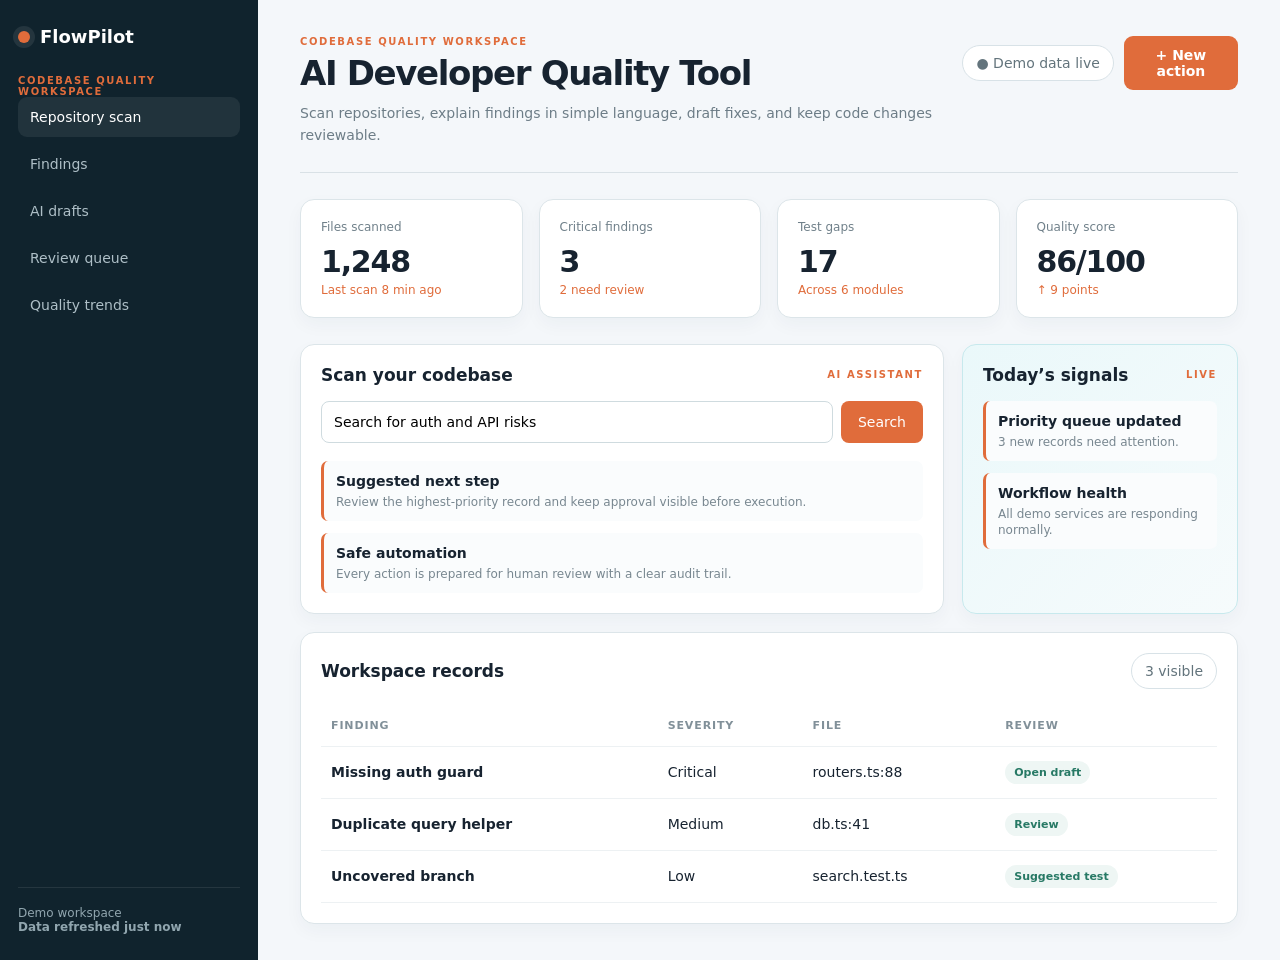
==== commit b520e73b: "Create tool-specific public demo experience" ====
--- a/site/index.html
+++ b/site/index.html
@@ -1,11 +1,2 @@
-<!doctype html>
-<html lang="en">
-<head>
-<meta charset="UTF-8" />
-<meta name="viewport" content="width=device-width, initial-scale=1" />
-<title>AI Developer Quality Tool</title>
-<style>
-:root{font-family:Inter,ui-sans-serif,system-ui,-apple-system,BlinkMacSystemFont,"Segoe UI",sans-serif;color:#172033;background:#f7fafc}*{box-sizing:border-box}body{margin:0} .app{display:flex;min-height:100vh}.side{width:280px;border-right:1px solid #dbe4ec;background:#fff;padding:24px 18px;display:flex;flex-direction:column}.brand{font-size:17px;font-weight:750;letter-spacing:-.02em;margin:4px 12px 34px}.brand span{display:inline-grid;place-items:center;width:24px;height:24px;border-radius:7px;background:#0e9f9a;color:#fff;margin-right:9px;font-size:12px}.nav{display:grid;gap:7px}.nav a{padding:11px 12px;border-radius:9px;color:#4c5b70;text-decoration:none;font-size:14px}.nav a.active,.nav a:hover{background:#e8f7f6;color:#087d79;font-weight:650}.user{margin-top:auto;border-top:1px solid #edf1f5;padding:18px 12px 2px;font-size:12px;color:#526174}.user b{display:block;color:#1d2a3d;font-size:13px;margin-bottom:4px}.main{flex:1;padding:42px clamp(24px,5vw,72px);max-width:1320px}.eyebrow{font-size:12px;text-transform:uppercase;letter-spacing:.14em;color:#078c87;font-weight:700}.top{display:flex;justify-content:space-between;gap:20px;align-items:flex-start;margin-bottom:28px}.top h1{font-size:32px;margin:7px 0 9px;letter-spacing:-.04em}.top p{margin:0;color:#68768a;max-width:670px;font-size:15px;line-height:1.55}.pill{border:1px solid #b9e2df;color:#087d79;background:#effafa;border-radius:999px;padding:8px 12px;font-size:12px;font-weight:650;white-space:nowrap}.grid{display:grid;grid-template-columns:repeat(4,minmax(0,1fr));gap:14px;margin-bottom:22px}.card{background:#fff;border:1px solid #e1e8ef;border-radius:14px;padding:18px;box-shadow:0 6px 20px rgba(23,32,51,.04)}.metric small{color:#718096;font-size:12px}.metric strong{display:block;font-size:28px;margin-top:9px;letter-spacing:-.04em}.metric em{font-style:normal;color:#078c87;font-size:12px}.cols{display:grid;grid-template-columns:1.35fr 1fr;gap:18px}.card h2{font-size:16px;margin:0 0 15px}.row{display:flex;justify-content:space-between;gap:16px;padding:13px 0;border-top:1px solid #edf1f5;font-size:13px}.row:first-of-type{border-top:0;padding-top:0}.row b{font-weight:650}.tag{border-radius:999px;padding:5px 9px;font-size:11px;font-weight:700;background:#e8f7f6;color:#087d79;height:max-content}.tag.warn{background:#fff4dd;color:#a66b00}.assistant{background:#172b46;color:#fff;border:0}.assistant h2{color:#fff}.assistant p{color:#d4e0ef;font-size:13px;line-height:1.55}.prompt{background:#294461;border:1px solid #46627d;border-radius:9px;padding:12px;color:#d8e7f4;font-size:13px;margin-top:15px}.btn{display:inline-block;margin-top:15px;background:#21b3aa;color:#fff;border-radius:8px;padding:9px 13px;font-size:12px;font-weight:700}.foot{color:#7890a4;font-size:12px;margin-top:25px}@media(max-width:900px){.side{width:220px}.grid{grid-template-columns:repeat(2,1fr)}.cols{grid-template-columns:1fr}}@media(max-width:640px){.app{display:block}.side{width:auto;padding:15px}.brand{margin-bottom:16px}.nav{display:flex;overflow:auto}.nav a{white-space:nowrap}.user{display:none}.main{padding:27px 17px}.top{display:block}.pill{display:inline-block;margin-top:16px}.grid{gap:10px}.card{padding:14px}.metric strong{font-size:23px}.cols{gap:12px}}
-</style>
-</head>
-<body><div class="app"><aside class="side"><div class="brand"><span>✦</span>FlowPilot</div><nav class="nav"><a class="active" href="#">Overview</a><a href="#workspace">Workspace</a><a href="#records">Records</a><a href="#approvals">Approvals</a><a href="#activity">Activity log</a><a href="#settings">Settings</a></nav><div class="user"><b>Sarmad Ilyas</b>AI Workflow Workspace</div></aside><main class="main"><div class="top"><div><div class="eyebrow">FlowPilot suite</div><h1>AI Developer Quality Tool</h1><p>Professional AI-powered operations workspace for clear decisions, safe actions, and visible business results.</p></div><div class="pill">Demo workspace · Ready</div></div><section class="grid"><div class="card metric"><small>Active records</small><strong>128</strong><em>+12% this month</em></div><div class="card metric"><small>Pending actions</small><strong>09</strong><em>Approval-safe queue</em></div><div class="card metric"><small>Success rate</small><strong>96%</strong><em>Verified workflows</em></div><div class="card metric"><small>Time saved</small><strong>18h</strong><em>This reporting cycle</em></div></section><section class="cols" id="workspace"><div class="card"><h2>Recent workspace activity</h2><div class="row"><span><b>New business request processed</b><br><small>Structured data extracted and routed</small></span><span class="tag">Completed</span></div><div class="row"><span><b>Approval review prepared</b><br><small>Human confirmation required before action</small></span><span class="tag warn">Pending</span></div><div class="row"><span><b>Workflow audit trail updated</b><br><small>Every outcome remains traceable</small></span><span class="tag">Logged</span></div><div class="row"><span><b>Insight report generated</b><br><small>Clear next steps for the operator</small></span><span class="tag">Ready</span></div></div><div class="card assistant"><h2>AI assistant preview</h2><p>Ask the workspace to find records, summarize activity, detect an issue, or prepare a safe next step.</p><div class="prompt">“Show me the records that need attention today.”</div><span class="btn">Run preview</span></div></section><div class="card foot" id="records">This public demo uses safe sample data. No customer information or external action is connected.</div></main></div></body></html>
+<!doctype html><html lang="en"><head><meta charset="UTF-8"><meta name="viewport" content="width=device-width,initial-scale=1"><title>AI Developer Quality Tool</title><style>:root{--accent:#e06c3b}*{box-sizing:border-box}body{margin:0;background:#f4f7fa;color:#172330;font:14px Inter,ui-sans-serif,system-ui,-apple-system,BlinkMacSystemFont,"Segoe UI",sans-serif}button,input{font:inherit}.app{display:flex;min-height:100vh}.side{width:258px;background:#10232d;color:#d8e5ea;padding:26px 18px;display:flex;flex-direction:column;gap:28px}.brand{display:flex;gap:10px;align-items:center;color:#fff;font-weight:800;font-size:18px}.brand-dot{width:12px;height:12px;border-radius:50%;background:var(--accent);box-shadow:0 0 0 5px #ffffff15}.eyebrow{font-size:10px;letter-spacing:.16em;color:var(--accent);font-weight:800}.nav{display:grid;gap:7px}.nav button{border:0;background:transparent;color:#aebfc7;text-align:left;padding:12px 12px;border-radius:9px;cursor:pointer}.nav button:first-child,.nav button:hover{background:#ffffff12;color:#fff}.side-footer{margin-top:auto;border-top:1px solid #ffffff16;padding-top:18px;color:#91a6af;font-size:12px}.main{flex:1;padding:36px 42px;max-width:1450px}.top{display:flex;justify-content:space-between;gap:24px;align-items:flex-start;border-bottom:1px solid #d9e1e6;padding-bottom:25px}.title h1{font-size:34px;line-height:1.08;margin:8px 0 10px;letter-spacing:-.04em}.title p{margin:0;color:#6d7d87;max-width:690px;line-height:1.6}.actions{display:flex;gap:10px;align-items:center}.pill{border:1px solid #d8e2e7;border-radius:999px;padding:9px 13px;color:#63747c;background:#fff;white-space:nowrap}.primary{border:0;background:var(--accent);color:#fff;border-radius:9px;padding:11px 16px;cursor:pointer;font-weight:700}.kpis{display:grid;grid-template-columns:repeat(4,1fr);gap:16px;margin:26px 0}.card{background:#fff;border:1px solid #dce5e9;border-radius:14px;padding:20px;box-shadow:0 7px 18px #1730420a}.kpi-label{color:#70808a;font-size:12px}.kpi-value{font-size:30px;font-weight:800;margin:10px 0 4px;letter-spacing:-.04em}.kpi-meta{color:var(--accent);font-size:12px}.workspace{display:grid;grid-template-columns:1.4fr .6fr;gap:18px}.section-head{display:flex;justify-content:space-between;align-items:center;margin-bottom:16px}.section-head h2{font-size:17px;margin:0}.assistant{background:linear-gradient(135deg,#eaf8fa,#f6fbfc);border-color:#c7e9ed}.assistant p{color:#65767e;line-height:1.5}.search{display:flex;gap:8px}.search input{flex:1;border:1px solid #cfdbdf;background:#fff;border-radius:8px;padding:12px}.search button{border:0;border-radius:8px;background:var(--accent);color:#fff;padding:0 17px;cursor:pointer}.table-wrap{overflow:auto}.table{width:100%;border-collapse:collapse}.table th,.table td{text-align:left;padding:14px 10px;border-bottom:1px solid #edf1f3;white-space:nowrap}.table th{font-size:11px;text-transform:uppercase;letter-spacing:.08em;color:#819099}.status{display:inline-block;border-radius:999px;padding:5px 9px;background:#eef6f4;color:#277965;font-size:11px;font-weight:700}.feed{display:grid;gap:12px}.feed-item{padding:12px;border-left:3px solid var(--accent);background:#fafcfd;border-radius:7px}.feed-item strong{display:block;margin-bottom:4px}.feed-item span{color:#788790;font-size:12px}@media(max-width:900px){.side{width:210px}.main{padding:25px 20px}.kpis{grid-template-columns:repeat(2,1fr)}.workspace{grid-template-columns:1fr}}@media(max-width:620px){.app{display:block}.side{width:auto;padding:16px;gap:16px}.nav{display:flex;overflow:auto}.nav button{white-space:nowrap}.side-footer{display:none}.main{padding:20px 14px}.top{display:block}.actions{margin-top:18px}.title h1{font-size:28px}.kpis{grid-template-columns:1fr}.workspace{display:block}.card{margin-bottom:16px}}
+</style></head><body><div class="app"><aside class="side"><div class="brand"><i class="brand-dot"></i> FlowPilot</div><div><div class="eyebrow">CODEBASE QUALITY WORKSPACE</div><nav class="nav"><button>Repository scan</button><button>Findings</button><button>AI drafts</button><button>Review queue</button><button>Quality trends</button></nav></div><div class="side-footer">Demo workspace<br><strong>Data refreshed just now</strong></div></aside><main class="main"><header class="top"><div class="title"><div class="eyebrow">CODEBASE QUALITY WORKSPACE</div><h1>AI Developer Quality Tool</h1><p>Scan repositories, explain findings in simple language, draft fixes, and keep code changes reviewable.</p></div><div class="actions"><span class="pill">● Demo data live</span><button class="primary" onclick="alert('Demo action recorded for review')">+ New action</button></div></header><section class="kpis"><div class="card"><div class="kpi-label">Files scanned</div><div class="kpi-value">1,248</div><div class="kpi-meta">Last scan 8 min ago</div></div><div class="card"><div class="kpi-label">Critical findings</div><div class="kpi-value">3</div><div class="kpi-meta">2 need review</div></div><div class="card"><div class="kpi-label">Test gaps</div><div class="kpi-value">17</div><div class="kpi-meta">Across 6 modules</div></div><div class="card"><div class="kpi-label">Quality score</div><div class="kpi-value">86/100</div><div class="kpi-meta">↑ 9 points</div></div></section><section class="workspace"><div class="card"><div class="section-head"><h2>Scan your codebase</h2><span class="eyebrow">AI ASSISTANT</span></div><div class="search"><input value="Search for auth and API risks" aria-label="Assistant query"><button onclick="this.textContent='Searching…';setTimeout(()=>this.textContent='Search',650)">Search</button></div><div class="feed" style="margin-top:18px"><div class="feed-item"><strong>Suggested next step</strong><span>Review the highest-priority record and keep approval visible before execution.</span></div><div class="feed-item"><strong>Safe automation</strong><span>Every action is prepared for human review with a clear audit trail.</span></div></div></div><div class="card assistant"><div class="section-head"><h2>Today’s signals</h2><span class="eyebrow">LIVE</span></div><div class="feed"><div class="feed-item"><strong>Priority queue updated</strong><span>3 new records need attention.</span></div><div class="feed-item"><strong>Workflow health</strong><span>All demo services are responding normally.</span></div></div></div></section><section class="card" style="margin-top:18px"><div class="section-head"><h2>Workspace records</h2><span class="pill">3 visible</span></div><div class="table-wrap"><table class="table"><thead><tr><th>Finding</th><th>Severity</th><th>File</th><th>Review</th></tr></thead><tbody><tr><td><strong>Missing auth guard</strong></td><td>Critical</td><td>routers.ts:88</td><td><span class="status">Open draft</span></td></tr><tr><td><strong>Duplicate query helper</strong></td><td>Medium</td><td>db.ts:41</td><td><span class="status">Review</span></td></tr><tr><td><strong>Uncovered branch</strong></td><td>Low</td><td>search.test.ts</td><td><span class="status">Suggested test</span></td></tr></tbody></table></div></section></main></div></body></html>
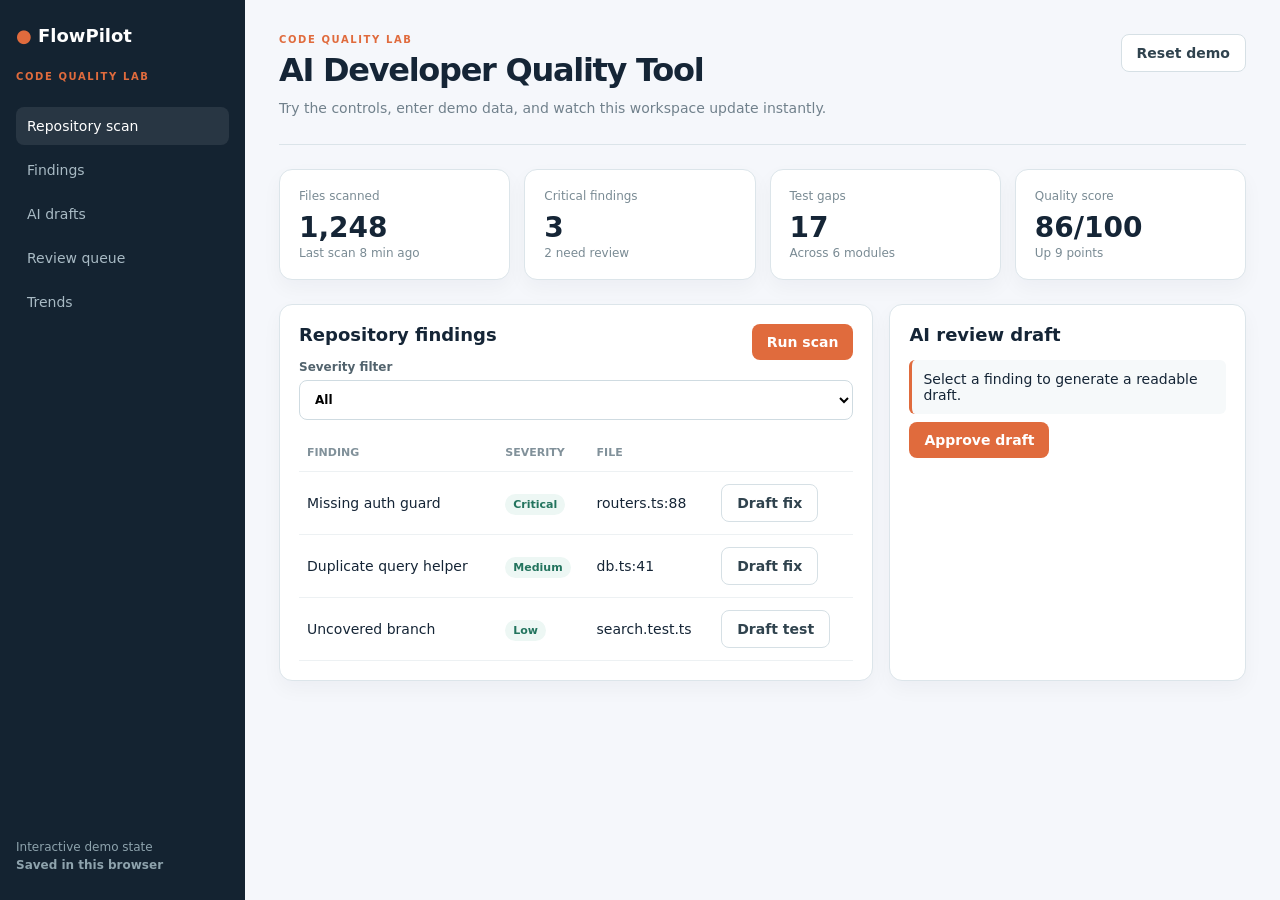
==== commit 635c708b: "Build distinct interactive tool demo" ====
--- a/site/index.html
+++ b/site/index.html
@@ -1,2 +1 @@
-<!doctype html><html lang="en"><head><meta charset="UTF-8"><meta name="viewport" content="width=device-width,initial-scale=1"><title>AI Developer Quality Tool</title><style>:root{--accent:#e06c3b}*{box-sizing:border-box}body{margin:0;background:#f4f7fa;color:#172330;font:14px Inter,ui-sans-serif,system-ui,-apple-system,BlinkMacSystemFont,"Segoe UI",sans-serif}button,input{font:inherit}.app{display:flex;min-height:100vh}.side{width:258px;background:#10232d;color:#d8e5ea;padding:26px 18px;display:flex;flex-direction:column;gap:28px}.brand{display:flex;gap:10px;align-items:center;color:#fff;font-weight:800;font-size:18px}.brand-dot{width:12px;height:12px;border-radius:50%;background:var(--accent);box-shadow:0 0 0 5px #ffffff15}.eyebrow{font-size:10px;letter-spacing:.16em;color:var(--accent);font-weight:800}.nav{display:grid;gap:7px}.nav button{border:0;background:transparent;color:#aebfc7;text-align:left;padding:12px 12px;border-radius:9px;cursor:pointer}.nav button:first-child,.nav button:hover{background:#ffffff12;color:#fff}.side-footer{margin-top:auto;border-top:1px solid #ffffff16;padding-top:18px;color:#91a6af;font-size:12px}.main{flex:1;padding:36px 42px;max-width:1450px}.top{display:flex;justify-content:space-between;gap:24px;align-items:flex-start;border-bottom:1px solid #d9e1e6;padding-bottom:25px}.title h1{font-size:34px;line-height:1.08;margin:8px 0 10px;letter-spacing:-.04em}.title p{margin:0;color:#6d7d87;max-width:690px;line-height:1.6}.actions{display:flex;gap:10px;align-items:center}.pill{border:1px solid #d8e2e7;border-radius:999px;padding:9px 13px;color:#63747c;background:#fff;white-space:nowrap}.primary{border:0;background:var(--accent);color:#fff;border-radius:9px;padding:11px 16px;cursor:pointer;font-weight:700}.kpis{display:grid;grid-template-columns:repeat(4,1fr);gap:16px;margin:26px 0}.card{background:#fff;border:1px solid #dce5e9;border-radius:14px;padding:20px;box-shadow:0 7px 18px #1730420a}.kpi-label{color:#70808a;font-size:12px}.kpi-value{font-size:30px;font-weight:800;margin:10px 0 4px;letter-spacing:-.04em}.kpi-meta{color:var(--accent);font-size:12px}.workspace{display:grid;grid-template-columns:1.4fr .6fr;gap:18px}.section-head{display:flex;justify-content:space-between;align-items:center;margin-bottom:16px}.section-head h2{font-size:17px;margin:0}.assistant{background:linear-gradient(135deg,#eaf8fa,#f6fbfc);border-color:#c7e9ed}.assistant p{color:#65767e;line-height:1.5}.search{display:flex;gap:8px}.search input{flex:1;border:1px solid #cfdbdf;background:#fff;border-radius:8px;padding:12px}.search button{border:0;border-radius:8px;background:var(--accent);color:#fff;padding:0 17px;cursor:pointer}.table-wrap{overflow:auto}.table{width:100%;border-collapse:collapse}.table th,.table td{text-align:left;padding:14px 10px;border-bottom:1px solid #edf1f3;white-space:nowrap}.table th{font-size:11px;text-transform:uppercase;letter-spacing:.08em;color:#819099}.status{display:inline-block;border-radius:999px;padding:5px 9px;background:#eef6f4;color:#277965;font-size:11px;font-weight:700}.feed{display:grid;gap:12px}.feed-item{padding:12px;border-left:3px solid var(--accent);background:#fafcfd;border-radius:7px}.feed-item strong{display:block;margin-bottom:4px}.feed-item span{color:#788790;font-size:12px}@media(max-width:900px){.side{width:210px}.main{padding:25px 20px}.kpis{grid-template-columns:repeat(2,1fr)}.workspace{grid-template-columns:1fr}}@media(max-width:620px){.app{display:block}.side{width:auto;padding:16px;gap:16px}.nav{display:flex;overflow:auto}.nav button{white-space:nowrap}.side-footer{display:none}.main{padding:20px 14px}.top{display:block}.actions{margin-top:18px}.title h1{font-size:28px}.kpis{grid-template-columns:1fr}.workspace{display:block}.card{margin-bottom:16px}}
-</style></head><body><div class="app"><aside class="side"><div class="brand"><i class="brand-dot"></i> FlowPilot</div><div><div class="eyebrow">CODEBASE QUALITY WORKSPACE</div><nav class="nav"><button>Repository scan</button><button>Findings</button><button>AI drafts</button><button>Review queue</button><button>Quality trends</button></nav></div><div class="side-footer">Demo workspace<br><strong>Data refreshed just now</strong></div></aside><main class="main"><header class="top"><div class="title"><div class="eyebrow">CODEBASE QUALITY WORKSPACE</div><h1>AI Developer Quality Tool</h1><p>Scan repositories, explain findings in simple language, draft fixes, and keep code changes reviewable.</p></div><div class="actions"><span class="pill">● Demo data live</span><button class="primary" onclick="alert('Demo action recorded for review')">+ New action</button></div></header><section class="kpis"><div class="card"><div class="kpi-label">Files scanned</div><div class="kpi-value">1,248</div><div class="kpi-meta">Last scan 8 min ago</div></div><div class="card"><div class="kpi-label">Critical findings</div><div class="kpi-value">3</div><div class="kpi-meta">2 need review</div></div><div class="card"><div class="kpi-label">Test gaps</div><div class="kpi-value">17</div><div class="kpi-meta">Across 6 modules</div></div><div class="card"><div class="kpi-label">Quality score</div><div class="kpi-value">86/100</div><div class="kpi-meta">↑ 9 points</div></div></section><section class="workspace"><div class="card"><div class="section-head"><h2>Scan your codebase</h2><span class="eyebrow">AI ASSISTANT</span></div><div class="search"><input value="Search for auth and API risks" aria-label="Assistant query"><button onclick="this.textContent='Searching…';setTimeout(()=>this.textContent='Search',650)">Search</button></div><div class="feed" style="margin-top:18px"><div class="feed-item"><strong>Suggested next step</strong><span>Review the highest-priority record and keep approval visible before execution.</span></div><div class="feed-item"><strong>Safe automation</strong><span>Every action is prepared for human review with a clear audit trail.</span></div></div></div><div class="card assistant"><div class="section-head"><h2>Today’s signals</h2><span class="eyebrow">LIVE</span></div><div class="feed"><div class="feed-item"><strong>Priority queue updated</strong><span>3 new records need attention.</span></div><div class="feed-item"><strong>Workflow health</strong><span>All demo services are responding normally.</span></div></div></div></section><section class="card" style="margin-top:18px"><div class="section-head"><h2>Workspace records</h2><span class="pill">3 visible</span></div><div class="table-wrap"><table class="table"><thead><tr><th>Finding</th><th>Severity</th><th>File</th><th>Review</th></tr></thead><tbody><tr><td><strong>Missing auth guard</strong></td><td>Critical</td><td>routers.ts:88</td><td><span class="status">Open draft</span></td></tr><tr><td><strong>Duplicate query helper</strong></td><td>Medium</td><td>db.ts:41</td><td><span class="status">Review</span></td></tr><tr><td><strong>Uncovered branch</strong></td><td>Low</td><td>search.test.ts</td><td><span class="status">Suggested test</span></td></tr></tbody></table></div></section></main></div></body></html>+<!doctype html><html><head><meta charset="utf-8"><meta name="viewport" content="width=device-width,initial-scale=1"><title>AI Developer Quality Tool</title><style>:root{--a:#e06b3d}*{box-sizing:border-box}body{margin:0;background:#f5f7fb;color:#152536;font:14px system-ui,sans-serif}button,input,select,textarea{font:inherit}.app{display:flex;min-height:100vh}aside{width:245px;background:#142331;color:#d7e3ea;padding:25px 16px;display:flex;flex-direction:column;gap:25px}.logo{font-size:18px;font-weight:800;color:#fff}.logo b{color:var(--a)}nav{display:grid;gap:6px}nav button{background:transparent;border:0;color:#a8bac4;text-align:left;padding:11px;border-radius:8px;cursor:pointer}nav button.active,nav button:hover{background:#ffffff16;color:#fff}main{flex:1;padding:34px;max-width:1400px}header{display:flex;justify-content:space-between;gap:20px;align-items:flex-start;border-bottom:1px solid #dbe4e9;padding-bottom:24px}h1{font-size:32px;margin:6px 0 9px;letter-spacing:-.04em}h2{font-size:18px;margin:0 0 15px}p{color:#71818c;line-height:1.55;margin:0}.eyebrow{font-size:10px;letter-spacing:.16em;color:var(--a);font-weight:800}.btn{background:var(--a);color:#fff;border:0;border-radius:8px;padding:10px 15px;cursor:pointer;font-weight:700}.btn.secondary{background:#fff;color:#30434e;border:1px solid #d6e0e5}.grid{display:grid;grid-template-columns:repeat(4,1fr);gap:14px;margin:24px 0}.card{background:#fff;border:1px solid #dce5ea;border-radius:13px;padding:19px;box-shadow:0 8px 20px #1223330a}.metric{font-size:28px;font-weight:800;margin:8px 0 2px}.muted{font-size:12px;color:#7a8b94}.layout{display:grid;grid-template-columns:1.25fr .75fr;gap:16px}.stack{display:grid;gap:14px}.row{display:flex;gap:9px;align-items:center;flex-wrap:wrap}input,select,textarea{width:100%;padding:11px;border:1px solid #cfdbe1;border-radius:8px;background:#fff}label{font-size:12px;font-weight:700;color:#52636d;display:grid;gap:6px}form{display:grid;gap:12px}table{width:100%;border-collapse:collapse}th,td{padding:12px 8px;text-align:left;border-bottom:1px solid #edf1f3;white-space:nowrap}th{font-size:11px;text-transform:uppercase;color:#81919a}.tag{border-radius:99px;padding:4px 8px;background:#edf7f4;color:#23745e;font-size:11px;font-weight:700}.alert{padding:11px;border-left:3px solid var(--a);background:#f6f9fa;border-radius:6px;margin:8px 0}.toast{position:fixed;right:22px;bottom:20px;background:#142331;color:#fff;padding:12px 16px;border-radius:8px;display:none}.toast.show{display:block}.bar{height:9px;border-radius:10px;background:#e4ebef;overflow:hidden}.bar i{display:block;height:100%;background:var(--a)}@media(max-width:850px){aside{width:190px}main{padding:22px 16px}.grid{grid-template-columns:repeat(2,1fr)}.layout{grid-template-columns:1fr}}@media(max-width:560px){.app{display:block}aside{width:auto}nav{display:flex;overflow:auto}nav button{white-space:nowrap}header{display:block}.actions{margin-top:16px}.grid{grid-template-columns:1fr}}</style></head><body><div class="app"><aside><div class="logo"><b>●</b> FlowPilot</div><div class="eyebrow">CODE QUALITY LAB</div><nav><button class="active" onclick="activate(this)">Repository scan</button><button class="" onclick="activate(this)">Findings</button><button class="" onclick="activate(this)">AI drafts</button><button class="" onclick="activate(this)">Review queue</button><button class="" onclick="activate(this)">Trends</button></nav><p style="margin-top:auto;color:#8ea3ad;font-size:12px">Interactive demo state<br><strong>Saved in this browser</strong></p></aside><main><header><div><div class="eyebrow">CODE QUALITY LAB</div><h1>AI Developer Quality Tool</h1><p>Try the controls, enter demo data, and watch this workspace update instantly.</p></div><div class="actions"><button class="btn secondary" onclick="resetDemo()">Reset demo</button></div></header><section class="grid"><div class="card"><div class="muted">Files scanned</div><div class="metric">1,248</div><div class="muted">Last scan 8 min ago</div></div><div class="card"><div class="muted">Critical findings</div><div id="critical" class="metric">3</div><div class="muted">2 need review</div></div><div class="card"><div class="muted">Test gaps</div><div class="metric">17</div><div class="muted">Across 6 modules</div></div><div class="card"><div class="muted">Quality score</div><div class="metric">86/100</div><div class="muted">Up 9 points</div></div></section><section class="layout"><div class="card"><div class="row" style="justify-content:space-between"><h2>Repository findings</h2><button class="btn" onclick="scan()">Run scan</button></div><label>Severity filter<select id="sev" onchange="severity()"><option>All</option><option>Critical</option><option>Medium</option><option>Low</option></select></label><table style="margin-top:14px"><thead><tr><th>Finding</th><th>Severity</th><th>File</th><th></th></tr></thead><tbody id="findings"><tr data-sev="Critical"><td>Missing auth guard</td><td><span class="tag">Critical</span></td><td>routers.ts:88</td><td><button class="btn secondary" onclick="draft(this)">Draft fix</button></td></tr><tr data-sev="Medium"><td>Duplicate query helper</td><td><span class="tag">Medium</span></td><td>db.ts:41</td><td><button class="btn secondary" onclick="draft(this)">Draft fix</button></td></tr><tr data-sev="Low"><td>Uncovered branch</td><td><span class="tag">Low</span></td><td>search.test.ts</td><td><button class="btn secondary" onclick="draft(this)">Draft test</button></td></tr></tbody></table></div><div class="card"><h2>AI review draft</h2><div id="draft" class="alert">Select a finding to generate a readable draft.</div><button class="btn" onclick="approveDraft()">Approve draft</button></div></section></main></div><div id="toast" class="toast"></div><script>function activate(b){document.querySelectorAll('nav button').forEach(x=>x.classList.remove('active'));b.classList.add('active');toast('Opened '+b.textContent)}function toast(t){let x=document.getElementById('toast');x.textContent=t;x.classList.add('show');setTimeout(()=>x.classList.remove('show'),1800)}function resetDemo(){location.reload()}function severity(){let f=document.getElementById('sev').value;document.querySelectorAll('#findings tr').forEach(r=>r.style.display=f==='All'||r.dataset.sev===f?'':'none');toast('Findings filtered')}function scan(){document.getElementById('critical').textContent='4';toast('Scan complete: 1 new finding')}function draft(b){document.getElementById('draft').textContent='Draft: add an authenticated guard, return a clear forbidden error, and cover the path with a regression test.';toast('AI draft ready')}function approveDraft(){document.getElementById('draft').textContent='Draft approved and added to review queue. No code changed automatically.';toast('Approval recorded')}</script></body></html>
